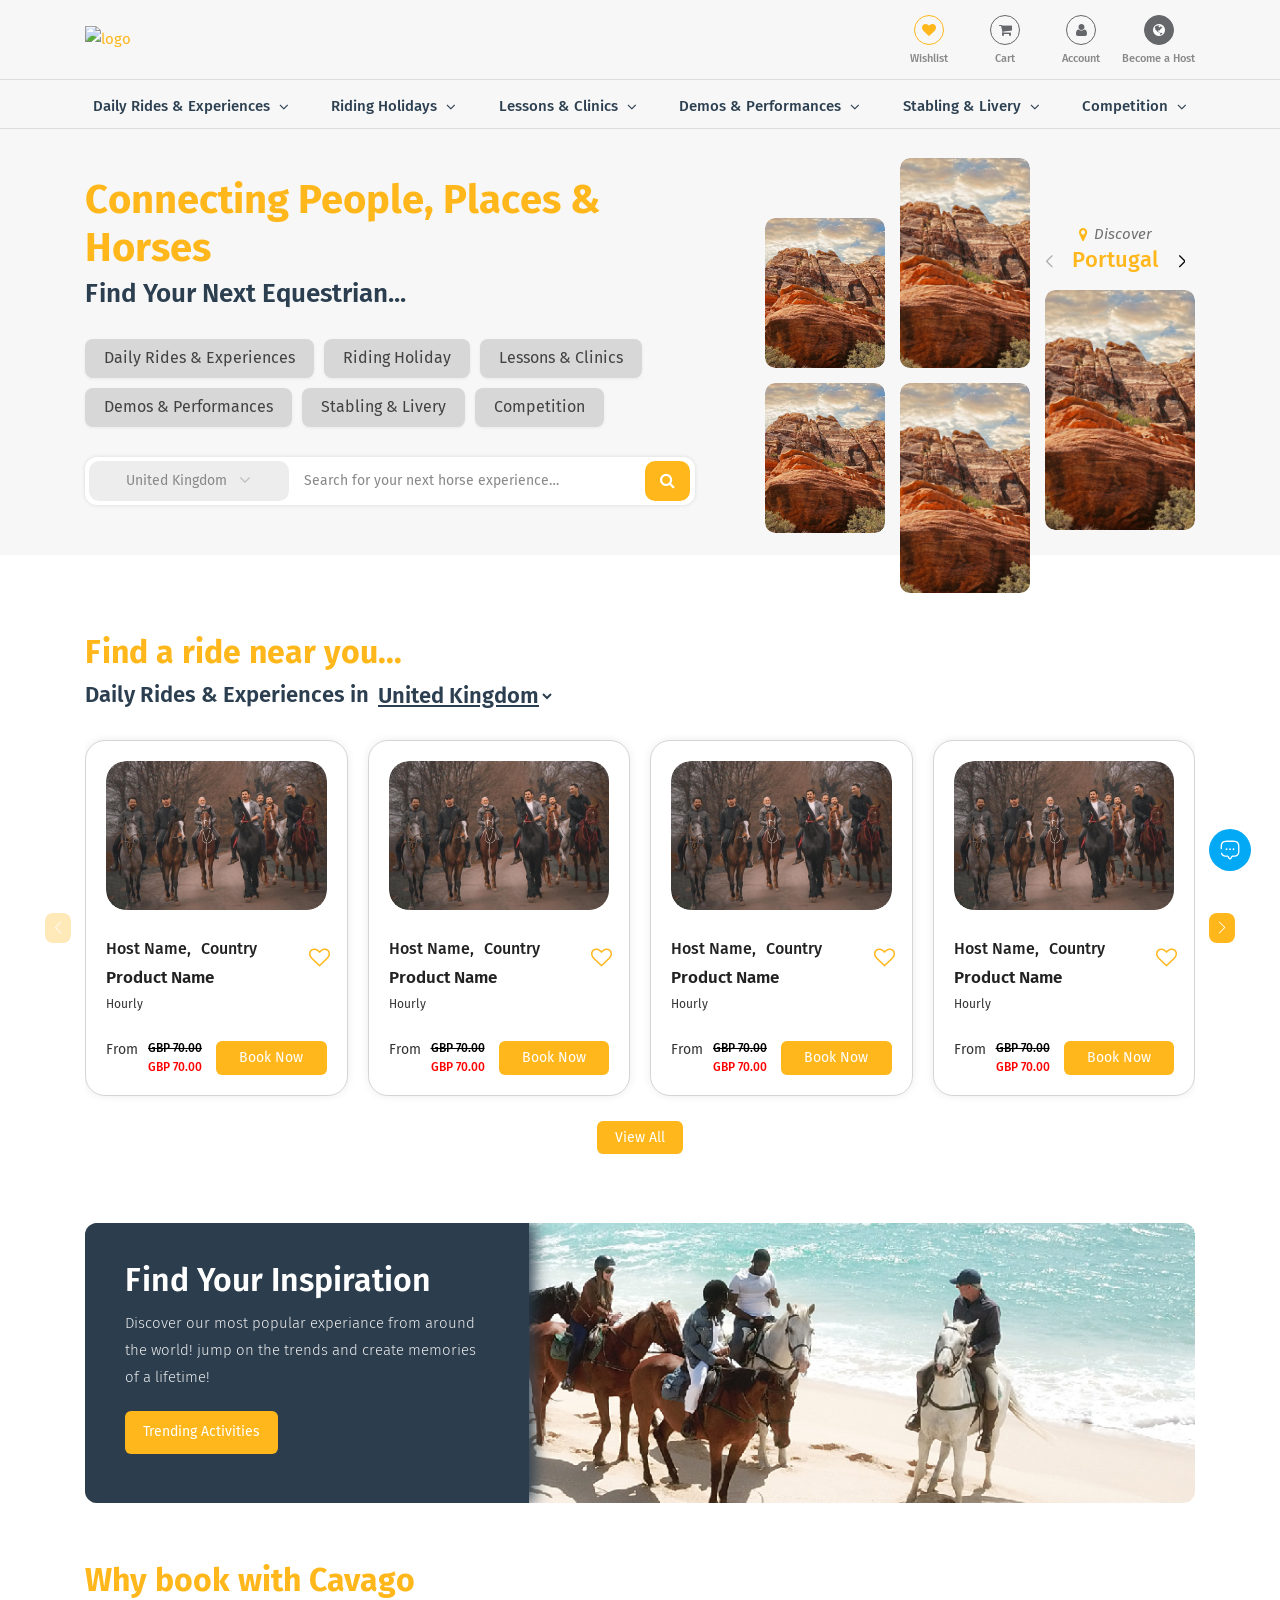
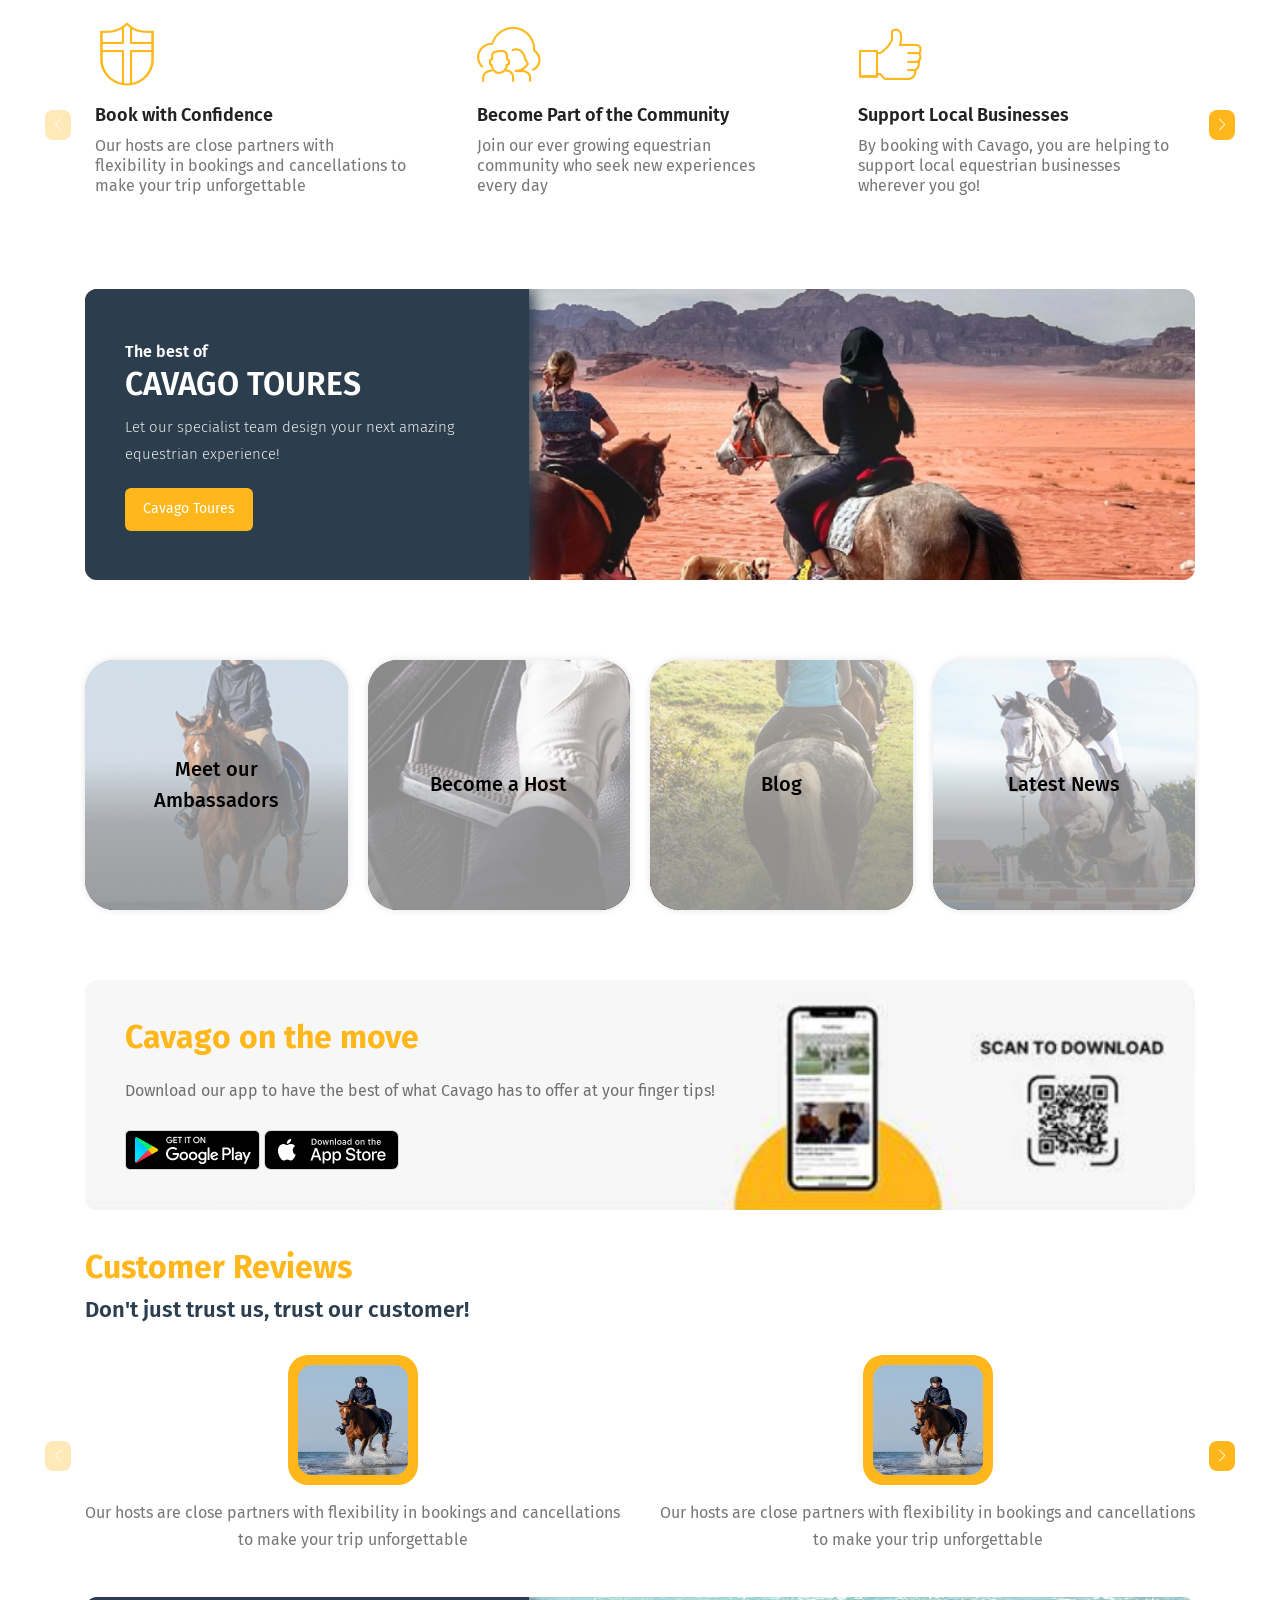
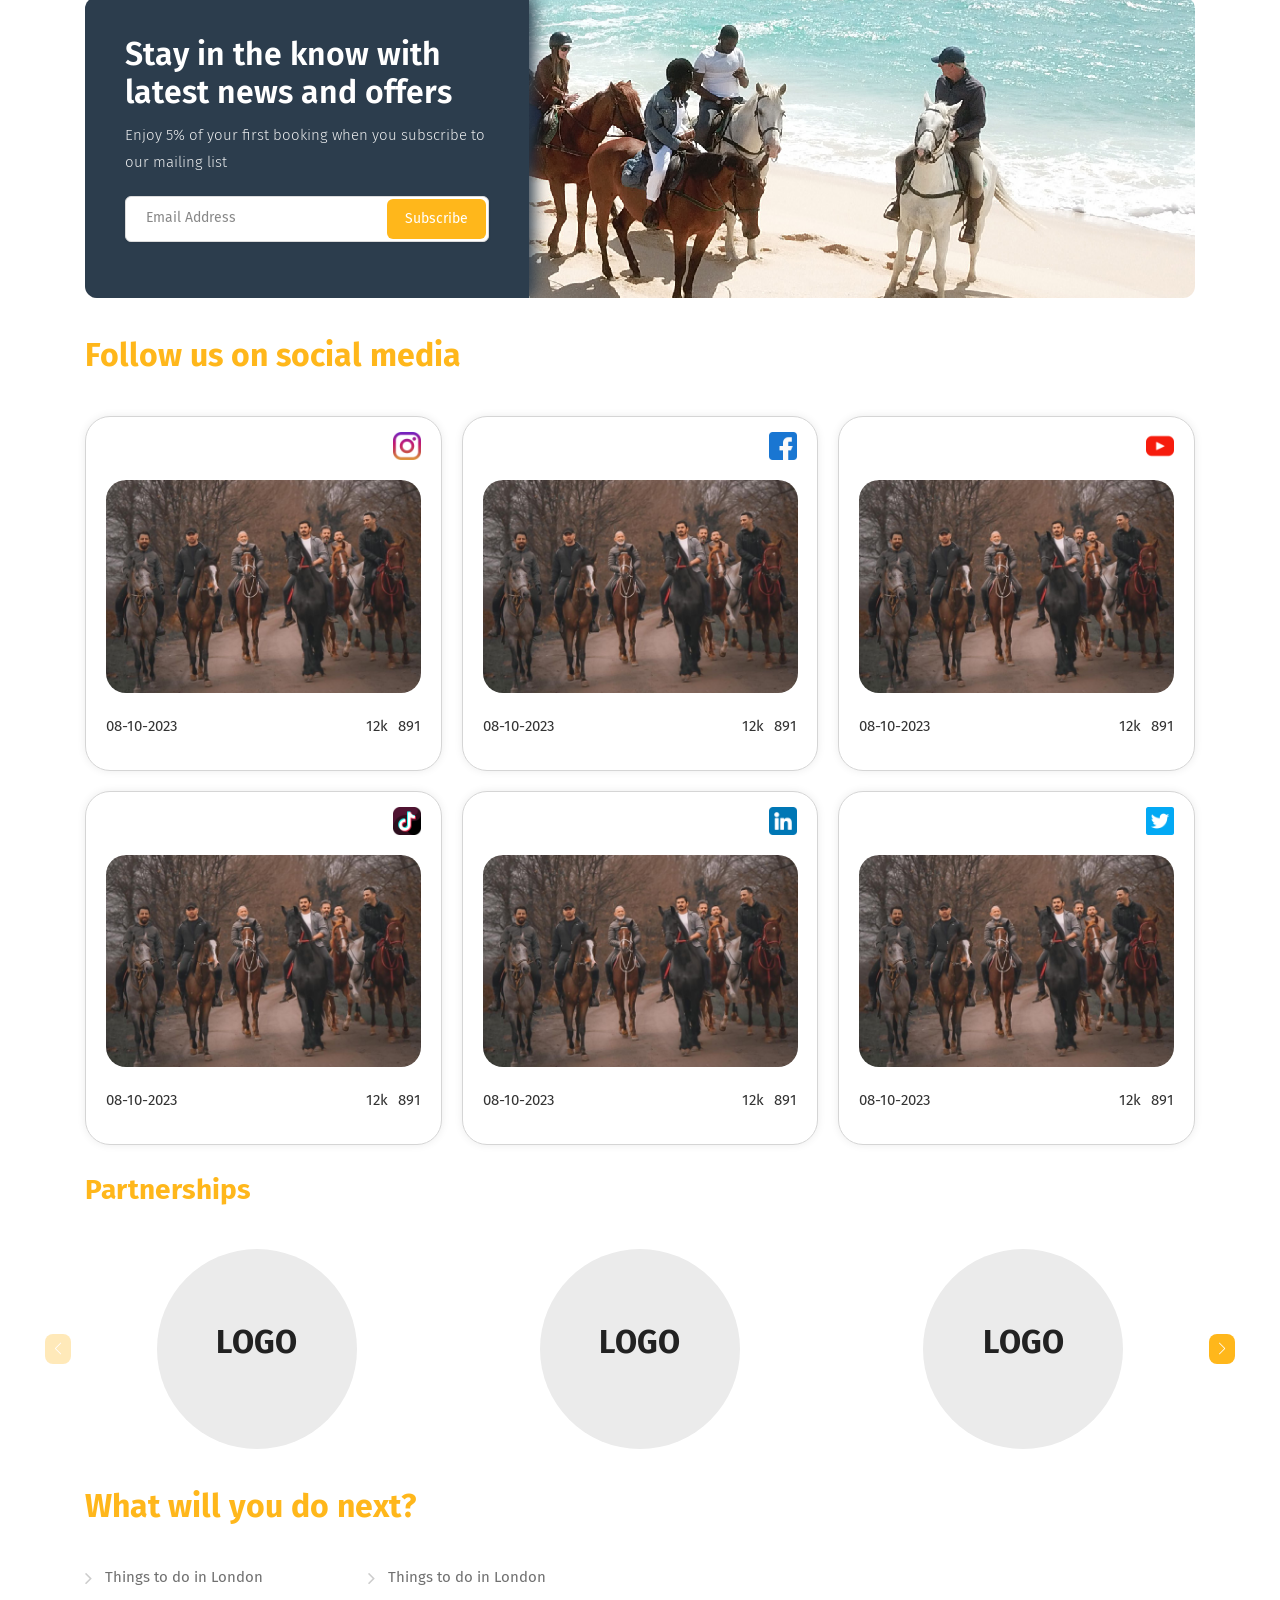
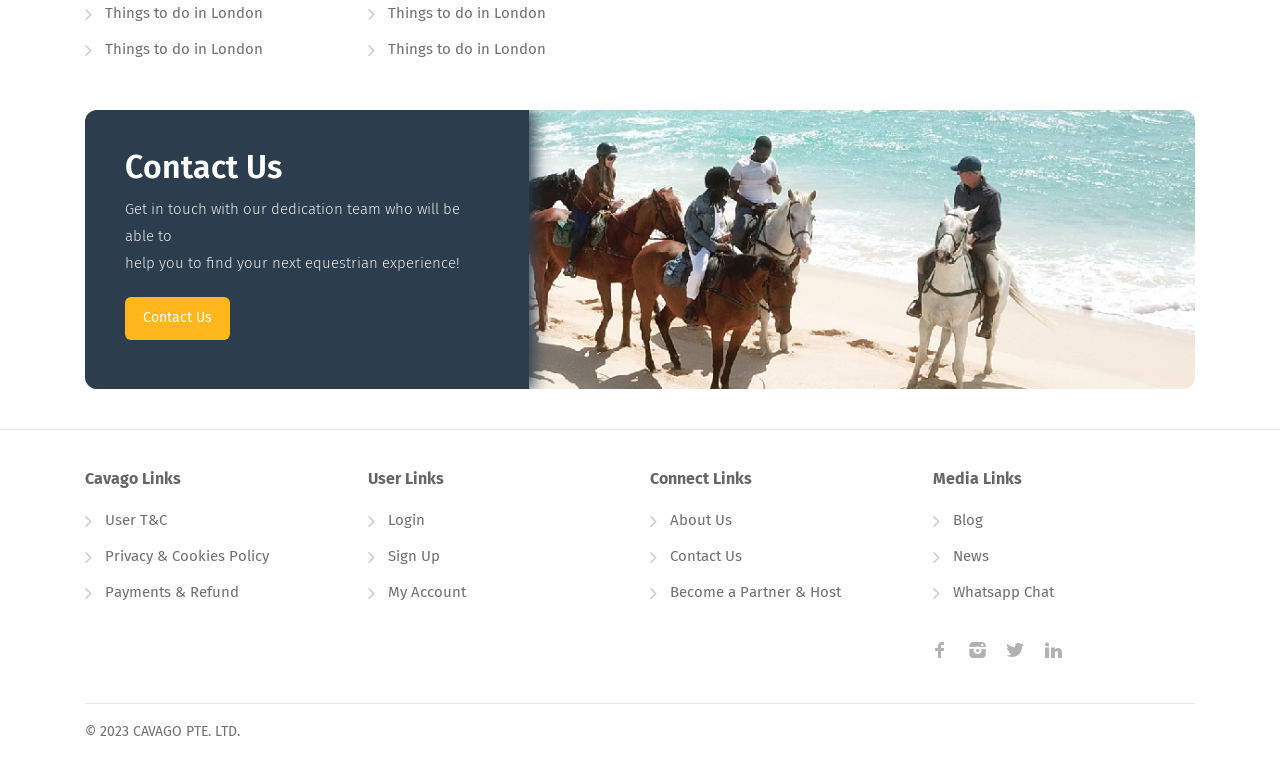
==== index.html @ 8109061b "custom class card updated" ====
<!DOCTYPE html>

<head>
    <title>Cavago</title>
    <meta charset="utf-8">
    <meta name="viewport" content="width=device-width, initial-scale=1, maximum-scale=1">
    <link rel="stylesheet" href="css/style.css">
    <link rel="stylesheet" href="css/main-color.css" id="colors">
    <link rel="stylesheet" href="css/custom.css" id="colors">
    <link rel="stylesheet" href="https://unpkg.com/swiper/swiper-bundle.min.css" />
</head>

<body>
    <div id="wrapper">
        <header id="header-container" class="navigation-wrapper">
            <div class="header-static">
                <div class="cloned unsticky">
                    <div class="container">
                        <div class="topnav-wrapper">
                            <div class="left-topnav">
                                <div class="logo">
                                    <a href="#"><img src="https://mycavago.com/frontend/images/logo.png" alt="logo"></a>
                                </div>
                            </div>
                            <div class="main-search-input">
                                <div class="main-search-input-item">
                                    <select data-placeholder="All Categories" class="chosen-select">
                                        <option>United Kingdom</option>
                                        <option>London</option>
                                        <option>Birmingham</option>
                                        <option>Southampton</option>
                                    </select>
                                </div>
                                <div class="main-search-input-item-exp">
                                    <input type="text" placeholder="Search for your next horse experience…" value="">
                                </div>
                                <button class="button h-search-button"><i class="fa fa-search"></i></button>
                            </div>
                            <div class="right-topnav">
                                <div class="custom-header-widget">
                                    <a href="#" class="sign-in custom-sign-in ">
                                        <span class="c-icon custom-heart-icon"><i class="fa fa-heart"></i></span>
                                        <span class="c-text"> Wishlist</span>
                                    </a>
                                    <a href="#" class="sign-in   custom-sign-in"><span class="c-icon">
                                            <i class="fa fa-shopping-cart"></i></span>
                                        <span class="c-text">Cart</span>
                                    </a>
                                    <a href="#" class="sign-in custom-sign-in">
                                        <span class="c-icon"><i class="fa fa-user"></i></span>
                                        <span class="c-text">Account</span>
                                    </a>
                                    <a href="#" class="sign-in  custom-sign-in">
                                        <span class="c-icon custom-host-icon"><i class="fa fa-globe "></i></span>
                                        <span class="c-text">Become a
                                            Host</span>
                                    </a>
                                </div>
                            </div>
                        </div>
                    </div>
                    <div class="main-navigation">
                        <nav class="navbar navbar-expand-lg bg-body-tertiary ">
                            <div class="container">
                                <a class="navbar-brand logo" href="#">
                                    <img src="https://mycavago.com/frontend/images/logo.png" alt="logo">
                                </a>
                                <button class="navbar-toggler" type="button" data-bs-toggle="collapse"
                                    data-bs-target="#navbarSupportedContent" aria-controls="navbarSupportedContent"
                                    aria-expanded="false" aria-label="Toggle navigation">
                                    <svg xmlns="http://www.w3.org/2000/svg" width="30" height="30" viewBox="0 0 30 30"
                                        role="img" focusable="false">
                                        <title>Menu</title>
                                        <path stroke="currentColor" stroke-linecap="round" stroke-miterlimit="10"
                                            stroke-width="2" d="M4 7h22M4 15h22M4 23h22"></path>
                                    </svg>
                                </button>
                                <div class="collapse navbar-collapse" id="navbarSupportedContent">
                                    <div class="custom-header-widget m-widget">
                                        <a href="#" class="sign-in custom-sign-in ">
                                            <span class="c-icon custom-heart-icon"><i class="fa fa-heart"></i></span>
                                            <span class="c-text"> Wishlist</span>
                                        </a>
                                        <a href="#" class="sign-in   custom-sign-in"><span class="c-icon">
                                                <i class="fa fa-shopping-cart"></i></span>
                                            <span class="c-text">Cart</span>
                                        </a>
                                        <a href="#" class="sign-in custom-sign-in">
                                            <span class="c-icon"><i class="fa fa-user"></i></span>
                                            <span class="c-text">Account</span>
                                        </a>
                                        <a href="#" class="sign-in  custom-sign-in">
                                            <span class="c-icon custom-host-icon"><i class="fa fa-globe "></i></span>
                                            <span class="c-text">Become a
                                                Host</span>
                                        </a>
                                    </div>
                                    <ul class="navbar-nav me-auto">
                                        <li class="nav-item dropdown">
                                            <a class="nav-link dropdown-toggle" href="#" role="button"
                                                data-bs-toggle="dropdown" aria-expanded="false">
                                                Daily Rides & Experiences
                                            </a>
                                            <ul class="dropdown-menu">
                                                <li><a class="dropdown-item" href="#">Option 1</a></li>
                                                <li><a class="dropdown-item" href="#">Option 2</a></li>
                                            </ul>
                                        </li>
                                        <li class="nav-item dropdown">
                                            <a class="nav-link dropdown-toggle" href="#" role="button"
                                                data-bs-toggle="dropdown" aria-expanded="false">
                                                Riding Holidays
                                            </a>
                                            <ul class="dropdown-menu">
                                                <li><a class="dropdown-item" href="#">Option 1</a></li>
                                                <li><a class="dropdown-item" href="#">Option 2</a></li>
                                            </ul>
                                        </li>
                                        <li class="nav-item dropdown">
                                            <a class="nav-link dropdown-toggle" href="#" role="button"
                                                data-bs-toggle="dropdown" aria-expanded="false">
                                                Lessons & Clinics
                                            </a>
                                            <ul class="dropdown-menu">
                                                <li><a class="dropdown-item" href="#">Option 1</a></li>
                                                <li><a class="dropdown-item" href="#">Option 2</a></li>
                                            </ul>
                                        </li>
                                        <li class="nav-item dropdown">
                                            <a class="nav-link dropdown-toggle" href="#" role="button"
                                                data-bs-toggle="dropdown" aria-expanded="false">
                                                Demos & Performances
                                            </a>
                                            <ul class="dropdown-menu">
                                                <li><a class="dropdown-item" href="#">Option 1</a></li>
                                                <li><a class="dropdown-item" href="#">Option 2</a></li>
                                            </ul>
                                        </li>
                                        <li class="nav-item dropdown">
                                            <a class="nav-link dropdown-toggle" href="#" role="button"
                                                data-bs-toggle="dropdown" aria-expanded="false">
                                                Stabling & Livery
                                            </a>
                                            <ul class="dropdown-menu">
                                                <li><a class="dropdown-item" href="#">Option 1</a></li>
                                                <li><a class="dropdown-item" href="#">Option 2</a></li>
                                            </ul>
                                        </li>
                                        <li class="nav-item dropdown">
                                            <a class="nav-link dropdown-toggle" href="#" role="button"
                                                data-bs-toggle="dropdown" aria-expanded="false">
                                                Competition
                                            </a>
                                            <ul class="dropdown-menu">
                                                <li><a class="dropdown-item" href="#">Option 1</a></li>
                                                <li><a class="dropdown-item" href="#">Option 2</a></li>
                                            </ul>
                                        </li>
                                    </ul>
                                </div>
                        </nav>
                    </div>
                </div>
        </header>
        <!-- Header Container / End -->

        <!-- Hero Section -->

        <div class="hero-section">
            <div class="container">
                <div class="hero-section-wrapper">
                    <div class="main-search-inner ">
                        <h2> <span> Connecting </span> People, Places & Horses</h2>
                        <p>Find Your Next Equestrian...</p>
                        <div class="list-categories">
                            <a href="#" class="highlighted-category">
                                <h4 class="highlighted-category-text">Daily Rides & Experiences</h4>
                            </a>
                            <a href="#" class="highlighted-category">
                                <h4 class="highlighted-category-text">Riding Holiday</h4>
                            </a>
                            <a href="#" class="highlighted-category">
                                <h4 class="highlighted-category-text">Lessons & Clinics</h4>
                            </a>
                            <a href="#" class="highlighted-category">
                                <h4 class="highlighted-category-text">Demos & Performances</h4>
                            </a>
                            <a href="#" class="highlighted-category">
                                <h4 class="highlighted-category-text">Stabling & Livery</h4>
                            </a>
                            <a href="#" class="highlighted-category">
                                <h4 class="highlighted-category-text">Competition</h4>
                            </a>
                        </div>
                        <div class="main-search-input">
                            <div class="main-search-input-item">
                                <select data-placeholder="All Categories" class="chosen-select">
                                    <option>United Kingdom</option>
                                    <option>London</option>
                                    <option>Birmingham</option>
                                    <option>Southampton</option>
                                </select>
                            </div>
                            <div class="main-search-input-item-exp">
                                <input type="text" placeholder="Search for your next horse experience…" value="">
                            </div>
                            <button class="button h-search-button"><i class="fa fa-search"></i></button>
                        </div>
                    </div>
                    <div class="card-main-wrapper">
                        <div class="card-main">

                            <div class="first-row ">
                                <div class="first-row-card card-main-swiper">
                                    <div class="swiper-wrapper">
                                        <div class="swiper-slide">
                                            <img src="images/imageStack/pic-2.png" alt="">
                                        </div>
                                        <div class="swiper-slide">
                                            <img src="images/imageStack/pic-3.png" alt="">
                                        </div>
                                    </div>
                                </div>
                                <div class="first-row-card card-main-swiper">
                                    <div class="swiper-wrapper">
                                        <div class="swiper-slide">
                                            <img src="images/imageStack/pic-2.png" alt="">
                                        </div>
                                        <div class="swiper-slide">
                                            <img src="images/imageStack/pic-3.png" alt="">
                                        </div>
                                    </div>
                                </div>
                            </div>

                            <!-- Second Row -->
                            <div class="second-row">
                                <div class="second-row-card card-main-swiper">
                                    <div class="swiper-wrapper">
                                        <div class="swiper-slide">
                                            <img src="images/imageStack/pic-2.png" alt="">
                                        </div>
                                        <div class="swiper-slide">
                                            <img src="images/imageStack/pic-2.png" alt="">
                                        </div>
                                    </div>
                                </div>
                                <div class="second-row-card card-main-swiper">
                                    <div class="swiper-wrapper">
                                        <div class="swiper-slide">
                                            <img src="images/imageStack/pic-2.png" alt="">
                                        </div>
                                        <div class="swiper-slide">
                                            <img src="images/imageStack/pic-2.png" alt="">
                                        </div>
                                    </div>
                                </div>
                            </div>

                            <!-- Third Row -->
                            <div class="third-row ">
                                <div class="discover-loc">
                                    <div class="dl-lable"> <i class="fa fa-map-marker"></i> Discover</div>
                                    <div class="discover-location-wrapper">
                                        <div class="dl-loc">
                                            <div class="swiper-button-prev"></div>
                                            <div class="swiper-button-next"></div>
                                        </div>
                                        <div class="card-main-swiper">
                                            <div class="swiper-wrapper">
                                                <div class="swiper-slide">
                                                    Portugal
                                                </div>
                                                <div class="swiper-slide">
                                                    London
                                                </div>
                                            </div>
                                        </div>
                                    </div>
                                </div>

                                <div class="third-row-card card-main-swiper">
                                    <div class="swiper-wrapper">
                                        <div class="swiper-slide">
                                            <img src="images/imageStack/pic-2.png" alt="">
                                        </div>
                                        <div class="swiper-slide">
                                            <img src="images/imageStack/pic-2.png" alt="">
                                        </div>
                                    </div>
                                </div>
                            </div>
                        </div>
                    </div>
                </div>
            </div>
        </div>

        <!-- products -->
        <section class="fullwidth padding-top-80 customClass">
            <div class="container">
                <div class="product" id="activity_row">

                    <h2 class="section-header text-primary">Find a ride near you...</h2>

                    <h4 class="subheader-selectbox">
                        <span> Daily Rides & Experiences in </span>
                        <select class="custom-country-select" data-placeholder="All Categories ">
                            <option>United Kingdom</option>
                            <option>London</option>
                            <option>Birmingham</option>
                            <option>Southampton</option>
                        </select>
                    </h4>

                    <div class="padding-top-0">
                        <div class="slide-nav-wrapper">
                            <div class="product-list-container swiper padding-top-30">
                                <div class="swiper-wrapper">
                                    <div class="swiper-slide">
                                        <a href="#" class="listing-item-container custom-list-item-container"
                                            tabindex="0">
                                            <div class="ride-near-you-card-image">
                                                <div class="listing-item ride-near-you-card " style="height: auto;">
                                                    <div class="swiper-wrapper" style="height: auto ;">
                                                        <div class="swiper-slide"
                                                            style="border-radius: 30px;background-color: transparent;">
                                                            <img class="listing-item-image" style="border-radius: 20px;"
                                                                src="images/activities/act-01.png" alt="">
                                                        </div>
                                                        <div class="swiper-slide">
                                                            <img class="listing-item-image" style="border-radius: 20px;"
                                                                src="images/activities/act-02.png" alt="">
                                                        </div>
                                                    </div>
                                                    <div class="swiper-button-next swiper-sm"></div>
                                                    <div class="swiper-button-prev swiper-sm"></div>
                                                </div>
                                            </div>

                                            <div class="star-rating">
                                                <div class="q-details">
                                                    <div class="hc-details">
                                                        <h6>Host Name,</h6>
                                                        <h6>Country</h6>
                                                    </div>
                                                    <div class="w-btn">
                                                        <span class="like-icon"></span>
                                                    </div>
                                                </div>

                                                <h4 class="product-name">
                                                    Product Name
                                                </h4>
                                                <div class="s-description">Hourly</div>
                                                <div class="footer-details">
                                                    <div class="pf-left">
                                                        <div class="price-details">
                                                            <div>From</div>
                                                            <div class="price-span">
                                                                <s>GBP 70.00</s>
                                                                <span>GBP 70.00</span>
                                                            </div>
                                                        </div>
                                                    </div>
                                                    <div class="pf-right">
                                                        <button class="button btn-booknow">Book Now</button>
                                                    </div>
                                                </div>

                                            </div>
                                        </a>
                                    </div>

                                    <div class="swiper-slide">
                                        <a href="#" class="listing-item-container custom-list-item-container"
                                            tabindex="0">
                                            <div class="ride-near-you-card-image">
                                                <div class="listing-item ride-near-you-card " style="height: auto;">
                                                    <div class="swiper-wrapper" style="height: auto ;">
                                                        <div class="swiper-slide"
                                                            style="border-radius: 30px;background-color: transparent;">
                                                            <img class="listing-item-image" style="border-radius: 20px;"
                                                                src="images/activities/act-01.png" alt="">
                                                        </div>
                                                        <div class="swiper-slide">
                                                            <img class="listing-item-image" style="border-radius: 20px;"
                                                                src="images/activities/act-02.png" alt="">
                                                        </div>
                                                    </div>
                                                    <div class="swiper-button-next swiper-sm"></div>
                                                    <div class="swiper-button-prev swiper-sm"></div>
                                                </div>
                                            </div>

                                            <div class="star-rating">
                                                <div class="q-details">
                                                    <div class="hc-details">
                                                        <h6>Host Name,</h6>
                                                        <h6>Country</h6>
                                                    </div>
                                                    <div class="w-btn">
                                                        <span class="like-icon"></span>
                                                    </div>
                                                </div>

                                                <h4 class="product-name">
                                                    Product Name
                                                </h4>
                                                <div class="s-description">Hourly</div>
                                                <div class="footer-details">
                                                    <div class="pf-left">
                                                        <div class="price-details">
                                                            <div>From</div>
                                                            <div class="price-span">
                                                                <s>GBP 70.00</s>
                                                                <span>GBP 70.00</span>
                                                            </div>
                                                        </div>
                                                    </div>
                                                    <div class="pf-right">
                                                        <button class="button btn-booknow">Book Now</button>
                                                    </div>
                                                </div>

                                            </div>
                                        </a>
                                    </div>
                                    <div class="swiper-slide">
                                        <a href="#" class="listing-item-container custom-list-item-container"
                                            tabindex="0">
                                            <div class="ride-near-you-card-image">
                                                <div class="listing-item ride-near-you-card " style="height: auto;">
                                                    <div class="swiper-wrapper" style="height: auto ;">
                                                        <div class="swiper-slide"
                                                            style="border-radius: 30px;background-color: transparent;">
                                                            <img class="listing-item-image" style="border-radius: 20px;"
                                                                src="images/activities/act-01.png" alt="">
                                                        </div>
                                                        <div class="swiper-slide">
                                                            <img class="listing-item-image" style="border-radius: 20px;"
                                                                src="images/activities/act-02.png" alt="">
                                                        </div>
                                                    </div>
                                                    <div class="swiper-button-next swiper-sm"></div>
                                                    <div class="swiper-button-prev swiper-sm"></div>
                                                </div>
                                            </div>

                                            <div class="star-rating">
                                                <div class="q-details">
                                                    <div class="hc-details">
                                                        <h6>Host Name,</h6>
                                                        <h6>Country</h6>
                                                    </div>
                                                    <div class="w-btn">
                                                        <span class="like-icon"></span>
                                                    </div>
                                                </div>

                                                <h4 class="product-name">
                                                    Product Name
                                                </h4>
                                                <div class="s-description">Hourly</div>
                                                <div class="footer-details">
                                                    <div class="pf-left">
                                                        <div class="price-details">
                                                            <div>From</div>
                                                            <div class="price-span">
                                                                <s>GBP 70.00</s>
                                                                <span>GBP 70.00</span>
                                                            </div>
                                                        </div>
                                                    </div>
                                                    <div class="pf-right">
                                                        <button class="button btn-booknow">Book Now</button>
                                                    </div>
                                                </div>

                                            </div>
                                        </a>
                                    </div>
                                    <div class="swiper-slide">
                                        <a href="#" class="listing-item-container custom-list-item-container"
                                            tabindex="0">
                                            <div class="ride-near-you-card-image">
                                                <div class="listing-item ride-near-you-card " style="height: auto;">
                                                    <div class="swiper-wrapper" style="height: auto ;">
                                                        <div class="swiper-slide"
                                                            style="border-radius: 30px;background-color: transparent;">
                                                            <img class="listing-item-image" style="border-radius: 20px;"
                                                                src="images/activities/act-01.png" alt="">
                                                        </div>
                                                        <div class="swiper-slide">
                                                            <img class="listing-item-image" style="border-radius: 20px;"
                                                                src="images/activities/act-02.png" alt="">
                                                        </div>
                                                    </div>
                                                    <div class="swiper-button-next swiper-sm"></div>
                                                    <div class="swiper-button-prev swiper-sm"></div>
                                                </div>
                                            </div>

                                            <div class="star-rating">
                                                <div class="q-details">
                                                    <div class="hc-details">
                                                        <h6>Host Name,</h6>
                                                        <h6>Country</h6>
                                                    </div>
                                                    <div class="w-btn">
                                                        <span class="like-icon"></span>
                                                    </div>
                                                </div>

                                                <h4 class="product-name">
                                                    Product Name
                                                </h4>
                                                <div class="s-description">Hourly</div>
                                                <div class="footer-details">
                                                    <div class="pf-left">
                                                        <div class="price-details">
                                                            <div>From</div>
                                                            <div class="price-span">
                                                                <s>GBP 70.00</s>
                                                                <span>GBP 70.00</span>
                                                            </div>
                                                        </div>
                                                    </div>
                                                    <div class="pf-right">
                                                        <button class="button btn-booknow">Book Now</button>
                                                    </div>
                                                </div>

                                            </div>
                                        </a>
                                    </div>
                                    <div class="swiper-slide">
                                        <a href="#" class="listing-item-container custom-list-item-container"
                                            tabindex="0">
                                            <div class="ride-near-you-card-image">
                                                <div class="listing-item ride-near-you-card " style="height: auto;">
                                                    <div class="swiper-wrapper" style="height: auto ;">
                                                        <div class="swiper-slide"
                                                            style="border-radius: 30px;background-color: transparent;">
                                                            <img class="listing-item-image" style="border-radius: 20px;"
                                                                src="images/activities/act-01.png" alt="">
                                                        </div>
                                                        <div class="swiper-slide">
                                                            <img class="listing-item-image" style="border-radius: 20px;"
                                                                src="images/activities/act-02.png" alt="">
                                                        </div>
                                                    </div>
                                                    <div class="swiper-button-next swiper-sm"></div>
                                                    <div class="swiper-button-prev swiper-sm"></div>
                                                </div>
                                            </div>

                                            <div class="star-rating">
                                                <div class="q-details">
                                                    <div class="hc-details">
                                                        <h6>Host Name,</h6>
                                                        <h6>Country</h6>
                                                    </div>
                                                    <div class="w-btn">
                                                        <span class="like-icon"></span>
                                                    </div>
                                                </div>

                                                <h4 class="product-name">
                                                    Product Name
                                                </h4>
                                                <div class="s-description">Hourly</div>
                                                <div class="footer-details">
                                                    <div class="pf-left">
                                                        <div class="price-details">
                                                            <div>From</div>
                                                            <div class="price-span">
                                                                <span>GBP 70.00</span>
                                                            </div>
                                                        </div>
                                                    </div>
                                                    <div class="pf-right">
                                                        <button class="button btn-booknow">Book Now</button>
                                                    </div>
                                                </div>

                                            </div>
                                        </a>
                                    </div>
                                </div>
                            </div>
                            <div class="swiper-button-next swiper-big"></div>
                            <div class="swiper-button-prev swiper-big"></div>
                        </div>
                    </div>
                    <div class="centered-content text-center">
                        <a href="#" class="button margin-top-5 padding-top-10" style="line-height: 15px;">View All</a>
                    </div>
                </div>
        </section>


        <!-- inspritation section -->

        <section class="fullwidth margin-top-60">
            <div class="container">
                <div class="cavago-banners" style="background-image: url('images/activities/inspire.png');">
                    <div class="boxed-photo-banner">
                        <div class="boxed-photo-banner-text">
                            <div class="boxed-photo-banner-inner-text">
                                <h2>Find Your Inspiration</h2>
                                <p>Discover our most popular experiance from around the
                                    world! jump on the trends and create memories of a lifetime!
                                </p>
                                <a href="#" class="button">Trending Activities</a>
                            </div>
                        </div>
                    </div>
                </div>
            </div>
        </section>

        <!-- Book with Cavago section-->

        <section class="fullwidth  margin-top-60">
            <div class="container ">
                <div class="book-with-cavago">
                    <h2 class="section-header text-primary">
                        Why book with Cavago
                    </h2>
                </div>

                <div class="slide-nav-wrapper">
                    <div class="why-cavago-container swiper custom-book-with-cavago padding-top-20">
                        <div class="swiper-wrapper">
                            <!-- Add your slides here -->
                            <div class="swiper-slide">
                                <a href="#" class="icon-box-v3 custom-icon-box">
                                    <div class="custom-icon-box-inner">
                                        <div>
                                            <i class="im im-icon-Shield custom-bwc-icons"></i>
                                        </div>
                                    </div>
                                    <div class="ibv3-content book-with-cavago-title">
                                        <h4>Book with Confidence</h4>
                                        <p>Our hosts are close partners with flexibility in bookings and cancellations
                                            to make your trip unforgettable</p>
                                    </div>
                                </a>
                            </div>
                            <div class="swiper-slide">

                                <a href="#" class="icon-box-v3 custom-icon-box">
                                    <div class="" style="display: flex; width: 100%;">
                                        <div>
                                            <i class="im  im-icon-People-onCloud custom-bwc-icons"></i>
                                        </div>
                                    </div>
                                    <div class="ibv3-content book-with-cavago-title">
                                        <h4>Become Part of the Community</h4>
                                        <p>Join our ever growing equestrian community who seek new experiences every day
                                        </p>
                                    </div>
                                </a>

                            </div>
                            <div class="swiper-slide">
                                <div class="">
                                    <a href="#" class="icon-box-v3 custom-icon-box">
                                        <div class="" style="display: flex; width: 100%;">
                                            <div>
                                                <i class="im im-icon-Like-2 custom-bwc-icons"></i>
                                            </div>
                                        </div>
                                        <div class="ibv3-content book-with-cavago-title">
                                            <h4>Support Local Businesses</h4>
                                            <p>By booking with Cavago, you are helping to support local equestrian
                                                businesses wherever you go!</p>
                                        </div>
                                    </a>
                                </div>
                            </div>
                            <div class="swiper-slide">
                                <div class="">
                                    <a href="#" class="icon-box-v3 custom-icon-box">
                                        <div class="" style="display: flex; width: 100%;">
                                            <div>
                                                <i class="im im-icon-Location-2 custom-bwc-icons"></i>
                                            </div>
                                        </div>
                                        <div class="ibv3-content book-with-cavago-title">
                                            <h4>Discover New Destinations</h4>
                                            <p>Find your next equestrian experience no matter where you are in the
                                                worldl</p>
                                        </div>
                                    </a>
                                </div>
                            </div>
                            <div class="swiper-slide">
                                <div class="">
                                    <a href="#" class="icon-box-v3 custom-icon-box">
                                        <div class="" style="display: flex; width: 100%;">
                                            <div>
                                                <i class="im im-icon-Calendar custom-bwc-icons"></i>
                                            </div>
                                        </div>
                                        <div class="ibv3-content book-with-cavago-title">
                                            <h4>Simple Booking Process</h4>
                                            <p>Complete your booking in just a few clicks with our easy process, helping
                                                you to access your next experience</p>
                                        </div>
                                    </a>
                                </div>
                            </div>
                            <div class="swiper-slide">
                                <div class="">
                                    <a href="#" class="icon-box-v3 custom-icon-box">
                                        <div class="" style="display: flex; width: 100%;">
                                            <div>
                                                <i class="im  im-icon-Support custom-bwc-icons"></i>
                                            </div>
                                        </div>
                                        <div class="ibv3-content book-with-cavago-title">
                                            <h4>Help & Support</h4>
                                            <p>Our specialist team are on hand around the clock to support you in your
                                                booking. Have a question? Just ask</p>
                                        </div>
                                    </a>
                                </div>
                            </div>
                        </div>
                        <!-- Add pagination and navigation buttons if needed -->

                    </div>
                    <!-- swiper end -->
                    <div class="swiper-button-next swiper-big"></div>
                    <div class="swiper-button-prev swiper-big"></div>
                </div>
            </div>
        </section>

        <!-- Covago Tours section -->

        <section class="fullwidth padding-top-80">
            <div class="container">
                <div class="cavago-banners" style="background-image: url('images/activities/inspire-2.png');">
                    <div class="boxed-photo-banner">
                        <div class="boxed-photo-banner-text">
                            <h2><span style="font-size: medium;">The best of</span><br>CAVAGO TOURES</h2>
                            <p>Let our specialist team design your next amazing
                                equestrian experience!</p>
                            <a href="#" class="button">Cavago Toures</a>

                        </div>
                    </div>
                </div>
            </div>
        </section>


        <!-- clicks -->

        <section class="fullwidth margin-top-0 padding-top-80 " data-background-color="#fff">
            <div class="container">

                <div class="row blog">
                    <div class="col-md-3 col-6">
                        <a href="javascript:void(0)" class="blog-compact-item-container">
                            <div class="blog-compact-item">

                                <img style="border-radius: 30px; " src="images/activities/ambassador.png">

                                <div class="blog-compact-item-content">
                                    <h3 style="color: #000; text-align: center;">Meet our<br> Ambassadors</h3>
                                </div>
                            </div>
                        </a>
                    </div>
                    <div class="col-md-3 col-6">
                        <a href="javascript:void(0)" class="blog-compact-item-container">
                            <div class="blog-compact-item _h-70vh">

                                <img style="border-radius: 30px; " src="images/activities/host.png">

                                <div class="blog-compact-item-content">
                                    <h3 style="color: #000; text-align: center;">Become a Host</h3>
                                </div>
                            </div>
                        </a>
                    </div>
                    <div class="col-md-3 col-6">
                        <a href="javascript:void(0)" class="blog-compact-item-container">
                            <div class="blog-compact-item _h-70vh">

                                <img style="border-radius: 30px; " src="images/activities/blog.png">

                                <div class="blog-compact-item-content">
                                    <h3 style="color: #000; text-align: center;">Blog</h3>
                                </div>
                            </div>
                        </a>
                    </div>
                    <div class="col-md-3 col-6">
                        <a href="javascript:void(0)" class="blog-compact-item-container">
                            <div class="blog-compact-item _h-70vh">

                                <img style="border-radius: 30px; " src="images/activities/latest-news.png">

                                <div class="blog-compact-item-content">
                                    <h3 style="color: #000; text-align: center;">Latest News</h3>
                                </div>
                            </div>
                        </a>
                    </div>
                    <!-- box-section  / End-->
                </div>
            </div>
        </section>


        <!-- app download // border-top  -->
        <section class="fullwidth padding-bottom-40 padding-top-40">
            <div class="container">
                <div class="cavago-banners" style="background-image: url('images/imageStack/qrbanner.png');">
                    <div class="qr-scan-wrapper">
                        <div class="boxed-photo-banner-inner-text" >
                            <h2>Cavago on the move</h2>
                            <p class="margin-bottom-25">Download our app to
                                have the best of what Cavago has to offer at your finger tips!</p>
                            <a href="#"><img src="images/Google.png" /></a>
                            <a href="#"><img src="images/AppStore.png" /></a>
                        </div>
                    </div>
                </div>
            </div>
        </section>


        <!-- Customer Reviews  -->

        <section class="fullwidth  customClass">
            <div class="container">
                <h2 class="section-header text-primary">Customer Reviews</h2>
                <h4 class="subheader-selectbox">
                    Don't just trust us, trust our customer!
                </h4>
                <div class="slide-nav-wrapper padding-top-30">
                    <div class="swiper-customer-review swiper">
                        <div class="swiper-wrapper">
                            <!-- Add your slides here -->
                            <div class="swiper-slide">
                                <div class="customer-card-main">
                                    <a href="#" class="icon-box-v3 " style="display: flex; flex-direction: column;">
                                        <div class="customer-card">
                                            <div class="customer-rev">
                                                <img class="customer-rev-img" src="images/activities/ambassador.png">
                                            </div>
                                        </div>
                                        <div class="ibv3-content customer-reviews">
                                            <p style="text-align: center;">Our hosts are close partners with flexibility
                                                in bookings and cancellations to make your trip unforgettable</p>
                                        </div>
                                    </a>
                                </div>
                            </div>
                            <div class="swiper-slide">
                                <div class="customer-card-main">
                                    <a href="#" class="icon-box-v3 " style="display: flex; flex-direction: column;">
                                        <div class="customer-card">
                                            <div class="customer-rev">
                                                <img class="customer-rev-img" src="images/activities/ambassador.png">
                                            </div>
                                        </div>
                                        <div class="ibv3-content">
                                            <p style="text-align: center;">Our hosts are close partners with flexibility
                                                in bookings and cancellations to make your trip unforgettable</p>
                                        </div>
                                    </a>
                                </div>
                            </div>
                            <div class="swiper-slide">
                                <div class="customer-card-main">
                                    <a href="#" class="icon-box-v3 " style="display: flex; flex-direction: column;">
                                        <div class="customer-card">
                                            <div class="customer-rev">
                                                <img class="customer-rev-img" src="images/activities/ambassador.png">
                                            </div>
                                        </div>
                                        <div class="ibv3-content">
                                            <p style="text-align: center;">Our hosts are close partners with flexibility
                                                in bookings and cancellations to make your trip unforgettable</p>
                                        </div>
                                    </a>
                                </div>
                            </div>
                            <div class="swiper-slide">
                                <div class="customer-card-main">
                                    <a href="#" class="icon-box-v3 " style="display: flex; flex-direction: column;">
                                        <div class="customer-card">
                                            <div class="customer-rev">
                                                <img class="customer-rev-img" src="images/activities/ambassador.png">
                                            </div>
                                        </div>
                                        <div class="ibv3-content">
                                            <p style="text-align: center;">Our hosts are close partners with flexibility
                                                in bookings and cancellations to make your trip unforgettable</p>
                                        </div>
                                    </a>
                                </div>
                            </div>
                            <div class="swiper-slide">
                                <div class="customer-card-main">
                                    <a href="#" class="icon-box-v3 " style="display: flex; flex-direction: column;">
                                        <div class="customer-card">
                                            <div class="customer-rev">
                                                <img class="customer-rev-img" src="images/activities/ambassador.png">
                                            </div>
                                        </div>
                                        <div class="ibv3-content">
                                            <p style="text-align: center;">Our hosts are close partners with flexibility
                                                in bookings and cancellations to make your trip unforgettable</p>
                                        </div>
                                    </a>
                                </div>
                            </div>
                            <div class="swiper-slide">
                                <div class="customer-card-main">
                                    <a href="#" class="icon-box-v3 " style="display: flex; flex-direction: column;">
                                        <div class="customer-card">
                                            <div class="customer-rev">
                                                <img class="customer-rev-img" src="images/activities/ambassador.png">
                                            </div>
                                        </div>
                                        <div class="ibv3-content">
                                            <p style="text-align: center;">Our hosts are close partners with flexibility
                                                in bookings and cancellations to make your trip unforgettable</p>
                                        </div>
                                    </a>
                                </div>
                            </div>
                            <div class="swiper-slide">
                                <div class="customer-card-main">
                                    <a href="#" class="icon-box-v3 " style="display: flex; flex-direction: column;">
                                        <div class="customer-card">
                                            <div class="customer-rev">
                                                <img class="customer-rev-img" src="images/activities/ambassador.png">
                                            </div>
                                        </div>
                                        <div class="ibv3-content">
                                            <p style="text-align: center;">Our hosts are close partners with flexibility
                                                in bookings and cancellations to make your trip unforgettable</p>
                                        </div>
                                    </a>
                                </div>
                            </div>
                            <div class="swiper-slide">
                                <div class="customer-card-main">
                                    <a href="#" class="icon-box-v3 " style="display: flex; flex-direction: column;">
                                        <div class="customer-card">
                                            <div class="customer-rev">
                                                <img class="customer-rev-img" src="images/activities/ambassador.png">
                                            </div>
                                        </div>
                                        <div class="ibv3-content">
                                            <p style="text-align: center;">Our hosts are close partners with flexibility
                                                in bookings and cancellations to make your trip unforgettable</p>
                                        </div>
                                    </a>
                                </div>
                            </div>
                        </div>
                    </div>
                    <div class="swiper-button-next swiper-big"></div>
                    <div class="swiper-button-prev swiper-big"></div>
                </div>
            </div>
        </section>

        <!-- News letter section -->

        <section class="fullwidth padding-top-40">
            <div class="container">
                <div class="cavago-banners" style="background-image: url('images/activities/inspire.png');">
                    <div class="boxed-photo-banner">
                        <!-- Infobox -->
                        <div class="boxed-photo-banner-text">
                            <div class="boxed-photo-banner-inner-text">
                                <h2>Stay in the know with latest news and offers</h2>
                                <p>Enjoy 5% of your first booking when you subscribe to
                                    our mailing list</p>
                                <div class="subscribe-widget">
                                    <div class="search-widget-wrapper">
                                        <input type="text" id="hero-input" name="hero-input"
                                            placeholder="Email Address">

                                    </div>
                                    <button class="button" href="#"> Subscribe </button>
                                </div>
                            </div>

                        </div>
                    </div>
                </div>
            </div>
        </section>

        <!-- Social Media section -->

        <section class="fullwidth padding-top-40" data-background-color="#ffffff">
            <div class="container">
                <div id="activity_row">
                    <h2 class="section-header text-primary">Follow us on social media</h2>
                    <div class="row padding-top-30">
                        <div class="col-lg-4 col-md-3 col-6 margin-bottom-20">
                            <a href="#" class="listing-item-container custom-listing-item-container" tabindex="0">
                                <div class="social-card-header">
                                    <div class="social-card-logo ">
                                        <img src="https://mycavago.com/frontend/images/logo.png" alt="">
                                    </div>
                                    <div class="social-card-logo social-card">
                                        <img src="./images/imageStack/instagram.png" alt="">
                                    </div>
                                </div>
                                <div class="listing-item ride-near-you-card " style="height: auto;">
                                    <div class="swiper-wrapper" style="height: auto ;">
                                        <div class="swiper-slide ride-near-you-card-image custom-ride-near-you-card-image"
                                            style="border-radius: 30px;background-color: transparent;">
                                            <img class="listing-item-image custom-listing-item-image" style="border-radius: 20px;"
                                                src="images/activities/act-01.png" alt="">
                                        </div>

                                    </div>

                                </div>
                                <div class="social-card-footer">
                                    <div class="social-card-logo">
                                        <span>08-10-2023</span>
                                    </div>
                                    <div class="social-card-logo" style="display: flex;">
                                        <div class="">
                                            <span>12k</span>
                                        </div>
                                        <div class="" style="margin-left: 10px;">
                                            <span>891</span>
                                        </div>
                                    </div>
                                </div>

                            </a>
                        </div>
                        <div class="col-lg-4 col-md-3 col-6 margin-bottom-20">
                            <a href="#" class="listing-item-container custom-listing-item-container" tabindex="0">
                                <div class="social-card-header">
                                    <div class="social-card-logo">
                                        <img src="https://mycavago.com/frontend/images/logo.png" alt="">
                                    </div>
                                    <div class="social-card-logo social-card">
                                        <img src="./images/imageStack/facebook.png" alt="">
                                    </div>
                                </div>
                                <div class="listing-item ride-near-you-card " style="height: auto;">
                                    <div class="swiper-wrapper" style="height: auto ;">
                                        <div class="swiper-slide ride-near-you-card-image custom-ride-near-you-card-image"
                                            style="border-radius: 30px;background-color: transparent;">
                                            <img class="listing-item-image custom-listing-item-image" style="border-radius: 20px;"
                                                src="images/activities/act-01.png" alt="">
                                        </div>

                                    </div>

                                </div>
                                <div class="social-card-footer">
                                    <div class="social-card-logo">
                                        <span>08-10-2023</span>
                                    </div>
                                    <div class="social-card-logo" style="display: flex;">
                                        <div class="">
                                            <span>12k</span>
                                        </div>
                                        <div class="" style="margin-left: 10px;">
                                            <span>891</span>
                                        </div>
                                    </div>
                                </div>

                            </a>
                        </div>
                        <div class="col-lg-4 col-md-3 col-6 margin-bottom-20">
                            <a href="#" class="listing-item-container custom-listing-item-container" tabindex="0">
                                <div class="social-card-header">
                                    <div class="social-card-logo">
                                        <img src="https://mycavago.com/frontend/images/logo.png" alt="">
                                    </div>
                                    <div class="social-card-logo social-card">
                                        <img src="./images/imageStack/youtube.png" alt="">
                                    </div>
                                </div>
                                <div class="listing-item ride-near-you-card " style="height: auto;">
                                    <div class="swiper-wrapper" style="height: auto ;">
                                        <div class="swiper-slide ride-near-you-card-image custom-ride-near-you-card-image"
                                            style="border-radius: 30px;background-color: transparent;">
                                            <img class="listing-item-image custom-listing-item-image" style="border-radius: 20px;"
                                                src="images/activities/act-01.png" alt="">
                                        </div>

                                    </div>

                                </div>
                                <div class="social-card-footer">
                                    <div class="social-card-logo">
                                        <span>08-10-2023</span>
                                    </div>
                                    <div class="social-card-logo" style="display: flex;">
                                        <div class="">
                                            <span>12k</span>
                                        </div>
                                        <div class="" style="margin-left: 10px;">
                                            <span>891</span>
                                        </div>
                                    </div>
                                </div>

                            </a>
                        </div>
                        <div class="col-lg-4 col-md-3 col-6 margin-bottom-20">
                            <a href="#" class="listing-item-container custom-listing-item-container" tabindex="0">
                                <div class="social-card-header">
                                    <div class="social-card-logo">
                                        <img src="https://mycavago.com/frontend/images/logo.png" alt="">
                                    </div>
                                    <div class="social-card-logo social-card">
                                        <img src="./images/imageStack/tiktok.png" alt="">
                                    </div>
                                </div>
                                <div class="listing-item ride-near-you-card " style="height: auto;">
                                    <div class="swiper-wrapper" style="height: auto ;">
                                        <div class="swiper-slide ride-near-you-card-image custom-ride-near-you-card-image"
                                            style="border-radius: 30px;background-color: transparent;">
                                            <img class="listing-item-image custom-listing-item-image" style="border-radius: 20px;"
                                                src="images/activities/act-01.png" alt="">
                                        </div>

                                    </div>

                                </div>
                                <div class="social-card-footer">
                                    <div class="social-card-logo">
                                        <span>08-10-2023</span>
                                    </div>
                                    <div class="social-card-logo" style="display: flex;">
                                        <div class="">
                                            <span>12k</span>
                                        </div>
                                        <div class="" style="margin-left: 10px;">
                                            <span>891</span>
                                        </div>
                                    </div>
                                </div>

                            </a>
                        </div>
                        <div class="col-lg-4 col-md-3 col-6 margin-bottom-20">
                            <a href="#" class="listing-item-container custom-listing-item-container" tabindex="0">
                                <div class="social-card-header">
                                    <div class="social-card-logo">
                                        <img src="https://mycavago.com/frontend/images/logo.png" alt="">
                                    </div>
                                    <div class="social-card-logo social-card">
                                        <img src="./images/imageStack/linkedin.png" alt="">
                                    </div>
                                </div>
                                <div class="listing-item ride-near-you-card " style="height: auto;">
                                    <div class="swiper-wrapper" style="height: auto ;">
                                        <div class="swiper-slide ride-near-you-card-image custom-ride-near-you-card-image"
                                            style="border-radius: 30px;background-color: transparent;">
                                            <img class="listing-item-image custom-listing-item-image" style="border-radius: 20px;"
                                                src="images/activities/act-01.png" alt="">
                                        </div>

                                    </div>

                                </div>
                                <div class="social-card-footer">
                                    <div class="social-card-logo">
                                        <span>08-10-2023</span>
                                    </div>
                                    <div class="social-card-logo" style="display: flex;">
                                        <div class="">
                                            <span>12k</span>
                                        </div>
                                        <div class="" style="margin-left: 10px;">
                                            <span>891</span>
                                        </div>
                                    </div>
                                </div>

                            </a>
                        </div>
                        <div class="col-lg-4 col-md-3 col-6 margin-bottom-20">
                            <a href="#" class="listing-item-container custom-listing-item-container" tabindex="0">
                                <div class="social-card-header">
                                    <div class="social-card-logo">
                                        <img src="https://mycavago.com/frontend/images/logo.png" alt="">
                                    </div>
                                    <div class="social-card-logo social-card">
                                        <img src="./images/imageStack/twitter.png" alt="">
                                    </div>
                                </div>
                                <div class="listing-item ride-near-you-card " style="height: auto;">
                                    <div class="swiper-wrapper" style="height: auto ;">
                                        <div class="swiper-slide ride-near-you-card-image custom-ride-near-you-card-image"
                                            style="border-radius: 30px;background-color: transparent;">
                                            <img class="listing-item-image custom-listing-item-image" style="border-radius: 20px;"
                                                src="images/activities/act-01.png" alt="">
                                        </div>

                                    </div>

                                </div>
                                <div class="social-card-footer">
                                    <div class="social-card-logo">
                                        <span>08-10-2023</span>
                                    </div>
                                    <div class="social-card-logo" style="display: flex;">
                                        <div class="">
                                            <span>12k</span>
                                        </div>
                                        <div class="" style="margin-left: 10px;">
                                            <span>891</span>
                                        </div>
                                    </div>
                                </div>

                            </a>
                        </div>
                    </div>
                </div>
            </div>
        </section>

        <!-- Partnership Section  -->

        <section class="fullwidth margin-top-10">
            <div class="container">
                <h3 class="section-header text-primary">Partnerships</h3>
                <div class="slide-nav-wrapper padding-top-30">
                    <div class="swiper swiper-parnerships">
                        <div class="swiper-wrapper">
                            <!-- Add your slides here -->
                            <div class="swiper-slide">
                                <div class="customer-card-main"
                                    style="display: flex;justify-content: center;align-items: center;">
                                    <a href="#" class="" style="display: flex; flex-direction: column;">
                                        <div class="partnership">
                                            <h2>LOGO</h2>
                                        </div>
                                    </a>
                                </div>
                            </div>
                            <div class="swiper-slide">
                                <div class="customer-card-main"
                                    style="display: flex;justify-content: center;align-items: center;">
                                    <a href="#" class="" style="display: flex; flex-direction: column;">
                                        <div class="partnership">
                                            <h2>LOGO</h2>
                                        </div>
                                    </a>
                                </div>
                            </div>
                            <div class="swiper-slide">
                                <div class="customer-card-main"
                                    style="display: flex;justify-content: center;align-items: center;">
                                    <a href="#" class="" style="display: flex; flex-direction: column;">
                                        <div class="partnership">
                                            <h2>LOGO</h2>
                                        </div>
                                    </a>
                                </div>
                            </div>
                            <div class="swiper-slide">
                                <div class="customer-card-main"
                                    style="display: flex;justify-content: center;align-items: center;">
                                    <a href="#" class="" style="display: flex; flex-direction: column;">
                                        <div class="partnership">
                                            <h2>LOGO</h2>
                                        </div>
                                    </a>
                                </div>
                            </div>
                            <div class="swiper-slide">
                                <div class="customer-card-main"
                                    style="display: flex;justify-content: center;align-items: center;">
                                    <a href="#" class="" style="display: flex; flex-direction: column;">
                                        <div class="partnership">
                                            <h2>LOGO</h2>
                                        </div>
                                    </a>
                                </div>
                            </div>
                            <div class="swiper-slide">
                                <div class="customer-card-main"
                                    style="display: flex;justify-content: center;align-items: center;">
                                    <a href="#" class="" style="display: flex; flex-direction: column;">
                                        <div class="partnership">
                                            <h2>LOGO</h2>
                                        </div>
                                    </a>
                                </div>
                            </div>
                        </div>
                    </div>
                    <div class="swiper-button-next swiper-big"></div>
                    <div class="swiper-button-prev swiper-big"></div>
                </div>
            </div>
        </section>

        <!-- What will you do? - Section  -->

        <section class="fullwidth padding-top-40" data-background-color="#ffffff">
            <div class="container">
                <div id="activity_row">
                    <h2 class="section-header text-primary">What will you do next?</h2>

                    <div class="row padding-top-30">
                        <div class="col-md-3 col-sm-6 col-xs-12">
                            <ul class="footer-links">
                                <li><a href="https://mycavago.com/terms-and-conditions">Things to do in
                                        London</a></li>
                                <li><a href="https://mycavago.com/terms-and-conditions">Things to do in
                                        London</a></li>
                                <li><a href="https://mycavago.com/terms-and-conditions">Things to do in
                                        London</a></li>

                            </ul>
                        </div>
                        <div class="col-md-3 col-sm-6 col-xs-12">
                            <ul class="footer-links">
                                <li><a href="https://mycavago.com/terms-and-conditions">Things to do in
                                        London</a></li>
                                <li><a href="https://mycavago.com/terms-and-conditions">Things to do in
                                        London</a></li>
                                <li><a href="https://mycavago.com/terms-and-conditions">Things to do in
                                        London</a></li>

                            </ul>
                        </div>
                    </div>
                </div>
            </div>
        </section>

        <!-- Contact us Section  -->
        <section class="fullwidth padding-top-20 margin-bottom-40">
            <div class="container">
                <div class="cavago-banners" style="background-image: url('images/activities/inspire.png');">
                    <div class="boxed-photo-banner">
                        <div class="boxed-photo-banner-text">
                            <div class="boxed-photo-banner-inner-text">
                                <h2>Contact Us</h2>
                                <p>Get in touch with our dedication team who will be able
                                    to<br>help you to find your next equestrian experience!</p>
                                <a href="#" class="button">Contact Us</a>
                            </div>
                        </div>
                    </div>
                </div>
            </div>
        </section>

        <!-- footer -->
        <div id="footer" class="sticky-footer padding-top-40">
            <!-- Main -->
            <div class="container">
                <div class="row">
                    <div class="col-md-3 col-sm-6 col-6">
                        <h3 class="footer-links-title">Cavago Links</h3>
                        <ul class="footer-links" style="width: 100%">
                            <li><a href="https://mycavago.com/terms-and-conditions">User T&amp;C</a></li>
                            <li><a href="https://mycavago.com/privacy-and-cookie-policy">Privacy &amp; Cookies
                                    Policy</a></li>
                            <li><a href="https://mycavago.com/payments-and-refund">Payments &amp; Refund</a></li>

                        </ul>
                    </div>
                    <div class="col-md-3 col-sm-6 col-6">
                        <h3 class="footer-links-title">User Links</h3>
                        <ul class="footer-links">
                            <li><a href="https://mycavago.com/user/auth/login?auth=1">Login</a></li>
                            <li><a href="https://mycavago.com/user/auth/login?auth=1">Sign Up</a></li>
                            <li><a href="https://mycavago.com/user/dashboard">My Account</a></li>
                        </ul>
                    </div>
                    <div class="col-md-3 col-sm-6 col-6">
                        <h3 class="footer-links-title">Connect Links</h3>
                        <ul class="footer-links">
                            <li><a href="https://mycavago.com/about-us">About Us</a></li>
                            <li><a href="https://mycavago.com/contact-us">Contact Us</a></li>
                            <li><a href="https://host.mycavago.com" target="_blank">Become a Partner &amp; Host</a></li>
                        </ul>
                    </div>

                    <div class="col-md-3 col-sm-6 col-6">
                        <h3 class="footer-links-title">Media Links</h3>
                        <ul class="footer-links">
                            <li><a href="https://blog.mycavago.com" target="_blank">Blog</a></li>
                            <li><a href="https://mycavago-20346364.hs-sites.com/news?__hstc=186419702.cce457be237b48fd28c4a9bb45e83e35.1685517417507.1695014143962.1695023093760.108&amp;__hssc=186419702.6.1695023093760&amp;__hsfp=1091172503"
                                    target="_blank">News</a></li>

                            <li>
                                <a href="https://api.whatsapp.com/send?phone=6587831749" target="_blank">
                                    Whatsapp Chat</a>
                            </li>
                        </ul>
                        <ul class="social-icons " style="float: left;">
                            <li><a class="facebook" href="https://www.facebook.com/mycavago/" target="_blank"><i
                                        class="icon-facebook"></i></a></li>
                            <li><a class="instagram" href="https://www.instagram.com/my_cavago/" target="_blank"><i
                                        class="icon-instagram"></i></a></li>
                            <li><a class="twitter" href="https://mobile.twitter.com/mycavago" target="_blank"><i
                                        class="icon-twitter"></i></a></li>
                            <li><a class="linkedin" href="https://www.linkedin.com/company/mycavago" target="_blank"><i
                                        class="icon-linkedin"></i></a></li>
                        </ul>
                    </div>
                </div>

                <!-- Copyright -->
                <div class="row">
                    <div class="col-md-12">
                        <div class="copyrights margin-top-30" style="text-align: unset;">
                            <div class="row">
                                <div class="col-md-12" style="text-align: left;">
                                    © 2023 CAVAGO PTE. LTD.
                                </div>
                            </div>
                        </div>
                    </div>
                </div>
            </div>
            <!-- Footer / End -->
            <div id="backtotop" class="visible">
                <a href="#"></a>
            </div>
            <div id="chatwindow" class="chat">
                <img src="images/chat.svg">
            </div>
        </div>
    </div>
    <script type="text/javascript" src="scripts/jquery-3.6.0.min.js"></script>
    <script type="text/javascript" src="scripts/jquery-migrate-3.3.2.min.js"></script>
    <script type="text/javascript" src="scripts/mmenu.min.js"></script>
    <script type="text/javascript" src="scripts/chosen.min.js"></script>
    <script type="text/javascript" src="scripts/slick.min.js"></script>
    <script type="text/javascript" src="scripts/rangeslider.min.js"></script>
    <script type="text/javascript" src="scripts/magnific-popup.min.js"></script>
    <script type="text/javascript" src="scripts/waypoints.min.js"></script>
    <script type="text/javascript" src="scripts/counterup.min.js"></script>
    <script type="text/javascript" src="scripts/jquery-ui.min.js"></script>
    <script type="text/javascript" src="scripts/tooltips.min.js"></script>
    <script type="text/javascript" src="scripts/custom.js"></script>
    <!-- Swiper JS -->
    <script src="https://unpkg.com/swiper/swiper-bundle.min.js"></script>
    <script>
        var mySwiper = new Swiper('.listing-item', {
            // Optional parameters
            loop: true, // Enable loop mode
            autoplay: {
                delay: 4000, // Auto-play interval in milliseconds (2 seconds)
            },

            // Navigation arrows
            navigation: {
                nextEl: '.swiper-button-next',
                prevEl: '.swiper-button-prev',
            },

            // Pagination dots
            pagination: {
                el: '.swiper-pagination',
            },
        });
    </script>

    <script>
        var swiper = new Swiper('.product-list-container', {
            // Optional parameters
            slidesPerView: 1, // Display two slides by default
            spaceBetween: 20, // Space between slides
            // Add other options and settings as needed
            navigation: {
                nextEl: '.swiper-button-next',
                prevEl: '.swiper-button-prev',
            },
            pagination: {
                el: '.swiper-pagination',
                clickable: true,
            },
            breakpoints: {
                200: {
                    slidesPerView: 1.1,
                },
                768: {
                    slidesPerView: 2,
                },
                1000: {
                    slidesPerView: 3,
                },
                1200: {
                    slidesPerView: 4,
                }
            },
        });
    </script>

    <script>
        var swiper = new Swiper('.why-cavago-container', {
            // Optional parameters
            slidesPerView: 1, // Display two slides by default
            spaceBetween: 35, // Space between slides
            // Add other options and settings as needed
            navigation: {
                nextEl: '.swiper-button-next',
                prevEl: '.swiper-button-prev',
            },
            pagination: {
                el: '.swiper-pagination',
                clickable: true,
            },
            breakpoints: {
                200: {
                    slidesPerView: 1.2  ,
                },
                980: {
                    slidesPerView: 3,
                },
                1300: {
                    slidesPerView: 3,
                }
            },
        });
    </script>

    <script>
        var reviewSwiper = new Swiper('.swiper-customer-review', {
            // Optional parameters
            slidesPerView: 1, // Display three slides at once
            spaceBetween: 40, // Space between slides
            loop: false, // Enable loop mode
            autoplay: {
                delay: 3000, // Auto-play interval in milliseconds (3 seconds)
            },
            navigation: {
                nextEl: '.swiper-button-next',
                prevEl: '.swiper-button-prev',
            },
            pagination: {
                el: '.swiper-pagination',
                clickable: true,
            },
            breakpoints: {
                200: {
                    slidesPerView: 1,
                },
                980: {
                    slidesPerView: 2,
                },
                1300: {
                    slidesPerView: 2,
                }
            },
        });
    </script>
    <script>
        var partnershipSwiper = new Swiper('.swiper-parnerships', {
            // Optional parameters
            slidesPerView: 1, // Display three slides at once
            spaceBetween: 40, // Space between slides
            loop: false, // Enable loop mode
            autoplay: {
                delay: 3000, // Auto-play interval in milliseconds (3 seconds)
            },
            navigation: {
                nextEl: '.swiper-button-next',
                prevEl: '.swiper-button-prev',
            },
            pagination: {
                el: '.swiper-pagination',
                clickable: true,
            },
            breakpoints: {
                200: {
                    slidesPerView: 3,
                },
                767: {
                    slidesPerView: 3,
                },
                980: {
                    slidesPerView: 3,
                },
                1300: {
                    slidesPerView: 4,
                }
            },
        });
    </script>
    <script>
        // Initialize Swiper
        var swiper = new Swiper('.card-main-swiper', {
            slidesPerView: 1,
            loop: true,
            autoplay: {
                delay: 3000,
            },
            spaceBetween: 20,
            navigation: {
                nextEl: '.swiper-button-next',
                prevEl: '.swiper-button-prev',
            },
        });
    </script>
    <script>
        $(window).scroll(function () {
            var scroll = $(window).scrollTop();

            if (scroll >= 300) {
                $("header").addClass("sticky-header");
            } else {
                $("header").removeClass("sticky-header");
            }
        });
    </script>
    <!-- Google Autocomplete -->
    <script>
        function initAutocomplete() {
            var input = document.getElementById('autocomplete-input');
            var autocomplete = new google.maps.places.Autocomplete(input);

            autocomplete.addListener('place_changed', function () {
                var place = autocomplete.getPlace();
                if (!place.geometry) {
                    return;
                }
            });

            if ($('.main-search-input-item')[0]) {
                setTimeout(function () {
                    $(".pac-container").prependTo("#autocomplete-container");
                }, 300);
            }
        }
    </script>
    <script
        src="https://maps.googleapis.com/maps/api/js?key=AIzaSyAgeuuDfRlweIs7D6uo4wdIHVvJ0LonQ6g&amp;libraries=places&amp;callback=initAutocomplete"></script>


    <script src="https://cdn.jsdelivr.net/npm/bootstrap@5.3.2/dist/js/bootstrap.bundle.min.js"
        integrity="sha384-C6RzsynM9kWDrMNeT87bh95OGNyZPhcTNXj1NW7RuBCsyN/o0jlpcV8Qyq46cDfL"
        crossorigin="anonymous"></script>
    <script src="scripts/switcher.js"></script>

    <div id="style-switcher">
        <h2>Color Switcher <a href="#"><i class="sl sl-icon-settings"></i></a></h2>

        <div>
            <ul class="colors" id="color1">
                <li>
                    <a href="#" class="main" title="Main"></a>
                </li>
                <li>
                    <a href="#" class="blue" title="Blue"></a>
                </li>
                <li>
                    <a href="#" class="green" title="Green"></a>
                </li>
                <li>
                    <a href="#" class="orange" title="Orange"></a>
                </li>
                <li>
                    <a href="#" class="navy" title="Navy"></a>
                </li>
                <li>
                    <a href="#" class="yellow" title="Yellow"></a>
                </li>
                <li>
                    <a href="#" class="peach" title="Peach"></a>
                </li>
                <li>
                    <a href="#" class="beige" title="Beige"></a>
                </li>
                <li>
                    <a href="#" class="purple" title="Purple"></a>
                </li>
                <li>
                    <a href="#" class="celadon" title="Celadon"></a>
                </li>
                <li>
                    <a href="#" class="red" title="Red"></a>
                </li>
                <li>
                    <a href="#" class="brown" title="Brown"></a>
                </li>
                <li>
                    <a href="#" class="cherry" title="Cherry"></a>
                </li>
                <li>
                    <a href="#" class="cyan" title="Cyan"></a>
                </li>
                <li>
                    <a href="#" class="gray" title="Gray"></a>
                </li>
                <li>
                    <a href="#" class="olive" title="Olive"></a>
                </li>
            </ul>
        </div>

    </div>
    <!-- Style Switcher / End -->



    <div class="pac-container pac-logo"
        style="display: none; width: 310px; position: absolute; left: 626px; top: 466px;"></div>
</body>

</html>
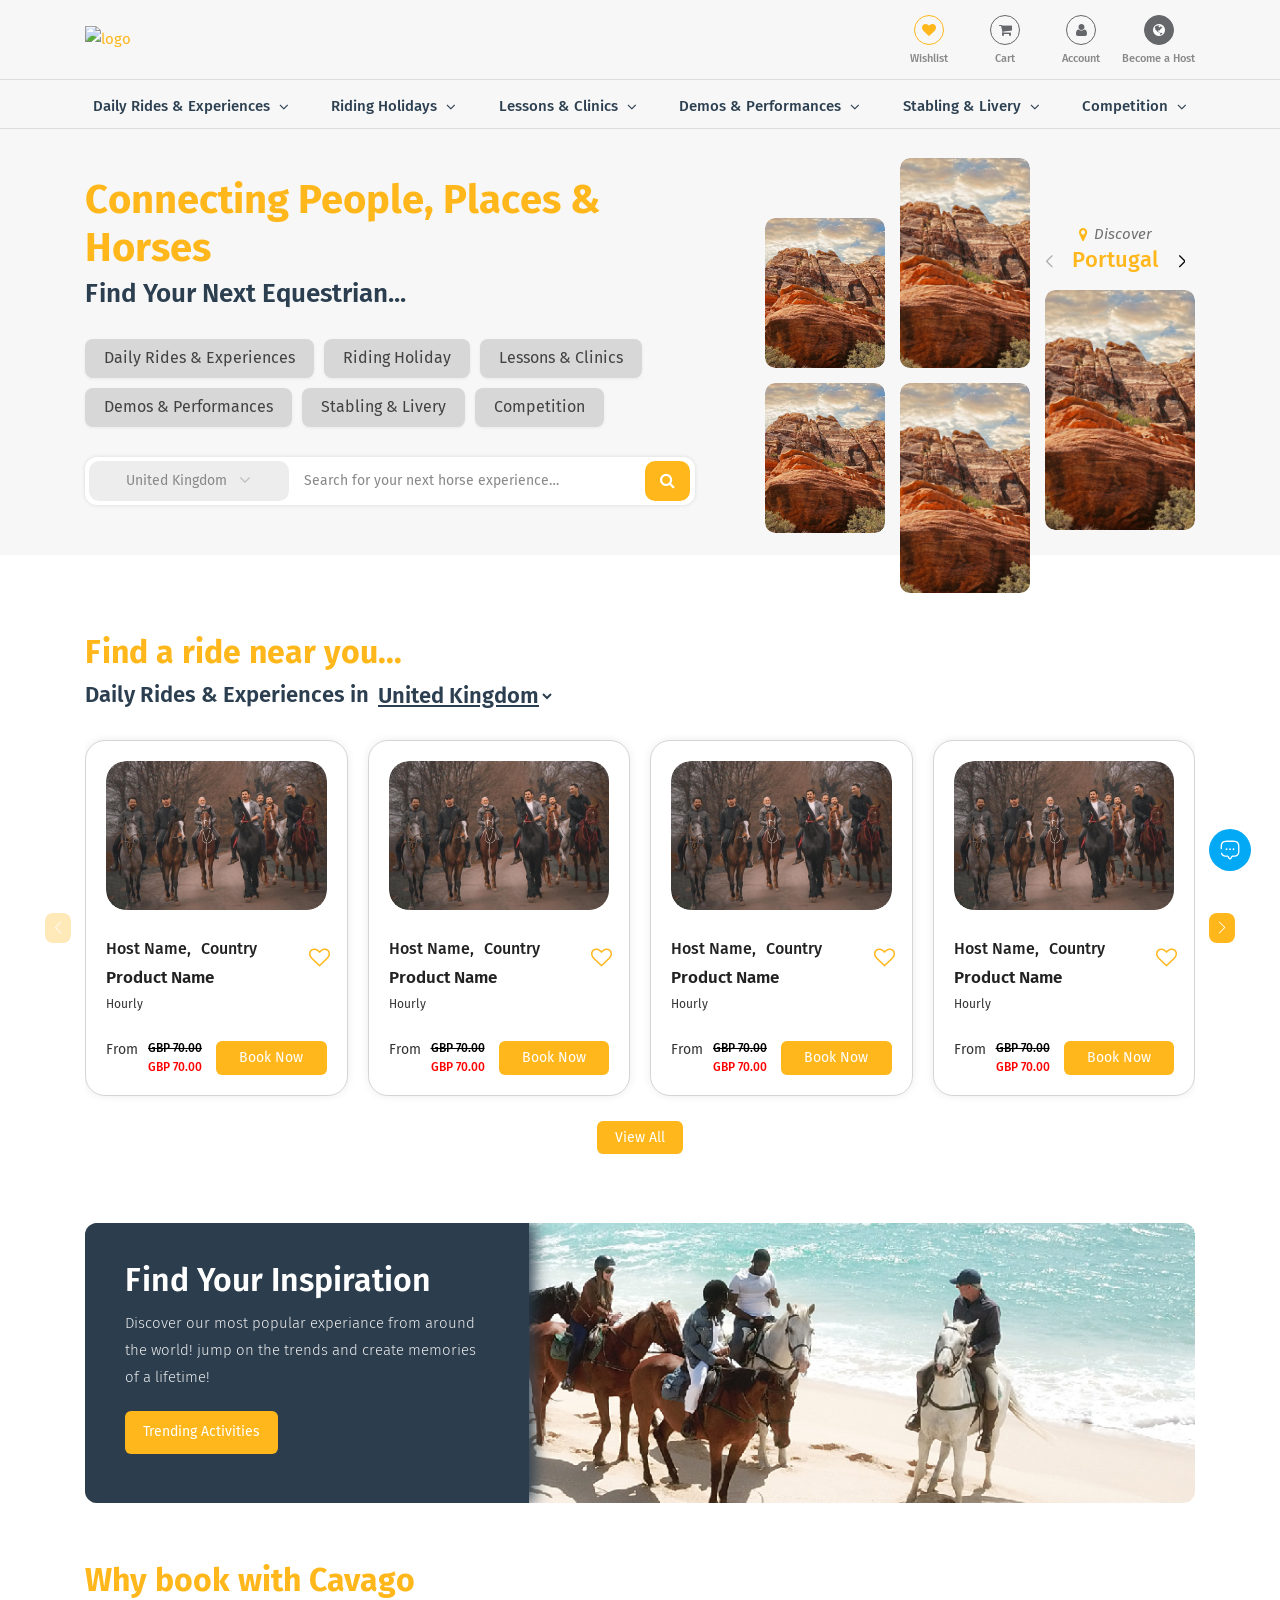
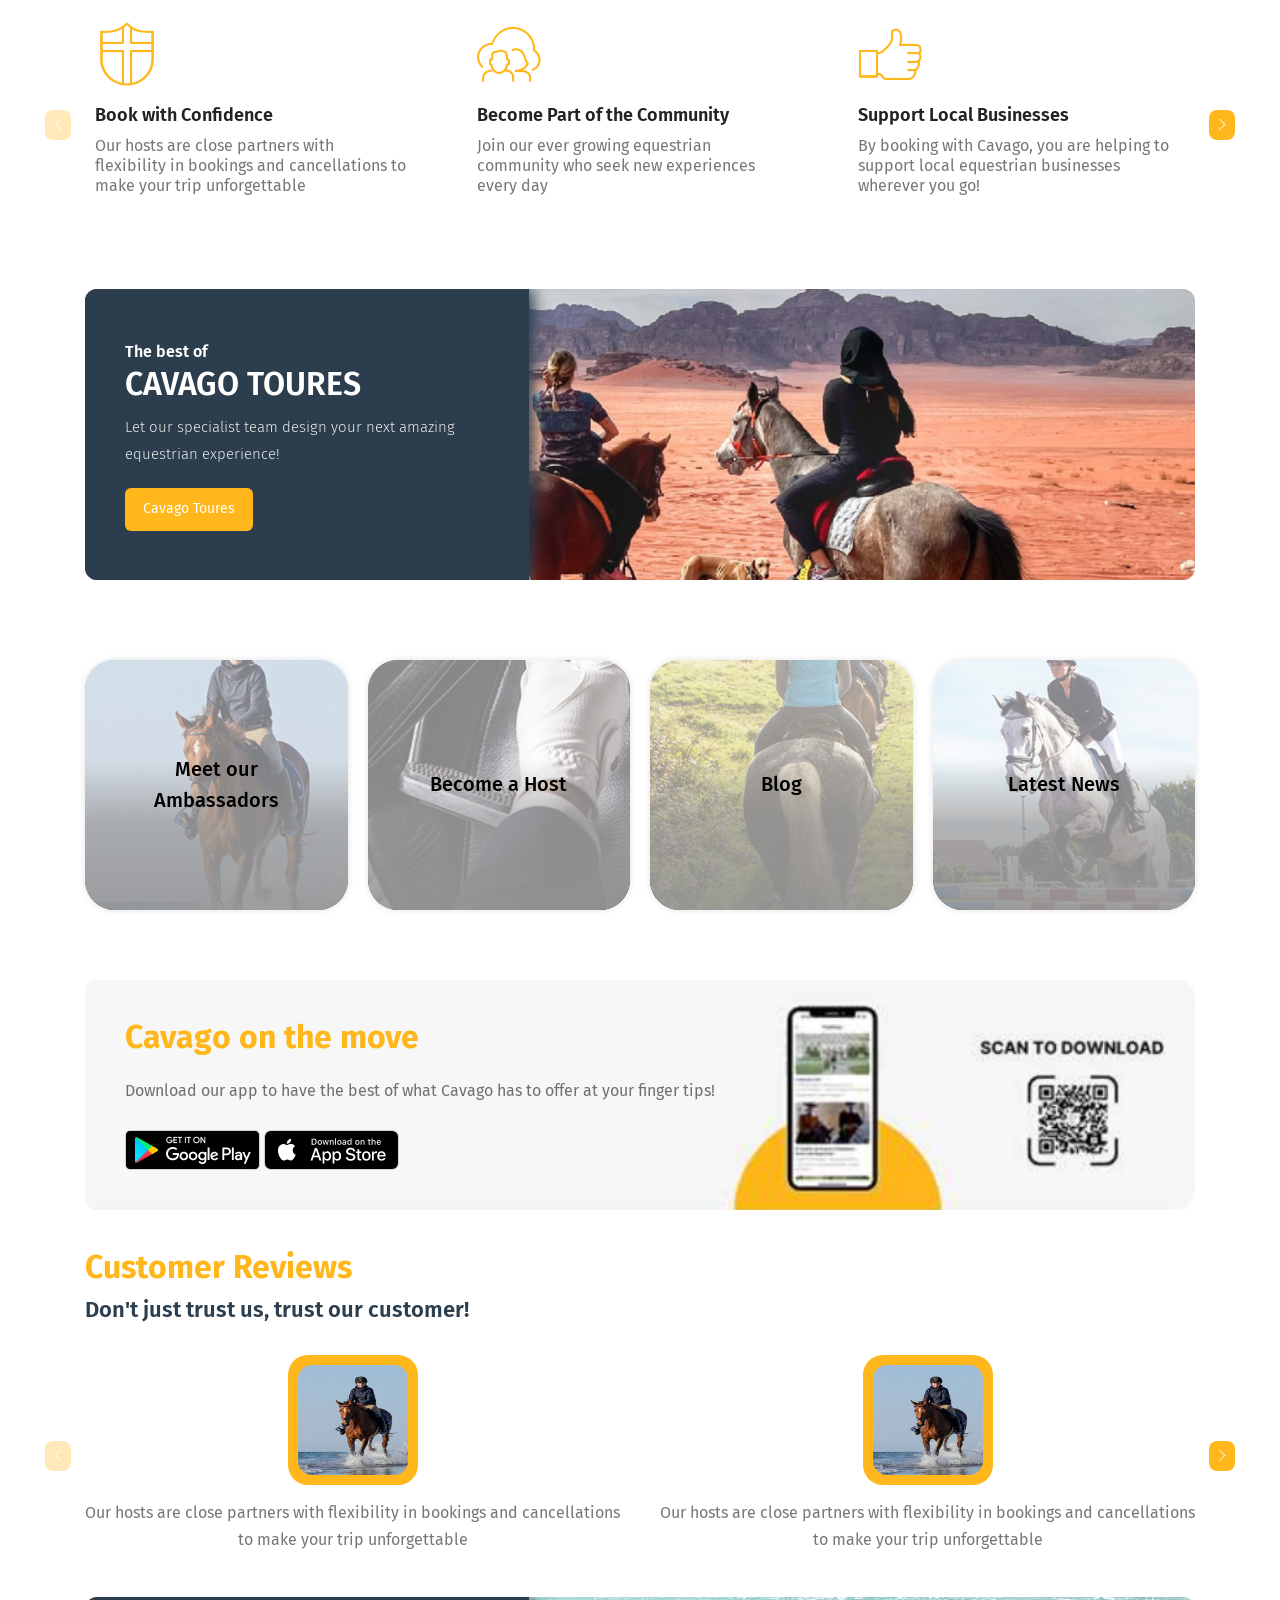
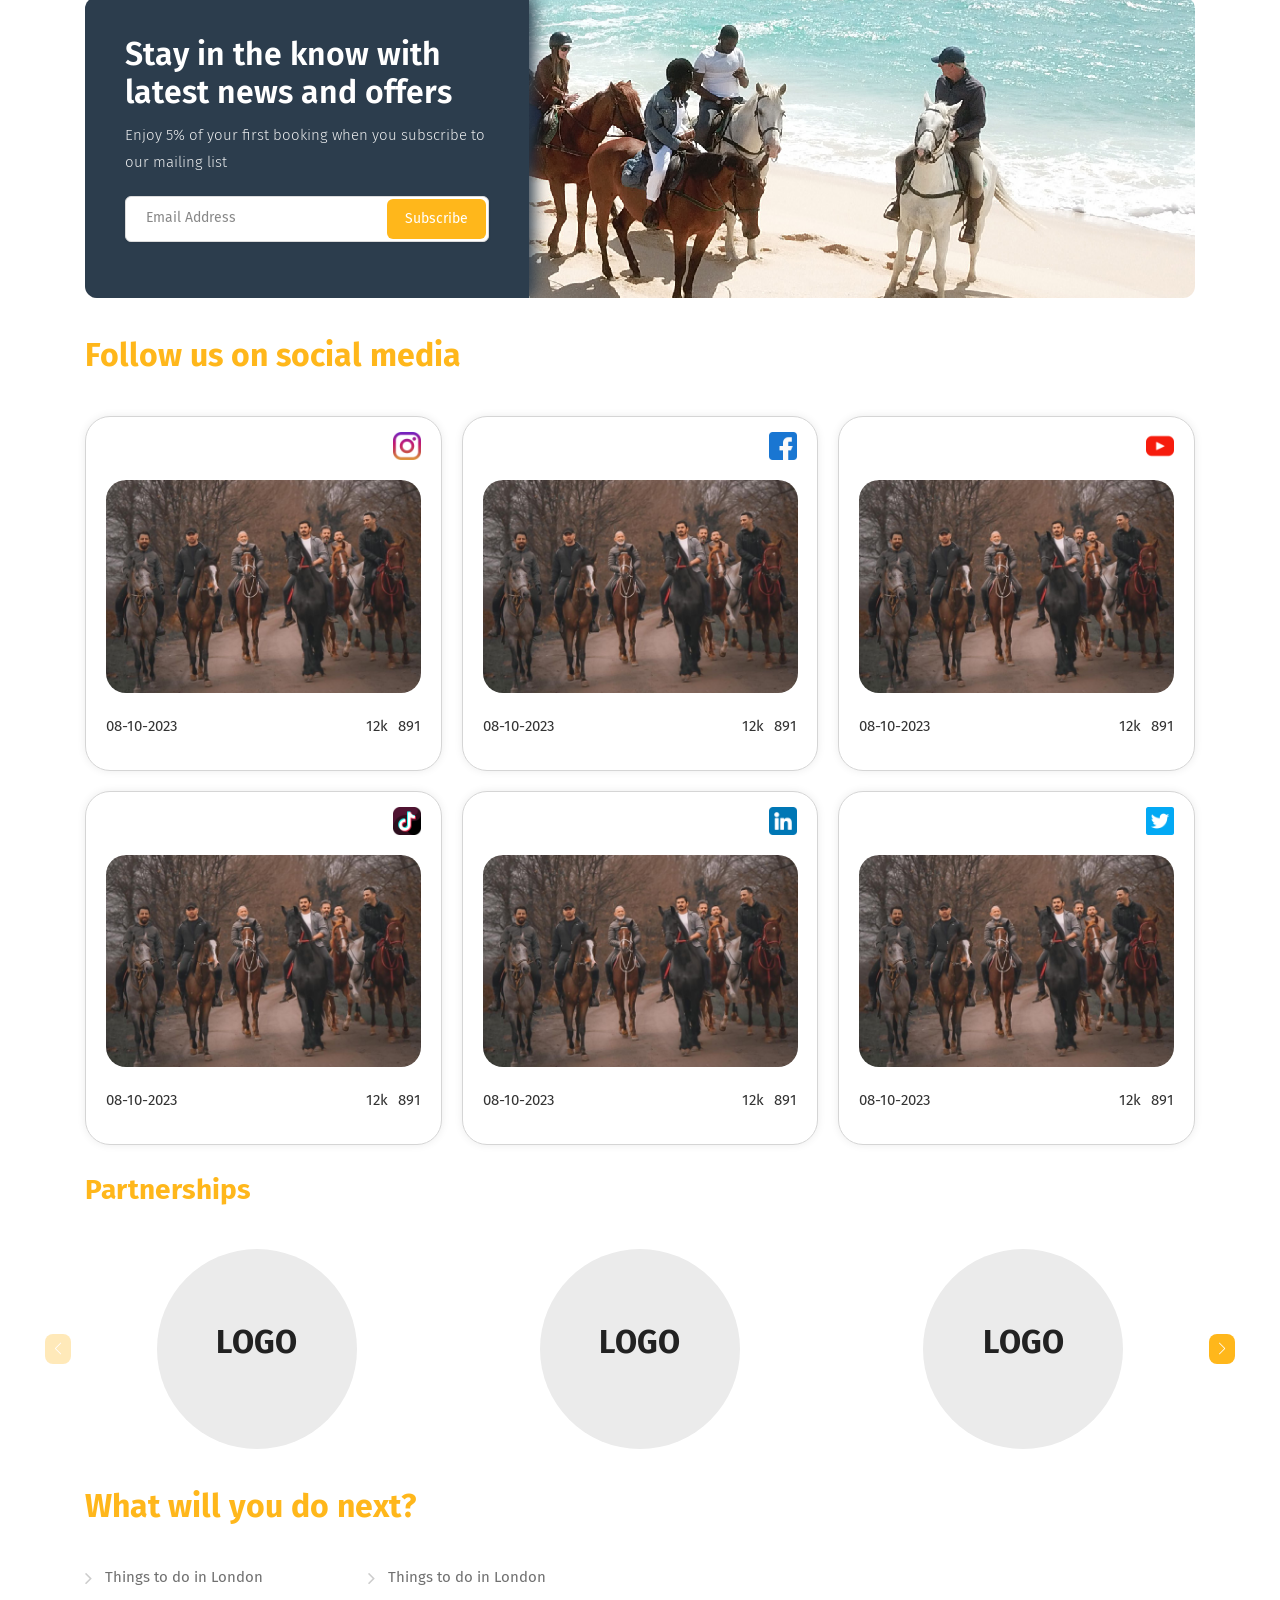
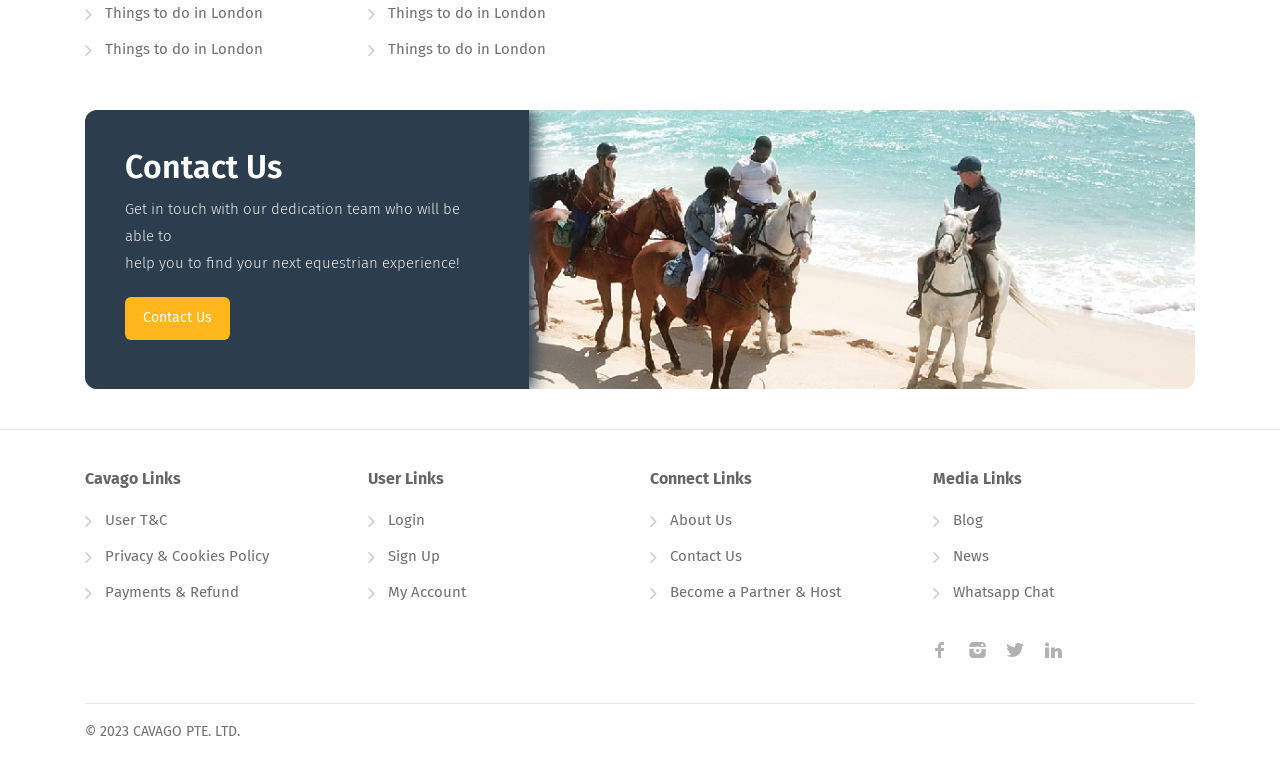
==== commit fad6707c: "style.css updated" ====
--- a/index.html
+++ b/index.html
@@ -766,7 +766,7 @@
                 <div class="row blog">
                     <div class="col-md-3 col-6">
                         <a href="javascript:void(0)" class="blog-compact-item-container">
-                            <div class="blog-compact-item">
+                            <div class="blog-compact-item custom-blog-compact-item">
 
                                 <img style="border-radius: 30px; " src="images/activities/ambassador.png">
 
@@ -983,7 +983,7 @@
                 <div class="cavago-banners" style="background-image: url('images/activities/inspire.png');">
                     <div class="boxed-photo-banner">
                         <!-- Infobox -->
-                        <div class="boxed-photo-banner-text">
+                        <div class="">
                             <div class="boxed-photo-banner-inner-text">
                                 <h2>Stay in the know with latest news and offers</h2>
                                 <p>Enjoy 5% of your first booking when you subscribe to
@@ -1355,7 +1355,7 @@
             <div class="container">
                 <div class="cavago-banners" style="background-image: url('images/activities/inspire.png');">
                     <div class="boxed-photo-banner">
-                        <div class="boxed-photo-banner-text">
+                        <div class="">
                             <div class="boxed-photo-banner-inner-text">
                                 <h2>Contact Us</h2>
                                 <p>Get in touch with our dedication team who will be able
--- a/css/style.css
+++ b/css/style.css
@@ -178,11 +178,11 @@
   font-size: 15px;
 }
 
-header.fullwidth .container {
+/* header.fullwidth .container {
   width: 100%;
   margin: 0px;
   padding: 0px 40px;
-}
+} */
 
 .left-side {
   float: left;
@@ -245,12 +245,12 @@
   text-align: right;
 }
 
-#header.cloned {
+/* #header.cloned {
   position: fixed;
   top: 0px;
   width: 100%;
   z-index: 999;
-}
+} */
 
 #header.cloned {
   background-color: rgb(255, 255, 255);
@@ -270,13 +270,13 @@
   display: none;
 }
 
-#header.cloned.unsticky {
+/* #header.cloned.unsticky {
   opacity: 1;
   visibility: hidden;
   pointer-events: none;
   transform: translate(0px, -100%) scale(1);
   transition: all 0.3s ease 0s;
-}
+} */
 
 #header.cloned.sticky {
   opacity: 1;
@@ -326,7 +326,7 @@
   margin-bottom: 10px;
 }
 
-#footer a {
+/* #footer a {
   color: rgb(102, 103, 107);
 }
 
@@ -427,7 +427,7 @@
 
 #footer .social-icons li a:hover {
   opacity: 1;
-}
+} */
 
 #backtotop {
   position: fixed;
@@ -1045,11 +1045,11 @@
   }
 }
 
-body .dashboard-nav ul li a i.fa.fa-calendar-check-o::before,
+/* body .dashboard-nav ul li a i.fa.fa-calendar-check-o::before,
 body .user-menu ul li a i.fa.fa-calendar-check-o::before {
   content: "";
   font-family: simple-line-icons;
-}
+} */
 
 @media (max-width: 360px) {
   .user-menu .user-name {
@@ -3293,7 +3293,7 @@
   }
 }
 
-.main-search-inner .highlighted-category {
+/* .main-search-inner .highlighted-category {
   float: left;
   border-radius: 8px;
   margin: 0px;
@@ -3305,7 +3305,7 @@
   width: auto;
   box-shadow: rgba(102, 103, 107, 0.1) 0px 1px 3px;
   background: rgb(215, 215, 215);
-}
+} */
 
 .main-search-inner .highlighted-category .highlighted-category-text {
   color: rgb(66, 66, 66);
@@ -3340,7 +3340,7 @@
   color: rgb(255, 255, 255);
 }
 
-@media (max-width: 991px) {
+/* @media (max-width: 991px) {
   .main-search-container {
     height: auto;
   }
@@ -3351,7 +3351,7 @@
     transform: none;
     padding-top: 30px;
   }
-}
+} */
 
 body .typed-cursor {
   opacity: 0.5;
@@ -3409,19 +3409,19 @@
   z-index: 9;
 }
 
-.hero-section-wrapper {
+/* .hero-section-wrapper {
   display: flex;
   gap: 50px;
-}
-
-.main-search-inner {
+} */
+
+/* .main-search-inner {
   flex: 1 1 0%;
-}
-
-.hero-section {
+} */
+
+/* .hero-section {
   width: 100%;
   background-color: rgb(247, 247, 247);
-}
+} */
 
 .m-hero {
   margin-left: 5rem;
@@ -3433,7 +3433,7 @@
   font-size: x-large;
 }
 
-.card-main {
+/* .card-main {
   position: absolute;
   top: 30px;
 }
@@ -3445,27 +3445,27 @@
   justify-content: flex-end;
   align-items: center;
   gap: 15px;
-}
-
-.first-row {
+} */
+
+/* .first-row {
   display: flex;
   flex-direction: column;
   gap: 15px;
-}
-
-.second-row {
+} */
+
+/* .second-row {
   display: flex;
   flex-direction: column;
   gap: 15px;
-}
-
-.third-row {
+} */
+
+/* .third-row {
   display: flex;
   flex-direction: column;
   gap: 15px;
-}
-
-.first-row .first-row-card {
+} */
+
+/* .first-row .first-row-card {
   width: 120px;
   height: 150px;
   overflow: hidden;
@@ -3475,9 +3475,9 @@
   cursor: pointer;
   background-position: center center;
   background-size: cover;
-}
-
-.second-row .second-row-card {
+} */
+
+/* .second-row .second-row-card {
   width: 130px;
   height: 210px;
   overflow: hidden;
@@ -3487,9 +3487,9 @@
   cursor: pointer;
   background-position: center center;
   background-size: cover;
-}
-
-.third-row .third-row-card {
+} */
+
+/* .third-row .third-row-card {
   width: 150px;
   height: 240px;
   overflow: hidden;
@@ -3499,7 +3499,7 @@
   cursor: pointer;
   background-position: center center;
   background-size: cover;
-}
+} */
 
 .first-row img {
   height: 150px;
@@ -3519,21 +3519,21 @@
   border-radius: 10px;
 }
 
-@media (max-width: 767px) {
-  .first-row .first-row-card {
+ @media (max-width: 767px) {
+  /* .first-row .first-row-card {
     width: 90px;
     height: 100px;
-  }
-
-  .second-row .second-row-card {
+  }  */
+
+  /* .second-row .second-row-card {
     width: 100px;
     height: 100px;
-  }
-
-  .third-row .third-row-card {
+  } */
+
+  /* .third-row .third-row-card {
     width: 100px;
     height: 150px;
-  }
+  } */
 
   .first-row img {
     height: 100px;
@@ -3548,22 +3548,22 @@
   }
 }
 
-@media (max-width: 400px) {
+/* @media (max-width: 400px) {
   .first-row .first-row-card {
     width: 80px;
     height: 100px;
-  }
-
-  .second-row .second-row-card {
+  } */
+
+  /* .second-row .second-row-card {
     width: 80px;
     height: 100px;
-  }
-
-  .third-row .third-row-card {
+  } */
+
+  /* .third-row .third-row-card {
     width: 80px;
     height: 150px;
-  }
-
+  } */
+/* 
   .first-row img {
     height: 100px;
   }
@@ -3575,7 +3575,7 @@
   .third-row img {
     height: 170px;
   }
-}
+} */
 
 @media (min-width: 375px) and (max-width: 412px) {
   .main-search-container {
@@ -3704,10 +3704,10 @@
   color: rgba(255, 255, 255, 0.7);
 }
 
-.main-search-inner {
+/* .main-search-inner {
   position: relative;
   padding: 50px 0px;
-}
+} */
 
 .main-search-inner h2 {
   color: rgb(255, 183, 27);
@@ -3722,14 +3722,14 @@
   margin-bottom: 30px;
 }
 
-.main-search-input-item-exp {
+/* .main-search-input-item-exp {
   flex: 1 1 0%;
-}
-
-@media (min-width: 375px) and (max-width: 412px) {
+} */
+
+/* @media (min-width: 375px) and (max-width: 412px) {
   .main-search-inner {
   }
-}
+} */
 
 .main-search-inner select {
   border: none;
@@ -3946,11 +3946,11 @@
   line-height: 50px;
 }
 
-.transparent-header .main-search-inner .highlighted-category:hover {
+/* .transparent-header .main-search-inner .highlighted-category:hover {
   color: rgb(51, 51, 51);
   box-shadow: rgba(0, 0, 0, 0.1) 0px 2px 8px;
   background-color: rgb(255, 255, 255);
-}
+} */
 
 .transparent-header .main-search-inner .highlighted-category:hover h4 {
   color: rgb(51, 51, 51);
@@ -4813,30 +4813,29 @@
   }
 }
 
-.book-with-cavago {
+/* .book-with-cavago {
   display: flex;
   flex-direction: column;
-}
+} */
 
 .customer-card {
 }
 
-.customer-rev {
-  /* width: 140px; */
-  /* height: 140px; */
+/* .customer-rev {
+  
   background-color: rgb(255, 183, 27);
   display: flex;
   justify-content: center;
   align-items: center;
   border-radius: 20px;
   padding: 10px;
-}
-
-.customer-rev-img {
+} */
+
+/* .customer-rev-img {
   width: 110px;
   height: 110px;
   border-radius: 14px;
-}
+} */
 
 @media (min-width: 375px) and (max-width: 412px) {
   .customer-reviews p {
@@ -4973,13 +4972,13 @@
   }
 }
 
-.boxed-photo-banner {
+/* .boxed-photo-banner {
   display: flex;
   width: 40%;
   background-color: rgb(44, 61, 77);
   box-shadow: rgb(44, 61, 77) 5px 0px 15px;
   padding: 40px;
-}
+} */
 
 .boxed-photo-banner img {
   position: absolute;
@@ -4991,11 +4990,11 @@
   z-index: 1;
 }
 
-.boxed-photo-banner::before {
-}
-
-.boxed-photo-banner-text {
-}
+/* .boxed-photo-banner::before {
+} */
+
+/* .boxed-photo-banner-text {
+} */
 
 .qr-photo-banner-text {
   position: absolute;
@@ -5476,9 +5475,9 @@
     border: none;
   }
 
-  .main-search-input .h-search-button {
+  /* .main-search-input .h-search-button {
     display: none;
-  }
+  } */
 
   .main-search-container.plain-color {
     height: 700px;
@@ -6720,13 +6719,13 @@
   font-size: 15px;
 }
 
-#header-container.fixed {
+/* #header-container.fixed {
   position: fixed;
   top: 0px;
   width: 100%;
   z-index: 1100;
   background-color: rgb(255, 255, 255);
-}
+} */
 
 .fs-inner-container.map-fixed {
   height: 100vh;
@@ -11548,7 +11547,7 @@
   transform: translate3d(0px, -6px, 0px);
 }
 
-.blog-compact-item {
+/* .blog-compact-item {
   background: 50% center / cover no-repeat rgb(204, 204, 204);
   border-radius: 30px;
   display: block;
@@ -11556,7 +11555,10 @@
   height: 250px;
   z-index: 100;
   cursor: pointer;
-}
+} */
+
+
+
 
 .blog-compact-item img {
   object-fit: cover;
@@ -21383,9 +21385,9 @@
 body p {
 }
 
-#wrapper {
+/* #wrapper {
   background-color: rgb(255, 255, 255);
-}
+} */
 
 body,
 h1,
@@ -23566,6 +23568,6 @@
   display: none;
 }
 
-.customClass {
+/* .customClass {
   overflow-x: hidden;
-}
+} */
--- a/css/custom.css
+++ b/css/custom.css
@@ -1,3 +1,495 @@
+#wrapper {
+  background-color: rgb(255, 255, 255);
+}
+
+#header-container.fixed {
+  position: fixed;
+  top: 0px;
+  width: 100%;
+  z-index: 1100;
+  background-color: rgb(255, 255, 255);
+}
+
+#header.cloned {
+  position: fixed;
+  top: 0px;
+  width: 100%;
+  z-index: 999;
+}
+
+#header.cloned.unsticky {
+  opacity: 1;
+  visibility: hidden;
+  pointer-events: none;
+  transform: translate(0px, -100%) scale(1);
+  transition: all 0.3s ease 0s;
+}
+
+.main-search-input-item-exp {
+  flex: 1 1 0%;
+}
+
+/* .main-search-input .h-search-button {
+  display: none;
+} */
+
+body .dashboard-nav ul li a i.fa.fa-calendar-check-o::before,
+body .user-menu ul li a i.fa.fa-calendar-check-o::before {
+  content: "";
+  font-family: simple-line-icons;
+}
+
+header.fullwidth .container {
+  width: 100%;
+  margin: 0px;
+  padding: 0px 40px;
+}
+
+.hero-section {
+  width: 100%;
+  background-color: rgb(247, 247, 247);
+}
+.hero-section-wrapper {
+  display: flex;
+  gap: 50px;
+}
+
+.main-search-inner {
+  flex: 1 1 0%;
+}
+
+@media (max-width: 991px) {
+  .main-search-container {
+    height: auto;
+  }
+
+  .main-search-inner {
+    position: relative;
+    top: 0px;
+    transform: none;
+    padding-top: 30px;
+  }
+}
+
+.main-search-inner {
+  position: relative;
+  padding: 50px 0px;
+}
+
+@media (min-width: 375px) and (max-width: 412px) {
+  .main-search-inner {
+  }
+}
+
+.main-search-inner .highlighted-category {
+  float: left;
+  border-radius: 8px;
+  margin: 0px;
+  text-align: center;
+  transition: all 0.4s ease 0s;
+  transform: scale(1);
+  vertical-align: top;
+  position: relative;
+  width: auto;
+  box-shadow: rgba(102, 103, 107, 0.1) 0px 1px 3px;
+  background: rgb(215, 215, 215);
+}
+
+.transparent-header .main-search-inner .highlighted-category:hover {
+  color: rgb(51, 51, 51);
+  box-shadow: rgba(0, 0, 0, 0.1) 0px 2px 8px;
+  background-color: rgb(255, 255, 255);
+}
+
+/* .card-main {
+  position: absolute;
+  top: 30px;
+}
+
+.card-main {
+  width: 450px;
+  display: flex;
+  flex-wrap: wrap;
+  justify-content: flex-end;
+  align-items: center;
+  gap: 15px;
+} */
+
+.first-row {
+  display: flex;
+  flex-direction: column;
+  gap: 15px;
+}
+
+.second-row {
+  display: flex;
+  flex-direction: column;
+  gap: 15px;
+}
+
+.third-row {
+  display: flex;
+  flex-direction: column;
+  gap: 15px;
+}
+
+.first-row .first-row-card {
+  width: 120px;
+  height: 150px;
+  overflow: hidden;
+  border-radius: 10px;
+  margin: 0px;
+  box-sizing: border-box;
+  cursor: pointer;
+  background-position: center center;
+  background-size: cover;
+}
+
+.second-row .second-row-card {
+  width: 130px;
+  height: 210px;
+  overflow: hidden;
+  border-radius: 10px;
+  margin: 0px;
+  box-sizing: border-box;
+  cursor: pointer;
+  background-position: center center;
+  background-size: cover;
+}
+
+.third-row .third-row-card {
+  width: 150px;
+  height: 240px;
+  overflow: hidden;
+  border-radius: 10px;
+  margin: 0px;
+  box-sizing: border-box;
+  cursor: pointer;
+  background-position: center center;
+  background-size: cover;
+}
+
+.first-row img {
+  height: 150px;
+  object-fit: cover;
+  border-radius: 10px;
+}
+
+.second-row img {
+  height: 220px;
+  object-fit: cover;
+  border-radius: 10px;
+}
+
+.third-row img {
+  height: 240px;
+  object-fit: cover;
+  border-radius: 10px;
+}
+
+@media (max-width: 767px) {
+  .first-row .first-row-card {
+    width: 90px;
+    height: 100px;
+  }
+
+  .second-row .second-row-card {
+    width: 100px;
+    height: 100px;
+  }
+
+  .third-row .third-row-card {
+    width: 100px;
+    height: 150px;
+  }
+
+  .first-row img {
+    height: 100px;
+  }
+
+  .second-row img {
+    height: 160px;
+  }
+
+  .third-row img {
+    height: 170px;
+  }
+}
+
+@media (max-width: 400px) {
+  .first-row .first-row-card {
+    width: 80px;
+    height: 100px;
+  }
+
+  .second-row .second-row-card {
+    width: 80px;
+    height: 100px;
+  }
+
+  .third-row .third-row-card {
+    width: 80px;
+    height: 150px;
+  }
+
+  .first-row img {
+    height: 100px;
+  }
+
+  .second-row img {
+    height: 160px;
+  }
+
+  .third-row img {
+    height: 170px;
+  }
+}
+
+@media (min-width: 375px) and (max-width: 412px) {
+  .main-search-container {
+    height: auto;
+  }
+
+  .m-hero {
+    width: 100%;
+    margin-left: 0px;
+    margin-top: 100px;
+  }
+
+  .m-hero .row .col-md-12 h2 {
+    text-align: center;
+    font-size: 2rem;
+    display: flex;
+    flex-direction: column;
+  }
+
+  .m-hero-h2 {
+    width: 100%;
+    font-weight: 500;
+    padding-bottom: 5px;
+  }
+
+  .m-hero .row .col-md-12 p {
+    text-align: center;
+    font-size: 1.5rem;
+  }
+
+  .highlighted-categories {
+    display: none;
+  }
+
+  /* .main-search-input {
+    display: none;
+  } */
+
+  .main-search-input .h-search-button {
+  display: none;
+}
+
+  .main-search-input-h {
+    margin-top: 50px;
+    border-radius: 50px;
+    background-color: rgb(255, 255, 255);
+    box-shadow: rgba(0, 0, 0, 0.12) 0px 0px 8px 0px;
+    display: flex;
+    flex-wrap: wrap;
+    align-items: flex-start;
+    padding: 0px;
+    max-height: 57px;
+    border: 2px solid rgb(221, 220, 220);
+    width: 100% !important;
+  }
+}
+
+@media (min-width: 375px) and (max-width: 412px) {
+  .product h2 {
+    font-size: 15px;
+  }
+}
+
+.card-main {
+  position: absolute;
+  top: 30px;
+}
+
+.card-main {
+  width: 450px;
+  display: flex;
+  flex-wrap: wrap;
+  justify-content: flex-end;
+  align-items: center;
+  gap: 15px;
+}
+
+.customClass {
+  overflow-x: hidden;
+}
+
+.boxed-photo-banner {
+  display: flex;
+  width: 40%;
+  background-color: rgb(44, 61, 77);
+  box-shadow: rgb(44, 61, 77) 5px 0px 15px;
+  padding: 40px;
+}
+
+.home-search-carousel .container.search-cont {
+  bottom: 0px;
+  transform: none;
+  padding: 15px 15px 55px;
+}
+
+.book-with-cavago {
+  display: flex;
+  flex-direction: column;
+}
+
+.custom-blog-compact-item {
+  background: 50% center / cover no-repeat rgb(204, 204, 204);
+  border-radius: 30px;
+  display: block;
+  position: relative;
+  height: 250px;
+  z-index: 100;
+  cursor: pointer;
+}
+
+.blog-compact-item {
+  height: 250px;
+}
+
+@media (max-width: 767px) {
+  .blog-compact-item {
+    height: 150px;
+  }
+}
+
+.customer-rev {
+  /* width: 140px; */
+  /* height: 140px; */
+  background-color: rgb(255, 183, 27);
+  display: flex;
+  justify-content: center;
+  align-items: center;
+  border-radius: 20px;
+  padding: 10px;
+}
+
+.customer-rev-img {
+  width: 110px;
+  height: 110px;
+  border-radius: 14px;
+}
+
+.social-card-logo {
+  margin-top: 0;
+}
+
+#footer a {
+  color: rgb(102, 103, 107);
+}
+
+ul.footer-links {
+  margin: 0px 0px 15px;
+  padding: 0px;
+  width: 100%;
+  box-sizing: border-box;
+  display: inline-block;
+  float: left;
+}
+
+.footer-links li {
+  position: relative;
+  list-style: none;
+}
+
+.footer-links li a {
+  padding: 0px 0px 15px 20px;
+  display: inline-block;
+  transition: all 0.2s ease-in-out 0s;
+  color: rgb(112, 112, 112) !important;
+  line-height: 1.4;
+  display: block;
+}
+
+#footer .footer-links li a:hover {
+  padding-left: 22px;
+  color: rgb(102, 103, 107);
+}
+
+.footer-links li::before {
+  font-family: FontAwesome;
+  font-size: 20px;
+  content: "";
+  position: absolute;
+  left: 0px;
+  top: -2px;
+  padding: 0px 7px 0px 0px;
+  color: rgb(204, 204, 204);
+}
+
+.copyrights {
+  color: rgb(112, 112, 112);
+  border-top: 1px solid rgba(0, 0, 0, 0.09);
+  margin-top: 60px;
+  text-align: center;
+  padding: 15px 0px;
+  display: inline-block;
+  width: 100%;
+  font-size: 14px;
+}
+
+#footer.alt .copyrights {
+  margin-top: 0px;
+  border: none;
+  padding: 25px;
+}
+
+.copyrights a {
+  color: rgb(112, 112, 112);
+}
+
+#footer.dark {
+  background: rgb(34, 34, 34);
+  color: rgb(170, 170, 170);
+}
+
+#footer.dark a,
+#footer.dark h4,
+#footer.dark a:hover {
+  color: rgb(255, 255, 255);
+}
+
+#footer.dark .text-widget,
+#footer.dark .text-widget span,
+#footer.dark .footer-links li a {
+  color: rgb(170, 170, 170);
+}
+
+#footer.dark .footer-links li a:hover {
+  color: rgb(255, 255, 255);
+}
+
+#footer.dark .footer-links li::before {
+  color: rgb(102, 102, 102);
+}
+
+#footer.dark .copyrights {
+  color: rgb(170, 170, 170);
+  border-top: 1px solid rgba(255, 255, 255, 0.09);
+}
+
+#footer .social-icons li a {
+  opacity: 0.8;
+  transition: opacity 0.35s ease 0s;
+}
+
+#footer .social-icons li a:hover {
+  opacity: 1;
+}
+
+
+/* ///////////////////////////////// */
 body {
 }
 
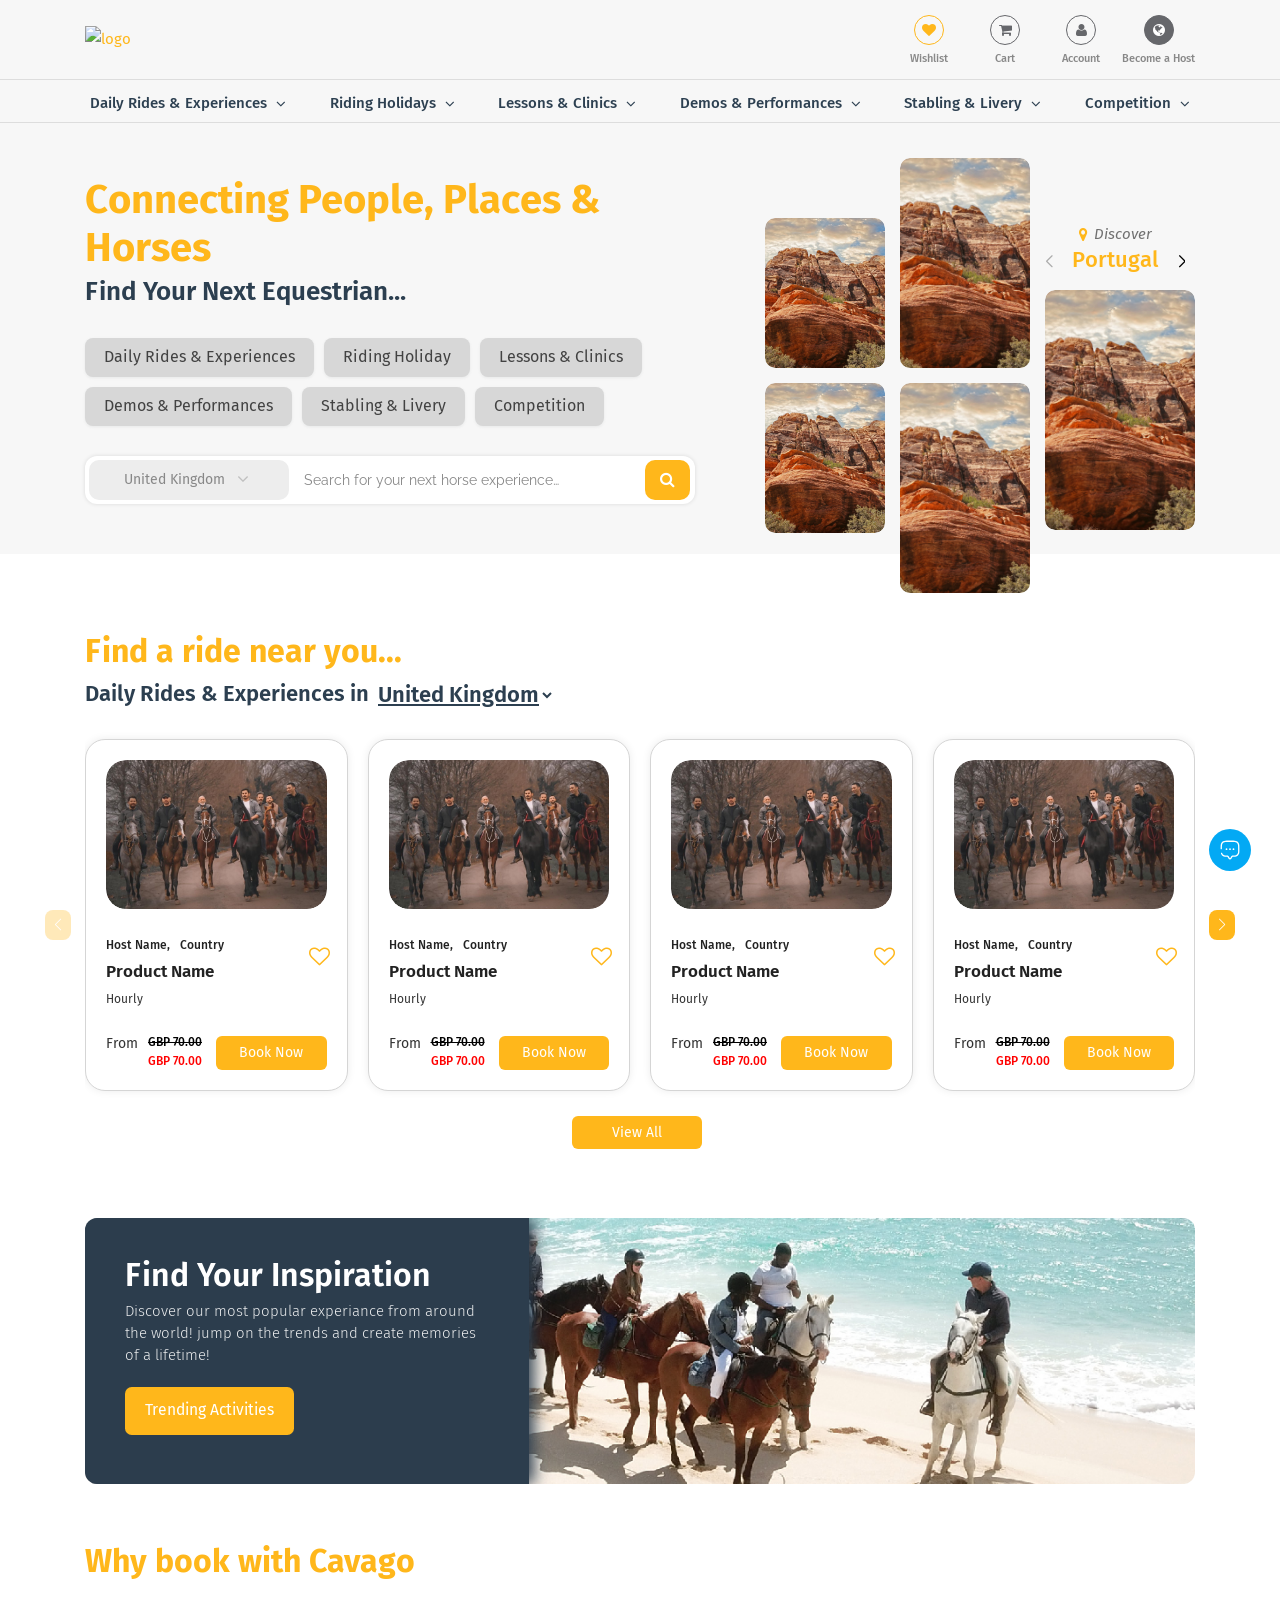
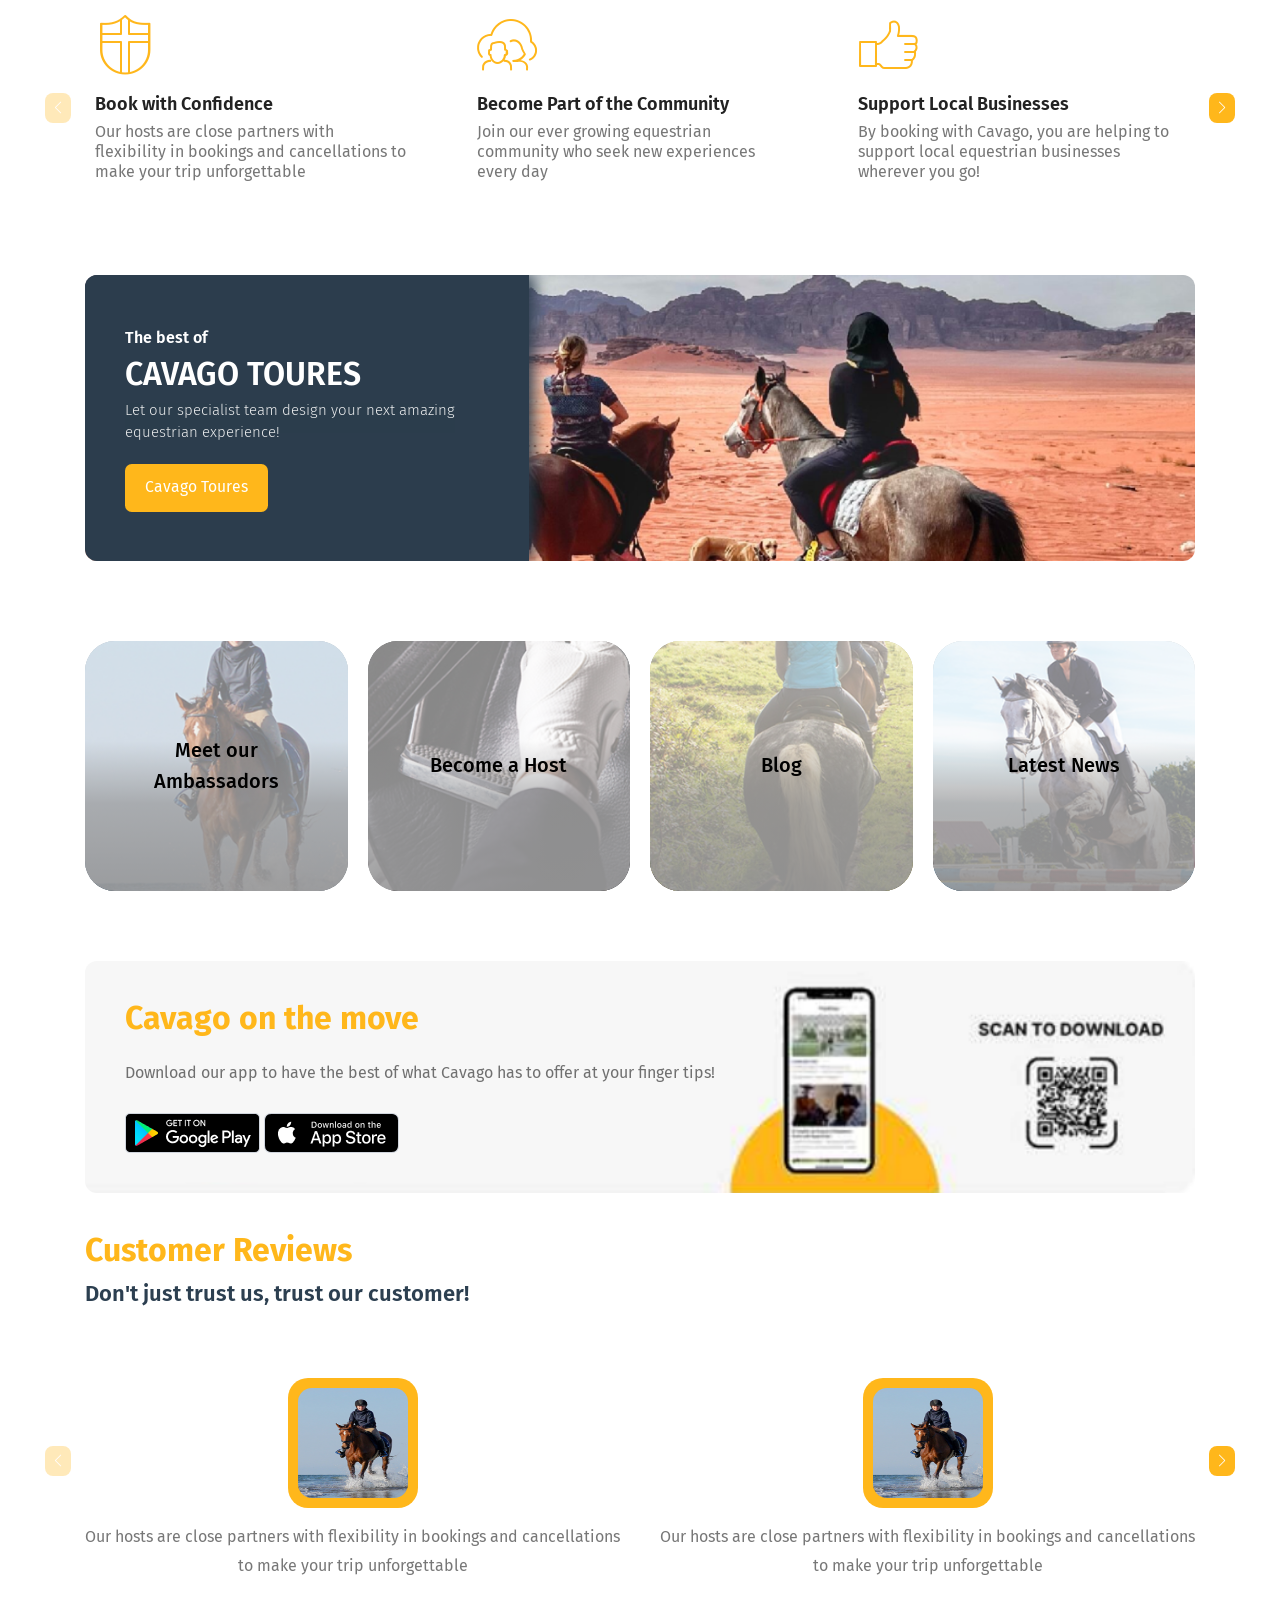
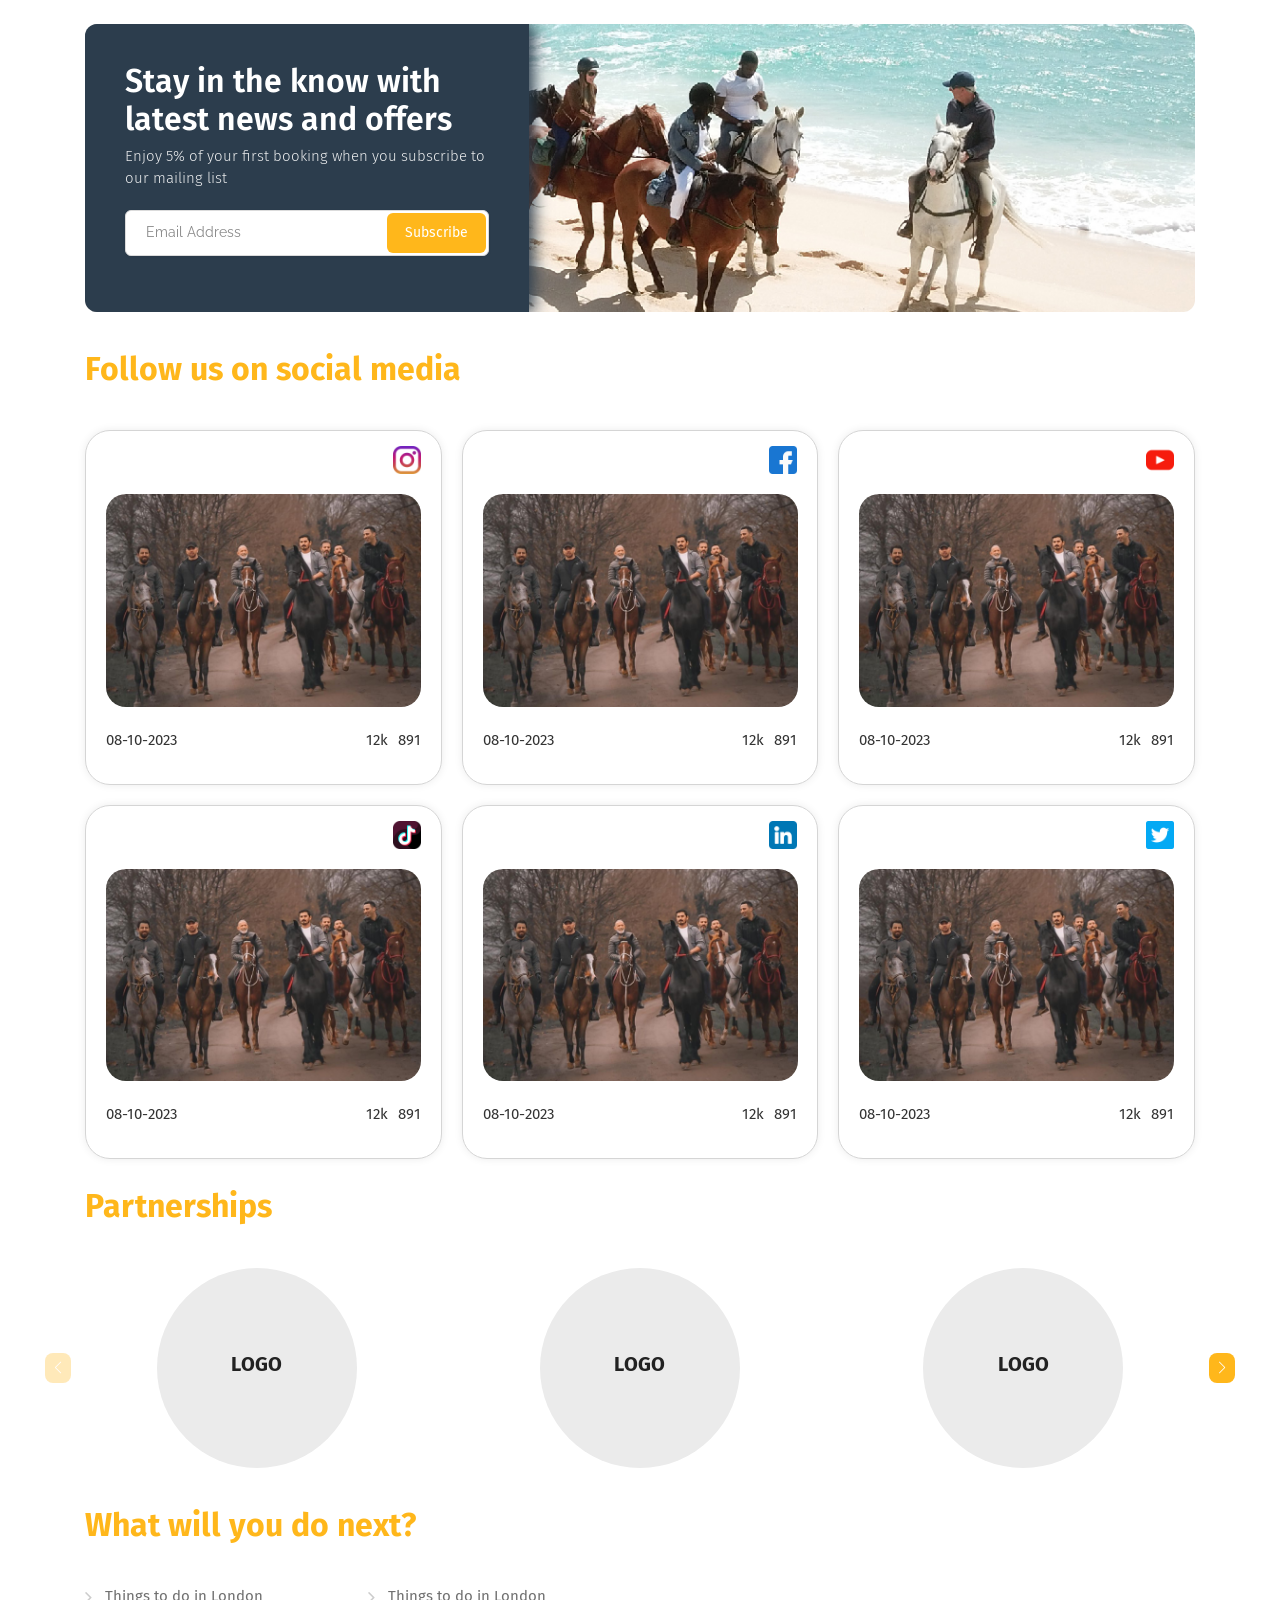
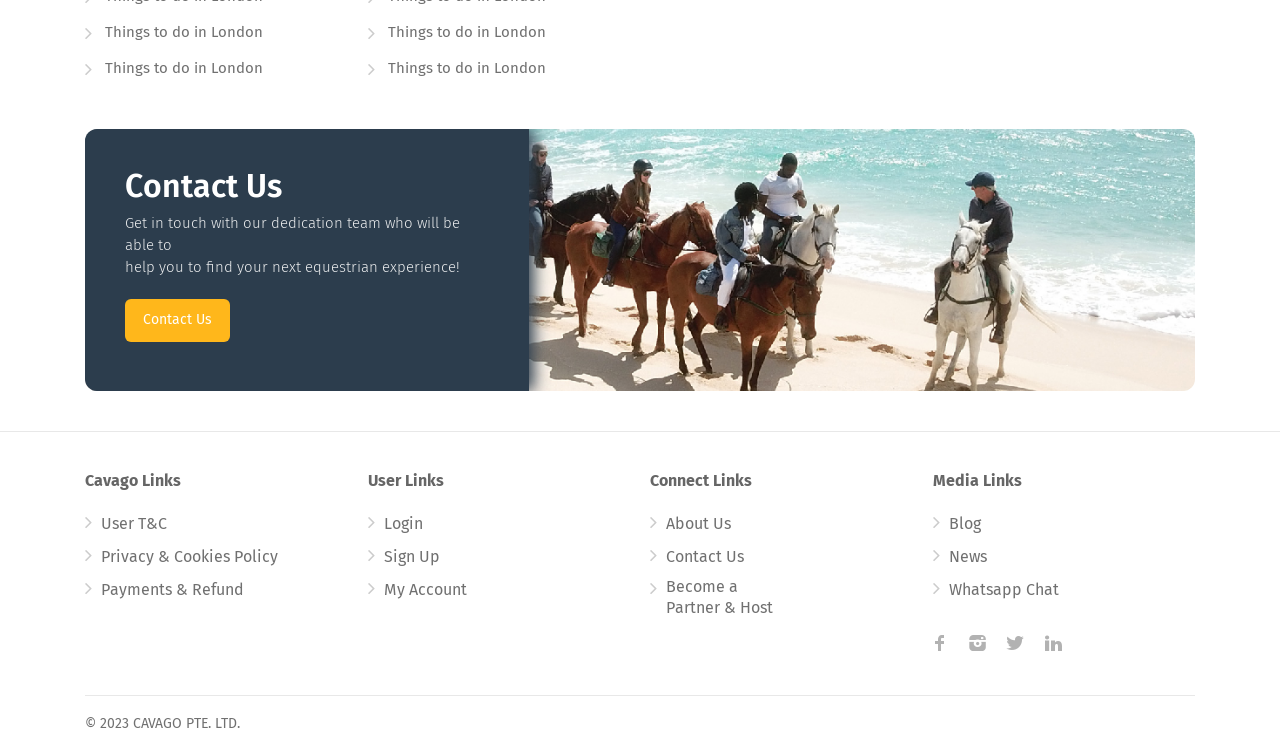
==== commit bde917e1: "style sheet updated" ====
--- a/index.html
+++ b/index.html
@@ -61,7 +61,7 @@
                     </div>
                     <div class="main-navigation">
                         <nav class="navbar navbar-expand-lg bg-body-tertiary ">
-                            <div class="container">
+                            <div class="container custom-container">
                                 <a class="navbar-brand logo" href="#">
                                     <img src="https://mycavago.com/frontend/images/logo.png" alt="logo">
                                 </a>
@@ -345,7 +345,7 @@
                                                         <h6>Country</h6>
                                                     </div>
                                                     <div class="w-btn">
-                                                        <span class="like-icon"></span>
+                                                        <span class="like-icon custom-like-icon"></span>
                                                     </div>
                                                 </div>
 
@@ -625,13 +625,13 @@
         <section class="fullwidth  margin-top-60">
             <div class="container ">
                 <div class="book-with-cavago">
-                    <h2 class="section-header text-primary">
+                    <h2 class="section-header text-primary custom-book-with-cvg-title">
                         Why book with Cavago
                     </h2>
                 </div>
 
                 <div class="slide-nav-wrapper">
-                    <div class="why-cavago-container swiper custom-book-with-cavago padding-top-20">
+                    <div class="why-cavago-container swiper custom-book-with-cavago">
                         <div class="swiper-wrapper">
                             <!-- Add your slides here -->
                             <div class="swiper-slide">
@@ -778,11 +778,11 @@
                     </div>
                     <div class="col-md-3 col-6">
                         <a href="javascript:void(0)" class="blog-compact-item-container">
-                            <div class="blog-compact-item _h-70vh">
+                            <div class="blog-compact-item custom-blog-compact-item">
 
                                 <img style="border-radius: 30px; " src="images/activities/host.png">
 
-                                <div class="blog-compact-item-content">
+                                <div class="blog-compact-item-content ">
                                     <h3 style="color: #000; text-align: center;">Become a Host</h3>
                                 </div>
                             </div>
@@ -790,7 +790,7 @@
                     </div>
                     <div class="col-md-3 col-6">
                         <a href="javascript:void(0)" class="blog-compact-item-container">
-                            <div class="blog-compact-item _h-70vh">
+                            <div class="blog-compact-item custom-blog-compact-item">
 
                                 <img style="border-radius: 30px; " src="images/activities/blog.png">
 
@@ -802,7 +802,7 @@
                     </div>
                     <div class="col-md-3 col-6">
                         <a href="javascript:void(0)" class="blog-compact-item-container">
-                            <div class="blog-compact-item _h-70vh">
+                            <div class="blog-compact-item custom-blog-compact-item">
 
                                 <img style="border-radius: 30px; " src="images/activities/latest-news.png">
 
--- a/css/style.css
+++ b/css/style.css
@@ -1,10 +1,102 @@
-@import url("bootstrap.min.css");
-@import url("icons.css");
-@import url("plugins/revolutionslider.css");
-@import url("https://fonts.googleapis.com/css?family=Raleway:300,400,500,600,700");
-@import url("https://fonts.googleapis.com/css?family=Open+Sans:500,600,700");
-@import url("../fonts/fira_fans/fira.css");
-
+@charset "UTF-8";
+
+/*
+* Author: Vasterad
+* URL: http://purethemes.net
+*/
+
+/* ------------------------------------------------------------------- */
+/* Table of Contents
+----------------------------------------------------------------------
+
+	01. Import Section ...................... Imported variables.
+
+	02. Layout Components ................... Generic layout elements.
+		# Forms Reset & Styles
+		# Header
+		# Sticky Header
+		# Back to top
+		# Navigation
+		# User Menu
+		# mmenu.js - mobile menu
+		# Main Search Container
+		# Range Slider
+		# Chosen Plugin
+		# Sort by custom select
+		# Custom Chosen Dropdown
+		# Input with dropdown
+		# Panel Dropdown
+		# Booking Page
+		# Single Listing Page
+		# Contact Page
+		# Coming Soon Page
+		# Blog Styles
+		# Listing Item Layout Style
+		# Small Category Boxes
+		# Titlebar
+
+	03. Shortcodes .......................... Template elements.
+		# Buttons
+		# Tables
+		# Accordion / Toggles
+		# Share Buttons
+		# Post Navigation
+		# Pricing Tables
+		# List Styles
+		# Tooltips
+		# Info Box
+		# Notification Boxes
+		# Testimonials
+		# Tabs
+		# Login Register
+		# Social Icons
+		# Custom Checkboxes
+
+	04. Dashboard ........................... User panel styles
+		# Dashboard Navigation
+		# Dashboard Titlebar
+		# Dashboard Stats Boxes
+		# Dashboard Pagination
+		# Dashboard List Box
+		# Add Listing
+		# Opening Hours
+		# Pricing
+
+	05. Script Styles ....................... jQuery add-ons CSS.
+		# Leaflet Maps
+		# Google Maps
+		# Dropzone
+		# Magnific Popup
+		# Parallax Background
+		# Slick Carousel
+
+	05. Others .............................. CSS helper classes etc.
+		# Common Styles
+		# Offsets
+
+	06. Media Queries ....................... Mobile style sheets.
+
+*/
+
+
+/* ------------------------------------------------------------------- */
+/* 01. Import Section
+---------------------------------------------------------------------- */
+@import url("bootstrap-grid.css");					/* Default Reset, Typography, Forms, Responsive Grid etc. */
+@import url("icons.css");							/* Webfont Icons: FontAwesome, Line, Simple Line */
+@import url("plugins/revolutionslider.css");		/* Revolution Slider Style Sheets */
+@import url('https://fonts.googleapis.com/css?family=Raleway:300,400,500,600,700');
+@import url('https://fonts.googleapis.com/css?family=Open+Sans:500,600,700');
+
+
+
+/* ------------------------------------------------------------------- */
+/*  02. Layout Components
+---------------------------------------------------------------------- */
+
+/* ---------------------------------- */
+/* Forms Reset & Styles
+------------------------------------- */
 input,
 input[type="text"],
 input[type="password"],
@@ -12,38 +104,42 @@
 input[type="number"],
 textarea,
 select {
-  height: 51px;
-  line-height: 51px;
-  padding: 0px 20px;
-  outline: none;
-  font-size: 15px;
-  color: rgb(128, 128, 128);
-  margin: 0px 0px 16px;
-  max-width: 100%;
-  width: 100%;
-  box-sizing: border-box;
-  display: block;
-  background-color: rgb(255, 255, 255);
-  border: 1px solid rgb(219, 219, 219);
-  box-shadow: rgba(0, 0, 0, 0.06) 0px 1px 3px 0px;
-  font-weight: 500;
-  opacity: 1;
-  border-radius: 3px;
+	height: 51px;
+	line-height: 51px;
+	padding: 0 20px;
+	outline: none;
+	font-size: 15px;
+	color: #808080;
+	margin: 0 0 16px 0;
+	max-width: 100%;
+	width: 100%;
+	box-sizing: border-box;
+	display: block;
+	background-color: #fff;
+	border: 1px solid #dbdbdb;
+	box-shadow: 0 1px 3px 0px rgba(0, 0, 0, 0.06);
+	font-weight: 500;
+	opacity: 1;
+	border-radius: 3px;
 }
 
 input:-webkit-autofill:focus,
 input:-webkit-autofill {
-  box-shadow: rgb(255, 255, 255) 0px 0px 0px 30px inset !important;
-  -webkit-text-fill-color: rgb(128, 128, 128) !important;
+    -webkit-box-shadow: 0 0 0 30px #fff inset !important;
+    -webkit-text-fill-color: #808080 !important;
 }
 
 select {
-  padding: 15px 18px;
-  cursor: pointer;
+	padding: 15px 18px;
+	cursor: pointer;
 }
 
 input {
-  transition: all 0.1s ease-in-out 0s;
+	-webkit-transition: all 0.1s ease-in-out;
+	-moz-transition: all 0.1s ease-in-out;
+	-o-transition: all 0.1s ease-in-out;
+	-ms-transition: all 0.1s ease-in-out;
+	transition: all 0.1s ease-in-out;
 }
 
 input:focus,
@@ -52,11 +148,11 @@
 input[type="email"]:focus,
 input[type="number"]:focus,
 textarea:focus {
-  color: rgb(128, 128, 128);
-  box-shadow: rgba(0, 0, 0, 0.07) 0px 0px 10px 0px;
-  border: 1px solid rgb(216, 216, 216);
-  opacity: 1;
-  transition: box-shadow 0.2s ease 0s !important;
+	color: #808080;
+	transition: box-shadow 0.2s !important;
+	box-shadow: 0px 0px 10px 0px rgba(0,0,0,0.07);
+	border: 1px solid #d8d8d8;
+	opacity: 1;
 }
 
 input[type="submit"] {
@@ -65,1048 +161,981 @@
   width: auto;
 }
 
-input[type="checkbox"] {
-  display: inline;
-}
+input[type="checkbox"] { display: inline; }
 
 input[type="radio"] {
-  width: 15px;
-  height: 15px;
-  cursor: pointer;
-  box-shadow: none;
-}
-
-::-webkit-input-placeholder {
-  color: rgb(136, 136, 136);
-  opacity: 1;
+	width: 15px;
+	height: 15px;
+	cursor: pointer;
+	box-shadow: none;
+}
+
+/* Input Placeholder Color */
+::-webkit-input-placeholder { /* WebKit browsers */
+	color: #888;
+	opacity: 1;
+}
+
+:-moz-placeholder { /* Mozilla Firefox 4 to 18 */
+	color: #888;
+	opacity: 1;
+}
+
+::-moz-placeholder { /* Mozilla Firefox 19+ */
+	color: #888;
+	opacity: 1;
+}
+
+:-ms-input-placeholder { /* Internet Explorer 10+ */
+	color: #888;
+	opacity: 1;
 }
 
 textarea {
-  height: auto;
-  line-height: 27px;
-  padding: 20px;
-  min-height: 130px;
-  min-width: 100%;
-  transition: none 0s ease 0s !important;
+	height: auto;
+	line-height: 27px;
+	padding: 20px;
+	min-height: 130px;
+	transition: none !important;
+	min-width: 100%;
 }
 
 label,
 legend {
-  display: block;
-  font-size: 15px;
-  font-weight: normal;
-  margin-bottom: 8px;
-}
+	display: block;
+	font-weight: bold;
+	font-size: 15px;
+	font-weight: normal;
+	margin-bottom: 8px;
+}
+
 
 label span,
 legend span {
-  font-weight: normal;
-  font-size: 14px;
-  color: rgb(68, 68, 68);
+	font-weight: normal;
+	font-size: 14px;
+	color: #444;
 }
 
 fieldset {
-  padding: 0px;
-  border: none;
-}
-
-a,
-button {
-  outline: none !important;
-}
-
+    padding: 0;
+    border: none;
+}
+
+
+a, button { outline: none !important; }
 a:focus,
-a:hover {
-  text-decoration: none;
-  color: rgb(51, 51, 51);
-}
-
-img {
-  max-width: 100%;
-}
-
-#logo {
-  display: inline-block;
-  margin-top: 3px;
-}
-
-#logo img {
-  max-height: 38px;
-  width: auto;
-  transform: translate3d(0px, 0px, 0px);
-}
-
-img.footer-logo {
-  max-height: 38px;
-  width: auto;
-}
+a:hover { text-decoration: none; color: #333;}
+img { max-width: 100%; }
+
+
+/* ---------------------------------- */
+/* Header
+------------------------------------- */
+#logo { display: inline-block; margin-top: 3px; }
+
+#logo img { max-height: 38px; width: auto; transform: translate3d(0,0,0); }
+img.footer-logo { max-height: 38px; width: auto; }
 
 #header {
-  position: relative;
-  z-index: 999;
-  padding: 18px 0px 8px;
-  box-shadow: rgba(0, 0, 0, 0.12) 0px 0px 12px 0px;
-  font-size: 16px;
-}
-
+	position: relative;
+	z-index: 999;
+	padding: 18px 0 8px 0;
+	box-shadow: 0 0 12px 0 rgba(0, 0, 0, 0.12);
+	font-size: 16px;
+}
+
+/* Header Widget */
 .header-widget {
-  position: relative;
-  top: -1px;
-  height: 54px;
+	position: relative;
+	top: -1px;
+	height: 54px;
 }
 
 .header-widget .button,
 .header-widget .button.border {
-  margin-right: 0px;
-  min-width: 130px;
-  text-align: center;
-  position: relative;
-  line-height: 26px;
-  font-weight: 500;
+	margin-right: 0;
+	min-width: 130px;
+	text-align: center;
+	position: relative;
+	line-height: 26px;
+	font-weight: 500;
 }
 
 .header-widget .button.border i {
-  font-size: 17px;
-  padding: 0px 0px 0px 4px;
-  top: 2px;
-  display: inline-block;
-  position: relative;
-}
-
-.header-widget .sign-in i {
-  padding-right: 4px;
-  font-size: 15px;
-}
-
-/* header.fullwidth .container {
-  width: 100%;
-  margin: 0px;
-  padding: 0px 40px;
-} */
+	font-size: 17px;
+	padding: 0px 0 0 4px;
+	top: 2px;
+	display: inline-block;
+	position: relative;
+}
+
+.header-widget .sign-in {
+	position: relative;
+	color: #333;
+	margin-right: 25px;
+	top: 10px;
+	display: inline-block;
+	vertical-align: top;
+}
+
+.header-widget .sign-in i { padding-right: 4px; font-size: 15px; }
+.header-widget .sign-in:hover { color: #66676b; }
+
+
+/* Full Width Header */
+header.fullwidth .container {
+	width: 100%;
+	margin: 0;
+	padding: 0 40px;
+}
 
 .left-side {
-  float: left;
-  width: 10%;
-  display: inline-block;
-}
-
-.left-middle {
-  margin-left: 30px;
-  display: flex;
-  justify-content: center;
-  align-items: baseline;
-  width: fit-content !important;
+	float: left;
+	width: 65%;
+	display: inline-block;
+
 }
 
 .right-side {
-  float: right;
-  width: 35%;
-  display: inline-block;
-}
-
-@media (min-width: 1025px) and (max-width: 1239px) {
-  .right-side {
-    width: auto;
-    display: inline-block;
-    margin-top: -126px;
-    position: relative;
-  }
-
-  .left-side {
-    width: 100%;
-    display: inline-block;
-  }
-}
-
-@media (min-width: 375px) and (max-width: 412px) {
-  .right-side {
-    width: auto;
-    display: inline-block;
-    margin-top: 5px;
-    position: relative;
-  }
-
-  .left-side {
-    width: 100%;
-    display: inline-block;
-  }
+	float: right;
+	width: 35%;
+	display: inline-block;
+}
+
+/* mobile fix */
+@media (min-width: 1025px) and (max-width: 1239px)  {
+	.right-side {
+		width: auto;
+		display: inline-block;
+		margin-top: -126px;
+		position: relative;
+	}
+
+	.left-side {
+		width: 100%;
+		display: inline-block;
+	}
 }
 
 #logo,
-#navigation {
-  float: left;
-}
-
-#logo {
-  margin-right: 50px;
-}
-
-.header-widget {
-  text-align: right;
-}
-
-/* #header.cloned {
-  position: fixed;
-  top: 0px;
-  width: 100%;
-  z-index: 999;
-} */
-
+#navigation { float: left; }
+
+#logo { margin-right: 50px; }
+
+.header-widget { text-align: right; }
+
+
+/* ---------------------------------- */
+/* Sticky Header
+------------------------------------- */
 #header.cloned {
-  background-color: rgb(255, 255, 255);
-}
-
-#header.cloned #logo img {
-  transform: translate3d(0px, 0px, 0px);
-  max-width: 120px;
-  margin-top: 1px;
-}
-
-#header.cloned {
-  padding: 0px;
-}
-
-.sticky-logo {
-  display: none;
-}
-
-/* #header.cloned.unsticky {
-  opacity: 1;
-  visibility: hidden;
-  pointer-events: none;
-  transform: translate(0px, -100%) scale(1);
-  transition: all 0.3s ease 0s;
-} */
+	position: fixed;
+	top: 0px;
+	width: 100%;
+	z-index: 999;
+}
+
+#header.cloned { background-color: #fff; }
+
+/* Sticky header styles */
+#header.cloned #logo img { transform: translate3d(0,0,0); max-width: 120px; margin-top: 1px; }
+#header.cloned { padding: 18px 0 7px 0; }
+
+.sticky-logo { display: none; }
+
+#header.cloned.unsticky {
+	opacity: 1;
+	visibility: hidden;
+    pointer-events: none;
+	transform: translate(0,-100%) scale(1);
+	transition: 0.3s;
+}
 
 #header.cloned.sticky {
-  opacity: 1;
-  visibility: visible;
-  transform: translate(0px, 0px) scale(1);
-  transition: all 0.3s ease 0s;
-}
-
+	opacity: 1;
+	visibility: visible;
+	transform: translate(0,0) scale(1);
+	transition: 0.3s;
+}
+
+
+/*----------------------------------- */
+/* Footer
+------------------------------------- */
 #footer {
-  padding: 70px 0px 0px;
-  background-color: rgb(255, 255, 255);
-  border-top: 1px solid rgba(0, 0, 0, 0.09);
-  /* font-size: 16px; */
-}
-
-#footer.sticky-footer {
-  box-shadow: none;
-}
-
+	padding: 70px 0 0 0;
+	background-color: #fff;
+	border-top: 1px solid rgba(0,0,0,0.09);
+	font-size: 16px;
+}
+
+#footer.sticky-footer { box-shadow: none; }
+#footer.dark { border-top: none; }
+
+#footer h4 {
+	color: #333;
+	font-size: 21px;
+	margin-bottom: 25px;
+}
+
+.footer-shadow {
+	width: 100%;
+	display: block;
+	background: #fff;
+	height: 200px;
+	margin-top: -200px;
+	position: relative;
+	z-index: -1;
+	box-shadow: 0 20px 40px -20px rgba(0,0,0,0.06);
+}
+
+.text-widget span { color: #707070; }
+.text-widget span.address { display: block; margin-bottom: 10px;}
+
+#footer a {
+	color: #66676b;
+}
+
+/*  Links  */
+#footer ul.footer-links {
+	margin: 0 0 15px 0;
+	padding: 0;
+	width: 50%;
+	box-sizing: border-box;
+	display: inline-block;
+	float: left;
+}
+
+#footer .footer-links li { position: relative; list-style: none; }
+
+#footer .footer-links li a {
+	padding: 0 0 9px 16px;
+	display: inline-block;
+	-webkit-transition: all 0.2s ease-in-out;
+	-moz-transition: all 0.2s ease-in-out;
+	-o-transition: all 0.2s ease-in-out;
+	-ms-transition: all 0.2s ease-in-out;
+	transition: all 0.2s ease-in-out;
+	color: #707070;
+	line-height: 21px;
+}
+
+#footer .footer-links li a:hover {
+	padding-left:22px;
+	color: #66676b;
+}
+
+#footer .footer-links li:before {
+	font-family: "FontAwesome";
+	font-size: 20px;
+	content: "\f105";
+	position: absolute;
+	left: 0;
+	top: -2px;
+	padding: 0 7px 0 0;
+	color: #ccc;
+}
+
+
+/* Footer Bottom */
+.copyrights {
+	color: #707070;
+	border-top: 1px solid rgba(0,0,0,0.09);
+	margin-top: 60px;
+	text-align: center;
+	padding: 40px 0;
+	display: inline-block;
+	width: 100%;
+}
+
+#footer.alt .copyrights {
+	margin-top:0;
+	border: none;
+	padding: 25px;
+}
+
+.copyrights a { color: #707070; }
+
+
+/* Dark Styles */
 #footer.dark {
-  border-top: none;
-}
-
-#footer h4 {
-  color: rgb(51, 51, 51);
-  font-size: 21px;
-  margin-bottom: 25px;
-}
-
-.footer-shadow {
-  width: 100%;
-  display: block;
-  background: rgb(255, 255, 255);
-  height: 200px;
-  margin-top: -200px;
-  position: relative;
-  z-index: -1;
-  box-shadow: rgba(0, 0, 0, 0.06) 0px 20px 40px -20px;
-}
-
-.text-widget span {
-  color: rgb(112, 112, 112);
-}
-
-.text-widget span.address {
-  display: block;
-  margin-bottom: 10px;
-}
-
-/* #footer a {
-  color: rgb(102, 103, 107);
-}
-
-ul.footer-links {
-  margin: 0px 0px 15px;
-  padding: 0px;
-  width: 100%;
-  box-sizing: border-box;
-  display: inline-block;
-  float: left;
-}
-
-.footer-links li {
-  position: relative;
-  list-style: none;
-}
-
-.footer-links li a {
-  padding: 0px 0px 15px 20px;
-  display: inline-block;
-  transition: all 0.2s ease-in-out 0s;
-  color: rgb(112, 112, 112) !important;
-  line-height: 1.4;
-  display: block;
-}
-
-#footer .footer-links li a:hover {
-  padding-left: 22px;
-  color: rgb(102, 103, 107);
-}
-
-.footer-links li::before {
-  font-family: FontAwesome;
-  font-size: 20px;
-  content: "";
-  position: absolute;
-  left: 0px;
-  top: -2px;
-  padding: 0px 7px 0px 0px;
-  color: rgb(204, 204, 204);
-}
-
-.copyrights {
-  color: rgb(112, 112, 112);
-  border-top: 1px solid rgba(0, 0, 0, 0.09);
-  margin-top: 60px;
-  text-align: center;
-  padding: 15px 0px;
-  display: inline-block;
-  width: 100%;
-  font-size: 14px;
-}
-
-#footer.alt .copyrights {
-  margin-top: 0px;
-  border: none;
-  padding: 25px;
-}
-
-.copyrights a {
-  color: rgb(112, 112, 112);
-}
-
-#footer.dark {
-  background: rgb(34, 34, 34);
-  color: rgb(170, 170, 170);
+	background: #222;
+	color: #aaa;
 }
 
 #footer.dark a,
 #footer.dark h4,
 #footer.dark a:hover {
-  color: rgb(255, 255, 255);
+	color: #fff;
 }
 
 #footer.dark .text-widget,
 #footer.dark .text-widget span,
 #footer.dark .footer-links li a {
-  color: rgb(170, 170, 170);
-}
-
-#footer.dark .footer-links li a:hover {
-  color: rgb(255, 255, 255);
-}
-
-#footer.dark .footer-links li::before {
-  color: rgb(102, 102, 102);
-}
+	color: #aaa;
+}
+
+#footer.dark .footer-links li a:hover { color: #fff; }
+#footer.dark .footer-links li:before { color: #666; }
 
 #footer.dark .copyrights {
-  color: rgb(170, 170, 170);
-  border-top: 1px solid rgba(255, 255, 255, 0.09);
+	color: #aaa;
+	border-top: 1px solid rgba(255,255,255,0.09);
 }
 
 #footer .social-icons li a {
-  opacity: 0.8;
-  transition: opacity 0.35s ease 0s;
-}
-
-#footer .social-icons li a:hover {
-  opacity: 1;
-} */
-
+    opacity: 0.8;
+    transition: opacity 0.35s;
+}
+
+#footer .social-icons li a:hover { opacity: 1; }
+
+
+/* ---------------------------------- */
+/* Back to top
+------------------------------------- */
 #backtotop {
-  position: fixed;
-  right: 0px;
-  opacity: 0;
-  visibility: hidden;
-  bottom: 25px;
-  margin: 0px 25px 0px 0px;
-  z-index: 999;
-  transition: all 0.35s ease 0s;
-  transform: scale(0.7);
-  display: none !important;
+	position: fixed;
+	right: 0;
+	opacity: 0;
+	visibility: hidden;
+	bottom: 25px;
+	margin: 0 25px 0 0;
+	z-index: 999;
+	transition: 0.35s;
+	transform: scale(0.7);
 }
 
 #backtotop.visible {
-  opacity: 1;
-  visibility: visible;
-  transform: scale(1);
+	opacity: 1;
+	visibility: visible;
+	transform: scale(1);
 }
 
 #backtotop a {
-  text-decoration: none;
-  border: 0px none;
-  display: block;
-  width: 46px;
-  height: 46px;
-  background-color: rgb(102, 103, 107);
-  opacity: 1;
-  transition: all 0.3s ease 0s;
-  border-radius: 50%;
-  text-align: center;
-  font-size: 26px;
-}
-
-body #backtotop a {
-  color: rgb(255, 255, 255);
-}
-
-#backtotop a::after {
-  content: "";
-  font-family: FontAwesome;
-  position: relative;
-  display: block;
-  top: 50%;
-  transform: translateY(-55%);
-}
+	text-decoration: none;
+	border: 0 none;
+	display: block;
+	width: 46px;
+	height: 46px;
+	background-color: #66676b;
+	opacity: 1;
+    transition: all 0.3s;
+    border-radius: 50%;
+    text-align: center;
+    font-size: 26px
+}
+
+body #backtotop a { color: #fff; }
+
+#backtotop a:after {
+	content: "\f106";
+	font-family: "FontAwesome";
+	position: relative;
+	display: block;
+	top: 50%;
+	-webkit-transform: translateY(-55%);
+	transform: translateY(-55%);
+}
+
+
+/* ---------------------------------- */
+/* Navigation
+------------------------------------- */
 
 #navigation {
-  position: relative;
-  display: block;
+	position: relative;
+	display: block;
 }
 
 #navigation ul {
-  list-style: none;
-  position: relative;
-  float: left;
-  margin: 0px;
-  padding: 0px;
+	list-style: none;
+	position: relative;
+	float: left;
+	margin: 0;
+	padding: 0;
 }
 
 #navigation ul a {
-  display: block;
-  text-decoration: none;
+	display: block;
+	text-decoration: none;
 }
 
 #navigation ul li {
-  position: relative;
-  float: left;
-  margin: 0px;
-  padding: 0px;
+	position: relative;
+	float: left;
+	margin: 0;
+	padding: 0
 }
 
 #navigation ul li ul {
-  opacity: 0;
-  visibility: hidden;
-  position: absolute;
-  top: 100%;
-  left: 0px;
-  padding: 0px;
-  z-index: 99999;
-}
-
-#navigation ul ul li {
-  float: none;
-}
+	opacity: 0;
+	visibility: hidden;
+	position: absolute;
+	top: 100%;
+	left: 0;
+	padding: 0;
+	z-index: 99999;
+}
+
+#navigation ul ul li { float: none; }
 
 #navigation ul ul ul {
-  top: 0px;
-  left: 100%;
-  margin: 0px;
+	top: 0;
+	left: 100%;
+	margin: 0;
 }
 
 #navigation ul ul {
-  margin: 10px 0px 0px 15px;
-}
-
-#navigation ul ul::before {
-  content: "";
-  position: absolute;
-  left: 0px;
-  top: -10px;
-  background: rgba(255, 255, 255, 0);
-  width: 100%;
-  height: 10px;
-}
-
-#navigation ul ul ul::after {
-  content: "";
-  position: absolute;
-  width: 10px;
-  height: 100%;
-  left: -10px;
-  top: 0px;
-  opacity: 0;
+	margin: 10px 0 0 15px;
+}
+
+#navigation ul ul:before {
+	content: "";
+	position: absolute;
+	left: 0;
+	top: -10px;
+	background: rgba(255,255,255,0);
+	width: 100%;
+	height: 10px;
+}
+
+#navigation ul ul ul:after {
+	content: "";
+	position: absolute;
+	width: 10px;
+	height: 100%;
+	left: -10px;
+	top: 0;
+	opacity: 0;
 }
 
 #navigation ul li:hover > ul {
-  opacity: 1;
-  visibility: visible;
-}
-
-#navigation ul li a::after,
-#navigation ul ul li a::after {
-  font-family: FontAwesome;
-  opacity: 0.5;
-}
-
-#navigation ul li a::after {
-  content: "";
-  padding-left: 8px;
-  font-size: 22px;
-  position: relative;
-  top: 3px;
-}
-
-#navigation ul ul li a::after {
-  content: "";
-  position: absolute;
-  right: 15px;
-  top: 7px;
-}
-
-#navigation ul li a:only-child::after {
-  content: "";
-  padding: 0px;
-}
-
-#navigation ul ul li a:only-child::after {
-  content: "";
-}
-
+	opacity: 1;
+	visibility: visible;
+}
+
+/* Indicator Arrow */
+#navigation ul li a:after,
+#navigation ul ul li a:after {
+	font-family: "FontAwesome";
+	opacity: 0.5;
+}
+
+#navigation ul li a:after { content: '\f107'; padding-left: 7px; }
+#navigation ul ul li a:after {
+	content: '\f105';
+	position: absolute;
+	right: 15px;
+	top: 7px;
+}
+
+#navigation ul li a:only-child:after { content: ''; padding: 0; }
+#navigation ul ul li a:only-child:after { content: '';}
+
+
+/* Dropdown Styles
+------------------------------------- */
 #navigation ul ul {
-  background-color: rgb(255, 255, 255);
-  box-shadow: rgba(0, 0, 0, 0.12) 0px 0px 10px 0px;
-  border-radius: 4px;
-  font-size: 15px;
-}
-
-#navigation ul ul li {
-  border-radius: 4px;
-}
-
-#navigation ul ul li:last-child {
-  border-bottom: none;
-}
+	background-color: #fff;
+	box-shadow: 0px 0px 10px 0px rgba(0,0,0,0.12);
+	border-radius: 4px;
+	font-size: 15px;
+}
+
+#navigation ul ul li { border-radius: 4px; }
+#navigation ul ul li:last-child { border-bottom: none; }
 
 #navigation ul li:hover ul a,
 #navigation ul ul a {
-  padding: 4px 40px 4px 15px !important;
-  line-height: 24px !important;
+	line-height: 27px !important;
+	padding: 4px 40px 4px 15px !important;
+	line-height: 24px !important;
 }
 
 body #navigation ul ul {
-  padding: 12px 10px;
-  box-sizing: border-box;
-}
-
-#navigation ul ul li {
-  width: 180px;
-}
+	padding: 12px 10px;
+	box-sizing: border-box;
+}
+
+#navigation ul ul li { width: 180px; }
 
 #navigation ul ul li:hover {
-  border-radius: 0px;
-}
-
-#navigation ul ul li:first-child {
-  border-radius: 4px 4px 0px 0px;
-}
-
-#navigation ul ul li:last-child {
-  border-radius: 0px 0px 4px 4px;
-}
+	border-radius: 0;
+}
+
+#navigation ul ul li:first-child { border-radius: 4px 4px 0 0; }
+#navigation ul ul li:last-child { border-radius: 0 0 4px 4px; }
 
 #navigation ul ul {
-  opacity: 0;
-  visibility: hidden;
-  transition: all 0.25s ease 0s;
-  transform: translate3d(0px, 15px, 0px);
+	opacity: 0;
+	visibility: hidden;
+	transition: all 0.25s;
+	transform: translate3d(0,15px,0);
 }
 
 #navigation ul li:hover > ul {
-  opacity: 1;
-  visibility: visible;
-  transform: translate3d(0px, 0px, 0px);
-}
-
+	opacity: 1;
+	visibility: visible;
+	transform: translate3d(0,0,0);
+}
+
+/* Menu
+------------------------------------- */
 #navigation.style-1 .current {
-  background-color: transparent;
-  color: rgb(102, 103, 107);
-}
-
-#navigation.style-1 {
-  margin-top: 1px;
-}
-
-#navigation.style-1 .current::after {
-  opacity: 1;
-}
+	background-color: transparent;
+	color: #66676b;
+}
+
+#navigation.style-1 { margin-top: 1px; }
+
+#navigation.style-1 .current:after { opacity: 1; }
 
 #navigation.style-1 ul li {
-  transition: all 0.25s ease 0s;
-}
-
+	transition: all 0.25s;
+}
+
+#navigation.style-1 ul li a { color: #444; cursor: pointer; }
+body .user-menu ul li a:hover,
+#navigation.style-1 ul li:hover a { color: #66676b; }
+
+#navigation.style-1 ul a {
+	line-height: 32px;
+	padding: 5px 15px;
+}
+
+#navigation.style-1 ul li { margin: 0 5px; }
+
+#navigation.style-1 ul ul li { margin: 0; border-radius: 0; }
+
+#navigation.style-1 ul ul li:first-child { border-radius: 4px 4px 0 0; }
+#navigation.style-1 ul ul li:last-child { border-radius: 0 0 4px 4px; }
+
+/* Indicator Arrow */
+#navigation ul ul li a:after {
+	opacity: 0.5;
+	transition: all 0.25s;
+	transform: translateX(-5px);
+}
+
+#navigation ul ul li:hover a:after {
+	opacity: 1;
+	transform: translateX(0);
+}
+
+/* Menu Hovers */
 #navigation.style-1 ul li a {
-  color: rgb(68, 68, 68);
-  cursor: pointer;
-}
-
-body .user-menu ul li a:hover,
-#navigation.style-1 ul li:hover a {
-  color: rgb(102, 103, 107);
-}
-
-#navigation.style-1 ul a {
-  line-height: 32px;
-  padding: 5px 15px;
-}
-
-#navigation.style-1 ul li {
-  margin: 0px 5px;
-}
-
-#navigation.style-1 ul ul li {
-  margin: 0px;
-  border-radius: 0px;
-}
-
-#navigation.style-1 ul ul li:first-child {
-  border-radius: 4px 4px 0px 0px;
-}
-
-#navigation.style-1 ul ul li:last-child {
-  border-radius: 0px 0px 4px 4px;
-}
-
-#navigation ul ul li a::after {
-  opacity: 0.5;
-  transition: all 0.25s ease 0s;
-  transform: translateX(-5px);
-}
-
-#navigation ul ul li:hover a::after {
-  opacity: 1;
-  transform: translateX(0px);
-}
-
-#navigation.style-1 ul li a {
-  transition: all 0.4s ease 0s;
-  border-radius: 50px;
-  font-size: 15px;
+	transition: 0.4s;
+	border-radius: 50px;
+	font-size: 15px;
 }
 
 #navigation.style-1 > ul > li > a.current,
-#navigation.style-1 > ul > li:hover > a {
-  background: rgba(102, 103, 107, 0.06);
-  color: rgb(102, 103, 107);
-}
-
-#navigation.style-1 ul li li a {
-  background: rgb(255, 255, 255) !important;
-}
-
-#navigation.style-1 > ul a {
-  padding: 10px;
-  font-weight: 400;
-}
-
-#navigation ul ul {
-  margin: 2px 0px 0px;
-}
-
-#navigation.style-1 ul li {
-  margin: 0px;
-}
-
-#navigation.style-1 {
-  margin: 0px;
-}
+#navigation.style-1 > ul > li:hover > a { 
+	background: rgba(102, 103, 107, 0.06);
+	color: #66676b;
+}
+
+#navigation.style-1 ul li li a { background: #fff !important }
+#navigation.style-1 ul a {padding: 2px 15px;}
+#navigation ul ul { margin: 10px 0 0 0; }
+#navigation.style-1 ul li { margin: 0 3px; }
+#navigation.style-1 { margin-top: 4px; }
 
 body #navigation ul .mega-menu:not(.mm-panel) ul a,
-body #navigation.style-1 ul ul li {
-  opacity: 1;
-}
-
-body #navigation.style-1 ul ul li a::after,
+body #navigation.style-1 ul ul li { opacity: 1; }
+
+body #navigation.style-1 ul ul li a:after,
 body #navigation.style-1 ul li:hover ul li a,
 body #navigation.style-1 ul li:hover ul li:hover li a,
 body #navigation.style-1 ul li:hover ul li:hover li:hover li a,
-body #navigation.style-1 ul ul li:hover ul li a {
-  color: rgb(102, 102, 102);
-}
-
-body #navigation.style-1 ul ul li:hover a::after,
+body #navigation.style-1 ul ul li:hover ul li a { color: #666; }
+
+body #navigation.style-1 ul ul li:hover a:after,
 body #navigation.style-1 ul li:hover ul li:hover a,
 body #navigation.style-1 ul li:hover ul li:hover li:hover a,
 body #navigation.style-1 ul li:hover ul li:hover li:hover li:hover a,
-body #navigation.style-1 ul ul li:hover ul li a:hover {
-  color: rgb(102, 103, 107);
-}
-
+body #navigation.style-1 ul ul li:hover ul li a:hover { color: #66676b; }
+
+
+/* ---------------------------------- */
+/* Mega Menu
+------------------------------------- */
 .mega-menu {
-  opacity: 0;
-  visibility: hidden;
-  transition: all 0.25s ease 0s;
-  position: absolute;
-  box-shadow: rgba(0, 0, 0, 0.12) 0px 0px 10px 0px;
-  border-radius: 4px;
-  display: flex;
-  top: 100%;
-  left: 0px;
-  padding: 20px 0px;
-  box-sizing: border-box;
-  font-size: 14px;
-  margin-top: -2px;
-  background-color: rgb(255, 255, 255);
-  width: 200px;
-  z-index: 99;
-  transform: translate3d(-42%, 24px, 0px);
-}
-
-.mega-menu::before {
-  content: "";
-  position: absolute;
-  top: -12px;
-  left: 0px;
-  display: block;
-  width: 100%;
-  height: 12px;
-  opacity: 0;
-}
-
-#navigation ul li .mega-menu ul {
-  opacity: 0;
-  visibility: hidden;
-  transform: translate3d(0px, 0px, 0px);
-  position: relative;
-  display: inline-block;
-  flex: 1 1 0%;
-  padding: 0px;
-  margin: 0px;
-  box-shadow: none;
-  border-radius: 0px;
-  top: auto;
-  left: auto;
-  background-color: transparent;
+	opacity: 0;
+	visibility: hidden;
+	transition: all 0.25s;
+	position: absolute;
+	box-shadow: 0px 0px 10px 0px rgba(0,0,0,0.12);
+	border-radius: 4px;
+	font-size: 15px;
+	display: flex;
+	top: 100%;
+	left: 0;
+	padding: 20px 0;
+	box-sizing: border-box;
+	font-size: 14px;
+	margin-top: -2px;
+	background-color: #fff;
+	width: 200px;
+	z-index: 99;
+	transform: translate3d(-42%,24px,0);
+}
+
+.mega-menu:before {
+	content: "";
+	position: absolute;
+	top: -12px;
+	left: 0;
+	display: block;
+	width: 100%;
+	height: 12px;
+	opacity: 0;
+}
+
+#navigation ul li .mega-menu ul { 
+	opacity: 0;
+	visibility: hidden;
+	transform: translate3d(0,0,0);
+	position: relative;
+	display: inline-block;
+	flex: 1;
+	padding: 0;
+	margin: 0;
+	box-shadow: none;
+	border-radius: 0;
+	top: auto;
+	left: auto;
+	background-color: transparent;
 }
 
 #navigation ul li:hover .mega-menu {
-  opacity: 1;
-  visibility: visible;
-  transform: translate3d(-42%, 12px, 0px);
+	opacity: 1;
+	visibility: visible;
+	transform: translate3d(-42%,12px,0);
 }
 
 #navigation ul li:hover .mega-menu ul {
-  opacity: 1;
-  visibility: visible;
-}
+	opacity: 1;
+	visibility: visible;
+}
+
 
 #navigation .mega-menu ul,
 #navigation .mega-menu ul li {
-  width: 100%;
-  opacity: 1 !important;
-}
-
-.mega-menu.two-columns {
-  width: 429px;
-}
-
-.mega-menu.three-columns {
-  width: 643px;
-}
-
-.mega-menu.four-columns {
-  width: 857px;
-}
+	width: 100%;
+	opacity: 1 !important;
+}
+
+.mega-menu.two-columns    { width: 429px;}
+.mega-menu.three-columns  { width: 643px;}
+.mega-menu.four-columns   { width: 857px;}
 
 #navigation ul .mega-menu ul a {
-  color: rgb(68, 68, 68);
-  display: block;
-  margin-left: 0px;
-  transition: all 0.2s ease-in-out 0s;
-  opacity: 0.8;
-  padding: 0px !important;
+	color: #444;
+	padding: 0 !important;
+	display: block;
+	margin-left: 0;
+	-wekkit-transition: all 0.2s ease-in-out;
+	transition: all 0.2s ease-in-out;
+	opacity: 0.8;
 }
 
 #navigation ul .mega-menu ul a:hover {
-  opacity: 1;
-}
-
-#navigation ul li:hover .mega-menu ul a,
+	opacity: 1;
+}
+
+#navigation ul li:hover .mega-menu ul a, 
 #navigation ul .mega-menu ul a {
-  padding: 5px 0px !important;
-  line-height: 22px !important;
-  transform: translate3d(0px, 0px, 0px) !important;
+    padding: 5px 0 !important;
+    line-height: 22px !important;
+    transform: translate3d(0,0,0) !important;
 }
 
 #navigation .mega-menu ul li {
-  padding: 0px 30px;
+	padding: 0 30px;
 }
 
 #navigation ul li a i {
-  font-size: 14px;
-  position: relative;
-  top: 0px;
-  padding-right: 5px;
+	font-size: 14px;
+	position: relative;
+	top: 0;
+	padding-right: 5px;
 }
 
 .mega-menu-section {
-  display: inline-block;
-  float: left;
-  width: 214px;
-  padding: 0px;
-  border-right: 1px solid rgb(233, 233, 233);
-}
-
-.mega-menu .mega-menu-section:last-child {
-  border: none;
-}
+	display: inline-block;
+	float: left;
+	width: 214px;
+	padding: 0;
+	border-right: 1px solid #e9e9e9;
+}
+
+.mega-menu .mega-menu-section:last-child { border: none; }
 
 .mega-menu-headline {
-  color: rgb(34, 34, 34);
-  font-weight: 600;
-  display: block;
-  letter-spacing: 0px;
-  font-size: 14px;
-  line-height: 21px;
-  opacity: 1 !important;
-  padding: 8px 30px !important;
-}
-
-.mobile-styles .mm-listview {
-  margin: 0px -20px !important;
-}
-
-.mobile-styles .mm-listview .mega-menu-headline {
-  color: rgb(255, 255, 255);
-  padding: 15px 20px !important;
-  background: rgb(34, 34, 34) !important;
-}
-
-.mobile-styles .mm-listview li a i {
-  padding-right: 5px;
-}
-
-.mobile-styles.mm-panel::before {
-  height: 10px !important;
-}
-
+	color: #222;
+	opacity: 1 !important;
+	font-weight: 600;
+	display: block;
+	padding: 8px 30px !important;
+	letter-spacing: 0;
+	font-size: 14px;
+	line-height: 21px;
+}
+
+/* Some mega menu styles for mobile nav */
+.mobile-styles .mm-listview { margin: 0px -20px !important; }
+.mobile-styles .mm-listview .mega-menu-headline { color: #fff; padding: 15px 20px !important; background: #222 !important; }
+.mobile-styles .mm-listview li a i { padding-right: 5px; }
+.mobile-styles.mm-panel:before { height: 10px !important; }
+
+/* Flickering Fix */
 #navigation ul li .mega-menu ul,
-#navigation ul li ul {
-  z-index: 100;
-}
-
+#navigation ul li ul { z-index: 100; }
 #navigation ul li:hover .mega-menu,
-#navigation ul li:hover ul {
-  z-index: 200;
-}
-
+#navigation ul li:hover ul { z-index: 200; }
+
+
+/* ---------------------------------- */
+/* User Menu
+------------------------------------- */
 .user-menu {
-  position: relative;
-  display: inline-block;
-  cursor: pointer;
-  margin-right: 25px;
-  top: 9px;
-  vertical-align: top;
-  padding-left: 25px;
-  margin-left: 25px;
-}
-
+	position: relative;
+	display: inline-block;
+	cursor: pointer;
+	margin-right: 25px;
+	top: 9px;
+	vertical-align: top;
+	padding-left: 25px;
+	margin-left: 25px;
+}
+
+.user-menu .user-name { transition: 0.2s; }
+
+/*
 .user-menu .user-name {
-  transition: all 0.2s ease 0s;
-}
-
-.user-menu .user-name::after {
-  content: "";
-  font-family: FontAwesome;
-  transition: all 0.2s ease 0s;
-  transform: rotate(0deg);
-  display: inline-block;
-  margin-left: 6px;
-  color: rgb(170, 170, 170);
-}
-
-.user-menu.active .user-name::after,
-.user-menu:hover .user-name::after,
+	transition: 0.2s;
+	white-space: nowrap;
+    overflow: hidden;
+    text-overflow: ellipsis;
+    max-width: 130px;
+}*/
+
+.user-menu .user-name:after {
+	content: "\f107";
+	font-family: "FontAwesome";
+	transition: 0.2s;
+	transform: rotate(0deg);
+	display: inline-block;
+	margin-left: 6px;
+	color: #aaa;
+}
+
+.user-menu.active .user-name:after,
+.user-menu:hover .user-name:after,
 .user-menu.active .user-name,
 .user-menu:hover .user-name {
-  color: rgb(102, 103, 107);
-}
-
-.user-menu.active .user-name::after {
-  transform: rotate(180deg);
-}
-
+	color: #66676b;
+}
+
+.user-menu.active .user-name:after { transform: rotate(180deg); }
+
+/* Avatar */
 .user-name span img {
-  width: 100%;
-  display: inline-block;
-  border-radius: 50%;
-  image-rendering: -webkit-optimize-contrast;
+	width: 100%;
+	display: inline-block;
+	border-radius: 50%;
+	image-rendering: -webkit-optimize-contrast;
 }
 
 .user-name span {
-  display: inline-block;
-  width: 38px;
-  height: 38px;
-  margin-right: 10px;
-  border-radius: 50%;
-  position: absolute;
-  left: -22px;
-  top: -5px;
+	display: inline-block;
+	width: 38px;
+	height: 38px;
+	margin-right: 10px;
+	border-radius: 50%;
+	position: absolute;
+	left: -22px;
+	top: -5px;
 }
 
 .user-menu ul {
-  float: left;
-  text-align: left;
-  position: absolute;
-  top: 45px;
-  right: 0px;
-  list-style: none;
-  background-color: rgb(255, 255, 255);
-  box-shadow: rgba(0, 0, 0, 0.12) 0px 0px 10px 0px;
-  border-radius: 4px;
-  display: inline-block;
-  width: 180px;
-  font-size: 15px;
-  transform: translate3d(0px, 15px, 0px);
-  padding: 12px 10px;
-  box-sizing: border-box;
-  transition: all 0.25s ease 0s;
-  visibility: hidden;
-  opacity: 0;
-  z-index: 110;
+	float: left;
+	text-align: left;
+	position: absolute;
+	top: 45px;
+	right: 0;
+	list-style: none;
+	background-color: #fff;
+	box-shadow: 0px 0px 10px 0px rgba(0,0,0,0.12);
+	border-radius: 4px;
+	display: inline-block;
+	width: 180px;
+	font-size: 15px;
+	transform: translate3d(0,15px,0);
+	padding: 12px 10px;
+	box-sizing: border-box;
+	transition: 0.25s;
+	visibility: hidden;
+	opacity: 0;
+	z-index: 110;
 }
 
 .user-menu ul li a {
-  padding: 6px 15px;
-  line-height: 22px;
-  display: inline-block;
-  color: rgb(105, 105, 105);
-  transition: all 0.2s ease 0s;
+	padding: 6px 15px;
+	line-height: 22px;
+	display: inline-block;
+	color: #696969;
+	transition: 0.2s;
 }
 
 .user-menu ul li a:hover {
-  color: rgb(68, 68, 68);
+	color: #444;
 }
 
 .user-menu ul li a i {
-  width: 20px;
-  position: relative;
-  display: inline-block;
+	width: 20px;
+	position: relative;
+	display: inline-block;
 }
 
 .user-menu.active ul {
-  visibility: visible;
-  opacity: 1;
-  transform: translate3d(0px, 0px, 0px);
-}
-
-.user-name span::after {
-  position: absolute;
-  content: "";
-  height: 12px;
-  width: 12px;
-  background-color: rgb(56, 182, 83);
-  bottom: 0px;
-  right: 0px;
-  display: block;
-  border: 2px solid rgb(255, 255, 255);
-  box-shadow: rgba(0, 0, 0, 0.2) 0px 2px 3px;
-  border-radius: 50%;
-}
-
+	visibility: visible;
+	opacity: 1;
+	transform: translate3d(0,0,0);
+}
+
+.user-name span:after {
+    position: absolute;
+    content: "";
+    height: 12px;
+    width: 12px;
+    background-color: #38b653;
+    bottom: 0;
+    right: 0;
+    display: block;
+    border: 2px solid #fff;
+    box-shadow: 0 2px 3px rgba(0,0,0,0.2);
+    border-radius: 50%;
+}
+
+/* User Menu Avatar Border */
 .user-name span img {
-  border: 3px solid rgb(255, 255, 255);
-  box-shadow: rgba(0, 0, 0, 0.1) 0px 2px 3px;
-  box-sizing: content-box;
+    border: 3px solid #fff;
+    box-shadow: 0 2px 3px rgba(0,0,0,0.1);
+    box-sizing: content-box;
 }
 
 .user-name span {
-  width: 35px;
-  height: 35px;
-  left: -28px;
-  top: -8px;
-}
-
-.user-name span::after {
-  bottom: -6px;
-  right: -6px;
+	width: 35px;
+	height: 35px;
+	left: -28px;
+	top: -8px;
+}
+
+.user-name span:after {
+    bottom: -6px;
+    right: -6px;
 }
 
 @media (max-width: 380px) {
-  .user-name span::after {
-    bottom: -3px;
-    right: -6px;
-  }
-}
-
-/* body .dashboard-nav ul li a i.fa.fa-calendar-check-o::before,
-body .user-menu ul li a i.fa.fa-calendar-check-o::before {
-  content: "";
-  font-family: simple-line-icons;
-} */
+    .user-name span:after {
+        bottom: -3px;
+        right: -6px;
+    }   
+}
+
+body .dashboard-nav ul li a i.fa.fa-calendar-check-o:before,
+body .user-menu ul li a i.fa.fa-calendar-check-o:before {
+	content: "\e040";
+	font-family: "simple-line-icons"
+}
 
 @media (max-width: 360px) {
-  .user-menu .user-name {
-    white-space: nowrap;
-    overflow: hidden;
-    text-overflow: ellipsis;
-    max-width: 0px;
-  }
-}
+	.user-menu .user-name {
+	    white-space: nowrap;
+	    overflow: hidden;
+	    text-overflow: ellipsis;
+	    max-width: 0;
+	}
+}
+
+/* ---------------------------------- */
+/* mmenu.js - mobile menu
+------------------------------------- */
+/*!
+ * mmenu.js
+ * mmenujs.com
+ *
+ * Copyright (c) Fred Heusschen
+ * frebsite.nl
+ *
+ * License: CC-BY-NC-4.0
+ * http://creativecommons.org/licenses/by-nc/4.0/
+ */
 
 :root {
-  --mm-line-height: 18px;
-  --mm-listitem-size: 44px;
-  --mm-navbar-size: 44px;
-  --mm-offset-top: 0;
-  --mm-offset-right: 0;
-  --mm-offset-bottom: 0;
-  --mm-offset-left: 0;
-  --mm-color-border: #404040;
-  --mm-color-button: rgba(255, 255, 255, 0.8);
-  --mm-color-text: rgba(255, 255, 255, 0.75);
-  --mm-color-text-dimmed: rgba(255, 255, 255, 0.4);
-  --mm-color-background: #2a2a2a;
-  --mm-color-background-highlight: rgba(255, 255, 255, 0.2);
-  --mm-color-background-emphasis: rgba(255, 255, 255, 0.15);
-  --mm-shadow: none;
+    --mm-line-height: 18px;
+    --mm-listitem-size: 44px;
+    --mm-navbar-size: 44px;
+    --mm-offset-top: 0;
+    --mm-offset-right: 0;
+    --mm-offset-bottom: 0;
+    --mm-offset-left: 0;
+    --mm-color-border: #404040;
+    --mm-color-button: rgba(255,255,255,0.8);
+    --mm-color-text: rgba( 255, 255, 255, 0.75);
+    --mm-color-text-dimmed: rgba( 255, 255, 255, 0.4);
+    --mm-color-background: #2a2a2a;
+    --mm-color-background-highlight: rgba( 255, 255, 255, 0.2);
+    --mm-color-background-emphasis: rgba( 255, 255, 255, 0.15);
+    --mm-shadow: none;
 }
 
 .mm-hidden {
-  display: none !important;
+    display: none!important
 }
 
 .mm-wrapper {
-  overflow-x: hidden;
-  position: relative;
+    overflow-x: hidden;
+    position: relative
 }
 
 .mm-menu {
-  display: flex;
-  -webkit-box-orient: vertical;
-  -webkit-box-direction: normal;
-  flex-direction: column;
-  padding: 0px;
-  margin: 0px;
-  box-sizing: border-box;
-  position: absolute;
-  top: var(--mm-offset-top);
-  right: var(--mm-offset-right);
-  bottom: var(--mm-offset-bottom);
-  left: var(--mm-offset-left);
-  z-index: 0;
-  background: var(--mm-color-background);
-  border-color: var(--mm-color-border);
-  color: var(--mm-color-text);
-  line-height: var(--mm-line-height);
-  -webkit-tap-highlight-color: var(--mm-color-background-emphasis);
-  -webkit-font-smoothing: antialiased;
+    top: 0;
+    right: 0;
+    bottom: 0;
+    left: 0;
+    background: #f3f3f3;
+    border-color: rgba(0, 0, 0, .1);
+    color: rgba(0, 0, 0, .75);
+    line-height: 20px;
+    display: -webkit-box;
+    display: -ms-flexbox;
+    display: flex;
+    -webkit-box-orient: vertical;
+    -webkit-box-direction: normal;
+    -ms-flex-direction: column;
+    flex-direction: column;
+    padding: 0;
+    margin: 0;
+    -webkit-box-sizing: border-box;
+    box-sizing: border-box;
+    position: absolute;
+    top: var(--mm-offset-top);
+    right: var(--mm-offset-right);
+    bottom: var(--mm-offset-bottom);
+    left: var(--mm-offset-left);
+    z-index: 0;
+    background: var(--mm-color-background);
+    border-color: var(--mm-color-border);
+    color: var(--mm-color-text);
+    line-height: var(--mm-line-height);
+    -webkit-tap-highlight-color: var(--mm-color-background-emphasis);
+    -webkit-font-smoothing: antialiased;
+    -moz-osx-font-smoothing: grayscale
 }
 
 .mm-menu a,
@@ -1114,3814 +1143,3564 @@
 .mm-menu a:hover,
 .mm-menu a:link,
 .mm-menu a:visited {
-  text-decoration: none;
-  color: rgb(255, 255, 255);
-}
-
-[dir="rtl"] .mm-menu {
-  direction: rtl;
+    text-decoration: none;
+    color: #fff;
+}
+
+[dir=rtl] .mm-menu {
+    direction: rtl
 }
 
 .mm-panel {
-  z-index: 0;
-  box-sizing: border-box;
-  width: 100%;
-  overflow: hidden auto;
-  background: var(--mm-color-background);
-  border-color: var(--mm-color-border);
-  color: var(--mm-color-text);
-  transform: translate3d(100%, 0px, 0px);
-  transition: transform 0.4s ease 0s, -webkit-transform 0.4s ease 0s;
-}
-
-.mm-panel::after {
-  height: 44px;
+    background: #f3f3f3;
+    border-color: rgba(0, 0, 0, .1);
+    color: rgba(0, 0, 0, .75);
+    z-index: 0;
+    -webkit-box-sizing: border-box;
+    box-sizing: border-box;
+    width: 100%;
+    -webkit-overflow-scrolling: touch;
+    overflow: scroll;
+    overflow-x: hidden;
+    overflow-y: auto;
+    background: var(--mm-color-background);
+    border-color: var(--mm-color-border);
+    color: var(--mm-color-text);
+    -webkit-transform: translate3d(100%, 0, 0);
+    transform: translate3d(100%, 0, 0);
+    -webkit-transition: -webkit-transform .4s ease;
+    transition: -webkit-transform .4s ease;
+    -o-transition: transform .4s ease;
+    transition: transform .4s ease;
+    transition: transform .4s ease, -webkit-transform .4s ease;
+
+}
+
+.mm-panel:after {
+    height: 44px
 }
 
 .mm-panel:not(.mm-hidden) {
-  display: block;
-}
-
-.mm-panel::after {
-  content: "";
-  display: block;
-  height: var(--mm-listitem-size);
+    display: block
+}
+
+.mm-panel:after {
+    content: '';
+    display: block;
+    height: var(--mm-listitem-size)
 }
 
 .mm-panel_opened {
-  z-index: 1;
-  transform: translate3d(0px, 0px, 0px);
+    z-index: 1;
+    -webkit-transform: translate3d(0, 0, 0);
+    transform: translate3d(0, 0, 0)
 }
 
 .mm-panel_opened-parent {
-  transform: translate3d(-30%, 0px, 0px);
+    -webkit-transform: translate3d(-30%, 0, 0);
+    transform: translate3d(-30%, 0, 0)
 }
 
 .mm-panel_highest {
-  z-index: 2;
+    z-index: 2
 }
 
 .mm-panel_noanimation {
-  transition: none 0s ease 0s !important;
+    -webkit-transition: none!important;
+    -o-transition: none!important;
+    transition: none!important
 }
 
 .mm-panel_noanimation.mm-panel_opened-parent {
-  transform: translate3d(0px, 0px, 0px);
-}
-
-.mm-panels > .mm-panel {
-  position: absolute;
-  inset: 0px;
+    -webkit-transform: translate3d(0, 0, 0);
+    transform: translate3d(0, 0, 0)
+}
+
+.mm-panels>.mm-panel {
+    position: absolute;
+    left: 0;
+    right: 0;
+    top: 0;
+    bottom: 0
 }
 
 .mm-panel__content {
-  padding: 20px 20px 0px;
+    padding: 20px 20px 0
 }
 
 .mm-panels {
-  position: relative;
-  height: 100%;
-  -webkit-box-flex: 1;
-  flex-grow: 1;
-  overflow: hidden;
-  background: var(--mm-color-background);
-  border-color: var(--mm-color-border);
-  color: var(--mm-color-text);
-}
-
-[dir="rtl"] .mm-panel:not(.mm-panel_opened) {
-  transform: translate3d(-100%, 0px, 0px);
-}
-
-[dir="rtl"] .mm-panel.mm-panel_opened-parent {
-  transform: translate3d(30%, 0px, 0px);
-}
-
-.mm-listitem_vertical > .mm-panel {
-  display: none;
-  width: 100%;
-  padding: 10px 0px 10px 10px;
-  transform: none !important;
-}
-
-.mm-listitem_vertical > .mm-panel::after,
-.mm-listitem_vertical > .mm-panel::before {
-  content: none;
-  display: none;
-}
-
-.mm-listitem_opened > .mm-panel {
-  display: block;
-}
-
-.mm-listitem_vertical > .mm-listitem__btn {
-  height: var(--mm-listitem-size);
-  bottom: auto;
-}
-
-.mm-listitem_vertical .mm-listitem:last-child::after {
-  border-color: transparent;
-}
-
-.mm-listitem_opened > .mm-listitem__btn::after {
-  transform: rotate(225deg);
-  right: 19px;
+    background: #f3f3f3;
+    border-color: rgba(0, 0, 0, .1);
+    color: rgba(0, 0, 0, .75);
+    position: relative;
+    height: 100%;
+    -webkit-box-flex: 1;
+    -ms-flex-positive: 1;
+    flex-grow: 1;
+    overflow: hidden;
+    background: var(--mm-color-background);
+    border-color: var(--mm-color-border);
+    color: var(--mm-color-text);
+}
+
+[dir=rtl] .mm-panel:not(.mm-panel_opened) {
+    -webkit-transform: translate3d(-100%, 0, 0);
+    transform: translate3d(-100%, 0, 0)
+}
+
+[dir=rtl] .mm-panel.mm-panel_opened-parent {
+    -webkit-transform: translate3d(30%, 0, 0);
+    transform: translate3d(30%, 0, 0)
+}
+
+.mm-listitem_vertical>.mm-panel {
+    display: none;
+    width: 100%;
+    padding: 10px 0 10px 10px;
+    -webkit-transform: none!important;
+    -ms-transform: none!important;
+    transform: none!important
+}
+
+.mm-listitem_vertical>.mm-panel:after,
+.mm-listitem_vertical>.mm-panel:before {
+    content: none;
+    display: none
+}
+
+.mm-listitem_opened>.mm-panel {
+    display: block
+}
+
+.mm-listitem_vertical>.mm-listitem__btn {
+    height: 44px;
+    height: var(--mm-listitem-size);
+    bottom: auto
+}
+
+.mm-listitem_vertical .mm-listitem:last-child:after {
+    border-color: transparent
+}
+
+.mm-listitem_opened>.mm-listitem__btn:after {
+    -webkit-transform: rotate(225deg);
+    -ms-transform: rotate(225deg);
+    transform: rotate(225deg);
+    right: 19px
 }
 
 .mm-btn {
-  -webkit-box-flex: 0;
-  flex-grow: 0;
-  flex-shrink: 0;
-  position: relative;
-  box-sizing: border-box;
-  width: 50px;
-  padding: 0px;
-}
-
-.mm-btn::after,
-.mm-btn::before {
-  border: 2px solid var(--mm-color-button);
-}
-
-.mm-btn_next::after,
-.mm-btn_prev::before {
-  content: "";
-  border-bottom: none;
-  border-right: none;
-  box-sizing: content-box;
-  display: block;
-  width: 6px;
-  height: 6px;
-  margin: auto;
-  position: absolute;
-  top: 0px;
-  bottom: 0px;
-}
-
-.mm-btn_prev::before {
-  transform: rotate(-45deg);
-  left: 23px;
-  right: auto;
-}
-
-.mm-btn_next::after {
-  transform: rotate(135deg);
-  right: 23px;
-  left: auto;
-}
-
-.mm-btn_close::after,
-.mm-btn_close::before {
-  content: "";
-  box-sizing: content-box;
-  display: block;
-  width: 5px;
-  height: 5px;
-  margin: auto;
-  position: absolute;
-  top: 0px;
-  bottom: 0px;
-  transform: rotate(-45deg);
-}
-
-.mm-btn_close::before {
-  border-right: none;
-  border-bottom: none;
-  right: 18px;
-}
-
-.mm-btn_close::after {
-  border-left: none;
-  border-top: none;
-  right: 25px;
-}
-
-[dir="rtl"] .mm-btn_next::after {
-  transform: rotate(-45deg);
-  left: 23px;
-  right: auto;
-}
-
-[dir="rtl"] .mm-btn_prev::before {
-  transform: rotate(135deg);
-  right: 23px;
-  left: auto;
-}
-
-[dir="rtl"] .mm-btn_close::after,
-[dir="rtl"] .mm-btn_close::before {
-  right: auto;
-}
-
-[dir="rtl"] .mm-btn_close::before {
-  left: 25px;
-}
-
-[dir="rtl"] .mm-btn_close::after {
-  left: 18px;
+    -webkit-box-flex: 0;
+    -ms-flex-positive: 0;
+    flex-grow: 0;
+    -ms-flex-negative: 0;
+    flex-shrink: 0;
+    position: relative;
+    -webkit-box-sizing: border-box;
+    box-sizing: border-box;
+    width: 50px;
+    padding: 0
+}
+
+.mm-btn:after,
+.mm-btn:before {
+    border: 2px solid rgba(0, 0, 0, .3);
+    border: 2px solid var(--mm-color-button)
+}
+
+.mm-btn_next:after,
+.mm-btn_prev:before {
+    content: '';
+    border-bottom: none;
+    border-right: none;
+    -webkit-box-sizing: content-box;
+    box-sizing: content-box;
+    display: block;
+    width: 6px;
+    height: 6px;
+    margin: auto;
+    position: absolute;
+    top: 0;
+    bottom: 0
+}
+
+.mm-btn_prev:before {
+    -webkit-transform: rotate(-45deg);
+    -ms-transform: rotate(-45deg);
+    transform: rotate(-45deg);
+    left: 23px;
+    right: auto
+}
+
+.mm-btn_next:after {
+    -webkit-transform: rotate(135deg);
+    -ms-transform: rotate(135deg);
+    transform: rotate(135deg);
+    right: 23px;
+    left: auto
+}
+
+.mm-btn_close:after,
+.mm-btn_close:before {
+    content: '';
+    -webkit-box-sizing: content-box;
+    box-sizing: content-box;
+    display: block;
+    width: 5px;
+    height: 5px;
+    margin: auto;
+    position: absolute;
+    top: 0;
+    bottom: 0;
+    -webkit-transform: rotate(-45deg);
+    -ms-transform: rotate(-45deg);
+    transform: rotate(-45deg)
+}
+
+.mm-btn_close:before {
+    border-right: none;
+    border-bottom: none;
+    right: 18px
+}
+
+.mm-btn_close:after {
+    border-left: none;
+    border-top: none;
+    right: 25px
+}
+
+[dir=rtl] .mm-btn_next:after {
+    -webkit-transform: rotate(-45deg);
+    -ms-transform: rotate(-45deg);
+    transform: rotate(-45deg);
+    left: 23px;
+    right: auto
+}
+
+[dir=rtl] .mm-btn_prev:before {
+    -webkit-transform: rotate(135deg);
+    -ms-transform: rotate(135deg);
+    transform: rotate(135deg);
+    right: 23px;
+    left: auto
+}
+
+[dir=rtl] .mm-btn_close:after,
+[dir=rtl] .mm-btn_close:before {
+    right: auto
+}
+
+[dir=rtl] .mm-btn_close:before {
+    left: 25px
+}
+
+[dir=rtl] .mm-btn_close:after {
+    left: 18px
 }
 
 .mm-navbar {
-  display: flex;
-  min-height: var(--mm-navbar-size);
-  border-bottom: 1px solid var(--mm-color-border);
-  color: var(--mm-color-text-dimmed);
-  text-align: center;
-  opacity: 1;
-  transition: opacity 0.4s ease 0s;
-  background: rgb(38, 38, 38);
-}
-
-.mm-navbar > * {
-  min-height: 44px;
-}
-
-@supports ((position: -webkit-sticky) or (position: sticky)) {
-  .mm-navbar_sticky {
-    position: sticky;
-    top: 0px;
-    z-index: 1;
-  }
-}
-
-.mm-navbar > * {
-  -webkit-box-flex: 1;
-  flex-grow: 1;
-  display: flex;
-  -webkit-box-align: center;
-  align-items: center;
-  -webkit-box-pack: center;
-  justify-content: center;
-  box-sizing: border-box;
+    min-height: 44px;
+    border-bottom: 1px solid rgba(0, 0, 0, .1);
+    background: #f3f3f3;
+    color: rgba(0, 0, 0, .3);
+    display: -webkit-box;
+    display: -ms-flexbox;
+    display: flex;
+    min-height: var(--mm-navbar-size);
+    border-bottom: 1px solid var(--mm-color-border);
+    background: var(--mm-color-background);
+    color: var(--mm-color-text-dimmed);
+    text-align: center;
+    opacity: 1;
+    -webkit-transition: opacity .4s ease;
+    -o-transition: opacity .4s ease;
+    transition: opacity .4s ease;
+    background: #262626;
+}
+
+.mm-navbar>* {
+    min-height: 44px
+}
+
+@supports ((position:-webkit-sticky) or (position:sticky)) {
+    .mm-navbar_sticky {
+        position: -webkit-sticky;
+        position: sticky;
+        top: 0;
+        z-index: 1
+    }
+}
+
+.mm-navbar>* {
+    -webkit-box-flex: 1;
+    -ms-flex-positive: 1;
+    flex-grow: 1;
+    display: -webkit-box;
+    display: -ms-flexbox;
+    display: flex;
+    -webkit-box-align: center;
+    -ms-flex-align: center;
+    align-items: center;
+    -webkit-box-pack: center;
+    -ms-flex-pack: center;
+    justify-content: center;
+    -webkit-box-sizing: border-box;
+    box-sizing: border-box
 }
 
 .mm-navbar__btn {
-  -webkit-box-flex: 0;
-  flex-grow: 0;
+    -webkit-box-flex: 0;
+    -ms-flex-positive: 0;
+    flex-grow: 0
 }
 
 .mm-navbar__title {
-  -webkit-box-flex: 1;
-  flex: 1 1 50%;
-  display: flex;
-  padding-left: 20px;
-  padding-right: 20px;
-  overflow: hidden;
+    -webkit-box-flex: 1;
+    -ms-flex: 1 1 50%;
+    flex: 1 1 50%;
+    display: -webkit-box;
+    display: -ms-flexbox;
+    display: flex;
+    padding-left: 20px;
+    padding-right: 20px;
+    overflow: hidden
 }
 
 .mm-navbar__title:not(:last-child) {
-  padding-right: 0px;
-}
-
-.mm-navbar__title > span {
-  text-overflow: ellipsis;
-  white-space: nowrap;
-  overflow: hidden;
-  font-weight: 600;
-  text-transform: uppercase;
-  font-size: 12px;
-}
-
-.mm-navbar__btn:not(.mm-hidden) + .mm-navbar__title {
-  padding-left: 0px;
-}
-
-.mm-navbar__btn:not(.mm-hidden) + .mm-navbar__title:last-child {
-  padding-right: 50px;
-}
-
-[dir="rtl"] .mm-navbar {
-  -webkit-box-orient: horizontal;
-  -webkit-box-direction: reverse;
-  flex-direction: row-reverse;
+    padding-right: 0
+}
+
+.mm-navbar__title>span {
+    -o-text-overflow: ellipsis;
+    text-overflow: ellipsis;
+    white-space: nowrap;
+    overflow: hidden
+    font-size: 14px;
+	font-weight: 600;
+    text-transform: uppercase;
+    font-size: 12px;
+}
+
+.mm-navbar__btn:not(.mm-hidden)+.mm-navbar__title {
+    padding-left: 0
+}
+
+.mm-navbar__btn:not(.mm-hidden)+.mm-navbar__title:last-child {
+    padding-right: 50px
+}
+
+[dir=rtl] .mm-navbar {
+    -webkit-box-orient: horizontal;
+    -webkit-box-direction: reverse;
+    -ms-flex-direction: row-reverse;
+    flex-direction: row-reverse
 }
 
 .mm-listview {
-  list-style: none;
-  display: block;
-  padding: 0px;
-  margin: 0px;
+    list-style: none;
+    display: block;
+    padding: 0;
+    margin: 0
 }
 
 .mm-listitem {
-  border-color: transparent;
-  color: var(--mm-color-text);
-  list-style: none;
-  padding: 0px;
-  margin: 0px;
-  position: relative;
-  display: flex;
-  flex-wrap: wrap;
-}
-
-.mm-listitem::after {
-  content: "";
-  border-color: inherit;
-  border-bottom-width: 1px;
-  border-bottom-style: solid;
-  display: block;
-  position: absolute;
-  left: 20px;
-  right: 0px;
-  bottom: 0px;
+    color: rgba(0, 0, 0, .75);
+    border-color: transparent;
+    color: var(--mm-color-text);
+    list-style: none;
+    display: block;
+    padding: 0;
+    margin: 0;
+    position: relative;
+    display: -webkit-box;
+    display: -ms-flexbox;
+    display: flex;
+    -ms-flex-wrap: wrap;
+    flex-wrap: wrap
+}
+
+.mm-listitem:after {
+    content: '';
+    border-color: inherit;
+    border-bottom-width: 1px;
+    border-bottom-style: solid;
+    display: block;
+    position: absolute;
+    left: 20px;
+    right: 0;
+    bottom: 0
 }
 
 .mm-listitem a,
 .mm-listitem a:hover {
-  text-decoration: none;
+    text-decoration: none
 }
 
 .mm-listitem__btn,
 .mm-listitem__text {
-  display: block;
-  padding-left: 0px;
-  padding-right: 0px;
-  color: inherit;
+    padding: 12px;
+    display: block;
+    padding: calc((var(--mm-listitem-size) - var(--mm-line-height))/ 2);
+    padding-left: 0;
+    padding-right: 0;
+    color: inherit
 }
 
 .mm-listitem__text {
-  text-overflow: ellipsis;
-  white-space: nowrap;
-  overflow: hidden;
-  padding-left: 20px;
-  padding-right: 65px;
-  -webkit-box-flex: 1;
-  flex-grow: 1;
-  flex-basis: 10%;
-  border-bottom-width: 1px;
-  border-bottom-style: solid;
-  border-bottom-color: var(--mm-color-border);
-  font-size: 14px;
-  color: rgb(255, 255, 255);
-}
+    -o-text-overflow: ellipsis;
+    text-overflow: ellipsis;
+    white-space: nowrap;
+    overflow: hidden;
+    padding-left: 20px;
+    padding-right: 65px;
+    -webkit-box-flex: 1;
+    -ms-flex-positive: 1;
+    flex-grow: 1;
+    -ms-flex-preferred-size: 10%;
+    flex-basis: 10%;
+    border-bottom: 1px solid transparent;
+   border-bottom-color: var(--mm-color-border);
+   font-size: 14px;
+   color: #fff;
+}
+
 
 .mm-listitem__btn {
-  background: rgba(3, 2, 1, 0);
-  border-color: inherit;
-  padding-right: 50px;
-  position: absolute;
-  width: 100%;
-}
+    background: rgba(3, 2, 1, 0);
+    border-color: inherit;
+    width: auto;
+    padding-right: 50px;
+    position: absolute;
+    width: 100%;
+}
+
+/* Parent Item Clickable */
+/*.mm-listitem__btn {
+    background: rgba(3, 2, 1, 0);
+    border-color: inherit;
+    width: auto;
+    padding-right: 50px;
+    position: relative
+}*/
 
 .mm-listitem__btn:not(.mm-listitem__text) {
-  border-left-style: solid;
-}
-
-.mm-listitem_selected > .mm-listitem__text {
-  background: var(--mm-color-background-emphasis);
-}
-
-.mm-listitem_opened > .mm-listitem__btn,
-.mm-listitem_opened > .mm-panel {
-  background: var(--mm-color-background-highlight);
-}
-
-[dir="rtl"] .mm-listitem::after {
-  left: 0px;
-  right: 20px;
-}
-
-[dir="rtl"] .mm-listitem__text {
-  padding-left: 10px;
-  padding-right: 20px;
-}
-
-[dir="rtl"] .mm-listitem__btn {
-  padding-left: 50px;
-  border-left-width: 0px;
-  border-left-style: none;
-}
-
-[dir="rtl"] .mm-listitem__btn:not(.mm-listitem__text) {
-  padding-right: 0px;
-  border-right-width: 1px;
-  border-right-style: solid;
+    border-left-width: none;
+    border-left-style: solid
+}
+
+.mm-listitem_selected>.mm-listitem__text {
+    background: rgba(255, 255, 255, .4);
+    background: var(--mm-color-background-emphasis)
+}
+
+.mm-listitem_opened>.mm-listitem__btn,
+.mm-listitem_opened>.mm-panel {
+    background: rgba(0, 0, 0, .05);
+    background: var(--mm-color-background-highlight)
+}
+
+[dir=rtl] .mm-listitem:after {
+    left: 0;
+    right: 20px
+}
+
+[dir=rtl] .mm-listitem__text {
+    padding-left: 10px;
+    padding-right: 20px
+}
+
+[dir=rtl] .mm-listitem__btn {
+    padding-left: 50px;
+    border-left-width: 0;
+    border-left-style: none
+}
+
+[dir=rtl] .mm-listitem__btn:not(.mm-listitem__text) {
+    padding-right: 0;
+    border-right-width: 1px;
+    border-right-style: solid
 }
 
 .mm-page {
-  box-sizing: border-box;
-  position: relative;
+    -webkit-box-sizing: border-box;
+    box-sizing: border-box;
+    position: relative
 }
 
 .mm-slideout {
-  transition: transform 0.4s ease 0s, -webkit-transform 0.4s ease 0s;
-  z-index: 1;
+    -webkit-transition: -webkit-transform .4s ease;
+    transition: -webkit-transform .4s ease;
+    -o-transition: transform .4s ease;
+    transition: transform .4s ease;
+    transition: transform .4s ease, -webkit-transform .4s ease;
+    z-index: 1
 }
 
 .mm-wrapper_opened {
-  overflow-x: hidden;
-  position: relative;
+    overflow-x: hidden;
+    position: relative
 }
 
 .mm-wrapper_opened .mm-page {
-  min-height: 100vh;
+    min-height: 100vh
 }
 
 .mm-wrapper_background .mm-page {
-  background: inherit;
+    background: inherit
 }
 
 .mm-menu_offcanvas {
-  position: fixed;
-  right: auto;
-  z-index: 0;
+    position: fixed;
+    right: auto;
+    z-index: 0
 }
 
 .mm-menu_offcanvas:not(.mm-menu_opened) {
-  display: none;
+    display: none
 }
 
 .mm-panels,
 .mm-panel,
 .mm-menu_offcanvas {
-  width: 80vw;
-  min-width: 240px;
-  max-width: 440px;
-}
-
-.mm-wrapper_opening .mm-menu_offcanvas ~ .mm-slideout {
-  transform: translate3d(80vw, 0px, 0px);
-}
-
-@media (max-width: 300px) {
-  .mm-wrapper_opening .mm-menu_offcanvas ~ .mm-slideout {
-    transform: translate3d(240px, 0px, 0px);
-  }
-}
-
-@media (min-width: 550px) {
-  .mm-wrapper_opening .mm-menu_offcanvas ~ .mm-slideout {
-    transform: translate3d(440px, 0px, 0px);
-  }
+    width: 80vw;
+    min-width: 240px;
+    max-width: 440px;
+}
+
+.mm-wrapper_opening .mm-menu_offcanvas~.mm-slideout {
+    -webkit-transform: translate3d(80vw, 0, 0);
+    transform: translate3d(80vw, 0, 0)
+}
+
+@media all and (max-width:300px) {
+    .mm-wrapper_opening .mm-menu_offcanvas~.mm-slideout {
+        -webkit-transform: translate3d(240px, 0, 0);
+        transform: translate3d(240px, 0, 0)
+    }
+}
+
+@media all and (min-width:550px) {
+    .mm-wrapper_opening .mm-menu_offcanvas~.mm-slideout {
+        -webkit-transform: translate3d(440px, 0, 0);
+        transform: translate3d(440px, 0, 0)
+    }
 }
 
 .mm-wrapper__blocker {
-  background: rgba(3, 2, 1, 0);
-  overflow: hidden;
-  display: none;
-  position: fixed;
-  inset: 0px;
-  z-index: 2;
+    background: rgba(3, 2, 1, 0);
+    overflow: hidden;
+    display: none;
+    position: fixed;
+    top: 0;
+    right: 0;
+    bottom: 0;
+    left: 0;
+    z-index: 2
 }
 
 .mm-wrapper_blocking {
-  overflow: hidden;
+    overflow: hidden
 }
 
 .mm-wrapper_blocking body {
-  overflow: hidden;
+    overflow: hidden
 }
 
 .mm-wrapper_blocking .mm-wrapper__blocker {
-  display: block;
+    display: block
 }
 
 .mm-sronly {
-  border: 0px !important;
-  clip: rect(1px, 1px, 1px, 1px) !important;
-  clip-path: inset(50%) !important;
-  white-space: nowrap !important;
-  width: 1px !important;
-  min-width: 1px !important;
-  height: 1px !important;
-  min-height: 1px !important;
-  padding: 0px !important;
-  overflow: hidden !important;
-  position: absolute !important;
+    border: 0!important;
+    clip: rect(1px, 1px, 1px, 1px)!important;
+    -webkit-clip-path: inset(50%)!important;
+    clip-path: inset(50%)!important;
+    white-space: nowrap!important;
+    width: 1px!important;
+    min-width: 1px!important;
+    height: 1px!important;
+    min-height: 1px!important;
+    padding: 0!important;
+    overflow: hidden!important;
+    position: absolute!important
 }
 
 .mm-menu_autoheight:not(.mm-menu_offcanvas) {
-  position: relative;
+    position: relative
 }
 
 .mm-menu_autoheight.mm-menu_position-bottom,
 .mm-menu_autoheight.mm-menu_position-top {
-  max-height: 80%;
+    max-height: 80%
 }
 
 .mm-menu_autoheight-measuring .mm-panel {
-  display: block !important;
-}
-
-.mm-menu_autoheight-measuring .mm-panels > .mm-panel {
-  bottom: auto !important;
-  height: auto !important;
-}
-
-.mm-menu_autoheight-measuring
-  .mm-listitem_vertical:not(.mm-listitem_opened)
-  .mm-panel {
-  display: none !important;
-}
-
-[class*="mm-menu_columns-"] {
-  transition-property: width;
-}
-
-[class*="mm-menu_columns-"] .mm-panels > .mm-panel {
-  right: auto;
-  transition-property: width, transform, -webkit-transform;
-}
-
-[class*="mm-menu_columns-"] .mm-panels > .mm-panel_opened,
-[class*="mm-menu_columns-"] .mm-panels > .mm-panel_opened-parent {
-  display: block !important;
-}
-
-[class*="mm-panel_columns-"] {
-  border-right-width: 1px;
-  border-right-style: solid;
-  border-color: inherit;
+    display: block!important
+}
+
+.mm-menu_autoheight-measuring .mm-panels>.mm-panel {
+    bottom: auto!important;
+    height: auto!important
+}
+
+.mm-menu_autoheight-measuring .mm-listitem_vertical:not(.mm-listitem_opened) .mm-panel {
+    display: none!important
+}
+
+[class*=mm-menu_columns-] {
+    -webkit-transition-property: width;
+    -o-transition-property: width;
+    transition-property: width
+}
+
+[class*=mm-menu_columns-] .mm-panels>.mm-panel {
+    right: auto;
+    -webkit-transition-property: width, -webkit-transform;
+    transition-property: width, -webkit-transform;
+    -o-transition-property: width, transform;
+    transition-property: width, transform;
+    transition-property: width, transform, -webkit-transform
+}
+
+[class*=mm-menu_columns-] .mm-panels>.mm-panel_opened,
+[class*=mm-menu_columns-] .mm-panels>.mm-panel_opened-parent {
+    display: block!important
+}
+
+[class*=mm-panel_columns-] {
+    border-right: 1px solid;
+    border-color: inherit
 }
 
 .mm-menu_columns-1 .mm-panel_columns-0,
 .mm-menu_columns-2 .mm-panel_columns-1,
 .mm-menu_columns-3 .mm-panel_columns-2,
 .mm-menu_columns-4 .mm-panel_columns-3 {
-  border-right: none;
-}
-
-[class*="mm-menu_columns-"] .mm-panels > .mm-panel_columns-0 {
-  transform: translate3d(0px, 0px, 0px);
-}
-
-.mm-menu_columns-0 .mm-panels > .mm-panel {
-  z-index: 0;
-}
-
-.mm-menu_columns-0 .mm-panels > .mm-panel else {
-  width: 100%;
-}
-
-.mm-menu_columns-0
-  .mm-panels
-  > .mm-panel:not(.mm-panel_opened):not(.mm-panel_opened-parent) {
-  transform: translate3d(100%, 0px, 0px);
+    border-right: none
+}
+
+[class*=mm-menu_columns-] .mm-panels>.mm-panel_columns-0 {
+    -webkit-transform: translate3d(0, 0, 0);
+    transform: translate3d(0, 0, 0)
+}
+
+.mm-menu_columns-0 .mm-panels>.mm-panel {
+    z-index: 0
+}
+
+.mm-menu_columns-0 .mm-panels>.mm-panel else {
+    width: 100%
+}
+
+.mm-menu_columns-0 .mm-panels>.mm-panel:not(.mm-panel_opened):not(.mm-panel_opened-parent) {
+    -webkit-transform: translate3d(100%, 0, 0);
+    transform: translate3d(100%, 0, 0)
 }
 
 .mm-menu_columns-0 {
-  width: 80%;
-  min-width: 240px;
-  max-width: 0px;
-}
-
-.mm-wrapper_opening .mm-menu_columns-0 ~ .mm-slideout {
-  transform: translate3d(80vw, 0px, 0px);
-}
-
-@media (max-width: 300px) {
-  .mm-wrapper_opening .mm-menu_columns-0 ~ .mm-slideout {
-    transform: translate3d(240px, 0px, 0px);
-  }
-}
-
-@media (min-width: 0px) {
-  .mm-wrapper_opening .mm-menu_columns-0 ~ .mm-slideout {
-    transform: translate3d(0px, 0px, 0px);
-  }
-}
-
-.mm-wrapper_opening
-  .mm-menu_columns-0.mm-menu_position-right.mm-menu_opened
-  ~ .mm-slideout {
-  transform: translate3d(-80vw, 0px, 0px);
-}
-
-@media (max-width: 300px) {
-  .mm-wrapper_opening
-    .mm-menu_columns-0.mm-menu_position-right.mm-menu_opened
-    ~ .mm-slideout {
-    transform: translate3d(-240px, 0px, 0px);
-  }
-}
-
-@media (min-width: 0px) {
-  .mm-wrapper_opening
-    .mm-menu_columns-0.mm-menu_position-right.mm-menu_opened
-    ~ .mm-slideout {
-    transform: translate3d(0px, 0px, 0px);
-  }
-}
-
-[class*="mm-menu_columns-"] .mm-panels > .mm-panel_columns-1 {
-  transform: translate3d(100%, 0px, 0px);
-}
-
-.mm-menu_columns-1 .mm-panels > .mm-panel {
-  z-index: 1;
-  width: 100%;
-}
-
-.mm-menu_columns-1 .mm-panels > .mm-panel else {
-  width: 100%;
-}
-
-.mm-menu_columns-1
-  .mm-panels
-  > .mm-panel:not(.mm-panel_opened):not(.mm-panel_opened-parent) {
-  transform: translate3d(200%, 0px, 0px);
+    width: 80%;
+    min-width: 240px;
+    max-width: 0
+}
+
+.mm-wrapper_opening .mm-menu_columns-0~.mm-slideout {
+    -webkit-transform: translate3d(80vw, 0, 0);
+    transform: translate3d(80vw, 0, 0)
+}
+
+@media all and (max-width:300px) {
+    .mm-wrapper_opening .mm-menu_columns-0~.mm-slideout {
+        -webkit-transform: translate3d(240px, 0, 0);
+        transform: translate3d(240px, 0, 0)
+    }
+}
+
+@media all and (min-width:0px) {
+    .mm-wrapper_opening .mm-menu_columns-0~.mm-slideout {
+        -webkit-transform: translate3d(0, 0, 0);
+        transform: translate3d(0, 0, 0)
+    }
+}
+
+.mm-wrapper_opening .mm-menu_columns-0.mm-menu_position-right.mm-menu_opened~.mm-slideout {
+    -webkit-transform: translate3d(-80vw, 0, 0);
+    transform: translate3d(-80vw, 0, 0)
+}
+
+@media all and (max-width:300px) {
+    .mm-wrapper_opening .mm-menu_columns-0.mm-menu_position-right.mm-menu_opened~.mm-slideout {
+        -webkit-transform: translate3d(-240px, 0, 0);
+        transform: translate3d(-240px, 0, 0)
+    }
+}
+
+@media all and (min-width:0px) {
+    .mm-wrapper_opening .mm-menu_columns-0.mm-menu_position-right.mm-menu_opened~.mm-slideout {
+        -webkit-transform: translate3d(0, 0, 0);
+        transform: translate3d(0, 0, 0)
+    }
+}
+
+[class*=mm-menu_columns-] .mm-panels>.mm-panel_columns-1 {
+    -webkit-transform: translate3d(100%, 0, 0);
+    transform: translate3d(100%, 0, 0)
+}
+
+.mm-menu_columns-1 .mm-panels>.mm-panel {
+    z-index: 1;
+    width: 100%
+}
+
+.mm-menu_columns-1 .mm-panels>.mm-panel else {
+    width: 100%
+}
+
+.mm-menu_columns-1 .mm-panels>.mm-panel:not(.mm-panel_opened):not(.mm-panel_opened-parent) {
+    -webkit-transform: translate3d(200%, 0, 0);
+    transform: translate3d(200%, 0, 0)
 }
 
 .mm-menu_columns-1 {
-  width: 80%;
-  min-width: 240px;
-  max-width: 440px;
-}
-
-.mm-wrapper_opening .mm-menu_columns-1 ~ .mm-slideout {
-  transform: translate3d(80vw, 0px, 0px);
-}
-
-@media (max-width: 300px) {
-  .mm-wrapper_opening .mm-menu_columns-1 ~ .mm-slideout {
-    transform: translate3d(240px, 0px, 0px);
-  }
-}
-
-@media (min-width: 550px) {
-  .mm-wrapper_opening .mm-menu_columns-1 ~ .mm-slideout {
-    transform: translate3d(440px, 0px, 0px);
-  }
-}
-
-.mm-wrapper_opening
-  .mm-menu_columns-1.mm-menu_position-right.mm-menu_opened
-  ~ .mm-slideout {
-  transform: translate3d(-80vw, 0px, 0px);
-}
-
-@media (max-width: 300px) {
-  .mm-wrapper_opening
-    .mm-menu_columns-1.mm-menu_position-right.mm-menu_opened
-    ~ .mm-slideout {
-    transform: translate3d(-240px, 0px, 0px);
-  }
-}
-
-@media (min-width: 550px) {
-  .mm-wrapper_opening
-    .mm-menu_columns-1.mm-menu_position-right.mm-menu_opened
-    ~ .mm-slideout {
-    transform: translate3d(-440px, 0px, 0px);
-  }
-}
-
-[class*="mm-menu_columns-"] .mm-panels > .mm-panel_columns-2 {
-  transform: translate3d(200%, 0px, 0px);
-}
-
-.mm-menu_columns-2 .mm-panels > .mm-panel {
-  z-index: 2;
-  width: 50%;
-}
-
-.mm-menu_columns-2 .mm-panels > .mm-panel else {
-  width: 100%;
-}
-
-.mm-menu_columns-2
-  .mm-panels
-  > .mm-panel:not(.mm-panel_opened):not(.mm-panel_opened-parent) {
-  transform: translate3d(300%, 0px, 0px);
+    width: 80%;
+    min-width: 240px;
+    max-width: 440px
+}
+
+.mm-wrapper_opening .mm-menu_columns-1~.mm-slideout {
+    -webkit-transform: translate3d(80vw, 0, 0);
+    transform: translate3d(80vw, 0, 0)
+}
+
+@media all and (max-width:300px) {
+    .mm-wrapper_opening .mm-menu_columns-1~.mm-slideout {
+        -webkit-transform: translate3d(240px, 0, 0);
+        transform: translate3d(240px, 0, 0)
+    }
+}
+
+@media all and (min-width:550px) {
+    .mm-wrapper_opening .mm-menu_columns-1~.mm-slideout {
+        -webkit-transform: translate3d(440px, 0, 0);
+        transform: translate3d(440px, 0, 0)
+    }
+}
+
+.mm-wrapper_opening .mm-menu_columns-1.mm-menu_position-right.mm-menu_opened~.mm-slideout {
+    -webkit-transform: translate3d(-80vw, 0, 0);
+    transform: translate3d(-80vw, 0, 0)
+}
+
+@media all and (max-width:300px) {
+    .mm-wrapper_opening .mm-menu_columns-1.mm-menu_position-right.mm-menu_opened~.mm-slideout {
+        -webkit-transform: translate3d(-240px, 0, 0);
+        transform: translate3d(-240px, 0, 0)
+    }
+}
+
+@media all and (min-width:550px) {
+    .mm-wrapper_opening .mm-menu_columns-1.mm-menu_position-right.mm-menu_opened~.mm-slideout {
+        -webkit-transform: translate3d(-440px, 0, 0);
+        transform: translate3d(-440px, 0, 0)
+    }
+}
+
+[class*=mm-menu_columns-] .mm-panels>.mm-panel_columns-2 {
+    -webkit-transform: translate3d(200%, 0, 0);
+    transform: translate3d(200%, 0, 0)
+}
+
+.mm-menu_columns-2 .mm-panels>.mm-panel {
+    z-index: 2;
+    width: 50%
+}
+
+.mm-menu_columns-2 .mm-panels>.mm-panel else {
+    width: 100%
+}
+
+.mm-menu_columns-2 .mm-panels>.mm-panel:not(.mm-panel_opened):not(.mm-panel_opened-parent) {
+    -webkit-transform: translate3d(300%, 0, 0);
+    transform: translate3d(300%, 0, 0)
 }
 
 .mm-menu_columns-2 {
-  width: 80%;
-  min-width: 240px;
-  max-width: 880px;
-}
-
-.mm-wrapper_opening .mm-menu_columns-2 ~ .mm-slideout {
-  transform: translate3d(80vw, 0px, 0px);
-}
-
-@media (max-width: 300px) {
-  .mm-wrapper_opening .mm-menu_columns-2 ~ .mm-slideout {
-    transform: translate3d(240px, 0px, 0px);
-  }
-}
-
-@media (min-width: 1100px) {
-  .mm-wrapper_opening .mm-menu_columns-2 ~ .mm-slideout {
-    transform: translate3d(880px, 0px, 0px);
-  }
-}
-
-.mm-wrapper_opening
-  .mm-menu_columns-2.mm-menu_position-right.mm-menu_opened
-  ~ .mm-slideout {
-  transform: translate3d(-80vw, 0px, 0px);
-}
-
-@media (max-width: 300px) {
-  .mm-wrapper_opening
-    .mm-menu_columns-2.mm-menu_position-right.mm-menu_opened
-    ~ .mm-slideout {
-    transform: translate3d(-240px, 0px, 0px);
-  }
-}
-
-@media (min-width: 1100px) {
-  .mm-wrapper_opening
-    .mm-menu_columns-2.mm-menu_position-right.mm-menu_opened
-    ~ .mm-slideout {
-    transform: translate3d(-880px, 0px, 0px);
-  }
-}
-
-[class*="mm-menu_columns-"] .mm-panels > .mm-panel_columns-3 {
-  transform: translate3d(300%, 0px, 0px);
-}
-
-.mm-menu_columns-3 .mm-panels > .mm-panel {
-  z-index: 3;
-  width: 33.34%;
-}
-
-.mm-menu_columns-3 .mm-panels > .mm-panel else {
-  width: 100%;
-}
-
-.mm-menu_columns-3
-  .mm-panels
-  > .mm-panel:not(.mm-panel_opened):not(.mm-panel_opened-parent) {
-  transform: translate3d(400%, 0px, 0px);
+    width: 80%;
+    min-width: 240px;
+    max-width: 880px
+}
+
+.mm-wrapper_opening .mm-menu_columns-2~.mm-slideout {
+    -webkit-transform: translate3d(80vw, 0, 0);
+    transform: translate3d(80vw, 0, 0)
+}
+
+@media all and (max-width:300px) {
+    .mm-wrapper_opening .mm-menu_columns-2~.mm-slideout {
+        -webkit-transform: translate3d(240px, 0, 0);
+        transform: translate3d(240px, 0, 0)
+    }
+}
+
+@media all and (min-width:1100px) {
+    .mm-wrapper_opening .mm-menu_columns-2~.mm-slideout {
+        -webkit-transform: translate3d(880px, 0, 0);
+        transform: translate3d(880px, 0, 0)
+    }
+}
+
+.mm-wrapper_opening .mm-menu_columns-2.mm-menu_position-right.mm-menu_opened~.mm-slideout {
+    -webkit-transform: translate3d(-80vw, 0, 0);
+    transform: translate3d(-80vw, 0, 0)
+}
+
+@media all and (max-width:300px) {
+    .mm-wrapper_opening .mm-menu_columns-2.mm-menu_position-right.mm-menu_opened~.mm-slideout {
+        -webkit-transform: translate3d(-240px, 0, 0);
+        transform: translate3d(-240px, 0, 0)
+    }
+}
+
+@media all and (min-width:1100px) {
+    .mm-wrapper_opening .mm-menu_columns-2.mm-menu_position-right.mm-menu_opened~.mm-slideout {
+        -webkit-transform: translate3d(-880px, 0, 0);
+        transform: translate3d(-880px, 0, 0)
+    }
+}
+
+[class*=mm-menu_columns-] .mm-panels>.mm-panel_columns-3 {
+    -webkit-transform: translate3d(300%, 0, 0);
+    transform: translate3d(300%, 0, 0)
+}
+
+.mm-menu_columns-3 .mm-panels>.mm-panel {
+    z-index: 3;
+    width: 33.34%
+}
+
+.mm-menu_columns-3 .mm-panels>.mm-panel else {
+    width: 100%
+}
+
+.mm-menu_columns-3 .mm-panels>.mm-panel:not(.mm-panel_opened):not(.mm-panel_opened-parent) {
+    -webkit-transform: translate3d(400%, 0, 0);
+    transform: translate3d(400%, 0, 0)
 }
 
 .mm-menu_columns-3 {
-  width: 80%;
-  min-width: 240px;
-  max-width: 1320px;
-}
-
-.mm-wrapper_opening .mm-menu_columns-3 ~ .mm-slideout {
-  transform: translate3d(80vw, 0px, 0px);
-}
-
-@media (max-width: 300px) {
-  .mm-wrapper_opening .mm-menu_columns-3 ~ .mm-slideout {
-    transform: translate3d(240px, 0px, 0px);
-  }
-}
-
-@media (min-width: 1650px) {
-  .mm-wrapper_opening .mm-menu_columns-3 ~ .mm-slideout {
-    transform: translate3d(1320px, 0px, 0px);
-  }
-}
-
-.mm-wrapper_opening
-  .mm-menu_columns-3.mm-menu_position-right.mm-menu_opened
-  ~ .mm-slideout {
-  transform: translate3d(-80vw, 0px, 0px);
-}
-
-@media (max-width: 300px) {
-  .mm-wrapper_opening
-    .mm-menu_columns-3.mm-menu_position-right.mm-menu_opened
-    ~ .mm-slideout {
-    transform: translate3d(-240px, 0px, 0px);
-  }
-}
-
-@media (min-width: 1650px) {
-  .mm-wrapper_opening
-    .mm-menu_columns-3.mm-menu_position-right.mm-menu_opened
-    ~ .mm-slideout {
-    transform: translate3d(-1320px, 0px, 0px);
-  }
-}
-
-[class*="mm-menu_columns-"] .mm-panels > .mm-panel_columns-4 {
-  transform: translate3d(400%, 0px, 0px);
-}
-
-.mm-menu_columns-4 .mm-panels > .mm-panel {
-  z-index: 4;
-  width: 25%;
-}
-
-.mm-menu_columns-4 .mm-panels > .mm-panel else {
-  width: 100%;
-}
-
-.mm-menu_columns-4
-  .mm-panels
-  > .mm-panel:not(.mm-panel_opened):not(.mm-panel_opened-parent) {
-  transform: translate3d(500%, 0px, 0px);
+    width: 80%;
+    min-width: 240px;
+    max-width: 1320px
+}
+
+.mm-wrapper_opening .mm-menu_columns-3~.mm-slideout {
+    -webkit-transform: translate3d(80vw, 0, 0);
+    transform: translate3d(80vw, 0, 0)
+}
+
+@media all and (max-width:300px) {
+    .mm-wrapper_opening .mm-menu_columns-3~.mm-slideout {
+        -webkit-transform: translate3d(240px, 0, 0);
+        transform: translate3d(240px, 0, 0)
+    }
+}
+
+@media all and (min-width:1650px) {
+    .mm-wrapper_opening .mm-menu_columns-3~.mm-slideout {
+        -webkit-transform: translate3d(1320px, 0, 0);
+        transform: translate3d(1320px, 0, 0)
+    }
+}
+
+.mm-wrapper_opening .mm-menu_columns-3.mm-menu_position-right.mm-menu_opened~.mm-slideout {
+    -webkit-transform: translate3d(-80vw, 0, 0);
+    transform: translate3d(-80vw, 0, 0)
+}
+
+@media all and (max-width:300px) {
+    .mm-wrapper_opening .mm-menu_columns-3.mm-menu_position-right.mm-menu_opened~.mm-slideout {
+        -webkit-transform: translate3d(-240px, 0, 0);
+        transform: translate3d(-240px, 0, 0)
+    }
+}
+
+@media all and (min-width:1650px) {
+    .mm-wrapper_opening .mm-menu_columns-3.mm-menu_position-right.mm-menu_opened~.mm-slideout {
+        -webkit-transform: translate3d(-1320px, 0, 0);
+        transform: translate3d(-1320px, 0, 0)
+    }
+}
+
+[class*=mm-menu_columns-] .mm-panels>.mm-panel_columns-4 {
+    -webkit-transform: translate3d(400%, 0, 0);
+    transform: translate3d(400%, 0, 0)
+}
+
+.mm-menu_columns-4 .mm-panels>.mm-panel {
+    z-index: 4;
+    width: 25%
+}
+
+.mm-menu_columns-4 .mm-panels>.mm-panel else {
+    width: 100%
+}
+
+.mm-menu_columns-4 .mm-panels>.mm-panel:not(.mm-panel_opened):not(.mm-panel_opened-parent) {
+    -webkit-transform: translate3d(500%, 0, 0);
+    transform: translate3d(500%, 0, 0)
 }
 
 .mm-menu_columns-4 {
-  width: 80%;
-  min-width: 240px;
-  max-width: 1760px;
-}
-
-.mm-wrapper_opening .mm-menu_columns-4 ~ .mm-slideout {
-  transform: translate3d(80vw, 0px, 0px);
-}
-
-@media (max-width: 300px) {
-  .mm-wrapper_opening .mm-menu_columns-4 ~ .mm-slideout {
-    transform: translate3d(240px, 0px, 0px);
-  }
-}
-
-@media (min-width: 2200px) {
-  .mm-wrapper_opening .mm-menu_columns-4 ~ .mm-slideout {
-    transform: translate3d(1760px, 0px, 0px);
-  }
-}
-
-.mm-wrapper_opening
-  .mm-menu_columns-4.mm-menu_position-right.mm-menu_opened
-  ~ .mm-slideout {
-  transform: translate3d(-80vw, 0px, 0px);
-}
-
-@media (max-width: 300px) {
-  .mm-wrapper_opening
-    .mm-menu_columns-4.mm-menu_position-right.mm-menu_opened
-    ~ .mm-slideout {
-    transform: translate3d(-240px, 0px, 0px);
-  }
-}
-
-@media (min-width: 2200px) {
-  .mm-wrapper_opening
-    .mm-menu_columns-4.mm-menu_position-right.mm-menu_opened
-    ~ .mm-slideout {
-    transform: translate3d(-1760px, 0px, 0px);
-  }
-}
-
-[class*="mm-menu_columns-"].mm-menu_position-bottom,
-[class*="mm-menu_columns-"].mm-menu_position-top {
-  width: 100%;
-  max-width: 100%;
-  min-width: 100%;
-}
-
-.mm-wrapper_opening [class*="mm-menu_columns-"].mm-menu_position-front {
-  transition-property: width, min-width, max-width, transform, -webkit-transform;
+    width: 80%;
+    min-width: 240px;
+    max-width: 1760px
+}
+
+.mm-wrapper_opening .mm-menu_columns-4~.mm-slideout {
+    -webkit-transform: translate3d(80vw, 0, 0);
+    transform: translate3d(80vw, 0, 0)
+}
+
+@media all and (max-width:300px) {
+    .mm-wrapper_opening .mm-menu_columns-4~.mm-slideout {
+        -webkit-transform: translate3d(240px, 0, 0);
+        transform: translate3d(240px, 0, 0)
+    }
+}
+
+@media all and (min-width:2200px) {
+    .mm-wrapper_opening .mm-menu_columns-4~.mm-slideout {
+        -webkit-transform: translate3d(1760px, 0, 0);
+        transform: translate3d(1760px, 0, 0)
+    }
+}
+
+.mm-wrapper_opening .mm-menu_columns-4.mm-menu_position-right.mm-menu_opened~.mm-slideout {
+    -webkit-transform: translate3d(-80vw, 0, 0);
+    transform: translate3d(-80vw, 0, 0)
+}
+
+@media all and (max-width:300px) {
+    .mm-wrapper_opening .mm-menu_columns-4.mm-menu_position-right.mm-menu_opened~.mm-slideout {
+        -webkit-transform: translate3d(-240px, 0, 0);
+        transform: translate3d(-240px, 0, 0)
+    }
+}
+
+@media all and (min-width:2200px) {
+    .mm-wrapper_opening .mm-menu_columns-4.mm-menu_position-right.mm-menu_opened~.mm-slideout {
+        -webkit-transform: translate3d(-1760px, 0, 0);
+        transform: translate3d(-1760px, 0, 0)
+    }
+}
+
+[class*=mm-menu_columns-].mm-menu_position-bottom,
+[class*=mm-menu_columns-].mm-menu_position-top {
+    width: 100%;
+    max-width: 100%;
+    min-width: 100%
+}
+
+.mm-wrapper_opening [class*=mm-menu_columns-].mm-menu_position-front {
+    -webkit-transition-property: width, min-width, max-width, -webkit-transform;
+    transition-property: width, min-width, max-width, -webkit-transform;
+    -o-transition-property: width, min-width, max-width, transform;
+    transition-property: width, min-width, max-width, transform;
+    transition-property: width, min-width, max-width, transform, -webkit-transform
 }
 
 .mm-counter {
-  display: block;
-  float: right;
-  background-color: rgba(255, 255, 255, 0.216);
-  height: 20px;
-  width: 20px;
-  text-align: center;
-  border-radius: 50%;
-  color: rgb(255, 255, 255);
-  line-height: 19px;
-  font-size: 10px;
-  font-weight: 600;
-  padding: 0px;
-  position: relative;
-  right: -10px;
-}
-
-.mm-listitem_nosubitems > .mm-counter {
-  display: none;
-}
-
-[dir="rtl"] .mm-counter {
-  text-align: left;
-  float: left;
-  padding-left: 0px;
-  padding-right: 20px;
+    color: rgba(0, 0, 0, .3);
+    display: block;
+    padding-left: 20px;
+    float: right;
+    text-align: right;
+    color: var(--mm-color-text-dimmed);
+    background-color: #ffffff37;
+    height: 20px;
+    width: 20px;
+    text-align: center;
+    border-radius: 50%;
+    color: #fff;
+    line-height: 19px;
+    font-size: 10px;
+    font-weight: 600;
+    padding: 0;
+    position: relative;
+    right: -10px;
+}
+
+.mm-listitem_nosubitems>.mm-counter {
+    display: none
+}
+
+[dir=rtl] .mm-counter {
+    text-align: left;
+    float: left;
+    padding-left: 0;
+    padding-right: 20px
 }
 
 .mm-divider {
-  position: relative;
-  text-overflow: ellipsis;
-  white-space: nowrap;
-  overflow: hidden;
-  min-height: var(--mm-line-height);
-  padding-right: 10px;
-  padding-left: 20px;
-  font-size: 75%;
-  text-transform: uppercase;
-  background: var(--mm-color-background);
-  opacity: 1;
-  transition: opacity 0.4s ease 0s;
-}
-
-.mm-divider::before {
-  background: rgba(0, 0, 0, 0.05);
-}
-
-@supports ((position: -webkit-sticky) or (position: sticky)) {
-  .mm-divider {
-    position: sticky;
-    z-index: 2;
-    top: 0px;
-  }
-
-  .mm-navbar_sticky:not(.mm-hidden) ~ .mm-listview .mm-divider {
-    top: var(--mm-navbar-size);
-  }
-}
-
-.mm-divider::before {
-  content: "";
-  position: absolute;
-  inset: 0px;
-  z-index: -1;
-  background: var(--mm-color-background-highlight);
+    position: relative;
+    min-height: 20px;
+    padding: 4.3px;
+    background: #f3f3f3;
+    -o-text-overflow: ellipsis;
+    text-overflow: ellipsis;
+    white-space: nowrap;
+    overflow: hidden;
+    min-height: var(--mm-line-height);
+    padding: calc(((var(--mm-listitem-size) * .65) - var(--mm-line-height)) * .5);
+    padding-right: 10px;
+    padding-left: 20px;
+    font-size: 75%;
+    text-transform: uppercase;
+    background: var(--mm-color-background);
+    opacity: 1;
+    -webkit-transition: opacity .4s ease;
+    -o-transition: opacity .4s ease;
+    transition: opacity .4s ease
+}
+
+.mm-divider:before {
+    background: rgba(0, 0, 0, .05)
+}
+
+@supports ((position:-webkit-sticky) or (position:sticky)) {
+    .mm-divider {
+        position: -webkit-sticky;
+        position: sticky;
+        z-index: 2;
+        top: 0
+    }
+    .mm-navbar_sticky:not(.mm-hidden)~.mm-listview .mm-divider {
+        top: var(--mm-navbar-size)
+    }
+}
+
+.mm-divider:before {
+    content: '';
+    position: absolute;
+    top: 0;
+    right: 0;
+    bottom: 0;
+    left: 0;
+    z-index: -1;
+    background: var(--mm-color-background-highlight)
 }
 
 .mm-wrapper_dragging .mm-menu,
 .mm-wrapper_dragging .mm-slideout {
-  transition-duration: 0s !important;
-  user-select: none !important;
+    -webkit-transition-duration: 0s!important;
+    -o-transition-duration: 0s!important;
+    transition-duration: 0s!important;
+    -webkit-user-select: none!important;
+    -moz-user-select: none!important;
+    -ms-user-select: none!important;
+    user-select: none!important
 }
 
 .mm-wrapper_dragging .mm-menu {
-  pointer-events: none !important;
+    pointer-events: none!important
 }
 
 .mm-wrapper_dragging .mm-wrapper__blocker {
-  display: none !important;
+    display: none!important
 }
 
 .mm-menu_dropdown {
-  box-shadow: rgba(0, 0, 0, 0.3) 0px 2px 10px;
-  height: 80%;
+    -webkit-box-shadow: 0 2px 10px rgba(0, 0, 0, .3);
+    box-shadow: 0 2px 10px rgba(0, 0, 0, .3);
+    height: 80%
 }
 
 .mm-wrapper_dropdown .mm-slideout {
-  z-index: 0;
-  transform: none !important;
+    -webkit-transform: none!important;
+    -ms-transform: none!important;
+    transform: none!important;
+    z-index: 0
 }
 
 .mm-wrapper_dropdown .mm-wrapper__blocker {
-  z-index: 1;
-  transition-delay: 0s !important;
+    -webkit-transition-delay: 0s!important;
+    -o-transition-delay: 0s!important;
+    transition-delay: 0s!important;
+    z-index: 1
 }
 
 .mm-wrapper_dropdown .mm-menu_dropdown {
-  z-index: 2;
-}
-
-.mm-wrapper_dropdown.mm-wrapper_opened:not(.mm-wrapper_opening)
-  .mm-menu_dropdown {
-  display: none;
-}
-
-.mm-menu_tip-bottom::before,
-.mm-menu_tip-left::before,
-.mm-menu_tip-right::before,
-.mm-menu_tip-top::before {
-  content: "";
-  background: inherit;
-  box-shadow: rgba(0, 0, 0, 0.3) 0px 2px 10px;
-  display: block;
-  width: 15px;
-  height: 15px;
-  position: absolute;
-  z-index: -1;
-  transform: rotate(45deg);
-}
-
-.mm-menu_tip-left::before {
-  left: 22px;
-}
-
-.mm-menu_tip-right::before {
-  right: 22px;
-}
-
-.mm-menu_tip-top::before {
-  top: -8px;
-}
-
-.mm-menu_tip-bottom::before {
-  bottom: -8px;
+    z-index: 2
+}
+
+.mm-wrapper_dropdown.mm-wrapper_opened:not(.mm-wrapper_opening) .mm-menu_dropdown {
+    display: none
+}
+
+.mm-menu_tip-bottom:before,
+.mm-menu_tip-left:before,
+.mm-menu_tip-right:before,
+.mm-menu_tip-top:before {
+    content: '';
+    background: inherit;
+    -webkit-box-shadow: 0 2px 10px rgba(0, 0, 0, .3);
+    box-shadow: 0 2px 10px rgba(0, 0, 0, .3);
+    display: block;
+    width: 15px;
+    height: 15px;
+    position: absolute;
+    z-index: -1;
+    -webkit-transform: rotate(45deg);
+    -ms-transform: rotate(45deg);
+    transform: rotate(45deg)
+}
+
+.mm-menu_tip-left:before {
+    left: 22px
+}
+
+.mm-menu_tip-right:before {
+    right: 22px
+}
+
+.mm-menu_tip-top:before {
+    top: -8px
+}
+
+.mm-menu_tip-bottom:before {
+    bottom: -8px
 }
 
 :root {
-  --mm-iconbar-size: 50px;
+    --mm-iconbar-size: 50px
 }
 
 .mm-menu_iconbar-left .mm-navbars_bottom,
 .mm-menu_iconbar-left .mm-navbars_top,
 .mm-menu_iconbar-left .mm-panels {
-  margin-left: var(--mm-iconbar-size);
+    margin-left: 50px;
+    margin-left: var(--mm-iconbar-size)
 }
 
 .mm-menu_iconbar-left .mm-iconbar {
-  border-right-width: 1px;
-  display: block;
-  left: 0px;
+    border-right-width: 1px;
+    display: block;
+    left: 0
 }
 
 .mm-menu_iconbar-right .mm-navbars_bottom,
 .mm-menu_iconbar-right .mm-navbars_top,
 .mm-menu_iconbar-right .mm-panels {
-  margin-right: var(--mm-iconbar-size);
+    margin-right: 50px;
+    margin-right: var(--mm-iconbar-size)
 }
 
 .mm-menu_iconbar-right .mm-iconbar {
-  border-left-width: 1px;
-  display: block;
-  right: 0px;
+    border-left-width: 1px;
+    display: block;
+    right: 0
 }
 
 .mm-iconbar {
-  display: none;
-  width: var(--mm-iconbar-size);
-  overflow: hidden;
-  box-sizing: border-box;
-  position: absolute;
-  top: 0px;
-  bottom: 0px;
-  z-index: 2;
-  border-width: 0px;
-  border-style: solid;
-  border-image: initial;
-  border-color: var(--mm-color-border);
-  background: var(--mm-color-background);
-  color: var(--mm-color-text-dimmed);
-  text-align: center;
+    width: 50px;
+    border-color: rgba(0, 0, 0, .1);
+    background: #f3f3f3;
+    color: rgba(0, 0, 0, .3);
+    display: none;
+    width: var(--mm-iconbar-size);
+    overflow: hidden;
+    -webkit-box-sizing: border-box;
+    box-sizing: border-box;
+    position: absolute;
+    top: 0;
+    bottom: 0;
+    z-index: 2;
+    border: 0 solid;
+    border-color: var(--mm-color-border);
+    background: var(--mm-color-background);
+    color: var(--mm-color-text-dimmed);
+    text-align: center
 }
 
 .mm-iconbar__bottom,
 .mm-iconbar__top {
-  width: inherit;
-  position: absolute;
-}
-
-.mm-iconbar__bottom > *,
-.mm-iconbar__top > * {
-  box-sizing: border-box;
-  display: block;
-  padding: 12.5px 0px;
+    width: inherit;
+    position: absolute
+}
+
+.mm-iconbar__bottom>*,
+.mm-iconbar__top>* {
+    -webkit-box-sizing: border-box;
+    box-sizing: border-box;
+    display: block;
+    padding: 12.5px 0
 }
 
 .mm-iconbar__bottom a,
 .mm-iconbar__bottom a:hover,
 .mm-iconbar__top a,
 .mm-iconbar__top a:hover {
-  text-decoration: none;
+    text-decoration: none
 }
 
 .mm-iconbar__top {
-  top: 0px;
+    top: 0
 }
 
 .mm-iconbar__bottom {
-  bottom: 0px;
+    bottom: 0
 }
 
 .mm-iconbar__tab_selected {
-  background: var(--mm-color-background-emphasis);
+    background: rgba(255, 255, 255, .4);
+    background: var(--mm-color-background-emphasis)
 }
 
 :root {
-  --mm-iconpanel-size: 50px;
+    --mm-iconpanel-size: 50px
 }
 
 .mm-panel_iconpanel-1 {
-  width: calc(100% - (var(--mm-iconpanel-size) * 1));
+    width: calc(100% - 50px);
+    width: calc(100% - (var(--mm-iconpanel-size) * 1))
 }
 
 .mm-panel_iconpanel-2 {
-  width: calc(100% - (var(--mm-iconpanel-size) * 2));
+    width: calc(100% - 100px);
+    width: calc(100% - (var(--mm-iconpanel-size) * 2))
 }
 
 .mm-panel_iconpanel-3 {
-  width: calc(100% - (var(--mm-iconpanel-size) * 3));
-}
-
-.mm-panel_iconpanel-first ~ .mm-panel {
-  width: calc(100% - var(--mm-iconpanel-size));
-}
-
-.mm-menu_iconpanel .mm-panels > .mm-panel {
-  left: auto;
-  transition-property: transform, width, -webkit-transform;
-}
-
-.mm-menu_iconpanel .mm-panels > .mm-panel_opened,
-.mm-menu_iconpanel .mm-panels > .mm-panel_opened-parent {
-  display: block !important;
-}
-
-.mm-menu_iconpanel .mm-panels > .mm-panel_opened-parent {
-  overflow-y: hidden;
-  transform: unset;
-}
-
-.mm-menu_iconpanel
-  .mm-panels
-  > .mm-panel:not(.mm-panel_iconpanel-first):not(.mm-panel_iconpanel-0) {
-  border-left-width: 1px;
-  border-left-style: solid;
+    width: calc(100% - 150px);
+    width: calc(100% - (var(--mm-iconpanel-size) * 3))
+}
+
+.mm-panel_iconpanel-first~.mm-panel {
+    width: calc(100% - 50px);
+    width: calc(100% - var(--mm-iconpanel-size))
+}
+
+.mm-menu_iconpanel .mm-panels>.mm-panel {
+    left: auto;
+    -webkit-transition-property: width, -webkit-transform;
+    transition-property: width, -webkit-transform;
+    -o-transition-property: transform, width;
+    transition-property: transform, width;
+    transition-property: transform, width, -webkit-transform
+}
+
+.mm-menu_iconpanel .mm-panels>.mm-panel_opened,
+.mm-menu_iconpanel .mm-panels>.mm-panel_opened-parent {
+    display: block!important
+}
+
+.mm-menu_iconpanel .mm-panels>.mm-panel_opened-parent {
+    overflow-y: hidden;
+    -webkit-transform: unset;
+    -ms-transform: unset;
+    transform: unset
+}
+
+.mm-menu_iconpanel .mm-panels>.mm-panel:not(.mm-panel_iconpanel-first):not(.mm-panel_iconpanel-0) {
+    border-left-width: 1px;
+    border-left-style: solid
 }
 
 .mm-menu_hidedivider .mm-panel_opened-parent .mm-divider,
 .mm-menu_hidenavbar .mm-panel_opened-parent .mm-navbar {
-  opacity: 0;
+    opacity: 0
 }
 
 .mm-panel__blocker {
-  background: inherit;
-  opacity: 0;
-  display: block;
-  position: absolute;
-  top: 0px;
-  right: 0px;
-  left: 0px;
-  z-index: 3;
-  transition: opacity 0.4s ease 0s;
+    background: inherit;
+    opacity: 0;
+    display: block;
+    position: absolute;
+    top: 0;
+    right: 0;
+    left: 0;
+    z-index: 3;
+    -webkit-transition: opacity .4s ease;
+    -o-transition: opacity .4s ease;
+    transition: opacity .4s ease
 }
 
 .mm-panel_opened-parent .mm-panel__blocker {
-  opacity: 0.6;
-  bottom: -100000px;
-}
-
-[dir="rtl"] .mm-menu_iconpanel .mm-panels > .mm-panel {
-  left: 0px;
-  right: auto;
-  transition-property: transform, width, -webkit-transform;
-}
-
-[dir="rtl"]
-  .mm-menu_iconpanel
-  .mm-panels
-  > .mm-panel:not(.mm-panel_iconpanel-first):not(.mm-panel_iconpanel-0) {
-  border-left-width: initial;
-  border-left-style: none;
-  border-right-width: 1px;
-  border-right-style: solid;
-  border-color: inherit;
+    opacity: .6;
+    bottom: -100000px
+}
+
+[dir=rtl] .mm-menu_iconpanel .mm-panels>.mm-panel {
+    left: 0;
+    right: auto;
+    -webkit-transition-property: width, -webkit-transform;
+    transition-property: width, -webkit-transform;
+    -o-transition-property: transform, width;
+    transition-property: transform, width;
+    transition-property: transform, width, -webkit-transform
+}
+
+[dir=rtl] .mm-menu_iconpanel .mm-panels>.mm-panel:not(.mm-panel_iconpanel-first):not(.mm-panel_iconpanel-0) {
+    border-left: none;
+    border-right: 1px solid;
+    border-color: inherit
 }
 
 .mm-menu_keyboardfocus a:focus,
-.mm-menu_keyboardfocus.mm-menu_opened ~ .mm-wrapper__blocker a:focus {
-  background: var(--mm-color-background-emphasis);
-  outline: 0px;
+.mm-menu_keyboardfocus.mm-menu_opened~.mm-wrapper__blocker a:focus {
+    background: rgba(255, 255, 255, .4);
+    background: var(--mm-color-background-emphasis);
+    outline: 0
 }
 
 .mm-wrapper__blocker .mm-tabstart {
-  cursor: default;
-  display: block;
-  width: 100%;
-  height: 100%;
+    cursor: default;
+    display: block;
+    width: 100%;
+    height: 100%
 }
 
 .mm-wrapper__blocker .mm-tabend {
-  opacity: 0;
-  position: absolute;
-  bottom: 0px;
+    opacity: 0;
+    position: absolute;
+    bottom: 0
 }
 
 .mm-navbars_top {
-  flex-shrink: 0;
+    -ms-flex-negative: 0;
+    flex-shrink: 0
 }
 
 .mm-navbars_top .mm-navbar:not(:last-child) {
-  border-bottom: none;
+    border-bottom: none
 }
 
 .mm-navbars_bottom {
-  flex-shrink: 0;
+    -ms-flex-negative: 0;
+    flex-shrink: 0
 }
 
 .mm-navbars_bottom .mm-navbar {
-  border-bottom: none;
+    border-bottom: none
 }
 
 .mm-navbars_bottom .mm-navbar:first-child {
-  border-top: 1px solid var(--mm-color-border);
-}
-
-.mm-btn:not(.mm-hidden) + .mm-navbar__searchfield .mm-searchfield__input {
-  padding-left: 0px;
+    border-top: 1px solid rgba(0, 0, 0, .1);
+    border-top: 1px solid var(--mm-color-border)
+}
+
+.mm-btn:not(.mm-hidden)+.mm-navbar__searchfield .mm-searchfield__input {
+    padding-left: 0
 }
 
 .mm-navbar__searchfield:not(:last-child) .mm-searchfield__input {
-  padding-right: 0px;
+    padding-right: 0
 }
 
 .mm-navbar__breadcrumbs {
-  text-overflow: ellipsis;
-  white-space: nowrap;
-  overflow: auto hidden;
-  -webkit-box-flex: 1;
-  flex: 1 1 50%;
-  display: flex;
-  -webkit-box-pack: start;
-  justify-content: flex-start;
-  padding: 0px 20px;
-}
-
-.mm-navbar__breadcrumbs > * {
-  display: flex;
-  -webkit-box-align: center;
-  align-items: center;
-  -webkit-box-pack: center;
-  justify-content: center;
-  padding-right: 6px;
-}
-
-.mm-navbar__breadcrumbs > a {
-  text-decoration: underline;
+    -o-text-overflow: ellipsis;
+    text-overflow: ellipsis;
+    white-space: nowrap;
+    overflow: hidden;
+    -webkit-box-flex: 1;
+    -ms-flex: 1 1 50%;
+    flex: 1 1 50%;
+    display: -webkit-box;
+    display: -ms-flexbox;
+    display: flex;
+    -webkit-box-pack: start;
+    -ms-flex-pack: start;
+    justify-content: flex-start;
+    padding: 0 20px;
+    overflow-x: auto;
+    -webkit-overflow-scrolling: touch
+}
+
+.mm-navbar__breadcrumbs>* {
+    display: -webkit-box;
+    display: -ms-flexbox;
+    display: flex;
+    -webkit-box-align: center;
+    -ms-flex-align: center;
+    align-items: center;
+    -webkit-box-pack: center;
+    -ms-flex-pack: center;
+    justify-content: center;
+    padding-right: 6px
+}
+
+.mm-navbar__breadcrumbs>a {
+    text-decoration: underline
 }
 
 .mm-navbar__breadcrumbs:not(:last-child) {
-  padding-right: 0px;
-}
-
-.mm-btn:not(.mm-hidden) + .mm-navbar__breadcrumbs {
-  padding-left: 0px;
-}
-
-.mm-navbar_tabs > * {
-  padding: 0px 10px;
-  border: 1px solid transparent;
+    padding-right: 0
+}
+
+.mm-btn:not(.mm-hidden)+.mm-navbar__breadcrumbs {
+    padding-left: 0
+}
+
+.mm-navbar_tabs>* {
+    padding: 0 10px;
+    border: 1px solid transparent
 }
 
 .mm-navbar__tab_selected {
-  background: var(--mm-color-background);
-  color: var(--mm-color-text);
+    background: #f3f3f3;
+    color: rgba(0, 0, 0, .75);
+    background: var(--mm-color-background);
+    color: var(--mm-color-text)
 }
 
 .mm-navbar__tab_selected:not(:first-child) {
-  border-left-color: rgba(0, 0, 0, 0.1);
+    border-left-color: rgba(0, 0, 0, .1)
 }
 
 .mm-navbar__tab_selected:not(:last-child) {
-  border-right-color: rgba(0, 0, 0, 0.1);
+    border-right-color: rgba(0, 0, 0, .1)
 }
 
 .mm-navbar__tab_selected:not(:first-child) {
-  border-left-color: var(--mm-color-border);
+    border-left-color: var(--mm-color-border)
 }
 
 .mm-navbar__tab_selected:not(:last-child) {
-  border-right-color: var(--mm-color-border);
+    border-right-color: var(--mm-color-border)
 }
 
 .mm-navbars_top .mm-navbar_tabs {
-  border-bottom: none;
-}
-
-.mm-navbars_top .mm-navbar_tabs > * {
-  border-bottom-color: var(--mm-color-border);
+    border-bottom: none
+}
+
+.mm-navbars_top .mm-navbar_tabs>* {
+    border-bottom-color: rgba(0, 0, 0, .1);
+    border-bottom-color: var(--mm-color-border)
 }
 
 .mm-navbars_top .mm-navbar__tab_selected {
-  border-top-color: var(--mm-color-border);
-  border-bottom-color: transparent;
+    border-top-color: rgba(0, 0, 0, .1);
+    border-top-color: var(--mm-color-border);
+    border-bottom-color: transparent
 }
 
 .mm-navbars_top.mm-navbars_has-tabs .mm-navbar {
-  background: var(--mm-color-background-emphasis);
-}
-
-.mm-navbars_top.mm-navbars_has-tabs .mm-navbar_tabs ~ .mm-navbar {
-  background: var(--mm-color-background);
+    background: rgba(255, 255, 255, .4);
+    background: var(--mm-color-background-emphasis)
+}
+
+.mm-navbars_top.mm-navbars_has-tabs .mm-navbar_tabs~.mm-navbar {
+    background: #f3f3f3;
+    background: var(--mm-color-background)
 }
 
 .mm-navbars_bottom .mm-navbar_tabs:first-child {
-  border-top: none;
-}
-
-.mm-navbars_bottom .mm-navbar_tabs > * {
-  border-top-color: var(--mm-color-border);
+    border-top: none
+}
+
+.mm-navbars_bottom .mm-navbar_tabs>* {
+    border-top-color: rgba(0, 0, 0, .1);
+    border-top-color: var(--mm-color-border)
 }
 
 .mm-navbars_bottom .mm-navbar__tab_selected {
-  border-bottom-color: var(--mm-color-border);
-  border-top-color: transparent;
+    border-bottom-color: rgba(0, 0, 0, .1);
+    border-bottom-color: var(--mm-color-border);
+    border-top-color: transparent
 }
 
 .mm-navbars_bottom.mm-navbars_has-tabs .mm-navbar {
-  background: var(--mm-color-background);
+    background: #f3f3f3;
+    background: var(--mm-color-background)
 }
 
 .mm-navbars_bottom.mm-navbars_has-tabs .mm-navbar_tabs,
-.mm-navbars_bottom.mm-navbars_has-tabs .mm-navbar_tabs ~ .mm-navbar {
-  background: var(--mm-color-background-emphasis);
+.mm-navbars_bottom.mm-navbars_has-tabs .mm-navbar_tabs~.mm-navbar {
+    background: rgba(255, 255, 255, .4);
+    background: var(--mm-color-background-emphasis)
 }
 
 .mm-searchfield {
-  display: flex;
-  -webkit-box-flex: 1;
-  flex-grow: 1;
-  height: var(--mm-navbar-size);
-  padding: 0px;
-  overflow: hidden;
+    height: 44px;
+    display: -webkit-box;
+    display: -ms-flexbox;
+    display: flex;
+    -webkit-box-flex: 1;
+    -ms-flex-positive: 1;
+    flex-grow: 1;
+    height: var(--mm-navbar-size);
+    padding: 0;
+    overflow: hidden
 }
 
 .mm-searchfield input {
-  height: 30.8px;
-  line-height: 30.8px;
+    height: 30.8px;
+    line-height: 30.8px
 }
 
 .mm-searchfield input,
 .mm-searchfield input:focus,
 .mm-searchfield input:hover {
-  background: rgba(0, 0, 0, 0.05);
-  color: rgba(0, 0, 0, 0.75);
+    background: rgba(0, 0, 0, .05);
+    color: rgba(0, 0, 0, .75)
 }
 
 .mm-searchfield input {
-  display: block;
-  width: 100%;
-  max-width: 100%;
-  height: calc(var(--mm-navbar-size) * 0.7);
-  min-height: unset;
-  max-height: unset;
-  margin: 0px;
-  padding: 0px 10px;
-  box-sizing: border-box;
-  border-radius: 4px;
-  font: inherit;
-  border: none !important;
-  box-shadow: none !important;
-  outline: 0px !important;
+    display: block;
+    width: 100%;
+    max-width: 100%;
+    height: calc(var(--mm-navbar-size) * .7);
+    min-height: unset;
+    max-height: unset;
+    margin: 0;
+    padding: 0 10px;
+    -webkit-box-sizing: border-box;
+    box-sizing: border-box;
+    border: none!important;
+    border-radius: 4px;
+    line-height: calc(var(--mm-navbar-size) * .7);
+    -webkit-box-shadow: none!important;
+    box-shadow: none!important;
+    outline: 0!important;
+    font: inherit;
+    font-size: inherit
 }
 
 .mm-searchfield input,
 .mm-searchfield input:focus,
 .mm-searchfield input:hover {
-  background: var(--mm-color-background-highlight);
-  color: var(--mm-color-text);
+    background: var(--mm-color-background-highlight);
+    color: var(--mm-color-text)
+}
+
+.mm-searchfield input::-ms-clear {
+    display: none
 }
 
 .mm-searchfield__input {
-  display: flex;
-  -webkit-box-flex: 1;
-  flex: 1 1 0%;
-  -webkit-box-align: center;
-  align-items: center;
-  position: relative;
-  width: 100%;
-  max-width: 100%;
-  padding: 0px 10px;
-  box-sizing: border-box;
+    display: -webkit-box;
+    display: -ms-flexbox;
+    display: flex;
+    -webkit-box-flex: 1;
+    -ms-flex: 1;
+    flex: 1;
+    -webkit-box-align: center;
+    -ms-flex-align: center;
+    align-items: center;
+    position: relative;
+    width: 100%;
+    max-width: 100%;
+    padding: 0 10px;
+    -webkit-box-sizing: border-box;
+    box-sizing: border-box
 }
 
 .mm-panel__noresultsmsg {
-  padding: 50px 0px;
-  color: var(--mm-color-text-dimmed);
-  text-align: center;
-  font-size: 150%;
+    color: rgba(0, 0, 0, .3);
+    padding: 50px 0;
+    color: var(--mm-color-text-dimmed);
+    text-align: center;
+    font-size: 150%
 }
 
 .mm-searchfield__btn {
-  position: absolute;
-  right: 0px;
-  top: 0px;
-  bottom: 0px;
+    position: absolute;
+    right: 0;
+    top: 0;
+    bottom: 0
 }
 
 .mm-panel_search {
-  left: 0px !important;
-  right: 0px !important;
-  width: 100% !important;
-  border-left: none !important;
+    left: 0!important;
+    right: 0!important;
+    width: 100%!important;
+    border-left: none!important
 }
 
 .mm-searchfield__cancel {
-  display: block;
-  padding-right: 10px;
-  margin-right: -100px;
-  line-height: var(--mm-navbar-size);
-  text-decoration: none;
-  transition: margin 0.4s ease 0s;
+    line-height: 44px;
+    display: block;
+    padding-right: 10px;
+    margin-right: -100px;
+    line-height: var(--mm-navbar-size);
+    text-decoration: none;
+    -webkit-transition: margin .4s ease;
+    -o-transition: margin .4s ease;
+    transition: margin .4s ease
 }
 
 .mm-searchfield__cancel-active {
-  margin-right: 0px;
-}
-
-.mm-listitem_nosubitems > .mm-listitem__btn {
-  display: none;
-}
-
-.mm-listitem_nosubitems > .mm-listitem__text {
-  padding-right: 10px;
-}
-
-.mm-listitem_onlysubitems > .mm-listitem__text:not(.mm-listitem__btn) {
-  z-index: -1;
-  pointer-events: none;
+    margin-right: 0
+}
+
+.mm-listitem_nosubitems>.mm-listitem__btn {
+    display: none
+}
+
+.mm-listitem_nosubitems>.mm-listitem__text {
+    padding-right: 10px
+}
+
+.mm-listitem_onlysubitems>.mm-listitem__text:not(.mm-listitem__btn) {
+    z-index: -1;
+    pointer-events: none
 }
 
 .mm-sectionindexer {
-  background: inherit;
-  text-align: center;
-  font-size: 12px;
-  box-sizing: border-box;
-  width: 20px;
-  position: absolute;
-  top: 0px;
-  bottom: 0px;
-  right: -20px;
-  z-index: 5;
-  transition: right 0.4s ease 0s;
-  display: flex;
-  -webkit-box-orient: vertical;
-  -webkit-box-direction: normal;
-  flex-direction: column;
-  justify-content: space-evenly;
+    background: inherit;
+    text-align: center;
+    font-size: 12px;
+    -webkit-box-sizing: border-box;
+    box-sizing: border-box;
+    width: 20px;
+    position: absolute;
+    top: 0;
+    bottom: 0;
+    right: -20px;
+    z-index: 5;
+    -webkit-transition: right .4s ease;
+    -o-transition: right .4s ease;
+    transition: right .4s ease;
+    display: -webkit-box;
+    display: -ms-flexbox;
+    display: flex;
+    -webkit-box-orient: vertical;
+    -webkit-box-direction: normal;
+    -ms-flex-direction: column;
+    flex-direction: column;
+    -webkit-box-pack: space-evenly;
+    -ms-flex-pack: space-evenly;
+    justify-content: space-evenly
 }
 
 .mm-sectionindexer a {
-  color: var(--mm-color-text-dimmed);
-  line-height: 1;
-  text-decoration: none;
-  display: block;
-}
-
-.mm-sectionindexer ~ .mm-panel {
-  padding-right: 0px;
+    color: rgba(0, 0, 0, .3);
+    color: var(--mm-color-text-dimmed);
+    line-height: 1;
+    text-decoration: none;
+    display: block
+}
+
+.mm-sectionindexer~.mm-panel {
+    padding-right: 0
 }
 
 .mm-sectionindexer_active {
-  right: 0px;
-}
-
-.mm-sectionindexer_active ~ .mm-panel {
-  padding-right: 20px;
+    right: 0
+}
+
+.mm-sectionindexer_active~.mm-panel {
+    padding-right: 20px
 }
 
 .mm-menu_selected-hover .mm-listitem__btn,
 .mm-menu_selected-hover .mm-listitem__text,
 .mm-menu_selected-parent .mm-listitem__btn,
 .mm-menu_selected-parent .mm-listitem__text {
-  transition: background-color 0.4s ease 0s;
-}
-
-.mm-menu_selected-hover
-  .mm-listview:hover
-  > .mm-listitem_selected
-  > .mm-listitem__text {
-  background: 0px 0px;
+    -webkit-transition: background-color .4s ease;
+    -o-transition: background-color .4s ease;
+    transition: background-color .4s ease
+}
+
+.mm-menu_selected-hover .mm-listview:hover>.mm-listitem_selected>.mm-listitem__text {
+    background: 0 0
 }
 
 .mm-menu_selected-hover .mm-listitem__btn:hover,
 .mm-menu_selected-hover .mm-listitem__text:hover {
-  background: var(--mm-color-background-emphasis);
-}
-
-.mm-menu_selected-parent
-  .mm-panel_opened-parent
-  .mm-listitem:not(.mm-listitem_selected-parent)
-  > .mm-listitem__text {
-  background: 0px 0px;
-}
-
-.mm-menu_selected-parent .mm-listitem_selected-parent > .mm-listitem__btn,
-.mm-menu_selected-parent .mm-listitem_selected-parent > .mm-listitem__text {
-  background: var(--mm-color-background-emphasis);
+    background: rgba(255, 255, 255, .4);
+    background: var(--mm-color-background-emphasis)
+}
+
+.mm-menu_selected-parent .mm-panel_opened-parent .mm-listitem:not(.mm-listitem_selected-parent)>.mm-listitem__text {
+    background: 0 0
+}
+
+.mm-menu_selected-parent .mm-listitem_selected-parent>.mm-listitem__btn,
+.mm-menu_selected-parent .mm-listitem_selected-parent>.mm-listitem__text {
+    background: rgba(255, 255, 255, .4);
+    background: var(--mm-color-background-emphasis)
 }
 
 :root {
-  --mm-sidebar-collapsed-size: 50px;
-  --mm-sidebar-expanded-size: 440px;
+    --mm-sidebar-collapsed-size: 50px;
+    --mm-sidebar-expanded-size: 440px
 }
 
 .mm-wrapper_sidebar-collapsed body,
 .mm-wrapper_sidebar-expanded body {
-  position: relative;
+    position: relative
 }
 
 .mm-wrapper_sidebar-collapsed .mm-slideout,
 .mm-wrapper_sidebar-expanded .mm-slideout {
-  transition-property: width, transform, -webkit-transform;
+    -webkit-transition-property: width, -webkit-transform;
+    transition-property: width, -webkit-transform;
+    -o-transition-property: width, transform;
+    transition-property: width, transform;
+    transition-property: width, transform, -webkit-transform
 }
 
 .mm-wrapper_sidebar-collapsed .mm-page,
 .mm-wrapper_sidebar-expanded .mm-page {
-  background: inherit;
-  box-sizing: border-box;
-  min-height: 100vh;
+    background: inherit;
+    -webkit-box-sizing: border-box;
+    box-sizing: border-box;
+    min-height: 100vh
 }
 
 .mm-wrapper_sidebar-collapsed .mm-menu_sidebar-collapsed,
 .mm-wrapper_sidebar-expanded .mm-menu_sidebar-expanded {
-  display: flex !important;
-  inset: 0px auto 0px 0px !important;
+    display: -webkit-box!important;
+    display: -ms-flexbox!important;
+    display: flex!important;
+    top: 0!important;
+    right: auto!important;
+    bottom: 0!important;
+    left: 0!important
 }
 
 .mm-wrapper_sidebar-collapsed .mm-slideout {
-  width: calc(100% - var(--mm-sidebar-collapsed-size));
-  transform: translate3d(var(--mm-sidebar-collapsed-size), 0, 0);
-}
-
-.mm-wrapper_sidebar-collapsed:not(.mm-wrapper_opening)
-  .mm-menu_hidedivider
-  .mm-divider,
-.mm-wrapper_sidebar-collapsed:not(.mm-wrapper_opening)
-  .mm-menu_hidenavbar
-  .mm-navbar {
-  opacity: 0;
+    width: calc(100% - 50px);
+    -webkit-transform: translate3d(50px, 0, 0);
+    transform: translate3d(50px, 0, 0);
+    width: calc(100% - var(--mm-sidebar-collapsed-size));
+    -webkit-transform: translate3d(var(--mm-sidebar-collapsed-size), 0, 0);
+    transform: translate3d(var(--mm-sidebar-collapsed-size), 0, 0)
+}
+
+.mm-wrapper_sidebar-collapsed:not(.mm-wrapper_opening) .mm-menu_hidedivider .mm-divider,
+.mm-wrapper_sidebar-collapsed:not(.mm-wrapper_opening) .mm-menu_hidenavbar .mm-navbar {
+    opacity: 0
 }
 
 .mm-wrapper_sidebar-expanded .mm-menu_sidebar-expanded {
-  width: var(--mm-sidebar-expanded-size);
-  border-right-width: 1px;
-  border-right-style: solid;
-  min-width: 0px !important;
-  max-width: 100000px !important;
-}
-
-.mm-wrapper_sidebar-expanded
-  .mm-menu_sidebar-expanded.mm-menu_pageshadow::after {
-  content: none;
-  display: none;
+    width: 440px;
+    width: var(--mm-sidebar-expanded-size);
+    min-width: 0!important;
+    max-width: 100000px!important;
+    border-right-width: 1px;
+    border-right-style: solid
+}
+
+.mm-wrapper_sidebar-expanded .mm-menu_sidebar-expanded.mm-menu_pageshadow:after {
+    content: none;
+    display: none
 }
 
 .mm-wrapper_sidebar-expanded.mm-wrapper_blocking,
 .mm-wrapper_sidebar-expanded.mm-wrapper_blocking body {
-  overflow: visible;
+    overflow: visible
 }
 
 .mm-wrapper_sidebar-expanded .mm-wrapper__blocker {
-  display: none !important;
-}
-
-.mm-wrapper_sidebar-expanded:not(.mm-wrapper_sidebar-closed)
-  .mm-menu_sidebar-expanded.mm-menu_opened
-  ~ .mm-slideout {
-  width: calc(100% - var(--mm-sidebar-expanded-size));
-  transform: translate3d(var(--mm-sidebar-expanded-size), 0, 0);
+    display: none!important
+}
+
+.mm-wrapper_sidebar-expanded:not(.mm-wrapper_sidebar-closed) .mm-menu_sidebar-expanded.mm-menu_opened~.mm-slideout {
+    width: calc(100% - 440px);
+    -webkit-transform: translate3d(440px, 0, 0);
+    transform: translate3d(440px, 0, 0);
+    width: calc(100% - var(--mm-sidebar-expanded-size));
+    -webkit-transform: translate3d(var(--mm-sidebar-expanded-size), 0, 0);
+    transform: translate3d(var(--mm-sidebar-expanded-size), 0, 0)
 }
 
 .mm-menu__blocker {
-  background: rgba(3, 2, 1, 0);
-  display: block;
-  position: absolute;
-  inset: 0px;
-  z-index: 3;
+    background: rgba(3, 2, 1, 0);
+    display: block;
+    position: absolute;
+    top: 0;
+    right: 0;
+    bottom: 0;
+    left: 0;
+    z-index: 3
 }
 
 .mm-menu_opened .mm-menu__blocker {
-  display: none;
-}
-
-[dir="rtl"].mm-wrapper_sidebar-collapsed .mm-slideout {
-  transform: translate3d(0px, 0px, 0px);
-}
-
-[dir="rtl"].mm-wrapper_sidebar-expanded .mm-slideout {
-  transform: translate3d(0px, 0px, 0px);
-}
-
-[dir="rtl"].mm-wrapper_sidebar-expanded:not(.mm-wrapper_sidebar-closed)
-  .mm-menu_sidebar-expanded.mm-menu_opened
-  ~ .mm-slideout {
-  transform: translate3d(0px, 0px, 0px);
+    display: none
+}
+
+[dir=rtl].mm-wrapper_sidebar-collapsed .mm-slideout {
+    -webkit-transform: translate3d(0, 0, 0);
+    transform: translate3d(0, 0, 0)
+}
+
+[dir=rtl].mm-wrapper_sidebar-expanded .mm-slideout {
+    -webkit-transform: translate3d(0, 0, 0);
+    transform: translate3d(0, 0, 0)
+}
+
+[dir=rtl].mm-wrapper_sidebar-expanded:not(.mm-wrapper_sidebar-closed) .mm-menu_sidebar-expanded.mm-menu_opened~.mm-slideout {
+    -webkit-transform: translate3d(0, 0, 0);
+    transform: translate3d(0, 0, 0)
 }
 
 input.mm-toggle {
-  display: inline-block;
-  min-width: 58px;
-  width: 58px;
-  height: 34px;
-  margin-right: 10px;
-  margin-bottom: 0px;
-  margin-left: 10px;
-  margin-top: calc((var(--mm-listitem-size) - 34px) / 2);
-  background: var(--mm-color-border);
-  border-radius: 34px;
-  cursor: pointer;
-  transition: background-color 0.2s ease 0s;
-  border: none !important;
-  appearance: none !important;
-}
-
-input.mm-toggle::before {
-  background: rgb(243, 243, 243);
-}
-
-input.mm-toggle::before {
-  content: "";
-  display: block;
-  width: 32px;
-  height: 32px;
-  margin: 1px;
-  border-radius: 34px;
-  background: var(--mm-color-background);
-  transition: transform 0.2s ease 0s, -webkit-transform 0.2s ease 0s;
+    margin-top: 5px;
+    background: rgba(0, 0, 0, .1);
+    display: inline-block;
+    min-width: 58px;
+    width: 58px;
+    height: 34px;
+    margin: 0 10px;
+    margin-top: calc((var(--mm-listitem-size) - 34px)/ 2);
+    border: none!important;
+    background: var(--mm-color-border);
+    border-radius: 34px;
+    -webkit-appearance: none!important;
+    -moz-appearance: none!important;
+    appearance: none!important;
+    cursor: pointer;
+    -webkit-transition: background-color .2s ease;
+    -o-transition: background-color .2s ease;
+    transition: background-color .2s ease
+}
+
+input.mm-toggle:before {
+    background: #f3f3f3
+}
+
+input.mm-toggle:before {
+    content: '';
+    display: block;
+    width: 32px;
+    height: 32px;
+    margin: 1px;
+    border-radius: 34px;
+    background: var(--mm-color-background);
+    -webkit-transition: -webkit-transform .2s ease;
+    transition: -webkit-transform .2s ease;
+    -o-transition: transform .2s ease;
+    transition: transform .2s ease;
+    transition: transform .2s ease, -webkit-transform .2s ease
 }
 
 input.mm-toggle:checked {
-  background: rgb(75, 217, 99);
-}
-
-input.mm-toggle:checked::before {
-  transform: translateX(24px);
+    background: #4bd963
+}
+
+input.mm-toggle:checked:before {
+    -webkit-transform: translateX(24px);
+    -ms-transform: translateX(24px);
+    transform: translateX(24px)
 }
 
 input.mm-check {
-  cursor: pointer;
-  display: inline-block;
-  width: 40px;
-  height: 40px;
-  margin-right: 10px;
-  margin-bottom: 0px;
-  margin-left: 10px;
-  margin-top: calc((var(--mm-listitem-size) - 40px) / 2);
-  appearance: none !important;
-  border: none !important;
-  background: 0px 0px !important;
-}
-
-input.mm-check::before {
-  content: "";
-  display: block;
-  width: 40%;
-  height: 20%;
-  margin: 25% 0px 0px 20%;
-  border-left-width: 3px;
-  border-left-style: solid;
-  border-bottom-width: 3px;
-  border-bottom-style: solid;
-  border-color: var(--mm-color-text);
-  opacity: 0.3;
-  transform: rotate(-45deg);
-  transition: opacity 0.2s ease 0s;
-}
-
-input.mm-check:checked::before {
-  opacity: 1;
-}
-
-[dir="rtl"] input.mm-toggle:checked ~ label.mm-toggle::before {
-  float: left;
-}
-
-.mm-menu_border-none .mm-listitem::after {
-  content: none;
-}
-
-.mm-menu_border-full .mm-listitem::after {
-  left: 0px !important;
+    margin-top: 2px;
+    -webkit-appearance: none!important;
+    -moz-appearance: none!important;
+    appearance: none!important;
+    border: none!important;
+    background: 0 0!important;
+    cursor: pointer;
+    display: inline-block;
+    width: 40px;
+    height: 40px;
+    margin: 0 10px;
+    margin-top: calc((var(--mm-listitem-size) - 40px)/ 2)
+}
+
+input.mm-check:before {
+    content: '';
+    display: block;
+    width: 40%;
+    height: 20%;
+    margin: 25% 0 0 20%;
+    border-left: 3px solid;
+    border-bottom: 3px solid;
+    border-color: var(--mm-color-text);
+    opacity: .3;
+    -webkit-transform: rotate(-45deg);
+    -ms-transform: rotate(-45deg);
+    transform: rotate(-45deg);
+    -webkit-transition: opacity .2s ease;
+    -o-transition: opacity .2s ease;
+    transition: opacity .2s ease
+}
+
+input.mm-check:checked:before {
+    opacity: 1
+}
+
+[dir=rtl] input.mm-toggle:checked~label.mm-toggle:before {
+    float: left
+}
+
+.mm-menu_border-none .mm-listitem:after {
+    content: none
+}
+
+.mm-menu_border-full .mm-listitem:after {
+    left: 0!important
 }
 
 .mm-menu_fx-menu-slide {
-  transition: transform 0.4s ease 0s, -webkit-transform 0.4s ease 0s;
+    -webkit-transition: -webkit-transform .4s ease;
+    transition: -webkit-transform .4s ease;
+    -o-transition: transform .4s ease;
+    transition: transform .4s ease;
+    transition: transform .4s ease, -webkit-transform .4s ease
 }
 
 .mm-wrapper_opened .mm-menu_fx-menu-slide {
-  transform: translate3d(-30%, 0px, 0px);
+    -webkit-transform: translate3d(-30%, 0, 0);
+    transform: translate3d(-30%, 0, 0)
 }
 
 .mm-wrapper_opening .mm-menu_fx-menu-slide {
-  transform: translate3d(0px, 0px, 0px);
+    -webkit-transform: translate3d(0, 0, 0);
+    transform: translate3d(0, 0, 0)
 }
 
 .mm-wrapper_opened .mm-menu_fx-menu-slide.mm-menu_position-right {
-  transform: translate3d(30%, 0px, 0px);
+    -webkit-transform: translate3d(30%, 0, 0);
+    transform: translate3d(30%, 0, 0)
 }
 
 .mm-wrapper_opening .mm-menu_fx-menu-slide.mm-menu_position-right {
-  transform: translate3d(0px, 0px, 0px);
+    -webkit-transform: translate3d(0, 0, 0);
+    transform: translate3d(0, 0, 0)
 }
 
 .mm-menu_fx-panels-none .mm-panel,
 .mm-panel_fx-none {
-  transition-property: none;
+    -webkit-transition-property: none;
+    -o-transition-property: none;
+    transition-property: none
 }
 
 .mm-menu_fx-panels-none .mm-panel.mm-panel_opened-parent,
 .mm-panel_fx-none.mm-panel_opened-parent {
-  transform: translate3d(0px, 0px, 0px);
+    -webkit-transform: translate3d(0, 0, 0);
+    transform: translate3d(0, 0, 0)
 }
 
 .mm-menu_fx-panels-slide-0 .mm-panel_opened-parent {
-  transform: translate3d(0px, 0px, 0px);
+    -webkit-transform: translate3d(0, 0, 0);
+    transform: translate3d(0, 0, 0)
 }
 
 .mm-menu_fx-panels-slide-100 .mm-panel_opened-parent {
-  transform: translate3d(-100%, 0px, 0px);
+    -webkit-transform: translate3d(-100%, 0, 0);
+    transform: translate3d(-100%, 0, 0)
 }
 
 .mm-menu_fullscreen {
-  width: 100%;
-  min-width: 140px;
-  max-width: 10000px;
-}
-
-.mm-wrapper_opening .mm-menu_fullscreen ~ .mm-slideout {
-  transform: translate3d(100vw, 0px, 0px);
-}
-
-@media (max-width: 140px) {
-  .mm-wrapper_opening .mm-menu_fullscreen ~ .mm-slideout {
-    transform: translate3d(140px, 0px, 0px);
-  }
-}
-
-@media (min-width: 10000px) {
-  .mm-wrapper_opening .mm-menu_fullscreen ~ .mm-slideout {
-    transform: translate3d(10000px, 0px, 0px);
-  }
-}
-
-.mm-wrapper_opening
-  .mm-menu_fullscreen.mm-menu_position-right.mm-menu_opened
-  ~ .mm-slideout {
-  transform: translate3d(-100vw, 0px, 0px);
-}
-
-@media (max-width: 140px) {
-  .mm-wrapper_opening
-    .mm-menu_fullscreen.mm-menu_position-right.mm-menu_opened
-    ~ .mm-slideout {
-    transform: translate3d(-140px, 0px, 0px);
-  }
-}
-
-@media (min-width: 10000px) {
-  .mm-wrapper_opening
-    .mm-menu_fullscreen.mm-menu_position-right.mm-menu_opened
-    ~ .mm-slideout {
-    transform: translate3d(-10000px, 0px, 0px);
-  }
+    width: 100%;
+    min-width: 140px;
+    max-width: 10000px
+}
+
+.mm-wrapper_opening .mm-menu_fullscreen~.mm-slideout {
+    -webkit-transform: translate3d(100vw, 0, 0);
+    transform: translate3d(100vw, 0, 0)
+}
+
+@media all and (max-width:140px) {
+    .mm-wrapper_opening .mm-menu_fullscreen~.mm-slideout {
+        -webkit-transform: translate3d(140px, 0, 0);
+        transform: translate3d(140px, 0, 0)
+    }
+}
+
+@media all and (min-width:10000px) {
+    .mm-wrapper_opening .mm-menu_fullscreen~.mm-slideout {
+        -webkit-transform: translate3d(10000px, 0, 0);
+        transform: translate3d(10000px, 0, 0)
+    }
+}
+
+.mm-wrapper_opening .mm-menu_fullscreen.mm-menu_position-right.mm-menu_opened~.mm-slideout {
+    -webkit-transform: translate3d(-100vw, 0, 0);
+    transform: translate3d(-100vw, 0, 0)
+}
+
+@media all and (max-width:140px) {
+    .mm-wrapper_opening .mm-menu_fullscreen.mm-menu_position-right.mm-menu_opened~.mm-slideout {
+        -webkit-transform: translate3d(-140px, 0, 0);
+        transform: translate3d(-140px, 0, 0)
+    }
+}
+
+@media all and (min-width:10000px) {
+    .mm-wrapper_opening .mm-menu_fullscreen.mm-menu_position-right.mm-menu_opened~.mm-slideout {
+        -webkit-transform: translate3d(-10000px, 0, 0);
+        transform: translate3d(-10000px, 0, 0)
+    }
 }
 
 .mm-menu_fullscreen.mm-menu_position-top {
-  height: 100vh;
-  min-height: 140px;
-  max-height: 10000px;
+    height: 100vh;
+    min-height: 140px;
+    max-height: 10000px
 }
 
 .mm-menu_fullscreen.mm-menu_position-bottom {
-  height: 100vh;
-  min-height: 140px;
-  max-height: 10000px;
-}
-
-.mm-menu_listview-justify .mm-panels > .mm-panel {
-  display: flex;
-  -webkit-box-orient: vertical;
-  -webkit-box-direction: normal;
-  flex-direction: column;
-}
-
-.mm-menu_listview-justify .mm-panels > .mm-panel::after {
-  content: none;
-  display: none;
-}
-
-.mm-menu_listview-justify .mm-panels > .mm-panel .mm-listview {
-  -webkit-box-flex: 1;
-  flex-grow: 1;
-  display: flex;
-  -webkit-box-orient: vertical;
-  -webkit-box-direction: normal;
-  flex-direction: column;
-  height: 100%;
-  margin-top: 0px;
-  margin-bottom: 0px;
-}
-
-.mm-menu_listview-justify .mm-panels > .mm-panel .mm-listitem {
-  -webkit-box-flex: 1;
-  flex: 1 0 auto;
-  min-height: 50px;
-}
-
-.mm-menu_listview-justify .mm-panels > .mm-panel .mm-listitem__text {
-  box-sizing: border-box;
-  -webkit-box-flex: 1;
-  flex: 1 0 auto;
-  display: flex;
-  -webkit-box-align: center;
-  align-items: center;
+    height: 100vh;
+    min-height: 140px;
+    max-height: 10000px
+}
+
+.mm-menu_listview-justify .mm-panels>.mm-panel {
+    display: -webkit-box;
+    display: -ms-flexbox;
+    display: flex;
+    -webkit-box-orient: vertical;
+    -webkit-box-direction: normal;
+    -ms-flex-direction: column;
+    flex-direction: column
+}
+
+.mm-menu_listview-justify .mm-panels>.mm-panel:after {
+    content: none;
+    display: none
+}
+
+.mm-menu_listview-justify .mm-panels>.mm-panel .mm-listview {
+    -webkit-box-flex: 1;
+    -ms-flex-positive: 1;
+    flex-grow: 1;
+    display: -webkit-box;
+    display: -ms-flexbox;
+    display: flex;
+    -webkit-box-orient: vertical;
+    -webkit-box-direction: normal;
+    -ms-flex-direction: column;
+    flex-direction: column;
+    height: 100%;
+    margin-top: 0;
+    margin-bottom: 0
+}
+
+.mm-menu_listview-justify .mm-panels>.mm-panel .mm-listitem {
+    -webkit-box-flex: 1;
+    -ms-flex: 1 0 auto;
+    flex: 1 0 auto;
+    min-height: 50px
+}
+
+.mm-menu_listview-justify .mm-panels>.mm-panel .mm-listitem__text {
+    -webkit-box-sizing: border-box;
+    box-sizing: border-box;
+    -webkit-box-flex: 1;
+    -ms-flex: 1 0 auto;
+    flex: 1 0 auto;
+    display: -webkit-box;
+    display: -ms-flexbox;
+    display: flex;
+    -webkit-box-align: center;
+    -ms-flex-align: center;
+    align-items: center
 }
 
 .mm-listview_inset {
-  list-style: inside disc;
-  width: 100%;
-  padding: 0px 30px 15px;
-  margin: 0px;
+    list-style: inside disc;
+    width: 100%;
+    padding: 0 30px 15px 30px;
+    margin: 0
 }
 
 .mm-listview_inset .mm-listitem {
-  padding: 5px 0px;
+    padding: 5px 0
 }
 
 .mm-menu_multiline .mm-listitem__text {
-  text-overflow: clip;
-  white-space: normal;
-}
-
-[class*="mm-menu_pagedim"].mm-menu_opened ~ .mm-wrapper__blocker {
-  opacity: 0;
-}
-
-.mm-wrapper_opening
-  [class*="mm-menu_pagedim"].mm-menu_opened
-  ~ .mm-wrapper__blocker {
-  opacity: 0.3;
-  transition: opacity 0.4s ease 0.4s;
-}
-
-.mm-menu_opened.mm-menu_pagedim ~ .mm-wrapper__blocker {
-  background: inherit;
-}
-
-.mm-menu_opened.mm-menu_pagedim-black ~ .mm-wrapper__blocker {
-  background: rgb(0, 0, 0);
-}
-
-.mm-menu_opened.mm-menu_pagedim-white ~ .mm-wrapper__blocker {
-  background: rgb(255, 255, 255);
+    -o-text-overflow: clip;
+    text-overflow: clip;
+    white-space: normal
+}
+
+[class*=mm-menu_pagedim].mm-menu_opened~.mm-wrapper__blocker {
+    opacity: 0
+}
+
+.mm-wrapper_opening [class*=mm-menu_pagedim].mm-menu_opened~.mm-wrapper__blocker {
+    opacity: .3;
+    -webkit-transition: opacity .4s ease .4s;
+    -o-transition: opacity .4s ease .4s;
+    transition: opacity .4s ease .4s
+}
+
+.mm-menu_opened.mm-menu_pagedim~.mm-wrapper__blocker {
+    background: inherit
+}
+
+.mm-menu_opened.mm-menu_pagedim-black~.mm-wrapper__blocker {
+    background: #000
+}
+
+.mm-menu_opened.mm-menu_pagedim-white~.mm-wrapper__blocker {
+    background: #fff
 }
 
 .mm-menu_popup {
-  transition: opacity 0.4s ease 0s;
-  opacity: 0;
-  box-shadow: rgba(0, 0, 0, 0.3) 0px 2px 10px;
-  height: 80%;
-  min-height: 140px;
-  max-height: 880px;
-  inset: 50% auto auto 50%;
-  z-index: 2;
-  transform: translate3d(-50%, -50%, 0px);
-}
-
-.mm-menu_popup.mm-menu_opened ~ .mm-slideout {
-  z-index: 0;
-  transform: none !important;
-}
-
-.mm-menu_popup.mm-menu_opened ~ .mm-wrapper__blocker {
-  z-index: 1;
-  transition-delay: 0s !important;
+    -webkit-transition: opacity .4s ease;
+    -o-transition: opacity .4s ease;
+    transition: opacity .4s ease;
+    opacity: 0;
+    -webkit-box-shadow: 0 2px 10px rgba(0, 0, 0, .3);
+    box-shadow: 0 2px 10px rgba(0, 0, 0, .3);
+    height: 80%;
+    min-height: 140px;
+    max-height: 880px;
+    top: 50%;
+    left: 50%;
+    bottom: auto;
+    right: auto;
+    z-index: 2;
+    -webkit-transform: translate3d(-50%, -50%, 0);
+    transform: translate3d(-50%, -50%, 0)
+}
+
+.mm-menu_popup.mm-menu_opened~.mm-slideout {
+    -webkit-transform: none!important;
+    -ms-transform: none!important;
+    transform: none!important;
+    z-index: 0
+}
+
+.mm-menu_popup.mm-menu_opened~.mm-wrapper__blocker {
+    -webkit-transition-delay: 0s!important;
+    -o-transition-delay: 0s!important;
+    transition-delay: 0s!important;
+    z-index: 1
 }
 
 .mm-wrapper_opening .mm-menu_popup {
-  opacity: 1;
+    opacity: 1
 }
 
 .mm-menu_position-right {
-  left: auto;
-  right: 0px;
-}
-
-.mm-wrapper_opening .mm-menu_position-right.mm-menu_opened ~ .mm-slideout {
-  transform: translate3d(-80vw, 0px, 0px);
-}
-
-@media (max-width: 300px) {
-  .mm-wrapper_opening .mm-menu_position-right.mm-menu_opened ~ .mm-slideout {
-    transform: translate3d(-240px, 0px, 0px);
-  }
-}
-
-@media (min-width: 550px) {
-  .mm-wrapper_opening .mm-menu_position-right.mm-menu_opened ~ .mm-slideout {
-    transform: translate3d(-440px, 0px, 0px);
-  }
+    left: auto;
+    right: 0
+}
+
+.mm-wrapper_opening .mm-menu_position-right.mm-menu_opened~.mm-slideout {
+    -webkit-transform: translate3d(-80vw, 0, 0);
+    transform: translate3d(-80vw, 0, 0)
+}
+
+@media all and (max-width:300px) {
+    .mm-wrapper_opening .mm-menu_position-right.mm-menu_opened~.mm-slideout {
+        -webkit-transform: translate3d(-240px, 0, 0);
+        transform: translate3d(-240px, 0, 0)
+    }
+}
+
+@media all and (min-width:550px) {
+    .mm-wrapper_opening .mm-menu_position-right.mm-menu_opened~.mm-slideout {
+        -webkit-transform: translate3d(-440px, 0, 0);
+        transform: translate3d(-440px, 0, 0)
+    }
 }
 
 .mm-menu_position-bottom,
 .mm-menu_position-front,
 .mm-menu_position-top {
-  transition: transform 0.4s ease 0s, -webkit-transform 0.4s ease 0s;
+    -webkit-transition: -webkit-transform .4s ease;
+    transition: -webkit-transform .4s ease;
+    -o-transition: transform .4s ease;
+    transition: transform .4s ease;
+    transition: transform .4s ease, -webkit-transform .4s ease
 }
 
 .mm-menu_position-bottom.mm-menu_opened,
 .mm-menu_position-front.mm-menu_opened,
 .mm-menu_position-top.mm-menu_opened {
-  z-index: 2;
-}
-
-.mm-menu_position-bottom.mm-menu_opened ~ .mm-slideout,
-.mm-menu_position-front.mm-menu_opened ~ .mm-slideout,
-.mm-menu_position-top.mm-menu_opened ~ .mm-slideout {
-  z-index: 0;
-  transform: none !important;
-}
-
-.mm-menu_position-bottom.mm-menu_opened ~ .mm-wrapper__blocker,
-.mm-menu_position-front.mm-menu_opened ~ .mm-wrapper__blocker,
-.mm-menu_position-top.mm-menu_opened ~ .mm-wrapper__blocker {
-  z-index: 1;
+    z-index: 2
+}
+
+.mm-menu_position-bottom.mm-menu_opened~.mm-slideout,
+.mm-menu_position-front.mm-menu_opened~.mm-slideout,
+.mm-menu_position-top.mm-menu_opened~.mm-slideout {
+    -webkit-transform: none!important;
+    -ms-transform: none!important;
+    transform: none!important;
+    z-index: 0
+}
+
+.mm-menu_position-bottom.mm-menu_opened~.mm-wrapper__blocker,
+.mm-menu_position-front.mm-menu_opened~.mm-wrapper__blocker,
+.mm-menu_position-top.mm-menu_opened~.mm-wrapper__blocker {
+    z-index: 1
 }
 
 .mm-menu_position-front {
-  transform: translate3d(-100%, 0px, 0px);
+    -webkit-transform: translate3d(-100%, 0, 0);
+    transform: translate3d(-100%, 0, 0)
 }
 
 .mm-menu_position-front.mm-menu_position-right {
-  transform: translate3d(100%, 0px, 0px);
+    -webkit-transform: translate3d(100%, 0, 0);
+    transform: translate3d(100%, 0, 0)
 }
 
 .mm-menu_position-bottom,
 .mm-menu_position-top {
-  width: 100%;
-  min-width: 100%;
-  max-width: 100%;
+    width: 100%;
+    min-width: 100%;
+    max-width: 100%
 }
 
 .mm-menu_position-top {
-  transform: translate3d(0px, -100%, 0px);
+    -webkit-transform: translate3d(0, -100%, 0);
+    transform: translate3d(0, -100%, 0)
 }
 
 .mm-menu_position-top {
-  height: 80vh;
-  min-height: 140px;
-  max-height: 880px;
+    height: 80vh;
+    min-height: 140px;
+    max-height: 880px
 }
 
 .mm-menu_position-bottom {
-  transform: translate3d(0px, 100%, 0px);
-  top: auto;
+    -webkit-transform: translate3d(0, 100%, 0);
+    transform: translate3d(0, 100%, 0);
+    top: auto
 }
 
 .mm-menu_position-bottom {
-  height: 80vh;
-  min-height: 140px;
-  max-height: 880px;
+    height: 80vh;
+    min-height: 140px;
+    max-height: 880px
 }
 
 .mm-wrapper_opening .mm-menu_position-bottom,
 .mm-wrapper_opening .mm-menu_position-front,
 .mm-wrapper_opening .mm-menu_position-top {
-  transform: translate3d(0px, 0px, 0px);
-}
-
-.mm-menu_shadow-page::after {
-  content: "";
-  display: block;
-  width: 20px;
-  height: 120%;
-  position: absolute;
-  left: 100%;
-  top: -10%;
-  z-index: 100;
-  clip-path: polygon(-20px 0px, 0px 0px, 0px 100%, -20px 100%);
-  box-shadow: var(--mm-shadow);
-}
-
-.mm-menu_shadow-page.mm-menu_position-right::after {
-  left: auto;
-  right: 100%;
-  clip-path: polygon(20px 0px, 40px 0px, 40px 100%, 20px 100%);
-}
-
-.mm-menu_shadow-page.mm-menu_position-front::after {
-  content: none;
-  display: none;
+    -webkit-transform: translate3d(0, 0, 0);
+    transform: translate3d(0, 0, 0)
+}
+
+.mm-menu_shadow-page:after {
+    -webkit-box-shadow: 0 0 10px rgba(0, 0, 0, .3);
+    box-shadow: 0 0 10px rgba(0, 0, 0, .3);
+    content: '';
+    display: block;
+    width: 20px;
+    height: 120%;
+    position: absolute;
+    left: 100%;
+    top: -10%;
+    z-index: 100;
+    -webkit-clip-path: polygon(-20px 0, 0 0, 0 100%, -20px 100%);
+    clip-path: polygon(-20px 0, 0 0, 0 100%, -20px 100%);
+    -webkit-box-shadow: var(--mm-shadow);
+    box-shadow: var(--mm-shadow)
+}
+
+.mm-menu_shadow-page.mm-menu_position-right:after {
+    left: auto;
+    right: 100%;
+    -webkit-clip-path: polygon(20px 0, 40px 0, 40px 100%, 20px 100%);
+    clip-path: polygon(20px 0, 40px 0, 40px 100%, 20px 100%)
+}
+
+.mm-menu_shadow-page.mm-menu_position-front:after {
+    content: none;
+    display: none
 }
 
 .mm-menu_shadow-menu {
-  box-shadow: var(--mm-shadow);
-}
-
-.mm-menu_shadow-panels .mm-panels > .mm-panel {
-  box-shadow: var(--mm-shadow);
+    -webkit-box-shadow: 0 0 10px rgba(0, 0, 0, .3);
+    box-shadow: 0 0 10px rgba(0, 0, 0, .3);
+    -webkit-box-shadow: var(--mm-shadow);
+    box-shadow: var(--mm-shadow)
+}
+
+.mm-menu_shadow-panels .mm-panels>.mm-panel {
+    -webkit-box-shadow: 0 0 10px rgba(0, 0, 0, .3);
+    box-shadow: 0 0 10px rgba(0, 0, 0, .3);
+    -webkit-box-shadow: var(--mm-shadow);
+    box-shadow: var(--mm-shadow)
 }
 
 body.modal-open .mm-slideout {
-  z-index: unset;
-}
-
+    z-index: unset
+}
+
+/* Trigger Styles */
 .mmenu-trigger {
-  height: 50px;
-  width: 50px;
-  display: none;
-  position: relative;
-  background-color: rgb(238, 238, 238);
-  border-radius: 4px;
-  cursor: pointer;
-  float: right;
-}
-
+    height: 50px;
+    width: 50px;
+    display: none;
+    position: relative;
+    margin: 0 0 20px 0;
+    background-color: #eee;
+    border-radius: 4px;
+    cursor: pointer;
+    float: right;
+}
+
+/* Hamburger Icon */
 .hamburger {
-  padding: 0px;
-  top: 14px;
-  left: 13px;
-  transform: scale(0.67);
-  position: relative;
-  display: inline-block;
-  cursor: pointer;
-  transition-property: opacity, filter;
-  transition-duration: 0.15s;
-  transition-timing-function: linear;
-  font: inherit;
-  color: inherit;
-  text-transform: none;
-  background-color: transparent;
-  border: 0px;
-  margin: 0px;
-  overflow: visible;
+    padding: 0;
+    top: 14px;
+    left: 13px;
+    transform: scale(0.67);
+    -moz-transform: scale(0.70) translateY(4px);
+    position: relative;
+    display: inline-block;
+    cursor: pointer;
+    transition-property: opacity, filter;
+    transition-duration: 0.15s;
+    transition-timing-function: linear;
+    font: inherit;
+    color: inherit;
+    text-transform: none;
+    background-color: transparent;
+    border: 0;
+    margin: 0;
+    overflow: visible;
 }
 
 .hamburger-box {
-  position: relative;
+    position: relative;
 }
 
 .hamburger-inner {
-  display: block;
-  top: 50%;
-  margin-top: -2px;
-}
-
-.hamburger-inner,
-.hamburger-inner::before,
-.hamburger-inner::after {
-  width: 34px;
-  height: 4px;
-  background-color: rgb(85, 85, 85);
-  border-radius: 4px;
-  position: absolute;
-  transition-property: transform;
-  transition-duration: 0.15s;
-  transition-timing-function: ease;
-}
-
-.hamburger-inner::before,
-.hamburger-inner::after {
-  content: "";
-  display: block;
-}
-
-.hamburger-inner::before {
-  top: -10px;
-}
-
-.hamburger-inner::after {
-  bottom: -10px;
-}
-
+    display: block;
+    top: 50%;
+    margin-top: -2px; }
+
+.hamburger-inner, .hamburger-inner::before, .hamburger-inner::after {
+    width: 34px;
+    height: 4px;
+    background-color: #555;
+    border-radius: 4px;
+    position: absolute;
+    transition-property: transform;
+    transition-duration: 0.15s;
+    transition-timing-function: ease; }
+
+.hamburger-inner::before, .hamburger-inner::after {
+    content: "";
+    display: block;
+}
+
+.hamburger-inner::before { top: -10px; }
+.hamburger-inner::after { bottom: -10px; }
+
+/* Animation */
 .hamburger--collapse .hamburger-inner {
-  top: auto;
-  bottom: 0px;
-  transition-duration: 0.13s;
-  transition-delay: 0.13s;
-  transition-timing-function: cubic-bezier(0.55, 0.055, 0.675, 0.19);
-}
+    top: auto;
+    bottom: 0;
+    transition-duration: 0.13s;
+    transition-delay: 0.13s;
+    transition-timing-function: cubic-bezier(0.55, 0.055, 0.675, 0.19); }
 
 .hamburger--collapse .hamburger-inner::after {
-  top: -20px;
-  transition: top 0.2s cubic-bezier(0.33333, 0.66667, 0.66667, 1) 0.2s,
-    opacity 0.1s linear 0s;
-}
+    top: -20px;
+    transition: top 0.2s 0.2s cubic-bezier(0.33333, 0.66667, 0.66667, 1), opacity 0.1s linear; }
 
 .hamburger--collapse .hamburger-inner::before {
-  transition: top 0.12s cubic-bezier(0.33333, 0.66667, 0.66667, 1) 0.2s,
-    transform 0.13s cubic-bezier(0.55, 0.055, 0.675, 0.19) 0s;
-}
+    transition: top 0.12s 0.2s cubic-bezier(0.33333, 0.66667, 0.66667, 1), transform 0.13s cubic-bezier(0.55, 0.055, 0.675, 0.19); }
 
 .hamburger--collapse.is-active .hamburger-inner {
-  transform: translate3d(0px, -10px, 0px) rotate(-45deg);
-  transition-delay: 0.22s;
-  transition-timing-function: cubic-bezier(0.215, 0.61, 0.355, 1);
-}
+    transform: translate3d(0, -10px, 0) rotate(-45deg);
+    transition-delay: 0.22s;
+    transition-timing-function: cubic-bezier(0.215, 0.61, 0.355, 1); }
 
 .hamburger--collapse.is-active .hamburger-inner::after {
-  top: 0px;
-  opacity: 0;
-  transition: top 0.2s cubic-bezier(0.33333, 0, 0.66667, 0.33333) 0s,
-    opacity 0.1s linear 0.22s;
-}
+    top: 0;
+    opacity: 0;
+    transition: top 0.2s cubic-bezier(0.33333, 0, 0.66667, 0.33333), opacity 0.1s 0.22s linear; }
 
 .hamburger--collapse.is-active .hamburger-inner::before {
-  top: 0px;
-  transform: rotate(-90deg);
-  transition: top 0.1s cubic-bezier(0.33333, 0, 0.66667, 0.33333) 0.16s,
-    transform 0.13s cubic-bezier(0.215, 0.61, 0.355, 1) 0.25s;
-}
-
-.mmenu-trigger {
-  display: none;
-}
+    top: 0;
+    transform: rotate(-90deg);
+    transition: top 0.1s 0.16s cubic-bezier(0.33333, 0, 0.66667, 0.33333), transform 0.13s 0.25s cubic-bezier(0.215, 0.61, 0.355, 1); }
+
+
+.mmenu-trigger { display: none; }
 
 @media only screen and (max-width: 1024px) {
-  .hidden-on-mobile {
+.hidden-on-mobile {
     display: none;
+}
+	/* Header Responsive Styles */
+	#responsive { display: none; }
+	.mmenu-trigger { display: inline-block !important; }
+
+	#logo {
+        position: relative;
+        margin: 0;
+        margin-top: 5px;
+        width: calc(100% - 70px);
+        text-align: left;
+	}
+
+	.header-widget {
+		padding: 20px 0;
+		border-top: 1px solid #eee;
+		display: flex;
+		flex-wrap: wrap;
+		align-items: flex-start;
+	}
+
+	.header-widget a.button.border {
+		padding: 7px 16px;
+		background-color: transparent;
+		font-size: 16px;
+		min-width: auto;
+		float: right;
+	}
+
+	.sign-in,
+	.user-menu { flex: 1; }
+
+	.header-widget .sign-in { top: 9px; }
+
+	#header-container.header-style-2 .left-side,
+	#header-container.header-style-2 .right-side,
+	.right-side,
+	.left-side { width: 100%; }
+
+	#top-bar .right-side .social-icons { float: left; position: relative; z-index: 9; }
+
+	#header-container.header-style-2 .header-widget { float: left; margin-top: 35px; margin-bottom: -5px }
+
+	.header-widget { text-align: left; }
+	#header { padding-bottom: 0; }
+
+	ul.top-bar-menu { z-index: 99; position: relative; }
+
+	.header-style-2 .menu-responsive { width: 750px; margin-left: auto; margin-right: auto; float: none; padding: 0 15px; }
+
+	#header-container.header-style-2 .header-widget { width: calc(100%);  border-top: 1px solid #e0e0e0; padding-top: 30px; }
+
+}
+
+
+
+
+
+/* ---------------------------------- */
+/* Highlighted Categories
+------------------------------------- */
+.main-search-inner .highlighted-category {
+	float: left;
+	border-radius: 50px;
+	margin: 10px 5px 0 0;
+	padding: 3px 17px;
+	text-align: center;
+	transition: 0.4s;
+	transform: scale(1);
+	vertical-align: top;
+	position: relative;
+	width: auto;
+    color: #fff;
+    background-color: #66676b;
+    box-shadow: 0 2px 8px rgb(102,103,107, 0.2);
+
+}
+
+/* Hover Animation */
+    .main-search-inner .highlighted-category:hover {
+    color: #fff;
+    box-shadow: 0 2px 8px rgba(0,0,0,0.1);
+    background-color: #333;
+}
+
+
+.main-search-inner .highlighted-category h4 {
+	font-size: 15px;
+	color: #66676b;
+	transition: 0.4s;
+	line-height: 22px;
+	margin: 0;
+	font-weight: 400;
+	display: inline-block;
+	margin-left: 6px;
+	font-size: 14px;
+	font-weight: 400;
+	position: relative;
+    color: #fff;
+}
+
+.main-search-inner .highlighted-category i {
+    display: inline-block;
+    float: left;
+    font-size: 15px;
+	position: relative;
+}
+
+
+.main-search-inner .highlighted-category:hover h4 { color: #fff; }
+
+.highlighted-categories-headline {
+	font-size: 16px;
+	color: #777;
+	font-weight: 500;
+	margin-top: 50px;
+	margin-bottom: 8px;
+}
+
+@media (max-width: 991px) {
+	.main-search-container { height: auto; }
+	.main-search-inner { position: relative; top: 0; transform: none; padding-top: 30px; padding-bottom: 45px; }
+}
+
+
+/* Tyepd Words */
+body .typed-cursor {
+    opacity: 0.5;
+    font-weight: 200;
+    margin-left: 2px;
+}
+
+body .typed-cursor.typed-cursor--blink{
+	 animation: typedjsBlink 1.5s infinite;
+}
+
+ @keyframes typedjsBlink{
+     0% { opacity: 1; }
+     50% { opacity: 0; }
+     100% { opacity: 1; }
+}
+
+body .typed-fade-out{
+	  opacity: 0;
+	  transition: opacity .25s;
   }
 
-  #responsive {
-    display: none;
-  }
-
-  .mmenu-trigger {
-    display: inline-block !important;
-  }
-
-  #logo {
-    position: relative;
-    margin: 5px 0px 0px;
-    width: calc(100% - 70px);
-    text-align: left;
-  }
-
-  .header-widget {
-    padding: 20px 0px;
-    border-top: 1px solid rgb(238, 238, 238);
-    display: flex;
-    flex-wrap: wrap;
-    align-items: flex-start;
-  }
-
-  .header-widget a.button.border {
-    padding: 7px 16px;
-    background-color: transparent;
-    font-size: 16px;
-    min-width: auto;
-    float: right;
-  }
-
-  .sign-in,
-  .user-menu {
-    flex: 1 1 0%;
-  }
-
-  .header-widget .sign-in {
-    top: 9px;
-  }
-
-  #header-container.header-style-2 .left-side,
-  #header-container.header-style-2 .right-side,
-  .right-side,
-  .left-side {
-    width: 100%;
-  }
-
-  #top-bar .right-side .social-icons {
-    float: left;
-    position: relative;
-    z-index: 9;
-  }
-
-  #header-container.header-style-2 .header-widget {
-    float: left;
-    margin-top: 35px;
-    margin-bottom: -5px;
-  }
-
-  .header-widget {
-    text-align: left;
-  }
-
-  #header {
-    padding-bottom: 0px;
-  }
-
-  ul.top-bar-menu {
-    z-index: 99;
-    position: relative;
-  }
-
-  .header-style-2 .menu-responsive {
-    width: 750px;
-    margin-left: auto;
-    margin-right: auto;
-    float: none;
-    padding: 0px 15px;
-  }
-
-  #header-container.header-style-2 .header-widget {
-    width: calc(100%);
-    border-top: 1px solid rgb(224, 224, 224);
-    padding-top: 30px;
-  }
-}
-
-/* .main-search-inner .highlighted-category {
-  float: left;
-  border-radius: 8px;
-  margin: 0px;
-  text-align: center;
-  transition: all 0.4s ease 0s;
-  transform: scale(1);
-  vertical-align: top;
-  position: relative;
-  width: auto;
-  box-shadow: rgba(102, 103, 107, 0.1) 0px 1px 3px;
-  background: rgb(215, 215, 215);
-} */
-
-.main-search-inner .highlighted-category .highlighted-category-text {
-  color: rgb(66, 66, 66);
-  font-weight: 400;
-}
-
-.main-search-inner .highlighted-category:hover {
-  color: rgb(255, 255, 255);
-  box-shadow: rgba(0, 0, 0, 0.1) 0px 2px 8px;
-  background-color: rgb(255, 183, 27);
-}
-
-.main-search-inner .highlighted-category h4 {
-  transition: all 0.4s ease 0s;
-  line-height: 22px;
-  margin: 0px;
-  display: inline-block;
-  font-size: 16px;
-  font-weight: 400;
-  position: relative;
-  color: rgb(255, 255, 255);
-}
-
-.main-search-inner .highlighted-category i {
-  display: inline-block;
-  float: left;
-  font-size: 15px;
-  position: relative;
-}
-
-.main-search-inner .highlighted-category:hover h4 {
-  color: rgb(255, 255, 255);
-}
-
-/* @media (max-width: 991px) {
-  .main-search-container {
-    height: auto;
-  }
-
-  .main-search-inner {
-    position: relative;
-    top: 0px;
-    transform: none;
-    padding-top: 30px;
-  }
-} */
-
-body .typed-cursor {
-  opacity: 0.5;
-  font-weight: 200;
-  margin-left: 2px;
-}
-
-body .typed-cursor.typed-cursor--blink {
-  animation: 1.5s ease 0s infinite normal none running typedjsBlink;
-}
-
-@keyframes typedjsBlink {
-  0% {
-    opacity: 1;
-  }
-
-  50% {
-    opacity: 0;
-  }
-
-  100% {
-    opacity: 1;
-  }
-}
-
-body .typed-fade-out {
-  opacity: 0;
-  transition: opacity 0.25s ease 0s;
-}
-
-body .typed-cursor.typed-cursor--blink.typed-fade-out {
-  animation: 0s ease 0s 0 normal none running none;
+body .typed-cursor.typed-cursor--blink.typed-fade-out{
+	animation: 0;
 }
 
 @media (max-width: 768px) {
-  .typed-words {
-    display: block;
-    width: 100%;
-    min-height: 46px;
-  }
-
-  .typed-cursor {
-    display: none;
-  }
-}
-
+    .typed-words { display: block; width: 100%; min-height: 46px; }  
+    .typed-cursor { display: none; }
+}
+
+
+/* ---------------------------------- */
+/* Main Search Container
+------------------------------------- */
 .main-search-container {
-  display: block;
-  width: 100%;
-  position: relative;
-  background-size: cover;
-  background-repeat: no-repeat;
-  background-position: 50% center;
-  height: 620px;
-  z-index: 9;
-}
-
-/* .hero-section-wrapper {
-  display: flex;
-  gap: 50px;
-} */
-
-/* .main-search-inner {
-  flex: 1 1 0%;
-} */
-
-/* .hero-section {
-  width: 100%;
-  background-color: rgb(247, 247, 247);
-} */
-
-.m-hero {
-  margin-left: 5rem;
-}
-
-.m-hero .row .col-md-12 p {
-  color: rgb(0, 0, 0);
-  font-weight: 600;
-  font-size: x-large;
-}
-
-/* .card-main {
-  position: absolute;
-  top: 30px;
-}
-
-.card-main {
-  width: 450px;
-  display: flex;
-  flex-wrap: wrap;
-  justify-content: flex-end;
-  align-items: center;
-  gap: 15px;
-} */
-
-/* .first-row {
-  display: flex;
-  flex-direction: column;
-  gap: 15px;
-} */
-
-/* .second-row {
-  display: flex;
-  flex-direction: column;
-  gap: 15px;
-} */
-
-/* .third-row {
-  display: flex;
-  flex-direction: column;
-  gap: 15px;
-} */
-
-/* .first-row .first-row-card {
-  width: 120px;
-  height: 150px;
-  overflow: hidden;
-  border-radius: 10px;
-  margin: 0px;
-  box-sizing: border-box;
-  cursor: pointer;
-  background-position: center center;
-  background-size: cover;
-} */
-
-/* .second-row .second-row-card {
-  width: 130px;
-  height: 210px;
-  overflow: hidden;
-  border-radius: 10px;
-  margin: 0px;
-  box-sizing: border-box;
-  cursor: pointer;
-  background-position: center center;
-  background-size: cover;
-} */
-
-/* .third-row .third-row-card {
-  width: 150px;
-  height: 240px;
-  overflow: hidden;
-  border-radius: 10px;
-  margin: 0px;
-  box-sizing: border-box;
-  cursor: pointer;
-  background-position: center center;
-  background-size: cover;
-} */
-
-.first-row img {
-  height: 150px;
-  object-fit: cover;
-  border-radius: 10px;
-}
-
-.second-row img {
-  height: 220px;
-  object-fit: cover;
-  border-radius: 10px;
-}
-
-.third-row img {
-  height: 240px;
-  object-fit: cover;
-  border-radius: 10px;
-}
-
- @media (max-width: 767px) {
-  /* .first-row .first-row-card {
-    width: 90px;
-    height: 100px;
-  }  */
-
-  /* .second-row .second-row-card {
-    width: 100px;
-    height: 100px;
-  } */
-
-  /* .third-row .third-row-card {
-    width: 100px;
-    height: 150px;
-  } */
-
-  .first-row img {
-    height: 100px;
-  }
-
-  .second-row img {
-    height: 160px;
-  }
-
-  .third-row img {
-    height: 170px;
-  }
-}
-
-/* @media (max-width: 400px) {
-  .first-row .first-row-card {
-    width: 80px;
-    height: 100px;
-  } */
-
-  /* .second-row .second-row-card {
-    width: 80px;
-    height: 100px;
-  } */
-
-  /* .third-row .third-row-card {
-    width: 80px;
-    height: 150px;
-  } */
-/* 
-  .first-row img {
-    height: 100px;
-  }
-
-  .second-row img {
-    height: 160px;
-  }
-
-  .third-row img {
-    height: 170px;
-  }
-} */
-
-@media (min-width: 375px) and (max-width: 412px) {
-  .main-search-container {
-    height: auto;
-  }
-
-  .m-hero {
-    width: 100%;
-    margin-left: 0px;
-    margin-top: 100px;
-  }
-
-  .m-hero .row .col-md-12 h2 {
-    text-align: center;
-    font-size: 2rem;
-    display: flex;
-    flex-direction: column;
-  }
-
-  .m-hero-h2 {
-    width: 100%;
-    font-weight: 500;
-    padding-bottom: 5px;
-  }
-
-  .m-hero .row .col-md-12 p {
-    text-align: center;
-    font-size: 1.5rem;
-  }
-
-  .highlighted-categories {
-    display: none;
-  }
-
-  .main-search-input {
-    display: none;
-  }
-
-  .main-search-input-h {
-    margin-top: 50px;
-    border-radius: 50px;
-    background-color: rgb(255, 255, 255);
-    box-shadow: rgba(0, 0, 0, 0.12) 0px 0px 8px 0px;
-    display: flex;
-    flex-wrap: wrap;
-    align-items: flex-start;
-    padding: 0px;
-    max-height: 57px;
-    border: 2px solid rgb(221, 220, 220);
-    width: 100% !important;
-  }
-}
-
-@media (min-width: 375px) and (max-width: 412px) {
-  .product h2 {
-    font-size: 15px;
-  }
-}
-
-.main-search-container.centered {
-  text-align: center;
-}
-
+	display: block;
+	width: 100%;
+	position: relative;
+	background-size: cover;
+	background-repeat: no-repeat;
+	background-position: 50%;
+	height: 620px;
+	z-index: 9;
+}
+
+.main-search-container.centered { text-align: center; }
+.main-search-input { text-align: left; }
+
+.main-search-container:before {
+	content: "";
+	position: absolute;
+	height: 100%;
+	width: 100%;
+	display: block;
+	background: linear-gradient(to right, rgba(255,255,255,0.99) 20%, rgba(255,255,255,0.7) 70%, rgba(255,255,255,0) 95%);
+}
+
+.main-search-container h2 {
+	font-size: 42px;
+}
+
+.main-search-container h4 {
+	font-size: 24px;
+	font-weight: 300;
+	color: #777;
+	line-height: 32px;
+}
+
+/* Video */
+.video-container {
+	position: absolute;
+	top: 0;
+	left: 0;
+	width: 100%;
+	height: 100%;
+	z-index: -10;
+	overflow: hidden;
+}
+.main-search-container video {
+	top: 50%;
+	transform: translateY(-52%);
+	left: 0;
+	min-width: 100%;
+	min-height: 100%;
+	width: auto;
+	height: auto;
+	z-index: -10;
+	background-size: cover;
+	transition: 1s opacity;
+	position: absolute;
+}
+
+
+/* Dark Overlay */
+.main-search-container.dark-overlay:before { background: rgba(46,47,50,0.55); }
+.main-search-container.dark-overlay h2 { color: #fff; }
+.main-search-container.dark-overlay h4 { color: rgba(255,255,255,0.7); }
+
+
+/* Inner Content */
+.main-search-inner {
+	position: relative;
+	display: block;
+	top: 50%;
+    transform: translate(0, -50%);
+	padding-bottom: 30px;
+}
+
+.main-search-inner select {
+	border: none;
+	padding-top: 2px;
+	padding-bottom: 0;
+	height: 44px;
+	box-shadow: none;
+}
+
+
+/* Main Search Input */
 .main-search-input {
-  text-align: left;
-}
-
-.header-search-input {
-  text-align: left;
-}
-
-.main-search-container::before {
-  content: "";
-  position: absolute;
-  height: 100%;
-  width: 100%;
-  display: block;
-  background: linear-gradient(
-    to right,
-    rgba(255, 255, 255, 0.99) 20%,
-    rgba(255, 255, 255, 0.7) 70%,
-    rgba(255, 255, 255, 0) 95%
-  );
-}
-
-.main-search-container h2 {
-  font-size: 42px;
-}
-
-.main-search-container h4 {
-  font-size: 24px;
-  font-weight: 300;
-  color: rgb(119, 119, 119);
-  line-height: 32px;
-}
-
-.video-container {
-  position: absolute;
-  top: 0px;
-  left: 0px;
-  width: 100%;
-  height: 100%;
-  z-index: -10;
-  overflow: hidden;
-}
-
-.main-search-container video {
-  top: 50%;
-  transform: translateY(-52%);
-  left: 0px;
-  min-width: 100%;
-  min-height: 100%;
-  width: auto;
-  height: auto;
-  z-index: -10;
-  background-size: cover;
-  transition: opacity 1s ease 0s;
-  position: absolute;
-}
-
-.main-search-container.dark-overlay h2 {
-  color: rgb(255, 255, 255);
-}
-
-.main-search-container.dark-overlay h4 {
-  color: rgba(255, 255, 255, 0.7);
-}
-
-/* .main-search-inner {
-  position: relative;
-  padding: 50px 0px;
-} */
-
-.main-search-inner h2 {
-  color: rgb(255, 183, 27);
-  margin-top: 0px;
-  font-size: 40px;
-}
-
-.main-search-inner p {
-  font-size: 26px;
-  font-weight: 600;
-  color: rgb(44, 63, 80);
-  margin-bottom: 30px;
-}
-
-/* .main-search-input-item-exp {
-  flex: 1 1 0%;
-} */
-
-/* @media (min-width: 375px) and (max-width: 412px) {
-  .main-search-inner {
-  }
-} */
-
-.main-search-inner select {
-  border: none;
-  padding-top: 2px;
-  padding-bottom: 0px;
-  height: 44px;
-  box-shadow: none;
-}
-
-.main-search-input {
-  margin-top: 0px;
-  border-radius: 12px;
-  width: 100%;
-  max-width: 730px;
-  background-color: rgb(255, 255, 255);
-  box-shadow: rgba(0, 0, 0, 0.12) 0px 0px 4px 0px;
-  display: flex;
-  flex-wrap: wrap;
-  align-items: center;
-  padding: 4px;
-  border: 0px;
-  gap: 15px;
-  height: 48px;
-}
-
-.header-search-input {
-  margin-top: 50px;
-  border-radius: 50px;
-  width: 100%;
-  background-color: rgb(255, 255, 255);
-  box-shadow: rgba(0, 0, 0, 0.12) 0px 0px 8px 0px;
-  display: flex;
-  flex-wrap: wrap;
-  align-items: flex-start;
-  padding: 9px;
-  max-height: 57px;
-  border: 2px solid rgb(221, 220, 220);
+	margin-top: 50px;
+	border-radius: 50px;
+	width: 100%;
+	background-color: #fff;
+	box-shadow: 0 0 8px 0 rgba(0, 0, 0, 0.12);
+	display: flex;
+	flex-wrap: wrap;
+	align-items: flex-start;
+	padding: 9px;
+	max-height: 68px;
 }
 
 .main-search-input-item {
-  width: 200px;
-  border-right: 0px;
-  position: relative;
-  padding-left: 0px;
-  padding-right: 0px;
-  margin: 0px;
-}
-
-.main-search-input-item-h {
-  flex: 1 1 0%;
-  border-right: 1px solid rgb(233, 233, 233);
-  margin-top: 3px;
-  position: relative;
-  padding-left: 30px;
-  padding-right: 30px;
-}
-
-.main-search-input .main-search-input-item:nth-last-child(2) {
-  border-right: none;
-  padding-left: 15px;
-  padding-right: 15px;
+	flex: 1;
+	border-right: 1px solid #e9e9e9;
+	margin-top: 3px;
+	position: relative;
+	padding-left: 30px;
+	padding-right: 30px;
+}
+
+.main-search-input  .main-search-input-item:nth-last-child(2) {
+	border-right: none;
+	padding-left: 15px;
+	padding-right: 15px;
 }
 
 .main-search-input-item.location a {
-  position: absolute;
-  right: 20px;
-  top: 50%;
-  transform: translateY(-50%);
-  color: rgb(153, 153, 153);
-  padding: 10px;
-  background: rgb(255, 255, 255);
-}
-
-.main-search-input-item.location a:hover {
-  color: rgb(102, 103, 107);
-}
+	position: absolute;
+	right: 20px;
+	top: 50%;
+	transform: translateY(-50%);
+	color: #999;
+	padding: 10px;
+	background: #fff;
+}
+
+.main-search-input-item.location a:hover { color: #66676b; }
 
 .main-search-input input,
 .main-search-input input:focus {
-  font-size: 14px;
-  font-weight: normal;
-  border: none;
-  background: rgb(255, 255, 255);
-  margin: 0px;
-  padding: 0px;
-  height: 40px;
-  line-height: 40px;
-  box-shadow: none;
+	font-size: 16px;
+	border: none;
+	background: #fff;
+	margin: 0;
+	padding: 0;
+	height: 44px;
+	line-height: 44px;
+    box-shadow: none;
 }
 
 .main-search-input button.button {
-  font-size: 16px;
-  font-weight: 600;
-  padding: 0px 15px;
-  margin-right: 1px;
-  height: 40px;
-  outline: none;
-  border-radius: 10px;
-}
-
+	font-size: 18px;
+	font-weight: 600;
+	padding: 0 40px;
+	margin-right: 1px;
+	height: 50px;
+	outline: none;
+}
+
+/* Gray Style */
 .gray-style.main-search-input {
-  box-shadow: none;
-  background-color: rgb(247, 247, 247);
-  top: -10px;
-  position: relative;
+	box-shadow: none;
+	background-color: #f7f7f7;
+	top: -10px;
+	position: relative;
 }
 
 .gray-style .main-search-input-item.location a,
 .gray-style.main-search-input input,
 .gray-style.main-search-input input:focus {
-  background: rgb(247, 247, 247);
-}
-
-.gray-style .main-search-input-item {
-  border-color: rgb(224, 224, 224);
-}
-
-.transparent-header .main-search-container {
-  height: auto;
-}
+	background: #f7f7f7;
+}
+
+.gray-style .main-search-input-item { border-color: #e0e0e0; }
+
+/* Home Improvements */
+  
+.transparent-header .main-search-container  { height: auto; }
 
 .transparent-header .main-search-container .main-search-inner {
-  top: 0px;
-  transform: none;
-  padding-top: 210px;
-  padding-bottom: 170px;
-}
-
-.transparent-header .main-search-container {
-  height: auto;
-}
-
-.transparent-header .main-search-container::before {
-  background: rgba(0, 0, 0, 0.5);
+    top: 0;
+    transform: none;
+    padding-top: 210px;
+    padding-bottom: 170px;
+}
+
+.transparent-header .main-search-container { height: auto; }
+
+.transparent-header .main-search-container:before {
+    background: rgba(0,0,0,0.5);
 }
 
 .transparent-header #header:not(.cloned) {
-  background: rgba(51, 51, 51, 0);
-  position: absolute;
-  width: 100%;
-  box-shadow: none;
-  border-bottom: 1px solid rgba(255, 255, 255, 0.15);
-}
-
-.transparent-header .main-search-container::before {
-  background: rgba(51, 51, 51, 0.85);
-}
-
+    background: rgba(51,51,51,0);
+    position: absolute;
+    width: 100%;
+    box-shadow: none;
+    border-bottom: 1px solid rgba(255,255,255,0.15);
+}
+
+.transparent-header .main-search-container:before { background: rgba(51,51,51,0.85); }
 .transparent-header .highlighted-categories-headline,
-.transparent-header .main-search-container h2 {
-  color: rgb(255, 255, 255);
-}
-
-.transparent-header #header:not(.cloned) #navigation.style-1 > ul > li > a {
-  color: rgb(255, 255, 255);
-}
-
-.transparent-header
-  #header:not(.cloned)
-  #navigation.style-1
-  > ul
-  > li
-  > a.current,
-.transparent-header
-  #header:not(.cloned)
-  #navigation.style-1
-  > ul
-  > li:hover
-  > a {
-  background: rgb(102, 103, 107);
-  color: rgb(255, 255, 255);
-}
-
-.transparent-header .main-search-container h4 {
-  color: rgba(255, 255, 255, 0.65);
-}
-
-.transparent-header .highlighted-category h4 {
-  color: rgb(255, 255, 255);
-}
-
+.transparent-header .main-search-container h2 { color: #fff; }
+
+.transparent-header #header:not(.cloned) #navigation.style-1 > ul > li > a { color: #fff; }
+.transparent-header #header:not(.cloned) #navigation.style-1 > ul > li > a.current, 
+.transparent-header #header:not(.cloned) #navigation.style-1 > ul > li:hover > a {
+    background: #66676b;
+    color: #fff;
+}
+.transparent-header .main-search-container h4 { color: rgba(255,255,255,0.65); }
+.transparent-header .highlighted-category h4 { color: #fff; }
 .transparent-header .header-widget .sign-in:hover,
-.transparent-header .header-widget .sign-in {
-  color: rgb(255, 255, 255);
-}
-
-.transparent-header #header:not(.cloned) .user-menu .user-name::after {
-  color: rgba(255, 255, 255, 0.7) !important;
-}
-
+.transparent-header .header-widget .sign-in { color: #fff; }
+
+.transparent-header #header:not(.cloned) .user-menu .user-name:after {color: rgba(255,255,255,0.7) !important; }
 .transparent-header #header:not(.cloned) .user-menu.active .user-name,
 .transparent-header #header:not(.cloned) .user-menu:hover .user-name,
-.transparent-header #header:not(.cloned) .user-menu .user-name {
-  color: rgb(255, 255, 255) !important;
-}
+.transparent-header #header:not(.cloned) .user-menu .user-name { color: #fff !important; }
 
 .transparent-header #header:not(.cloned) .header-widget .button,
 .transparent-header #header:not(.cloned) .header-widget .button.border {
-  background: rgba(255, 255, 255, 0.15);
-  color: rgb(255, 255, 255);
-  border: none;
-  padding: 9px 20px;
+    background: rgba(255,255,255,0.15);
+    color: #fff;
+    border: none;
+    padding: 9px 20px;
 }
 
 .transparent-header #header:not(.cloned) .header-widget .button:hover,
 .transparent-header #header:not(.cloned) .header-widget .button.border:hover {
-  background: rgb(102, 103, 107);
-  color: rgb(255, 255, 255);
+	background: #66676b;
+	color: #fff;
 }
 
 .transparent-header .main-search-container h2 {
-  font-size: 44px;
-  font-weight: 500;
-  line-height: 50px;
-}
-
-/* .transparent-header .main-search-inner .highlighted-category:hover {
-  color: rgb(51, 51, 51);
-  box-shadow: rgba(0, 0, 0, 0.1) 0px 2px 8px;
-  background-color: rgb(255, 255, 255);
-} */
-
-.transparent-header .main-search-inner .highlighted-category:hover h4 {
-  color: rgb(51, 51, 51);
-}
-
+    font-size: 44px;
+    font-weight: 500;
+    line-height: 50px;
+}
+
+.transparent-header .main-search-inner .highlighted-category:hover {
+    color: #333;
+    box-shadow: 0 2px 8px rgba(0,0,0,0.1);
+    background-color: #fff;
+}
+
+.transparent-header .main-search-inner .highlighted-category:hover h4 { color: #333; }
+
+.main-search-inner .highlighted-category { float: none; }
+.main-search-inner .highlighted-category i {float: none; }
 .main-search-inner .highlighted-category {
-}
-
-.main-search-inner .highlighted-category i {
-  float: none;
-}
-
-.main-search-inner .highlighted-category {
-  padding: 6px 19px;
-  display: inline-block;
-}
-
-.main-search-form {
-  text-align: left;
-}
-
+    padding: 3px 15px;
+    display: inline-block;
+}
+
+.main-search-form { text-align: left; }
 .main-search-inner .highlighted-category h4 {
-  top: 0px;
-  position: relative;
+    top: -1px;
+    position: relative;
 }
 
 .transparent-header .main-search-inner .highlighted-category {
-  background-color: rgba(255, 255, 255, 0.15);
-  box-shadow: none;
-}
+    background-color: rgba(255, 255, 255, 0.15);
+    box-shadow: none;
+}
+
 
 @media (min-width: 1240px) and (max-width: 1440px) {
-  .transparent-header .main-search-container .main-search-inner {
-    padding-top: 190px;
-    padding-bottom: 150px;
-  }
-}
-
+    .transparent-header .main-search-container .main-search-inner {
+        padding-top: 190px;
+        padding-bottom: 150px;
+    }
+}
+
+/* Transparent Header Mobile Styles  */
 @media (max-width: 1240px) {
-  .transparent-header #navigation.style-1::before {
-    background: rgba(255, 255, 255, 0.15);
-  }
-
-  .transparent-header #header:not(.cloned) {
-    border: none;
-  }
-
-  .transparent-header .main-search-container h2 {
-    font-size: 38px;
-    line-height: 46px;
-  }
+    .transparent-header #navigation.style-1:before {
+        background: rgba(255,255,255,0.15);
+    }
+    .transparent-header #header:not(.cloned) { border: none; }
+    .transparent-header .main-search-container h2 {
+        font-size: 38px;
+        line-height: 46px;
+    }
+
 }
 
 @media (min-width: 1024px) and (max-width: 1240px) {
-  .transparent-header .main-search-container .main-search-inner {
-    padding-top: 180px;
-    padding-bottom: 100px;
-  }
+    .transparent-header .main-search-container .main-search-inner {
+        padding-top: 180px;
+        padding-bottom: 100px;
+    }
 }
 
 @media (max-width: 1024px) {
-  .transparent-header .header-widget {
-    padding: 15px 0px;
-    border-top: 1px solid rgba(255, 255, 255, 0.15);
-    display: flex;
-    flex-wrap: wrap;
-    align-items: flex-start;
+    .transparent-header .header-widget {
+        padding: 15px 0;
+        border-top: 1px solid rgba(255,255,255,0.15);
+        display: flex;
+        flex-wrap: wrap;
+        align-items: flex-start;
+        width: 100%;
+    }
+
+    .transparent-header .mmenu-trigger { background-color: rgba(255,255,255,0.15); }
+    .transparent-header .hamburger-inner, .transparent-header .hamburger-inner::before, .transparent-header .hamburger-inner::after {background: #fff; }
+    
+    .transparent-header #header:not(.cloned) { border: none; }
+    .transparent-header .main-search-container .main-search-inner { padding-top: 180px; padding-bottom: 80px; }
+    .transparent-header .main-search-inner { text-align: left; }
+    .transparent-header .main-search-input { margin-top: 30px; }
+    .main-search-input-item:last-child, 
+    .main-search-input .main-search-input-item:last-child, 
+    .main-search-input .main-search-input-item:nth-last-child(2), 
+    .main-search-input .main-search-input-item:nth-last-child(3) {
+        border-right: none;
+        padding-left: 0;
+        padding-right: 0;
+    }
+    
+}
+
+
+/* ---------------------------------- */
+/* Boxed (Airbnb) Home Search
+------------------------------------- */
+.main-search-container.full-height {
+	min-height: 100vh;
+}
+
+.main-search-container.full-height .main-search-inner {
+	padding: 0;
+	top: 52%;
+	display: block;
+	position: absolute;
+	margin: 0 auto;
+	left: 0;
+	right: 0;
+	transform: translateY(-50%);
+}
+
+.main-search-container.alt-search-box  .main-search-input-item {
+	margin: 0;
+	padding: 0;
+	border: none;
     width: 100%;
-  }
-
-  .transparent-header .mmenu-trigger {
-    background-color: rgba(255, 255, 255, 0.15);
-  }
-
-  .transparent-header .hamburger-inner,
-  .transparent-header .hamburger-inner::before,
-  .transparent-header .hamburger-inner::after {
-    background: rgb(255, 255, 255);
-  }
-
-  .transparent-header #header:not(.cloned) {
-    border: none;
-  }
-
-  .transparent-header .main-search-container .main-search-inner {
-    padding-top: 180px;
-    padding-bottom: 80px;
-  }
-
-  .transparent-header .main-search-inner {
-    text-align: left;
-  }
-
-  .transparent-header .main-search-input {
-    margin-top: 30px;
-  }
-
-  .main-search-input-item:last-child,
-  .main-search-input .main-search-input-item:last-child,
-  .main-search-input .main-search-input-item:nth-last-child(2),
-  .main-search-input .main-search-input-item:nth-last-child(3) {
-    border-right: none;
-    padding-left: 0px;
-    padding-right: 0px;
-  }
-}
-
-.main-search-container.full-height {
-  min-height: 100vh;
-}
-
-.main-search-container.full-height .main-search-inner {
-  padding: 0px;
-  top: 52%;
-  display: block;
-  position: absolute;
-  margin: 0px auto;
-  left: 0px;
-  right: 0px;
-  transform: translateY(-50%);
-}
-
-.main-search-container.alt-search-box .main-search-input-item {
-  margin: 0px 0px 14px;
-  padding: 0px;
-  border: none;
-  width: 100%;
-  flex: 1 1 auto;
-}
-
-.main-search-container.alt-search-box .main-search-input {
-  width: 480px;
-  border-radius: 8px;
-  height: auto;
-  max-height: 100%;
-  padding: 35px;
-  box-shadow: rgba(0, 0, 0, 0.1) 0px 10px 35px;
+    flex: auto;
+    margin-bottom: 14px;
+}
+
+.main-search-container.alt-search-box  .main-search-input {
+	width: 480px;
+	border-radius: 8px;
+	height: auto;
+	max-height: 100%;
+	padding: 35px;
+	box-shadow: 0 10px 35px rgba(0,0,0,0.1);
 }
 
 .alt-search-box.main-search-container .main-search-input-headline h2 {
-  color: rgb(51, 51, 51);
-  font-size: 28px;
-  font-weight: 600;
-  margin: 0px 0px 30px;
-  padding: 0px;
-  line-height: 36px;
+    color: #333;
+    font-size: 28px;
+    font-weight: 600;
+    margin: 0 0 30px 0;
+    padding: 0;
+    line-height: 36px;
 }
 
 .alt-search-box.main-search-container .main-search-input-headline h4 {
-  color: rgb(136, 136, 136);
-  font-size: 20px;
-  margin: -18px 0px 30px;
-  padding: 0px;
-  line-height: 30px;
-}
-
-.alt-search-box.main-search-container
-  .main-search-input-item
-  #autocomplete-input,
+    color: #888;
+    font-size: 20px;
+    margin: -18px 0 30px 0;
+    padding: 0;
+    line-height: 30px;
+}
+
+
+.alt-search-box.main-search-container .main-search-input-item #autocomplete-input,
 .alt-search-box.main-search-container .main-search-input-item input {
-  padding: 0px 20px;
-  height: 54px;
-  line-height: 54px;
-  border: 1px solid rgb(226, 226, 226);
-  border-radius: 4px;
+    padding: 0 20px;
+    height: 54px;
+    line-height: 54px;
+    border: 1px solid #e2e2e2;
+    border-radius: 4px;
 }
 
 body .alt-search-box .main-search-input-item .chosen-single,
-body
-  .alt-search-box
-  .main-search-input-item
-  .chosen-container-active.chosen-with-drop
-  .chosen-single,
+body .alt-search-box .main-search-input-item .chosen-container-active.chosen-with-drop .chosen-single,
 body .alt-search-box .main-search-input-item .chosen-container .chosen-drop {
-  box-shadow: none;
-  border: 1px solid rgb(226, 226, 226);
-  background: rgb(255, 255, 255);
-}
-
-body
-  .alt-search-box
-  .main-search-input-item
-  .chosen-single
-  body
-  .alt-search-box
-  .main-search-input-item
-  .chosen-container-active.chosen-with-drop
-  .chosen-single {
-  padding: 0px 20px;
-  height: 55px;
-  line-height: 55px;
-  border-radius: 4px;
-  background: rgb(255, 255, 255);
-  border: 1px solid rgb(226, 226, 226);
-}
-
-#booking-date-search {
-  cursor: pointer;
-}
-
-.alt-search-box button.button {
-  margin-top: 15px;
-}
-
-.alt-search-box .main-search-input-item .chosen-single::after {
-  opacity: 0;
-  transition: all 0.3s ease 0s;
-  width: calc(100% - 1px);
-}
-
-.alt-search-box
-  .main-search-input-item
-  .chosen-container-active.chosen-with-drop
-  .chosen-single::after {
-  opacity: 1;
-}
+	box-shadow: none;
+	border: 1px solid #e2e2e2;
+	background: #fff;
+}
+body .alt-search-box .main-search-input-item .chosen-single,
+body .alt-search-box .main-search-input-item .chosen-container-active.chosen-with-drop .chosen-single {
+		padding: 0 20px;
+		height: 55px;
+		line-height: 55px;
+		border-radius: 4px;
+		background: #fff;
+		border: 1px solid #e2e2e2;
+}
+
+#booking-date-search { cursor: pointer; }
+
+.alt-search-box button.button { margin-top: 15px; }
+
+.alt-search-box .main-search-input-item .chosen-single:after {
+    opacity: 0;
+    transition: 0.3s;
+    width: calc(100% - 1px);
+}
+
+.alt-search-box .main-search-input-item .chosen-container-active.chosen-with-drop .chosen-single:after {
+    opacity: 1;
+}
+
 
 .alt-search-box .search-input-icon {
-  position: relative;
+	position: relative;
 }
 
 .alt-search-box .search-input-icon i {
-  position: absolute;
-  top: 50%;
-  transform: translateY(-50%);
-  right: 21px;
-  z-index: 10;
-  color: rgb(153, 153, 153);
-}
-
-.transparent-header .alt-search-box.main-search-container::before {
-  background: rgba(51, 51, 51, 0.25);
-}
-
-.alt-search-box.main-search-container
-  .main-search-input-item.search-input-icon
-  input {
-  padding-right: 40px;
-}
-
-.alt-search-box .input-with-icon i,
-.alt-search-box .main-search-input-item.location a {
-  right: 14px;
+	position: absolute;
+	top: 50%;
+	transform: translateY(-50%);
+	right: 21px;
+	z-index: 10;
+	color: #999;
+}
+
+.transparent-header .alt-search-box.main-search-container:before {
+    background: rgba(51,51,51,0.25);
+}
+
+.alt-search-box.main-search-container .main-search-input-item.search-input-icon input { padding-right: 40px; }
+
+.alt-search-box .input-with-icon i, .alt-search-box .main-search-input-item.location a {
+    right: 14px;
 }
 
 @media (max-width: 1239px) {
-  .transparent-header .fullwidth #navigation.style-1::before {
-    background: rgba(255, 255, 255, 0.2);
-    width: 100%;
-  }
+	.transparent-header .fullwidth #navigation.style-1:before {
+	    background: rgba(255,255,255,0.2);
+	    width: 100%;
+	}
 }
 
 @media (max-width: 992px) {
-  .main-search-container.alt-search-box .main-search-input {
-    width: auto;
-    max-height: 100%;
-    padding: 25px;
-    background: rgb(255, 255, 255);
-  }
+	.main-search-container.alt-search-box .main-search-input {
+	    width: auto;
+	    max-height: 100%;
+	    padding: 25px;
+	    background: #fff;
+	}
 }
 
 @media (min-width: 992px) {
-  .alt-search-box .main-search-input .pac-container {
-    box-shadow: none;
-    border: 1px solid rgb(226, 226, 226);
-    padding-top: 45px;
-    z-index: 9;
-    border-radius: 4px;
-    left: 0px !important;
-    top: 9px !important;
-  }
-}
-
+	.alt-search-box .main-search-input .pac-container {
+	    box-shadow: none;
+	    border: 1px solid #e2e2e2;
+	    padding-top: 45px;
+	    z-index: 9;
+	    left: 0 !important;
+	    top: 9px !important;
+	    border-radius: 4px;
+	}
+
+}
+
+/* ---------------------------------- */
+/* Main Search - V3
+------------------------------------- */
 .main-search-container.plain-color {
-  height: 600px;
-  background-color: rgb(255, 255, 255);
-  background-image: url("data:image/svg+xml,%3Csvg xmlns='http://www.w3.org/2000/svg' width='100%25' height='100%25' viewBox='0 0 1600 800'%3E%3Cg %3E%3Cpath fill='%23fffaf5' d='M486 705.8c-109.3-21.8-223.4-32.2-335.3-19.4C99.5 692.1 49 703 0 719.8V800h843.8c-115.9-33.2-230.8-68.1-347.6-92.2C492.8 707.1 489.4 706.5 486 705.8z'/%3E%3Cpath fill='%23fff5ec' d='M1600 0H0v719.8c49-16.8 99.5-27.8 150.7-33.5c111.9-12.7 226-2.4 335.3 19.4c3.4 0.7 6.8 1.4 10.2 2c116.8 24 231.7 59 347.6 92.2H1600V0z'/%3E%3Cpath fill='%23ffefe2' d='M478.4 581c3.2 0.8 6.4 1.7 9.5 2.5c196.2 52.5 388.7 133.5 593.5 176.6c174.2 36.6 349.5 29.2 518.6-10.2V0H0v574.9c52.3-17.6 106.5-27.7 161.1-30.9C268.4 537.4 375.7 554.2 478.4 581z'/%3E%3Cpath fill='%23ffead9' d='M0 0v429.4c55.6-18.4 113.5-27.3 171.4-27.7c102.8-0.8 203.2 22.7 299.3 54.5c3 1 5.9 2 8.9 3c183.6 62 365.7 146.1 562.4 192.1c186.7 43.7 376.3 34.4 557.9-12.6V0H0z'/%3E%3Cpath fill='%23ffe5cf' d='M181.8 259.4c98.2 6 191.9 35.2 281.3 72.1c2.8 1.1 5.5 2.3 8.3 3.4c171 71.6 342.7 158.5 531.3 207.7c198.8 51.8 403.4 40.8 597.3-14.8V0H0v283.2C59 263.6 120.6 255.7 181.8 259.4z'/%3E%3Cpath fill='%23ffead9' d='M1600 0H0v136.3c62.3-20.9 127.7-27.5 192.2-19.2c93.6 12.1 180.5 47.7 263.3 89.6c2.6 1.3 5.1 2.6 7.7 3.9c158.4 81.1 319.7 170.9 500.3 223.2c210.5 61 430.8 49 636.6-16.6V0z'/%3E%3Cpath fill='%23ffefe2' d='M454.9 86.3C600.7 177 751.6 269.3 924.1 325c208.6 67.4 431.3 60.8 637.9-5.3c12.8-4.1 25.4-8.4 38.1-12.9V0H288.1c56 21.3 108.7 50.6 159.7 82C450.2 83.4 452.5 84.9 454.9 86.3z'/%3E%3Cpath fill='%23fff5ec' d='M1600 0H498c118.1 85.8 243.5 164.5 386.8 216.2c191.8 69.2 400 74.7 595 21.1c40.8-11.2 81.1-25.2 120.3-41.7V0z'/%3E%3Cpath fill='%23fffaf5' d='M1397.5 154.8c47.2-10.6 93.6-25.3 138.6-43.8c21.7-8.9 43-18.8 63.9-29.5V0H643.4c62.9 41.7 129.7 78.2 202.1 107.4C1020.4 178.1 1214.2 196.1 1397.5 154.8z'/%3E%3Cpath fill='%23ffffff' d='M1315.3 72.4c75.3-12.6 148.9-37.1 216.8-72.4h-723C966.8 71 1144.7 101 1315.3 72.4z'/%3E%3C/g%3E%3C/svg%3E");
-  background-attachment: fixed;
-  background-size: cover;
-}
-
-.main-search-container.plain-color .main-search-inner {
-  z-index: 10;
-}
-
-.main-search-container.plain-color::before {
-  display: none;
-}
-
-.main-search-container.plain-color h2 {
-  color: rgb(17, 17, 17);
-}
-
-.main-search-container.plain-color h4 {
-  color: rgb(17, 17, 17);
-  opacity: 0.5;
-  font-weight: 400;
-}
-
-.main-search-container.plain-color .highlighted-categories-headline {
-  color: rgb(17, 17, 17);
-  opacity: 1;
-  font-weight: 500;
-}
-
+    height: 600px;
+/*
+    background-color: #fff1e3;
+    background-image: url("data:image/svg+xml,%3Csvg xmlns='http://www.w3.org/2000/svg' width='100%25' height='100%25' viewBox='0 0 1600 800'%3E%3Cg %3E%3Cpath fill='%23ffeedd' d='M486 705.8c-109.3-21.8-223.4-32.2-335.3-19.4C99.5 692.1 49 703 0 719.8V800h843.8c-115.9-33.2-230.8-68.1-347.6-92.2C492.8 707.1 489.4 706.5 486 705.8z'/%3E%3Cpath fill='%23ffead7' d='M1600 0H0v719.8c49-16.8 99.5-27.8 150.7-33.5c111.9-12.7 226-2.4 335.3 19.4c3.4 0.7 6.8 1.4 10.2 2c116.8 24 231.7 59 347.6 92.2H1600V0z'/%3E%3Cpath fill='%23ffe7d1' d='M478.4 581c3.2 0.8 6.4 1.7 9.5 2.5c196.2 52.5 388.7 133.5 593.5 176.6c174.2 36.6 349.5 29.2 518.6-10.2V0H0v574.9c52.3-17.6 106.5-27.7 161.1-30.9C268.4 537.4 375.7 554.2 478.4 581z'/%3E%3Cpath fill='%23ffe3cb' d='M0 0v429.4c55.6-18.4 113.5-27.3 171.4-27.7c102.8-0.8 203.2 22.7 299.3 54.5c3 1 5.9 2 8.9 3c183.6 62 365.7 146.1 562.4 192.1c186.7 43.7 376.3 34.4 557.9-12.6V0H0z'/%3E%3Cpath fill='%23ffe0c5' d='M181.8 259.4c98.2 6 191.9 35.2 281.3 72.1c2.8 1.1 5.5 2.3 8.3 3.4c171 71.6 342.7 158.5 531.3 207.7c198.8 51.8 403.4 40.8 597.3-14.8V0H0v283.2C59 263.6 120.6 255.7 181.8 259.4z'/%3E%3Cpath fill='%23ffe4cd' d='M1600 0H0v136.3c62.3-20.9 127.7-27.5 192.2-19.2c93.6 12.1 180.5 47.7 263.3 89.6c2.6 1.3 5.1 2.6 7.7 3.9c158.4 81.1 319.7 170.9 500.3 223.2c210.5 61 430.8 49 636.6-16.6V0z'/%3E%3Cpath fill='%23ffe8d4' d='M454.9 86.3C600.7 177 751.6 269.3 924.1 325c208.6 67.4 431.3 60.8 637.9-5.3c12.8-4.1 25.4-8.4 38.1-12.9V0H288.1c56 21.3 108.7 50.6 159.7 82C450.2 83.4 452.5 84.9 454.9 86.3z'/%3E%3Cpath fill='%23ffeddc' d='M1600 0H498c118.1 85.8 243.5 164.5 386.8 216.2c191.8 69.2 400 74.7 595 21.1c40.8-11.2 81.1-25.2 120.3-41.7V0z'/%3E%3Cpath fill='%23fff1e3' d='M1397.5 154.8c47.2-10.6 93.6-25.3 138.6-43.8c21.7-8.9 43-18.8 63.9-29.5V0H643.4c62.9 41.7 129.7 78.2 202.1 107.4C1020.4 178.1 1214.2 196.1 1397.5 154.8z'/%3E%3Cpath fill='%23fff5eb' d='M1315.3 72.4c75.3-12.6 148.9-37.1 216.8-72.4h-723C966.8 71 1144.7 101 1315.3 72.4z'/%3E%3C/g%3E%3C/svg%3E");
+    background-attachment: fixed;
+    background-size: cover;
+ 
+    background-color: #ffffff;
+    background-image: url("data:image/svg+xml,%3Csvg xmlns='http://www.w3.org/2000/svg' width='100%25' height='100%25' viewBox='0 0 1600 800'%3E%3Cg %3E%3Cpath fill='%23fff9f4' d='M486 705.8c-109.3-21.8-223.4-32.2-335.3-19.4C99.5 692.1 49 703 0 719.8V800h843.8c-115.9-33.2-230.8-68.1-347.6-92.2C492.8 707.1 489.4 706.5 486 705.8z'/%3E%3Cpath fill='%23fff3e8' d='M1600 0H0v719.8c49-16.8 99.5-27.8 150.7-33.5c111.9-12.7 226-2.4 335.3 19.4c3.4 0.7 6.8 1.4 10.2 2c116.8 24 231.7 59 347.6 92.2H1600V0z'/%3E%3Cpath fill='%23ffeddd' d='M478.4 581c3.2 0.8 6.4 1.7 9.5 2.5c196.2 52.5 388.7 133.5 593.5 176.6c174.2 36.6 349.5 29.2 518.6-10.2V0H0v574.9c52.3-17.6 106.5-27.7 161.1-30.9C268.4 537.4 375.7 554.2 478.4 581z'/%3E%3Cpath fill='%23ffe7d2' d='M0 0v429.4c55.6-18.4 113.5-27.3 171.4-27.7c102.8-0.8 203.2 22.7 299.3 54.5c3 1 5.9 2 8.9 3c183.6 62 365.7 146.1 562.4 192.1c186.7 43.7 376.3 34.4 557.9-12.6V0H0z'/%3E%3Cpath fill='%23ffe1c7' d='M181.8 259.4c98.2 6 191.9 35.2 281.3 72.1c2.8 1.1 5.5 2.3 8.3 3.4c171 71.6 342.7 158.5 531.3 207.7c198.8 51.8 403.4 40.8 597.3-14.8V0H0v283.2C59 263.6 120.6 255.7 181.8 259.4z'/%3E%3Cpath fill='%23ffe7d2' d='M1600 0H0v136.3c62.3-20.9 127.7-27.5 192.2-19.2c93.6 12.1 180.5 47.7 263.3 89.6c2.6 1.3 5.1 2.6 7.7 3.9c158.4 81.1 319.7 170.9 500.3 223.2c210.5 61 430.8 49 636.6-16.6V0z'/%3E%3Cpath fill='%23ffeddd' d='M454.9 86.3C600.7 177 751.6 269.3 924.1 325c208.6 67.4 431.3 60.8 637.9-5.3c12.8-4.1 25.4-8.4 38.1-12.9V0H288.1c56 21.3 108.7 50.6 159.7 82C450.2 83.4 452.5 84.9 454.9 86.3z'/%3E%3Cpath fill='%23fff3e8' d='M1600 0H498c118.1 85.8 243.5 164.5 386.8 216.2c191.8 69.2 400 74.7 595 21.1c40.8-11.2 81.1-25.2 120.3-41.7V0z'/%3E%3Cpath fill='%23fff9f4' d='M1397.5 154.8c47.2-10.6 93.6-25.3 138.6-43.8c21.7-8.9 43-18.8 63.9-29.5V0H643.4c62.9 41.7 129.7 78.2 202.1 107.4C1020.4 178.1 1214.2 196.1 1397.5 154.8z'/%3E%3Cpath fill='%23ffffff' d='M1315.3 72.4c75.3-12.6 148.9-37.1 216.8-72.4h-723C966.8 71 1144.7 101 1315.3 72.4z'/%3E%3C/g%3E%3C/svg%3E");
+    background-attachment: fixed;
+    background-size: cover;*/
+ 
+    background-color: #ffffff;
+    background-image: url("data:image/svg+xml,%3Csvg xmlns='http://www.w3.org/2000/svg' width='100%25' height='100%25' viewBox='0 0 1600 800'%3E%3Cg %3E%3Cpath fill='%23fffaf5' d='M486 705.8c-109.3-21.8-223.4-32.2-335.3-19.4C99.5 692.1 49 703 0 719.8V800h843.8c-115.9-33.2-230.8-68.1-347.6-92.2C492.8 707.1 489.4 706.5 486 705.8z'/%3E%3Cpath fill='%23fff5ec' d='M1600 0H0v719.8c49-16.8 99.5-27.8 150.7-33.5c111.9-12.7 226-2.4 335.3 19.4c3.4 0.7 6.8 1.4 10.2 2c116.8 24 231.7 59 347.6 92.2H1600V0z'/%3E%3Cpath fill='%23ffefe2' d='M478.4 581c3.2 0.8 6.4 1.7 9.5 2.5c196.2 52.5 388.7 133.5 593.5 176.6c174.2 36.6 349.5 29.2 518.6-10.2V0H0v574.9c52.3-17.6 106.5-27.7 161.1-30.9C268.4 537.4 375.7 554.2 478.4 581z'/%3E%3Cpath fill='%23ffead9' d='M0 0v429.4c55.6-18.4 113.5-27.3 171.4-27.7c102.8-0.8 203.2 22.7 299.3 54.5c3 1 5.9 2 8.9 3c183.6 62 365.7 146.1 562.4 192.1c186.7 43.7 376.3 34.4 557.9-12.6V0H0z'/%3E%3Cpath fill='%23ffe5cf' d='M181.8 259.4c98.2 6 191.9 35.2 281.3 72.1c2.8 1.1 5.5 2.3 8.3 3.4c171 71.6 342.7 158.5 531.3 207.7c198.8 51.8 403.4 40.8 597.3-14.8V0H0v283.2C59 263.6 120.6 255.7 181.8 259.4z'/%3E%3Cpath fill='%23ffead9' d='M1600 0H0v136.3c62.3-20.9 127.7-27.5 192.2-19.2c93.6 12.1 180.5 47.7 263.3 89.6c2.6 1.3 5.1 2.6 7.7 3.9c158.4 81.1 319.7 170.9 500.3 223.2c210.5 61 430.8 49 636.6-16.6V0z'/%3E%3Cpath fill='%23ffefe2' d='M454.9 86.3C600.7 177 751.6 269.3 924.1 325c208.6 67.4 431.3 60.8 637.9-5.3c12.8-4.1 25.4-8.4 38.1-12.9V0H288.1c56 21.3 108.7 50.6 159.7 82C450.2 83.4 452.5 84.9 454.9 86.3z'/%3E%3Cpath fill='%23fff5ec' d='M1600 0H498c118.1 85.8 243.5 164.5 386.8 216.2c191.8 69.2 400 74.7 595 21.1c40.8-11.2 81.1-25.2 120.3-41.7V0z'/%3E%3Cpath fill='%23fffaf5' d='M1397.5 154.8c47.2-10.6 93.6-25.3 138.6-43.8c21.7-8.9 43-18.8 63.9-29.5V0H643.4c62.9 41.7 129.7 78.2 202.1 107.4C1020.4 178.1 1214.2 196.1 1397.5 154.8z'/%3E%3Cpath fill='%23ffffff' d='M1315.3 72.4c75.3-12.6 148.9-37.1 216.8-72.4h-723C966.8 71 1144.7 101 1315.3 72.4z'/%3E%3C/g%3E%3C/svg%3E");
+    background-attachment: fixed;
+    background-size: cover;
+}
+ 
+.main-search-container.plain-color .main-search-inner { z-index: 10; }
+ 
+.main-search-container.plain-color:before { display: none; }
+ 
+.main-search-container.plain-color h2 { color: #111; }
+.main-search-container.plain-color h4 { color: #111; opacity: 0.5; font-weight: 400; }
+.main-search-container.plain-color .highlighted-categories-headline { color: #111; opacity: 1; font-weight: 500; }
+ 
 .highlighted-categories-headline,
 .highlighted-categories,
-.main-search-headlines {
-  padding-right: 550px;
-}
-
-@media (max-width: 992px) {
-  .highlighted-categories-headline,
-  .highlighted-categories,
-  .main-search-headlines {
-    padding-right: 0px;
-  }
-}
-
+.main-search-headlines{ padding-right: 550px; }
+ 
+@media(max-width: 992px) {
+    .highlighted-categories-headline,
+    .highlighted-categories,
+    .main-search-headlines{ padding-right: 0px; }
+}
+ 
 .main-search-container.plain-color .main-search-inner .highlighted-category {
-  background: rgb(17, 17, 17);
-  color: rgb(255, 255, 255);
-  box-shadow: none;
-}
-
+    background: #111;
+    color: #fff;
+    box-shadow: none;
+}
 .main-search-container.plain-color .main-search-inner .highlighted-category h4 {
-  color: rgb(255, 255, 255);
-  opacity: 1;
-}
-
-.main-search-container.plain-color
-  .main-search-inner
-  .highlighted-category:hover {
-  background: rgb(255, 255, 255);
-  color: rgb(34, 34, 34);
-  box-shadow: rgba(0, 0, 0, 0.12) 0px 1px 5px;
-}
-
-.main-search-container.plain-color
-  .main-search-inner
-  .highlighted-category:hover
-  h4 {
-  color: rgb(34, 34, 34);
-  opacity: 1;
-}
-
+    color: #fff;
+    opacity: 1;
+}
+ 
+.main-search-container.plain-color .main-search-inner .highlighted-category:hover {
+    background: #fff;
+    color: #222;
+    box-shadow: 0 1px 5px rgba(0,0,0,0.12);
+}
+.main-search-container.plain-color .main-search-inner .highlighted-category:hover h4 {
+    color: #222;
+    opacity: 1;
+}
+ 
 .main-search-container.plain-color.white-text h2,
 .main-search-container.plain-color.white-text h4,
-.main-search-container.plain-color.white-text .highlighted-categories-headline {
-  color: rgb(255, 255, 255);
-}
-
+.main-search-container.plain-color.white-text .highlighted-categories-headline { color: #fff; }
+ 
 .msps-container {
-  position: absolute;
-  height: 100%;
-  margin: 0px auto;
-  left: 0px;
-  right: 0px;
-  top: 0px;
-  z-index: 1;
-}
-
+    position: absolute;
+    height: 100%;
+    margin: 0 auto;
+    left: 0;
+    right: 0;
+    top: 0;
+    z-index: 1;
+}
+ 
 .main-search-photo-slider {
-  position: absolute;
-  right: 0px;
-  overflow: hidden;
-  border-radius: 10px;
-  box-shadow: rgba(0, 0, 0, 0.2) 0px 3px 20px;
-  display: flex;
-  top: 10%;
-}
-
-.msps-slider .slick-dots {
-  bottom: 20px;
-  z-index: 20;
-}
-
+    position: absolute;
+    top: 0;
+    right: 0;
+    overflow: hidden;
+    border-radius: 10px;
+    box-shadow: 0 3px 20px rgba(0,0,0,0.2);
+    display: flex;
+    top: 10%;
+}
+ 
+.msps-slider .slick-dots { bottom: 20px; z-index: 20; }
 .msps-slider .slick-dots li {
-  box-shadow: rgb(255, 255, 255) 0px 0px 0px 2px inset;
-}
-
-.msps-slider .slick-dots li.slick-active {
-  box-shadow: rgb(255, 255, 255) 0px 0px 0px 6px inset;
-}
-
-.msps-slider .slick-dots li::after {
-  background-color: rgb(255, 255, 255);
-}
-
+    box-shadow: inset 0 0 0 2px #fff;
+}
+.msps-slider .slick-dots li.slick-active  {
+    box-shadow: inset 0 0 0 6px #fff;
+}
+.msps-slider .slick-dots li:after {
+    background-color: #fff;
+}
+ 
+ 
 .main-search-photo-slider img {
-  object-fit: cover;
-}
-
+    object-fit: cover;
+}
+ 
 .msps-slider-container {
-  position: relative;
-  display: flex;
-}
-
+    position: relative;
+/*  z-index: 10;*/
+    display: flex;
+}
+ 
+/* Shapes */
 .msps-shapes {
-  position: absolute;
-  right: 0px;
-  top: 10%;
-  transform: none !important;
-  transform-style: flat !important;
-}
-
+    position: absolute;
+    top: 0;
+    right: 0;
+    top: 10%;
+    transform: none !important;
+    transform-style: flat !important;
+}
+ 
 .msps-shapes .shape-a {
-  position: absolute;
-  right: -55px;
-  top: 50px;
-  z-index: 10;
-}
-
+    position: absolute;
+    right: -55px;
+    top: 50px;
+    z-index: 10;
+}
+ 
 .msps-shapes .shape-b {
-  position: absolute;
-  right: -40px;
-  left: 0px;
-  margin: 0px auto;
-  top: -35px;
-  z-index: 10;
-}
-
+    position: absolute;
+    right: -40px;
+    left: 0;
+    margin: 0 auto;
+    top: -35px;
+    z-index: 10;
+}
+ 
 .msps-shapes .shape-c {
-  position: absolute;
-  left: -80px;
-  bottom: 0px;
-  z-index: -10;
-}
-
+    position: absolute;
+    left: -80px;
+    bottom: 0;
+    z-index: -10;
+}
+ 
 .msps-shapes .shape-d {
-  position: absolute;
-  right: -50px;
-  bottom: 80px;
-  z-index: -10;
-}
-
+    position: absolute;
+    right: -50px;
+    bottom: 80px;
+    z-index: -10;
+}
+ 
 .msps-shapes .shape-e {
-  position: absolute;
-  right: -30px;
-  bottom: 55px;
-  z-index: 10;
-}
-
+    position: absolute;
+    right: -30px;
+    bottom: 55px;
+    z-index: 10;
+}
+ 
 .msps-shapes .shape-f {
-  position: absolute;
-  left: -70px;
-  top: 110px;
-}
-
-.shape-a.blurred {
-  right: -90px;
-  top: 8%;
-}
-
+    position: absolute;
+    left: -70px;
+    top: 110px;
+}
+ 
+.shape-a.blurred { right: -90px; top: 8%; }
+ 
 .shape-a,
 .shape-b,
 .shape-c,
 .shape-d,
 .shape-e,
 .shape-f {
-  opacity: 0;
-  transform: translateY(-25px);
-  transition: opacity 0.7s ease 0s, transform 0.7s ease 0s;
-}
-
+    opacity: 0;
+    transform: translateY(-25px);
+    transition: opacity 0.7s, transform 0.7s;
+}
+ 
 .shapes-animation .shape-a,
 .shapes-animation .shape-b,
 .shapes-animation .shape-c,
 .shapes-animation .shape-d,
 .shapes-animation .shape-e,
 .shapes-animation .shape-f {
-  opacity: 1;
-  transform: translateY(0px);
-}
-
-.shapes-animation .shape-a {
-  transition-delay: 1s;
-}
-
-.shapes-animation .shape-b {
-  transition-delay: 0.6s;
-}
-
-.shapes-animation .shape-c {
-  transition-delay: 0.4s;
-}
-
-.shapes-animation .shape-d {
-  transition-delay: 0.2s;
-}
-
-.shapes-animation .shape-e {
-  transition-delay: 0.6s;
-}
-
-.shapes-animation .shape-f {
-  transition-delay: 0.8s;
-}
-
+    opacity: 1;
+    transform: translateY(0);
+}
+ 
+.shapes-animation .shape-a { transition-delay: 1s; }
+.shapes-animation .shape-b { transition-delay: 0.6s; }
+.shapes-animation .shape-c { transition-delay: 0.4s; }
+.shapes-animation .shape-d { transition-delay: 0.2s; }
+.shapes-animation .shape-e { transition-delay: 0.6s; }
+.shapes-animation .shape-f { transition-delay: 0.8s; }
+ 
 @media (max-width: 1366px) {
-  .msps-shapes .shape-d {
-    position: absolute;
-    right: -40px;
-    bottom: 80px;
-    z-index: -10;
-  }
-
-  .msps-shapes .shape-a {
-    position: absolute;
-    right: -20px;
-    top: 50px;
-    z-index: 10;
-  }
-}
-
+ 
+    .msps-shapes .shape-d {
+        position: absolute;
+        right: -40px;
+        bottom: 80px;
+        z-index: -10;
+    }
+    .msps-shapes .shape-a {
+        position: absolute;
+        right: -20px;
+        top: 50px;
+        z-index: 10;
+    }
+}
+ 
+ 
 .layer {
   width: 100%;
   height: 100%;
   z-index: 10;
 }
-
+ 
 .msps-slider .slick-slide .item {
-  vertical-align: middle;
-  object-fit: cover;
-  width: 100%;
-  height: 100%;
-}
-
+    vertical-align: middle;
+    object-fit: cover;
+    width: 100%;
+    height: 100%;
+}
+ 
 .msps-shapes,
 .main-search-photo-slider,
 .msps-slider .slick-slide,
 .msps-slider {
-  height: 600px;
-  width: 530px;
-}
-
+    height: 600px;
+    width: 530px;
+}
+
+/* ------------------------------------------------------------------- */
+/* Home Search Slider
+---------------------------------------------------------------------- */
 .background-gradient {
-  background: linear-gradient(
-    to top,
-    rgb(249, 249, 249) 0%,
-    rgba(255, 255, 255, 0.5)
-  );
-  padding-bottom: 10px;
+	background: linear-gradient(to top, #f9f9f9 0%, rgba(255,255,255,0.5)); padding-bottom: 10px; 
 }
 
 .home-search-carousel {
-  padding: 50px 0px;
-  position: relative;
-  max-height: 720px;
-  background: linear-gradient(rgb(246, 246, 246) 0%, rgba(255, 255, 255, 0.5));
+	padding:  50px 0;
+	position: relative;
+	max-height: 720px;
+	background: linear-gradient(to bottom, #f6f6f6 0%, rgba(255,255,255,0.5));
 }
 
 .home-search-carousel.carousel-not-ready .slider-controls,
 .home-search-carousel.carousel-not-ready .home-search-slide h3,
 .home-search-carousel.carousel-not-ready .home-search-slide {
-  opacity: 0;
+	opacity: 0;
 }
 
 .home-search-carousel.carousel-not-ready .home-search-slide:first-child {
-  margin: 0px;
-  opacity: 1;
-  display: block !important;
+	display: block !important;
+	margin:  0;
+	opacity: 1;
 }
 
 .home-search-slide.slick-slide {
-  background-color: rgb(51, 51, 51);
-  padding: 50px;
-  height: 620px;
-  margin: 0px -35px;
-  opacity: 0.2;
-  transition: all 0.7s ease 0s;
-  transform: scale(0.85);
-  border-radius: 10px;
-  background-repeat: no-repeat;
-  background-size: cover;
-  background-position: 50% center;
-  flex-direction: column;
-  align-items: flex-start;
-  justify-content: center;
-  position: relative;
-  cursor: grab;
-  display: flex !important;
+	background-color:  #333;
+	padding:  50px;
+	height:  620px;
+	margin:  0 -35px;
+	opacity: 0.2;
+	transition:  0.7s;
+	transform:  scale(0.85);
+	border-radius:  10px;
+	background-repeat: no-repeat;
+	background-size: cover;
+	background-position: 50%;
+	display: flex !important;
+    flex-direction: column;
+    align-items: flex-start;
+    justify-content: center;
+    position: relative;
+    cursor: grab;
 }
 
 @media (max-width: 1380px) {
-  .home-search-carousel {
-    padding: 15px 0px;
-  }
-
-  .home-search-slide {
-    opacity: 1;
-    margin: 0px;
-  }
-}
-
-.home-search-slide::after {
-  content: "";
-  background: linear-gradient(
-    270deg,
-    rgba(240, 240, 240, 0) 0%,
-    rgb(20, 20, 20) 65%
-  );
-  border-radius: 10px;
-  width: 100%;
-  height: 100%;
-  position: absolute;
-  left: 0px;
-  top: 0px;
-  opacity: 0.4;
-  z-index: 1;
+	.home-search-carousel {
+		padding:  15px 0;
+	}
+	.home-search-slide {
+		opacity: 1;
+		margin:  0;
+	}
+}
+
+.home-search-slide:after {
+	content: "";
+	background: linear-gradient(270deg, rgba(240,240,240,0) 0%, rgba(20,20,20,1) 65%);
+	border-radius: 10px;
+	width:  100%;
+	height:  100%;
+	position: absolute;
+	left: 0;
+	top: 0;
+	opacity: 0.4;
+	z-index: 1;
 }
 
 .home-search-slide.slick-center {
-  opacity: 1;
-  transform: scale(1);
-  transition: all 0.5s ease 0s;
+	opacity: 1;
+	transform:  scale(1);
+	transition:  0.5s;
 }
 
 .home-search-carousel .container.search-cont {
-  position: absolute;
-  bottom: 50%;
-  transform: translateY(calc(50% + 70px));
-  margin: 0px auto;
-  left: 0px;
-  right: 0px;
-  z-index: 10;
+	position: absolute;
+	bottom: 50%;
+	transform:  translateY(calc(50% + 70px));
+	margin:  0 auto;
+	left: 0;
+	right: 0;
+	z-index: 10;
 }
 
 .home-search-slider-headlines {
-  padding-bottom: 130px;
-  position: absolute;
-  margin: 0px auto;
-  left: 0px;
-  right: 0px;
-  z-index: 100;
+	padding-bottom:  130px;
+	position: absolute;
+	margin:  0 auto;
+	left: 0;
+	right: 0;
+	z-index: 100;
 }
 
 .home-search-carousel .main-search-input {
-  margin-top: 0px;
+	margin-top:  0;
 }
 
 .home-search-slide h3 {
-  color: rgb(255, 255, 255);
-  font-size: 40px;
-  font-weight: 600;
-  margin: 0px;
-  padding: 0px;
-  line-height: 54px;
+	color:  #fff;
+	font-size: 40px;
+	font-weight: 600;
+	margin:  0;
+	padding: 0;
+	line-height: 54px;
 }
 
 .home-search-slide h3 a,
 .home-search-slide h3 strong {
-  font-style: normal;
-  font-weight: 600;
-  color: rgb(255, 255, 255);
-  position: relative;
-}
-
-.home-search-slide h3 a::before,
-.home-search-slide h3 strong::before {
-  content: "";
-  background: rgb(102, 103, 107);
-  display: block;
-  position: absolute;
-  bottom: 0px;
-  left: 0px;
-  height: 20%;
-  width: 100%;
-  z-index: -1;
-  transition: all 0.3s ease 0s;
-}
-
-.home-search-slide h3 a:hover::before,
-.home-search-slide h3 strong:hover::before {
-  height: 100%;
+	font-style:  normal;
+	font-weight: 600;
+	color:  #fff;
+	position: relative;
+}
+
+.home-search-slide h3 a:before,
+.home-search-slide h3 strong:before {
+	content: "";
+	height:  50%;
+	background: #66676b;
+	display: block;
+	position: absolute;
+	bottom:  0;
+	left:  0;
+	height:  20%;
+	width:  100%;
+	z-index: -1;
+	transition: 0.3s;
+}
+
+.home-search-slide h3 a:hover:before,
+.home-search-slide h3 strong:hover:before {
+	height:  100%;
 }
 
 .slider-controls-container {
-  position: absolute;
-  left: 0px;
-  right: 0px;
-  margin: 0px auto;
-  display: block;
-  text-align: center;
-  bottom: -29px;
+	position: absolute;
+	left: 0;
+	right:  0;
+	margin:  0 auto;
+	display:  block;
+	text-align: center;
+	bottom: -29px;
 }
 
 .home-search-carousel .slider-controls-container {
-  position: absolute;
-  bottom: 80px;
-  left: 0px;
-  right: 0px;
-  margin: 0px auto;
-  display: block;
-  text-align: center;
-  z-index: 1;
+	position: absolute;
+	bottom:  80px;
+	left: 0;
+	right:  0;
+	margin:  0 auto;
+	display:  block;
+	text-align: center;
+	z-index: 1;
 }
 
 .slider-controls {
-  position: relative;
-  display: inline-flex;
-  background: rgba(0, 0, 0, 0.03);
-  padding: 7px 3px;
-  border-radius: 50px;
-  margin: 0px auto;
-  justify-content: center;
-  align-items: center;
+	position: relative;
+    display: inline-flex;
+    background: rgba(0,0,0,0.03);
+    padding:  7px 3px;
+    border-radius: 50px;
+    margin:  0 auto;
+    justify-content: center;
+    align-items: center;
 }
 
 .home-search-carousel .slider-controls {
-  background: rgba(0, 0, 0, 0.3);
+	background: rgba(0,0,0,0.3);
 }
 
 .slider-controls button {
-  display: inline-block;
-  border: none;
-  box-shadow: none;
-  background: transparent;
-  height: 14px;
-  width: 30px;
+	display: inline-block;
+	border:  none;
+	box-shadow:  none;
+	background:  transparent;
+	height:  14px;
+	width:  30px;
 }
 
 .slider-controls .slick-dots li {
-  height: 15px;
-  width: 15px;
+	height:  15px;
+	width:  15px;
 }
 
 .slider-controls button.slide-m-next,
 .slider-controls button.slide-m-prev {
-  background-image: url("../images/slider-arrow-grey.svg");
-  background-repeat: no-repeat;
-  background-size: auto 100%;
-  background-position: 50% center;
+	background-image:  url(../images/slider-arrow-grey.svg);
+	background-repeat: no-repeat;
+	background-size:  auto 100%;
+	background-position: 50%;
 }
 
 .home-search-carousel .slider-controls button.slide-m-next,
 .home-search-carousel .slider-controls button.slide-m-prev {
-  background-image: url("../images/slider-arrow.svg");
+	background-image:  url(../images/slider-arrow.svg);
 }
 
 .slider-controls button.slide-m-prev {
-  transform: rotate(180deg);
+	transform: rotate(180deg);
 }
 
 .slider-controls .slick-dots {
-  position: relative;
-  width: auto;
-  display: flex;
-  bottom: 0px;
+	position: relative;
+	width:  auto;
+	display:  flex;
+	bottom:  0;
 }
 
 .simple-slick-carousel.dots-nav .slider-controls .slick-dots {
-  display: flex !important;
-}
-
-.home-search-carousel .slider-controls .slick-dots li::after {
-  background-color: rgb(255, 255, 255);
-}
-
+	display:  flex !important;
+}
+
+.home-search-carousel .slider-controls .slick-dots li:after {
+	background-color:  #fff;
+}
 .home-search-carousel .slider-controls .slick-dots li {
-  box-shadow: rgb(255, 255, 255) 0px 0px 0px 2px inset;
+	box-shadow: inset 0 0 0 2px #fff;
 }
 
 @media (max-width: 1700px) {
-  .home-search-slide.slick-slide {
-    height: 600px;
-  }
-
-  .home-search-carousel {
-    max-height: 700px;
-  }
+	.home-search-slide.slick-slide { height:  600px; }
+	.home-search-carousel { max-height: 700px; }
 }
 
 @media (max-width: 1530px) {
-  .home-search-slide.slick-slide {
-    height: 560px;
-  }
-
-  .home-search-carousel {
-    max-height: 660px;
-  }
+	.home-search-slide.slick-slide { height:  560px; }
+	.home-search-carousel { max-height: 660px; }
 }
 
 @media (max-width: 1430px) {
-  .home-search-carousel {
-    padding: 0px;
-    margin: 0px;
-  }
-
-  .home-search-carousel {
-    max-height: 650px;
-  }
-
-  .home-search-slide.slick-slide {
-    height: 550px;
-    margin: 20px 0px;
-  }
-
-  .home-search-slide h3 {
-    font-size: 36px;
-    line-height: 50px;
-  }
+	.home-search-carousel { padding: 0; margin: 0; }
+	.home-search-carousel { max-height: 650px; }
+	.home-search-slide.slick-slide { height:  550px; margin:  20px 0; }
+	.home-search-slide h3 {
+		font-size: 36px;
+		line-height: 50px;
+	}
 }
 
 @media (max-width: 992px) {
-  .home-search-carousel {
-    padding: 0px;
-    margin: 0px;
-    max-height: 640px;
-  }
-
-  .home-search-carousel.slick-dotted.slick-slider {
-    margin-bottom: 80px;
-  }
-
-  .home-search-slide.slick-slide {
-    height: 600px;
-  }
-
-  .home-search-carousel .container.search-cont {
-    bottom: 0px;
-    transform: none;
-    padding: 15px 15px 55px;
-  }
-
-  .home-search-slider-headlines {
-    position: absolute;
-    margin: 0px auto;
-    left: 0px;
-    right: 0px;
-    z-index: 100;
-    top: initial;
-    padding-bottom: 0px !important;
-  }
-
-  .home-search-slide h3 {
-    font-size: 28px;
-    line-height: 42px;
-  }
-
-  .home-search-carousel .slider-controls-container {
-    bottom: -30px;
-  }
+	.home-search-carousel { padding: 0; margin: 0; max-height:  640px; }
+	.home-search-carousel.slick-dotted.slick-slider { margin-bottom:  80px; }
+	.home-search-slide.slick-slide { height: 600px; }
+	.home-search-carousel .container.search-cont {
+	    bottom: 0;
+	    transform: none;
+	    padding:  15px;
+	    padding-bottom: 55px;
+	}
+	.home-search-slider-headlines {
+	    padding-bottom: 130px;
+	    position: absolute;
+	    margin: 0 auto;
+	    left: 0;
+	    right: 0;
+	    z-index: 100;
+	    padding-bottom: 0 !important;
+	    top: initial;
+	}
+	.home-search-slide h3 {
+		font-size:  28px;
+		line-height: 42px;
+	}
+
+	.home-search-carousel .slider-controls-container {
+		bottom:  -30px;
+	}
 }
 
 @media (max-width: 768px) {
-  .home-search-slide h3 {
-    font-size: 24px;
-    line-height: 32px;
-    display: inline-block;
-  }
-
-  .home-search-carousel .container.search-cont {
-    padding: 35px 35px 55px;
-  }
-
-  .home-search-slide h3 a::before,
-  .home-search-slide h3 strong::before {
-    display: none;
-  }
-}
-
-/* .book-with-cavago {
-  display: flex;
-  flex-direction: column;
-} */
-
-.customer-card {
-}
-
-/* .customer-rev {
-  
-  background-color: rgb(255, 183, 27);
-  display: flex;
-  justify-content: center;
-  align-items: center;
-  border-radius: 20px;
-  padding: 10px;
-} */
-
-/* .customer-rev-img {
-  width: 110px;
-  height: 110px;
-  border-radius: 14px;
-} */
-
-@media (min-width: 375px) and (max-width: 412px) {
-  .customer-reviews p {
-    font-size: 10px;
-    width: 100%;
-  }
-}
-
-.partnership {
-  display: flex;
-  justify-content: center;
-  align-items: center;
-  width: 200px;
-  height: 200px;
-  border-radius: 50%;
-  background-color: rgb(235, 235, 235);
-}
-
-@media (min-width: 375px) and (max-width: 412px) {
-  .partnership {
-    width: 100px;
-    height: 100px;
-  }
-
-  .partnership h2 {
-    font-size: 20px;
-  }
-}
-
-strong.headline-with-separator,
-.headline-with-separator {
-  font-weight: 600;
-}
-
-.headline span {
-  font-weight: 400;
-}
-
+	.home-search-slide h3 {
+		font-size:  24px;
+		line-height: 32px;
+		display:  inline-block;
+	}
+	.home-search-carousel .container.search-cont {
+	    padding:  35px;
+	    padding-bottom: 55px;
+	}
+	.home-search-slide h3 a:before, .home-search-slide h3 strong:before { display:  none; }
+}
+
+
+/* ------------------------------------------------------------------- */
+/* Typo changes
+---------------------------------------------------------------------- */
+strong.headline-with-separator, .headline-with-separator { font-weight:  600; }
+.headline span { font-weight: 400; }
+
+
+/* ------------------------------------------------------------------- */
+/* Icon Box V3
+---------------------------------------------------------------------- */
 .icon-box-v3 {
-  display: flex;
-  align-items: center;
-  gap: 15px;
-  padding: 0;
+	display:  flex;
+	align-items: center;
+	margin-top:  40px;
 }
 
 .icon-box-v3:last-child {
-  margin-bottom: 0px;
+	margin-bottom: 0;
 }
 
 .ibv3-content h4 {
-  font-size: 18px;
-  color: rgb(34, 34, 34);
-  font-weight: 600;
-  margin-top: 0;
+	font-size:  18px;
+	color:  #222;
+	font-weight: 600;
 }
 
 .ibv3-content p {
-  font-size: 16px;
-  font-weight: 400;
-  color: rgb(119, 119, 119);
-  margin: 0px 0px 3px;
+	font-size:  16px;
+	font-weight: 400;
+	color:  #777;
+	margin:  0 0 3px 0;
 }
 
 .ibv3-icon {
-  height: 100px;
-  width: 100px;
-  display: flex;
-  align-items: center;
-  text-align: center;
-  background: rgba(102, 103, 107, 0.063);
-  border-radius: 100%;
-  flex: 0 0 100px;
-  margin-right: 30px;
-  transition: all 0.3s ease 0s;
-  justify-content: center;
+	height:  100px;
+	width: 100px;
+	display: flex;
+	align-items: center;
+	text-align: center;
+	background:  #66676b10;
+	border-radius:  100%;
+	flex:  0 0 100px;
+	margin-right:  30px;
+	transition:  0.3s;
+	justify-content:  center;
 }
 
 .icon-box-v3:hover .ibv3-icon {
-  background: rgb(102, 103, 107);
-  box-shadow: rgba(102, 103, 107, 0.314) 0px 3px 8px;
+	background:  #66676b;
+	box-shadow:  0 3px 8px #66676b50;
 }
 
 .icon-box-v3 .ibv3-icon i {
-  font-size: 36px;
-  text-align: center;
-  color: rgb(102, 103, 107);
+	font-size:  36px;
+	text-align: center;
+	color:  #66676b;
 }
 
 .icon-box-v3 .ibv3-icon i,
@@ -4929,8 +4708,8 @@
 .icon-box-v3 .ibv3-icon svg circle,
 .icon-box-v3 .ibv3-icon svg rect,
 .icon-box-v3 .ibv3-icon svg path {
-  fill: rgb(102, 103, 107);
-  transition: all 0.3s ease 0s;
+	fill:  #66676b;
+	transition:  0.3s;
 }
 
 .icon-box-v3:hover .ibv3-icon i,
@@ -4938,646 +4717,551 @@
 .icon-box-v3:hover .ibv3-icon svg circle,
 .icon-box-v3:hover .ibv3-icon svg rect,
 .icon-box-v3:hover .ibv3-icon svg path {
-  fill: rgb(255, 255, 255);
-  transition: all 0.3s ease 0s;
+	fill:  #fff;
+	transition:  0.3s;
 }
 
 .icon-box-v3:hover .ibv3-icon i {
-  color: rgb(255, 255, 255);
-}
+	color:  #fff;
+}
+
 
 .ibv3-icon svg,
 .ibv3-icon img {
-  height: 36px;
-  margin: 0px auto;
+	height:  36px;
+	margin:  0 auto;
 }
 
 .svg-alignment {
-  text-align: right;
+	text-align: right;
 }
 
 .svg-alignment img {
-  width: 90%;
-  margin-top: 0px;
+	width: 90%;
+	margin-top:  -0px;
 }
 
 @media (max-width: 992px) {
-  .svg-alignment {
-    text-align: center;
-  }
-
-  .svg-alignment img {
-    width: 100%;
-    margin-top: 50px;
-  }
-}
-
-/* .boxed-photo-banner {
-  display: flex;
-  width: 40%;
-  background-color: rgb(44, 61, 77);
-  box-shadow: rgb(44, 61, 77) 5px 0px 15px;
-  padding: 40px;
-} */
+	.svg-alignment {
+		text-align: center;
+	}
+
+	.svg-alignment img {
+		width: 100%;
+		margin-top:  50px;
+	}
+}
+
+/* ------------------------------------------------------------------- */
+/* Boxed Photo Banner
+---------------------------------------------------------------------- */
+.boxed-photo-banner {
+	display:  flex;
+	align-items: center;
+	border-radius: 10px;
+	background-color: #eee;
+	padding:  60px;
+	position: relative;
+	overflow: hidden;
+}
 
 .boxed-photo-banner img {
-  position: absolute;
-  height: 100%;
-  width: 100%;
-  top: 0px;
-  left: 0px;
-  object-fit: cover;
-  z-index: 1;
-}
-
-/* .boxed-photo-banner::before {
-} */
-
-/* .boxed-photo-banner-text {
-} */
-
-.qr-photo-banner-text {
-  position: absolute;
-  top: 0px;
-  left: 0px;
-  width: 100%;
-  height: 100vh;
-  z-index: 10;
-  max-width: 50%;
-  background-color: rgb(140, 140, 140);
-}
-
-.boxed-photo-banner h2 {
-  color: rgb(255, 255, 255);
-  font-weight: 600;
-  margin-top: 0px;
-}
-
-.boxed-photo-banner p {
-  color: rgb(255, 255, 255);
-  opacity: 0.9;
-  font-size: 15px;
-  margin: 0px 0px 20px;
-  display: block;
-  font-weight: 300;
-}
-
-@media (min-width: 375px) and (max-width: 412px) {
-  .book-with-cavago h3 strong {
-    font-size: 15px;
-  }
-
-  .book-with-cavago-title h4 {
-    /* font-size: 13px; */
-  }
-
-  .book-with-cavago-title p {
-  }
-}
-
+	position: absolute;
+	height:  100%;
+	width:  100%;
+	top:  0;
+	left: 0;
+	object-fit: cover;
+	z-index: 1;
+}
+
+.boxed-photo-banner:before{
+	content: "";
+	position: absolute;
+	height:  100%;
+	width:  100%;
+	top:  0;
+	left: 0;
+	object-fit: cover;
+	opacity: 1;
+	z-index:  3;
+	background: linear-gradient(270deg, rgba(240,240,240,0) 0%, rgba(20,20,20,1) 75%);
+	opacity: 0.7;
+}
+
+.boxed-photo-banner-text {
+	position: relative;
+	z-index: 10;
+	max-width: 50%;
+}
+
+.boxed-photo-banner-text h2 {
+	color:  #fff;
+	font-size:  32px;
+	font-weight: 600;
+	line-height: 38px;
+	margin-top:  0;
+}
+
+.boxed-photo-banner-text p {
+	color:  #fff;
+	opacity: 0.7;
+	font-size:  20px;
+	line-height: 32px;
+	margin:  15px 0 0px 0;
+	max-width: 80%;
+	display: block;
+}
+
+.boxed-photo-banner-text .button {
+	zoom:  1.12;
+	color:  #fff;
+}
+
+/* ------------------------------------------------------------------- */
+/* Gallery Section
+---------------------------------------------------------------------- */
 .taxonomy-gallery-text {
-  padding: 0px;
-  position: relative;
-  z-index: 10;
+	padding:  0;
+	position: relative;
+	z-index: 10;
 }
 
 .taxonomy-gallery-text h2 {
-  color: rgb(34, 34, 34);
-  font-size: 36px;
-  font-weight: 700;
-  line-height: 52px;
-  margin-top: 0px;
+	color:  #222;
+	font-size:  36px;
+	font-weight: 700;
+	line-height: 52px;
+	margin-top:  0;
 }
 
 .taxonomy-gallery-text p {
-  color: rgb(119, 119, 119);
-  font-size: 22px;
-  line-height: 36px;
-  margin: 20px 0px 10px;
-  max-width: 80%;
-  display: block;
+	color:  #777;
+	font-size:  22px;
+	line-height: 36px;
+	margin:  20px 0 10px 0;
+	max-width: 80%;
+	display: block;
 }
 
 .taxonomy-gallery-text .button {
-  zoom: 1.12;
-  color: rgb(255, 255, 255);
-}
-
+	zoom:  1.12;
+	color:  #fff;
+}
+
+/* Gallery */
 .taxonomy-gallery-container {
-  position: relative;
-  height: 580px;
-  display: flex;
-  align-items: center;
+	position: relative;
+	height: 580px;
+	display: flex;
+    align-items: center;
 }
 
 .gallery-wrap {
   display: flex;
   flex-direction: row;
   width: 50%;
-  right: 0px;
+  right: 0;
   height: 100%;
   position: absolute;
-  top: 0px;
+  top:  0;
 }
 
 .gallery-wrap .item {
-  flex: 1 1 0%;
+  flex: 1;
   height: 100%;
-  background-size: 500px;
-  background-position: 50% center;
+  background-position: center;
+  background-size: 500px auto;
+  background-position: 50%;
   background-repeat: no-repeat;
-  transition: flex 0.8s ease 0s;
+  transition: flex 0.8s ease;
   position: relative;
-  overflow: hidden;
+  overflow:  hidden;
   max-width: 500px;
 }
 
 .gallery-wrap .item h3 {
-  position: absolute;
-  bottom: 0px;
-  left: 0px;
-  font-weight: 600;
-  color: rgb(255, 255, 255);
-  font-size: 26px;
-  opacity: 0;
-  transform: translateX(-10px);
-  transition: all 0.6s ease 0s;
-  display: block;
-  white-space: nowrap;
-  background: rgba(0, 0, 0, 0.2);
-  backdrop-filter: blur(10px);
-  border-radius: 4px;
-  margin: 35px;
-  padding: 8px 15px;
+	position: absolute;
+	bottom: 0;
+	left:  0;
+	font-weight: 600;
+	color:  #fff;
+	margin:  0;
+	padding:  40px;
+	font-size:  26px;
+	opacity: 0;
+	transform:  translateX(-10px);
+	transition:  0.6s;
+	display:  block;
+	white-space: nowrap;
+	background:  rgba(0,0,0,0.2);
+	backdrop-filter: blur(10px);
+	border-radius: 4px;
+	margin:  35px;
+	padding:  8px 15px;
 }
 
 .gallery-wrap .item h3 span {
-  display: block;
-  font-size: 16px;
-  font-weight: 500;
-  opacity: 0.7;
-  padding: 3px 0px;
-}
-
-.gallery-wrap .item::before {
-  position: absolute;
-  bottom: 0px;
-  left: 0px;
-  content: "";
-  height: 100%;
-  width: 100%;
-  background: linear-gradient(
-    to top,
-    rgba(0, 0, 0, 0.5) 0%,
-    rgba(22, 22, 23, 0) 60%,
-    rgba(0, 0, 0, 0) 100%
-  );
-  opacity: 0;
-  transition: all 0.6s ease 0s;
-}
-
-.gallery-wrap .item:hover::before {
-  opacity: 1;
+	display: block;
+	font-size:  16px;
+	font-weight: 500;
+	opacity: 0.7;
+	padding: 3px 0;
+}
+
+.gallery-wrap .item:before {
+	position: absolute;
+	bottom: 0;
+	left:  0;
+	content:  "";
+	height:  100%;
+	width:  100%;
+	background: linear-gradient(to top,  rgba(0,0,0,0.5) 0%, rgba(22,22,23,0) 60%, rgba(0,0,0,0) 100%);
+	opacity: 0;
+	transition:  0.6s;
+}
+
+.gallery-wrap .item:hover:before {
+	opacity: 1;
 }
 
 .gallery-wrap .item:hover h3 {
-  opacity: 1;
-  transform: translateX(0px);
+	opacity: 1;
+	transform:  translateX(0px);
 }
 
 .item:hover {
-  flex: 0 0 500px;
+	flex:  0 0 500px
 }
 
 .item img {
-  object-fit: cover;
-  height: 100%;
-  width: 500px;
-}
-
-@media (max-width: 1700px) {
-  .gallery-wrap .item:hover {
-    flex: 0 0 400px;
-  }
-
-  .gallery-wrap .item img {
-    width: 400px;
-  }
-
-  .gallery-wrap .item {
-    max-width: 400px;
-  }
-
-  .taxonomy-gallery-container {
-    height: 550px;
-  }
-
-  .gallery-wrap .item h3 {
-    font-size: 24px;
-  }
-}
-
-@media (max-width: 1450px) {
-  .gallery-wrap .item:hover {
-    flex: 0 0 400px;
-  }
-
-  .gallery-wrap .item img {
-    width: 400px;
-  }
-
-  .taxonomy-gallery-container {
-    height: 520px;
-  }
-
-  .gallery-wrap .item h3 {
-    font-size: 24px;
-    margin: 30px;
-  }
-
-  .taxonomy-gallery-text h2 {
-    font-size: 32px;
-    line-height: 46px;
-  }
-
-  .gallery-wrap .item h3 span {
-    font-size: 14px;
-  }
-}
-
-@media (max-width: 992px) {
-  .gallery-wrap .item {
-    max-width: 100%;
-  }
-
-  .gallery-wrap {
+    object-fit: cover;
+    height: 100%;
+    width: 500px;
+}
+
+ @media (max-width: 1700px) {
+	.gallery-wrap .item:hover { flex:  0 0 400px }
+	.gallery-wrap .item img { width: 400px; }
+	.gallery-wrap .item { max-width: 400px; }
+	.taxonomy-gallery-container { height:  550px; }
+	.gallery-wrap .item h3 { font-size:  24px; }
+ }
+
+ @media (max-width: 1450px) {
+	.gallery-wrap .item:hover { flex:  0 0 400px }
+	.gallery-wrap .item img { width: 400px; }
+	.taxonomy-gallery-container { height:  520px; }
+	.gallery-wrap .item h3 { font-size:  24px; margin: 30px; }
+	.taxonomy-gallery-text h2 { font-size:  32px; line-height: 46px; }
+	.gallery-wrap .item h3 span { font-size:  14px; }
+ }
+
+ @media (max-width: 992px) {
+	.gallery-wrap .item { max-width: 100%; }
+	.gallery-wrap {
+		position: relative;
+		height:  auto;
+		width:  100%;
+		flex-wrap: wrap;
+	}
+	.taxonomy-gallery-container {
+		flex-direction: column;
+		height:  auto;
+		padding-top:  0 !important;
+		padding-bottom:  0 !important;
+	}
+
+	.taxonomy-gallery-text { padding:  50px 0; }
+
+	.gallery-wrap .item { flex: 50%; height: 250px;}
+	.gallery-wrap .item:hover { flex:  50%; }
+	.gallery-wrap .item img { width: 100%; }
+	.gallery-wrap .item h3 {
+		opacity: 1;
+		transform:  none;
+		font-size: 20px;
+		margin:  0;
+		border-radius: 0;
+		font-size:  18px;
+		padding:  10px 12px;
+		white-space: break-spaces;
+	}
+	.gallery-wrap .item:before { opacity: 1;  }
+ }
+
+ @media (max-width: 480px) {
+	.gallery-wrap .item { height: 200px;}
+ }
+
+ 
+/* ---------------------------------- */
+/* Popular Categories - V2
+------------------------------------- */
+.categories-boxes-container-alt {
+    width: calc(100% + 25px);
+    left: -20px;
     position: relative;
-    height: auto;
-    width: 100%;
+    display: flex;
     flex-wrap: wrap;
-  }
-
-  .taxonomy-gallery-container {
+}
+ 
+.category-small-box-alt {
+    float: left;
+    background-color: #f2f2f2;
+    border-radius: 4px;
+    margin: 25px 0 0 25px;
+    padding: 32px 28px;
+    text-align: center;
+    color: #777;
+    transition: 0.4s;
+    transform: scale(1);
+    vertical-align: top;
+    position: relative;
+    display: flex;
     flex-direction: column;
-    height: auto;
-    padding-top: 0px !important;
-    padding-bottom: 0px !important;
-  }
-
-  .taxonomy-gallery-text {
-    padding: 50px 0px;
-  }
-
-  .gallery-wrap .item {
-    flex: 1 1 50%;
-    height: 250px;
-  }
-
-  .gallery-wrap .item:hover {
-    flex: 1 1 50%;
-  }
-
-  .gallery-wrap .item img {
-    width: 100%;
-  }
-
-  .gallery-wrap .item h3 {
-    opacity: 1;
-    transform: none;
-    margin: 0px;
-    border-radius: 0px;
-    font-size: 18px;
-    padding: 10px 12px;
-    white-space: break-spaces;
-  }
-
-  .gallery-wrap .item::before {
-    opacity: 1;
-  }
-}
-
-@media (max-width: 480px) {
-  .gallery-wrap .item {
-    height: 200px;
-  }
-}
-
-.categories-boxes-container-alt {
-  width: calc(100% + 25px);
-  left: -20px;
-  position: relative;
-  display: flex;
-  flex-wrap: wrap;
-}
-
-.category-small-box-alt {
-  float: left;
-  background-color: rgb(242, 242, 242);
-  border-radius: 4px;
-  margin: 25px 0px 0px 25px;
-  padding: 32px 28px;
-  text-align: center;
-  color: rgb(119, 119, 119);
-  transition: all 0.4s ease 0s;
-  transform: scale(1);
-  vertical-align: top;
-  position: relative;
-  display: flex;
-  flex-direction: column;
-  justify-content: center;
-  box-shadow: rgba(0, 0, 0, 0.05) 0px 3px 10px;
-}
-
+    justify-content: center;
+    box-shadow: 0 3px 10px rgba(0,0,0,0.05);
+}
+ 
+/* Hover Animation */
 .category-small-box-alt:hover {
-  background-color: rgb(102, 103, 107);
-  color: rgb(255, 255, 255);
-  transform: translateY(-6px);
-}
-
+    background-color: #66676b;
+    color: #fff;
+/*  -webkit-transform: scale(1.05);
+    -moz-transform: scale(1.05); */
+    transform: translateY(-6px);
+}
+ 
 .category-small-box-alt h4 {
-  font-size: 17px;
-  color: rgb(68, 68, 68);
-  line-height: 22px;
-  margin-top: 9px;
-  margin-bottom: 9px;
-  transition: all 0.3s ease 0s;
-  font-weight: 500;
-  z-index: 11;
-  position: relative;
-}
-
+    font-size: 17px;
+    color: #444;
+    transition: 0.4s;
+    line-height: 22px;
+    margin-top: 9px;
+    margin-bottom: 9px;
+    transition: 0.3s;
+    font-weight: 500;
+    z-index: 11;
+    position: relative;
+}
+ 
 .category-small-box-alt i {
-  font-size: 42px;
-  height: 42px;
-  display: inline-block;
-  margin-top: 20px;
-  color: rgb(249, 25, 66);
-  transition: all 0.3s ease 0s;
-  z-index: 11;
-  position: relative;
-}
-
-.category-small-box-alt {
-  background-color: rgb(255, 255, 255);
-}
-
+    font-size: 42px;
+    height: 42px;
+    display: inline-block;
+    margin-top: 20px;
+    color: #f91942;
+    transition: 0.3s;
+    z-index: 11;
+    position: relative;
+}
+ 
+ 
+/* Colored Category Boxes */
+.category-small-box-alt { 
+    background-color: #fff;
+}
+ 
 .category-small-box-alt:hover h4,
 .category-small-box-alt:hover i {
-  color: rgb(255, 255, 255);
-  transition: all 0.3s ease 0s;
-}
-
+    color: #fff;
+    transition: 0.3s;
+}
+ 
 .category-small-box-alt .category-box-counter-alt {
-  font-size: 13px;
-  font-weight: 500;
-  color: rgb(144, 144, 144);
-  border-radius: 50px;
-  background-color: rgb(246, 246, 246);
-  display: block;
-  width: 40px;
-  text-align: center;
-  margin: 0px auto 12px;
-  left: auto;
-  right: auto;
-  transition: all 0.4s ease 0s;
-  padding: 2px 0px;
-  line-height: 21px;
-  height: 25px;
-  z-index: 11;
-  position: relative;
-}
-
-.category-small-box-alt:hover .category-box-counter-alt {
-  color: rgb(255, 255, 255);
-  background-color: rgb(249, 25, 66);
-}
-
+    font-size: 13px;
+    font-weight: 500;
+    color: #909090;
+    border-radius: 50px;
+    background-color: #f6f6f6;
+    display: block;
+    width: 40px;
+    text-align: center;
+    margin: 0 auto;
+    left: auto;
+    right: auto;
+    margin-bottom: 12px;
+    transition: 0.4s;
+    padding: 2px 0;
+    line-height: 21px;
+    height: 25px;
+    z-index: 11;
+    position: relative;
+}
+ 
+.category-small-box-alt:hover .category-box-counter-alt { 
+    color: #fff;  
+    background-color: #f91942;
+}
+ 
 .category-small-box-alt img {
-  position: absolute;
-  width: 100%;
-  height: 100%;
-  top: 0px;
-  left: 0px;
-  object-fit: cover;
-  border-radius: 4px;
-  z-index: 9;
-  opacity: 0;
-  transition: all 0.4s ease 0s;
-}
-
-.category-small-box-alt::before {
-  position: absolute;
-  width: 100%;
-  height: 100%;
-  top: 0px;
-  left: 0px;
-  content: "";
-  background-color: rgb(51, 51, 51);
-  border-radius: 4px;
-  opacity: 0;
-  z-index: 10;
-  transition: all 0.4s ease 0s;
-}
-
-.category-small-box-alt:hover::before {
-  opacity: 0.7;
-}
-
+    position: absolute;
+    width: 100%;
+    height: 100%;
+    top: 0;
+    left: 0;
+    object-fit: cover;
+    border-radius: 4px;
+    z-index: 9;
+    opacity: 0;
+    transition: 0.4s;
+}
+ 
+.category-small-box-alt:before {
+    position: absolute;
+    width: 100%;
+    height: 100%;
+    top: 0;
+    left: 0;
+    content: "";
+    background-color: #333;
+    border-radius: 4px;
+    opacity: 0;
+    z-index: 10;
+    transition: 0.4s;
+}
+.category-small-box-alt:hover:before { opacity: 0.7; }
 .category-small-box-alt:hover img {
-  opacity: 1;
-}
-
+    opacity: 1;
+}
+ 
+/* Media Queries For Small Category Boxes */
 @media (max-width: 768px) {
-  .category-small-box-alt {
-    width: calc(50% - 25px);
-  }
-}
-
+    .category-small-box-alt { width: calc(100% * (1/2) - 25px); }
+}
 @media (min-width: 768px) {
-  .category-small-box-alt {
-    width: calc(33.3333% - 25px);
-  }
-}
-
+    .category-small-box-alt { width: calc(100% * (1/3) - 25px); }
+}
 @media (min-width: 992px) {
-  .category-small-box-alt {
-    width: calc(33.3333% - 25px);
-  }
-}
-
+    .category-small-box-alt { width: calc(100% * (1/3) - 25px); }
+}
 @media (min-width: 1240px) {
-  .category-small-box-alt {
-    width: calc(20% - 25px);
-  }
-}
-
+    .category-small-box-alt { width: calc(100% * (1/5) - 25px); }
+}
+ 
 @media (max-width: 1240px) {
-  .msps-shapes,
-  .main-search-photo-slider,
-  .msps-slider .slick-slide,
-  .msps-slider {
-    height: 520px;
-    width: 470px;
-  }
-
-  .main-search-photo-slider {
-    top: 40px;
-  }
-
-  .highlighted-categories-headline,
-  .highlighted-categories,
-  .main-search-headlines {
-    padding-right: 500px;
-  }
-}
-
+    .msps-shapes, .main-search-photo-slider, .msps-slider .slick-slide, .msps-slider {
+        height: 520px;
+        width: 470px;
+    }
+    .main-search-photo-slider { top: 40px; }
+ 
+    .highlighted-categories-headline, .highlighted-categories, .main-search-headlines {
+        padding-right: 500px;
+    }
+}
+ 
 @media (max-width: 992px) {
-  .highlighted-categories-headline,
-  .highlighted-categories,
-  .main-search-headlines {
-    padding-right: 0px;
-  }
-
-  .main-search-photo-slider {
-    display: none;
-  }
-
-  .msps-container {
-  }
-
-  .msps-shapes {
-    left: 0px;
-    right: 0px;
-    width: 100%;
-  }
-
-  .container.msps-container {
-    overflow: hidden;
-    padding: 0px;
-    margin: 0px;
-    width: 100%;
-  }
-
-  .shape-b {
-    display: none;
-  }
-}
-
+ 
+    .highlighted-categories-headline, .highlighted-categories, .main-search-headlines {
+        padding-right: 0px;
+    }
+    .main-search-photo-slider { display: none; }
+    .msps-container {}
+    .msps-shapes { left: 0; right: 0; width: 100%;}
+    .container.msps-container { overflow: hidden; padding: 0; margin: 0; width: 100%;}
+    .shape-b { display: none; }
+}
+ 
 @media (max-width: 991px) {
-  .main-search-input {
-    border-radius: 0px;
-    display: block;
-    padding: 0px;
-    max-height: 100%;
-    background-color: transparent;
+    .main-search-input {
+        border-radius: 0;
+        display: block;
+        padding: 0;
+        max-height: 100%;
+        background-color: transparent;
+        box-shadow: none;
+    }
+    .main-search-container.plain-color { height: 700px; }
+    .main-search-container.plain-color .main-search-input { margin-top: 30px;}
+    .main-search-container.plain-color h4 { margin-top: 0; }
+    .main-search-container.plain-color h2 { margin-bottom: 0; }
+    .main-search-container.plain-color .highlighted-categories-headline { margin-top: 30px; }
+}
+
+/* ---------------------------------- */
+/* Google Autocomplete
+------------------------------------- */
+body .pac-item {
+    font-size: 12px;
+    color: #999;
+    cursor: pointer;
+    transition: 0.2s;
+    padding: 5px 15px;
+}
+
+body .pac-container {
+    border-radius: 0 0 4px 4px;
     box-shadow: none;
-    width: 100%;
-    border: none;
-  }
-
-  /* .main-search-input .h-search-button {
-    display: none;
-  } */
-
-  .main-search-container.plain-color {
-    height: 700px;
-  }
-
-  .main-search-container.plain-color .main-search-input {
-    margin-top: 30px;
-  }
-
-  .main-search-container.plain-color h4 {
-    margin-top: 0px;
-  }
-
-  .main-search-container.plain-color h2 {
-    margin-bottom: 0px;
-  }
-
-  .main-search-container.plain-color .highlighted-categories-headline {
-    margin-top: 30px;
-  }
-}
-
-body .pac-item {
-  font-size: 12px;
-  color: rgb(153, 153, 153);
-  cursor: pointer;
-  transition: all 0.2s ease 0s;
-  padding: 5px 15px;
-}
-
-body .pac-container {
-  border-radius: 0px 0px 4px 4px;
-  box-shadow: none;
-  border-right: 1px solid rgb(224, 224, 224);
-  border-bottom: 1px solid rgb(224, 224, 224);
-  border-left: 1px solid rgb(224, 224, 224);
-  border-image: initial;
-  border-top: none;
-  box-sizing: content-box;
-  margin-top: -2px;
-  font-family: Raleway;
-}
-
+    border: 1px solid #e0e0e0;
+    border-top: none;
+    box-sizing: content-box;
+    margin-top: -2px;
+    font-family: "Raleway";
+}
+
+
+/* Autocomplete for homepage */
 .main-search-input .pac-container {
-  left: 0px !important;
-  top: 54px !important;
+    left: 0 !important;
+    top: 54px !important;
 }
 
 .input-with-icon i,
 .main-search-input-item.location a {
-  padding: 5px 10px;
-  z-index: 101;
+	padding: 5px 10px;
+	z-index: 101;
 }
 
 #autocomplete-container,
 #autocomplete-input {
-  position: relative;
-  z-index: 101;
+    position: relative;
+    z-index: 101;
 }
 
 .main-search-input.gray-style .main-search-input-item.location a,
-.main-search-input.gray-style #autocomplete-input {
-  background: transparent;
-}
-
-.main-search-input.gray-style #autocomplete-input {
-  padding-right: 36px;
-}
+.main-search-input.gray-style #autocomplete-input { background: transparent; }
+.main-search-input.gray-style #autocomplete-input { padding-right: 36px; }
 
 @media (min-width: 992px) {
-  .main-search-input .pac-container {
-    box-shadow: rgba(0, 0, 0, 0.15) 0px 0px 6px 0px;
-    border: none;
-    padding-top: 45px;
-    z-index: 9;
-    border-radius: 4px;
-    left: 0px !important;
-    top: 1px !important;
-  }
-
-  .main-search-input.gray-style .pac-container {
-    box-shadow: none;
-    border: 1px solid rgb(224, 224, 224);
-  }
-
-  .main-search-input-item,
-  .main-search-input-item #autocomplete-input {
-  }
-}
-
+	.main-search-input .pac-container {
+	    box-shadow: 0px 0px 6px 0px rgba(0,0,0,0.15);
+	    border: none;
+	    padding-top: 45px;
+	    z-index: 9;
+	    left: 0 !important;
+	    top: 1px !important;
+	    border-radius: 4px;
+	}
+
+	.main-search-input.gray-style .pac-container {
+	    box-shadow: none;
+	    border: 1px solid #e0e0e0;
+	}
+
+	.main-search-input-item,
+	.main-search-input-item #autocomplete-input {
+		padding: 0 15px;
+	}
+}
+
+
+/* ---------------------------------- */
+/* Range Slider
+------------------------------------- */
 .rangeslider,
 .rangeslider__fill {
   display: block;
+  -moz-border-radius: 10px;
+  -webkit-border-radius: 10px;
   border-radius: 10px;
 }
 
 .rangeslider {
-  background: rgb(230, 230, 230);
+  background: #e6e6e6;
   position: relative;
-  margin: 25px 0px;
+  margin: 25px 0;
 }
 
 .rangeslider--horizontal {
@@ -5592,1219 +5276,1169 @@
 }
 
 .rangeslider--disabled {
+  filter: progid:DXImageTransform.Microsoft.Alpha(Opacity=40);
   opacity: 0.4;
 }
 
 .rangeslider__fill {
-  background: rgb(102, 103, 107);
+  background: #66676b;
   position: absolute;
 }
-
 .rangeslider--horizontal .rangeslider__fill {
-  top: 0px;
+  top: 0;
   height: 100%;
 }
-
 .rangeslider--vertical .rangeslider__fill {
-  bottom: 0px;
+  bottom: 0;
   width: 100%;
 }
 
 .rangeslider__handle {
-  background: white;
-  border: 2px solid rgb(102, 103, 107);
-  box-shadow: rgba(0, 0, 0, 0.15) 0px 1px 3px 0px;
-  cursor: pointer;
-  display: inline-block;
-  position: absolute;
-  border-radius: 50%;
-  width: 20px;
-  height: 20px;
-  top: 50%;
-  transform: translateY(-50%);
+	background: white;
+	border: 2px solid #66676b;
+	box-shadow: 0px 1px 3px 0px rgba(0,0,0,0.15);
+	cursor: pointer;
+	display: inline-block;
+	position: absolute;
+	-moz-border-radius: 50%;
+	-webkit-border-radius: 50%;
+	border-radius: 50%;
+	width: 20px;
+	height: 20px;
+  	top: 50%;
+  	transform: translateY(-50%);
 }
 
 .rangeslider--vertical .rangeslider__handle {
   left: -10px;
   touch-action: pan-x;
+  -ms-touch-action: pan-x;
 }
 
 input[type="range"]:focus + .rangeslider .rangeslider__handle {
-  box-shadow: rgba(255, 0, 255, 0.9) 0px 0px 8px;
+  -moz-box-shadow: 0 0 8px rgba(255, 0, 255, 0.9);
+  -webkit-box-shadow: 0 0 8px rgba(255, 0, 255, 0.9);
+  box-shadow: 0 0 8px rgba(255, 0, 255, 0.9);
 }
 
 .range-output {
-  font-size: 18px;
-  font-weight: 400;
-  color: rgb(102, 102, 102);
-}
-
-.range-output::after {
-  content: "km";
+	font-size: 18px;
+	font-weight: 400;
+	color: #666;
+}
+.range-output:after {
+	content: "km";
 }
 
 .data-radius-title {
-  font-style: normal;
-  font-size: 15px;
-  color: rgb(136, 136, 136);
-  font-weight: 400;
-  margin-top: 0px;
-  display: block;
-}
-
+	font-style: normal;
+	font-size: 15px;
+	color: #888;
+	font-weight: 400;
+	margin-top: 0;
+	display: block;
+}
+
+/* ---------------------------------- */
+/* Chosen Plugin
+------------------------------------- */
 .chosen-container {
-  position: relative;
-  display: flex;
-  align-items: center;
-  font-size: 14px;
-  zoom: 1;
-  user-select: none;
+	position: relative;
+	display: inline-block;
+	vertical-align: middle;
+	font-size: 15px;
+	zoom: 1;
+	*display: inline;
+	-webkit-user-select: none;
+	-moz-user-select: none;
+	user-select: none;
 }
 
 .chosen-container * {
-  box-sizing: border-box;
+	-webkit-box-sizing: border-box;
+	-moz-box-sizing: border-box;
+	box-sizing: border-box;
 }
 
 .chosen-container .chosen-drop {
-  position: absolute;
-  top: 100%;
-  left: 0px;
-  display: block;
-  z-index: 990;
-  width: 100%;
-  border-width: 0px 1px 1px;
-  border-right-style: solid;
-  border-bottom-style: solid;
-  border-left-style: solid;
-  border-right-color: rgb(219, 219, 219);
-  border-bottom-color: rgb(219, 219, 219);
-  border-left-color: rgb(219, 219, 219);
-  border-image: initial;
-  background-color: rgb(255, 255, 255);
-  border-top-style: initial;
-  border-top-color: initial;
-  border-radius: 0px 0px 4px 4px;
-}
-
-.chosen-container.chosen-with-drop .chosen-drop {
-  left: 0px;
-}
-
-.chosen-container a {
-  cursor: pointer;
-}
-
+	position: absolute;
+	top: 100%;
+	left: 0;
+	display: block;
+	z-index: 990;
+	width: 100%;
+	border: 1px solid #dbdbdb;
+	background-color: #fff;
+	border-top: 0;
+	border-radius: 0 0 4px 4px;
+/*	box-shadow: 0 1px 3px 0px rgba(0, 0, 0, 0.08);*/
+}
+
+.chosen-container.chosen-with-drop .chosen-drop { left: 0; }
+.chosen-container a { cursor: pointer; }
+
+/* Single Select box */
 .chosen-container-single .chosen-single {
-  position: relative;
-  display: block;
-  overflow: hidden;
-  padding: 0px 0px 0px 18px;
-  height: 40px;
-  line-height: 50px;
-  border: 1px solid rgb(219, 219, 219);
-  box-shadow: rgba(0, 0, 0, 0.08) 0px 1px 3px 0px;
-  background-color: rgb(255, 255, 255);
-  color: rgb(136, 136, 136);
-  text-decoration: none;
-  white-space: nowrap;
-  font-weight: 500;
-  border-radius: 4px;
-}
-
-.chosen-container-active.chosen-with-drop .chosen-single {
-  border-radius: 6px;
-}
+	position: relative;
+	display: block;
+	overflow: hidden;
+	padding: 0 0 0 18px;
+	height: 51px;
+	line-height: 50px;
+	border: 1px solid #dbdbdb;
+	box-shadow: 0 1px 3px 0px rgba(0, 0, 0, 0.08);
+	background-color: #fff;
+	color: #888;
+	text-decoration: none;
+	white-space: nowrap;
+	font-weight: 500;
+	border-radius: 4px;
+}
+
+.chosen-container-active.chosen-with-drop .chosen-single { border-radius: 4px 4px 0 0; }
 
 .chosen-container-active .chosen-drop,
 .chosen-container-single .chosen-drop {
-  opacity: 0;
-  visibility: hidden;
-  transition: all 0.3s ease 0s;
-}
-
+	opacity: 0;
+	visibility: hidden;
+	transition: all 0.3s;
+}
 .chosen-container-active.chosen-with-drop .chosen-drop {
-  opacity: 1;
-  visibility: visible;
-}
-
-.chosen-container-single .chosen-default {
-  color: rgb(153, 153, 153);
-}
+	opacity: 1;
+	visibility: visible;
+}
+
+.chosen-container-single .chosen-default { color: #999; }
 
 .chosen-container-single .chosen-single span {
-  display: block;
-  overflow: hidden;
-  margin-right: 26px;
-  text-overflow: ellipsis;
-  white-space: nowrap;
-  color: rgb(136, 136, 136);
-  font-weight: normal;
-  font-size: 14px;
-}
-
-.chosen-container-single .chosen-single-with-deselect span {
-  margin-right: 38px;
-}
+	display: block;
+	overflow: hidden;
+	margin-right: 26px;
+	text-overflow: ellipsis;
+	white-space: nowrap;
+	color: #888;
+}
+
+.chosen-container-single .chosen-single-with-deselect span { margin-right: 38px; }
 
 .chosen-container-single .chosen-single div {
-  position: absolute;
-  top: 0px;
-  right: 0px;
-  display: block;
-  width: 18px;
-  height: 100%;
-}
-
-.chosen-container-single .chosen-single div::after {
-  content: "";
-  font-family: FontAwesome;
-  font-size: 18px;
-  margin: 1px 0px 0px;
-  right: 20px;
-  position: relative;
-  width: auto;
-  height: auto;
-  display: inline-block;
-  color: rgb(192, 192, 192);
-  float: right;
-  font-weight: normal;
-  transition: transform 0.3s ease 0s;
-  transform: translate3d(0px, 0px, 0px) rotate(0deg);
-}
-
-.chosen-container-active.chosen-with-drop .chosen-single div::after {
-  transform: translate3d(0px, 0px, 0px) rotate(180deg);
-}
+	position: absolute;
+	top: 0;
+	right: 0;
+	display: block;
+	width: 18px;
+	height: 100%;
+}
+
+
+.chosen-container-single .chosen-single div:after {
+	content: "\f107";
+	font-family: "FontAwesome";
+	font-size: 18px;
+	margin: 1px 0 0 0;
+	right: 20px;
+	position: relative;
+	width: auto;
+	height: auto;
+	display: inline-block;
+	color: #c0c0c0;
+	float: right;
+	font-weight: normal;
+	transition: transform 0.3s;
+	transform: translate3d(0,0,0) rotate(0deg);
+}
+
+.chosen-container-active.chosen-with-drop .chosen-single div:after { transform: translate3d(0,0,0) rotate(180deg); }
 
 .chosen-container-single .chosen-search {
-  position: relative;
-  z-index: 1010;
-  margin: 0px;
-  padding: 3px 8px;
-  white-space: nowrap;
+	position: relative;
+	z-index: 1010;
+	margin: 0;
+	padding: 3px 8px;
+	white-space: nowrap;
 }
 
 .chosen-container-single .chosen-search input[type="text"] {
-  margin-top: 1px;
-  margin-right: 0px;
-  margin-left: 0px;
-  padding: 6px 20px 6px 6px;
-  width: 100%;
-  height: 40px;
-  outline: 0px;
-  display: block;
-  position: relative;
-  z-index: 9;
-  box-shadow: rgba(0, 0, 0, 0.04) 0px 1px 3px 0px;
-  margin-bottom: 10px !important;
-  border: 1px solid rgb(221, 221, 221) !important;
-  background-color: rgb(251, 251, 251) !important;
-}
-
-.chosen-container-single .chosen-search::before {
-  content: "";
-  font-family: FontAwesome;
-  font-size: 15px;
-  margin: 0px 15px 0px 0px;
-  top: 12px;
-  position: relative;
-  width: 11px;
-  height: 5px;
-  display: inline-block;
-  color: rgb(170, 170, 170);
-  float: right;
-  font-weight: normal;
-  z-index: 10;
-  transition: transform 0.3s ease 0s;
+	margin: 1px 0;
+	padding: 6px 20px 6px 6px;
+	width: 100%;
+	height: 40px;
+	outline: 0;
+	margin-bottom: 10px !important;
+	border: 1px solid #ddd !important;
+	background-color: #fbfbfb !important;
+	display: block;
+	position: relative;
+	z-index: 9;
+	background-color: #fafafa;
+	box-shadow: 0 1px 3px 0px rgba(0, 0, 0, 0.04);
+}
+
+.chosen-container-single .chosen-search:before {
+	content: "\f002";
+	font-family: "FontAwesome";
+	font-size: 15px;
+	margin: 0 15px 0 0;
+	top: 12px;
+	position: relative;
+	width: 11px;
+	height: 5px;
+	display: inline-block;
+	color: #aaa;
+	float: right;
+	font-weight: normal;
+	z-index: 10;
+	transition: transform 0.3s;
 }
 
 .chosen-container-single .chosen-drop {
-  margin-top: 6px;
-  background-clip: padding-box;
+	margin-top: -1px;
+	background-clip: padding-box;
 }
 
 .chosen-container-single.chosen-container-single-nosearch .chosen-search {
-  position: absolute;
-  left: -9999px;
-}
-
+	position: absolute;
+	left: -9999px;
+}
+
+
+/* Results */
 .chosen-container .chosen-results {
-  color: rgb(136, 136, 136);
-  position: relative;
-  overflow: hidden auto;
-  margin: 0px 4px 8px 0px;
-  padding: 0px 4px 0px 8px;
-  max-height: 300px;
+	color: #888;
+	position: relative;
+	overflow-x: hidden;
+	overflow-y: auto;
+	margin: 0 4px 8px 0;
+	padding: 0 4px 0 8px;
+	max-height: 300px;
 }
 
 .chosen-container .chosen-results li {
-  display: none;
-  margin: 0px;
-  padding: 9px 10px;
-  list-style: none;
-  line-height: 15px;
-  overflow-wrap: break-word;
-}
-
-.chosen-container-multi .chosen-results li {
-  padding: 10px 18px;
-  transition: color 0.3s ease 0s;
-}
+	display: none;
+	margin: 0;
+	padding: 9px 10px;
+	list-style: none;
+	line-height: 15px;
+	word-wrap: break-word;
+	-webkit-touch-callout: none;
+}
+
+.chosen-container-multi .chosen-results li { padding: 10px 18px; transition: color 0.3s; }
 
 .chosen-container .chosen-results li.active-result {
-  display: list-item;
-  cursor: pointer;
+	display: list-item;
+	cursor: pointer;
 }
 
 .chosen-container .chosen-results li.disabled-result {
-  display: list-item;
-  color: rgb(204, 204, 204);
-  cursor: default;
+	display: list-item;
+	color: #ccc;
+	cursor: default;
 }
 
 .chosen-container .chosen-results li.highlighted {
-  background-color: transparent;
-  border-radius: 0px;
-  color: rgb(102, 103, 107);
-  transition: color 0.2s ease-in-out 0s;
+	background-color: transparent;
+	border-radius: 0;
+	color: #66676b;
+	transition: color 0.2s ease-in-out;
 }
 
 .chosen-container .chosen-results li.no-results {
-  color: rgb(136, 136, 136);
-  display: list-item;
-  background-color: rgb(255, 255, 255);
-}
-
-.chosen-container-multi .chosen-results li.no-results {
-  background-color: rgb(255, 255, 255);
-}
+	color: #888;
+	display: list-item;
+	background-color: #fff;
+}
+
+.chosen-container-multi .chosen-results li.no-results { background-color: #fff; }
 
 .chosen-container .chosen-results li.group-result {
-  display: list-item;
-  font-weight: bold;
-  cursor: default;
-}
-
-.chosen-container .chosen-results li.group-option {
-  padding-left: 15px;
-}
+	display: list-item;
+	font-weight: bold;
+	cursor: default;
+}
+
+.chosen-container .chosen-results li.group-option { padding-left: 15px; }
 
 .chosen-container .chosen-results li em {
-  font-style: normal;
-  text-decoration: underline;
-}
-
+	font-style: normal;
+	text-decoration: underline;
+}
+
+
+/* Multi Selectbox */
 .chosen-container-multi .chosen-choices {
-  position: relative;
-  display: block;
-  overflow: hidden;
-  padding: 0px 0px 0px 18px;
-  height: auto;
-  border: 1px solid rgb(219, 219, 219);
-  background-color: rgb(255, 255, 255);
-  text-decoration: none;
-  white-space: nowrap;
-  line-height: 33px;
-  cursor: pointer;
-  margin: 0px;
-  border-radius: 4px;
-  box-shadow: rgba(0, 0, 0, 0.06) 0px 1px 3px 0px;
+	position: relative;
+	display: block;
+	overflow: hidden;
+	padding: 0 0 0 18px;
+	height: auto;
+	border: 1px solid #dbdbdb;
+	background-color: #fff;
+	text-decoration: none;
+	white-space: nowrap;
+	line-height: 33px;
+	cursor: pointer;
+	margin: 0;
+	border-radius: 4px;
+	box-shadow: 0 1px 3px 0px rgba(0, 0, 0, 0.06);
 }
 
 .chosen-container-multi.chosen-with-drop .chosen-choices {
-  border-radius: 4px 4px 0px 0px;
+	border-radius: 4px 4px 0 0;
 }
 
 .chosen-container-multi .chosen-choices li {
-  float: left;
-  list-style: none;
+	float: left;
+	list-style: none;
 }
 
 .chosen-container-multi .chosen-choices li.search-field {
-  margin: 0px;
-  padding: 0px;
-  white-space: nowrap;
+	margin: 0;
+	padding: 0;
+	white-space: nowrap;
 }
 
 .chosen-container-multi .chosen-choices li.search-field input[type="text"] {
-  margin: 0px;
-  padding: 0px;
-  height: 49px;
-  outline: 0px;
-  color: rgb(136, 136, 136);
-  line-height: normal;
-  font-weight: 500;
-  box-shadow: none;
-  transition: none 0s ease 0s;
-  border: 0px !important;
-  background: transparent !important;
+	margin: 0;
+	padding: 0;
+	height: 49px;
+	outline: 0;
+	border: 0 !important;
+	background: transparent !important;
+	color: #888;
+	line-height: normal;
+	font-weight: 500;
+	box-shadow: none;
+	transition: none;
 }
 
 .chosen-container-multi .chosen-choices li.search-choice {
-  position: relative;
-  margin: 10px 6px 0px -4px;
-  padding: 0px 25px 0px 8px;
-  max-width: 100%;
-  background-color: rgb(102, 103, 107);
-  line-height: 29px;
-  color: rgb(255, 255, 255);
-  cursor: default;
-  font-weight: 500;
-  border-radius: 3px;
-}
-
-.chosen-container-multi .chosen-choices li.search-choice span {
-  overflow-wrap: break-word;
-}
+	position: relative;
+	margin: 10px 6px 0 -4px;
+	padding: 0 25px 0 8px;
+	max-width: 100%;
+	background-color: #66676b;
+	line-height: 29px;
+	color: #fff;
+	cursor: default;
+	font-weight: 500;
+	border-radius: 3px;
+}
+
+.chosen-container-multi .chosen-choices li.search-choice span { word-wrap: break-word; }
 
 .chosen-container-multi .chosen-choices li.search-choice .search-choice-close {
-  position: absolute;
-  top: -2px;
-  right: 7px;
-  display: block;
-}
-
-.chosen-container-multi
-  .chosen-choices
-  li.search-choice
-  .search-choice-close::before {
-  content: "";
-  font-family: FontAwesome;
-  font-size: 13px;
-  top: 1px;
-  position: relative;
-  width: 11px;
-  height: 5px;
-  display: inline-block;
-  color: rgb(255, 255, 255);
-  float: right;
-  font-weight: normal;
+	position: absolute;
+	top: -2px;
+	right: 7px;
+	display: block;
+}
+
+.chosen-container-multi .chosen-choices li.search-choice .search-choice-close:before {
+	content: "\f00d";
+	font-family: "FontAwesome";
+	font-size: 13px;
+	top: 1px;
+	position: relative;
+	width: 11px;
+	height: 5px;
+	display: inline-block;
+	color: #fff;
+	float: right;
+	font-weight: normal;
 }
 
 .chosen-container-multi .chosen-choices li.search-choice-disabled {
-  padding-right: 5px;
-  border: 1px solid rgb(204, 204, 204);
-  background-color: rgb(228, 228, 228);
-  color: rgb(136, 136, 136);
-}
-
-.chosen-container-multi .chosen-choices li.search-choice-focus {
-  background: rgb(212, 212, 212);
-}
+	padding-right: 5px;
+	border: 1px solid #ccc;
+	background-color: #e4e4e4;
+	color: #888;
+}
+
+.chosen-container-multi .chosen-choices li.search-choice-focus { background: #d4d4d4; }
 
 .chosen-container-multi .chosen-results {
-  margin: 0px;
-  padding: 0px;
+	margin: 0;
+	padding: 0;
 }
 
 .chosen-container-multi .chosen-drop .result-selected {
-  display: list-item;
-  color: rgb(204, 204, 204);
-  cursor: default;
-}
-
-.chosen-container.chosen-container-multi .chosen-drop {
-  opacity: 0;
-  visibility: hidden;
-  padding: 10px 0px;
-}
-
-.chosen-container.chosen-container-multi.chosen-with-drop.chosen-container-active
-  .chosen-drop {
-  opacity: 1;
-  visibility: visible;
-}
-
+	display: list-item;
+	color: #ccc;
+	cursor: default;
+}
+
+.chosen-container.chosen-container-multi .chosen-drop { opacity: 0; visibility: hidden; padding: 10px 0; }
+.chosen-container.chosen-container-multi.chosen-with-drop.chosen-container-active .chosen-drop { opacity: 1; visibility: visible; }
+
+
+/* Active */
 .chosen-container-active .chosen-single,
 .chosen-container-active .chosen-choices,
-.chosen-container-active.chosen-with-drop .chosen-single {
-  border: 1px solid rgb(224, 224, 224);
-}
+.chosen-container-active.chosen-with-drop .chosen-single { border: 1px solid #e0e0e0; }
 
 .chosen-container-active.chosen-with-drop .chosen-single div {
-  border-left: none;
-  background: transparent;
-}
-
-.chosen-container-active .chosen-choices li.search-field input[type="text"] {
-  color: rgb(136, 136, 136) !important;
-}
-
-.chosen-drop ::-webkit-scrollbar {
-  width: 10px;
-}
+	border-left: none;
+	background: transparent;
+}
+
+.chosen-container-active .chosen-choices li.search-field input[type="text"] { 	color: #888 !important; }
+
+/* Custom Scrollbar for -wekbit */
+
+.chosen-drop ::-webkit-scrollbar { width: 10px; }
 
 .chosen-drop ::-webkit-scrollbar-track {
-  background-color: rgba(0, 0, 0, 0.05);
-  border-radius: 10px;
+    background-color: rgba(0,0,0,0.05);
+    border-radius: 10px;
 }
 
 .chosen-drop ::-webkit-scrollbar-thumb {
-  border-radius: 10px;
-  background-color: rgba(0, 0, 0, 0.2);
+    border-radius: 10px;
+    background-color: rgba(0,0,0,0.2);
 }
 
 .chosen-drop ::-webkit-scrollbar-thumb:hover {
-  border-radius: 10px;
-  background-color: rgba(0, 0, 0, 0.3);
-}
-
+    border-radius: 10px;
+    background-color: rgba(0,0,0,0.3);
+}
+
+
+/* Input With Icon */
 .input-with-icon {
-  position: relative;
+	position: relative;
 }
 
 .input-with-icon i {
-  position: absolute;
-  top: 50%;
-  transform: translateY(-50%);
-  left: 0px;
-  padding: 0px 0px 0px 19px;
-  color: rgb(153, 153, 153);
-  transition: all 0.2s ease 0s;
-  pointer-events: none;
-}
-
-.input-with-icon input {
-  padding-left: 47px !important;
-}
-
-.input-with-icon.location input {
-  padding-left: 20px !important;
-}
+	position: absolute;
+	top: 50%;
+	transform: translateY(-50%);
+	left: 0;
+	padding: 0 0 0 19px;
+	color: #999;
+	transition: 0.2s;
+	pointer-events: none;
+}
+
+.input-with-icon input { padding-left: 47px !important }
+.input-with-icon.location input { padding-left: 20px !important }
 
 .input-with-icon.location a i {
-  position: absolute;
-  right: 1px;
-  left: auto;
-  top: 50%;
-  transform: translateY(-50%);
-  color: rgb(153, 153, 153);
-  padding: 15px 20px 15px 15px;
-  background: rgb(255, 255, 255);
-  pointer-events: all;
+	position: absolute;
+	right: 1px;
+	left: auto;
+	top: 50%;
+	transform: translateY(-50%);
+	color: #999;
+	padding: 15px 20px 15px 15px;
+	background: #fff;
+	pointer-events: all
 }
 
 .input-with-icon.location a i:hover {
-  color: rgb(102, 103, 107);
-}
-
+	color: #66676b;
+}
+
+
+/* ---------------------------------- */
+/* Sort by custom select
+------------------------------------- */
 .sort-by {
-  position: relative;
-  top: 9px;
-}
-
+	position: relative;
+	top: 9px;
+
+}
 .sort-by label,
 .sort-by .sort-by-select {
-  display: inline-block;
-  float: right;
-}
+	display: inline-block;
+	float: right;
+}
+
 
 .sort-by-select select {
-  border-radius: 50px;
-  color: rgb(119, 119, 119);
-  border: none;
-  background-color: rgb(240, 240, 240);
-  height: auto;
-  padding: 7px 7px 7px 15px;
-  line-height: 22px;
-  box-shadow: none;
+	border-radius: 50px;
+	color: #777;
+	border: none;
+	background-color: #f0f0f0;
+	height: auto;
+	padding: 7px 7px 7px 15px;
+	line-height: 22px;
+	box-shadow: none;
 }
 
 .sort-by label {
-  line-height: 40px;
-  margin-top: 1px;
-  padding: 0px;
+	line-height: 40px;
+	margin-top: 1px;
+	padding: 0;
 }
 
 .sort-by .chosen-container-single .chosen-single {
-  height: 36px;
-  line-height: 34px;
-  border: 1px solid rgb(255, 255, 255);
-  background-color: rgb(255, 255, 255);
-  width: 100%;
-  padding: 0px 14px 0px 16px;
-  box-shadow: none;
-  color: rgb(102, 102, 102);
-  font-weight: 600;
-  font-size: 15px;
-  border-radius: 50px;
-  transition: all 0.3s ease 0s;
-  display: inline-block;
+    height: 36px;
+    line-height: 34px;
+    border: 1px solid #fff;
+    background-color: #fff;
+    width: 100%;
+    display: inline-block;
+    padding: 0 14px 0 16px;
+    box-shadow: none;
+    color: #666;
+    font-weight: 600;
+    font-size: 15px;
+    border-radius: 50px;
+    transition: all 0.3s;
+    display: inline-block;
 }
 
 .sort-by .chosen-container-active .chosen-choices,
 .sort-by .chosen-container-active.chosen-with-drop .chosen-single,
 .sort-by .chosen-single:hover {
-  background: rgb(243, 243, 243);
+    background: #f3f3f3;
 }
 
 .sort-by .chosen-container .chosen-drop {
-  padding-top: 10px;
-  border: 1px solid rgb(224, 224, 224);
-  border-radius: 3px;
-  width: 200px;
-  margin-left: 10px;
-  background: rgb(255, 255, 255);
-  box-shadow: rgba(0, 0, 0, 0.08) 0px 0px 8px 0px;
-  z-index: 999;
-}
+	padding-top: 10px;
+    border: 1px solid #e0e0e0;
+    border-top: 1px solid #e0e0e0;
+    border-radius: 3px;
+    width: 200px;
+    margin-left: 10px;
+    background: #fff;
+	box-shadow: 0px 0px 8px 0px rgba(0,0,0,0.08);
+	z-index: 999;
+}
+
 
 .sort-by .chosen-container.chosen-with-drop .chosen-drop,
-.sort-by .chosen-container .chosen-drop {
-  left: auto;
-  right: -1px;
-}
-
-.sort-by .chosen-container-single .chosen-single div::after {
-  color: rgb(102, 103, 107);
-  right: 0px;
-}
-
-.sort-by .chosen-container-single .chosen-default {
-  color: rgb(102, 103, 107);
-}
+.sort-by .chosen-container .chosen-drop {left: auto; right: -1px; }
+
+.sort-by .chosen-container-single .chosen-single div:after {
+	color: #66676b;
+	right: 0;
+}
+
+.sort-by .chosen-container-single .chosen-default { color: #66676b; }
 
 .sort-by .chosen-container-single .chosen-single span {
-  margin-right: 0px;
-  color: rgb(102, 102, 102);
-  font-weight: 600;
-  transition: all 0.2s ease 0s;
+	margin-right: 0px;
+	color: #666;
+	font-weight: 600;
+	transition: all 0.2s;
 }
 
 .sort-by .chosen-container-single .chosen-single div {
-  position: relative;
-  line-height: 33px;
-  top: 0px;
-  margin-left: 0px;
-  display: inline-block;
+    position: relative;
+    line-height: 33px;
+    top: 0;
+	margin-left: 0;
+    display: inline-block;
 }
 
 .sort-by .chosen-container-single .chosen-single span {
-  display: inline-block;
-  margin-right: 0px;
-  vertical-align: top;
-}
-
+    display: inline-block;
+    margin-right: 0;
+    vertical-align: top;
+}
+
+
+
+/* ---------------------------------- */
+/* Custom Chosen Dropdown
+------------------------------------- */
 .main-search-input-item .chosen-container-single .chosen-single,
 .main-search-input-item .chosen-single.chosen-container-active {
-  height: 40px;
-  line-height: 40px;
-  border: 0px;
-  background-color: rgb(237, 237, 237);
-  color: rgb(136, 136, 136);
-  border-radius: 10px;
-  z-index: 100;
-  box-shadow: none;
-  transition: all 0.3s ease 0s;
-  width: 200px;
-  display: flex;
-  align-items: center;
-  justify-content: center;
-}
-
+    position: relative;
+    display: block;
+    overflow: visible;
+    padding: 0 0 0 15px;
+    height: 44px;
+    line-height: 44px;
+    border: 1px solid #fff;
+    background-color: #fff;
+    color: #888;
+    border-radius: 4px 4px 0 0;
+    z-index: 100;
+    box-shadow: none;
+    transition: all 0.3s;
+}
+
+/* Active */
 .main-search-input-item .chosen-container-active .chosen-single,
-.main-search-input-item .chosen-container-active .chosen-choices {
-  border: 0px;
-}
-
-.main-search-input-item
-  .chosen-container-active.chosen-with-drop
-  .chosen-single {
+.main-search-input-item .chosen-container-active .chosen-choices { border: 1px solid #fff; }
+
+.main-search-input-item .chosen-container-active.chosen-with-drop .chosen-single {
+	border: 1px solid #fff;
+	box-shadow: 0px 0px 6px 0px rgba(0,0,0,0.15);
 }
 
 .main-search-input-item .chosen-container {
+	font-size: 16px;
 }
 
 .main-search-input-item .chosen-container .chosen-drop {
-  border: none;
-  box-shadow: rgba(0, 0, 0, 0.15) 0px 0px 6px 0px;
-  font-size: 14px;
-  padding-top: 5px;
-  padding-bottom: 5px;
-  z-index: 99;
-}
-
-.main-search-input-item .chosen-single::after {
-  content: "";
-  position: absolute;
-  bottom: 0px;
-  display: block;
-  width: 100%;
-  left: 0px;
-  height: 10px;
-  background: transparent;
-  z-index: 112;
-  opacity: 1;
-}
+	border: none;
+	box-shadow: 0px 0px 6px 0px rgba(0,0,0,0.15);
+	font-size: 15px;
+	padding-top: 5px;
+	padding-bottom: 5px;
+	z-index: 99;
+}
+
+.main-search-input-item .chosen-single:after {
+	content: "";
+	position: absolute;
+	bottom: -5px;
+	display: block;
+	width: 100%;
+	left: 0;
+	height: 10px;
+	background: #fff;
+	z-index: 112;
+	opacity: 1;
+	tranition: all 0.3s;
+}
+
 
 .main-search-input-item .chosen-container-single .chosen-single span {
-  display: inline-block;
-  vertical-align: top;
+    display: inline-block;
+    	vertical-align: top;
 }
 
 .main-search-input .chosen-container-single .chosen-single div {
-  display: inline-block;
-  position: relative;
-  top: -2px;
+	display: inline-block;
+	position: relative;
+	top: -2px;
 }
 
 .main-search-input .chosen-container-single .chosen-search {
-  padding: 3px 15px;
-  margin-bottom: 5px;
+    padding: 3px 15px;
+    margin-bottom: 5px;
 }
 
 .main-search-input .chosen-container-single .chosen-search input[type="text"] {
-  margin: 1px 0px;
-  padding: 6px 20px 6px 6px;
-  width: 100%;
-  height: 40px;
-  outline: 0px;
-  border: 1px solid rgb(230, 230, 230);
-  display: block;
-  position: relative;
-  z-index: 9;
-  background-color: rgb(252, 252, 252);
-  border-radius: 4px;
+    margin: 1px 0;
+    padding: 6px 20px 6px 6px;
+    width: 100%;
+    height: 40px;
+    outline: 0;
+    border: 1px solid #e6e6e6;
+    background-color: #fff;
+    display: block;
+    position: relative;
+    z-index: 9;
+    background-color: #fcfcfc;
+    border-radius: 4px;
 }
 
 .main-search-input-item .chosen-container .chosen-results {
-  position: relative;
-  z-index: 10000;
-}
-
+	position: relative;
+	z-index: 10000
+}
+
+
+/* Style for gray main input version */
 .gray-style .main-search-input-item .chosen-container-single .chosen-single,
 .gray-style .main-search-input-item .chosen-single.chosen-container-active {
-  border: 1px solid rgb(247, 247, 247);
-  background-color: rgb(247, 247, 247);
+    border: 1px solid #f7f7f7;
+    background-color: #f7f7f7;
 }
 
 .main-search-input-item .chosen-container.chosen-with-drop {
-  box-shadow: none;
-  border-radius: 10px;
-}
-
-.gray-style .main-search-input-item .chosen-single::after {
-  display: none;
-}
-
-.gray-style
-  .main-search-input-item
-  .chosen-container-active.chosen-with-drop
-  .chosen-single,
+/*	box-shadow: 0px 0px 8px 0px rgba(0,0,0,0.08);*/
+    border-radius: 4px;
+}
+
+.gray-style .main-search-input-item .chosen-single::after { display: none; }
+
+.gray-style .main-search-input-item .chosen-container-active.chosen-with-drop .chosen-single,
 .gray-style .main-search-input-item .chosen-container .chosen-drop {
-  box-shadow: none;
-  border: 1px solid rgb(224, 224, 224);
-  background: rgb(255, 255, 255);
+	box-shadow: none;
+	border: 1px solid #e0e0e0;
+	background: #fff;
 }
 
 @media (min-width: 991px) {
-  .gray-style .main-search-input-item .chosen-single {
-    border-bottom: none !important;
-  }
+	.gray-style .main-search-input-item .chosen-single {
+		border-bottom: none !important;
+	}
 }
 
 .gray-style .main-search-input-item .chosen-container .chosen-drop {
-  border-top: none;
-}
-
+	border-top: none ;
+}
+
+
+
+/* ---------------------------------- */
+/* Input with dropdown
+------------------------------------- */
 .select-input {
-  position: relative;
-}
-
-.select-input input {
-  position: relative;
-  z-index: 101;
-}
+	position: relative;
+}
+
+.select-input input { position: relative; z-index: 101; }
 
 .select-input .select {
-  position: absolute;
-  top: -8px;
+	position: absolute;
+	top: -8px;
 }
 
 .select-hidden {
-  display: none;
-  visibility: hidden;
+	display: none;
+	visibility: hidden;
 }
 
 .select {
-  cursor: pointer;
-  display: inline-block;
-  position: relative;
-  font-size: 15px;
-  color: rgb(255, 255, 255);
-  width: 100%;
-  height: 51px;
-}
-
-.select-styled {
-  opacity: 0;
-}
+	cursor: pointer;
+	display: inline-block;
+	position: relative;
+	font-size: 15px;
+	color: #fff;
+	width: 100%;
+	height: 51px;
+}
+
+.select-styled { opacity: 0; }
 
 .select-options {
-  display: none;
-  position: absolute;
-  top: 100%;
-  right: 0px;
-  left: 0px;
-  z-index: 990;
-  margin: 0px;
-  list-style: none;
-  border-width: 0px 1px 1px;
-  border-right-style: solid;
-  border-bottom-style: solid;
-  border-left-style: solid;
-  border-right-color: rgb(224, 224, 224);
-  border-bottom-color: rgb(224, 224, 224);
-  border-left-color: rgb(224, 224, 224);
-  border-image: initial;
-  background-color: rgb(252, 252, 252);
-  padding: 8px 4px 0px;
-  border-top-style: initial;
-  border-top-color: initial;
-  border-radius: 0px 0px 4px 4px;
-  box-sizing: border-box;
+	display: none;
+	position: absolute;
+	top: 100%;
+	right: 0;
+	left: 0;
+	z-index: 990;
+	margin: 0;
+	padding: 0;
+	list-style: none;
+	border: 1px solid #e0e0e0;
+	background-color: #fcfcfc;
+	padding: 0 4px;
+	padding-top: 8px;
+	border-top: 0;
+	border-radius: 0 0 4px 4px;
+	box-sizing: border-box;
 }
 
 .select-list-container {
-  padding: 0px 4px;
-  max-height: 300px;
-  overflow: auto;
-  display: inline-block;
-  width: 100%;
+	padding: 0 4px;
+	max-height: 300px;
+	overflow: auto;
+	display: inline-block;
+	width: 100%
 }
 
 ul.select-options li {
-  transition: all 0.15s ease-in 0s;
-  color: rgb(136, 136, 136);
-  margin: 0px;
-  padding: 10px;
-  list-style: none;
-  line-height: 15px;
-  border-radius: 4px;
+	margin: 0;
+	padding: 0;
+	transition: all 0.15s ease-in;
+	color: #888;
+	margin: 0;
+	padding: 10px 10px;
+	list-style: none;
+	line-height: 15px;
+	border-radius: 4px;
 }
 
 .select-options li:hover {
-  color: rgb(255, 255, 255);
-  background-color: rgb(102, 103, 107);
+	color: #fff;
+	background-color: #66676b;
 }
 
 .select-options li[rel="hide"] {
   display: none;
 }
 
-.select-options ::-webkit-scrollbar {
-  width: 10px;
-}
+.select-options ::-webkit-scrollbar { width: 10px; }
 
 .select-options ::-webkit-scrollbar-track {
-  background-color: rgba(0, 0, 0, 0.05);
-  border-radius: 10px;
+    background-color: rgba(0,0,0,0.05);
+    border-radius: 10px;
 }
 
 .select-options ::-webkit-scrollbar-thumb {
-  border-radius: 10px;
-  background-color: rgba(0, 0, 0, 0.2);
-}
-
-.select-options ::-webkit-scrollbar-thumb:hover {
-  border-radius: 10px;
-  background-color: rgba(0, 0, 0, 0.3);
-}
-
+    border-radius: 10px;
+    background-color: rgba(0,0,0,0.2);
+}
+
+ .select-options ::-webkit-scrollbar-thumb:hover {
+    border-radius: 10px;
+    background-color: rgba(0,0,0,0.3);
+}
+
+
+
+
+
+/* ---------------------------------- */
+/* Panel Dropdown
+------------------------------------- */
 .panel-dropdown {
-  position: relative;
-  display: inline-block;
+	position: relative;
+	display: inline-block
 }
 
 .panel-dropdown a {
-  color: rgb(102, 102, 102);
-  font-weight: 600;
-  font-size: 15px;
-  border-radius: 50px;
-  padding: 3px 14px;
-  transition: all 0.3s ease 0s;
-  display: inline-block;
+	color: #666;
+	font-weight: 600;
+	font-size: 15px;
+	border-radius: 50px;
+	padding: 3px 14px;
+	transition: all 0.3s;
+	display: inline-block;
 }
 
 .panel-dropdown.active a,
 .panel-dropdown a:hover {
-  background: rgb(243, 243, 243);
-}
-
-.panel-dropdown a::after {
-  content: "";
-  font-family: FontAwesome;
-  font-size: 16px;
-  color: rgb(102, 103, 107);
-  font-weight: 500;
-  padding-left: 0px;
-  transition: all 0.3s ease 0s;
-  margin-left: 6px;
-  display: inline-block;
-}
-
-.panel-dropdown.active a::after {
-  transform: rotate(180deg);
-}
+	background: #f3f3f3;
+}
+
+.panel-dropdown a:after {
+	content: "\f107";
+	font-family: "FontAwesome";
+	font-size: 16px;
+	color: #66676b;
+	font-weight: 500;
+	padding-left: 0;
+	transition: all 0.3s;
+	margin-left: 6px;
+	display: inline-block;
+}
+
+.panel-dropdown.active a:after { transform: rotate(180deg); }
+
 
 .panel-dropdown .panel-dropdown-content {
-  opacity: 0;
-  visibility: hidden;
-  transition: all 0.3s ease 0s;
-  position: absolute;
-  top: 44px;
-  left: 0px;
-  z-index: 110;
-  background: rgb(255, 255, 255);
-  border: 1px solid rgba(0, 0, 0, 0.18);
-  border-radius: 4px;
-  box-shadow: rgba(0, 0, 0, 0.12) 0px 12px 35px 2px;
-  padding: 20px 24px;
-  overflow-y: auto;
-  white-space: normal;
-  width: 460px;
-}
-
-.panel-dropdown.wide .panel-dropdown-content {
-  width: 570px;
-}
+	opacity: 0;
+	visibility: hidden;
+	transition: all 0.3s;
+	position: absolute;
+	top: 44px;
+	left: 0px;
+	z-index: 110;
+	background: #fff;
+	border: 1px solid rgba(0,0,0,0.18);
+	border-radius: 4px;
+	box-shadow: 0 12px 35px 2px rgba(0, 0, 0, 0.12);
+	padding: 20px 24px;
+	overflow-y: auto;
+	white-space: normal;
+	width: 460px;
+}
+
+.panel-dropdown.wide .panel-dropdown-content { width: 570px; }
 
 .panel-dropdown.active .panel-dropdown-content {
-  opacity: 1;
-  visibility: visible;
+	opacity: 1;
+	visibility: visible;
 }
 
 .listings-container {
-  opacity: 1;
-  transition: all 0.3s ease 0s;
+	opacity: 1;
+	transition: all 0.3s;
 }
 
 .fs-inner-container.content.faded-out .listings-container {
-  opacity: 0.2;
-  background: rgb(255, 255, 255);
-  pointer-events: none;
-}
-
-.fs-inner-container.content.faded-out {
-  background-color: rgb(252, 252, 252);
-}
-
-.panel-dropdown .checkboxes label {
-  margin-bottom: 10px;
-  display: block;
-}
-
-.panel-dropdown-content.checkboxes {
-  padding: 28px;
-}
-
-.panel-dropdown .row {
-  margin-left: -10px;
-  margin-right: -10px;
-}
+	opacity: 0.2;
+	background: #fff;
+	pointer-events: none;
+}
+
+
+.fs-inner-container.content.faded-out{
+	background-color: #fcfcfc;
+}
+
+.panel-dropdown .checkboxes label { margin-bottom: 10px; display: block; }
+.panel-dropdown-content.checkboxes { padding: 28px; }
+
+.panel-dropdown .row { margin-left: -10px; margin-right: -10px; }
 
 button.panel-cancel,
 button.panel-apply {
-  background: none rgb(102, 103, 107);
-  padding: 5px 16px;
-  display: block;
-  outline: none;
-  border: none;
-  font-weight: 600;
-  float: right;
-  margin: 0px;
-  font-size: 15px;
-  border-radius: 50px;
-  color: rgb(255, 255, 255);
-  transition: all 0.3s ease 0s;
+	background: none;
+	padding: 5px 16px;
+	display: block;
+	outline: none;
+	border: none;
+	font-weight: 600;
+	float: right;
+	margin: 0;
+	font-size: 15px;
+	border-radius: 50px;
+	background-color: #66676b;
+	color: #fff;
+	transition: all 0.3s;
 }
 
 button.panel-apply:hover {
-  opacity: 0.9;
+	opacity: 0.9;
 }
 
 button.panel-apply:active {
-  transform: translateY(-2px);
+	transform: translateY(-2px);
 }
 
 button.panel-cancel {
-  float: left;
-  background-color: rgb(240, 240, 240);
-  color: rgb(102, 102, 102);
-  opacity: 1;
-}
-
-button.panel-cancel:hover {
-  background-color: rgb(233, 233, 233);
-}
-
-button.panel-cancel:active {
-  transform: translateY(-2px);
-}
+	float: left;
+	background-color: #f0f0f0;
+	color: #666;
+	opacity: 1;
+}
+
+button.panel-cancel:hover { background-color: #e9e9e9; }
+button.panel-cancel:active { transform: translateY(-2px); }
 
 .panel-buttons {
-  width: 100%;
-  margin-top: 13px;
-}
-
+	width: 100%;
+	margin-top: 13px;
+}
+
+/* Float Right */
 .panel-dropdown.float-right {
-  float: right;
+	float: right;
 }
 
 .panel-dropdown.float-right .panel-dropdown-content {
-  left: auto;
-  right: 0px;
-}
-
-.fullwidth-filters .panel-dropdown {
-  margin-left: 3px;
-}
-
+	left: auto;
+	right: 0;
+}
+
+
+
+/* Float Right */
+.fullwidth-filters .panel-dropdown { margin-left: 3px }
+
+
+/* Styles for filters for full-width layout */
 .fullwidth-filters {
-  display: inline-block;
-  width: 100%;
-  position: relative;
-  top: 15px;
+	display: inline-block;
+	width: 100%;
+	position: relative;
+	top: 15px;
 }
 
 .fullwidth-filters .sort-by {
-  top: -1px;
-  right: -1px;
-}
-
+	top: -1px;
+	right: -1px;
+}
+
+
+/* More Search Options For Sidebar
+------------------------------------- */
 .more-search-options.relative {
-  position: relative;
-  margin-top: 0px;
-  opacity: 1;
-  visibility: visible;
-  transform: translate3d(0px, 0px, 0px);
-  transition: none 0s ease 0s;
-  display: none;
-}
-
-.more-search-options.relative.active {
-  transform: translate3d(0px, 0px, 0px);
-}
-
+	position: relative;
+	margin-top:0;
+	opacity: 1;
+	visibility: visible;
+	transform: translate3d(0,0,0);
+	transition: none;
+	display: none;
+}
+
+.more-search-options.relative.active { transform: translate3d(0,0,0); }
+
+/* Trigger */
 .more-search-options-trigger {
-  color: rgb(102, 102, 102);
-  font-weight: 500;
-  font-size: 15px;
-  border-radius: 3px;
-  padding: 3px 0px;
-  transition: all 0.3s ease 0s;
-  display: inline-block;
-}
-
-.more-search-options-trigger::before {
-  content: attr(data-open-title);
-}
-
-.more-search-options-trigger.active::before {
-  content: attr(data-close-title);
-}
-
-.more-search-options-trigger::after {
-  content: "";
-  font-family: FontAwesome;
-  font-size: 16px;
-  color: rgb(102, 103, 107);
-  font-weight: 500;
-  padding-left: 0px;
-  transition: all 0.3s ease 0s;
-  margin-left: 6px;
-  display: inline-block;
-}
-
-.more-search-options-trigger.active::after {
-  transform: rotate(180deg);
-}
+	color: #666;
+	font-weight: 500;
+	font-size: 15px;
+	border-radius: 3px;
+	padding: 3px 0;
+	transition: all 0.3s;
+	display: inline-block
+}
+
+.more-search-options-trigger:before { content: attr(data-open-title); }
+.more-search-options-trigger.active:before { content: attr(data-close-title); }
+
+.more-search-options-trigger:after {
+    content: "\f107";
+    font-family: "FontAwesome";
+    font-size: 16px;
+    color: #66676b;
+    font-weight: 500;
+    padding-left: 0;
+    transition: all 0.3s;
+    margin-left: 6px;
+    display: inline-block;
+}
+
+.more-search-options-trigger.active:after { transform: rotate(180deg); }
 
 .more-search-options-trigger:hover {
-  color: rgb(68, 68, 68);
-}
-
+   	color: #444;
+}
+
+
+/* Layout Switcher Buttons
+------------------------------------- */
 .layout-switcher a {
-  width: 39px;
-  height: 39px;
-  background-color: rgb(238, 238, 238);
-  display: inline-block;
-  color: rgb(157, 157, 157);
-  font-size: 14px;
-  line-height: 40px;
-  text-align: center;
-  transition: all 0.4s ease 0s;
-  border-radius: 50%;
-  font-weight: 500;
-  overflow: hidden;
-  position: relative;
-  margin-right: 1px;
+	width: 39px;
+	height: 39px;
+	background-color: #eee;
+	display: inline-block;
+	color: #9d9d9d;
+	font-size: 14px;
+	line-height: 40px;
+	text-align: center;
+	transition: all 0.4s;
+	border-radius: 50%;
+	font-weight: 500;
+	overflow: hidden;
+	position: relative;
+	margin-right: 1px;
 }
 
 .layout-switcher a.active {
-  color: rgb(102, 103, 107);
-  background-color: rgb(255, 255, 255);
-  border: 1px solid rgb(102, 103, 107);
-  line-height: 38px;
+	color: #66676b;
+	background-color: #fff;
+	border: 1px solid #66676b;
+	line-height: 38px;
 }
 
 .layout-switcher a i {
-  position: relative;
-  z-index: 11;
+	position: relative;
+	z-index: 11;
 }
 
 .layout-switcher a:hover {
-  color: rgb(255, 255, 255);
-  background-color: rgb(102, 103, 107);
-}
-
+	color: #fff;
+	background-color: #66676b;
+}
+
+
+/*----------------------------------- */
+/* Half Screen Map
+------------------------------------- */
 .fs-container {
-  height: 100%;
-  width: 100%;
+	height: 100%;
+	width: 100%;
 }
 
 .fs-container #map-container {
-  position: relative;
-  top: 0px;
-  left: 0px;
-  height: 100%;
-  width: 100%;
-  z-index: 990;
-  margin-bottom: 0px;
+	position: relative;
+	top: 0;
+	left: 0;
+	height: 100%;
+	width: 100%;
+	z-index: 990;
+	margin-bottom: 0px;
 }
 
 .fs-content {
-  max-height: 100%;
-  padding: 0px;
+	max-height: 100%;
+	padding: 0;
 }
 
 .fs-container section.search {
-  padding: 45px 40px;
-  background-color: rgb(255, 255, 255);
+	padding: 45px 40px;
+	background-color: #fff;
 }
 
 .fs-container .fs-listings {
-  padding: 0px 25px;
-  margin: 0px;
+	padding: 0 25px;
+	margin: 0;
 }
 
 .fs-switcher {
-  padding: 0px 25px;
-  margin: 0px;
-}
-
+	padding: 0 25px;
+	margin: 0;
+}
+
+
+/* Inner Containers */
 .fs-inner-container {
-  width: 50%;
-  float: left;
-  display: inline-block;
+	width: 50%;
+	float: left;
+	display: inline-block;
 }
 
 .fs-inner-container.content {
-  width: 55%;
-  background-color: rgb(247, 247, 247);
-  z-index: 995;
-  box-shadow: rgba(0, 0, 0, 0.12) 0px 0px 12px 0px;
-  position: relative;
-  padding-top: 80px;
+	width: 55%;
+	background-color: #f7f7f7;
+	z-index: 995;
+	box-shadow: 0px 0px 12px 0px rgba(0,0,0,0.12);
+	position: relative;
+	padding-top: 80px;
 }
 
 .fs-inner-container {
-  width: 45%;
-  background-color: rgb(255, 255, 255);
-  z-index: 10;
-}
-
-.fs-container .copyrights {
-  padding: 30px 0px;
-  font-size: 15px;
-}
-
-/* #header-container.fixed {
-  position: fixed;
-  top: 0px;
-  width: 100%;
-  z-index: 1100;
-  background-color: rgb(255, 255, 255);
-} */
-
-.fs-inner-container.map-fixed {
-  height: 100vh;
-  position: fixed;
-  top: 0px;
-  padding-top: 80px;
-}
+	width: 45%;
+	background-color: #fff;
+	z-index: 10;
+}
+
+.fs-container .copyrights { padding: 30px 0; font-size: 15px; }
+
+#header-container.fixed {
+	position: fixed;
+    top: 0;
+    width: 100%;
+    z-index: 1100;
+    background-color: #fff;
+}
+
+.fs-inner-container.map-fixed { height: 100vh; position: fixed; top: 0; padding-top: 80px }
+
 
 button.fs-map-btn.button {
-  position: relative;
-  float: right;
-  top: 6px;
-  padding: 10px 40px;
-  margin: 0px;
+	position: relative;
+	float: right;
+	top: 6px;
+	padding: 10px 40px;
+	margin: 0;
 }
 
 .fs-container .more-search-options-trigger {
-  position: relative;
-  top: 10px;
+	position: relative;
+	top: 10px;
 }
 
 .showing-results {
-  color: rgb(136, 136, 136);
-  font-weight: 500;
-  margin: 5px 0px 25px;
-}
+	color: #888;
+	font-weight: 500;
+	margin: 5px 0 25px 0;
+}
+
 
 .listings-container.fs-listings {
-  left: 0px;
-  width: 100%;
-  position: relative;
+	left: 0;
+	width: 100%;
+	position: relative;
 }
 
 .listings-container.fs-listings.grid-layout {
-  left: 0px;
-  width: 100%;
-  position: relative;
+	left: 0;
+	width: 100%;
+	position: relative;
 }
 
 .listings-container.fs-listings.list-layout {
-  padding: 0px 40px;
-}
-
-.listings-container.fs-listings.list-layout .listing-content {
-  flex: 4 1 0%;
-}
-
-.listings-container.fs-listings.list-layout .listing-img-container {
-  flex: 0 1 auto;
-  max-width: 300px;
-}
-
-@media (max-width: 1365px) {
-  .listings-container.fs-listings.grid-layout .listing-item {
-    width: 100%;
-    margin: 0px 0px 30px;
-  }
-
-  .listings-container.fs-listings.grid-layout {
-    padding: 0px 40px;
-  }
-
-  .listings-container.fs-listings.list-layout .listing-item {
-    display: block;
-  }
-
-  .listings-container.fs-listings.list-layout .details.button.border {
-    display: none;
-  }
-
-  .listings-container.fs-listings.list-layout .listing-img-container {
-    max-width: 100%;
-  }
-
-  .fs-switcher .layout-switcher {
-    display: none;
-  }
-}
-
+	padding: 0 40px;
+}
+
+
+
+.listings-container.fs-listings.list-layout .listing-content { flex: 4; }
+.listings-container.fs-listings.list-layout .listing-img-container { flex: 0 auto; max-width: 300px; }
+
+
+/* Grid layout below 1366px screens */
+@media (max-width:1365px) {
+	.listings-container.fs-listings.grid-layout .listing-item {
+		width: 100%;
+		margin: 0 0 30px 0;
+	}
+	.listings-container.fs-listings.grid-layout { padding: 0 40px; }
+
+	.listings-container.fs-listings.list-layout .listing-item { display: block; }
+	.listings-container.fs-listings.list-layout .details.button.border { display: none; }
+	.listings-container.fs-listings.list-layout .listing-img-container { max-width: 100%; }
+
+	.fs-switcher .layout-switcher { display: none; }
+
+}
+
+/* Forms Grid */
 .col-fs-12,
 .col-fs-11,
 .col-fs-10,
@@ -6816,100 +6450,60 @@
 .col-fs-4,
 .col-fs-3,
 .col-fs-2,
-.col-fs-1 {
-  float: left;
-  padding: 0px 10px;
-}
-
-.col-fs-12 {
-  width: 100%;
-}
-
-.col-fs-11 {
-  width: 91.6667%;
-}
-
-.col-fs-10 {
-  width: 83.3333%;
-}
-
-.col-fs-9 {
-  width: 75%;
-}
-
-.col-fs-8 {
-  width: 66.6667%;
-}
-
-.col-fs-7 {
-  width: 58.3333%;
-}
-
-.col-fs-6 {
-  width: 50%;
-}
-
-.col-fs-5 {
-  width: 41.6667%;
-}
-
-.col-fs-4 {
-  width: 33.3333%;
-}
-
-.col-fs-3 {
-  width: 25%;
-}
-
-.col-fs-2 {
-  width: 16.6667%;
-}
-
-.col-fs-1 {
-  width: 8.33333%;
-}
-
-@media (max-width: 1599px) {
-  .col-fs-12,
-  .col-fs-11,
-  .col-fs-10,
-  .col-fs-9,
-  .col-fs-8,
-  .col-fs-7,
-  .col-fs-6 {
-    width: 100%;
-  }
-
-  .col-fs-5,
-  .col-fs-4,
-  .col-fs-3,
-  .col-fs-2,
-  .col-fs-1 {
-    width: 50%;
-  }
+.col-fs-1   {
+	float: left;
+	padding: 0 10px;
+}
+
+
+.col-fs-12  { width: 100% }
+.col-fs-11  { width: 91.66666667% }
+.col-fs-10  { width: 83.33333333% }
+.col-fs-9   { width: 75% }
+.col-fs-8   { width: 66.66666667% }
+.col-fs-7   { width: 58.33333333% }
+.col-fs-6   { width: 50% }
+.col-fs-5   { width: 41.66666667% }
+.col-fs-4   { width: 33.33333333% }
+.col-fs-3   { width: 25% }
+.col-fs-2   { width: 16.66666667% }
+.col-fs-1   { width: 8.33333333% }
+
+@media (max-width:1599px) {
+	.col-fs-12 ,
+	.col-fs-11,
+	.col-fs-10,
+	.col-fs-9,
+	.col-fs-8,
+	.col-fs-7,
+	.col-fs-6   { width: 100% }
+
+	.col-fs-5,
+	.col-fs-4,
+	.col-fs-3,
+	.col-fs-2,
+	.col-fs-1   { width: 50% }
 }
 
 @media (max-width: 992px) {
-  .col-fs-12,
-  .col-fs-11,
-  .col-fs-10,
-  .col-fs-9,
-  .col-fs-8,
-  .col-fs-7,
-  .col-fs-6,
-  .col-fs-5,
-  .col-fs-4,
-  .col-fs-3,
-  .col-fs-2,
-  .col-fs-1 {
-    width: 100%;
-  }
-
-  .overflow-hidden {
-    overflow: hidden;
-  }
-}
-
+	.col-fs-12 ,
+	.col-fs-11,
+	.col-fs-10,
+	.col-fs-9,
+	.col-fs-8,
+	.col-fs-7,
+	.col-fs-6,
+	.col-fs-5,
+	.col-fs-4,
+	.col-fs-3,
+	.col-fs-2,
+	.col-fs-1   { width: 100% }
+
+	.overflow-hidden { overflow: hidden; }
+}
+
+
+/* Alignment */
 .row.with-forms input,
 .row.with-forms input[type="text"],
 .row.with-forms input[type="password"],
@@ -6919,1581 +6513,1410 @@
 .row.with-forms input,
 .row.with-forms select,
 .row.with-forms .chosen-container {
-  margin-bottom: 18px;
+	margin-bottom: 18px;
 }
 
 .row.with-forms {
-  margin-left: -10px;
-  margin-right: -10px;
-}
-
-.with-forms .col-xs-1,
-.with-forms .col-sm-1,
-.with-forms .col-md-1,
-.with-forms .col-lg-1,
-.with-forms .col-xs-2,
-.with-forms .col-sm-2,
-.with-forms .col-md-2,
-.with-forms .col-lg-2,
-.with-forms .col-xs-3,
-.with-forms .col-sm-3,
-.with-forms .col-md-3,
-.with-forms .col-lg-3,
-.with-forms .col-xs-4,
-.with-forms .col-sm-4,
-.with-forms .col-md-4,
-.with-forms .col-lg-4,
-.with-forms .col-xs-5,
-.with-forms .col-sm-5,
-.with-forms .col-md-5,
-.with-forms .col-lg-5,
-.with-forms .col-xs-6,
-.with-forms .col-sm-6,
-.with-forms .col-md-6,
-.with-forms .col-lg-6,
-.with-forms .col-xs-7,
-.with-forms .col-sm-7,
-.with-forms .col-md-7,
-.with-forms .col-lg-7,
-.with-forms .col-xs-8,
-.with-forms .col-sm-8,
-.with-forms .col-md-8,
-.with-forms .col-lg-8,
-.with-forms .col-xs-9,
-.with-forms .col-sm-9,
-.with-forms .col-md-9,
-.with-forms .col-lg-9,
-.with-forms .col-xs-10,
-.with-forms .col-sm-10,
-.with-forms .col-md-10,
-.with-forms .col-lg-10,
-.with-forms .col-xs-11,
-.with-forms .col-sm-11,
-.with-forms .col-md-11,
-.with-forms .col-lg-11,
-.with-forms .col-xs-12,
-.with-forms .col-sm-12,
-.with-forms .col-md-12,
-.with-forms .col-lg-12 {
-  padding: 0px 10px;
-}
-
+	margin-left: -10px;
+	margin-right: -10px;
+}
+
+.with-forms .col-xs-1, .with-forms .col-sm-1, .with-forms .col-md-1, .with-forms .col-lg-1,
+.with-forms .col-xs-2, .with-forms .col-sm-2, .with-forms .col-md-2, .with-forms .col-lg-2,
+.with-forms .col-xs-3, .with-forms .col-sm-3, .with-forms .col-md-3, .with-forms .col-lg-3,
+.with-forms .col-xs-4, .with-forms .col-sm-4, .with-forms .col-md-4, .with-forms .col-lg-4,
+.with-forms .col-xs-5, .with-forms .col-sm-5, .with-forms .col-md-5, .with-forms .col-lg-5,
+.with-forms .col-xs-6, .with-forms .col-sm-6, .with-forms .col-md-6, .with-forms .col-lg-6,
+.with-forms .col-xs-7, .with-forms .col-sm-7, .with-forms .col-md-7, .with-forms .col-lg-7,
+.with-forms .col-xs-8, .with-forms .col-sm-8, .with-forms .col-md-8, .with-forms .col-lg-8,
+.with-forms .col-xs-9, .with-forms .col-sm-9, .with-forms .col-md-9, .with-forms .col-lg-9,
+.with-forms .col-xs-10, .with-forms .col-sm-10, .with-forms .col-md-10, .with-forms .col-lg-10,
+.with-forms .col-xs-11, .with-forms .col-sm-11, .with-forms .col-md-11, .with-forms .col-lg-11,
+.with-forms .col-xs-12, .with-forms .col-sm-12, .with-forms .col-md-12, .with-forms .col-lg-12 {
+	padding: 0 10px;
+}
+
+
+/* ---------------------------------- */
+/* User Profile Page
+------------------------------------- */
 .comment-by-listing {
-  display: inline-block;
-  color: rgb(136, 136, 136);
-}
-
-.comment-by-listing a {
-  color: rgb(136, 136, 136);
-}
-
-.comment-by-listing a:hover {
-  color: rgb(102, 103, 107);
-}
-
+	display: inline-block;
+	color: #888;
+}
+.comment-by-listing a { color: #888; }
+.comment-by-listing a:hover { color: #66676b; }
+
+/* Verified Icon */
 .verified-icon {
-  display: inline-block;
-  width: 20px;
-  height: 20px;
-  font-size: 22px;
-  color: rgb(25, 180, 83);
-  font-style: normal;
-  font-weight: 500;
-  line-height: 20px;
-  text-align: center;
-  position: relative;
-  top: 3px;
-  margin-left: 2px;
-}
-
-.verified-icon::before {
-  content: "";
-  font-family: FontAwesome;
-  z-index: 11;
-  position: absolute;
-  top: 0px;
-  left: 0px;
-  width: 100%;
-  height: 100%;
-  display: block;
-}
-
-.verified-icon::after {
-  z-index: 9;
-  width: 17px;
-  height: 17px;
-  border-radius: 50%;
-  display: block;
-  content: "";
-  position: absolute;
-  top: 1px;
-  left: 1px;
-  background-color: rgb(255, 255, 255);
-}
-
+	display: inline-block;
+	width: 20px;
+	height: 20px;
+	font-size: 22px;
+	color: #19b453;
+	font-style: normal;
+	font-weight: 500;
+	line-height: 20px;
+	text-align: center;
+	position: relative;
+	top: 3px;
+	margin-left: 2px;
+}
+.verified-icon:before {
+	content: "\f058";
+	font-family: "FontAwesome";
+	position: relative;
+	z-index: 11;
+	position: absolute;
+	top: 0;
+	left: 0;
+	width: 100%;
+	height: 100%;
+	display: block;
+}
+
+.verified-icon:after {
+	position: relative;
+	z-index: 9;
+	width: 17px;
+	height: 17px;
+	border-radius: 50%;
+	display: block;
+	content: "";
+	position: absolute;
+	top: 1px;
+	left: 1px;
+	background-color: #fff;
+}
+
+
+
+/* Verified Badge */
 .verified-badge {
-  background-color: rgb(25, 180, 83);
-  border-radius: 4px;
-  color: rgb(255, 255, 255);
-  text-align: center;
-  padding: 12px 20px;
-  font-size: 17px;
-  font-weight: 500;
-  cursor: help;
-  position: relative;
-  transition: all 0.3s ease 0s;
-  display: block;
+	background-color: #19b453;
+	border-radius: 4px;
+	color: #fff;
+	text-align: center;
+	padding: 12px 20px;
+	font-size: 17px;
+	font-weight: 500;
+	cursor: help;
+	position: relative;
+	transition: 0.3s;
+	display: block;
 }
 
 .verified-badge i {
-  font-size: 22px;
-  padding: 0px 4px 0px 0px;
-  position: relative;
-  top: 3px;
+	font-size: 22px;
+	padding: 0 4px 0 0;
+	position: relative;
+	top: 3px;
 }
 
 .verified-badge .tip-content {
-  transform: translate(-50%, 100%);
-  padding: 20px;
-  border-radius: 0px 0px 4px 4px;
-  top: auto;
-  bottom: 0px;
-}
-
-.verified-badge:hover {
-  border-radius: 4px 4px 0px 0px;
-}
+	transform: translate(-50%, 100%);
+	-ms-transform: translate(-50%, 100%);
+	padding: 20px;
+	border-radius: 0 0 4px 4px;
+	max-width: auto;
+	top: auto;
+	bottom: 0;
+}
+
+.verified-badge:hover { border-radius: 4px 4px 0 0; }
 
 .verified-badge:hover .tip-content {
-  opacity: 1;
-  visibility: visible;
-  transform: translate(-50%, 100%);
-}
-
-.verified-badge .tip-content::after {
-  font-family: FontAwesome;
-  content: "";
-  position: absolute;
-  top: -3px;
-  bottom: auto;
-  left: 50%;
-  font-size: 22px;
-  color: rgb(51, 51, 51);
-  transform: translate(-50%, -50%);
-}
-
+	opacity: 1;
+	visibility: visible;
+	transform: translate(-50%, 100%);
+	-ms-transform: translate(-50%, 100%);
+}
+
+.verified-badge .tip-content:after {
+	font-family: "FontAwesome";
+	content:"\f0d8";
+	position: absolute;
+	top: -3px;
+	bottom: auto;
+	left: 50%;
+	font-size: 22px;
+	color: #333;
+	transform: translate(-50%,-50%);
+}
+
+/* User Profile Titlebar */
 .user-profile-titlebar {
-  position: relative;
-  margin-top: 3px;
-  display: inline-block;
+	position: relative;
+	margin-top: 3px;
+	display: inline-block;
 }
 
 .user-profile-avatar {
-  max-width: 100px;
-  height: auto;
-  overflow: hidden;
-  border-radius: 50%;
-  position: absolute;
-  left: 0px;
-  top: -12px;
-  image-rendering: -webkit-optimize-contrast;
-}
-
-.user-profile-avatar img {
-  width: 100%;
-}
+	max-width: 100px;
+	height: auto;
+	overflow: hidden;
+	border-radius: 50%;
+	position: absolute;
+	left: 0;
+	top: -12px;
+	image-rendering: -webkit-optimize-contrast;
+}
+
+.user-profile-avatar img { width: 100%; }
 
 .user-profile-name {
-  position: relative;
-  left: 127px;
+	position: relative;
+	left: 127px;
 }
 
 #titlebar .user-profile-name h2 {
-  font-size: 28px;
-  display: inline-block;
-  margin-bottom: -3px;
+	font-size: 28px;
+	display: inline-block;
+	margin-bottom: -3px;
 }
 
 .user-profile-titlebar .star-rating .rating-counter {
-  top: 5px;
-  font-size: 16px;
-}
-
-.browse-all-user-listings {
-  text-align: center;
-}
+    top: 5px;
+    font-size: 16px;
+}
+
+.browse-all-user-listings { text-align: center; }
 
 .browse-all-user-listings a {
-  position: relative;
-  font-weight: 600;
-  font-size: 15px;
-  left: 0px;
-  z-index: 10;
-  text-align: center;
-  display: inline-block;
-  opacity: 1;
-  visibility: visible;
-  transition: all 0.3s ease 0s;
-  padding: 8px 25px;
-  color: rgb(102, 102, 102);
-  background-color: rgb(242, 242, 242);
-  border-radius: 50px;
-  margin: 15px 0px 0px;
+	position: relative;
+	font-weight: 600;
+	font-size: 15px;
+	left: 0;
+	z-index: 10;
+	text-align: center;
+	display: inline-block;
+	opacity: 1;
+	visibility: visible;
+	transition: all 0.3s;
+	padding: 8px 25px;
+	color: #666;
+	background-color: #f2f2f2;
+	border-radius: 50px;
+	margin: 15px 0 0 0;
 }
 
 .browse-all-user-listings a i {
-  padding-left: 5px;
-  color: rgb(102, 103, 107);
-  font-size: 16px;
-}
-
-.browse-all-user-listings a:hover {
-  color: rgb(51, 51, 51);
-}
+	padding-left: 5px;
+	color: #66676b;
+	font-size: 16px;
+}
+
+.browse-all-user-listings a:hover { color: #333; }
+
 
 @media (max-width: 768px) {
-  body .user-profile-avatar {
-    max-width: 60px;
-    top: 2px;
-  }
-
-  body .user-profile-name {
+	body .user-profile-avatar {
+		max-width: 60px;
+		top: 2px;
+	}
+
+	body .user-profile-name {
+		position: relative;
+		left: 75px;
+	}
+
+	#titlebar .user-profile-name h2 { font-size: 22px; }
+	#titlebar span.star { font-size: 14px; }
+
+	.user-profile-titlebar .star-rating .rating-counter {
+	    top: 5px;
+	    font-size: 14px;
+	}
+
+	.user-profile-titlebar .star-rating {
+	    margin-top: -9px;
+	}
+}
+
+
+@media (max-width: 992px) {
+	.user-profile-avatar {
+		max-width: 90px;
+		top: -7px;
+	}
+	.user-profile-name {
+		position: relative;
+		left: 115px;
+	}
+}
+
+
+
+/* ---------------------------------- */
+/* Coupon Widget
+------------------------------------- */
+.coupon-widget {
+	margin-top: 35px;
+	border-radius: 4px;
+	background-position: 50%;
+	background-repeat: no-repeat;
+	background-size: cover;
+	position: relative;
+	color: #fff;
+	transition: 0.3s;
+	display: block;
+}
+
+.coupon-widget:hover {
+	transform: translateY(-5px)
+}
+
+.coupon-widget:before {
+	content: "";
+	background-color: #222;
+	opacity: 0.8;
+	top: 0;
+	left: 0;
+	display: block;
+	height: 100%;
+	width: 100%;
+	position: absolute;
+	border-radius: 4px;
+	z-index: 1;
+}
+
+.coupon-widget a.coupon-top {
+	padding: 32px 30px;
+	position: relative;
+	z-index: 10;
+	text-align: center;
+	cursor: default;
+	display: block;
+	cursor: pointer;
+    background: rgba(255,255,255,0.07);
+}
+
+.coupon-widget a.coupon-top h3 {
+	font-weight: 600;
+    font-size: 21px;
+    line-height: 30px;
+    text-align: center;
+    padding: 0 30px;
+    margin: 0;
+    font-weight: 600;
+    color: #fff;
+}
+
+.coupon-scissors-icon {
+	position: absolute;
+	top: -15px;
+	left: 35px;
+	z-index: 100;
+	font-size: 20px;
+}
+.coupon-scissors-icon:after {
+	content: "\f0c4";
+	font-family: "FontAwesome";
+}
+
+.coupon-valid-untill {
+    background-color: #fff;
+    display: inline-block;
+    border-radius: 4px;
+    padding: 5px 12px;
+    line-height: 20px;
+    font-weight: 600;
+    font-size: 14px;
+    margin-top: 15px;
+    color: #333;
+}
+
+.coupon-how-to-use {
+	padding: 0 20px;
+	font-size: 14px;
+	line-height: 22px;
+	margin-top: 15px;
+	color: rgba(255,255,255,0.85);
+}
+
+.coupon-how-to-use strong { color: #fff; }
+
+.coupon-widget .coupon-bottom {
+	border-top: 2px dashed rgba(255,255,255,0.3);
+	padding: 20px;
+	margin: 0 0px;
+	position: relative;
+	z-index: 10;
+	text-align: center;
+	border-radius: 0 0 4px 4px;
+}
+
+.coupon-code {
+    font-family: "Open Sans", "HelveticaNeue", "Helvetica Neue", Helvetica, Arial, sans-serif;
+    font-weight: 500;
+    color: #fff;
+    font-size: 18px;
+    letter-spacing: 2px;
+    display: inline-block;
+    padding: 7px 20px;
+    border-radius: 2px;
     position: relative;
-    left: 75px;
-  }
-
-  #titlebar .user-profile-name h2 {
-    font-size: 22px;
-  }
-
-  #titlebar span.star {
-    font-size: 14px;
-  }
-
-  .user-profile-titlebar .star-rating .rating-counter {
-    top: 5px;
-    font-size: 14px;
-  }
-
-  .user-profile-titlebar .star-rating {
-    margin-top: -9px;
-    position: relative;
-  }
-}
-
-@media (max-width: 992px) {
-  .user-profile-avatar {
-    max-width: 90px;
-    top: -7px;
-  }
-
-  .user-profile-name {
-    position: relative;
-    left: 115px;
-  }
-}
-
-.coupon-widget {
-  margin-top: 35px;
-  border-radius: 4px;
-  background-position: 50% center;
-  background-repeat: no-repeat;
-  background-size: cover;
-  position: relative;
-  color: rgb(255, 255, 255);
-  transition: all 0.3s ease 0s;
-  display: block;
-}
-
-.coupon-widget:hover {
-  transform: translateY(-5px);
-}
-
-.coupon-widget::before {
-  content: "";
-  background-color: rgb(34, 34, 34);
-  opacity: 0.8;
-  top: 0px;
-  left: 0px;
-  display: block;
-  height: 100%;
-  width: 100%;
-  position: absolute;
-  border-radius: 4px;
-  z-index: 1;
-}
-
-.coupon-widget a.coupon-top {
-  padding: 32px 30px;
-  position: relative;
-  z-index: 10;
-  text-align: center;
-  display: block;
-  cursor: pointer;
-  background: rgba(255, 255, 255, 0.07);
-}
-
-.coupon-widget a.coupon-top h3 {
-  font-size: 21px;
-  line-height: 30px;
-  text-align: center;
-  padding: 0px 30px;
-  margin: 0px;
-  font-weight: 600;
-  color: rgb(255, 255, 255);
-}
-
-.coupon-scissors-icon {
-  position: absolute;
-  top: -15px;
-  left: 35px;
-  z-index: 100;
-  font-size: 20px;
-}
-
-.coupon-scissors-icon::after {
-  content: "";
-  font-family: FontAwesome;
-}
-
-.coupon-valid-untill {
-  background-color: rgb(255, 255, 255);
-  display: inline-block;
-  border-radius: 4px;
-  padding: 5px 12px;
-  line-height: 20px;
-  font-weight: 600;
-  font-size: 14px;
-  margin-top: 15px;
-  color: rgb(51, 51, 51);
-}
-
-.coupon-how-to-use {
-  padding: 0px 20px;
-  font-size: 14px;
-  line-height: 22px;
-  margin-top: 15px;
-  color: rgba(255, 255, 255, 0.85);
-}
-
-.coupon-how-to-use strong {
-  color: rgb(255, 255, 255);
-}
-
-.coupon-widget .coupon-bottom {
-  border-top: 2px dashed rgba(255, 255, 255, 0.3);
-  padding: 20px;
-  margin: 0px;
-  position: relative;
-  z-index: 10;
-  text-align: center;
-  border-radius: 0px 0px 4px 4px;
-}
-
-.coupon-code {
-  font-family: "Open Sans", HelveticaNeue, "Helvetica Neue", Helvetica, Arial,
-    sans-serif;
-  font-weight: 500;
-  color: rgb(255, 255, 255);
-  font-size: 18px;
-  letter-spacing: 2px;
-  display: inline-block;
-  padding: 7px 20px;
-  border-radius: 2px;
-  position: relative;
-  z-index: 11;
-  text-transform: uppercase;
-  transition: all 0.4s ease 0s;
-  background-color: rgba(255, 255, 255, 0.09);
-  border: 2px dashed rgba(255, 255, 255, 0.29);
+    z-index: 11;
+    text-transform: uppercase;
+	transition: 0.4s;
+    background-color: rgba(255,255,255,0.09);
+    border: 2px dashed rgba(255,255,255,0.29);
 }
 
 .code-button:hover,
 .code-button {
-  text-align: center;
-  border-radius: 50px;
-  width: 100%;
-  font-size: 15px;
-  font-weight: 600;
-  padding: 10px;
-  line-height: 24px;
-  transition: all 0.3s ease 0s;
-  background-color: rgb(238, 238, 238);
-  color: rgb(119, 119, 119);
-  display: none;
+	text-align: center;
+	border-radius: 50px;
+	width: 100%;
+	display: block;
+	font-size: 15px;
+	font-weight: 600;
+	padding: 10px;
+	line-height: 24px;
+	transition: 0.3s;
+	background-color: #eee;
+	color: #777;
+	display: none;
 }
 
 .code-button:hover {
-  background-color: rgb(249, 25, 66);
-  color: rgb(255, 255, 255);
+	background-color: #f91942;
+	color: #fff;
 }
 
 .coupon-link-icon {
-  position: absolute;
-  top: 15px;
-  right: 18px;
-  font-size: 16px;
-}
-
-.coupon-link-icon::before {
-  font-family: FontAwesome;
-  content: "";
-  color: rgb(255, 255, 255);
-}
-
-.coupon-widget .coupon-bottom::before,
-.coupon-widget .coupon-bottom::after {
-  content: "";
-  width: 22px;
-  height: 22px;
-  display: inline-block;
-  position: absolute;
-  top: 0px;
-  z-index: 10;
-  left: 0px;
-  background-color: rgb(255, 255, 255);
-  border-radius: 100%;
-  transform: translate(-50%, -50%);
-}
-
-.coupon-widget .coupon-bottom::after {
-  left: initial;
-  right: 0px;
-  transform: translate(50%, -50%);
-}
-
-.coupon-widget::before,
+	position: absolute;
+	top: 15px;
+	right: 18px;
+	font-size: 16px;
+}
+
+.coupon-link-icon:before {
+	font-family: "FontAwesome";
+	content: "\f08e";
+	color: #fff;
+}
+
+.coupon-widget .coupon-bottom:before,
+.coupon-widget .coupon-bottom:after {
+	content: "";
+	width: 22px;
+	height: 22px;
+	display: inline-block;
+	position: absolute;
+	top: 0;
+	z-index: 10;
+	left: 0;
+	background-color: #fff;
+	border-radius: 100%;
+	transform: translate(-50%, -50%);
+}
+
+.coupon-widget .coupon-bottom:after {
+	left: initial;
+	right: 0;
+	transform: translate(50%, -50%);
+}
+
+.coupon-widget:before,
 .coupon-bottom {
-  background-color: rgb(40, 40, 40);
+	background-color: #282828;
 }
 
 @media (max-width: 480px) {
-  .coupon-widget a.coupon-top {
-    padding-left: 20px;
-    padding-right: 20px;
-  }
-}
-
+	.coupon-widget a.coupon-top { padding-left: 20px; padding-right: 20px; }
+}
+
+
+
+/* ---------------------------------- */
+/* Booking Page
+------------------------------------- */
 .payment-logo {
-  height: 24px;
-  position: absolute;
-  right: 19px;
-  top: 18px;
-  image-rendering: -webkit-optimize-contrast;
+	height: 24px;
+	position: absolute;
+	right: 19px;
+	top: 18px;
+	image-rendering: -webkit-optimize-contrast;
 }
 
 .payment-logo.paypal {
-  height: 16px;
-  top: 22px;
+	height: 16px;
+	top: 22px;
 }
 
 .payment-tab-trigger > input {
-  position: absolute;
-  visibility: hidden;
+	position: absolute;
+	visibility: hidden;
 }
 
 .payment-tab-trigger {
-  padding: 0px 20px;
+	padding: 0px 20px;
 }
 
 .payment-tab-trigger > label {
-  cursor: pointer;
-  display: block;
-  position: relative;
-  padding: 14px 0px;
-  top: 1px;
-  margin-bottom: 0px;
-  font-weight: 500;
+	cursor: pointer;
+	display: block;
+	position: relative;
+	top: 0;
+	padding: 14px 0;
+	top: 1px;
+	margin-bottom: 0;
+	font-weight: 500;
 }
 
 .payment-tab-trigger > label::before {
-  transition: all 0.2s ease 0s;
-  box-sizing: border-box;
-  background-color: rgb(255, 255, 255);
-  border: 2px solid rgb(208, 208, 208);
-  border-radius: 100%;
-  content: "";
-  display: inline-block;
-  margin-right: 10px;
-  position: relative;
-  top: 4px;
-  width: 20px;
-  height: 20px;
+	transition: 0.2s;
+	box-sizing: border-box;
+	background-color: #fff;
+	border: 2px solid #d0d0d0;
+	border-radius: 100%;
+	content: "";
+	display: inline-block;
+	margin-right: 10px;
+	position: relative;
+	top: 4px;
+	width: 20px;
+	height: 20px;
 }
 
 .payment-tab-trigger > label::after {
-  background: rgb(255, 255, 255);
-  border-radius: 100%;
-  content: "";
-  display: inline-block;
-  position: absolute;
-  left: 7px;
-  top: 25px;
-  width: 6px;
-  height: 6px;
-  transition: all 0.2s ease 0s;
-  transform: scale(0);
-}
-
-.payment-tab-trigger > input:checked ~ label::before {
-  border-color: rgb(102, 103, 107);
-}
+	background: #fff;
+	border-radius: 100%;
+	content: "";
+	display: inline-block;
+	position: absolute;
+	left: 7px;
+	top: 25px;
+	width: 6px;
+	height: 6px;
+	transition: 0.2s;
+	transform: scale(0);
+}
+
+.payment-tab-trigger > input:checked ~ label::before { border-color: #66676b; }
 
 .payment-tab-trigger > input:checked ~ label::after {
-  background-color: rgb(102, 103, 107);
-  transform: scale(1);
+	background-color: #66676b;
+	transform: scale(1);
 }
 
 .payment {
-  border: 2px solid rgb(242, 242, 242);
-  border-radius: 4px;
-  overflow: hidden;
+	border: 2px solid #f2f2f2;
+	border-radius: 4px;
+	overflow: hidden;
 }
 
 .payment-tab {
-  background: rgb(242, 242, 242);
-  box-sizing: border-box;
-  max-height: 60px;
-  overflow: hidden;
-  position: relative;
-  transition: all 0.3s ease-in-out 0s;
-  width: 100%;
-}
-
-.payment-tab:first-of-type {
-  border-radius: 4px 4px 0px 0px;
-}
-
-.payment-tab:last-of-type {
-  border-radius: 0px 0px 4px 4px;
-}
+	background: #f2f2f2;
+	box-sizing: border-box;
+	max-height: 60px;
+	overflow: hidden;
+	position: relative;
+	transition: all 0.3s 0s ease-in-out;
+	width: 100%;
+}
+
+.payment-tab:first-of-type { border-radius: 4px 4px 0 0; }
+.payment-tab:last-of-type { border-radius: 0 0 4px 4px; }
 
 .payment-tab.payment-tab-active {
-  max-height: 400px;
-  background: rgb(255, 255, 255);
+	max-height: 400px;
+	background: #fff;
 }
 
 @media (max-width: 991px) {
-  .payment-tab.payment-tab-active {
-    max-height: 800px;
-  }
+	.payment-tab.payment-tab-active { max-height: 800px; }
 }
 
 .payment-tab-content {
-  padding: 0px 20px 20px;
-  background-color: rgb(255, 255, 255);
-  visibility: hidden;
-  opacity: 0;
-  transition: all 0.2s ease-in-out 0s;
+	padding: 0 20px 20px 20px;
+	background-color: #fff;
+	visibility: hidden;
+	opacity: 0;
+	transition: 0.2s ease-in-out;
 }
 
 .payment-tab.payment-tab-active .payment-tab-content {
-  visibility: visible;
-  opacity: 1;
+	visibility: visible;
+	opacity: 1;
 }
 
 .card-label > input {
-  box-sizing: border-box;
-  display: block;
-  height: 51px;
-  margin: -14px auto 5px;
-  padding: 5px 15px 0px;
-  transition: border-color 0.3s ease 0s;
-  width: 100%;
-  border: 1px solid rgb(219, 219, 219);
-  background-color: rgb(255, 255, 255);
-  text-decoration: none;
-  border-radius: 4px;
-  box-shadow: rgba(0, 0, 0, 0.06) 0px 1px 3px 0px;
-}
+	box-sizing: border-box;
+	display: block;
+	height: 51px;
+	margin: -14px auto 5px;
+	padding: 5px 15px 0 15px;
+	transition: border-color 0.3s;
+	width: 100%;
+	border: 1px solid #dbdbdb;
+	background-color: #fff;
+	text-decoration: none;
+	border-radius: 4px;
+	box-shadow: 0 1px 3px 0px rgba(0, 0, 0, 0.06);
+}
+
 
 .card-label > label {
-  background-color: rgb(255, 255, 255);
-  display: inline-block;
-  margin: 6px auto auto 8px;
-  font-size: 13px;
-  padding: 0px 7px;
-  font-weight: 500;
-  color: rgb(144, 144, 144);
-}
-
-.payment-tab p {
-  margin: 10px 0px;
-}
-
-.opening-hours.summary li {
-  color: rgb(51, 51, 51);
-}
-
-.boxed-widget.summary {
-  border-radius: 0px 0px 4px 4px;
-}
-
-.opening-hours.summary li:hover {
-  color: rgb(102, 103, 107);
-}
+    background-color: #fff;
+    display: inline-block;
+    margin: 6px auto auto 8px;
+    font-size: 13px;
+    padding: 0px 7px;
+    font-weight: 500;
+    color: #909090;
+}
+
+.payment-tab p { margin: 10px 0; }
+
+
+/* Booking Widget */
+.opening-hours.summary li { color: #333; }
+.boxed-widget.summary { border-radius: 0 0 4px 4px; }
+.opening-hours.summary li:hover { color: #66676b; }
 
 .boxed-widget.summary h3 {
-  padding: 0px 0px 25px;
+    padding: 0 0 25px;
 }
 
 .opening-hours.summary li.total-costs {
-  font-size: 16px;
-  border-top: 1px solid rgb(232, 232, 232);
-  padding-top: 18px;
-  margin-top: 18px;
+    font-size: 16px;
+    border-top: 1px solid #e8e8e8;
+    padding-top: 18px;
+    margin-top: 18px;
 }
 
 .opening-hours.summary li.total-costs span {
-  font-weight: 600;
-  color: rgb(102, 103, 107);
+	font-weight: 600;
+	color: #66676b;
 }
 
 .listing-item-container.compact.order-summary-widget .listing-item {
-  border-radius: 30px 30px 0px 0px;
-  cursor: default;
-  height: 240px;
-}
-
-.listing-item-container.compact.order-summary-widget {
-  margin-bottom: 0px;
-}
-
-.listing-item-container.compact.order-summary-widget:hover {
-  transform: none;
-}
-
-.social-card-header {
-  display: flex;
-  justify-content: space-between;
-  align-items: center;
-  padding: 15px 20px 0px 20px;
-}
-
-.social-card-logo {
-  margin-top: 0;
-}
-
-.social-card-logo img {
-  width: 90px;
-}
-
-.social-card img {
-  width: 28px;
-}
-
-.social-card-footer {
-  display: flex;
-  justify-content: space-between;
-  align-items: center;
-  padding: 0px 20px 10px 20px;
-}
-
-@media (min-width: 375px) and (max-width: 412px) {
-  .social-card-logo img {
-    width: 50px;
-  }
-
-  .social-card img {
-    width: 20px;
-  }
-
-  .social-card-footer .social-card-logo h6 strong {
-    font-size: 7px;
-  }
-}
-
+	border-radius: 4px 4px 0 0;
+	cursor: default;
+	height: 240px;
+}
+
+.listing-item-container.compact.order-summary-widget { margin-bottom: 0; }
+.listing-item-container.compact.order-summary-widget:hover { transform: none; }
+
+
+/* Input With icons */
 .input-with-icon.medium-icons i {
-  font-size: 21px;
-  color: rgb(160, 160, 160);
-  position: absolute;
-  left: -3px;
-  bottom: 0px;
-  top: auto;
+	font-size: 21px;
+    color: #a0a0a0;
+    position: absolute;
+    left: -3px;
+    bottom: 0px;
+    top: auto;
 }
 
 .button.booking-confirmation-btn {
-  padding: 12px 35px;
-  font-size: 16px;
-}
-
+	padding: 12px 35px;
+	font-size: 16px;
+}
+
+/* Booking Confirmation Page */
 .booking-confirmation-page {
-  text-align: center;
-  padding: 40px 0px;
+	text-align: center;
+	padding: 40px 0;
 }
 
 .booking-confirmation-page i {
-  color: rgb(35, 179, 95);
-  font-size: 160px;
+	color: #23b35f;
+	font-size: 160px;
 }
 
 .booking-confirmation-page h2 {
-  font-size: 50px;
-  font-weight: 700;
-  letter-spacing: -0.5px;
-  margin-bottom: 15px;
-  display: block;
+	font-size: 50px;
+	font-weight: 700;
+	letter-spacing: -0.5px;
+	margin-bottom: 15px;
+	display: block;
 }
 
 .booking-confirmation-page p {
-  font-size: 20px;
-  display: block;
-}
-
-.booking-confirmation-page a.button::before {
-  display: none;
-}
-
+	font-size: 20px;
+	display: block;
+}
+
+.booking-confirmation-page a.button:before { display: none; }
 .booking-confirmation-page a.button {
-  padding: 11px 35px;
-  background-color: rgb(238, 238, 238);
-  color: rgb(68, 68, 68);
-  font-weight: 600;
-  font-size: 16px;
-}
-
-.book-now.button {
-  padding: 9px;
-  margin-bottom: -4px;
-}
+	padding: 11px 35px;
+	background-color: #eee;
+	color: #444;
+	font-weight: 600;
+	font-size: 16px;
+}
+
+.book-now.button { padding: 9px; margin-bottom: -4px; }
 
 @media (max-width: 991px) {
-  .booking-confirmation-page i {
-    font-size: 100px;
-  }
-
-  .booking-confirmation-page p {
-    font-size: 18px;
-  }
-
-  .booking-confirmation-page h2 {
-    font-size: 30px;
-  }
-}
-
+	.booking-confirmation-page i { font-size: 100px; }
+	.booking-confirmation-page p { font-size: 18px; }
+	.booking-confirmation-page h2 { font-size: 30px; }
+}
+
+
+
+/* Custom Dropdown for Booking Widget
+------------------------------------- */
 .booking-select {
-  position: relative;
-  z-index: 100;
-}
-
-input#booking-date,
-input#booking-time {
-  z-inde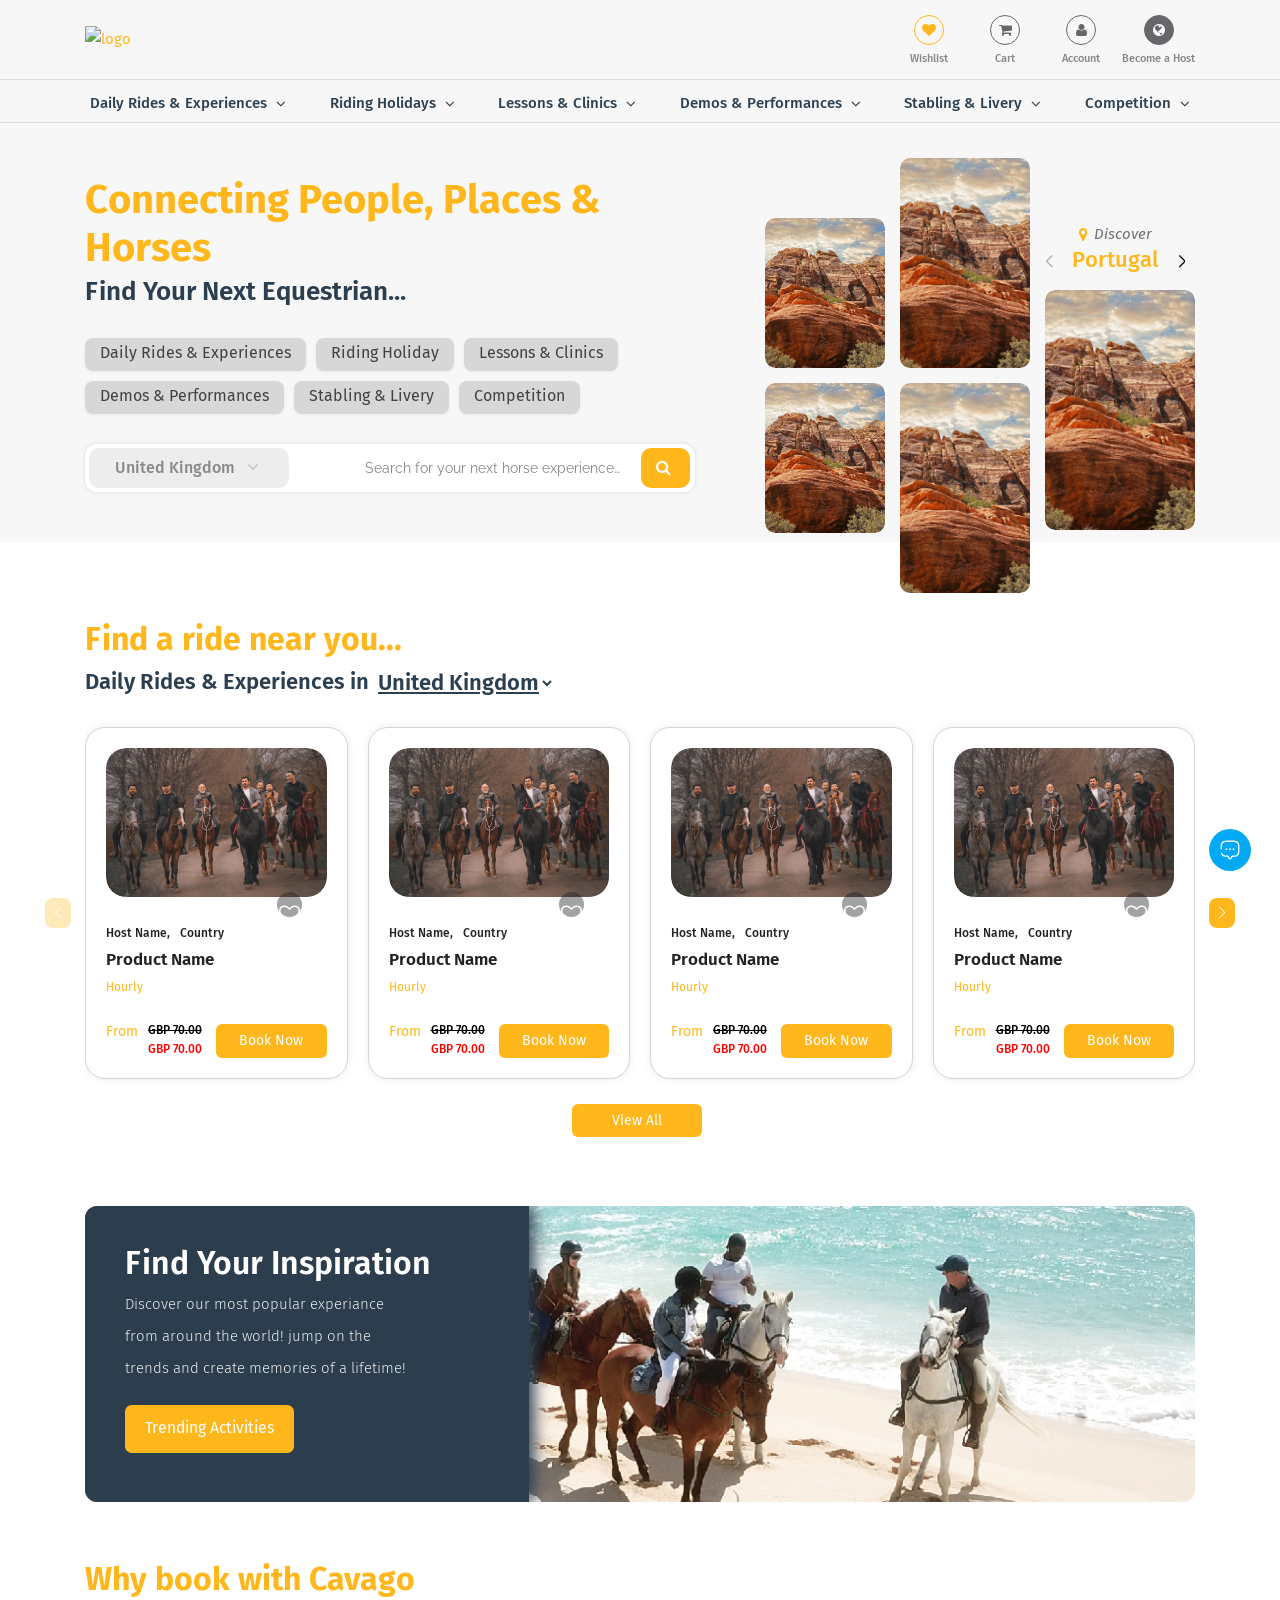
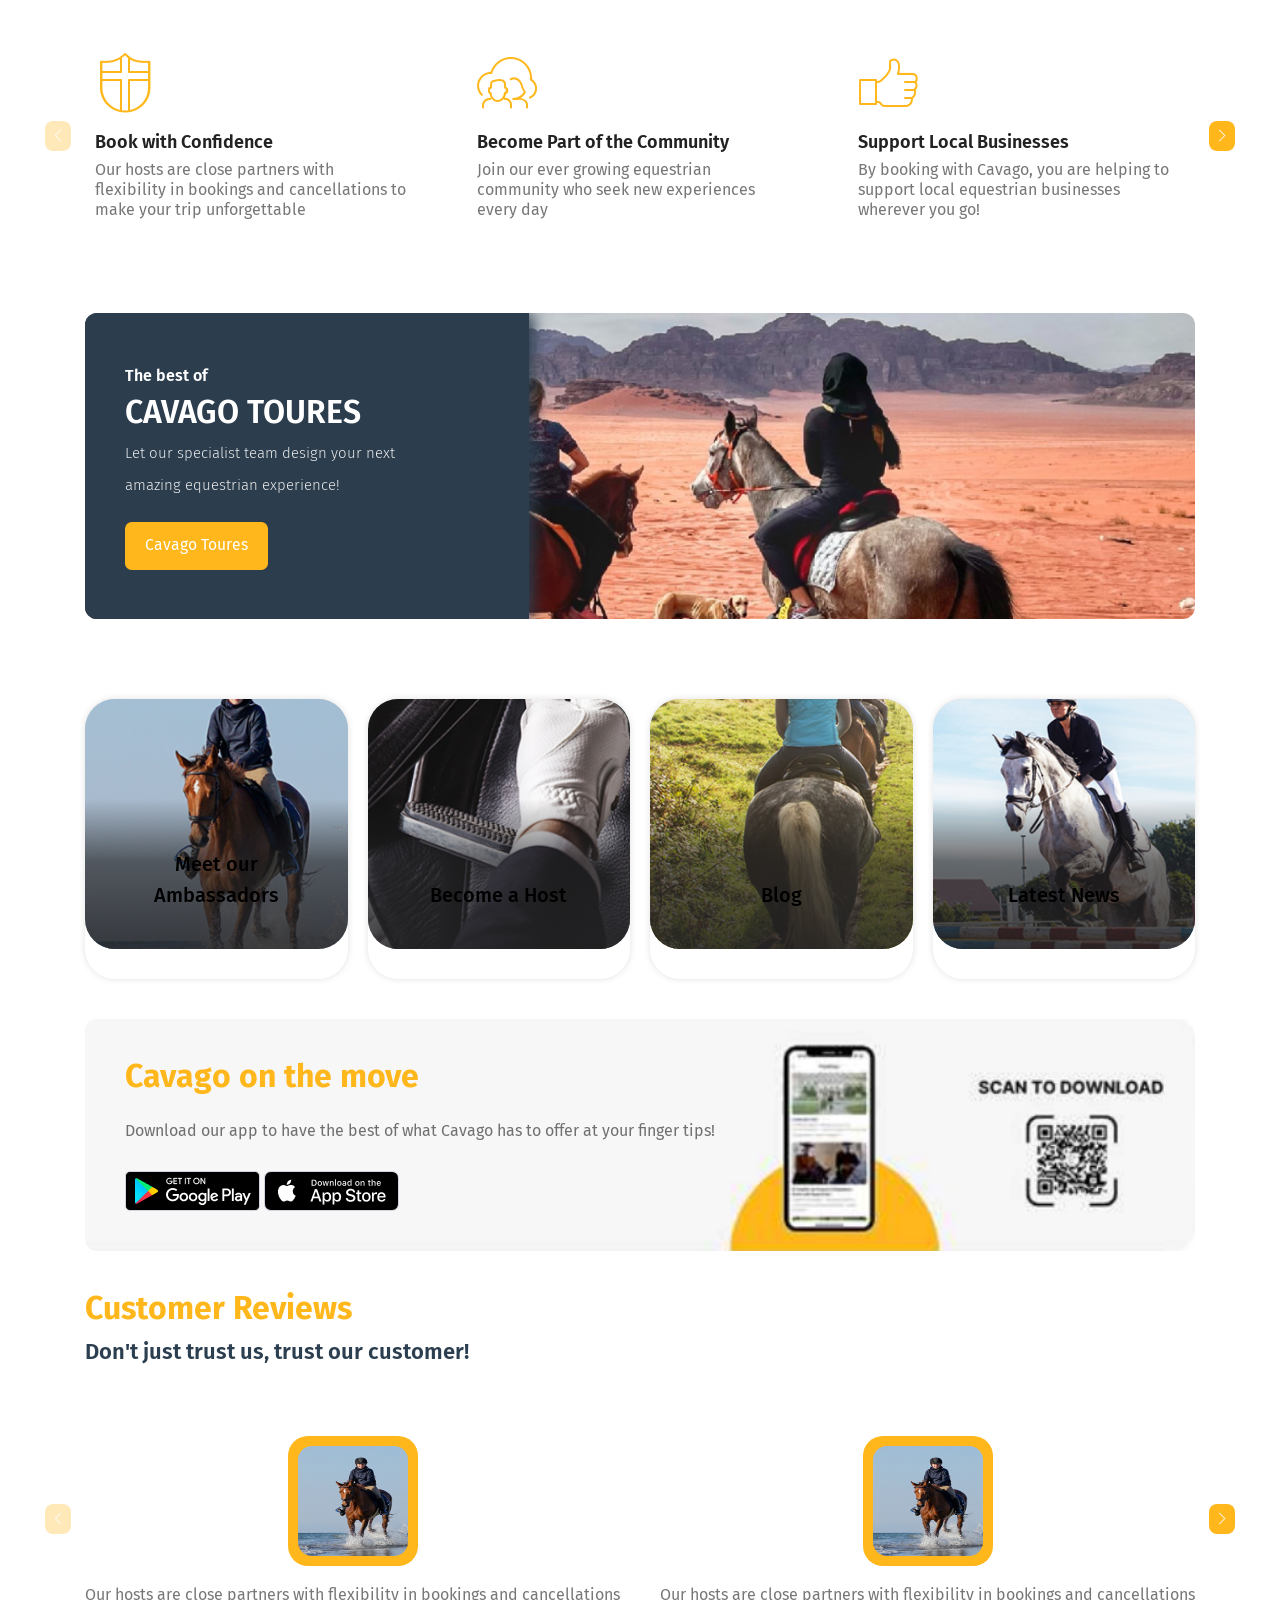
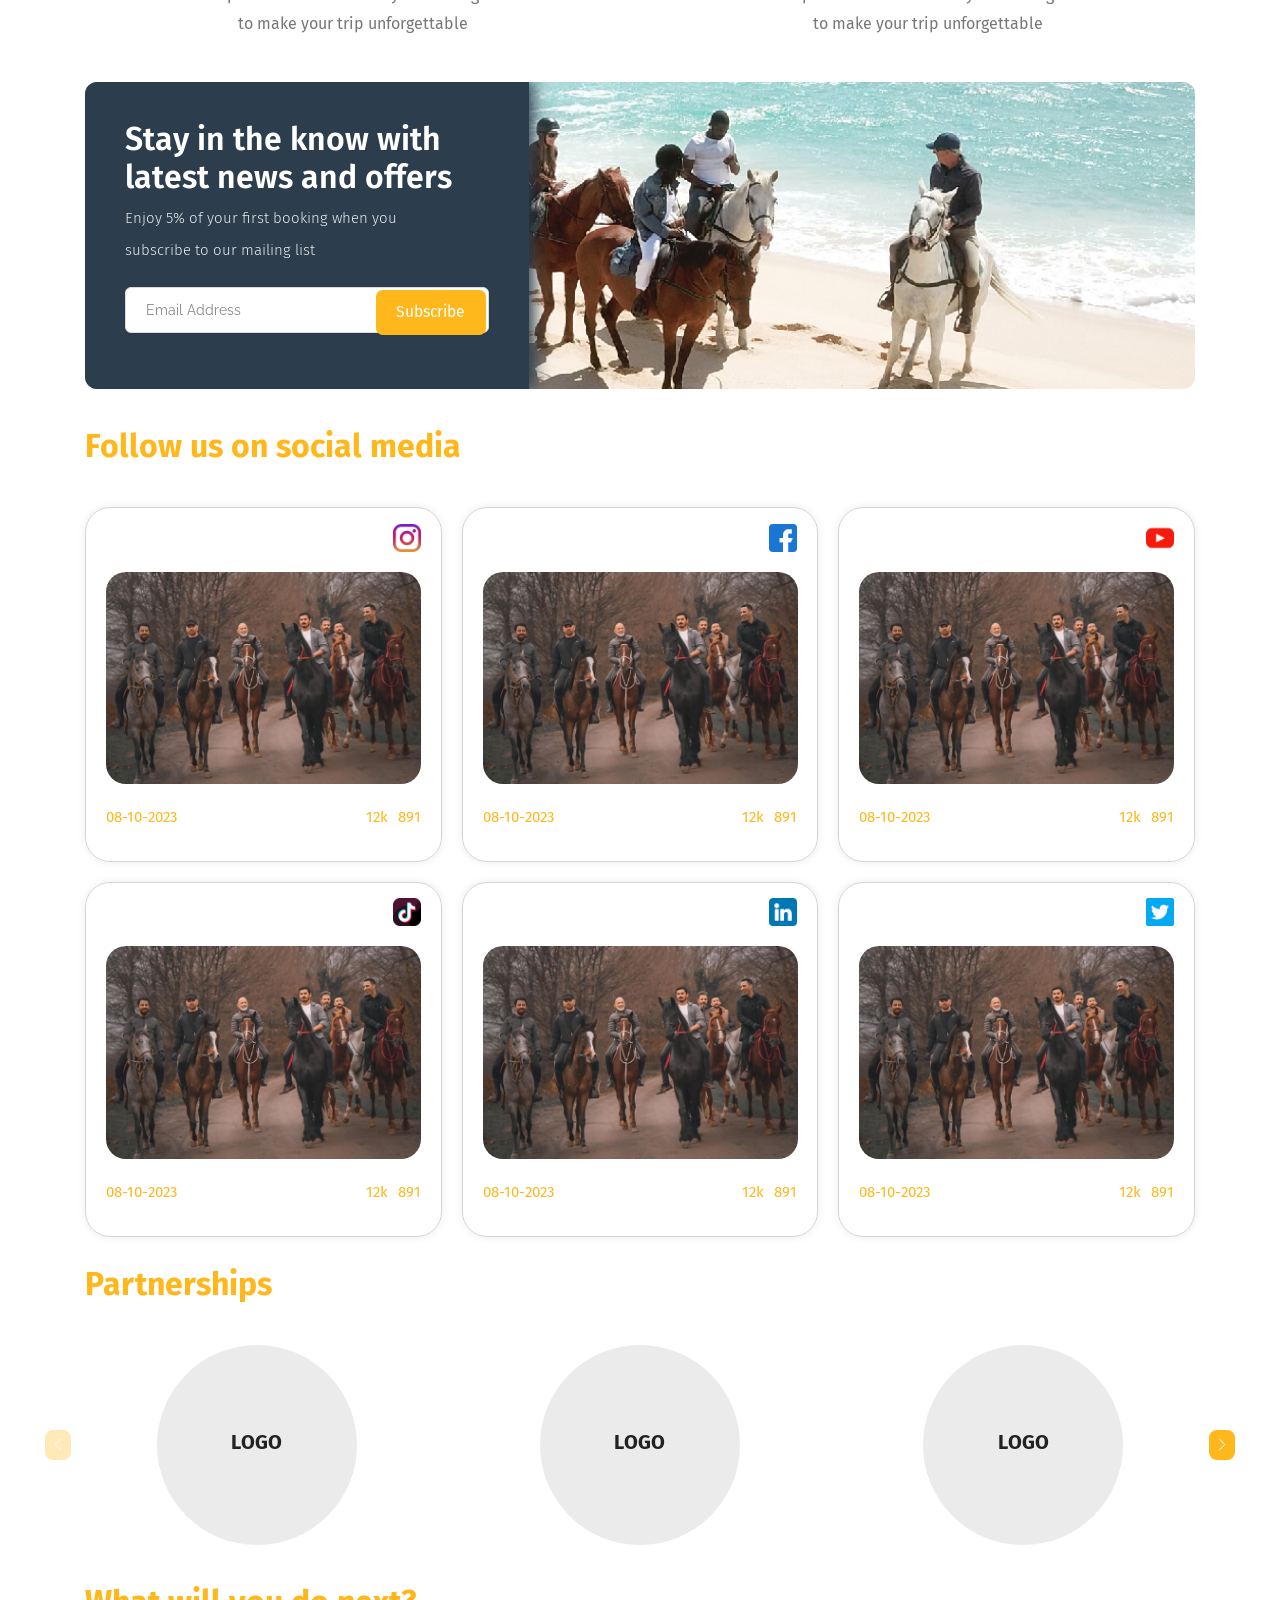
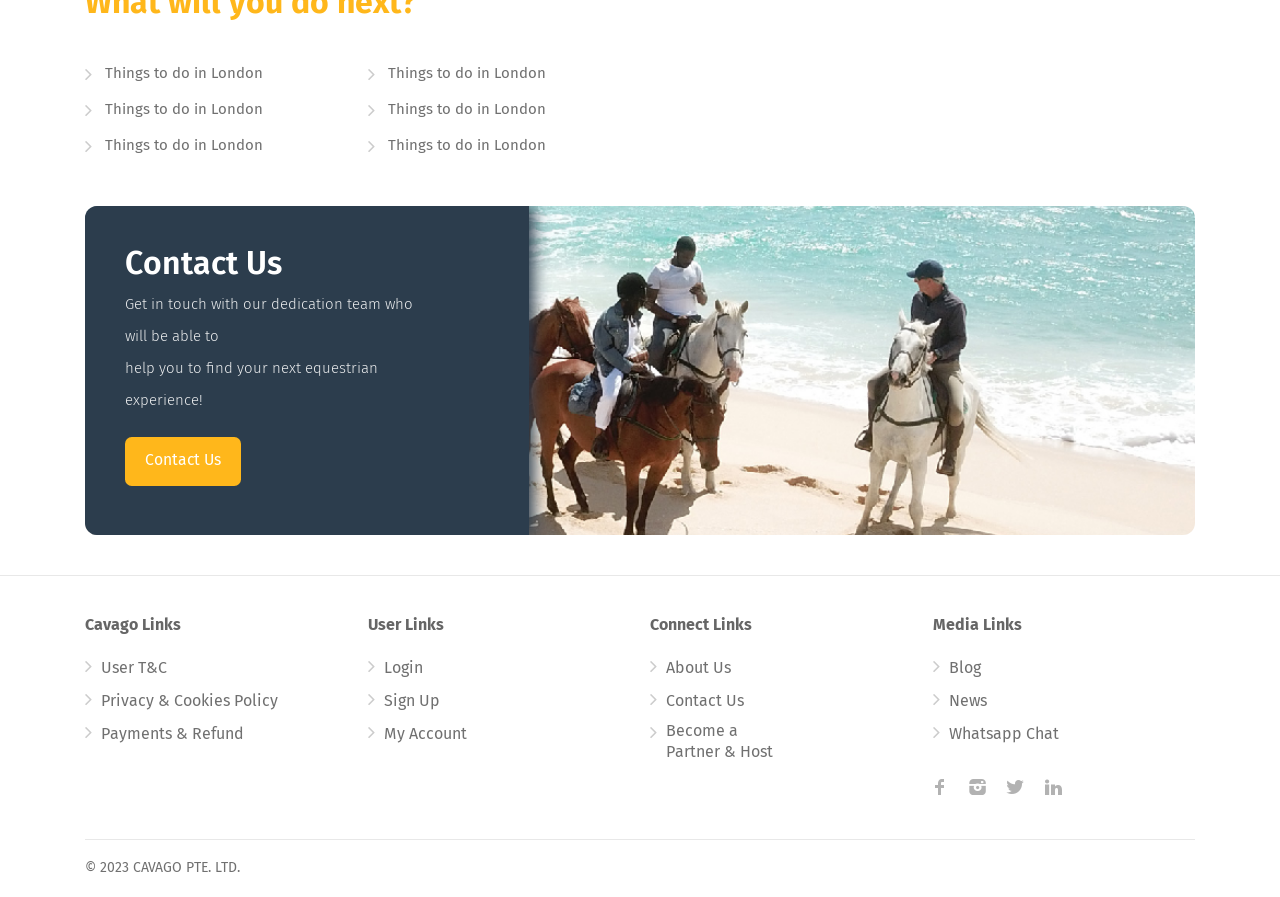
==== commit 24de1442: "home page creation & style js updated" ====
--- a/index.html
+++ b/index.html
@@ -6,7 +6,7 @@
     <meta name="viewport" content="width=device-width, initial-scale=1, maximum-scale=1">
     <link rel="stylesheet" href="css/style.css">
     <link rel="stylesheet" href="css/main-color.css" id="colors">
-    <link rel="stylesheet" href="css/custom.css" id="colors">
+    <link rel="stylesheet" href="css/home-page.css" id="colors">
     <link rel="stylesheet" href="https://unpkg.com/swiper/swiper-bundle.min.css" />
 </head>
 
@@ -61,7 +61,7 @@
                     </div>
                     <div class="main-navigation">
                         <nav class="navbar navbar-expand-lg bg-body-tertiary ">
-                            <div class="container custom-container">
+                            <div class="container">
                                 <a class="navbar-brand logo" href="#">
                                     <img src="https://mycavago.com/frontend/images/logo.png" alt="logo">
                                 </a>
@@ -345,7 +345,7 @@
                                                         <h6>Country</h6>
                                                     </div>
                                                     <div class="w-btn">
-                                                        <span class="like-icon custom-like-icon"></span>
+                                                        <span class="like-icon"></span>
                                                     </div>
                                                 </div>
 
@@ -625,13 +625,13 @@
         <section class="fullwidth  margin-top-60">
             <div class="container ">
                 <div class="book-with-cavago">
-                    <h2 class="section-header text-primary custom-book-with-cvg-title">
+                    <h2 class="section-header text-primary">
                         Why book with Cavago
                     </h2>
                 </div>
 
                 <div class="slide-nav-wrapper">
-                    <div class="why-cavago-container swiper custom-book-with-cavago">
+                    <div class="why-cavago-container swiper custom-book-with-cavago padding-top-20">
                         <div class="swiper-wrapper">
                             <!-- Add your slides here -->
                             <div class="swiper-slide">
@@ -766,7 +766,7 @@
                 <div class="row blog">
                     <div class="col-md-3 col-6">
                         <a href="javascript:void(0)" class="blog-compact-item-container">
-                            <div class="blog-compact-item custom-blog-compact-item">
+                            <div class="blog-compact-item">
 
                                 <img style="border-radius: 30px; " src="images/activities/ambassador.png">
 
@@ -778,11 +778,11 @@
                     </div>
                     <div class="col-md-3 col-6">
                         <a href="javascript:void(0)" class="blog-compact-item-container">
-                            <div class="blog-compact-item custom-blog-compact-item">
+                            <div class="blog-compact-item _h-70vh">
 
                                 <img style="border-radius: 30px; " src="images/activities/host.png">
 
-                                <div class="blog-compact-item-content ">
+                                <div class="blog-compact-item-content">
                                     <h3 style="color: #000; text-align: center;">Become a Host</h3>
                                 </div>
                             </div>
@@ -790,7 +790,7 @@
                     </div>
                     <div class="col-md-3 col-6">
                         <a href="javascript:void(0)" class="blog-compact-item-container">
-                            <div class="blog-compact-item custom-blog-compact-item">
+                            <div class="blog-compact-item _h-70vh">
 
                                 <img style="border-radius: 30px; " src="images/activities/blog.png">
 
@@ -802,7 +802,7 @@
                     </div>
                     <div class="col-md-3 col-6">
                         <a href="javascript:void(0)" class="blog-compact-item-container">
-                            <div class="blog-compact-item custom-blog-compact-item">
+                            <div class="blog-compact-item _h-70vh">
 
                                 <img style="border-radius: 30px; " src="images/activities/latest-news.png">
 
@@ -983,7 +983,7 @@
                 <div class="cavago-banners" style="background-image: url('images/activities/inspire.png');">
                     <div class="boxed-photo-banner">
                         <!-- Infobox -->
-                        <div class="">
+                        <div class="boxed-photo-banner-text">
                             <div class="boxed-photo-banner-inner-text">
                                 <h2>Stay in the know with latest news and offers</h2>
                                 <p>Enjoy 5% of your first booking when you subscribe to
@@ -1355,7 +1355,7 @@
             <div class="container">
                 <div class="cavago-banners" style="background-image: url('images/activities/inspire.png');">
                     <div class="boxed-photo-banner">
-                        <div class="">
+                        <div class="boxed-photo-banner-text">
                             <div class="boxed-photo-banner-inner-text">
                                 <h2>Contact Us</h2>
                                 <p>Get in touch with our dedication team who will be able
--- a/css/home-page.css
+++ b/css/home-page.css
@@ -0,0 +1,4197 @@
+@import url("bootstrap.min.css");
+@import url("https://fonts.googleapis.com/css?family=Raleway:300,400,500,600,700");
+@import url("https://fonts.googleapis.com/css?family=Open+Sans:500,600,700");
+@import url("../fonts/fira_fans/fira.css");
+
+::-webkit-input-placeholder {
+    color: rgb(136, 136, 136);
+    opacity: 1;
+  }
+
+  textarea {
+    height: auto;
+    line-height: 27px;
+    padding: 20px;
+    min-height: 130px;
+    min-width: 100%;
+    transition: none 0s ease 0s !important;
+  }
+
+  .left-side {
+    float: left;
+    width: 10%;
+    display: inline-block;
+  }
+  
+  .left-middle {
+    margin-left: 30px;
+    display: flex;
+    justify-content: center;
+    align-items: baseline;
+    width: fit-content !important;
+  }
+
+  @media (min-width: 375px) and (max-width: 412px) {
+    .right-side {
+      width: auto;
+      display: inline-block;
+      margin-top: 5px;
+      position: relative;
+    }
+  
+    .left-side {
+      width: 100%;
+      display: inline-block;
+    }
+  }
+
+  ul.footer-links {
+    margin: 0px 0px 15px;
+    padding: 0px;
+    width: 100%;
+    box-sizing: border-box;
+    display: inline-block;
+    float: left;
+  }
+
+  .footer-links li a {
+    padding: 0px 0px 15px 20px;
+    display: inline-block;
+    transition: all 0.2s ease-in-out 0s;
+    color: rgb(112, 112, 112) !important;
+    line-height: 1.4;
+    display: block;
+  }
+
+  .footer-links li::before {
+    font-family: FontAwesome;
+    font-size: 20px;
+    content: "";
+    position: absolute;
+    left: 0px;
+    top: -2px;
+    padding: 0px 7px 0px 0px;
+    color: rgb(204, 204, 204);
+  }
+
+  .copyrights {
+    color: rgb(112, 112, 112);
+    border-top: 1px solid rgba(0, 0, 0, 0.09);
+    margin-top: 60px;
+    text-align: center;
+    padding: 15px 0px;
+    display: inline-block;
+    width: 100%;
+    font-size: 14px;
+  }
+
+  #backtotop {
+    position: fixed;
+    right: 0px;
+    opacity: 0;
+    visibility: hidden;
+    bottom: 25px;
+    margin: 0px 25px 0px 0px;
+    z-index: 999;
+    transition: all 0.35s ease 0s;
+    transform: scale(0.7);
+    display: none !important;
+  }
+
+  #backtotop a {
+    text-decoration: none;
+    border: 0px none;
+    display: block;
+    width: 46px;
+    height: 46px;
+    background-color: rgb(102, 103, 107);
+    opacity: 1;
+    transition: all 0.3s ease 0s;
+    border-radius: 50%;
+    text-align: center;
+    font-size: 26px;
+  }
+
+  #backtotop a::after {
+    content: "";
+    font-family: FontAwesome;
+    position: relative;
+    display: block;
+    top: 50%;
+    transform: translateY(-55%);
+  }
+
+  #navigation ul li a::after {
+    content: "";
+    padding-left: 8px;
+    font-size: 22px;
+    position: relative;
+    top: 3px;
+  }
+
+#navigation ul li:hover ul a,
+#navigation ul ul a {
+  padding: 4px 40px 4px 15px !important;
+  line-height: 24px !important;
+}
+
+#navigation.style-1 ul li li a {
+    background: rgb(255, 255, 255) !important;
+  }
+  
+  #navigation.style-1 > ul a {
+    padding: 10px;
+    font-weight: 400;
+  }
+  
+  #navigation ul ul {
+    margin: 2px 0px 0px;
+  }
+  
+  #navigation.style-1 ul li {
+    margin: 0px;
+  }
+  
+  #navigation.style-1 {
+    margin: 0px;
+  }
+
+  .mega-menu {
+    opacity: 0;
+    visibility: hidden;
+    transition: all 0.25s ease 0s;
+    position: absolute;
+    box-shadow: rgba(0, 0, 0, 0.12) 0px 0px 10px 0px;
+    border-radius: 4px;
+    display: flex;
+    top: 100%;
+    left: 0px;
+    padding: 20px 0px;
+    box-sizing: border-box;
+    font-size: 14px;
+    margin-top: -2px;
+    background-color: rgb(255, 255, 255);
+    width: 200px;
+    z-index: 99;
+    transform: translate3d(-42%, 24px, 0px);
+  }
+
+  #navigation ul li .mega-menu ul {
+    opacity: 0;
+    visibility: hidden;
+    transform: translate3d(0px, 0px, 0px);
+    position: relative;
+    display: inline-block;
+    flex: 1 1 0%;
+    padding: 0px;
+    margin: 0px;
+    box-shadow: none;
+    border-radius: 0px;
+    top: auto;
+    left: auto;
+    background-color: transparent;
+  }
+
+  #navigation ul .mega-menu ul a {
+    color: rgb(68, 68, 68);
+    display: block;
+    margin-left: 0px;
+    transition: all 0.2s ease-in-out 0s;
+    opacity: 0.8;
+    padding: 0px !important;
+  }
+
+  .user-menu .user-name::after {
+    content: "";
+    font-family: FontAwesome;
+    transition: all 0.2s ease 0s;
+    transform: rotate(0deg);
+    display: inline-block;
+    margin-left: 6px;
+    color: rgb(170, 170, 170);
+  }
+
+body .dashboard-nav ul li a i.fa.fa-calendar-check-o::before,
+body .user-menu ul li a i.fa.fa-calendar-check-o::before {
+  content: "";
+  font-family: simple-line-icons;
+}
+
+.mm-menu {
+    display: flex;
+    -webkit-box-orient: vertical;
+    -webkit-box-direction: normal;
+    flex-direction: column;
+    padding: 0px;
+    margin: 0px;
+    box-sizing: border-box;
+    position: absolute;
+    top: var(--mm-offset-top);
+    right: var(--mm-offset-right);
+    bottom: var(--mm-offset-bottom);
+    left: var(--mm-offset-left);
+    z-index: 0;
+    background: var(--mm-color-background);
+    border-color: var(--mm-color-border);
+    color: var(--mm-color-text);
+    line-height: var(--mm-line-height);
+    -webkit-tap-highlight-color: var(--mm-color-background-emphasis);
+    -webkit-font-smoothing: antialiased;
+  }
+
+  .mm-panel {
+    z-index: 0;
+    box-sizing: border-box;
+    width: 100%;
+    overflow: hidden auto;
+    background: var(--mm-color-background);
+    border-color: var(--mm-color-border);
+    color: var(--mm-color-text);
+    transform: translate3d(100%, 0px, 0px);
+    transition: transform 0.4s ease 0s, -webkit-transform 0.4s ease 0s;
+  }
+
+  .mm-panel_opened {
+    z-index: 1;
+    transform: translate3d(0px, 0px, 0px);
+  }
+
+  .mm-panel_opened-parent {
+    transform: translate3d(-30%, 0px, 0px);
+  }
+
+  .mm-panel_noanimation {
+    transition: none 0s ease 0s !important;
+  }
+
+  .mm-panel_noanimation.mm-panel_opened-parent {
+    transform: translate3d(0px, 0px, 0px);
+  }
+
+  .mm-panels > .mm-panel {
+    position: absolute;
+    inset: 0px;
+  }
+
+  .mm-panels {
+    position: relative;
+    height: 100%;
+    -webkit-box-flex: 1;
+    flex-grow: 1;
+    overflow: hidden;
+    background: var(--mm-color-background);
+    border-color: var(--mm-color-border);
+    color: var(--mm-color-text);
+  }
+
+  [dir="rtl"] .mm-panel:not(.mm-panel_opened) {
+    transform: translate3d(-100%, 0px, 0px);
+  }
+
+  .mm-listitem_vertical > .mm-panel {
+    display: none;
+    width: 100%;
+    padding: 10px 0px 10px 10px;
+    transform: none !important;
+  }
+
+  .mm-listitem_vertical > .mm-listitem__btn {
+    height: var(--mm-listitem-size);
+    bottom: auto;
+  }
+
+  .mm-listitem_opened > .mm-listitem__btn::after {
+    transform: rotate(225deg);
+    right: 19px;
+  }
+
+  .mm-btn_prev::before {
+    transform: rotate(-45deg);
+    left: 23px;
+    right: auto;
+  }
+
+  .mm-navbar {
+    display: flex;
+    min-height: var(--mm-navbar-size);
+    border-bottom: 1px solid var(--mm-color-border);
+    color: var(--mm-color-text-dimmed);
+    text-align: center;
+    opacity: 1;
+    transition: opacity 0.4s ease 0s;
+    background: rgb(38, 38, 38);
+  }
+
+  .mm-listitem__btn,
+.mm-listitem__text {
+  display: block;
+  padding-left: 0px;
+  padding-right: 0px;
+  color: inherit;
+}
+
+.mm-listitem__text {
+    text-overflow: ellipsis;
+    white-space: nowrap;
+    overflow: hidden;
+    padding-left: 20px;
+    padding-right: 65px;
+    -webkit-box-flex: 1;
+    flex-grow: 1;
+    flex-basis: 10%;
+    border-bottom-width: 1px;
+    border-bottom-style: solid;
+    border-bottom-color: var(--mm-color-border);
+    font-size: 14px;
+    color: rgb(255, 255, 255);
+  }
+
+  .mm-listitem__btn {
+    background: rgba(3, 2, 1, 0);
+    border-color: inherit;
+    padding-right: 50px;
+    position: absolute;
+    width: 100%;
+  }
+
+  .mm-slideout {
+    transition: transform 0.4s ease 0s, -webkit-transform 0.4s ease 0s;
+    z-index: 1;
+  }
+
+  .mm-wrapper__blocker {
+    background: rgba(3, 2, 1, 0);
+    overflow: hidden;
+    display: none;
+    position: fixed;
+    inset: 0px;
+    z-index: 2;
+  }
+
+  [class*="mm-menu_columns-"] .mm-panels > .mm-panel {
+    right: auto;
+    transition-property: width, transform, -webkit-transform;
+  }
+
+  [class*="mm-panel_columns-"] {
+    border-right-width: 1px;
+    border-right-style: solid;
+    border-color: inherit;
+  }
+
+  .mm-counter {
+    display: block;
+    float: right;
+    background-color: rgba(255, 255, 255, 0.216);
+    height: 20px;
+    width: 20px;
+    text-align: center;
+    border-radius: 50%;
+    color: rgb(255, 255, 255);
+    line-height: 19px;
+    font-size: 10px;
+    font-weight: 600;
+    padding: 0px;
+    position: relative;
+    right: -10px;
+  }
+
+  .mm-divider {
+    position: relative;
+    text-overflow: ellipsis;
+    white-space: nowrap;
+    overflow: hidden;
+    min-height: var(--mm-line-height);
+    padding-right: 10px;
+    padding-left: 20px;
+    font-size: 75%;
+    text-transform: uppercase;
+    background: var(--mm-color-background);
+    opacity: 1;
+    transition: opacity 0.4s ease 0s;
+  }
+
+  .mm-divider::before {
+    content: "";
+    position: absolute;
+    inset: 0px;
+    z-index: -1;
+    background: var(--mm-color-background-highlight);
+  }
+
+  .mm-menu_dropdown {
+    box-shadow: rgba(0, 0, 0, 0.3) 0px 2px 10px;
+    height: 80%;
+  }
+
+  .mm-menu_tip-bottom::before,
+.mm-menu_tip-left::before,
+.mm-menu_tip-right::before,
+.mm-menu_tip-top::before {
+  content: "";
+  background: inherit;
+  box-shadow: rgba(0, 0, 0, 0.3) 0px 2px 10px;
+  display: block;
+  width: 15px;
+  height: 15px;
+  position: absolute;
+  z-index: -1;
+  transform: rotate(45deg);
+}
+
+.mm-menu_iconbar-left .mm-navbars_bottom,
+.mm-menu_iconbar-left .mm-navbars_top,
+.mm-menu_iconbar-left .mm-panels {
+  margin-left: var(--mm-iconbar-size);
+}
+
+.mm-wrapper_sidebar-collapsed .mm-menu_sidebar-collapsed,
+.mm-wrapper_sidebar-expanded .mm-menu_sidebar-expanded {
+  display: flex !important;
+  inset: 0px auto 0px 0px !important;
+}
+
+.mm-menu__blocker {
+    background: rgba(3, 2, 1, 0);
+    display: block;
+    position: absolute;
+    inset: 0px;
+    z-index: 3;
+  }
+
+  input.mm-toggle {
+    display: inline-block;
+    min-width: 58px;
+    width: 58px;
+    height: 34px;
+    margin-right: 10px;
+    margin-bottom: 0px;
+    margin-left: 10px;
+    margin-top: calc((var(--mm-listitem-size) - 34px) / 2);
+    background: var(--mm-color-border);
+    border-radius: 34px;
+    cursor: pointer;
+    transition: background-color 0.2s ease 0s;
+    border: none !important;
+    appearance: none !important;
+  }
+  
+input.mm-check {
+    cursor: pointer;
+    display: inline-block;
+    width: 40px;
+    height: 40px;
+    margin-right: 10px;
+    margin-bottom: 0px;
+    margin-left: 10px;
+    margin-top: calc((var(--mm-listitem-size) - 40px) / 2);
+    appearance: none !important;
+    border: none !important;
+    background: 0px 0px !important;
+  }
+
+  .mmenu-trigger {
+    height: 50px;
+    width: 50px;
+    display: none;
+    position: relative;
+    background-color: rgb(238, 238, 238);
+    border-radius: 4px;
+    cursor: pointer;
+    float: right;
+  }
+
+  
+  #logo {
+    position: relative;
+    margin: 5px 0px 0px;
+    width: calc(100% - 70px);
+    text-align: left;
+  }
+
+  .main-search-inner .highlighted-category {
+    float: left;
+    border-radius: 8px;
+    margin: 0px;
+    text-align: center;
+    transition: all 0.4s ease 0s;
+    transform: scale(1);
+    vertical-align: top;
+    position: relative;
+    width: auto;
+    box-shadow: rgba(102, 103, 107, 0.1) 0px 1px 3px;
+    background: rgb(215, 215, 215);
+  }
+
+  .main-search-inner .highlighted-category .highlighted-category-text {
+    color: rgb(66, 66, 66);
+    font-weight: 400;
+  }
+
+  
+  .main-search-inner .highlighted-category h4 {
+    transition: all 0.4s ease 0s;
+    line-height: 22px;
+    margin: 0px;
+    display: inline-block;
+    font-size: 16px;
+    font-weight: 400;
+    position: relative;
+    color: rgb(255, 255, 255);
+  }
+
+  /* Hero Section */
+
+  .hero-section-wrapper {
+    display: flex;
+    gap: 50px;
+  }
+  
+  .main-search-inner {
+    flex: 1 1 0%;
+  }
+  
+  .hero-section {
+    width: 100%;
+    background-color: rgb(247, 247, 247);
+  }
+  
+  .m-hero {
+    margin-left: 5rem;
+  }
+  
+  .m-hero .row .col-md-12 p {
+    color: rgb(0, 0, 0);
+    font-weight: 600;
+    font-size: x-large;
+  }
+  
+  .card-main {
+    position: absolute;
+    top: 30px;
+  }
+  
+  .card-main {
+    width: 450px;
+    display: flex;
+    flex-wrap: wrap;
+    justify-content: flex-end;
+    align-items: center;
+    gap: 15px;
+  }
+  
+  .first-row {
+    display: flex;
+    flex-direction: column;
+    gap: 15px;
+  }
+  
+  .second-row {
+    display: flex;
+    flex-direction: column;
+    gap: 15px;
+  }
+  
+  .third-row {
+    display: flex;
+    flex-direction: column;
+    gap: 15px;
+  }
+  
+  .first-row .first-row-card {
+    width: 120px;
+    height: 150px;
+    overflow: hidden;
+    border-radius: 10px;
+    margin: 0px;
+    box-sizing: border-box;
+    cursor: pointer;
+    background-position: center center;
+    background-size: cover;
+  }
+  
+  .second-row .second-row-card {
+    width: 130px;
+    height: 210px;
+    overflow: hidden;
+    border-radius: 10px;
+    margin: 0px;
+    box-sizing: border-box;
+    cursor: pointer;
+    background-position: center center;
+    background-size: cover;
+  }
+  
+  .third-row .third-row-card {
+    width: 150px;
+    height: 240px;
+    overflow: hidden;
+    border-radius: 10px;
+    margin: 0px;
+    box-sizing: border-box;
+    cursor: pointer;
+    background-position: center center;
+    background-size: cover;
+  }
+  
+  .first-row img {
+    height: 150px;
+    object-fit: cover;
+    border-radius: 10px;
+  }
+  
+  .second-row img {
+    height: 220px;
+    object-fit: cover;
+    border-radius: 10px;
+  }
+  
+  .third-row img {
+    height: 240px;
+    object-fit: cover;
+    border-radius: 10px;
+  }
+  
+  @media (max-width: 767px) {
+    .first-row .first-row-card {
+      width: 90px;
+      height: 100px;
+    }
+  
+    .second-row .second-row-card {
+      width: 100px;
+      height: 100px;
+    }
+  
+    .third-row .third-row-card {
+      width: 100px;
+      height: 150px;
+    }
+  
+    .first-row img {
+      height: 100px;
+    }
+  
+    .second-row img {
+      height: 160px;
+    }
+  
+    .third-row img {
+      height: 170px;
+    }
+  }
+  
+  @media (max-width: 400px) {
+    .first-row .first-row-card {
+      width: 80px;
+      height: 100px;
+    }
+  
+    .second-row .second-row-card {
+      width: 80px;
+      height: 100px;
+    }
+  
+    .third-row .third-row-card {
+      width: 80px;
+      height: 150px;
+    }
+  
+    .first-row img {
+      height: 100px;
+    }
+  
+    .second-row img {
+      height: 160px;
+    }
+  
+    .third-row img {
+      height: 170px;
+    }
+  }
+  
+  @media (min-width: 375px) and (max-width: 412px) {
+    .main-search-container {
+      height: auto;
+    }
+  
+    .m-hero {
+      width: 100%;
+      margin-left: 0px;
+      margin-top: 100px;
+    }
+  
+    .m-hero .row .col-md-12 h2 {
+      text-align: center;
+      font-size: 2rem;
+      display: flex;
+      flex-direction: column;
+    }
+  
+    .m-hero-h2 {
+      width: 100%;
+      font-weight: 500;
+      padding-bottom: 5px;
+    }
+  
+    .m-hero .row .col-md-12 p {
+      text-align: center;
+      font-size: 1.5rem;
+    }
+  
+    .highlighted-categories {
+      display: none;
+    }
+  
+    .main-search-input {
+      display: none;
+    }
+  
+    .main-search-input-h {
+      margin-top: 50px;
+      border-radius: 50px;
+      background-color: rgb(255, 255, 255);
+      box-shadow: rgba(0, 0, 0, 0.12) 0px 0px 8px 0px;
+      display: flex;
+      flex-wrap: wrap;
+      align-items: flex-start;
+      padding: 0px;
+      max-height: 57px;
+      border: 2px solid rgb(221, 220, 220);
+      width: 100% !important;
+    }
+  }
+  
+  @media (min-width: 375px) and (max-width: 412px) {
+    .product h2 {
+      font-size: 15px;
+    }
+  }
+
+  .header-search-input {
+    text-align: left;
+  }
+
+  .main-search-inner {
+    position: relative;
+    padding: 50px 0px;
+  }
+
+  .main-search-inner h2 {
+    color: rgb(255, 183, 27);
+    margin-top: 0px;
+    font-size: 40px;
+  }
+  
+  .main-search-inner p {
+    font-size: 26px;
+    font-weight: 600;
+    color: rgb(44, 63, 80);
+    margin-bottom: 30px;
+  }
+  
+  .main-search-input-item-exp {
+    flex: 1 1 0%;
+  }
+  
+  @media (min-width: 375px) and (max-width: 412px) {
+    .main-search-inner {
+    }
+  }
+
+  .main-search-input {
+    margin-top: 0px;
+    border-radius: 12px;
+    width: 100%;
+    max-width: 730px;
+    background-color: rgb(255, 255, 255);
+    box-shadow: rgba(0, 0, 0, 0.12) 0px 0px 4px 0px;
+    display: flex;
+    flex-wrap: wrap;
+    align-items: center;
+    padding: 4px;
+    border: 0px;
+    gap: 15px;
+    height: 48px;
+  }
+
+  .header-search-input {
+    margin-top: 50px;
+    border-radius: 50px;
+    width: 100%;
+    background-color: rgb(255, 255, 255);
+    box-shadow: rgba(0, 0, 0, 0.12) 0px 0px 8px 0px;
+    display: flex;
+    flex-wrap: wrap;
+    align-items: flex-start;
+    padding: 9px;
+    max-height: 57px;
+    border: 2px solid rgb(221, 220, 220);
+  }
+
+  .main-search-input-item {
+    width: 200px;
+    border-right: 0px;
+    position: relative;
+    padding-left: 0px;
+    padding-right: 0px;
+    margin: 0px;
+  }
+
+  .main-search-input-item-h {
+    flex: 1 1 0%;
+    border-right: 1px solid rgb(233, 233, 233);
+    margin-top: 3px;
+    position: relative;
+    padding-left: 30px;
+    padding-right: 30px;
+  }
+
+  .main-search-input input,
+.main-search-input input:focus {
+  font-size: 14px;
+  font-weight: normal;
+  border: none;
+  background: rgb(255, 255, 255);
+  margin: 0px;
+  padding: 0px;
+  height: 40px;
+  line-height: 40px;
+  box-shadow: none;
+}
+
+.main-search-input button.button {
+    font-size: 16px;
+    font-weight: 600;
+    padding: 0px 15px;
+    margin-right: 1px;
+    height: 40px;
+    outline: none;
+    border-radius: 10px;
+  }
+
+  .transparent-header
+  #header:not(.cloned)
+  #navigation.style-1
+  > ul
+  > li
+  > a.current,
+.transparent-header
+  #header:not(.cloned)
+  #navigation.style-1
+  > ul
+  > li:hover
+  > a {
+  background: rgb(102, 103, 107);
+  color: rgb(255, 255, 255);
+}
+
+.main-search-container.alt-search-box .main-search-input-item {
+    margin: 0px 0px 14px;
+    padding: 0px;
+    border: none;
+    width: 100%;
+    flex: 1 1 auto;
+  }
+
+  @media (min-width: 992px) {
+    .alt-search-box .main-search-input .pac-container {
+      box-shadow: none;
+      border: 1px solid rgb(226, 226, 226);
+      padding-top: 45px;
+      z-index: 9;
+      border-radius: 4px;
+      left: 0px !important;
+      top: 9px !important;
+    }
+  }
+
+  .slider-controls button.slide-m-next,
+.slider-controls button.slide-m-prev {
+  background-image: url("../images/slider-arrow-grey.svg");
+  background-position: 50% center;
+}
+
+.home-search-carousel .container.search-cont {
+    bottom: 0px;
+    transform: none;
+    padding: 15px 15px 55px;
+  }
+
+  .home-search-slider-headlines {
+    position: absolute;
+    margin: 0px auto;
+    left: 0px;
+    right: 0px;
+    z-index: 100;
+    top: initial;
+    padding-bottom: 0px !important;
+  }
+
+  .home-search-carousel .container.search-cont {
+    padding: 35px 35px 55px;
+  }
+
+
+  .book-with-cavago {
+    display: flex;
+    flex-direction: column;
+  }
+  
+  .customer-card {
+  }
+  
+  .customer-rev {
+    /* width: 140px; */
+    /* height: 140px; */
+    background-color: rgb(255, 183, 27);
+    display: flex;
+    justify-content: center;
+    align-items: center;
+    border-radius: 20px;
+    padding: 10px;
+  }
+  
+  .customer-rev-img {
+    width: 110px;
+    height: 110px;
+    border-radius: 14px;
+  }
+  
+  @media (min-width: 375px) and (max-width: 412px) {
+    .customer-reviews p {
+      font-size: 10px;
+      width: 100%;
+    }
+  }
+  
+  .partnership {
+    display: flex;
+    justify-content: center;
+    align-items: center;
+    width: 200px;
+    height: 200px;
+    border-radius: 50%;
+    background-color: rgb(235, 235, 235);
+  }
+  
+  @media (min-width: 375px) and (max-width: 412px) {
+    .partnership {
+      width: 100px;
+      height: 100px;
+    }
+  
+    .partnership h2 {
+      font-size: 20px;
+    }
+  }
+
+  .icon-box-v3 {
+    display: flex;
+    align-items: center;
+    gap: 15px;
+    padding: 0;
+  }
+
+  .ibv3-content h4 {
+    font-size: 18px;
+    color: rgb(34, 34, 34);
+    font-weight: 600;
+    margin-top: 0;
+  }
+
+  .boxed-photo-banner {
+    display: flex;
+    width: 40%;
+    background-color: rgb(44, 61, 77);
+    box-shadow: rgb(44, 61, 77) 5px 0px 15px;
+    padding: 40px;
+  }
+
+  .boxed-photo-banner::before {
+}
+
+.boxed-photo-banner-text {
+}
+
+.qr-photo-banner-text {
+  position: absolute;
+  top: 0px;
+  left: 0px;
+  width: 100%;
+  height: 100vh;
+  z-index: 10;
+  max-width: 50%;
+  background-color: rgb(140, 140, 140);
+}
+
+.boxed-photo-banner h2 {
+    color: rgb(255, 255, 255);
+    font-weight: 600;
+    margin-top: 0px;
+  }
+
+  .boxed-photo-banner p {
+    color: rgb(255, 255, 255);
+    opacity: 0.9;
+    font-size: 15px;
+    margin: 0px 0px 20px;
+    display: block;
+    font-weight: 300;
+  }
+
+  @media (min-width: 375px) and (max-width: 412px) {
+    .book-with-cavago h3 strong {
+      font-size: 15px;
+    }
+  
+    .book-with-cavago-title h4 {
+      /* font-size: 13px; */
+    }
+  
+    .book-with-cavago-title p {
+    }
+  }
+
+  .gallery-wrap .item {
+    flex: 1 1 0%;
+    height: 100%;
+    background-size: 500px;
+    background-position: 50% center;
+    background-repeat: no-repeat;
+    transition: flex 0.8s ease 0s;
+    position: relative;
+    overflow: hidden;
+    max-width: 500px;
+  }
+
+  .gallery-wrap .item h3 {
+    position: absolute;
+    bottom: 0px;
+    left: 0px;
+    font-weight: 600;
+    color: rgb(255, 255, 255);
+    font-size: 26px;
+    opacity: 0;
+    transform: translateX(-10px);
+    transition: all 0.6s ease 0s;
+    display: block;
+    white-space: nowrap;
+    background: rgba(0, 0, 0, 0.2);
+    backdrop-filter: blur(10px);
+    border-radius: 4px;
+    margin: 35px;
+    padding: 8px 15px;
+  }
+
+  
+  .gallery-wrap .item {
+    flex: 1 1 50%;
+    height: 250px;
+  }
+
+  .gallery-wrap .item:hover {
+    flex: 1 1 50%;
+  }
+
+  .gallery-wrap .item h3 {
+    opacity: 1;
+    transform: none;
+    margin: 0px;
+    border-radius: 0px;
+    font-size: 18px;
+    padding: 10px 12px;
+    white-space: break-spaces;
+  }
+
+  .category-small-box-alt .category-box-counter-alt {
+    font-size: 13px;
+    font-weight: 500;
+    color: rgb(144, 144, 144);
+    border-radius: 50px;
+    background-color: rgb(246, 246, 246);
+    display: block;
+    width: 40px;
+    text-align: center;
+    margin: 0px auto 12px;
+    left: auto;
+    right: auto;
+    transition: all 0.4s ease 0s;
+    padding: 2px 0px;
+    line-height: 21px;
+    height: 25px;
+    z-index: 11;
+    position: relative;
+  }
+
+  @media (max-width: 768px) {
+    .category-small-box-alt {
+      width: calc(50% - 25px);
+    }
+  }
+
+  @media (min-width: 768px) {
+    .category-small-box-alt {
+      width: calc(33.3333% - 25px);
+    }
+  }
+  
+  @media (min-width: 992px) {
+    .category-small-box-alt {
+      width: calc(33.3333% - 25px);
+    }
+  }
+  
+  @media (min-width: 1240px) {
+    .category-small-box-alt {
+      width: calc(20% - 25px);
+    }
+  }
+
+  @media (max-width: 991px) {
+    .main-search-input {
+      border-radius: 0px;
+      display: block;
+      padding: 0px;
+      max-height: 100%;
+      background-color: transparent;
+      box-shadow: none;
+      width: 100%;
+      border: none;
+    }
+  
+    .main-search-input .h-search-button {
+      display: none;
+    }
+  
+    
+  }
+
+  @media (min-width: 992px) {
+    .main-search-input .pac-container {
+      box-shadow: rgba(0, 0, 0, 0.15) 0px 0px 6px 0px;
+      border: none;
+      padding-top: 45px;
+      z-index: 9;
+      border-radius: 4px;
+      left: 0px !important;
+      top: 1px !important;
+    }
+  
+    .main-search-input.gray-style .pac-container {
+      box-shadow: none;
+      border: 1px solid rgb(224, 224, 224);
+    }
+  
+    .main-search-input-item,
+    .main-search-input-item #autocomplete-input {
+    }
+  }
+
+  .chosen-container {
+    position: relative;
+    display: flex;
+    align-items: center;
+    font-size: 14px;
+    zoom: 1;
+    user-select: none;
+  }
+
+  .chosen-container-single .chosen-single {
+    position: relative;
+    display: block;
+    overflow: hidden;
+    padding: 0px 0px 0px 18px;
+    height: 40px;
+    line-height: 50px;
+    border: 1px solid rgb(219, 219, 219);
+    box-shadow: rgba(0, 0, 0, 0.08) 0px 1px 3px 0px;
+    background-color: rgb(255, 255, 255);
+    color: rgb(136, 136, 136);
+    text-decoration: none;
+    white-space: nowrap;
+    font-weight: 500;
+    border-radius: 4px;
+  }
+
+  .chosen-container-active.chosen-with-drop .chosen-single {
+    border-radius: 6px;
+  }
+
+  .chosen-container-single .chosen-search input[type="text"] {
+    margin-top: 1px;
+    margin-right: 0px;
+    margin-left: 0px;
+    padding: 6px 20px 6px 6px;
+    width: 100%;
+    height: 40px;
+    outline: 0px;
+    display: block;
+    position: relative;
+    z-index: 9;
+    box-shadow: rgba(0, 0, 0, 0.04) 0px 1px 3px 0px;
+    margin-bottom: 10px !important;
+    border: 1px solid rgb(221, 221, 221) !important;
+    background-color: rgb(251, 251, 251) !important;
+  }
+
+  .chosen-container-single .chosen-drop {
+    margin-top: 6px;
+  }
+  
+  .chosen-container .chosen-results {
+    color: rgb(136, 136, 136);
+    position: relative;
+    overflow: hidden auto;
+    margin: 0px 4px 8px 0px;
+    padding: 0px 4px 0px 8px;
+    max-height: 300px;
+  }
+
+  .main-search-input-item .chosen-container-single .chosen-single,
+.main-search-input-item .chosen-single.chosen-container-active {
+  height: 40px;
+  line-height: 40px;
+  border: 0px;
+  background-color: rgb(237, 237, 237);
+  color: rgb(136, 136, 136);
+  border-radius: 10px;
+  z-index: 100;
+  box-shadow: none;
+  transition: all 0.3s ease 0s;
+  width: 200px;
+  display: flex;
+  align-items: center;
+  justify-content: center;
+}
+
+.main-search-input-item .chosen-single::after {
+    content: "";
+    position: absolute;
+    bottom: 0px;
+    display: block;
+    width: 100%;
+    left: 0px;
+    height: 10px;
+    background: transparent;
+    z-index: 112;
+    opacity: 1;
+  }
+
+  .select-options {
+    display: none;
+    position: absolute;
+    top: 100%;
+    right: 0px;
+    left: 0px;
+    z-index: 990;
+    margin: 0px;
+    list-style: none;
+    border-width: 0px 1px 1px;
+    border-right-style: solid;
+    border-bottom-style: solid;
+    border-left-style: solid;
+    border-right-color: rgb(224, 224, 224);
+    border-bottom-color: rgb(224, 224, 224);
+    border-left-color: rgb(224, 224, 224);
+    border-image: initial;
+    background-color: rgb(252, 252, 252);
+    padding: 8px 4px 0px;
+    border-top-style: initial;
+    border-top-color: initial;
+    border-radius: 0px 0px 4px 4px;
+    box-sizing: border-box;
+  }
+
+  ul.select-options li {
+    transition: all 0.15s ease-in 0s;
+    color: rgb(136, 136, 136);
+    margin: 0px;
+    padding: 10px;
+    list-style: none;
+    line-height: 15px;
+    border-radius: 4px;
+  }
+
+  .panel-dropdown a::after {
+    content: "";
+    font-family: FontAwesome;
+    font-size: 16px;
+    color: rgb(102, 103, 107);
+    font-weight: 500;
+    padding-left: 0px;
+    transition: all 0.3s ease 0s;
+    margin-left: 6px;
+    display: inline-block;
+  }
+
+  .more-search-options-trigger::after {
+    content: "";
+    font-family: FontAwesome;
+    font-size: 16px;
+    color: rgb(102, 103, 107);
+    font-weight: 500;
+    padding-left: 0px;
+    transition: all 0.3s ease 0s;
+    margin-left: 6px;
+    display: inline-block;
+  }
+
+  .listings-container.fs-listings.list-layout .listing-content {
+    flex: 4 1 0%;
+  }
+
+  .listings-container.fs-listings.list-layout .listing-img-container {
+    flex: 0 1 auto;
+  }
+  
+  @media (max-width: 768px) {
+   
+  
+    .user-profile-titlebar .star-rating {
+      position: relative;
+    }
+  }
+
+  .coupon-widget {
+    background-position: 50% center;
+  }
+
+  .listing-item-container.compact.order-summary-widget .listing-item {
+    border-radius: 30px 30px 0px 0px;
+    
+  }
+
+  .social-card-header {
+    display: flex;
+    justify-content: space-between;
+    align-items: center;
+    padding: 15px 20px 0px 20px;
+  }
+  
+  .social-card-logo {
+    margin-top: 0;
+  }
+  
+  .social-card-logo img {
+    width: 90px;
+  }
+  
+  .social-card img {
+    width: 28px;
+  }
+  
+  .social-card-footer {
+    display: flex;
+    justify-content: space-between;
+    align-items: center;
+    padding: 0px 20px 10px 20px;
+  }
+  
+  @media (min-width: 375px) and (max-width: 412px) {
+    .social-card-logo img {
+      width: 50px;
+    }
+  
+    .social-card img {
+      width: 20px;
+    }
+  
+    .social-card-footer .social-card-logo h6 strong {
+      font-size: 7px;
+    }
+  }
+
+  #titlebar.listing-titlebar span.listing-tag {
+    margin: 0px 0px 0px 10px;
+    
+  }
+
+  #titlebar.listing-titlebar .numerical-rating {
+    margin: 2px 0px 0px;
+  }
+
+  #titlebar.listing-titlebar {
+    margin: 2px 0px 0px;
+  }
+
+  .listing-slider-small .item,
+.listing-slider .item {
+  
+  background-position: 50% center;
+  
+}
+
+.bsf-right {
+    flex: 1 1 0%;
+  }
+
+.bsf-left {
+    flex: 1.2 1 0%;
+  }
+
+  .rating-overview {
+    margin: 35px 0px 25px;
+    padding: 30px 20px 30px 30px;
+  }
+
+  .sub-ratings-container {
+    margin: 25px 0px 30px;
+    border-width: 1px 0px;
+    border-top-style: solid;
+    border-bottom-style: solid;
+    border-top-color: rgb(230, 230, 230);
+    border-bottom-color: rgb(230, 230, 230);
+    border-image: initial;
+    background-color: transparent;
+    display: flex;
+    flex-wrap: wrap;
+    border-left-style: initial;
+    border-left-color: initial;
+    border-right-style: initial;
+    border-right-color: initial;
+    padding: 20px 0px;
+    border-radius: 0px;
+  }
+
+  .sub-ratings-container .leave-rating label::before {
+    content: "";
+    color: rgb(255, 198, 0);
+  }
+  
+  .sub-ratings-container .leave-rating input[type="radio"]:hover ~ label::before,
+  .sub-ratings-container
+    .leave-rating
+    input[type="radio"]:checked
+    ~ label::before {
+    content: "";
+  }
+
+  .sub-ratings-container .leave-rating input[type="radio"] ~ label::after {
+    content: "";
+    position: absolute;
+    left: 0px;
+    color: rgb(255, 198, 0);
+    opacity: 0;
+    transition: all 0.2s ease 0s;
+  }
+  
+  .sub-ratings-container .leave-rating input[type="radio"]:hover ~ label::after,
+  .sub-ratings-container
+    .leave-rating
+    input[type="radio"]:checked
+    ~ label::after {
+    opacity: 1;
+  }
+
+  .daterangepicker .calendar-table .next span,
+.daterangepicker .calendar-table .prev span {
+  color: rgb(255, 255, 255);
+  border-style: solid;
+  border-color: rgb(170, 170, 170);
+  border-image: initial;
+  border-width: 0px 2px 2px 0px;
+  border-radius: 0px;
+  
+}
+
+.panel-dropdown-scrollable {
+    
+    margin: 22px 6px 16px;
+  }
+
+  .listing-nav {
+    
+    margin: 0px 0px 35px;
+    
+  }
+
+  .pricing-list-container ul li {
+    padding: 30px 110px 30px 30px;
+    position: relative;
+  }
+
+  .review-images a {
+    flex: 4 1 0%;
+   
+  }
+
+  .blog-compact-item-container {
+    border-radius: 30px;
+  }
+
+  .blog-compact-item {
+    border-radius: 30px;
+    height: 250px;
+   
+  }
+
+  .blog-compact-item::before {
+   
+    border-radius: 30px;
+  }
+
+  .blog-compact-item-content {
+    
+    z-index: 10;
+    
+  }
+
+  @media (min-width: 375px) and (max-width: 412px) {
+    .blog {
+      /* height: 350px; */
+      display: flex;
+      justify-content: space-between;
+      flex-wrap: wrap;
+    }
+  
+    .blog-compact-item {
+      height: 140px;
+    }
+  
+    .blog-compact-item-container h3 {
+      font-size: 15px;
+    }
+  }
+
+  button.button,
+input[type="button"],
+input[type="submit"],
+a.button.border,
+a.button {
+  padding: 8px 18px;
+  font-size: 14px;
+  font-weight: 400;
+  border-radius: 6px;
+}
+
+.style-2 .ui-accordion .ui-accordion-header,
+.style-2 .trigger a {
+  
+  padding: 27px 60px 27px 0px;
+  
+}
+
+.plan {
+    flex: 1 1 0%;
+ 
+  }
+
+  
+.plan-price {
+   
+    padding: 48px 30px 45px;
+  }
+  
+  .list-4 li,
+.list-3 li,
+.list-2 li,
+.list-1 li {
+ 
+  margin: 14px 0px 14px 22px;
+}
+
+.list-1.alt li {
+    margin: 12px 0px 12px 22px;
+  }
+
+  .info-box h4 {
+    margin: 0px 0px 20px;
+    
+  }
+
+  #result .success,
+.notification {
+  
+  padding: 20px 50px 20px 26px;
+}
+
+.testimonial-box {
+    
+    padding: 38px 38px 38px 110px;
+    
+  }
+ 
+  .info-banner-content a.button {
+    margin: 0px 20px -15px;
+  }
+
+  .listing-item-container.list-layout .listing-item-image {
+    flex: 2 1 0%;
+    border-radius: 4px 0px 0px 4px;
+  }
+
+  .listing-item-container.list-layout .numerical-rating {
+    margin: 10px 0px 5px;
+  }
+
+  .listing-item-container {
+    border-radius: 25px;
+    margin-bottom: 20px;
+    border: 1px solid #d5d5d5;
+
+  }
+
+  .listing-item {
+    border-radius: 30px 30px 0px 0px;
+    background-position: 50% center;
+    
+  }
+
+  .listing-item-content {
+    
+    left: 120px;
+    
+  }
+
+  .listing-item-container.list-layout span.tag {
+    
+    margin: 0px 20px 0px 0px;
+    
+  }
+
+  .listing-item-container .star-rating {
+    padding: 10px 20px 20px;
+  }
+
+  span.like-icon {
+    font-size: 22px;
+    cursor: pointer;
+    display: flex;
+    height: 25px;
+    width: 25px;
+    transition: all 0.4s ease 0s;
+    align-items: center;
+    justify-content: center;
+    position: relative;
+  }
+
+
+  @media (max-width: 768px) {
+    .category-small-box {
+      width: calc(50% - 21px);
+    }
+  }
+  
+  @media (min-width: 768px) {
+    .category-small-box {
+      width: calc(33.3333% - 21px);
+    }
+  }
+  
+  @media (min-width: 992px) {
+    .category-small-box {
+      width: calc(33.3333% - 21px);
+    }
+  }
+  
+  @media (min-width: 1240px) {
+    .category-small-box {
+      width: calc(16.6667% - 21px);
+    }
+  }
+
+  .dashboard-content,
+.dashboard-nav {
+  flex: 1 1 0%;
+}
+
+@media (max-width: 991px) {
+   
+  
+    .main-search-input select,
+    .main-search-input select:focus {
+      font-size: 14px;
+      height: 40px;
+      padding: 6px 10px;
+    }
+
+    .main-search-input-item .chosen-container-single .chosen-single,
+  .main-search-input-item .chosen-single.chosen-container-active,
+  .gray-style .main-search-input-item .chosen-container-single .chosen-single,
+  .gray-style .main-search-input-item .chosen-single.chosen-container-active,
+  .gray-style.main-search-input input,
+  .gray-style.main-search-input input:focus,
+  .main-search-input input,
+  .main-search-input input:focus {
+    height: 40px;
+    line-height: 40px;
+  }
+
+  .main-search-input-item .chosen-container .chosen-drop {
+    border-width: 0px 1px 1px;
+    border-right-style: solid;
+    border-bottom-style: solid;
+    border-left-style: solid;
+    border-right-color: rgb(224, 224, 224);
+    border-bottom-color: rgb(224, 224, 224);
+    border-left-color: rgb(224, 224, 224);
+    border-image: initial;
+    border-top-style: initial;
+    border-top-color: initial;
+    border-radius: 0px 0px 4px 4px;
+  }
+
+}  
+
+@media (max-width: 767px) {
+    .listing-features {
+      columns: auto 1;
+    }
+
+    .small-dialog-header h3 {
+        
+        line-height: 30px;
+      }
+}    
+
+.customClass {
+    overflow-x: hidden;
+  }
+
+/* social media card bg  */
+
+.listing-item:before {
+	background: none;
+	background-color: none;
+}
+
+  /* //////////////////////////////////////////// */
+/* //////////////////////////////////////////// */
+/* custom override// End */
+/* //////////////////////////////////////////// */
+/* //////////////////////////////////////////// */
+#wrapper {
+    background-color: rgb(255, 255, 255);
+  }
+  
+  #header-container.fixed {
+    position: fixed;
+    top: 0px;
+    width: 100%;
+    z-index: 1100;
+    background-color: rgb(255, 255, 255);
+  }
+  
+  #header.cloned {
+    position: fixed;
+    top: 0px;
+    width: 100%;
+    z-index: 999;
+  }
+  
+  #header.cloned.unsticky {
+    opacity: 1;
+    visibility: hidden;
+    pointer-events: none;
+    transform: translate(0px, -100%) scale(1);
+    transition: all 0.3s ease 0s;
+  }
+  
+  .main-search-input-item-exp {
+    flex: 1 1 0%;
+  }
+  
+  /* .main-search-input .h-search-button {
+    display: none;
+  } */
+  
+  body .dashboard-nav ul li a i.fa.fa-calendar-check-o::before,
+  body .user-menu ul li a i.fa.fa-calendar-check-o::before {
+    content: "";
+    font-family: simple-line-icons;
+  }
+  
+  header.fullwidth .container {
+    width: 100%;
+    margin: 0px;
+    padding: 0px 40px;
+  }
+  
+  .hero-section {
+    width: 100%;
+    background-color: rgb(247, 247, 247);
+  }
+  .hero-section-wrapper {
+    display: flex;
+    gap: 50px;
+  }
+  
+  .main-search-inner {
+    flex: 1 1 0%;
+  }
+  
+  @media (max-width: 991px) {
+    .main-search-container {
+      height: auto;
+    }
+  
+    .main-search-inner {
+      position: relative;
+      top: 0px;
+      transform: none;
+      padding-top: 30px;
+    }
+  }
+  
+  .main-search-inner {
+    position: relative;
+    padding: 50px 0px;
+    transform: none;
+  
+  }
+  
+  @media (min-width: 375px) and (max-width: 412px) {
+    .main-search-inner {
+    }
+  }
+  
+  .main-search-inner .highlighted-category {
+    float: left;
+    border-radius: 8px;
+    margin: 0px;
+    text-align: center;
+    transition: all 0.4s ease 0s;
+    transform: scale(1);
+    vertical-align: top;
+    position: relative;
+    width: auto;
+    box-shadow: rgba(102, 103, 107, 0.1) 0px 1px 3px;
+    background: rgb(215, 215, 215);
+  }
+  
+  .transparent-header .main-search-inner .highlighted-category:hover {
+    color: rgb(51, 51, 51);
+    box-shadow: rgba(0, 0, 0, 0.1) 0px 2px 8px;
+    background-color: rgb(255, 255, 255);
+  }
+  
+  /* .card-main {
+    position: absolute;
+    top: 30px;
+  }
+  
+  .card-main {
+    width: 450px;
+    display: flex;
+    flex-wrap: wrap;
+    justify-content: flex-end;
+    align-items: center;
+    gap: 15px;
+  } */
+  
+  .first-row {
+    display: flex;
+    flex-direction: column;
+    gap: 15px;
+  }
+  
+  .second-row {
+    display: flex;
+    flex-direction: column;
+    gap: 15px;
+  }
+  
+  .third-row {
+    display: flex;
+    flex-direction: column;
+    gap: 15px;
+  }
+  
+  .first-row .first-row-card {
+    width: 120px;
+    height: 150px;
+    overflow: hidden;
+    border-radius: 10px;
+    margin: 0px;
+    box-sizing: border-box;
+    cursor: pointer;
+    background-position: center center;
+    background-size: cover;
+  }
+  
+  .second-row .second-row-card {
+    width: 130px;
+    height: 210px;
+    overflow: hidden;
+    border-radius: 10px;
+    margin: 0px;
+    box-sizing: border-box;
+    cursor: pointer;
+    background-position: center center;
+    background-size: cover;
+  }
+  
+  .third-row .third-row-card {
+    width: 150px;
+    height: 240px;
+    overflow: hidden;
+    border-radius: 10px;
+    margin: 0px;
+    box-sizing: border-box;
+    cursor: pointer;
+    background-position: center center;
+    background-size: cover;
+  }
+  
+  .first-row img {
+    height: 150px;
+    object-fit: cover;
+    border-radius: 10px;
+  }
+  
+  .second-row img {
+    height: 220px;
+    object-fit: cover;
+    border-radius: 10px;
+  }
+  
+  .third-row img {
+    height: 240px;
+    object-fit: cover;
+    border-radius: 10px;
+  }
+  
+  @media (max-width: 767px) {
+    .first-row .first-row-card {
+      width: 90px;
+      height: 100px;
+    }
+  
+    .second-row .second-row-card {
+      width: 100px;
+      height: 100px;
+    }
+  
+    .third-row .third-row-card {
+      width: 100px;
+      height: 150px;
+    }
+  
+    .first-row img {
+      height: 100px;
+    }
+  
+    .second-row img {
+      height: 160px;
+    }
+  
+    .third-row img {
+      height: 170px;
+    }
+  }
+  
+  @media (max-width: 400px) {
+    .first-row .first-row-card {
+      width: 80px;
+      height: 100px;
+    }
+  
+    .second-row .second-row-card {
+      width: 80px;
+      height: 100px;
+    }
+  
+    .third-row .third-row-card {
+      width: 80px;
+      height: 150px;
+    }
+  
+    .first-row img {
+      height: 100px;
+    }
+  
+    .second-row img {
+      height: 160px;
+    }
+  
+    .third-row img {
+      height: 170px;
+    }
+  }
+  
+  @media (min-width: 375px) and (max-width: 412px) {
+    .main-search-container {
+      height: auto;
+    }
+  
+    .m-hero {
+      width: 100%;
+      margin-left: 0px;
+      margin-top: 100px;
+    }
+  
+    .m-hero .row .col-md-12 h2 {
+      text-align: center;
+      font-size: 2rem;
+      display: flex;
+      flex-direction: column;
+    }
+  
+    .m-hero-h2 {
+      width: 100%;
+      font-weight: 500;
+      padding-bottom: 5px;
+    }
+  
+    .m-hero .row .col-md-12 p {
+      text-align: center;
+      font-size: 1.5rem;
+    }
+  
+    .highlighted-categories {
+      display: none;
+    }
+  
+    /* .main-search-input {
+      display: none;
+    } */
+  
+    .main-search-input .h-search-button {
+    display: none;
+  }
+  
+    .main-search-input-h {
+      margin-top: 50px;
+      border-radius: 50px;
+      background-color: rgb(255, 255, 255);
+      box-shadow: rgba(0, 0, 0, 0.12) 0px 0px 8px 0px;
+      display: flex;
+      flex-wrap: wrap;
+      align-items: flex-start;
+      padding: 0px;
+      max-height: 57px;
+      border: 2px solid rgb(221, 220, 220);
+      width: 100% !important;
+    }
+  }
+  
+  @media (min-width: 375px) and (max-width: 412px) {
+    .product h2 {
+      font-size: 22px;
+    }
+  }
+  
+  .card-main {
+    position: absolute;
+    top: 30px;
+  }
+  
+  .card-main {
+    width: 450px;
+    display: flex;
+    flex-wrap: wrap;
+    justify-content: flex-end;
+    align-items: center;
+    gap: 15px;
+  }
+  
+  .customClass {
+    overflow-x: hidden;
+  }
+  
+  .boxed-photo-banner {
+    display: flex;
+    width: 40%;
+    background-color: rgb(44, 61, 77);
+    box-shadow: rgb(44, 61, 77) 5px 0px 15px;
+    padding: 40px;
+    border-radius: 0px ;
+  
+  }
+  
+  .home-search-carousel .container.search-cont {
+    bottom: 0px;
+    transform: none;
+    padding: 15px 15px 55px;
+  }
+  
+  .book-with-cavago {
+    display: flex;
+    flex-direction: column;
+  }
+  
+  .custom-blog-compact-item {
+    background: 50% center / cover no-repeat rgb(204, 204, 204);
+    border-radius: 30px;
+    display: block;
+    position: relative;
+    height: 250px;
+    z-index: 100;
+    cursor: pointer;
+  }
+  
+  .blog-compact-item {
+    height: 250px;
+  }
+  
+  @media (max-width: 767px) {
+    .blog-compact-item {
+      height: 150px;
+    }
+  }
+  
+  .customer-rev {
+    /* width: 140px; */
+    /* height: 140px; */
+    background-color: rgb(255, 183, 27);
+    display: flex;
+    justify-content: center;
+    align-items: center;
+    border-radius: 20px;
+    padding: 10px;
+  }
+  
+  .customer-rev-img {
+    width: 110px;
+    height: 110px;
+    border-radius: 14px;
+  }
+  
+  .social-card-logo {
+    margin-top: 0;
+  }
+  
+  #footer a {
+    color: rgb(102, 103, 107);
+  }
+  
+  ul.footer-links {
+    margin: 0px 0px 15px;
+    padding: 0px;
+    width: 100%;
+    box-sizing: border-box;
+    display: inline-block;
+    float: left;
+  }
+  
+  .footer-links li {
+    position: relative;
+    list-style: none;
+  }
+  
+  .footer-links li a {
+    padding: 0px 0px 15px 20px;
+    display: inline-block;
+    transition: all 0.2s ease-in-out 0s;
+    color: rgb(112, 112, 112) !important;
+    line-height: 1.4;
+    display: block;
+  }
+  
+  #footer .footer-links li a:hover {
+    padding-left: 22px;
+    color: rgb(102, 103, 107);
+  }
+  
+  .footer-links li::before {
+    font-family: FontAwesome;
+    font-size: 20px;
+    content: "";
+    position: absolute;
+    left: 0px;
+    top: -2px;
+    padding: 0px 7px 0px 0px;
+    color: rgb(204, 204, 204);
+  }
+  
+  .copyrights {
+    color: rgb(112, 112, 112);
+    border-top: 1px solid rgba(0, 0, 0, 0.09);
+    margin-top: 60px;
+    text-align: center;
+    padding: 15px 0px;
+    display: inline-block;
+    width: 100%;
+    font-size: 14px;
+  }
+  
+  #footer.alt .copyrights {
+    margin-top: 0px;
+    border: none;
+    padding: 25px;
+  }
+  
+  .copyrights a {
+    color: rgb(112, 112, 112);
+  }
+  
+  #footer.dark {
+    background: rgb(34, 34, 34);
+    color: rgb(170, 170, 170);
+  }
+  
+  #footer.dark a,
+  #footer.dark h4,
+  #footer.dark a:hover {
+    color: rgb(255, 255, 255);
+  }
+  
+  #footer.dark .text-widget,
+  #footer.dark .text-widget span,
+  #footer.dark .footer-links li a {
+    color: rgb(170, 170, 170);
+  }
+  
+  #footer.dark .footer-links li a:hover {
+    color: rgb(255, 255, 255);
+  }
+  
+  #footer.dark .footer-links li::before {
+    color: rgb(102, 102, 102);
+  }
+  
+  #footer.dark .copyrights {
+    color: rgb(170, 170, 170);
+    border-top: 1px solid rgba(255, 255, 255, 0.09);
+  }
+  
+  #footer .social-icons li a {
+    opacity: 0.8;
+    transition: opacity 0.35s ease 0s;
+  }
+  
+  #footer .social-icons li a:hover {
+    opacity: 1;
+  }
+  
+  
+  /* ///////////////////////////////// */
+  body {
+  }
+  
+  h1,
+  h2,
+  h3,
+  h4,
+  h5,
+  h6 {
+    font-family: "Fira Sans", Raleway, HelveticaNeue, "Helvetica Neue", Helvetica,
+      Arial, sans-serif;
+    font-weight: 700;
+  }
+  
+  body {
+    font-family: "Fira Sans", Raleway, HelveticaNeue, "Helvetica Neue", Helvetica,
+      Arial, sans-serif;
+    color: #707070;
+    font-size: 15px;
+    line-height: 27px;
+    background-color: #fff;
+  }
+  
+  a {
+    color: #ffb71b;
+    text-decoration: none;
+  }
+  
+  h1,
+  h2,
+  h3,
+  h4,
+  h5,
+  h6 {
+    font-family: "Fira Sans", Raleway, HelveticaNeue, "Helvetica Neue", Helvetica,
+      Arial, sans-serif;
+    font-weight: 700;
+  }
+  
+  .swiper-sm.swiper-button-next,
+  .swiper-sm.swiper-button-prev {
+    width: 24px;
+    height: 28px;
+    margin-top: 0px;
+    cursor: pointer;
+    background: rgb(255, 183, 27);
+    color: rgb(255, 255, 255);
+    border-radius: 8px;
+  }
+  
+  .swiper-sm.swiper-button-next:after,
+  .swiper-sm.swiper-button-prev:after {
+    font-size: 11px;
+  }
+  
+  .swiper-big.swiper-button-next,
+  .swiper-big.swiper-button-prev {
+    width: 26px;
+    height: 30px;
+    margin-top: 0px;
+    cursor: pointer;
+    background: rgb(255, 183, 27);
+    color: rgb(255, 255, 255);
+    border-radius: 8px;
+  }
+  
+  .swiper-big.swiper-button-next::after,
+  .swiper-big.swiper-button-prev::after {
+    font-size: 12px;
+  }
+  
+  .slide-nav-wrapper .swiper-big.swiper-button-prev,
+  .slide-nav-wrapper .swiper-big.swiper-rtl .swiper-button-next {
+    left: -40px;
+    right: auto;
+  }
+  
+  .slide-nav-wrapper .swiper-big.swiper-button-next,
+  .slide-nav-wrapper .swiper-big.swiper-rtl .swiper-button-prev {
+    right: -40px;
+    left: auto;
+  }
+  
+  .swiper-button-next[aria-disabled="true"],
+  .swiper-button-prev[aria-disabled="true"] {
+    opacity: 0.3;
+    cursor: default;
+  }
+  
+  #header {
+    padding: 0px;
+  }
+  
+  header #header.header-static {
+    box-shadow: none;
+    background: rgb(247, 247, 247);
+  }
+  
+  .logo img {
+    height: 48px;
+  }
+  
+  .custom-header-widget {
+    height: 100%;
+    display: flex;
+    flex-direction: row;
+    gap: 6px;
+  }
+  
+  .custom-sign-in {
+    text-align: center;
+    font-size: 16px;
+    display: flex;
+    flex-direction: column;
+    align-items: center;
+  }
+  
+  .custom-header-widget > a {
+    min-width: 70px;
+    gap: 8px;
+  }
+  
+  .custom-sign-in:hover {
+    color: rgb(255, 183, 27);
+  }
+  
+  .custom-sign-in:hover .c-icon {
+    border-color: rgb(255, 183, 27);
+    color: rgb(255, 183, 27);
+  }
+  
+  .custom-sign-in:hover .custom-host-icon {
+    background-color: rgb(255, 183, 27);
+    border-color: rgb(255, 183, 27);
+    color: white !important;
+  }
+  
+  .custom-sign-in .c-icon {
+    width: 30px;
+    height: 30px;
+    border: 1px solid rgb(102, 103, 107);
+    border-radius: 50%;
+    color: rgb(102, 103, 107);
+    display: flex;
+    align-items: center;
+    justify-content: center;
+    line-height: 0;
+    font-size: 14px;
+  }
+  
+  .custom-header-widget .c-text {
+    font-size: 11px;
+    font-weight: 500;
+    line-height: 1;
+    color: rgb(136, 136, 136);
+  }
+  
+  .custom-heart-icon {
+    border-color: rgb(255, 183, 27) !important;
+    color: rgb(255, 183, 27) !important;
+  }
+  
+  .custom-host-icon {
+    background-color: rgb(102, 103, 107);
+    color: white !important;
+  }
+  
+  .custom-host-icon:hover {
+    background-color: rgb(102, 103, 107);
+    border-color: rgb(102, 103, 107) !important;
+    color: white !important;
+  }
+  
+  .custom-sign-in i:hover {
+    border-color: rgb(255, 183, 27);
+    color: rgb(255, 183, 27);
+  }
+  
+  .text-primary {
+    color: rgb(255, 183, 27) !important;
+  }
+  
+  .custom-product-h4 {
+    position: absolute;
+    top: 30px;
+    left: 0px;
+    padding-left: 15px;
+  }
+  
+  .custom-product-ul {
+    display: flex;
+    text-align: center;
+    justify-content: center;
+    align-items: center;
+  }
+  
+  .custom-country-select {
+    border: unset;
+    box-shadow: unset;
+    font-weight: 600;
+    display: block;
+    font-size: 22px;
+    text-decoration: underline;
+    height: auto;
+    width: auto;
+    margin: 0px 5px;
+    padding: 0px;
+    color: rgb(44, 63, 80);
+  }
+  
+  .custom-list-item-container {
+    background-color: rgb(255, 255, 255);
+    border: 1px solid rgb(213, 213, 213);
+    border-radius: 20px;
+  }
+  
+  .ride-near-you-card {
+    background: rgb(255, 255, 255);
+    border-radius: 20px;
+  }
+  
+  .ride-near-you-card-image {
+    padding: 20px;
+    border-radius: 12px;
+  }
+  
+  .ride-near-you-card-image .swiper-sm {
+    opacity: 0;
+  }
+  
+  .ride-near-you-card-image:hover .swiper-sm {
+    opacity: 1;
+  }
+  
+  .listing-item:hover [class^="swiper-button-"]::after {
+    opacity: 1;
+  }
+  
+  .swiper-button-next,
+  .swiper-button-prev {
+    display: none;
+  }
+  
+  .price-span s {
+    text-decoration: line-through;
+    color: rgb(0, 0, 0);
+  }
+  
+  .custom-red-price {
+    display: none;
+    margin-left: 3.5rem;
+    color: rgb(249, 25, 66);
+  }
+  
+  .boxed-photo-banner-inner-text {
+    margin-top: 0px;
+    margin-left: 0px;
+  }
+  
+  .custom-icon-box {
+    display: flex;
+    flex-direction: column;
+    justify-content: start;
+    align-items: flex-start;
+  }
+  
+  .custom-icon-box-inner {
+    display: flex;
+    width: 100%;
+  }
+  
+  .custom-book-with-cavago .swiper-wrapper {
+    padding: 10px;
+    width: 100%;
+  }
+  
+  .custom-bwc-icons {
+    /* color: rgb(255, 183, 27); */
+    /* font-size: 6rem !important; */
+  }
+  
+  .book-with-cavago-title {
+    width: 90%;
+  }
+  
+  .book-with-cavago-title p {
+    width: fit-content;
+  }
+  
+  .book-with-cavago-title p {
+    /* font-size: small; */
+    line-height: 20px;
+    width: fit-content;
+  }
+  
+  .swiper-container [class^="swiper-button-"]::after {
+    font-size: 10px;
+    font-weight: bolder;
+    color: rgb(255, 255, 255);
+    background-color: rgb(255, 183, 27);
+    padding: 10px;
+    border-radius: 5px;
+  }
+  
+  .swiper-container [class^="swiper-button-prev"]::after {
+    margin-right: 15px !important;
+  }
+  
+  .swiper-container [class^="swiper-button-next"]::after {
+    margin-left: 32px !important;
+  }
+  
+  .cavago-tours-btn {
+    background-color: rgb(255, 183, 27);
+    width: 50%;
+    border-radius: 10px !important;
+    display: flex !important;
+    justify-content: center !important;
+    align-items: center !important;
+  }
+  
+  .main-navigation {
+    border-top: 1px solid rgb(221, 221, 221);
+    border-bottom: 1px solid rgb(221, 221, 221);
+  }
+  
+  .topnav-wrapper {
+    display: flex;
+    justify-content: space-between;
+    padding: 15px 0px;
+    align-items: center;
+  }
+  
+  .topnav-wrapper .main-search-input {
+    max-width: 570px;
+  }
+  
+  .left-topnav {
+    display: flex;
+    align-items: center;
+  }
+  
+  nav#navigation {
+    width: 100%;
+  }
+  
+  nav#navigation > ul {
+    width: 100%;
+    display: flex;
+    justify-content: space-between;
+  }
+  
+  .list-categories {
+    display: flex;
+    gap: 10px;
+    flex-wrap: wrap;
+    margin-bottom: 30px;
+  }
+  
+  .discover-loc {
+    width: auto;
+    overflow: hidden;
+    display: flex;
+    flex-direction: column;
+    justify-content: center;
+    position: relative;
+  }
+  
+  .discover-loc .swiper-slide {
+    color: rgb(255, 183, 27);
+    font-size: 22px;
+    font-weight: 500;
+    text-align: center;
+  }
+  
+  .discover-loc .swiper-button-next::after,
+  .discover-loc .swiper-button-prev::after {
+    font-size: 12px;
+    color: rgb(0, 0, 0);
+    font-weight: 600;
+  }
+  
+  .discover-location-wrapper {
+    position: relative;
+  }
+  
+  .dl-lable {
+    display: flex;
+    align-items: center;
+    justify-content: center;
+    gap: 6px;
+    font-style: italic;
+    font-weight: normal;
+  }
+  
+  .dl-lable .fa {
+    color: rgb(255, 183, 27);
+  }
+  
+  .discover-location-wrapper .swiper-button-next,
+  .discover-location-wrapper .swiper-rtl .swiper-button-prev {
+    right: -10px;
+    left: auto;
+  }
+  
+  .discover-location-wrapper .swiper-button-prev,
+  .discover-location-wrapper .swiper-rtl .swiper-button-next {
+    left: -10px;
+    right: auto;
+  }
+  
+  h4.subheader-selectbox {
+    display: flex;
+    flex-direction: row;
+    margin: 0px;
+    padding: 0px;
+    font-size: 22px;
+    font-weight: 600;
+    color: rgb(44, 63, 80);
+  }
+  
+  .section-header {
+    margin: 0px 0px 10px;
+    color: red;
+    font-size: xx-large;
+  }
+  
+  .row {
+    margin-left: -10px;
+    margin-right: -10px;
+  }
+  
+  .col-xs-1,
+  .col-sm-1,
+  .col-md-1,
+  .col-lg-1,
+  .col-xs-2,
+  .col-sm-2,
+  .col-md-2,
+  .col-lg-2,
+  .col-xs-3,
+  .col-sm-3,
+  .col-md-3,
+  .col-lg-3,
+  .col-xs-4,
+  .col-sm-4,
+  .col-md-4,
+  .col-lg-4,
+  .col-xs-5,
+  .col-sm-5,
+  .col-md-5,
+  .col-lg-5,
+  .col-xs-6,
+  .col-sm-6,
+  .col-md-6,
+  .col-lg-6,
+  .col-xs-7,
+  .col-sm-7,
+  .col-md-7,
+  .col-lg-7,
+  .col-xs-8,
+  .col-sm-8,
+  .col-md-8,
+  .col-lg-8,
+  .col-xs-9,
+  .col-sm-9,
+  .col-md-9,
+  .col-lg-9,
+  .col-xs-10,
+  .col-sm-10,
+  .col-md-10,
+  .col-lg-10,
+  .col-xs-11,
+  .col-sm-11,
+  .col-md-11,
+  .col-lg-11,
+  .col-xs-12,
+  .col-sm-12,
+  .col-md-12,
+  .col-lg-12 {
+    position: relative;
+    min-height: 1px;
+    padding-left: 10px;
+    padding-right: 10px;
+  }
+  
+  .q-details {
+    display: flex;
+    justify-content: space-between;
+    position: relative;
+  }
+  
+  .hc-details {
+    display: flex;
+    gap: 10px;
+  }
+  
+  .hc-details h6 {
+    margin: 0px;
+    font-weight: 500;
+  }
+  
+  .w-btn {
+    display: flex;
+    justify-content: flex-end;
+    align-items: end;
+    position: absolute;
+    right: -5px;
+    top: -5px;
+  }
+  
+  h4.product-name {
+    margin: 10px 0px;
+    font-weight: 600;
+    font-size: 17px;
+    display: block;
+    white-space: nowrap;
+    overflow: hidden;
+    text-overflow: ellipsis;
+  }
+  
+  .footer-details {
+    display: flex;
+    width: 100%;
+    justify-content: space-between;
+  }
+  
+  .pf-right {
+    flex: 1 1 0%;
+  }
+  
+  .pf-left {
+    flex: 1 1 0%;
+    display: flex;
+    align-items: center;
+  }
+  
+  .pf-right button {
+    display: block;
+    width: 100%;
+    align-items: center;
+    text-align: center;
+    padding: 4px 0px;
+  }
+  
+  .price-details {
+    display: flex;
+    gap: 10px;
+    font-size: 14px;
+    text-align: center;
+    justify-content: flex-start;
+    line-height: 1.2;
+  }
+  
+  .price-span {
+    display: flex;
+    flex-direction: column;
+    gap: 5px;
+    font-weight: 500;
+    font-size: 12px;
+  }
+  
+  .price-span > span {
+    color: red;
+  }
+  
+  .s-description {
+    font-size: 12px;
+    margin: 0px 0px 30px;
+    line-height: 1;
+  }
+  
+  .slide-nav-wrapper {
+    position: relative;
+  }
+  
+  .why-cavago-container {
+    width: 100%;
+  }
+  
+  .cavago-banners {
+    overflow: hidden;
+    border-radius: 12px;
+    background-repeat: no-repeat;
+    background-size: cover;
+    background-position: right center;
+  }
+  
+  .qr-scan-wrapper {
+    display: flex;
+    width: 70%;
+    padding: 40px;
+  }
+  
+  .qr-scan-wrapper h2 {
+    color: rgb(255, 183, 27);
+    margin: 0px 0px 20px;
+  }
+  
+  .qr-scan-wrapper p {
+    font-size: 16px;
+    margin: 0px 0px 20px;
+    display: block;
+  }
+  
+  .subscribe-widget {
+    position: relative;
+  }
+  
+  .search-widget-wrapper input {
+    border-radius: 6px;
+    font-size: 14px;
+    font-weight: 400;
+    padding-right: 110px;
+    height: 46px;
+  }
+  
+  .subscribe-widget button {
+    position: absolute;
+    top: 3px;
+    right: 3px;
+    padding: 4px 18px;
+    height: 40px;
+  }
+  
+  ul.blog-next {
+    margin: 0;
+    list-style: square;
+  }
+  
+  ul.blog-next li a {
+    display: block;
+    padding: 10px 0;
+    color: #2c3f50;
+    font-weight: 400;
+  }
+  
+  div#footer h3 {
+    margin: 0 0 20px;
+    font-size: 16px;
+    color: #666;
+  }
+  
+  .chat {
+    position: fixed;
+    right: 19px;
+    display: flex;
+    align-items: center;
+    justify-content: center;
+    border-radius: 50%;
+    bottom: 66px;
+    margin: 0;
+    z-index: 999;
+    transition: all 0.35s ease 0s;
+    transform: scale(0.7);
+    width: 60px;
+    height: 60px;
+    background: #03a9f4;
+    z-index: 9999;
+    box-sizing: border-box;
+  }
+  
+  .chat img {
+    height: 30px;
+  }
+  
+  .card-main-wrapper {
+    position: relative;
+    width: 450px;
+  }
+  
+  @media (min-width: 1240px) {
+    .container {
+      width: 90%;
+    }
+  }
+  
+  @media (min-width: 1367px) {
+    .container {
+      width: 90%;
+      max-width: 1400px;
+    }
+  }
+  
+  @media (max-width: 1024px) {
+    .swiper-big.swiper-button-next,
+    .swiper-big.swiper-button-prev {
+      display: none;
+    }
+  
+    .right-topnav {
+      display: none;
+    }
+  
+    .left-topnav {
+      width: 100%;
+      justify-content: space-between;
+      align-items: center;
+    }
+  
+    #header {
+      padding: 0px;
+    }
+  }
+  
+  @media only screen and (max-width: 980px) {
+    .card-main {
+      position: relative;
+    }
+  
+    .card-main-wrapper {
+      position: relative;
+      width: 100%;
+    }
+  
+    .boxed-photo-banner {
+      background-color: rgb(44 61 77 / 97%);
+      width: 60%;
+      box-shadow: none;
+      
+    }
+  
+    .logo img {
+      height: 38px;
+    }
+  
+    .header-static .main-navigation {
+      /* display: none; */
+    }
+  
+    .topnav-wrapper {
+      padding: 10px 0px;
+    }
+  
+    .hero-section-wrapper {
+      gap: 15px;
+      flex-direction: column;
+    }
+  
+    .card-main {
+      top: 0px;
+      justify-content: center;
+      width: 100%;
+      margin-bottom: 30px;
+    }
+  
+    .main-search-inner {
+      position: relative;
+      padding: 30px 0px;
+      
+      
+    }
+  
+    .main-search-inner {
+      transform: none;
+      
+    }
+  
+    .main-search-inner h2 {
+      text-align: center;
+      display: flex;
+      align-items: center;
+      flex-direction: column;
+      font-size: 24px;
+      gap: 5px;
+    }
+  
+    .main-search-inner p {
+      font-size: 18px;
+    }
+  
+    .main-search-inner p {
+      text-align: center;
+    }
+  
+    .list-categories {
+      align-items: center;
+      justify-content: center;
+    }
+  
+    .main-search-inner h2 span {
+      display: flex;
+      align-items: center;
+      font-size: 18px;
+      font-weight: normal;
+    }
+  
+    .main-search-input-item .chosen-container-single .chosen-single,
+    .main-search-input-item .chosen-single.chosen-container-active {
+      width: 100%;
+    }
+  
+    .main-search-input-item {
+      width: 100%;
+    }
+  
+    .third-row {
+      flex-direction: column-reverse;
+    }
+  
+    .main-search-input {
+      height: auto;
+    }
+  }
+  
+  @media (max-width: 767px) {
+    h2,
+    .h2 {
+      font-size: 22px;
+    }
+  
+    .partnership {
+      width: 100px;
+      height: 100px;
+    }
+  
+    .qr-scan-wrapper {
+      display: flex;
+      width: 100%;
+      padding: 20px;
+    }
+  
+    .blog-compact-item-container {
+      margin-bottom: 20px;
+    }
+  
+    h4.subheader-selectbox {
+      font-size: 16px;
+    }
+  
+    .custom-country-select {
+      font-size: 16px;
+    }
+  
+    .cavago-banners {
+      background-position: center bottom;
+    }
+  
+    .boxed-photo-banner {
+      display: flex;
+      width: 100%;
+      background-color: rgb(44 61 77 / 85%);
+      box-shadow: none;
+      padding: 30px;
+      
+    }
+  
+    .boxed-photo-banner h2 {
+      color: rgb(255, 255, 255);
+      font-size: 22px;
+    }
+  
+    .boxed-photo-banner p {
+      color: rgb(255, 255, 255);
+      opacity: 1;
+      font-size: 15px;
+      margin: 0px 0px 20px;
+      display: block;
+      font-weight: 300;
+    }
+  }
+  
+  .swiper-sm.swiper-button-next,
+  .swiper-sm.swiper-button-prev {
+    width: 24px;
+    height: 28px;
+    margin-top: 0px;
+    cursor: pointer;
+    background: rgb(255, 183, 27);
+    color: rgb(255, 255, 255);
+    border-radius: 8px;
+  }
+  
+  .swiper-sm.swiper-button-next:after,
+  .swiper-sm.swiper-button-prev:after {
+    font-size: 11px;
+  }
+  
+  .swiper-big.swiper-button-next,
+  .swiper-big.swiper-button-prev {
+    width: 26px;
+    height: 30px;
+    margin-top: 0px;
+    cursor: pointer;
+    background: rgb(255, 183, 27);
+    color: rgb(255, 255, 255);
+    border-radius: 8px;
+  }
+  
+  .swiper-big.swiper-button-next::after,
+  .swiper-big.swiper-button-prev::after {
+    font-size: 12px;
+  }
+  
+  .slide-nav-wrapper .swiper-big.swiper-button-prev,
+  .slide-nav-wrapper .swiper-big.swiper-rtl .swiper-button-next {
+    left: -40px;
+    right: auto;
+  }
+  
+  .slide-nav-wrapper .swiper-big.swiper-button-next,
+  .slide-nav-wrapper .swiper-big.swiper-rtl .swiper-button-prev {
+    right: -40px;
+    left: auto;
+  }
+  
+  .swiper-button-next[aria-disabled="true"],
+  .swiper-button-prev[aria-disabled="true"] {
+    opacity: 0.3;
+    cursor: default;
+  }
+  
+  #header {
+    padding: 0px;
+  }
+  
+  header #header.header-static {
+    box-shadow: none;
+    background: rgb(247, 247, 247);
+  }
+  
+  .logo img {
+    height: 48px;
+  }
+  
+  .custom-header-widget {
+    height: 100%;
+    display: flex;
+    flex-direction: row;
+    gap: 6px;
+  }
+  
+  .custom-sign-in {
+    text-align: center;
+    font-size: 16px;
+    display: flex;
+    flex-direction: column;
+    align-items: center;
+  }
+  
+  .custom-header-widget > a {
+    min-width: 70px;
+    gap: 8px;
+  }
+  
+  .custom-sign-in:hover {
+    color: rgb(255, 183, 27);
+  }
+  
+  .custom-sign-in:hover .c-icon {
+    border-color: rgb(255, 183, 27);
+    color: rgb(255, 183, 27);
+  }
+  
+  .custom-sign-in:hover .custom-host-icon {
+    background-color: rgb(255, 183, 27);
+    border-color: rgb(255, 183, 27);
+    color: white !important;
+  }
+  
+  .custom-sign-in .c-icon {
+    width: 30px;
+    height: 30px;
+    border: 1px solid rgb(102, 103, 107);
+    border-radius: 50%;
+    color: rgb(102, 103, 107);
+    display: flex;
+    align-items: center;
+    justify-content: center;
+    line-height: 0;
+    font-size: 14px;
+  }
+  
+  .custom-header-widget .c-text {
+    font-size: 11px;
+    font-weight: 500;
+    line-height: 1;
+    color: rgb(136, 136, 136);
+  }
+  
+  .custom-heart-icon {
+    border-color: rgb(255, 183, 27) !important;
+    color: rgb(255, 183, 27) !important;
+  }
+  
+  .custom-host-icon {
+    background-color: rgb(102, 103, 107);
+    color: white !important;
+  }
+  
+  .custom-host-icon:hover {
+    background-color: rgb(102, 103, 107);
+    border-color: rgb(102, 103, 107) !important;
+    color: white !important;
+  }
+  
+  .custom-sign-in i:hover {
+    border-color: rgb(255, 183, 27);
+    color: rgb(255, 183, 27);
+  }
+  
+  .custom-product-h4 {
+    position: absolute;
+    top: 30px;
+    left: 0px;
+    padding-left: 15px;
+  }
+  
+  .custom-product-ul {
+    display: flex;
+    text-align: center;
+    justify-content: center;
+    align-items: center;
+  }
+  
+  .custom-country-select {
+    border: unset;
+    box-shadow: unset;
+    font-weight: 600;
+    display: block;
+    font-size: 22px;
+    text-decoration: underline;
+    height: auto;
+    width: auto;
+    margin: 0px 5px;
+    padding: 0px;
+    color: rgb(44, 63, 80);
+  }
+  
+  .custom-list-item-container {
+    background-color: rgb(255, 255, 255);
+    border: 1px solid rgb(213, 213, 213);
+    border-radius: 20px;
+  }
+  
+  .ride-near-you-card {
+    background: rgb(255, 255, 255);
+    border-radius: 20px;
+  }
+  
+  .ride-near-you-card-image {
+    padding: 20px;
+    border-radius: 12px;
+  }
+  
+  .ride-near-you-card-image .swiper-sm {
+    opacity: 0;
+  }
+  
+  .ride-near-you-card-image:hover .swiper-sm {
+    opacity: 1;
+  }
+  
+  .listing-item:hover [class^="swiper-button-"]::after {
+    opacity: 1;
+  }
+  
+  .swiper-button-next,
+  .swiper-button-prev {
+    display: none;
+  }
+  
+  .price-span s {
+    text-decoration: line-through;
+    color: rgb(0, 0, 0);
+  }
+  
+  .custom-red-price {
+    display: none;
+    margin-left: 3.5rem;
+    color: rgb(249, 25, 66);
+  }
+  
+  .boxed-photo-banner-inner-text {
+    margin-top: 0px;
+    margin-left: 0px;
+  }
+  
+  .custom-icon-box {
+    display: flex;
+    flex-direction: column;
+    justify-content: start;
+    align-items: flex-start;
+  }
+  
+  .custom-icon-box-inner {
+    display: flex;
+    width: 100%;
+  }
+  
+  .custom-book-with-cavago .swiper-wrapper {
+    padding: 10px;
+    width: 100%;
+    padding-top: 0px;
+  }
+  
+  .custom-bwc-icons {
+    color: rgb(255, 183, 27);
+    font-size: 6rem;
+  }
+  
+  .book-with-cavago-title {
+    width: 90%;
+  }
+  
+  .book-with-cavago-title p {
+    width: fit-content;
+  }
+  
+  .book-with-cavago-title p {
+    /* font-size: small; */
+    line-height: 20px;
+    width: fit-content;
+  }
+  
+  .swiper-container [class^="swiper-button-"]::after {
+    font-size: 10px;
+    font-weight: bolder;
+    color: rgb(255, 255, 255);
+    background-color: rgb(255, 183, 27);
+    padding: 10px;
+    border-radius: 5px;
+  }
+  
+  .swiper-container [class^="swiper-button-prev"]::after {
+    margin-right: 15px !important;
+  }
+  
+  .swiper-container [class^="swiper-button-next"]::after {
+    margin-left: 32px !important;
+  }
+  
+  .cavago-tours-btn {
+    background-color: rgb(255, 183, 27);
+    width: 50%;
+    border-radius: 10px !important;
+    display: flex !important;
+    justify-content: center !important;
+    align-items: center !important;
+  }
+  
+  .main-navigation {
+    border-top: 1px solid rgb(221, 221, 221);
+    border-bottom: 1px solid rgb(221, 221, 221);
+  }
+  
+  .topnav-wrapper {
+    display: flex;
+    justify-content: space-between;
+    padding: 15px 0px;
+    align-items: center;
+  }
+  
+  .topnav-wrapper .main-search-input {
+    max-width: 570px;
+  }
+  
+  .left-topnav {
+    display: flex;
+    align-items: center;
+  }
+  
+  nav#navigation {
+    width: 100%;
+  }
+  
+  nav#navigation > ul {
+    width: 100%;
+    display: flex;
+    justify-content: space-between;
+  }
+  
+  .list-categories {
+    display: flex;
+    gap: 10px;
+    flex-wrap: wrap;
+    margin-bottom: 30px;
+  }
+  
+  .discover-loc {
+    width: 140px;
+    overflow: hidden;
+    display: flex;
+    flex-direction: column;
+    justify-content: center;
+    position: relative;
+  }
+  
+  .discover-loc .swiper-slide {
+    color: rgb(255, 183, 27);
+    font-size: 22px;
+    font-weight: 500;
+  }
+  
+  .discover-loc .swiper-button-next::after,
+  .discover-loc .swiper-button-prev::after {
+    font-size: 12px;
+    color: rgb(0, 0, 0);
+    font-weight: 600;
+  }
+  
+  .discover-location-wrapper {
+    position: relative;
+    padding: 0px;
+    width: 140px;
+  }
+  
+  .discover-location-wrapper .swiper-wrapper,
+  .discover-location-wrapper .card-main-swiper {
+    width: 140px;
+  }
+  
+  .discover-location-wrapper .swiper-slide {
+    width: 140px !important;
+  }
+  
+  .dl-lable {
+    display: flex;
+    align-items: center;
+    justify-content: center;
+    gap: 6px;
+    font-style: italic;
+    font-weight: normal;
+  }
+  
+  .dl-lable .fa {
+    color: rgb(255, 183, 27);
+  }
+  
+  .discover-location-wrapper .swiper-button-next,
+  .discover-location-wrapper .swiper-rtl .swiper-button-prev {
+    right: -10px;
+    left: auto;
+  }
+  
+  .discover-location-wrapper .swiper-button-prev,
+  .discover-location-wrapper .swiper-rtl .swiper-button-next {
+    left: -10px;
+    right: auto;
+  }
+  
+  h4.subheader-selectbox {
+    display: flex;
+    flex-direction: row;
+    margin: 0px;
+    padding: 0px;
+    font-size: 22px;
+    font-weight: 600;
+    color: rgb(44, 63, 80);
+  }
+  
+  .section-header {
+    margin: 0px 0px 10px;
+  }
+  
+  .row {
+    margin-left: -10px;
+    margin-right: -10px;
+  }
+  
+  .col-xs-1,
+  .col-sm-1,
+  .col-md-1,
+  .col-lg-1,
+  .col-xs-2,
+  .col-sm-2,
+  .col-md-2,
+  .col-lg-2,
+  .col-xs-3,
+  .col-sm-3,
+  .col-md-3,
+  .col-lg-3,
+  .col-xs-4,
+  .col-sm-4,
+  .col-md-4,
+  .col-lg-4,
+  .col-xs-5,
+  .col-sm-5,
+  .col-md-5,
+  .col-lg-5,
+  .col-xs-6,
+  .col-sm-6,
+  .col-md-6,
+  .col-lg-6,
+  .col-xs-7,
+  .col-sm-7,
+  .col-md-7,
+  .col-lg-7,
+  .col-xs-8,
+  .col-sm-8,
+  .col-md-8,
+  .col-lg-8,
+  .col-xs-9,
+  .col-sm-9,
+  .col-md-9,
+  .col-lg-9,
+  .col-xs-10,
+  .col-sm-10,
+  .col-md-10,
+  .col-lg-10,
+  .col-xs-11,
+  .col-sm-11,
+  .col-md-11,
+  .col-lg-11,
+  .col-xs-12,
+  .col-sm-12,
+  .col-md-12,
+  .col-lg-12 {
+    position: relative;
+    min-height: 1px;
+    padding-left: 10px;
+    padding-right: 10px;
+  }
+  
+  .q-details {
+    display: flex;
+    justify-content: space-between;
+    position: relative;
+  }
+  
+  .hc-details {
+    display: flex;
+    gap: 10px;
+  }
+  
+  .hc-details h6 {
+    margin: 0px;
+    font-weight: 500;
+    font-size: 12px;
+  }
+  
+  .w-btn {
+    display: flex !;
+    justify-content: flex-end;
+    align-items: end;
+    position: absolute;
+    right: -5px;
+    top: -5px;
+  }
+  
+  h4.product-name {
+    margin: 10px 0px;
+    font-weight: 600;
+    font-size: 17px;
+    display: block;
+    white-space: nowrap;
+    overflow: hidden;
+    text-overflow: ellipsis;
+  }
+  
+  .footer-details {
+    display: flex;
+    width: 100%;
+    justify-content: space-between;
+  }
+  
+  .pf-right {
+    flex: 1 1 0%;
+  }
+  
+  .pf-left {
+    flex: 1 1 0%;
+    display: flex;
+    align-items: center;
+  }
+  
+  .pf-right button {
+    display: block;
+    width: 100%;
+    align-items: center;
+    text-align: center;
+    padding: 4px 0px;
+    background-color: #ffb71b;
+  }
+  
+  .price-details {
+    display: flex;
+    gap: 10px;
+    font-size: 14px;
+    text-align: center;
+    justify-content: flex-start;
+    line-height: 1.2;
+  }
+  
+  .price-span {
+    display: flex;
+    flex-direction: column;
+    gap: 5px;
+    font-weight: 500;
+    font-size: 12px;
+  }
+  
+  .price-span > span {
+    color: red;
+  }
+  
+  .s-description {
+    font-size: 12px;
+    margin: 0px 0px 30px;
+    line-height: 1;
+  }
+  
+  .slide-nav-wrapper {
+    position: relative;
+  }
+  
+  .why-cavago-container {
+    width: 100%;
+  }
+  
+  .cavago-banners {
+    overflow: hidden;
+    border-radius: 12px;
+    background-repeat: no-repeat;
+    background-size: cover;
+    background-position: right center;
+  }
+  
+  .qr-scan-wrapper {
+    display: flex;
+    width: 70%;
+    padding: 40px;
+  }
+  
+  .qr-scan-wrapper h2 {
+    color: rgb(255, 183, 27);
+    margin: 0px 0px 20px;
+    font-size: 32px;
+  }
+  
+  .subscribe-widget {
+    position: relative;
+  }
+  
+  .search-widget-wrapper input {
+    border-radius: 6px;
+    font-size: 14px;
+    font-weight: 400;
+    padding-right: 110px;
+    height: 46px;
+  }
+  
+  .subscribe-widget button {
+    position: absolute;
+    top: 3px;
+    right: 3px;
+    padding: 4px 18px;
+    height: 40px;
+    margin-right: 0;
+  }
+  
+  ul.blog-next {
+    margin: 0;
+    list-style: square;
+  }
+  
+  ul.blog-next li a {
+    display: block;
+    padding: 10px 0;
+    color: #2c3f50;
+    font-weight: 400;
+  }
+  
+  div#footer h3 {
+    margin: 0 0 20px;
+    font-size: 16px;
+    color: #666;
+  }
+  
+  .chat {
+    position: fixed;
+    right: 20px;
+    display: flex;
+    align-items: center;
+    justify-content: center;
+    border-radius: 50%;
+    bottom: 20px;
+    margin: 0;
+    z-index: 999;
+    transition: all 0.35s ease 0s;
+    transform: scale(0.7);
+    width: 60px;
+    height: 60px;
+    background: #03a9f4;
+    z-index: 9999;
+    box-sizing: border-box;
+    cursor: pointer;
+  }
+  
+  .chat img {
+    height: 30px;
+  }
+  
+  .card-main-wrapper {
+    position: relative;
+    width: 450px;
+  }
+  
+  /* bootstrap nav*/
+  .hero-section {
+    padding-top: 128px;
+  }
+  
+  .navigation-wrapper {
+    position: fixed;
+    width: 100%;
+    z-index: 9999;
+    background: rgb(247 247 247);
+  }
+  
+  .topnav-wrapper .main-search-input {
+    display: none;
+  }
+  
+  .sticky-header .topnav-wrapper .main-search-input {
+    display: flex;
+  }
+  
+  .sticky-header {
+    background: #fff;
+    box-shadow: rgba(0, 0, 0, 0.12) 0px 0px 12px 0px;
+    transition: all 0.3s;
+  }
+  
+  .navbar {
+    padding: 0;
+  }
+  
+  .m-widget {
+    display: none;
+  }
+  
+  .navbar .navbar-toggler {
+    padding: 0.25rem 0;
+  }
+  
+  .navbar .dropdown-menu {
+    min-width: 12rem;
+    font-size: 14px;
+    border: 0;
+    border-radius: 0.25rem;
+    box-shadow: 0 2px 4px rgba(0, 0, 0, 0.18);
+  }
+  
+  .navbar-brand {
+    display: none;
+  }
+  
+  .navbar-nav {
+    width: 100%;
+    justify-content: space-between;
+  }
+  
+  .top-navigation-wrapper {
+    display: flex;
+    justify-content: space-between;
+    padding: 8px 0;
+  }
+  
+  .logo-wrapper {
+    width: 180px;
+  }
+  
+  .nav-account {
+    align-items: center;
+    display: flex;
+  }
+  
+  .nav-account-list {
+    display: flex;
+    gap: 10px;
+  }
+  
+  .nav-account-list > a {
+    display: flex;
+    flex-direction: column;
+    align-items: center;
+    gap: 5px;
+    min-width: 65px;
+  }
+  
+  .nav-account-list > a > i {
+    width: 32px;
+    height: 33px;
+    border: 1px solid #333;
+    border-radius: 50%;
+    display: flex;
+    align-items: center;
+    justify-content: center;
+  }
+  
+  .nav-account-list > a > span {
+    font-size: 12px;
+    font-weight: 500;
+  }
+  
+  .navbar .dropdown-toggle::after {
+    display: inline-block;
+    margin-left: 0;
+    vertical-align: 0.255em;
+    content: "";
+    border-top: 0;
+    border-right: 0;
+    border-bottom: 0;
+    border-left: 0;
+  }
+  
+  .navbar .dropdown-toggle::after {
+    content: "\f107";
+    font-family: "FontAwesome";
+    padding-left: 5px;
+    position: relative;
+    top: 5px;
+  }
+  
+  .navbar .nav-link {
+    font-weight: 500;
+    font-size: 15px;
+    color: #2d4051;
+  }
+  
+  @media (min-width: 1240px) {
+    .container {
+      width: 90%;
+    }
+  }
+  
+  @media (min-width: 1367px) {
+    .container {
+      max-width: 95%;
+      width: 100%;
+      padding: 0 80px;
+    }
+  }
+  
+  @media (max-width: 1024px) {
+    .swiper-big.swiper-button-next,
+    .swiper-big.swiper-button-prev {
+      display: none;
+    }
+  
+    .right-topnav {
+      display: none;
+    }
+  
+    .left-topnav {
+      width: 100%;
+      justify-content: space-between;
+      align-items: center;
+    }
+  
+    #header {
+      padding: 0px;
+    }
+  }
+  
+  @media (min-width: 992px) {
+    .dropdown:hover .dropdown-menu {
+      display: block;
+      margin-top: 0;
+    }
+  }
+  
+  @media only screen and (max-width: 992px) {
+    .navbar-brand {
+      display: block;
+    }
+  
+    .m-widget {
+      display: block;
+    }
+  
+    .custom-header-widget.m-widget {
+      display: flex;
+      border-bottom: 1px solid #e5e5e5;
+      padding: 15px 0;
+      border-top: 1px solid #ebebeb;
+      margin: 10px 0 4px 0px;
+    }
+  
+    .navbar .dropdown-toggle::after {
+      position: absolute;
+      right: 0;
+      top: 7px;
+      font-size: 16px;
+    }
+  
+    .navbar .nav-link {
+      position: relative;
+    }
+  
+    .navbar .dropdown-menu {
+      border: 0;
+      background: #fff;
+      box-shadow: none;
+      margin: 0;
+      padding: 0;
+    }
+  
+    .navbar .dropdown-menu .dropdown-item {
+      padding: 0.25rem 0;
+    }
+  
+    .navbar-nav > .nav-item {
+      border-bottom: 1px solid #e5e5e5;
+    }
+  
+    .navbar-nav > .nav-item:last-child {
+      border-bottom: 0;
+    }
+  
+    nav.navbar {
+      padding: 0.5rem 1rem;
+    }
+  
+    .card-main {
+      position: relative;
+    }
+  
+    .card-main-wrapper {
+      position: relative;
+      width: 100%;
+    }
+  
+    .boxed-photo-banner {
+      background-color: rgb(44 61 77 / 97%);
+      width: 60%;
+      box-shadow: none;
+      
+    }
+  
+    .logo img {
+      height: 38px;
+    }
+  
+    .topnav-wrapper {
+      padding: 10px 0px;
+      display: none;
+    }
+  
+    .hero-section-wrapper {
+      gap: 15px;
+      flex-direction: column;
+    }
+  
+    .card-main {
+      top: 0px;
+      justify-content: center;
+      width: 100%;
+      margin-bottom: 30px;
+    }
+  
+    .main-search-inner {
+      position: relative;
+      padding: 30px 0px;
+      
+    }
+  
+    .main-search-inner {
+      transform: none ;
+    }
+  
+    .main-search-inner h2 {
+      text-align: center;
+      display: flex;
+      align-items: center;
+      flex-direction: column;
+      font-size: 24px;
+      gap: 5px;
+    }
+  
+    .main-search-inner p {
+      font-size: 18px;
+    }
+  
+    .main-search-inner p {
+      text-align: center;
+    }
+  
+    .list-categories {
+      align-items: center;
+      justify-content: center;
+    }
+  
+    .main-search-inner h2 span {
+      display: flex;
+      align-items: center;
+      font-size: 18px;
+      font-weight: normal;
+    }
+  
+    .main-search-input-item .chosen-container-single .chosen-single,
+    .main-search-input-item .chosen-single.chosen-container-active {
+      width: 100%;
+    }
+  
+    .main-search-input-item {
+      width: 100%;
+    }
+  
+    .third-row {
+      flex-direction: column-reverse;
+    }
+  
+    .main-search-input {
+      height: auto;
+    }
+  }
+  
+  @media (max-width: 767px) {
+    h2,
+    .h2 {
+      font-size: 22px;
+    }
+  
+    .partnership {
+      width: 100px;
+      height: 100px;
+    }
+  
+    .qr-scan-wrapper {
+      display: flex;
+      width: 100%;
+      padding: 20px;
+    }
+  
+    .blog-compact-item-container {
+      margin-bottom: 20px;
+    }
+  
+    h4.subheader-selectbox {
+      font-size: 16px;
+    }
+  
+    .custom-country-select {
+      font-size: 16px;
+    }
+  
+    .cavago-banners {
+      background-position: center bottom;
+    }
+  
+    .boxed-photo-banner {
+      display: flex;
+      width: 100%;
+      background-color: rgb(44 61 77 / 85%);
+      box-shadow: none;
+      padding: 30px;
+      
+    }
+  
+    .boxed-photo-banner h2 {
+      color: rgb(255, 255, 255);
+      font-size: 22px;
+    }
+  
+    .boxed-photo-banner p {
+      color: rgb(255, 255, 255);
+      opacity: 1;
+      font-size: 15px;
+      margin: 0px 0px 20px;
+      display: block;
+      font-weight: 300;
+    }
+  
+    .footer-links li a {
+      font-size: 12px;
+    }
+  }
+  
+  @media (max-width: 767px) {
+    
+    .container:before{
+      content: none !important;
+  
+    }
+    .container:after{
+      content: none !important;
+  
+    }
+    .navbar-brand{
+  
+    }
+    .social-card-footer {
+      font-size: 10px;
+    }
+  }
+  
+  @media (max-width: 767px) {
+    .social-card-header {
+      padding: 10px 15px 0px 10px;
+    }
+  
+  
+    .custom-listing-item-container {
+      border-radius: 8px;
+      padding: 0;
+      height: 200px;
+    }
+  
+  
+  
+    .custom-ride-near-you-card-image {
+      padding: 10px !important;
+    }
+  
+    .social-card-footer {
+      padding: 5px 5px 5px 5px;
+      margin-left: 5px;
+      margin-right: 5px;
+    }
+  
+  
+  
+    .custom-listing-item-image {
+      padding: 0;
+      border-radius: 8px !important;
+    }
+  
+    .section-header {
+      font-size: 22px ;
+    }
+  
+    .qr-scan-wrapper h2 {
+      
+      font-size: 22px;
+    }
+  }
+  
+  .boxed-photo-banner-text {
+      position: none;
+      z-index: none;
+      max-width: none;
+  }
+  
+  .boxed-photo-banner:before{
+      background: none;
+  }
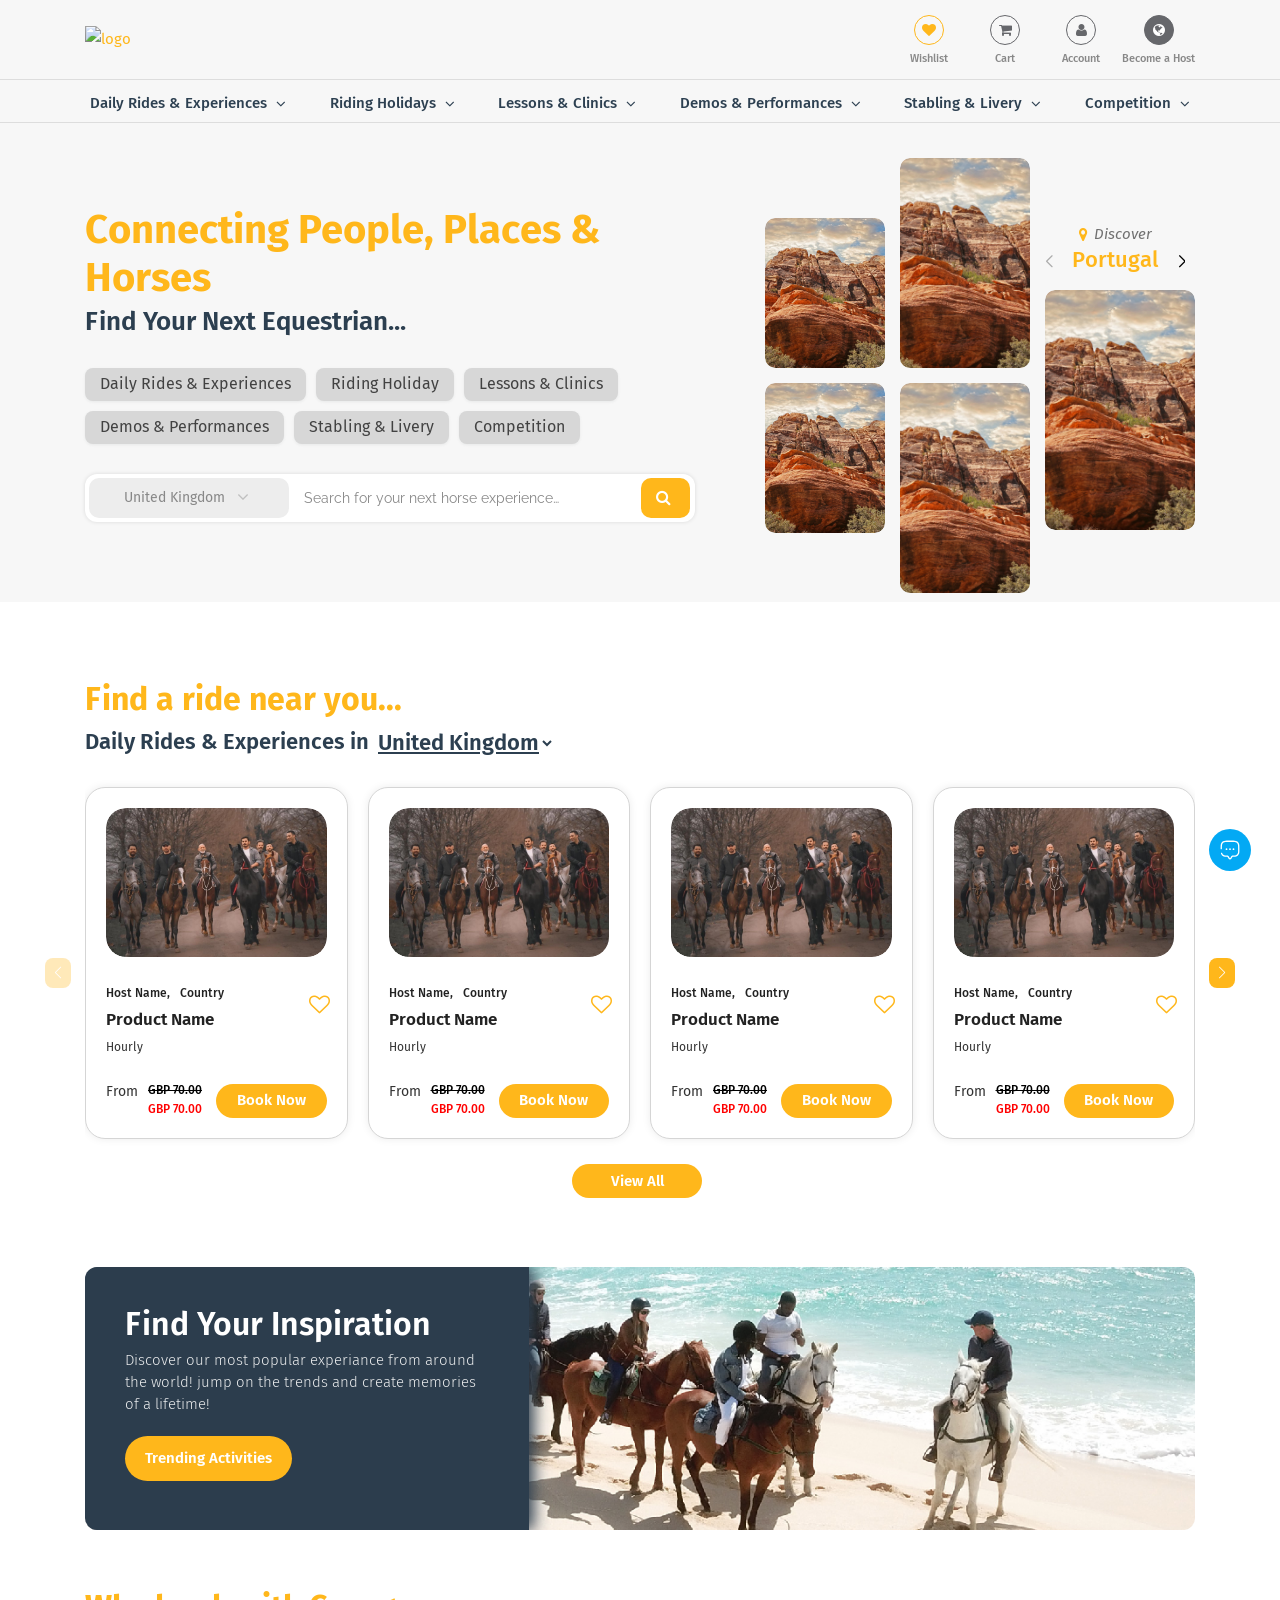
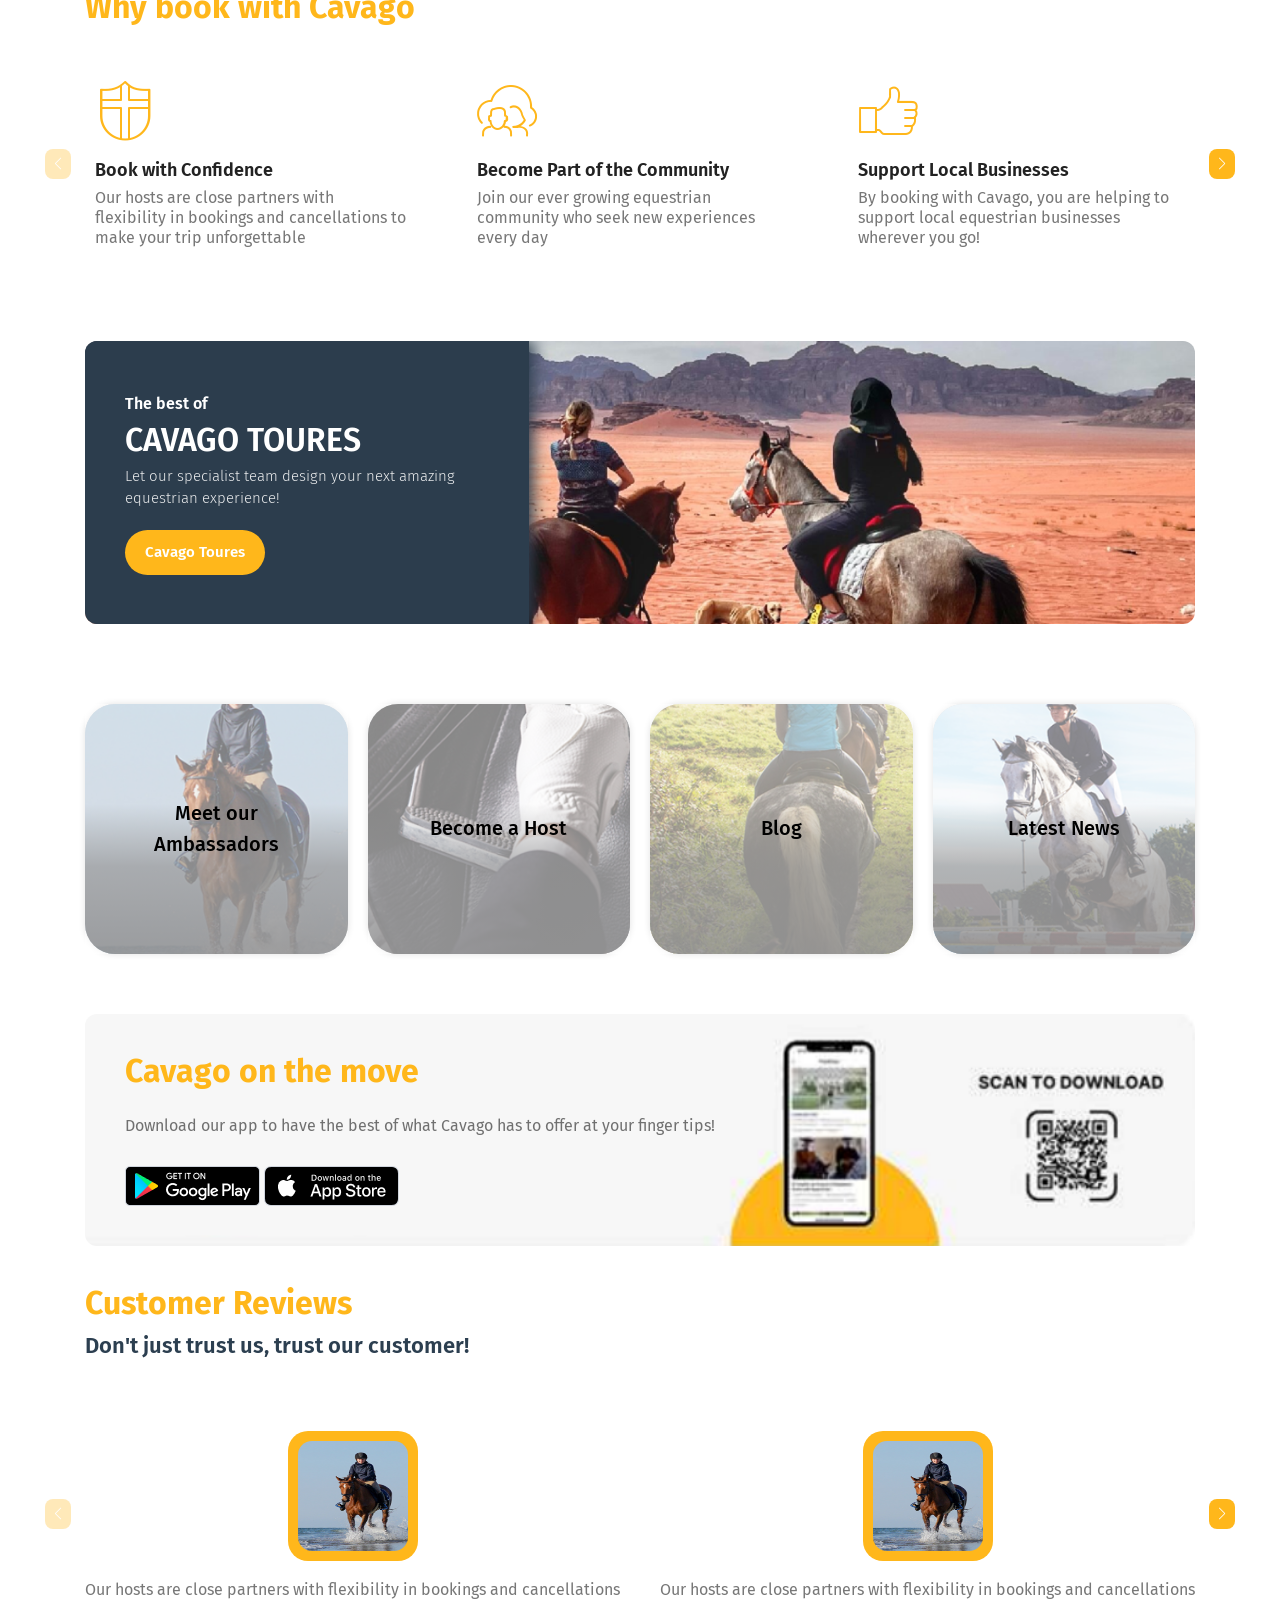
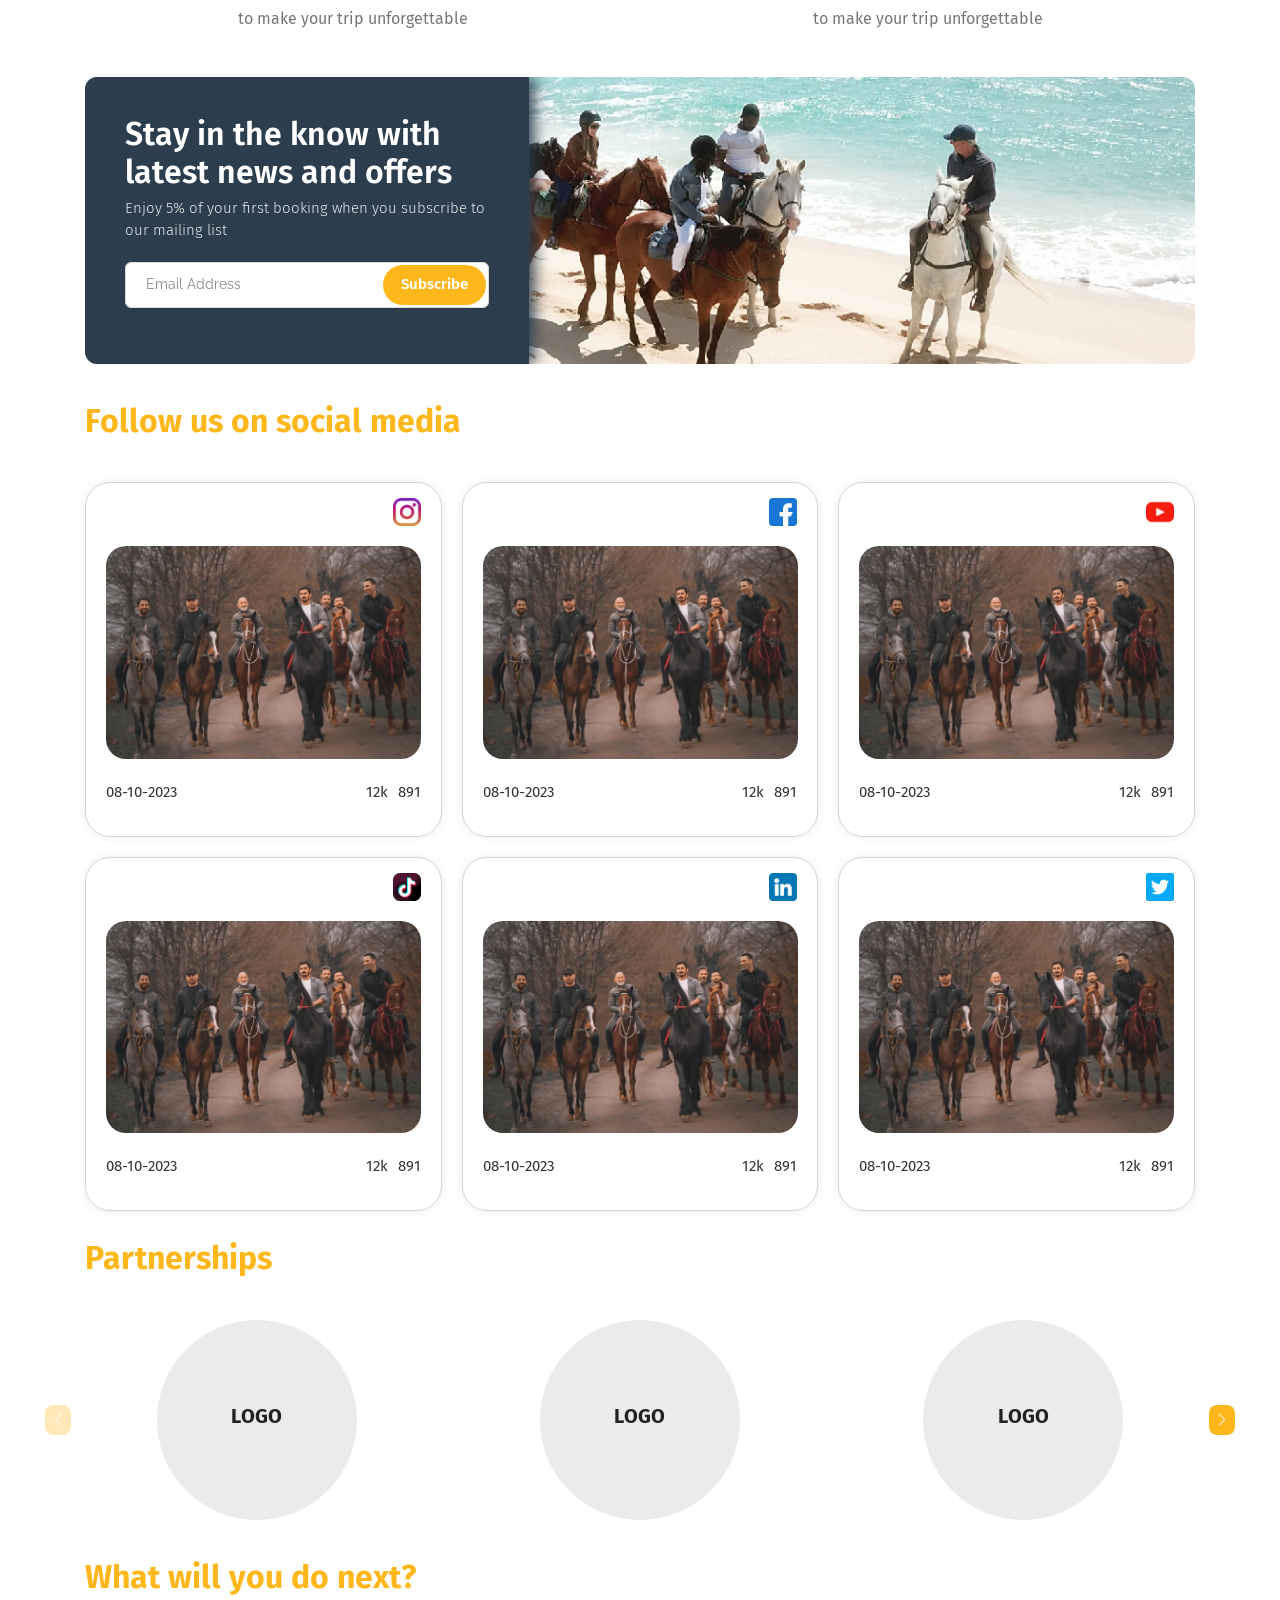
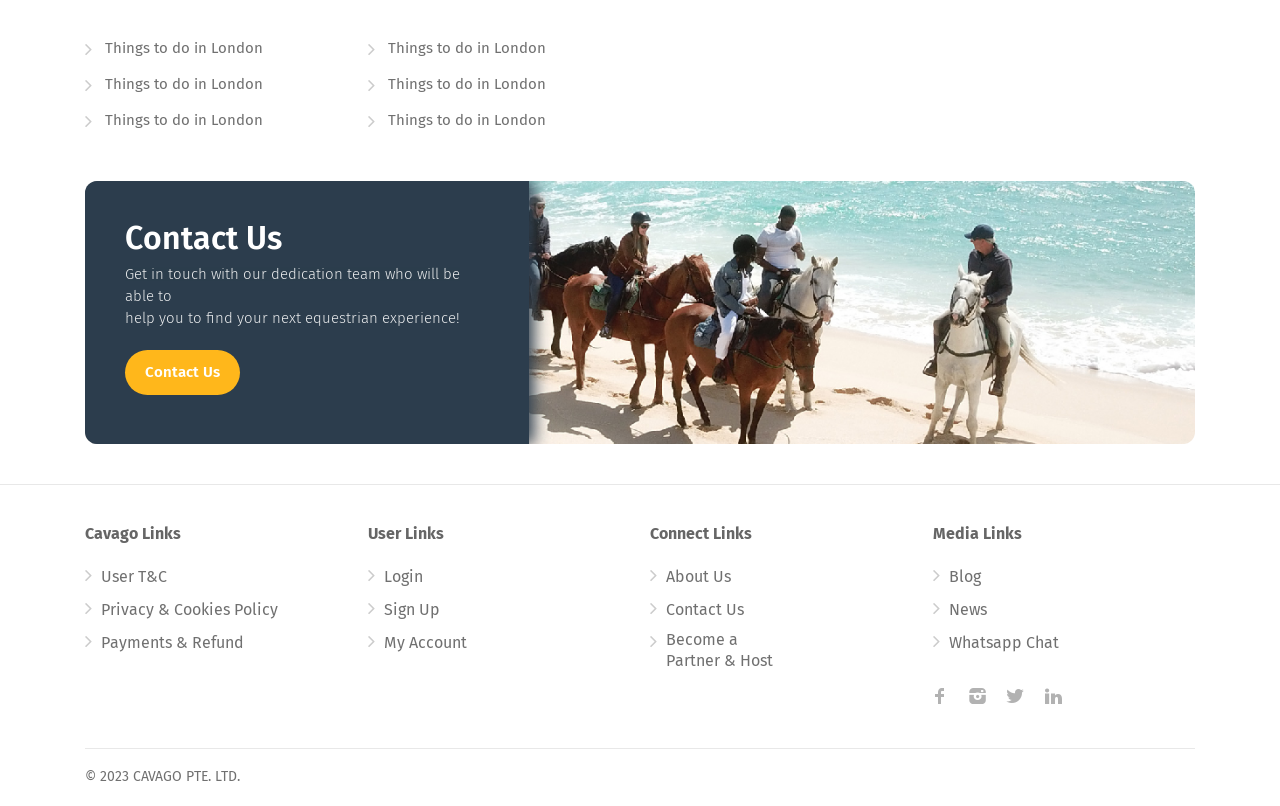
==== commit d51980cf: "adad" ====
--- a/index.html
+++ b/index.html
@@ -6,161 +6,163 @@
     <meta name="viewport" content="width=device-width, initial-scale=1, maximum-scale=1">
     <link rel="stylesheet" href="css/style.css">
     <link rel="stylesheet" href="css/main-color.css" id="colors">
-    <link rel="stylesheet" href="css/home-page.css" id="colors">
+    <link rel="stylesheet" href="css/global.css">
+    <link rel="stylesheet" href="css/home-page.css">
     <link rel="stylesheet" href="https://unpkg.com/swiper/swiper-bundle.min.css" />
 </head>
 
 <body>
     <div id="wrapper">
         <header id="header-container" class="navigation-wrapper">
-            <div class="header-static">
-                <div class="cloned unsticky">
+
+            <div class="top-navigation">
+                <div class="container">
+                    <div class="topnav-wrapper">
+                        <div class="left-topnav">
+                            <div class="logo">
+                                <a href="#"><img src="https://mycavago.com/frontend/images/logo.png" alt="logo"></a>
+                            </div>
+                        </div>
+                        <div class="main-search-input">
+                            <div class="main-search-input-item">
+                                <select data-placeholder="All Categories" class="chosen-select">
+                                    <option>United Kingdom</option>
+                                    <option>London</option>
+                                    <option>Birmingham</option>
+                                    <option>Southampton</option>
+                                </select>
+                            </div>
+                            <div class="main-search-input-item-exp">
+                                <input type="text" placeholder="Search for your next horse experience…" value="">
+                            </div>
+                            <button class="button h-search-button"><i class="fa fa-search"></i></button>
+                        </div>
+                        <div class="right-topnav">
+                            <div class="custom-header-widget">
+                                <a href="#" class="sign-in custom-sign-in ">
+                                    <span class="c-icon custom-heart-icon"><i class="fa fa-heart"></i></span>
+                                    <span class="c-text"> Wishlist</span>
+                                </a>
+                                <a href="#" class="sign-in   custom-sign-in"><span class="c-icon">
+                                        <i class="fa fa-shopping-cart"></i></span>
+                                    <span class="c-text">Cart</span>
+                                </a>
+                                <a href="#" class="sign-in custom-sign-in">
+                                    <span class="c-icon"><i class="fa fa-user"></i></span>
+                                    <span class="c-text">Account</span>
+                                </a>
+                                <a href="#" class="sign-in  custom-sign-in">
+                                    <span class="c-icon custom-host-icon"><i class="fa fa-globe "></i></span>
+                                    <span class="c-text">Become a
+                                        Host</span>
+                                </a>
+                            </div>
+                        </div>
+                    </div>
+                </div>
+            </div>
+            <div class="main-navigation">
+                <nav class="navbar navbar-expand-lg bg-body-tertiary ">
                     <div class="container">
-                        <div class="topnav-wrapper">
-                            <div class="left-topnav">
-                                <div class="logo">
-                                    <a href="#"><img src="https://mycavago.com/frontend/images/logo.png" alt="logo"></a>
-                                </div>
-                            </div>
-                            <div class="main-search-input">
-                                <div class="main-search-input-item">
-                                    <select data-placeholder="All Categories" class="chosen-select">
-                                        <option>United Kingdom</option>
-                                        <option>London</option>
-                                        <option>Birmingham</option>
-                                        <option>Southampton</option>
-                                    </select>
-                                </div>
-                                <div class="main-search-input-item-exp">
-                                    <input type="text" placeholder="Search for your next horse experience…" value="">
-                                </div>
-                                <button class="button h-search-button"><i class="fa fa-search"></i></button>
-                            </div>
-                            <div class="right-topnav">
-                                <div class="custom-header-widget">
-                                    <a href="#" class="sign-in custom-sign-in ">
-                                        <span class="c-icon custom-heart-icon"><i class="fa fa-heart"></i></span>
-                                        <span class="c-text"> Wishlist</span>
-                                    </a>
-                                    <a href="#" class="sign-in   custom-sign-in"><span class="c-icon">
-                                            <i class="fa fa-shopping-cart"></i></span>
-                                        <span class="c-text">Cart</span>
-                                    </a>
-                                    <a href="#" class="sign-in custom-sign-in">
-                                        <span class="c-icon"><i class="fa fa-user"></i></span>
-                                        <span class="c-text">Account</span>
-                                    </a>
-                                    <a href="#" class="sign-in  custom-sign-in">
-                                        <span class="c-icon custom-host-icon"><i class="fa fa-globe "></i></span>
-                                        <span class="c-text">Become a
-                                            Host</span>
-                                    </a>
-                                </div>
-                            </div>
-                        </div>
-                    </div>
-                    <div class="main-navigation">
-                        <nav class="navbar navbar-expand-lg bg-body-tertiary ">
-                            <div class="container">
-                                <a class="navbar-brand logo" href="#">
-                                    <img src="https://mycavago.com/frontend/images/logo.png" alt="logo">
+                        <a class="navbar-brand logo" href="#">
+                            <img src="https://mycavago.com/frontend/images/logo.png" alt="logo">
+                        </a>
+                        <button class="navbar-toggler" type="button" data-bs-toggle="collapse"
+                            data-bs-target="#navbarSupportedContent" aria-controls="navbarSupportedContent"
+                            aria-expanded="false" aria-label="Toggle navigation">
+                            <svg xmlns="http://www.w3.org/2000/svg" width="30" height="30" viewBox="0 0 30 30"
+                                role="img" focusable="false">
+                                <title>Menu</title>
+                                <path stroke="currentColor" stroke-linecap="round" stroke-miterlimit="10"
+                                    stroke-width="2" d="M4 7h22M4 15h22M4 23h22"></path>
+                            </svg>
+                        </button>
+                        <div class="collapse navbar-collapse" id="navbarSupportedContent">
+                            <div class="custom-header-widget m-widget">
+                                <a href="#" class="sign-in custom-sign-in ">
+                                    <span class="c-icon custom-heart-icon"><i class="fa fa-heart"></i></span>
+                                    <span class="c-text"> Wishlist</span>
                                 </a>
-                                <button class="navbar-toggler" type="button" data-bs-toggle="collapse"
-                                    data-bs-target="#navbarSupportedContent" aria-controls="navbarSupportedContent"
-                                    aria-expanded="false" aria-label="Toggle navigation">
-                                    <svg xmlns="http://www.w3.org/2000/svg" width="30" height="30" viewBox="0 0 30 30"
-                                        role="img" focusable="false">
-                                        <title>Menu</title>
-                                        <path stroke="currentColor" stroke-linecap="round" stroke-miterlimit="10"
-                                            stroke-width="2" d="M4 7h22M4 15h22M4 23h22"></path>
-                                    </svg>
-                                </button>
-                                <div class="collapse navbar-collapse" id="navbarSupportedContent">
-                                    <div class="custom-header-widget m-widget">
-                                        <a href="#" class="sign-in custom-sign-in ">
-                                            <span class="c-icon custom-heart-icon"><i class="fa fa-heart"></i></span>
-                                            <span class="c-text"> Wishlist</span>
-                                        </a>
-                                        <a href="#" class="sign-in   custom-sign-in"><span class="c-icon">
-                                                <i class="fa fa-shopping-cart"></i></span>
-                                            <span class="c-text">Cart</span>
-                                        </a>
-                                        <a href="#" class="sign-in custom-sign-in">
-                                            <span class="c-icon"><i class="fa fa-user"></i></span>
-                                            <span class="c-text">Account</span>
-                                        </a>
-                                        <a href="#" class="sign-in  custom-sign-in">
-                                            <span class="c-icon custom-host-icon"><i class="fa fa-globe "></i></span>
-                                            <span class="c-text">Become a
-                                                Host</span>
-                                        </a>
-                                    </div>
-                                    <ul class="navbar-nav me-auto">
-                                        <li class="nav-item dropdown">
-                                            <a class="nav-link dropdown-toggle" href="#" role="button"
-                                                data-bs-toggle="dropdown" aria-expanded="false">
-                                                Daily Rides & Experiences
-                                            </a>
-                                            <ul class="dropdown-menu">
-                                                <li><a class="dropdown-item" href="#">Option 1</a></li>
-                                                <li><a class="dropdown-item" href="#">Option 2</a></li>
-                                            </ul>
-                                        </li>
-                                        <li class="nav-item dropdown">
-                                            <a class="nav-link dropdown-toggle" href="#" role="button"
-                                                data-bs-toggle="dropdown" aria-expanded="false">
-                                                Riding Holidays
-                                            </a>
-                                            <ul class="dropdown-menu">
-                                                <li><a class="dropdown-item" href="#">Option 1</a></li>
-                                                <li><a class="dropdown-item" href="#">Option 2</a></li>
-                                            </ul>
-                                        </li>
-                                        <li class="nav-item dropdown">
-                                            <a class="nav-link dropdown-toggle" href="#" role="button"
-                                                data-bs-toggle="dropdown" aria-expanded="false">
-                                                Lessons & Clinics
-                                            </a>
-                                            <ul class="dropdown-menu">
-                                                <li><a class="dropdown-item" href="#">Option 1</a></li>
-                                                <li><a class="dropdown-item" href="#">Option 2</a></li>
-                                            </ul>
-                                        </li>
-                                        <li class="nav-item dropdown">
-                                            <a class="nav-link dropdown-toggle" href="#" role="button"
-                                                data-bs-toggle="dropdown" aria-expanded="false">
-                                                Demos & Performances
-                                            </a>
-                                            <ul class="dropdown-menu">
-                                                <li><a class="dropdown-item" href="#">Option 1</a></li>
-                                                <li><a class="dropdown-item" href="#">Option 2</a></li>
-                                            </ul>
-                                        </li>
-                                        <li class="nav-item dropdown">
-                                            <a class="nav-link dropdown-toggle" href="#" role="button"
-                                                data-bs-toggle="dropdown" aria-expanded="false">
-                                                Stabling & Livery
-                                            </a>
-                                            <ul class="dropdown-menu">
-                                                <li><a class="dropdown-item" href="#">Option 1</a></li>
-                                                <li><a class="dropdown-item" href="#">Option 2</a></li>
-                                            </ul>
-                                        </li>
-                                        <li class="nav-item dropdown">
-                                            <a class="nav-link dropdown-toggle" href="#" role="button"
-                                                data-bs-toggle="dropdown" aria-expanded="false">
-                                                Competition
-                                            </a>
-                                            <ul class="dropdown-menu">
-                                                <li><a class="dropdown-item" href="#">Option 1</a></li>
-                                                <li><a class="dropdown-item" href="#">Option 2</a></li>
-                                            </ul>
-                                        </li>
+                                <a href="#" class="sign-in   custom-sign-in"><span class="c-icon">
+                                        <i class="fa fa-shopping-cart"></i></span>
+                                    <span class="c-text">Cart</span>
+                                </a>
+                                <a href="#" class="sign-in custom-sign-in">
+                                    <span class="c-icon"><i class="fa fa-user"></i></span>
+                                    <span class="c-text">Account</span>
+                                </a>
+                                <a href="#" class="sign-in  custom-sign-in">
+                                    <span class="c-icon custom-host-icon"><i class="fa fa-globe "></i></span>
+                                    <span class="c-text">Become a
+                                        Host</span>
+                                </a>
+                            </div>
+                            <ul class="navbar-nav me-auto">
+                                <li class="nav-item dropdown">
+                                    <a class="nav-link dropdown-toggle" href="#" role="button" data-bs-toggle="dropdown"
+                                        aria-expanded="false">
+                                        Daily Rides & Experiences
+                                    </a>
+                                    <ul class="dropdown-menu">
+                                        <li><a class="dropdown-item" href="#">Option 1</a></li>
+                                        <li><a class="dropdown-item" href="#">Option 2</a></li>
                                     </ul>
-                                </div>
-                        </nav>
-                    </div>
-                </div>
+                                </li>
+                                <li class="nav-item dropdown">
+                                    <a class="nav-link dropdown-toggle" href="#" role="button" data-bs-toggle="dropdown"
+                                        aria-expanded="false">
+                                        Riding Holidays
+                                    </a>
+                                    <ul class="dropdown-menu">
+                                        <li><a class="dropdown-item" href="#">Option 1</a></li>
+                                        <li><a class="dropdown-item" href="#">Option 2</a></li>
+                                    </ul>
+                                </li>
+                                <li class="nav-item dropdown">
+                                    <a class="nav-link dropdown-toggle" href="#" role="button" data-bs-toggle="dropdown"
+                                        aria-expanded="false">
+                                        Lessons & Clinics
+                                    </a>
+                                    <ul class="dropdown-menu">
+                                        <li><a class="dropdown-item" href="#">Option 1</a></li>
+                                        <li><a class="dropdown-item" href="#">Option 2</a></li>
+                                    </ul>
+                                </li>
+                                <li class="nav-item dropdown">
+                                    <a class="nav-link dropdown-toggle" href="#" role="button" data-bs-toggle="dropdown"
+                                        aria-expanded="false">
+                                        Demos & Performances
+                                    </a>
+                                    <ul class="dropdown-menu">
+                                        <li><a class="dropdown-item" href="#">Option 1</a></li>
+                                        <li><a class="dropdown-item" href="#">Option 2</a></li>
+                                    </ul>
+                                </li>
+                                <li class="nav-item dropdown">
+                                    <a class="nav-link dropdown-toggle" href="#" role="button" data-bs-toggle="dropdown"
+                                        aria-expanded="false">
+                                        Stabling & Livery
+                                    </a>
+                                    <ul class="dropdown-menu">
+                                        <li><a class="dropdown-item" href="#">Option 1</a></li>
+                                        <li><a class="dropdown-item" href="#">Option 2</a></li>
+                                    </ul>
+                                </li>
+                                <li class="nav-item dropdown">
+                                    <a class="nav-link dropdown-toggle" href="#" role="button" data-bs-toggle="dropdown"
+                                        aria-expanded="false">
+                                        Competition
+                                    </a>
+                                    <ul class="dropdown-menu">
+                                        <li><a class="dropdown-item" href="#">Option 1</a></li>
+                                        <li><a class="dropdown-item" href="#">Option 2</a></li>
+                                    </ul>
+                                </li>
+                            </ul>
+                        </div>
+                </nav>
+            </div>
+
         </header>
         <!-- Header Container / End -->
 
@@ -823,7 +825,7 @@
             <div class="container">
                 <div class="cavago-banners" style="background-image: url('images/imageStack/qrbanner.png');">
                     <div class="qr-scan-wrapper">
-                        <div class="boxed-photo-banner-inner-text" >
+                        <div class="boxed-photo-banner-inner-text">
                             <h2>Cavago on the move</h2>
                             <p class="margin-bottom-25">Download our app to
                                 have the best of what Cavago has to offer at your finger tips!</p>
@@ -1025,8 +1027,8 @@
                                     <div class="swiper-wrapper" style="height: auto ;">
                                         <div class="swiper-slide ride-near-you-card-image custom-ride-near-you-card-image"
                                             style="border-radius: 30px;background-color: transparent;">
-                                            <img class="listing-item-image custom-listing-item-image" style="border-radius: 20px;"
-                                                src="images/activities/act-01.png" alt="">
+                                            <img class="listing-item-image custom-listing-item-image"
+                                                style="border-radius: 20px;" src="images/activities/act-01.png" alt="">
                                         </div>
 
                                     </div>
@@ -1062,8 +1064,8 @@
                                     <div class="swiper-wrapper" style="height: auto ;">
                                         <div class="swiper-slide ride-near-you-card-image custom-ride-near-you-card-image"
                                             style="border-radius: 30px;background-color: transparent;">
-                                            <img class="listing-item-image custom-listing-item-image" style="border-radius: 20px;"
-                                                src="images/activities/act-01.png" alt="">
+                                            <img class="listing-item-image custom-listing-item-image"
+                                                style="border-radius: 20px;" src="images/activities/act-01.png" alt="">
                                         </div>
 
                                     </div>
@@ -1099,8 +1101,8 @@
                                     <div class="swiper-wrapper" style="height: auto ;">
                                         <div class="swiper-slide ride-near-you-card-image custom-ride-near-you-card-image"
                                             style="border-radius: 30px;background-color: transparent;">
-                                            <img class="listing-item-image custom-listing-item-image" style="border-radius: 20px;"
-                                                src="images/activities/act-01.png" alt="">
+                                            <img class="listing-item-image custom-listing-item-image"
+                                                style="border-radius: 20px;" src="images/activities/act-01.png" alt="">
                                         </div>
 
                                     </div>
@@ -1136,8 +1138,8 @@
                                     <div class="swiper-wrapper" style="height: auto ;">
                                         <div class="swiper-slide ride-near-you-card-image custom-ride-near-you-card-image"
                                             style="border-radius: 30px;background-color: transparent;">
-                                            <img class="listing-item-image custom-listing-item-image" style="border-radius: 20px;"
-                                                src="images/activities/act-01.png" alt="">
+                                            <img class="listing-item-image custom-listing-item-image"
+                                                style="border-radius: 20px;" src="images/activities/act-01.png" alt="">
                                         </div>
 
                                     </div>
@@ -1173,8 +1175,8 @@
                                     <div class="swiper-wrapper" style="height: auto ;">
                                         <div class="swiper-slide ride-near-you-card-image custom-ride-near-you-card-image"
                                             style="border-radius: 30px;background-color: transparent;">
-                                            <img class="listing-item-image custom-listing-item-image" style="border-radius: 20px;"
-                                                src="images/activities/act-01.png" alt="">
+                                            <img class="listing-item-image custom-listing-item-image"
+                                                style="border-radius: 20px;" src="images/activities/act-01.png" alt="">
                                         </div>
 
                                     </div>
@@ -1210,8 +1212,8 @@
                                     <div class="swiper-wrapper" style="height: auto ;">
                                         <div class="swiper-slide ride-near-you-card-image custom-ride-near-you-card-image"
                                             style="border-radius: 30px;background-color: transparent;">
-                                            <img class="listing-item-image custom-listing-item-image" style="border-radius: 20px;"
-                                                src="images/activities/act-01.png" alt="">
+                                            <img class="listing-item-image custom-listing-item-image"
+                                                style="border-radius: 20px;" src="images/activities/act-01.png" alt="">
                                         </div>
 
                                     </div>
@@ -1529,7 +1531,7 @@
             },
             breakpoints: {
                 200: {
-                    slidesPerView: 1.2  ,
+                    slidesPerView: 1.2,
                 },
                 980: {
                     slidesPerView: 3,
--- a/css/global.css
+++ b/css/global.css
@@ -0,0 +1,402 @@
+@import url("bootstrap.min.css");
+
+.main-navigation {
+    border-top: 1px solid rgb(221, 221, 221);
+    border-bottom: 1px solid rgb(221, 221, 221);
+}
+
+/* bootstrap nav*/
+.logo img {
+    height: 48px;
+}
+
+.topnav-wrapper {
+    display: flex;
+    justify-content: space-between;
+    padding: 15px 0px;
+    align-items: center;
+}
+
+.topnav-wrapper .main-search-input {
+    max-width: 570px;
+}
+
+.left-topnav {
+    display: flex;
+    align-items: center;
+}
+
+nav#navigation {
+    width: 100%;
+}
+
+nav#navigation>ul {
+    width: 100%;
+    display: flex;
+    justify-content: space-between;
+}
+
+
+.navigation-wrapper {
+    position: fixed;
+    width: 100%;
+    z-index: 9999;
+    background: rgb(247 247 247);
+}
+
+.topnav-wrapper .main-search-input {
+    display: none;
+}
+
+.sticky-header .topnav-wrapper .main-search-input {
+    display: flex;
+}
+
+.sticky-header {
+    background: #fff;
+    box-shadow: rgba(0, 0, 0, 0.12) 0px 0px 12px 0px;
+    transition: all 0.3s;
+}
+
+.navbar {
+    padding: 0;
+    min-height: 42px;
+}
+
+
+.navbar .navbar-toggler {
+    padding: 0.25rem 0;
+}
+
+.navbar .dropdown-menu {
+    min-width: 12rem;
+    font-size: 14px;
+    border: 0;
+    border-radius: 0.25rem;
+    box-shadow: 0 2px 4px rgba(0, 0, 0, 0.18);
+}
+
+.navbar-brand {
+    display: none;
+}
+
+.navbar-nav {
+    width: 100%;
+    justify-content: space-between;
+}
+
+.top-navigation-wrapper {
+    display: flex;
+    justify-content: space-between;
+    padding: 8px 0;
+}
+
+.nav-account {
+    align-items: center;
+    display: flex;
+}
+
+.nav-account-list {
+    display: flex;
+    gap: 10px;
+}
+
+.nav-account-list>a {
+    display: flex;
+    flex-direction: column;
+    align-items: center;
+    gap: 5px;
+    min-width: 65px;
+}
+
+.nav-account-list>a>i {
+    width: 32px;
+    height: 33px;
+    border: 1px solid #333;
+    border-radius: 50%;
+    display: flex;
+    align-items: center;
+    justify-content: center;
+}
+
+.nav-account-list>a>span {
+    font-size: 12px;
+    font-weight: 500;
+}
+
+.navbar .dropdown-toggle::after {
+    display: inline-block;
+    margin-left: 0;
+    vertical-align: 0.255em;
+    content: "";
+    border-top: 0;
+    border-right: 0;
+    border-bottom: 0;
+    border-left: 0;
+}
+
+.navbar .dropdown-toggle::after {
+    content: "\f107";
+    font-family: "FontAwesome";
+    padding-left: 5px;
+    position: relative;
+    top: 5px;
+}
+
+.navbar .nav-link {
+    font-weight: 500;
+    font-size: 15px;
+    color: #2d4051;
+}
+
+.custom-sign-in {
+    text-align: center;
+    font-size: 16px;
+    display: flex;
+    flex-direction: column;
+    align-items: center;
+    text-decoration: none;
+}
+
+
+.custom-sign-in:hover {
+    color: rgb(255, 183, 27);
+    text-decoration: none;
+}
+
+.custom-sign-in:hover .c-icon {
+    border-color: rgb(255, 183, 27);
+    color: rgb(255, 183, 27);
+}
+
+.custom-sign-in:hover .custom-host-icon {
+    background-color: rgb(255, 183, 27);
+    border-color: rgb(255, 183, 27);
+    color: white !important;
+}
+
+.custom-sign-in .c-icon {
+    width: 30px;
+    height: 30px;
+    border: 1px solid rgb(102, 103, 107);
+    border-radius: 50%;
+    color: rgb(102, 103, 107);
+    display: flex;
+    align-items: center;
+    justify-content: center;
+    line-height: 0;
+    font-size: 14px;
+}
+
+.custom-header-widget .c-text {
+    font-size: 11px;
+    font-weight: 500;
+    line-height: 1;
+    color: rgb(136, 136, 136);
+}
+
+.custom-heart-icon {
+    border-color: rgb(255, 183, 27) !important;
+    color: rgb(255, 183, 27) !important;
+}
+
+.custom-host-icon {
+    background-color: rgb(102, 103, 107);
+    color: white !important;
+}
+
+.custom-host-icon:hover {
+    background-color: rgb(102, 103, 107);
+    border-color: rgb(102, 103, 107) !important;
+    color: white !important;
+}
+
+.custom-sign-in i:hover {
+    border-color: rgb(255, 183, 27);
+    color: rgb(255, 183, 27);
+}
+
+.custom-header-widget {
+    height: 100%;
+    display: flex;
+    flex-direction: row;
+    gap: 6px;
+}
+
+.custom-header-widget>a {
+    min-width: 70px;
+    gap: 8px;
+}
+
+.m-widget {
+    display: none;
+}
+
+/*Search widget*/
+
+.main-search-input {
+    margin-top: 0px;
+    border-radius: 12px;
+    width: 100%;
+    max-width: 730px;
+    background-color: rgb(255, 255, 255);
+    box-shadow: rgba(0, 0, 0, 0.12) 0px 0px 4px 0px;
+    display: flex;
+    flex-wrap: wrap;
+    align-items: center;
+    padding: 4px;
+    border: 0px;
+    gap: 15px;
+    height: 48px;
+}
+
+.main-search-input-item-exp {
+    flex: 1 1 0%;
+}
+
+.main-search-input-item {
+    flex: none;
+    width: 200px;
+    border-right: 0px;
+    position: relative;
+    padding-left: 0px;
+    padding-right: 0px;
+    margin: 0px;
+}
+
+.main-search-input-item-h {
+    flex: 1 1 0%;
+    border-right: 1px solid rgb(233, 233, 233);
+    margin-top: 3px;
+    position: relative;
+    padding-left: 30px;
+    padding-right: 30px;
+}
+
+.chosen-container-single .chosen-single span {
+    font-weight: normal;
+    font-size: 14px;
+}
+
+.main-search-input input,
+.main-search-input input:focus {
+    font-size: 14px;
+    font-weight: normal;
+    border: none;
+    background: rgb(255, 255, 255);
+    margin: 0px;
+    padding: 0px;
+    height: 40px;
+    line-height: 40px;
+    box-shadow: none;
+}
+
+.main-search-input button.button {
+    font-size: 16px;
+    font-weight: 600;
+    padding: 0px 15px;
+    margin-right: 1px;
+    height: 40px;
+    outline: none;
+    border-radius: 10px;
+}
+
+@media (min-width: 300px) and (max-width: 412px) {
+    .main-search-input {
+        display: none;
+    }
+}
+
+@media (min-width: 992px) {
+    .navbar .dropdown:hover .dropdown-menu {
+        display: block;
+        margin-top: 0;
+    }
+}
+
+@media only screen and (max-width: 767px) {
+    .navbar .dropdown-menu {
+        background: transparent;
+    }
+}
+
+@media only screen and (max-width: 992px) {
+    .logo img {
+        height: 38px;
+    }
+
+    .navbar-brand {
+        display: block;
+    }
+
+    .m-widget {
+        display: block;
+    }
+
+    .custom-header-widget.m-widget {
+        display: flex;
+        border-bottom: 1px solid #e5e5e5;
+        padding: 15px 0;
+        border-top: 1px solid #ebebeb;
+        margin: 10px 0 4px 0px;
+    }
+
+    .navbar .dropdown-toggle::after {
+        position: absolute;
+        right: 0;
+        top: 7px;
+        font-size: 16px;
+    }
+
+    .navbar .nav-link {
+        position: relative;
+    }
+
+    .navbar .dropdown-menu {
+        border: 0;
+
+        box-shadow: none;
+        margin: 0;
+        padding: 0;
+    }
+
+    .navbar .dropdown-menu .dropdown-item {
+        padding: 0.25rem 0;
+    }
+
+    .navbar-nav>.nav-item {
+        border-bottom: 1px solid #e5e5e5;
+    }
+
+    .navbar-nav>.nav-item:last-child {
+        border-bottom: 0;
+    }
+
+    nav.navbar {
+        padding: 0.5rem 1rem;
+    }
+
+    .topnav-wrapper {
+        padding: 10px 0px;
+        display: none;
+    }
+
+    /* Search widget */
+    .main-search-input {
+        height: auto;
+    }
+
+    .main-search-input-item {
+        margin-bottom: 10px;
+    }
+
+    .main-search-input-item .chosen-container-single .chosen-single,
+    .main-search-input-item .chosen-single.chosen-container-active {
+        width: 100%;
+    }
+
+    .main-search-input-item {
+        width: 100%;
+    }
+
+}
--- a/css/home-page.css
+++ b/css/home-page.css
@@ -1,133 +1,119 @@
-@import url("bootstrap.min.css");
 @import url("https://fonts.googleapis.com/css?family=Raleway:300,400,500,600,700");
 @import url("https://fonts.googleapis.com/css?family=Open+Sans:500,600,700");
 @import url("../fonts/fira_fans/fira.css");
 
-::-webkit-input-placeholder {
-    color: rgb(136, 136, 136);
-    opacity: 1;
-  }
-
-  textarea {
-    height: auto;
-    line-height: 27px;
-    padding: 20px;
-    min-height: 130px;
-    min-width: 100%;
-    transition: none 0s ease 0s !important;
+
+.left-side {
+  float: left;
+  width: 10%;
+  display: inline-block;
+}
+
+.left-middle {
+  margin-left: 30px;
+  display: flex;
+  justify-content: center;
+  align-items: baseline;
+  width: fit-content !important;
+}
+
+@media (min-width: 375px) and (max-width: 412px) {
+  .right-side {
+    width: auto;
+    display: inline-block;
+    margin-top: 5px;
+    position: relative;
   }
 
   .left-side {
-    float: left;
-    width: 10%;
+    width: 100%;
     display: inline-block;
   }
-  
-  .left-middle {
-    margin-left: 30px;
-    display: flex;
-    justify-content: center;
-    align-items: baseline;
-    width: fit-content !important;
-  }
-
-  @media (min-width: 375px) and (max-width: 412px) {
-    .right-side {
-      width: auto;
-      display: inline-block;
-      margin-top: 5px;
-      position: relative;
-    }
-  
-    .left-side {
-      width: 100%;
-      display: inline-block;
-    }
-  }
-
-  ul.footer-links {
-    margin: 0px 0px 15px;
-    padding: 0px;
-    width: 100%;
-    box-sizing: border-box;
-    display: inline-block;
-    float: left;
-  }
-
-  .footer-links li a {
-    padding: 0px 0px 15px 20px;
-    display: inline-block;
-    transition: all 0.2s ease-in-out 0s;
-    color: rgb(112, 112, 112) !important;
-    line-height: 1.4;
-    display: block;
-  }
-
-  .footer-links li::before {
-    font-family: FontAwesome;
-    font-size: 20px;
-    content: "";
-    position: absolute;
-    left: 0px;
-    top: -2px;
-    padding: 0px 7px 0px 0px;
-    color: rgb(204, 204, 204);
-  }
-
-  .copyrights {
-    color: rgb(112, 112, 112);
-    border-top: 1px solid rgba(0, 0, 0, 0.09);
-    margin-top: 60px;
-    text-align: center;
-    padding: 15px 0px;
-    display: inline-block;
-    width: 100%;
-    font-size: 14px;
-  }
-
-  #backtotop {
-    position: fixed;
-    right: 0px;
-    opacity: 0;
-    visibility: hidden;
-    bottom: 25px;
-    margin: 0px 25px 0px 0px;
-    z-index: 999;
-    transition: all 0.35s ease 0s;
-    transform: scale(0.7);
-    display: none !important;
-  }
-
-  #backtotop a {
-    text-decoration: none;
-    border: 0px none;
-    display: block;
-    width: 46px;
-    height: 46px;
-    background-color: rgb(102, 103, 107);
-    opacity: 1;
-    transition: all 0.3s ease 0s;
-    border-radius: 50%;
-    text-align: center;
-    font-size: 26px;
-  }
-
-  #backtotop a::after {
-    content: "";
-    font-family: FontAwesome;
-    position: relative;
-    display: block;
-    top: 50%;
-    transform: translateY(-55%);
-  }
-
-  #navigation ul li a::after {
-    content: "";
-    padding-left: 8px;
-    font-size: 22px;
-    position: relative;
-    top: 3px;
-  }
+}
+
+ul.footer-links {
+  margin: 0px 0px 15px;
+  padding: 0px;
+  width: 100%;
+  box-sizing: border-box;
+  display: inline-block;
+  float: left;
+}
+
+.footer-links li a {
+  padding: 0px 0px 15px 20px;
+  display: inline-block;
+  transition: all 0.2s ease-in-out 0s;
+  color: rgb(112, 112, 112) !important;
+  line-height: 1.4;
+  display: block;
+}
+
+.footer-links li::before {
+  font-family: FontAwesome;
+  font-size: 20px;
+  content: "";
+  position: absolute;
+  left: 0px;
+  top: -2px;
+  padding: 0px 7px 0px 0px;
+  color: rgb(204, 204, 204);
+}
+
+.copyrights {
+  color: rgb(112, 112, 112);
+  border-top: 1px solid rgba(0, 0, 0, 0.09);
+  margin-top: 60px;
+  text-align: center;
+  padding: 15px 0px;
+  display: inline-block;
+  width: 100%;
+  font-size: 14px;
+}
+
+#backtotop {
+  position: fixed;
+  right: 0px;
+  opacity: 0;
+  visibility: hidden;
+  bottom: 25px;
+  margin: 0px 25px 0px 0px;
+  z-index: 999;
+  transition: all 0.35s ease 0s;
+  transform: scale(0.7);
+  display: none !important;
+}
+
+#backtotop a {
+  text-decoration: none;
+  border: 0px none;
+  display: block;
+  width: 46px;
+  height: 46px;
+  background-color: rgb(102, 103, 107);
+  opacity: 1;
+  transition: all 0.3s ease 0s;
+  border-radius: 50%;
+  text-align: center;
+  font-size: 26px;
+}
+
+#backtotop a::after {
+  content: "";
+  font-family: FontAwesome;
+  position: relative;
+  display: block;
+  top: 50%;
+  transform: translateY(-55%);
+}
+
+#navigation ul li a::after {
+  content: "";
+  padding-left: 8px;
+  font-size: 22px;
+  position: relative;
+  top: 3px;
+}
 
 #navigation ul li:hover ul a,
 #navigation ul ul a {
@@ -136,80 +122,80 @@
 }
 
 #navigation.style-1 ul li li a {
-    background: rgb(255, 255, 255) !important;
-  }
-  
-  #navigation.style-1 > ul a {
-    padding: 10px;
-    font-weight: 400;
-  }
-  
-  #navigation ul ul {
-    margin: 2px 0px 0px;
-  }
-  
-  #navigation.style-1 ul li {
-    margin: 0px;
-  }
-  
-  #navigation.style-1 {
-    margin: 0px;
-  }
-
-  .mega-menu {
-    opacity: 0;
-    visibility: hidden;
-    transition: all 0.25s ease 0s;
-    position: absolute;
-    box-shadow: rgba(0, 0, 0, 0.12) 0px 0px 10px 0px;
-    border-radius: 4px;
-    display: flex;
-    top: 100%;
-    left: 0px;
-    padding: 20px 0px;
-    box-sizing: border-box;
-    font-size: 14px;
-    margin-top: -2px;
-    background-color: rgb(255, 255, 255);
-    width: 200px;
-    z-index: 99;
-    transform: translate3d(-42%, 24px, 0px);
-  }
-
-  #navigation ul li .mega-menu ul {
-    opacity: 0;
-    visibility: hidden;
-    transform: translate3d(0px, 0px, 0px);
-    position: relative;
-    display: inline-block;
-    flex: 1 1 0%;
-    padding: 0px;
-    margin: 0px;
-    box-shadow: none;
-    border-radius: 0px;
-    top: auto;
-    left: auto;
-    background-color: transparent;
-  }
-
-  #navigation ul .mega-menu ul a {
-    color: rgb(68, 68, 68);
-    display: block;
-    margin-left: 0px;
-    transition: all 0.2s ease-in-out 0s;
-    opacity: 0.8;
-    padding: 0px !important;
-  }
-
-  .user-menu .user-name::after {
-    content: "";
-    font-family: FontAwesome;
-    transition: all 0.2s ease 0s;
-    transform: rotate(0deg);
-    display: inline-block;
-    margin-left: 6px;
-    color: rgb(170, 170, 170);
-  }
+  background: rgb(255, 255, 255) !important;
+}
+
+#navigation.style-1>ul a {
+  padding: 10px;
+  font-weight: 400;
+}
+
+#navigation ul ul {
+  margin: 2px 0px 0px;
+}
+
+#navigation.style-1 ul li {
+  margin: 0px;
+}
+
+#navigation.style-1 {
+  margin: 0px;
+}
+
+.mega-menu {
+  opacity: 0;
+  visibility: hidden;
+  transition: all 0.25s ease 0s;
+  position: absolute;
+  box-shadow: rgba(0, 0, 0, 0.12) 0px 0px 10px 0px;
+  border-radius: 4px;
+  display: flex;
+  top: 100%;
+  left: 0px;
+  padding: 20px 0px;
+  box-sizing: border-box;
+  font-size: 14px;
+  margin-top: -2px;
+  background-color: rgb(255, 255, 255);
+  width: 200px;
+  z-index: 99;
+  transform: translate3d(-42%, 24px, 0px);
+}
+
+#navigation ul li .mega-menu ul {
+  opacity: 0;
+  visibility: hidden;
+  transform: translate3d(0px, 0px, 0px);
+  position: relative;
+  display: inline-block;
+  flex: 1 1 0%;
+  padding: 0px;
+  margin: 0px;
+  box-shadow: none;
+  border-radius: 0px;
+  top: auto;
+  left: auto;
+  background-color: transparent;
+}
+
+#navigation ul .mega-menu ul a {
+  color: rgb(68, 68, 68);
+  display: block;
+  margin-left: 0px;
+  transition: all 0.2s ease-in-out 0s;
+  opacity: 0.8;
+  padding: 0px !important;
+}
+
+.user-menu .user-name::after {
+  content: "";
+  font-family: FontAwesome;
+  transition: all 0.2s ease 0s;
+  transform: rotate(0deg);
+  display: inline-block;
+  margin-left: 6px;
+  color: rgb(170, 170, 170);
+}
 
 body .dashboard-nav ul li a i.fa.fa-calendar-check-o::before,
 body .user-menu ul li a i.fa.fa-calendar-check-o::before {
@@ -217,801 +203,385 @@
   font-family: simple-line-icons;
 }
 
-.mm-menu {
-    display: flex;
-    -webkit-box-orient: vertical;
-    -webkit-box-direction: normal;
-    flex-direction: column;
-    padding: 0px;
-    margin: 0px;
-    box-sizing: border-box;
-    position: absolute;
-    top: var(--mm-offset-top);
-    right: var(--mm-offset-right);
-    bottom: var(--mm-offset-bottom);
-    left: var(--mm-offset-left);
-    z-index: 0;
-    background: var(--mm-color-background);
-    border-color: var(--mm-color-border);
-    color: var(--mm-color-text);
-    line-height: var(--mm-line-height);
-    -webkit-tap-highlight-color: var(--mm-color-background-emphasis);
-    -webkit-font-smoothing: antialiased;
-  }
-
-  .mm-panel {
-    z-index: 0;
-    box-sizing: border-box;
+
+#logo {
+  position: relative;
+  margin: 5px 0px 0px;
+  width: calc(100% - 70px);
+  text-align: left;
+}
+
+.main-search-inner .highlighted-category {
+  float: left;
+  border-radius: 8px;
+  margin: 0px;
+  text-align: center;
+  transition: all 0.4s ease 0s;
+  transform: scale(1);
+  vertical-align: top;
+  position: relative;
+  width: auto;
+  box-shadow: rgba(102, 103, 107, 0.1) 0px 1px 3px;
+  background: rgb(215, 215, 215);
+}
+
+.main-search-inner .highlighted-category:hover {
+  color: rgb(255, 255, 255);
+  box-shadow: rgba(0, 0, 0, 0.1) 0px 2px 8px;
+  background-color: rgb(255, 183, 27);
+}
+
+.main-search-inner .highlighted-category .highlighted-category-text {
+  color: rgb(66, 66, 66);
+  font-weight: 400;
+}
+
+.main-search-inner .highlighted-category h4 {
+  transition: all 0.4s ease 0s;
+  line-height: 22px;
+  margin: 0px;
+  display: inline-block;
+  font-size: 16px;
+  font-weight: 400;
+  position: relative;
+  top: 0;
+  color: rgb(255, 255, 255);
+}
+
+/* Hero Section */
+
+.hero-section-wrapper {
+  display: flex;
+  gap: 50px;
+}
+
+.main-search-inner {
+  flex: 1 1 0%;
+}
+
+.hero-section {
+  width: 100%;
+  background-color: rgb(247, 247, 247);
+}
+
+.m-hero {
+  margin-left: 5rem;
+}
+
+.m-hero .row .col-md-12 p {
+  color: rgb(0, 0, 0);
+  font-weight: 600;
+  font-size: x-large;
+}
+
+.card-main {
+  position: absolute;
+  top: 30px;
+}
+
+.card-main {
+  width: 450px;
+  display: flex;
+  flex-wrap: wrap;
+  justify-content: flex-end;
+  align-items: center;
+  gap: 15px;
+}
+
+.first-row {
+  display: flex;
+  flex-direction: column;
+  gap: 15px;
+}
+
+.second-row {
+  display: flex;
+  flex-direction: column;
+  gap: 15px;
+}
+
+.third-row {
+  display: flex;
+  flex-direction: column;
+  gap: 15px;
+}
+
+.first-row .first-row-card {
+  width: 120px;
+  height: 150px;
+  overflow: hidden;
+  border-radius: 10px;
+  margin: 0px;
+  box-sizing: border-box;
+  cursor: pointer;
+  background-position: center center;
+  background-size: cover;
+}
+
+.second-row .second-row-card {
+  width: 130px;
+  height: 210px;
+  overflow: hidden;
+  border-radius: 10px;
+  margin: 0px;
+  box-sizing: border-box;
+  cursor: pointer;
+  background-position: center center;
+  background-size: cover;
+}
+
+.third-row .third-row-card {
+  width: 150px;
+  height: 240px;
+  overflow: hidden;
+  border-radius: 10px;
+  margin: 0px;
+  box-sizing: border-box;
+  cursor: pointer;
+  background-position: center center;
+  background-size: cover;
+}
+
+.first-row img {
+  height: 150px;
+  object-fit: cover;
+  border-radius: 10px;
+}
+
+.second-row img {
+  height: 220px;
+  object-fit: cover;
+  border-radius: 10px;
+}
+
+.third-row img {
+  height: 240px;
+  object-fit: cover;
+  border-radius: 10px;
+}
+
+@media (max-width: 767px) {
+  .first-row .first-row-card {
+    width: 90px;
+    height: 100px;
+  }
+
+  .second-row .second-row-card {
+    width: 100px;
+    height: 100px;
+  }
+
+  .third-row .third-row-card {
+    width: 100px;
+    height: 150px;
+  }
+
+  .first-row img {
+    height: 100px;
+  }
+
+  .second-row img {
+    height: 160px;
+  }
+
+  .third-row img {
+    height: 170px;
+  }
+}
+
+@media (max-width: 400px) {
+  .first-row .first-row-card {
+    width: 80px;
+    height: 100px;
+  }
+
+  .second-row .second-row-card {
+    width: 80px;
+    height: 100px;
+  }
+
+  .third-row .third-row-card {
+    width: 80px;
+    height: 150px;
+  }
+
+  .first-row img {
+    height: 100px;
+  }
+
+  .second-row img {
+    height: 160px;
+  }
+
+  .third-row img {
+    height: 170px;
+  }
+}
+
+@media (min-width: 375px) and (max-width: 412px) {
+  .main-search-container {
+    height: auto;
+  }
+
+  .m-hero {
     width: 100%;
-    overflow: hidden auto;
-    background: var(--mm-color-background);
-    border-color: var(--mm-color-border);
-    color: var(--mm-color-text);
-    transform: translate3d(100%, 0px, 0px);
-    transition: transform 0.4s ease 0s, -webkit-transform 0.4s ease 0s;
-  }
-
-  .mm-panel_opened {
-    z-index: 1;
-    transform: translate3d(0px, 0px, 0px);
-  }
-
-  .mm-panel_opened-parent {
-    transform: translate3d(-30%, 0px, 0px);
-  }
-
-  .mm-panel_noanimation {
-    transition: none 0s ease 0s !important;
-  }
-
-  .mm-panel_noanimation.mm-panel_opened-parent {
-    transform: translate3d(0px, 0px, 0px);
-  }
-
-  .mm-panels > .mm-panel {
-    position: absolute;
-    inset: 0px;
-  }
-
-  .mm-panels {
-    position: relative;
-    height: 100%;
-    -webkit-box-flex: 1;
-    flex-grow: 1;
-    overflow: hidden;
-    background: var(--mm-color-background);
-    border-color: var(--mm-color-border);
-    color: var(--mm-color-text);
-  }
-
-  [dir="rtl"] .mm-panel:not(.mm-panel_opened) {
-    transform: translate3d(-100%, 0px, 0px);
-  }
-
-  .mm-listitem_vertical > .mm-panel {
-    display: none;
-    width: 100%;
-    padding: 10px 0px 10px 10px;
-    transform: none !important;
-  }
-
-  .mm-listitem_vertical > .mm-listitem__btn {
-    height: var(--mm-listitem-size);
-    bottom: auto;
-  }
-
-  .mm-listitem_opened > .mm-listitem__btn::after {
-    transform: rotate(225deg);
-    right: 19px;
-  }
-
-  .mm-btn_prev::before {
-    transform: rotate(-45deg);
-    left: 23px;
-    right: auto;
-  }
-
-  .mm-navbar {
-    display: flex;
-    min-height: var(--mm-navbar-size);
-    border-bottom: 1px solid var(--mm-color-border);
-    color: var(--mm-color-text-dimmed);
+    margin-left: 0px;
+    margin-top: 100px;
+  }
+
+  .m-hero .row .col-md-12 h2 {
     text-align: center;
-    opacity: 1;
-    transition: opacity 0.4s ease 0s;
-    background: rgb(38, 38, 38);
-  }
-
-  .mm-listitem__btn,
-.mm-listitem__text {
-  display: block;
-  padding-left: 0px;
-  padding-right: 0px;
-  color: inherit;
-}
-
-.mm-listitem__text {
-    text-overflow: ellipsis;
-    white-space: nowrap;
-    overflow: hidden;
-    padding-left: 20px;
-    padding-right: 65px;
-    -webkit-box-flex: 1;
-    flex-grow: 1;
-    flex-basis: 10%;
-    border-bottom-width: 1px;
-    border-bottom-style: solid;
-    border-bottom-color: var(--mm-color-border);
-    font-size: 14px;
-    color: rgb(255, 255, 255);
-  }
-
-  .mm-listitem__btn {
-    background: rgba(3, 2, 1, 0);
-    border-color: inherit;
-    padding-right: 50px;
-    position: absolute;
-    width: 100%;
-  }
-
-  .mm-slideout {
-    transition: transform 0.4s ease 0s, -webkit-transform 0.4s ease 0s;
-    z-index: 1;
-  }
-
-  .mm-wrapper__blocker {
-    background: rgba(3, 2, 1, 0);
-    overflow: hidden;
-    display: none;
-    position: fixed;
-    inset: 0px;
-    z-index: 2;
-  }
-
-  [class*="mm-menu_columns-"] .mm-panels > .mm-panel {
-    right: auto;
-    transition-property: width, transform, -webkit-transform;
-  }
-
-  [class*="mm-panel_columns-"] {
-    border-right-width: 1px;
-    border-right-style: solid;
-    border-color: inherit;
-  }
-
-  .mm-counter {
-    display: block;
-    float: right;
-    background-color: rgba(255, 255, 255, 0.216);
-    height: 20px;
-    width: 20px;
-    text-align: center;
-    border-radius: 50%;
-    color: rgb(255, 255, 255);
-    line-height: 19px;
-    font-size: 10px;
-    font-weight: 600;
-    padding: 0px;
-    position: relative;
-    right: -10px;
-  }
-
-  .mm-divider {
-    position: relative;
-    text-overflow: ellipsis;
-    white-space: nowrap;
-    overflow: hidden;
-    min-height: var(--mm-line-height);
-    padding-right: 10px;
-    padding-left: 20px;
-    font-size: 75%;
-    text-transform: uppercase;
-    background: var(--mm-color-background);
-    opacity: 1;
-    transition: opacity 0.4s ease 0s;
-  }
-
-  .mm-divider::before {
-    content: "";
-    position: absolute;
-    inset: 0px;
-    z-index: -1;
-    background: var(--mm-color-background-highlight);
-  }
-
-  .mm-menu_dropdown {
-    box-shadow: rgba(0, 0, 0, 0.3) 0px 2px 10px;
-    height: 80%;
-  }
-
-  .mm-menu_tip-bottom::before,
-.mm-menu_tip-left::before,
-.mm-menu_tip-right::before,
-.mm-menu_tip-top::before {
-  content: "";
-  background: inherit;
-  box-shadow: rgba(0, 0, 0, 0.3) 0px 2px 10px;
-  display: block;
-  width: 15px;
-  height: 15px;
-  position: absolute;
-  z-index: -1;
-  transform: rotate(45deg);
-}
-
-.mm-menu_iconbar-left .mm-navbars_bottom,
-.mm-menu_iconbar-left .mm-navbars_top,
-.mm-menu_iconbar-left .mm-panels {
-  margin-left: var(--mm-iconbar-size);
-}
-
-.mm-wrapper_sidebar-collapsed .mm-menu_sidebar-collapsed,
-.mm-wrapper_sidebar-expanded .mm-menu_sidebar-expanded {
-  display: flex !important;
-  inset: 0px auto 0px 0px !important;
-}
-
-.mm-menu__blocker {
-    background: rgba(3, 2, 1, 0);
-    display: block;
-    position: absolute;
-    inset: 0px;
-    z-index: 3;
-  }
-
-  input.mm-toggle {
-    display: inline-block;
-    min-width: 58px;
-    width: 58px;
-    height: 34px;
-    margin-right: 10px;
-    margin-bottom: 0px;
-    margin-left: 10px;
-    margin-top: calc((var(--mm-listitem-size) - 34px) / 2);
-    background: var(--mm-color-border);
-    border-radius: 34px;
-    cursor: pointer;
-    transition: background-color 0.2s ease 0s;
-    border: none !important;
-    appearance: none !important;
-  }
-  
-input.mm-check {
-    cursor: pointer;
-    display: inline-block;
-    width: 40px;
-    height: 40px;
-    margin-right: 10px;
-    margin-bottom: 0px;
-    margin-left: 10px;
-    margin-top: calc((var(--mm-listitem-size) - 40px) / 2);
-    appearance: none !important;
-    border: none !important;
-    background: 0px 0px !important;
-  }
-
-  .mmenu-trigger {
-    height: 50px;
-    width: 50px;
-    display: none;
-    position: relative;
-    background-color: rgb(238, 238, 238);
-    border-radius: 4px;
-    cursor: pointer;
-    float: right;
-  }
-
-  
-  #logo {
-    position: relative;
-    margin: 5px 0px 0px;
-    width: calc(100% - 70px);
-    text-align: left;
-  }
-
-  .main-search-inner .highlighted-category {
-    float: left;
-    border-radius: 8px;
-    margin: 0px;
-    text-align: center;
-    transition: all 0.4s ease 0s;
-    transform: scale(1);
-    vertical-align: top;
-    position: relative;
-    width: auto;
-    box-shadow: rgba(102, 103, 107, 0.1) 0px 1px 3px;
-    background: rgb(215, 215, 215);
-  }
-
-  .main-search-inner .highlighted-category .highlighted-category-text {
-    color: rgb(66, 66, 66);
-    font-weight: 400;
-  }
-
-  
-  .main-search-inner .highlighted-category h4 {
-    transition: all 0.4s ease 0s;
-    line-height: 22px;
-    margin: 0px;
-    display: inline-block;
-    font-size: 16px;
-    font-weight: 400;
-    position: relative;
-    color: rgb(255, 255, 255);
-  }
-
-  /* Hero Section */
-
-  .hero-section-wrapper {
-    display: flex;
-    gap: 50px;
-  }
-  
-  .main-search-inner {
-    flex: 1 1 0%;
-  }
-  
-  .hero-section {
-    width: 100%;
-    background-color: rgb(247, 247, 247);
-  }
-  
-  .m-hero {
-    margin-left: 5rem;
-  }
-  
-  .m-hero .row .col-md-12 p {
-    color: rgb(0, 0, 0);
-    font-weight: 600;
-    font-size: x-large;
-  }
-  
-  .card-main {
-    position: absolute;
-    top: 30px;
-  }
-  
-  .card-main {
-    width: 450px;
-    display: flex;
-    flex-wrap: wrap;
-    justify-content: flex-end;
-    align-items: center;
-    gap: 15px;
-  }
-  
-  .first-row {
+    font-size: 2rem;
     display: flex;
     flex-direction: column;
-    gap: 15px;
-  }
-  
-  .second-row {
-    display: flex;
-    flex-direction: column;
-    gap: 15px;
-  }
-  
-  .third-row {
-    display: flex;
-    flex-direction: column;
-    gap: 15px;
-  }
-  
-  .first-row .first-row-card {
-    width: 120px;
-    height: 150px;
-    overflow: hidden;
-    border-radius: 10px;
-    margin: 0px;
-    box-sizing: border-box;
-    cursor: pointer;
-    background-position: center center;
-    background-size: cover;
-  }
-  
-  .second-row .second-row-card {
-    width: 130px;
-    height: 210px;
-    overflow: hidden;
-    border-radius: 10px;
-    margin: 0px;
-    box-sizing: border-box;
-    cursor: pointer;
-    background-position: center center;
-    background-size: cover;
-  }
-  
-  .third-row .third-row-card {
-    width: 150px;
-    height: 240px;
-    overflow: hidden;
-    border-radius: 10px;
-    margin: 0px;
-    box-sizing: border-box;
-    cursor: pointer;
-    background-position: center center;
-    background-size: cover;
-  }
-  
-  .first-row img {
-    height: 150px;
-    object-fit: cover;
-    border-radius: 10px;
-  }
-  
-  .second-row img {
-    height: 220px;
-    object-fit: cover;
-    border-radius: 10px;
-  }
-  
-  .third-row img {
-    height: 240px;
-    object-fit: cover;
-    border-radius: 10px;
-  }
-  
-  @media (max-width: 767px) {
-    .first-row .first-row-card {
-      width: 90px;
-      height: 100px;
-    }
-  
-    .second-row .second-row-card {
-      width: 100px;
-      height: 100px;
-    }
-  
-    .third-row .third-row-card {
-      width: 100px;
-      height: 150px;
-    }
-  
-    .first-row img {
-      height: 100px;
-    }
-  
-    .second-row img {
-      height: 160px;
-    }
-  
-    .third-row img {
-      height: 170px;
-    }
-  }
-  
-  @media (max-width: 400px) {
-    .first-row .first-row-card {
-      width: 80px;
-      height: 100px;
-    }
-  
-    .second-row .second-row-card {
-      width: 80px;
-      height: 100px;
-    }
-  
-    .third-row .third-row-card {
-      width: 80px;
-      height: 150px;
-    }
-  
-    .first-row img {
-      height: 100px;
-    }
-  
-    .second-row img {
-      height: 160px;
-    }
-  
-    .third-row img {
-      height: 170px;
-    }
-  }
-  
-  @media (min-width: 375px) and (max-width: 412px) {
-    .main-search-container {
-      height: auto;
-    }
-  
-    .m-hero {
-      width: 100%;
-      margin-left: 0px;
-      margin-top: 100px;
-    }
-  
-    .m-hero .row .col-md-12 h2 {
-      text-align: center;
-      font-size: 2rem;
-      display: flex;
-      flex-direction: column;
-    }
-  
-    .m-hero-h2 {
-      width: 100%;
-      font-weight: 500;
-      padding-bottom: 5px;
-    }
-  
-    .m-hero .row .col-md-12 p {
-      text-align: center;
-      font-size: 1.5rem;
-    }
-  
-    .highlighted-categories {
-      display: none;
-    }
-  
-    .main-search-input {
-      display: none;
-    }
-  
-    .main-search-input-h {
-      margin-top: 50px;
-      border-radius: 50px;
-      background-color: rgb(255, 255, 255);
-      box-shadow: rgba(0, 0, 0, 0.12) 0px 0px 8px 0px;
-      display: flex;
-      flex-wrap: wrap;
-      align-items: flex-start;
-      padding: 0px;
-      max-height: 57px;
-      border: 2px solid rgb(221, 220, 220);
-      width: 100% !important;
-    }
-  }
-  
-  @media (min-width: 375px) and (max-width: 412px) {
-    .product h2 {
-      font-size: 15px;
-    }
-  }
-
-  .header-search-input {
-    text-align: left;
-  }
-
-  .main-search-inner {
-    position: relative;
-    padding: 50px 0px;
-  }
-
-  .main-search-inner h2 {
-    color: rgb(255, 183, 27);
-    margin-top: 0px;
-    font-size: 40px;
-  }
-  
-  .main-search-inner p {
-    font-size: 26px;
-    font-weight: 600;
-    color: rgb(44, 63, 80);
-    margin-bottom: 30px;
-  }
-  
-  .main-search-input-item-exp {
-    flex: 1 1 0%;
-  }
-  
-  @media (min-width: 375px) and (max-width: 412px) {
-    .main-search-inner {
-    }
-  }
-
-  .main-search-input {
-    margin-top: 0px;
-    border-radius: 12px;
+  }
+
+  .m-hero-h2 {
     width: 100%;
-    max-width: 730px;
-    background-color: rgb(255, 255, 255);
-    box-shadow: rgba(0, 0, 0, 0.12) 0px 0px 4px 0px;
-    display: flex;
-    flex-wrap: wrap;
-    align-items: center;
-    padding: 4px;
-    border: 0px;
-    gap: 15px;
-    height: 48px;
-  }
-
-  .header-search-input {
-    margin-top: 50px;
-    border-radius: 50px;
-    width: 100%;
-    background-color: rgb(255, 255, 255);
-    box-shadow: rgba(0, 0, 0, 0.12) 0px 0px 8px 0px;
-    display: flex;
-    flex-wrap: wrap;
-    align-items: flex-start;
-    padding: 9px;
-    max-height: 57px;
-    border: 2px solid rgb(221, 220, 220);
-  }
-
-  .main-search-input-item {
-    width: 200px;
-    border-right: 0px;
-    position: relative;
-    padding-left: 0px;
-    padding-right: 0px;
-    margin: 0px;
-  }
-
-  .main-search-input-item-h {
-    flex: 1 1 0%;
-    border-right: 1px solid rgb(233, 233, 233);
-    margin-top: 3px;
-    position: relative;
-    padding-left: 30px;
-    padding-right: 30px;
-  }
-
-  .main-search-input input,
-.main-search-input input:focus {
-  font-size: 14px;
-  font-weight: normal;
-  border: none;
-  background: rgb(255, 255, 255);
-  margin: 0px;
-  padding: 0px;
-  height: 40px;
-  line-height: 40px;
-  box-shadow: none;
-}
-
-.main-search-input button.button {
-    font-size: 16px;
-    font-weight: 600;
-    padding: 0px 15px;
-    margin-right: 1px;
-    height: 40px;
-    outline: none;
-    border-radius: 10px;
-  }
-
-  .transparent-header
-  #header:not(.cloned)
-  #navigation.style-1
-  > ul
-  > li
-  > a.current,
-.transparent-header
-  #header:not(.cloned)
-  #navigation.style-1
-  > ul
-  > li:hover
-  > a {
-  background: rgb(102, 103, 107);
-  color: rgb(255, 255, 255);
-}
-
-.main-search-container.alt-search-box .main-search-input-item {
-    margin: 0px 0px 14px;
-    padding: 0px;
-    border: none;
-    width: 100%;
-    flex: 1 1 auto;
-  }
-
-  @media (min-width: 992px) {
-    .alt-search-box .main-search-input .pac-container {
-      box-shadow: none;
-      border: 1px solid rgb(226, 226, 226);
-      padding-top: 45px;
-      z-index: 9;
-      border-radius: 4px;
-      left: 0px !important;
-      top: 9px !important;
-    }
-  }
-
-  .slider-controls button.slide-m-next,
+    font-weight: 500;
+    padding-bottom: 5px;
+  }
+
+  .m-hero .row .col-md-12 p {
+    text-align: center;
+    font-size: 1.5rem;
+  }
+
+  .highlighted-categories {
+    display: none;
+  }
+
+
+
+}
+
+@media (min-width: 375px) and (max-width: 412px) {
+  .product h2 {
+    font-size: 15px;
+  }
+}
+
+.header-search-input {
+  text-align: left;
+}
+
+.main-search-inner {
+  position: relative;
+  padding: 50px 0px;
+}
+
+.main-search-inner h2 {
+  color: rgb(255, 183, 27);
+  margin-top: 0px;
+  font-size: 40px;
+}
+
+.main-search-inner p {
+  font-size: 26px;
+  font-weight: 600;
+  color: rgb(44, 63, 80);
+  margin-bottom: 30px;
+}
+
+.slider-controls button.slide-m-next,
 .slider-controls button.slide-m-prev {
   background-image: url("../images/slider-arrow-grey.svg");
   background-position: 50% center;
 }
 
 .home-search-carousel .container.search-cont {
-    bottom: 0px;
-    transform: none;
-    padding: 15px 15px 55px;
-  }
-
-  .home-search-slider-headlines {
-    position: absolute;
-    margin: 0px auto;
-    left: 0px;
-    right: 0px;
-    z-index: 100;
-    top: initial;
-    padding-bottom: 0px !important;
-  }
-
-  .home-search-carousel .container.search-cont {
-    padding: 35px 35px 55px;
-  }
-
-
-  .book-with-cavago {
-    display: flex;
-    flex-direction: column;
-  }
-  
-  .customer-card {
-  }
-  
-  .customer-rev {
-    /* width: 140px; */
-    /* height: 140px; */
-    background-color: rgb(255, 183, 27);
-    display: flex;
-    justify-content: center;
-    align-items: center;
-    border-radius: 20px;
-    padding: 10px;
-  }
-  
-  .customer-rev-img {
-    width: 110px;
-    height: 110px;
-    border-radius: 14px;
-  }
-  
-  @media (min-width: 375px) and (max-width: 412px) {
-    .customer-reviews p {
-      font-size: 10px;
-      width: 100%;
-    }
-  }
-  
+  bottom: 0px;
+  transform: none;
+  padding: 15px 15px 55px;
+}
+
+.home-search-slider-headlines {
+  position: absolute;
+  margin: 0px auto;
+  left: 0px;
+  right: 0px;
+  z-index: 100;
+  top: initial;
+  padding-bottom: 0px !important;
+}
+
+.home-search-carousel .container.search-cont {
+  padding: 35px 35px 55px;
+}
+
+
+.book-with-cavago {
+  display: flex;
+  flex-direction: column;
+}
+
+.customer-card {}
+
+.customer-rev {
+  /* width: 140px; */
+  /* height: 140px; */
+  background-color: rgb(255, 183, 27);
+  display: flex;
+  justify-content: center;
+  align-items: center;
+  border-radius: 20px;
+  padding: 10px;
+}
+
+.customer-rev-img {
+  width: 110px;
+  height: 110px;
+  border-radius: 14px;
+}
+
+@media (min-width: 375px) and (max-width: 412px) {
+  .customer-reviews p {
+    font-size: 10px;
+    width: 100%;
+  }
+}
+
+.partnership {
+  display: flex;
+  justify-content: center;
+  align-items: center;
+  width: 200px;
+  height: 200px;
+  border-radius: 50%;
+  background-color: rgb(235, 235, 235);
+}
+
+@media (min-width: 375px) and (max-width: 412px) {
   .partnership {
-    display: flex;
-    justify-content: center;
-    align-items: center;
-    width: 200px;
-    height: 200px;
-    border-radius: 50%;
-    background-color: rgb(235, 235, 235);
-  }
-  
-  @media (min-width: 375px) and (max-width: 412px) {
-    .partnership {
-      width: 100px;
-      height: 100px;
-    }
-  
-    .partnership h2 {
-      font-size: 20px;
-    }
-  }
-
-  .icon-box-v3 {
-    display: flex;
-    align-items: center;
-    gap: 15px;
-    padding: 0;
-  }
-
-  .ibv3-content h4 {
-    font-size: 18px;
-    color: rgb(34, 34, 34);
-    font-weight: 600;
-    margin-top: 0;
-  }
-
-  .boxed-photo-banner {
-    display: flex;
-    width: 40%;
-    background-color: rgb(44, 61, 77);
-    box-shadow: rgb(44, 61, 77) 5px 0px 15px;
-    padding: 40px;
-  }
-
-  .boxed-photo-banner::before {
-}
-
-.boxed-photo-banner-text {
+    width: 100px;
+    height: 100px;
+  }
+
+  .partnership h2 {
+    font-size: 20px;
+  }
+}
+
+.icon-box-v3 {
+  display: flex;
+  align-items: center;
+  gap: 15px;
+  padding: 0;
+}
+
+.ibv3-content h4 {
+  font-size: 18px;
+  color: rgb(34, 34, 34);
+  font-weight: 600;
+  margin-top: 0;
+}
+
+.boxed-photo-banner {
+  display: flex;
+  width: 40%;
+  background-color: rgb(44, 61, 77);
+  box-shadow: rgb(44, 61, 77) 5px 0px 15px;
+  padding: 40px;
 }
 
 .qr-photo-banner-text {
@@ -1026,229 +596,212 @@
 }
 
 .boxed-photo-banner h2 {
-    color: rgb(255, 255, 255);
-    font-weight: 600;
-    margin-top: 0px;
-  }
-
-  .boxed-photo-banner p {
-    color: rgb(255, 255, 255);
-    opacity: 0.9;
+  color: rgb(255, 255, 255);
+  font-weight: 600;
+  margin-top: 0px;
+}
+
+.boxed-photo-banner p {
+  color: rgb(255, 255, 255);
+  opacity: 0.9;
+  font-size: 15px;
+  margin: 0px 0px 20px;
+  display: block;
+  font-weight: 300;
+  line-height: 22px;
+  max-width: 100%;
+}
+
+@media (min-width: 375px) and (max-width: 412px) {
+  .book-with-cavago h3 strong {
     font-size: 15px;
-    margin: 0px 0px 20px;
+  }
+}
+
+.gallery-wrap .item {
+  flex: 1 1 0%;
+  height: 100%;
+  background-size: 500px;
+  background-position: 50% center;
+  background-repeat: no-repeat;
+  transition: flex 0.8s ease 0s;
+  position: relative;
+  overflow: hidden;
+  max-width: 500px;
+}
+
+.gallery-wrap .item h3 {
+  position: absolute;
+  bottom: 0px;
+  left: 0px;
+  font-weight: 600;
+  color: rgb(255, 255, 255);
+  font-size: 26px;
+  opacity: 0;
+  transform: translateX(-10px);
+  transition: all 0.6s ease 0s;
+  display: block;
+  white-space: nowrap;
+  background: rgba(0, 0, 0, 0.2);
+  backdrop-filter: blur(10px);
+  border-radius: 4px;
+  margin: 35px;
+  padding: 8px 15px;
+}
+
+
+.gallery-wrap .item {
+  flex: 1 1 50%;
+  height: 250px;
+}
+
+.gallery-wrap .item:hover {
+  flex: 1 1 50%;
+}
+
+.gallery-wrap .item h3 {
+  opacity: 1;
+  transform: none;
+  margin: 0px;
+  border-radius: 0px;
+  font-size: 18px;
+  padding: 10px 12px;
+  white-space: break-spaces;
+}
+
+.category-small-box-alt .category-box-counter-alt {
+  font-size: 13px;
+  font-weight: 500;
+  color: rgb(144, 144, 144);
+  border-radius: 50px;
+  background-color: rgb(246, 246, 246);
+  display: block;
+  width: 40px;
+  text-align: center;
+  margin: 0px auto 12px;
+  left: auto;
+  right: auto;
+  transition: all 0.4s ease 0s;
+  padding: 2px 0px;
+  line-height: 21px;
+  height: 25px;
+  z-index: 11;
+  position: relative;
+}
+
+@media (max-width: 768px) {
+  .category-small-box-alt {
+    width: calc(50% - 25px);
+  }
+}
+
+@media (min-width: 768px) {
+  .category-small-box-alt {
+    width: calc(33.3333% - 25px);
+  }
+}
+
+@media (min-width: 992px) {
+  .category-small-box-alt {
+    width: calc(33.3333% - 25px);
+  }
+}
+
+@media (min-width: 1240px) {
+  .category-small-box-alt {
+    width: calc(20% - 25px);
+  }
+}
+
+@media (max-width: 991px) {
+  .main-search-input {
+    border-radius: 0px;
     display: block;
-    font-weight: 300;
-  }
-
-  @media (min-width: 375px) and (max-width: 412px) {
-    .book-with-cavago h3 strong {
-      font-size: 15px;
-    }
-  
-    .book-with-cavago-title h4 {
-      /* font-size: 13px; */
-    }
-  
-    .book-with-cavago-title p {
-    }
-  }
-
-  .gallery-wrap .item {
-    flex: 1 1 0%;
-    height: 100%;
-    background-size: 500px;
-    background-position: 50% center;
-    background-repeat: no-repeat;
-    transition: flex 0.8s ease 0s;
-    position: relative;
-    overflow: hidden;
-    max-width: 500px;
-  }
-
-  .gallery-wrap .item h3 {
-    position: absolute;
-    bottom: 0px;
-    left: 0px;
-    font-weight: 600;
-    color: rgb(255, 255, 255);
-    font-size: 26px;
-    opacity: 0;
-    transform: translateX(-10px);
-    transition: all 0.6s ease 0s;
-    display: block;
-    white-space: nowrap;
-    background: rgba(0, 0, 0, 0.2);
-    backdrop-filter: blur(10px);
+    padding: 0px;
+    max-height: 100%;
+    background-color: transparent;
+    box-shadow: none;
+    width: 100%;
+    border: none;
+  }
+
+  .main-search-input .h-search-button {
+    display: none;
+  }
+}
+
+@media (min-width: 992px) {
+  .main-search-input .pac-container {
+    box-shadow: rgba(0, 0, 0, 0.15) 0px 0px 6px 0px;
+    border: none;
+    padding-top: 45px;
+    z-index: 9;
     border-radius: 4px;
-    margin: 35px;
-    padding: 8px 15px;
-  }
-
-  
-  .gallery-wrap .item {
-    flex: 1 1 50%;
-    height: 250px;
-  }
-
-  .gallery-wrap .item:hover {
-    flex: 1 1 50%;
-  }
-
-  .gallery-wrap .item h3 {
-    opacity: 1;
-    transform: none;
-    margin: 0px;
-    border-radius: 0px;
-    font-size: 18px;
-    padding: 10px 12px;
-    white-space: break-spaces;
-  }
-
-  .category-small-box-alt .category-box-counter-alt {
-    font-size: 13px;
-    font-weight: 500;
-    color: rgb(144, 144, 144);
-    border-radius: 50px;
-    background-color: rgb(246, 246, 246);
-    display: block;
-    width: 40px;
-    text-align: center;
-    margin: 0px auto 12px;
-    left: auto;
-    right: auto;
-    transition: all 0.4s ease 0s;
-    padding: 2px 0px;
-    line-height: 21px;
-    height: 25px;
-    z-index: 11;
-    position: relative;
-  }
-
-  @media (max-width: 768px) {
-    .category-small-box-alt {
-      width: calc(50% - 25px);
-    }
-  }
-
-  @media (min-width: 768px) {
-    .category-small-box-alt {
-      width: calc(33.3333% - 25px);
-    }
-  }
-  
-  @media (min-width: 992px) {
-    .category-small-box-alt {
-      width: calc(33.3333% - 25px);
-    }
-  }
-  
-  @media (min-width: 1240px) {
-    .category-small-box-alt {
-      width: calc(20% - 25px);
-    }
-  }
-
-  @media (max-width: 991px) {
-    .main-search-input {
-      border-radius: 0px;
-      display: block;
-      padding: 0px;
-      max-height: 100%;
-      background-color: transparent;
-      box-shadow: none;
-      width: 100%;
-      border: none;
-    }
-  
-    .main-search-input .h-search-button {
-      display: none;
-    }
-  
-    
-  }
-
-  @media (min-width: 992px) {
-    .main-search-input .pac-container {
-      box-shadow: rgba(0, 0, 0, 0.15) 0px 0px 6px 0px;
-      border: none;
-      padding-top: 45px;
-      z-index: 9;
-      border-radius: 4px;
-      left: 0px !important;
-      top: 1px !important;
-    }
-  
-    .main-search-input.gray-style .pac-container {
-      box-shadow: none;
-      border: 1px solid rgb(224, 224, 224);
-    }
-  
-    .main-search-input-item,
-    .main-search-input-item #autocomplete-input {
-    }
-  }
-
-  .chosen-container {
-    position: relative;
-    display: flex;
-    align-items: center;
-    font-size: 14px;
-    zoom: 1;
-    user-select: none;
-  }
-
-  .chosen-container-single .chosen-single {
-    position: relative;
-    display: block;
-    overflow: hidden;
-    padding: 0px 0px 0px 18px;
-    height: 40px;
-    line-height: 50px;
-    border: 1px solid rgb(219, 219, 219);
-    box-shadow: rgba(0, 0, 0, 0.08) 0px 1px 3px 0px;
-    background-color: rgb(255, 255, 255);
-    color: rgb(136, 136, 136);
-    text-decoration: none;
-    white-space: nowrap;
-    font-weight: 500;
-    border-radius: 4px;
-  }
-
-  .chosen-container-active.chosen-with-drop .chosen-single {
-    border-radius: 6px;
-  }
-
-  .chosen-container-single .chosen-search input[type="text"] {
-    margin-top: 1px;
-    margin-right: 0px;
-    margin-left: 0px;
-    padding: 6px 20px 6px 6px;
-    width: 100%;
-    height: 40px;
-    outline: 0px;
-    display: block;
-    position: relative;
-    z-index: 9;
-    box-shadow: rgba(0, 0, 0, 0.04) 0px 1px 3px 0px;
-    margin-bottom: 10px !important;
-    border: 1px solid rgb(221, 221, 221) !important;
-    background-color: rgb(251, 251, 251) !important;
-  }
-
-  .chosen-container-single .chosen-drop {
-    margin-top: 6px;
-  }
-  
-  .chosen-container .chosen-results {
-    color: rgb(136, 136, 136);
-    position: relative;
-    overflow: hidden auto;
-    margin: 0px 4px 8px 0px;
-    padding: 0px 4px 0px 8px;
-    max-height: 300px;
-  }
-
-  .main-search-input-item .chosen-container-single .chosen-single,
+    left: 0px !important;
+    top: 1px !important;
+  }
+
+  .main-search-input.gray-style .pac-container {
+    box-shadow: none;
+    border: 1px solid rgb(224, 224, 224);
+  }
+
+}
+
+
+
+.chosen-container-single .chosen-single {
+  position: relative;
+  display: block;
+  overflow: hidden;
+  padding: 0px 0px 0px 18px;
+  height: 40px;
+  line-height: 50px;
+  border: 1px solid rgb(219, 219, 219);
+  box-shadow: rgba(0, 0, 0, 0.08) 0px 1px 3px 0px;
+  background-color: rgb(255, 255, 255);
+  color: rgb(136, 136, 136);
+  text-decoration: none;
+  white-space: nowrap;
+  font-weight: 500;
+  border-radius: 4px;
+}
+
+.chosen-container-active.chosen-with-drop .chosen-single {
+  border-radius: 6px;
+}
+
+.chosen-container-single .chosen-search input[type="text"] {
+  margin-top: 1px;
+  margin-right: 0px;
+  margin-left: 0px;
+  padding: 6px 20px 6px 6px;
+  width: 100%;
+  height: 40px;
+  outline: 0px;
+  display: block;
+  position: relative;
+  z-index: 9;
+  box-shadow: rgba(0, 0, 0, 0.04) 0px 1px 3px 0px;
+  margin-bottom: 10px !important;
+  border: 1px solid rgb(221, 221, 221) !important;
+  background-color: rgb(251, 251, 251) !important;
+}
+
+.chosen-container-single .chosen-drop {
+  margin-top: 6px;
+}
+
+.chosen-container .chosen-results {
+  color: rgb(136, 136, 136);
+  position: relative;
+  overflow: hidden auto;
+  margin: 0px 4px 8px 0px;
+  padding: 0px 4px 0px 8px;
+  max-height: 300px;
+}
+
+.main-search-input-item .chosen-container-single .chosen-single,
 .main-search-input-item .chosen-single.chosen-container-active {
   height: 40px;
   line-height: 40px;
@@ -1266,225 +819,220 @@
 }
 
 .main-search-input-item .chosen-single::after {
-    content: "";
-    position: absolute;
-    bottom: 0px;
-    display: block;
-    width: 100%;
-    left: 0px;
-    height: 10px;
-    background: transparent;
-    z-index: 112;
-    opacity: 1;
-  }
-
-  .select-options {
-    display: none;
-    position: absolute;
-    top: 100%;
-    right: 0px;
-    left: 0px;
-    z-index: 990;
-    margin: 0px;
-    list-style: none;
-    border-width: 0px 1px 1px;
-    border-right-style: solid;
-    border-bottom-style: solid;
-    border-left-style: solid;
-    border-right-color: rgb(224, 224, 224);
-    border-bottom-color: rgb(224, 224, 224);
-    border-left-color: rgb(224, 224, 224);
-    border-image: initial;
-    background-color: rgb(252, 252, 252);
-    padding: 8px 4px 0px;
-    border-top-style: initial;
-    border-top-color: initial;
-    border-radius: 0px 0px 4px 4px;
-    box-sizing: border-box;
-  }
-
-  ul.select-options li {
-    transition: all 0.15s ease-in 0s;
-    color: rgb(136, 136, 136);
-    margin: 0px;
-    padding: 10px;
-    list-style: none;
-    line-height: 15px;
-    border-radius: 4px;
-  }
-
-  .panel-dropdown a::after {
-    content: "";
-    font-family: FontAwesome;
-    font-size: 16px;
-    color: rgb(102, 103, 107);
-    font-weight: 500;
-    padding-left: 0px;
-    transition: all 0.3s ease 0s;
-    margin-left: 6px;
-    display: inline-block;
-  }
-
-  .more-search-options-trigger::after {
-    content: "";
-    font-family: FontAwesome;
-    font-size: 16px;
-    color: rgb(102, 103, 107);
-    font-weight: 500;
-    padding-left: 0px;
-    transition: all 0.3s ease 0s;
-    margin-left: 6px;
-    display: inline-block;
-  }
-
-  .listings-container.fs-listings.list-layout .listing-content {
-    flex: 4 1 0%;
-  }
-
-  .listings-container.fs-listings.list-layout .listing-img-container {
-    flex: 0 1 auto;
-  }
-  
-  @media (max-width: 768px) {
-   
-  
-    .user-profile-titlebar .star-rating {
-      position: relative;
-    }
-  }
-
-  .coupon-widget {
-    background-position: 50% center;
-  }
-
-  .listing-item-container.compact.order-summary-widget .listing-item {
-    border-radius: 30px 30px 0px 0px;
-    
-  }
-
-  .social-card-header {
-    display: flex;
-    justify-content: space-between;
-    align-items: center;
-    padding: 15px 20px 0px 20px;
-  }
-  
-  .social-card-logo {
-    margin-top: 0;
-  }
-  
+  content: "";
+  position: absolute;
+  bottom: 0px;
+  display: block;
+  width: 100%;
+  left: 0px;
+  height: 10px;
+  background: transparent;
+  z-index: 112;
+  opacity: 1;
+}
+
+.select-options {
+  display: none;
+  position: absolute;
+  top: 100%;
+  right: 0px;
+  left: 0px;
+  z-index: 990;
+  margin: 0px;
+  list-style: none;
+  border-width: 0px 1px 1px;
+  border-right-style: solid;
+  border-bottom-style: solid;
+  border-left-style: solid;
+  border-right-color: rgb(224, 224, 224);
+  border-bottom-color: rgb(224, 224, 224);
+  border-left-color: rgb(224, 224, 224);
+  border-image: initial;
+  background-color: rgb(252, 252, 252);
+  padding: 8px 4px 0px;
+  border-top-style: initial;
+  border-top-color: initial;
+  border-radius: 0px 0px 4px 4px;
+  box-sizing: border-box;
+}
+
+ul.select-options li {
+  transition: all 0.15s ease-in 0s;
+  color: rgb(136, 136, 136);
+  margin: 0px;
+  padding: 10px;
+  list-style: none;
+  line-height: 15px;
+  border-radius: 4px;
+}
+
+.panel-dropdown a::after {
+  content: "";
+  font-family: FontAwesome;
+  font-size: 16px;
+  color: rgb(102, 103, 107);
+  font-weight: 500;
+  padding-left: 0px;
+  transition: all 0.3s ease 0s;
+  margin-left: 6px;
+  display: inline-block;
+}
+
+.more-search-options-trigger::after {
+  content: "";
+  font-family: FontAwesome;
+  font-size: 16px;
+  color: rgb(102, 103, 107);
+  font-weight: 500;
+  padding-left: 0px;
+  transition: all 0.3s ease 0s;
+  margin-left: 6px;
+  display: inline-block;
+}
+
+.listings-container.fs-listings.list-layout .listing-content {
+  flex: 4 1 0%;
+}
+
+.listings-container.fs-listings.list-layout .listing-img-container {
+  flex: 0 1 auto;
+}
+
+@media (max-width: 768px) {
+
+
+  .user-profile-titlebar .star-rating {
+    position: relative;
+  }
+}
+
+.coupon-widget {
+  background-position: 50% center;
+}
+
+.listing-item-container.compact.order-summary-widget .listing-item {
+  border-radius: 30px 30px 0px 0px;
+
+}
+
+.social-card-header {
+  display: flex;
+  justify-content: space-between;
+  align-items: center;
+  padding: 15px 20px 0px 20px;
+}
+
+.social-card-logo {
+  margin-top: 0;
+  color: #333;
+}
+
+.social-card-logo img {
+  width: 90px;
+}
+
+.social-card img {
+  width: 28px;
+}
+
+.social-card-footer {
+  display: flex;
+  justify-content: space-between;
+  align-items: center;
+  padding: 0px 20px 10px 20px;
+}
+
+@media (min-width: 375px) and (max-width: 412px) {
   .social-card-logo img {
-    width: 90px;
-  }
-  
+    width: 50px;
+  }
+
   .social-card img {
-    width: 28px;
-  }
-  
-  .social-card-footer {
-    display: flex;
-    justify-content: space-between;
-    align-items: center;
-    padding: 0px 20px 10px 20px;
-  }
-  
-  @media (min-width: 375px) and (max-width: 412px) {
-    .social-card-logo img {
-      width: 50px;
-    }
-  
-    .social-card img {
-      width: 20px;
-    }
-  
-    .social-card-footer .social-card-logo h6 strong {
-      font-size: 7px;
-    }
-  }
-
-  #titlebar.listing-titlebar span.listing-tag {
-    margin: 0px 0px 0px 10px;
-    
-  }
-
-  #titlebar.listing-titlebar .numerical-rating {
-    margin: 2px 0px 0px;
-  }
-
-  #titlebar.listing-titlebar {
-    margin: 2px 0px 0px;
-  }
-
-  .listing-slider-small .item,
+    width: 20px;
+  }
+
+  .social-card-footer .social-card-logo h6 strong {
+    font-size: 7px;
+  }
+}
+
+#titlebar.listing-titlebar span.listing-tag {
+  margin: 0px 0px 0px 10px;
+
+}
+
+#titlebar.listing-titlebar .numerical-rating {
+  margin: 2px 0px 0px;
+}
+
+#titlebar.listing-titlebar {
+  margin: 2px 0px 0px;
+}
+
+.listing-slider-small .item,
 .listing-slider .item {
-  
+
   background-position: 50% center;
-  
+
 }
 
 .bsf-right {
-    flex: 1 1 0%;
-  }
+  flex: 1 1 0%;
+}
 
 .bsf-left {
-    flex: 1.2 1 0%;
-  }
-
-  .rating-overview {
-    margin: 35px 0px 25px;
-    padding: 30px 20px 30px 30px;
-  }
-
-  .sub-ratings-container {
-    margin: 25px 0px 30px;
-    border-width: 1px 0px;
-    border-top-style: solid;
-    border-bottom-style: solid;
-    border-top-color: rgb(230, 230, 230);
-    border-bottom-color: rgb(230, 230, 230);
-    border-image: initial;
-    background-color: transparent;
-    display: flex;
-    flex-wrap: wrap;
-    border-left-style: initial;
-    border-left-color: initial;
-    border-right-style: initial;
-    border-right-color: initial;
-    padding: 20px 0px;
-    border-radius: 0px;
-  }
-
-  .sub-ratings-container .leave-rating label::before {
-    content: "";
-    color: rgb(255, 198, 0);
-  }
-  
-  .sub-ratings-container .leave-rating input[type="radio"]:hover ~ label::before,
-  .sub-ratings-container
-    .leave-rating
-    input[type="radio"]:checked
-    ~ label::before {
-    content: "";
-  }
-
-  .sub-ratings-container .leave-rating input[type="radio"] ~ label::after {
-    content: "";
-    position: absolute;
-    left: 0px;
-    color: rgb(255, 198, 0);
-    opacity: 0;
-    transition: all 0.2s ease 0s;
-  }
-  
-  .sub-ratings-container .leave-rating input[type="radio"]:hover ~ label::after,
-  .sub-ratings-container
-    .leave-rating
-    input[type="radio"]:checked
-    ~ label::after {
-    opacity: 1;
-  }
-
-  .daterangepicker .calendar-table .next span,
+  flex: 1.2 1 0%;
+}
+
+.rating-overview {
+  margin: 35px 0px 25px;
+  padding: 30px 20px 30px 30px;
+}
+
+.sub-ratings-container {
+  margin: 25px 0px 30px;
+  border-width: 1px 0px;
+  border-top-style: solid;
+  border-bottom-style: solid;
+  border-top-color: rgb(230, 230, 230);
+  border-bottom-color: rgb(230, 230, 230);
+  border-image: initial;
+  background-color: transparent;
+  display: flex;
+  flex-wrap: wrap;
+  border-left-style: initial;
+  border-left-color: initial;
+  border-right-style: initial;
+  border-right-color: initial;
+  padding: 20px 0px;
+  border-radius: 0px;
+}
+
+.sub-ratings-container .leave-rating label::before {
+  content: "";
+  color: rgb(255, 198, 0);
+}
+
+.sub-ratings-container .leave-rating input[type="radio"]:hover~label::before,
+.sub-ratings-container .leave-rating input[type="radio"]:checked~label::before {
+  content: "";
+}
+
+.sub-ratings-container .leave-rating input[type="radio"]~label::after {
+  content: "";
+  position: absolute;
+  left: 0px;
+  color: rgb(255, 198, 0);
+  opacity: 0;
+  transition: all 0.2s ease 0s;
+}
+
+.sub-ratings-container .leave-rating input[type="radio"]:hover~label::after,
+.sub-ratings-container .leave-rating input[type="radio"]:checked~label::after {
+  opacity: 1;
+}
+
+.daterangepicker .calendar-table .next span,
 .daterangepicker .calendar-table .prev span {
   color: rgb(255, 255, 255);
   border-style: solid;
@@ -1492,221 +1040,230 @@
   border-image: initial;
   border-width: 0px 2px 2px 0px;
   border-radius: 0px;
-  
+
 }
 
 .panel-dropdown-scrollable {
-    
-    margin: 22px 6px 16px;
-  }
-
-  .listing-nav {
-    
-    margin: 0px 0px 35px;
-    
-  }
-
-  .pricing-list-container ul li {
-    padding: 30px 110px 30px 30px;
-    position: relative;
-  }
-
-  .review-images a {
-    flex: 4 1 0%;
-   
-  }
-
-  .blog-compact-item-container {
-    border-radius: 30px;
+
+  margin: 22px 6px 16px;
+}
+
+.listing-nav {
+
+  margin: 0px 0px 35px;
+
+}
+
+.pricing-list-container ul li {
+  padding: 30px 110px 30px 30px;
+  position: relative;
+}
+
+.review-images a {
+  flex: 4 1 0%;
+
+}
+
+.blog-compact-item-container {
+  height: unset;
+  border-radius: 30px;
+  margin-bottom: 20px;
+
+}
+
+.blog-compact-item {
+  border-radius: 30px;
+  height: 250px;
+
+}
+
+.blog-compact-item::before {
+  background: linear-gradient(to top, rgba(35, 35, 37, 0.85) 0%, rgba(35, 35, 37, 0.65) 35%, rgba(22, 22, 23, 0) 60%, rgba(0, 0, 0, 0) 100%);
+  border-radius: 30px;
+}
+
+.blog-compact-item-content {
+  top: 0px;
+  left: 0px;
+  height: 100%;
+  display: flex;
+  justify-content: center;
+  align-items: center;
+  max-width: 100%;
+  background-color: rgba(255, 255, 255, 0.5);
+  z-index: 10;
+}
+
+@media (min-width: 375px) and (max-width: 412px) {
+  .blog {
+    /* height: 350px; */
+    display: flex;
+    justify-content: space-between;
+    flex-wrap: wrap;
   }
 
   .blog-compact-item {
-    border-radius: 30px;
-    height: 250px;
-   
-  }
-
-  .blog-compact-item::before {
-   
-    border-radius: 30px;
-  }
-
-  .blog-compact-item-content {
-    
-    z-index: 10;
-    
-  }
-
-  @media (min-width: 375px) and (max-width: 412px) {
-    .blog {
-      /* height: 350px; */
-      display: flex;
-      justify-content: space-between;
-      flex-wrap: wrap;
-    }
-  
-    .blog-compact-item {
-      height: 140px;
-    }
-  
-    .blog-compact-item-container h3 {
-      font-size: 15px;
-    }
-  }
-
-  button.button,
-input[type="button"],
-input[type="submit"],
-a.button.border,
-a.button {
-  padding: 8px 18px;
-  font-size: 14px;
-  font-weight: 400;
-  border-radius: 6px;
-}
+    height: 140px;
+  }
+
+  .blog-compact-item-container h3 {
+    font-size: 15px;
+  }
+}
+
+
 
 .style-2 .ui-accordion .ui-accordion-header,
 .style-2 .trigger a {
-  
+
   padding: 27px 60px 27px 0px;
-  
+
 }
 
 .plan {
-    flex: 1 1 0%;
- 
-  }
-
-  
+  flex: 1 1 0%;
+
+}
+
+
 .plan-price {
-   
-    padding: 48px 30px 45px;
-  }
-  
-  .list-4 li,
+
+  padding: 48px 30px 45px;
+}
+
+.list-4 li,
 .list-3 li,
 .list-2 li,
 .list-1 li {
- 
+
   margin: 14px 0px 14px 22px;
 }
 
 .list-1.alt li {
-    margin: 12px 0px 12px 22px;
-  }
-
-  .info-box h4 {
-    margin: 0px 0px 20px;
-    
-  }
-
-  #result .success,
+  margin: 12px 0px 12px 22px;
+}
+
+.info-box h4 {
+  margin: 0px 0px 20px;
+
+}
+
+#result .success,
 .notification {
-  
+
   padding: 20px 50px 20px 26px;
 }
 
 .testimonial-box {
-    
-    padding: 38px 38px 38px 110px;
-    
-  }
- 
-  .info-banner-content a.button {
-    margin: 0px 20px -15px;
-  }
-
-  .listing-item-container.list-layout .listing-item-image {
-    flex: 2 1 0%;
-    border-radius: 4px 0px 0px 4px;
-  }
-
-  .listing-item-container.list-layout .numerical-rating {
-    margin: 10px 0px 5px;
-  }
-
-  .listing-item-container {
-    border-radius: 25px;
-    margin-bottom: 20px;
-    border: 1px solid #d5d5d5;
-
-  }
-
-  .listing-item {
-    border-radius: 30px 30px 0px 0px;
-    background-position: 50% center;
-    
-  }
-
-  .listing-item-content {
-    
-    left: 120px;
-    
-  }
-
-  .listing-item-container.list-layout span.tag {
-    
-    margin: 0px 20px 0px 0px;
-    
-  }
-
-  .listing-item-container .star-rating {
-    padding: 10px 20px 20px;
-  }
-
-  span.like-icon {
-    font-size: 22px;
-    cursor: pointer;
-    display: flex;
-    height: 25px;
-    width: 25px;
-    transition: all 0.4s ease 0s;
-    align-items: center;
-    justify-content: center;
-    position: relative;
-  }
-
-
-  @media (max-width: 768px) {
-    .category-small-box {
-      width: calc(50% - 21px);
-    }
-  }
-  
-  @media (min-width: 768px) {
-    .category-small-box {
-      width: calc(33.3333% - 21px);
-    }
-  }
-  
-  @media (min-width: 992px) {
-    .category-small-box {
-      width: calc(33.3333% - 21px);
-    }
-  }
-  
-  @media (min-width: 1240px) {
-    .category-small-box {
-      width: calc(16.6667% - 21px);
-    }
-  }
-
-  .dashboard-content,
+
+  padding: 38px 38px 38px 110px;
+
+}
+
+.info-banner-content a.button {
+  margin: 0px 20px -15px;
+}
+
+.listing-item-container.list-layout .listing-item-image {
+  flex: 2 1 0%;
+  border-radius: 4px 0px 0px 4px;
+}
+
+.listing-item-container.list-layout .numerical-rating {
+  margin: 10px 0px 5px;
+}
+
+.listing-item-container {
+  border-radius: 25px;
+  margin-bottom: 20px;
+  border: 1px solid #d5d5d5;
+
+}
+
+.listing-item {
+  border-radius: 30px 30px 0px 0px;
+  background-position: 50% center;
+
+}
+
+.listing-item-content {
+
+  left: 120px;
+
+}
+
+.listing-item-container.list-layout span.tag {
+
+  margin: 0px 20px 0px 0px;
+
+}
+
+.listing-item-container .star-rating {
+  padding: 10px 20px 20px;
+}
+
+span.like-icon {
+  font-size: 22px;
+  cursor: pointer;
+  display: flex;
+  height: 25px;
+  width: 25px;
+  transition: all 0.4s ease 0s;
+  align-items: center;
+  justify-content: center;
+  position: relative;
+  right: 0px;
+  bottom: 0px;
+  background-color: white;
+  color: #ffb71b;
+
+}
+
+.like-icon:hover,
+.like-icon.liked {
+  background-color: white !important;
+}
+
+@media (max-width: 768px) {
+  .category-small-box {
+    width: calc(50% - 21px);
+  }
+}
+
+@media (min-width: 768px) {
+  .category-small-box {
+    width: calc(33.3333% - 21px);
+  }
+}
+
+@media (min-width: 992px) {
+  .category-small-box {
+    width: calc(33.3333% - 21px);
+  }
+}
+
+@media (min-width: 1240px) {
+  .category-small-box {
+    width: calc(16.6667% - 21px);
+  }
+}
+
+.dashboard-content,
 .dashboard-nav {
   flex: 1 1 0%;
 }
 
 @media (max-width: 991px) {
-   
-  
-    .main-search-input select,
-    .main-search-input select:focus {
-      font-size: 14px;
-      height: 40px;
-      padding: 6px 10px;
-    }
-
-    .main-search-input-item .chosen-container-single .chosen-single,
+
+
+  .main-search-input select,
+  .main-search-input select:focus {
+    font-size: 14px;
+    height: 40px;
+    padding: 6px 10px;
+  }
+
+  .main-search-input-item .chosen-container-single .chosen-single,
   .main-search-input-item .chosen-single.chosen-container-active,
   .gray-style .main-search-input-item .chosen-container-single .chosen-single,
   .gray-style .main-search-input-item .chosen-single.chosen-container-active,
@@ -1716,6 +1273,8 @@
   .main-search-input input:focus {
     height: 40px;
     line-height: 40px;
+    padding: 0px 20px;
+    box-shadow: rgba(0, 0, 0, 0.08) 0px 1px 3px 0px;
   }
 
   .main-search-input-item .chosen-container .chosen-drop {
@@ -1732,141 +1291,134 @@
     border-radius: 0px 0px 4px 4px;
   }
 
-}  
+}
 
 @media (max-width: 767px) {
-    .listing-features {
-      columns: auto 1;
-    }
-
-    .small-dialog-header h3 {
-        
-        line-height: 30px;
-      }
-}    
+  .listing-features {
+    columns: auto 1;
+  }
+
+  .small-dialog-header h3 {
+
+    line-height: 30px;
+  }
+}
 
 .customClass {
-    overflow-x: hidden;
-  }
+  overflow-x: hidden;
+}
 
 /* social media card bg  */
 
 .listing-item:before {
-	background: none;
-	background-color: none;
-}
-
-  /* //////////////////////////////////////////// */
+  background: none;
+  background-color: none;
+}
+
+/* //////////////////////////////////////////// */
 /* //////////////////////////////////////////// */
 /* custom override// End */
 /* //////////////////////////////////////////// */
 /* //////////////////////////////////////////// */
 #wrapper {
-    background-color: rgb(255, 255, 255);
-  }
-  
-  #header-container.fixed {
-    position: fixed;
-    top: 0px;
-    width: 100%;
-    z-index: 1100;
-    background-color: rgb(255, 255, 255);
-  }
-  
-  #header.cloned {
-    position: fixed;
-    top: 0px;
-    width: 100%;
-    z-index: 999;
-  }
-  
-  #header.cloned.unsticky {
-    opacity: 1;
-    visibility: hidden;
-    pointer-events: none;
-    transform: translate(0px, -100%) scale(1);
-    transition: all 0.3s ease 0s;
-  }
-  
-  .main-search-input-item-exp {
-    flex: 1 1 0%;
-  }
-  
-  /* .main-search-input .h-search-button {
-    display: none;
-  } */
-  
-  body .dashboard-nav ul li a i.fa.fa-calendar-check-o::before,
-  body .user-menu ul li a i.fa.fa-calendar-check-o::before {
-    content: "";
-    font-family: simple-line-icons;
-  }
-  
-  header.fullwidth .container {
-    width: 100%;
-    margin: 0px;
-    padding: 0px 40px;
-  }
-  
-  .hero-section {
-    width: 100%;
-    background-color: rgb(247, 247, 247);
-  }
-  .hero-section-wrapper {
-    display: flex;
-    gap: 50px;
-  }
-  
-  .main-search-inner {
-    flex: 1 1 0%;
-  }
-  
-  @media (max-width: 991px) {
-    .main-search-container {
-      height: auto;
-    }
-  
-    .main-search-inner {
-      position: relative;
-      top: 0px;
-      transform: none;
-      padding-top: 30px;
-    }
-  }
-  
+  background-color: rgb(255, 255, 255);
+}
+
+#header-container.fixed {
+  position: fixed;
+  top: 0px;
+  width: 100%;
+  z-index: 1100;
+  background-color: rgb(255, 255, 255);
+}
+
+#header.cloned {
+  position: fixed;
+  top: 0px;
+  width: 100%;
+  z-index: 999;
+}
+
+#header.cloned.unsticky {
+  opacity: 1;
+  visibility: hidden;
+  pointer-events: none;
+  transform: translate(0px, -100%) scale(1);
+  transition: all 0.3s ease 0s;
+}
+
+body .dashboard-nav ul li a i.fa.fa-calendar-check-o::before,
+body .user-menu ul li a i.fa.fa-calendar-check-o::before {
+  content: "";
+  font-family: simple-line-icons;
+}
+
+header.fullwidth .container {
+  width: 100%;
+  margin: 0px;
+  padding: 0px 40px;
+}
+
+.hero-section {
+  width: 100%;
+  background-color: rgb(247, 247, 247);
+}
+
+.hero-section-wrapper {
+  display: flex;
+  gap: 50px;
+}
+
+.main-search-inner {
+  flex: 1 1 0%;
+}
+
+.main-search-inner {
+  position: relative;
+  padding: 80px 0px;
+  transform: none;
+}
+
+@media (max-width: 991px) {
+  .main-search-container {
+    height: auto;
+  }
+
   .main-search-inner {
     position: relative;
-    padding: 50px 0px;
+    top: 0px;
     transform: none;
-  
-  }
-  
-  @media (min-width: 375px) and (max-width: 412px) {
-    .main-search-inner {
-    }
-  }
-  
-  .main-search-inner .highlighted-category {
-    float: left;
-    border-radius: 8px;
-    margin: 0px;
-    text-align: center;
-    transition: all 0.4s ease 0s;
-    transform: scale(1);
-    vertical-align: top;
-    position: relative;
-    width: auto;
-    box-shadow: rgba(102, 103, 107, 0.1) 0px 1px 3px;
-    background: rgb(215, 215, 215);
-  }
-  
-  .transparent-header .main-search-inner .highlighted-category:hover {
-    color: rgb(51, 51, 51);
-    box-shadow: rgba(0, 0, 0, 0.1) 0px 2px 8px;
-    background-color: rgb(255, 255, 255);
-  }
-  
-  /* .card-main {
+    padding-top: 30px;
+  }
+}
+
+
+
+@media (min-width: 375px) and (max-width: 412px) {
+  .main-search-inner {}
+}
+
+.main-search-inner .highlighted-category {
+  float: left;
+  border-radius: 8px;
+  margin: 0px;
+  text-align: center;
+  transition: all 0.4s ease 0s;
+  transform: scale(1);
+  vertical-align: top;
+  position: relative;
+  width: auto;
+  box-shadow: rgba(102, 103, 107, 0.1) 0px 1px 3px;
+  background: rgb(215, 215, 215);
+}
+
+.transparent-header .main-search-inner .highlighted-category:hover {
+  color: rgb(51, 51, 51);
+  box-shadow: rgba(0, 0, 0, 0.1) 0px 2px 8px;
+  background-color: rgb(255, 255, 255);
+}
+
+/* .card-main {
     position: absolute;
     top: 30px;
   }
@@ -1879,2319 +1431,1908 @@
     align-items: center;
     gap: 15px;
   } */
-  
-  .first-row {
+
+.first-row {
+  display: flex;
+  flex-direction: column;
+  gap: 15px;
+}
+
+.second-row {
+  display: flex;
+  flex-direction: column;
+  gap: 15px;
+}
+
+.third-row {
+  display: flex;
+  flex-direction: column;
+  gap: 15px;
+}
+
+.first-row .first-row-card {
+  width: 120px;
+  height: 150px;
+  overflow: hidden;
+  border-radius: 10px;
+  margin: 0px;
+  box-sizing: border-box;
+  cursor: pointer;
+  background-position: center center;
+  background-size: cover;
+}
+
+.second-row .second-row-card {
+  width: 130px;
+  height: 210px;
+  overflow: hidden;
+  border-radius: 10px;
+  margin: 0px;
+  box-sizing: border-box;
+  cursor: pointer;
+  background-position: center center;
+  background-size: cover;
+}
+
+.third-row .third-row-card {
+  width: 150px;
+  height: 240px;
+  overflow: hidden;
+  border-radius: 10px;
+  margin: 0px;
+  box-sizing: border-box;
+  cursor: pointer;
+  background-position: center center;
+  background-size: cover;
+}
+
+.first-row img {
+  height: 150px;
+  object-fit: cover;
+  border-radius: 10px;
+}
+
+.second-row img {
+  height: 220px;
+  object-fit: cover;
+  border-radius: 10px;
+}
+
+.third-row img {
+  height: 240px;
+  object-fit: cover;
+  border-radius: 10px;
+}
+
+@media (max-width: 767px) {
+  .first-row .first-row-card {
+    width: 90px;
+    height: 100px;
+  }
+
+  .second-row .second-row-card {
+    width: 100px;
+    height: 100px;
+  }
+
+  .third-row .third-row-card {
+    width: 100px;
+    height: 150px;
+  }
+
+  .first-row img {
+    height: 100px;
+  }
+
+  .second-row img {
+    height: 160px;
+  }
+
+  .third-row img {
+    height: 170px;
+  }
+}
+
+@media (max-width: 400px) {
+  .first-row .first-row-card {
+    width: 80px;
+    height: 100px;
+  }
+
+  .second-row .second-row-card {
+    width: 80px;
+    height: 100px;
+  }
+
+  .third-row .third-row-card {
+    width: 80px;
+    height: 150px;
+  }
+
+  .first-row img {
+    height: 100px;
+  }
+
+  .second-row img {
+    height: 160px;
+  }
+
+  .third-row img {
+    height: 170px;
+  }
+}
+
+@media (min-width: 375px) and (max-width: 412px) {
+  .main-search-container {
+    height: auto;
+  }
+
+  .m-hero {
+    width: 100%;
+    margin-left: 0px;
+    margin-top: 100px;
+  }
+
+  .m-hero .row .col-md-12 h2 {
+    text-align: center;
+    font-size: 2rem;
     display: flex;
     flex-direction: column;
+  }
+
+  .m-hero-h2 {
+    width: 100%;
+    font-weight: 500;
+    padding-bottom: 5px;
+  }
+
+  .m-hero .row .col-md-12 p {
+    text-align: center;
+    font-size: 1.5rem;
+  }
+
+  .highlighted-categories {
+    display: none;
+  }
+
+  .main-search-input .h-search-button {
+    display: none;
+  }
+
+}
+
+@media (min-width: 375px) and (max-width: 412px) {
+  .product h2 {
+    font-size: 22px;
+  }
+}
+
+.card-main {
+  position: absolute;
+  top: 30px;
+}
+
+.card-main {
+  width: 450px;
+  display: flex;
+  flex-wrap: wrap;
+  justify-content: flex-end;
+  align-items: center;
+  gap: 15px;
+}
+
+.customClass {
+  overflow-x: hidden;
+}
+
+.boxed-photo-banner {
+  display: flex;
+  width: 40%;
+  background-color: rgb(44, 61, 77);
+  box-shadow: rgb(44, 61, 77) 5px 0px 15px;
+  padding: 40px;
+  border-radius: 0px;
+
+}
+
+.home-search-carousel .container.search-cont {
+  bottom: 0px;
+  transform: none;
+  padding: 15px 15px 55px;
+}
+
+.book-with-cavago {
+  display: flex;
+  flex-direction: column;
+}
+
+.custom-blog-compact-item {
+  background: 50% center / cover no-repeat rgb(204, 204, 204);
+  border-radius: 30px;
+  display: block;
+  position: relative;
+  height: 250px;
+  z-index: 100;
+  cursor: pointer;
+}
+
+.blog-compact-item {
+  height: 250px;
+}
+
+@media (max-width: 767px) {
+  .blog-compact-item {
+    height: 150px;
+  }
+}
+
+.customer-rev {
+  /* width: 140px; */
+  /* height: 140px; */
+  background-color: rgb(255, 183, 27);
+  display: flex;
+  justify-content: center;
+  align-items: center;
+  border-radius: 20px;
+  padding: 10px;
+}
+
+.customer-rev-img {
+  width: 110px;
+  height: 110px;
+  border-radius: 14px;
+}
+
+#footer a {
+  color: rgb(102, 103, 107);
+}
+
+ul.footer-links {
+  margin: 0px 0px 15px;
+  padding: 0px;
+  width: 100%;
+  box-sizing: border-box;
+  display: inline-block;
+  float: left;
+}
+
+.footer-links li {
+  position: relative;
+  list-style: none;
+}
+
+.footer-links li a {
+  padding: 0px 0px 15px 20px;
+  display: inline-block;
+  transition: all 0.2s ease-in-out 0s;
+  color: rgb(112, 112, 112) !important;
+  line-height: 1.4;
+  display: block;
+}
+
+#footer .footer-links li a:hover {
+  padding-left: 22px;
+  color: rgb(102, 103, 107);
+}
+
+.footer-links li::before {
+  font-family: FontAwesome;
+  font-size: 20px;
+  content: "";
+  position: absolute;
+  left: 0px;
+  top: -2px;
+  padding: 0px 7px 0px 0px;
+  color: rgb(204, 204, 204);
+}
+
+.copyrights {
+  color: rgb(112, 112, 112);
+  border-top: 1px solid rgba(0, 0, 0, 0.09);
+  margin-top: 60px;
+  text-align: center;
+  padding: 15px 0px;
+  display: inline-block;
+  width: 100%;
+  font-size: 14px;
+}
+
+#footer.alt .copyrights {
+  margin-top: 0px;
+  border: none;
+  padding: 25px;
+}
+
+.copyrights a {
+  color: rgb(112, 112, 112);
+}
+
+#footer.dark {
+  background: rgb(34, 34, 34);
+  color: rgb(170, 170, 170);
+}
+
+#footer.dark a,
+#footer.dark h4,
+#footer.dark a:hover {
+  color: rgb(255, 255, 255);
+}
+
+#footer.dark .text-widget,
+#footer.dark .text-widget span,
+#footer.dark .footer-links li a {
+  color: rgb(170, 170, 170);
+}
+
+#footer.dark .footer-links li a:hover {
+  color: rgb(255, 255, 255);
+}
+
+#footer.dark .footer-links li::before {
+  color: rgb(102, 102, 102);
+}
+
+#footer.dark .copyrights {
+  color: rgb(170, 170, 170);
+  border-top: 1px solid rgba(255, 255, 255, 0.09);
+}
+
+#footer .social-icons li a {
+  opacity: 0.8;
+  transition: opacity 0.35s ease 0s;
+}
+
+#footer .social-icons li a:hover {
+  opacity: 1;
+}
+
+
+/* ///////////////////////////////// */
+body {}
+
+h1,
+h2,
+h3,
+h4,
+h5,
+h6 {
+  font-family: "Fira Sans", Raleway, HelveticaNeue, "Helvetica Neue", Helvetica,
+    Arial, sans-serif;
+  font-weight: 700;
+}
+
+body {
+  font-family: "Fira Sans", Raleway, HelveticaNeue, "Helvetica Neue", Helvetica,
+    Arial, sans-serif;
+  color: #707070;
+  font-size: 15px;
+  line-height: 27px;
+  background-color: #fff;
+}
+
+a {
+  color: #ffb71b;
+  text-decoration: none;
+}
+
+h1,
+h2,
+h3,
+h4,
+h5,
+h6 {
+  font-family: "Fira Sans", Raleway, HelveticaNeue, "Helvetica Neue", Helvetica,
+    Arial, sans-serif;
+  font-weight: 700;
+}
+
+.swiper-sm.swiper-button-next,
+.swiper-sm.swiper-button-prev {
+  width: 24px;
+  height: 28px;
+  margin-top: 0px;
+  cursor: pointer;
+  background: rgb(255, 183, 27);
+  color: rgb(255, 255, 255);
+  border-radius: 8px;
+}
+
+.swiper-sm.swiper-button-next:after,
+.swiper-sm.swiper-button-prev:after {
+  font-size: 11px;
+}
+
+.swiper-big.swiper-button-next,
+.swiper-big.swiper-button-prev {
+  width: 26px;
+  height: 30px;
+  margin-top: 0px;
+  cursor: pointer;
+  background: rgb(255, 183, 27);
+  color: rgb(255, 255, 255);
+  border-radius: 8px;
+}
+
+.swiper-big.swiper-button-next::after,
+.swiper-big.swiper-button-prev::after {
+  font-size: 12px;
+}
+
+.slide-nav-wrapper .swiper-big.swiper-button-prev,
+.slide-nav-wrapper .swiper-big.swiper-rtl .swiper-button-next {
+  left: -40px;
+  right: auto;
+}
+
+.slide-nav-wrapper .swiper-big.swiper-button-next,
+.slide-nav-wrapper .swiper-big.swiper-rtl .swiper-button-prev {
+  right: -40px;
+  left: auto;
+}
+
+.swiper-button-next[aria-disabled="true"],
+.swiper-button-prev[aria-disabled="true"] {
+  opacity: 0.3;
+  cursor: default;
+}
+
+#header {
+  padding: 0px;
+}
+
+header #header.header-static {
+  box-shadow: none;
+  background: rgb(247, 247, 247);
+}
+
+
+
+.text-primary {
+  color: rgb(255, 183, 27) !important;
+}
+
+.custom-product-h4 {
+  position: absolute;
+  top: 30px;
+  left: 0px;
+  padding-left: 15px;
+}
+
+.custom-product-ul {
+  display: flex;
+  text-align: center;
+  justify-content: center;
+  align-items: center;
+}
+
+.custom-country-select {
+  border: unset;
+  box-shadow: unset;
+  font-weight: 600;
+  display: block;
+  font-size: 22px;
+  text-decoration: underline;
+  height: auto;
+  width: auto;
+  margin: 0px 5px;
+  padding: 0px;
+  color: rgb(44, 63, 80);
+}
+
+.custom-list-item-container {
+  background-color: rgb(255, 255, 255);
+  border: 1px solid rgb(213, 213, 213);
+  border-radius: 20px;
+}
+
+.custom-list-item-container:hover,
+.custom-icon-box:hover {
+  text-decoration: none;
+}
+
+
+.ride-near-you-card {
+  background: rgb(255, 255, 255);
+  border-radius: 20px;
+}
+
+.ride-near-you-card-image {
+  padding: 20px;
+  border-radius: 12px;
+}
+
+.ride-near-you-card-image .swiper-sm {
+  opacity: 0;
+}
+
+.ride-near-you-card-image:hover .swiper-sm {
+  opacity: 1;
+}
+
+.listing-item:hover [class^="swiper-button-"]::after {
+  opacity: 1;
+}
+
+.swiper-button-next,
+.swiper-button-prev {
+  display: none;
+}
+
+.price-span s {
+  text-decoration: line-through;
+  color: rgb(0, 0, 0);
+}
+
+.custom-red-price {
+  display: none;
+  margin-left: 3.5rem;
+  color: rgb(249, 25, 66);
+}
+
+.boxed-photo-banner-inner-text {
+  margin-top: 0px;
+  margin-left: 0px;
+}
+
+.custom-icon-box {
+  display: flex;
+  flex-direction: column;
+  justify-content: start;
+  align-items: flex-start;
+}
+
+.custom-icon-box-inner {
+  display: flex;
+  width: 100%;
+}
+
+.custom-book-with-cavago .swiper-wrapper {
+  padding: 10px;
+  width: 100%;
+}
+
+.custom-bwc-icons {
+  /* color: rgb(255, 183, 27); */
+  /* font-size: 6rem !important; */
+}
+
+.book-with-cavago-title {
+  width: 90%;
+}
+
+.book-with-cavago-title p {
+  width: fit-content;
+}
+
+.book-with-cavago-title p {
+  /* font-size: small; */
+  line-height: 20px;
+  width: fit-content;
+}
+
+.swiper-container [class^="swiper-button-"]::after {
+  font-size: 10px;
+  font-weight: bolder;
+  color: rgb(255, 255, 255);
+  background-color: rgb(255, 183, 27);
+  padding: 10px;
+  border-radius: 5px;
+}
+
+.swiper-container [class^="swiper-button-prev"]::after {
+  margin-right: 15px !important;
+}
+
+.swiper-container [class^="swiper-button-next"]::after {
+  margin-left: 32px !important;
+}
+
+.cavago-tours-btn {
+  background-color: rgb(255, 183, 27);
+  width: 50%;
+  border-radius: 10px !important;
+  display: flex !important;
+  justify-content: center !important;
+  align-items: center !important;
+}
+
+
+
+.list-categories {
+  display: flex;
+  gap: 10px;
+  flex-wrap: wrap;
+  margin-bottom: 30px;
+}
+
+.discover-loc {
+  width: auto;
+  overflow: hidden;
+  display: flex;
+  flex-direction: column;
+  justify-content: center;
+  position: relative;
+}
+
+.discover-loc .swiper-slide {
+  color: rgb(255, 183, 27);
+  font-size: 22px;
+  font-weight: 500;
+  text-align: center;
+}
+
+.discover-loc .swiper-button-next::after,
+.discover-loc .swiper-button-prev::after {
+  font-size: 12px;
+  color: rgb(0, 0, 0);
+  font-weight: 600;
+}
+
+.discover-location-wrapper {
+  position: relative;
+}
+
+.dl-lable {
+  display: flex;
+  align-items: center;
+  justify-content: center;
+  gap: 6px;
+  font-style: italic;
+  font-weight: normal;
+}
+
+.dl-lable .fa {
+  color: rgb(255, 183, 27);
+}
+
+.discover-location-wrapper .swiper-button-next,
+.discover-location-wrapper .swiper-rtl .swiper-button-prev {
+  right: -10px;
+  left: auto;
+}
+
+.discover-location-wrapper .swiper-button-prev,
+.discover-location-wrapper .swiper-rtl .swiper-button-next {
+  left: -10px;
+  right: auto;
+}
+
+h4.subheader-selectbox {
+  display: flex;
+  flex-direction: row;
+  margin: 0px;
+  padding: 0px;
+  font-size: 22px;
+  font-weight: 600;
+  color: rgb(44, 63, 80);
+}
+
+.section-header {
+  margin: 0px 0px 10px;
+  color: red;
+  font-size: xx-large;
+}
+
+.row {
+  margin-left: -10px;
+  margin-right: -10px;
+}
+
+.q-details {
+  display: flex;
+  justify-content: space-between;
+  position: relative;
+}
+
+.hc-details {
+  display: flex;
+  gap: 10px;
+}
+
+.hc-details h6 {
+  margin: 0px;
+  font-weight: 500;
+}
+
+.w-btn {
+  display: flex;
+  justify-content: flex-end;
+  align-items: end;
+  position: absolute;
+  right: -5px;
+  top: -5px;
+}
+
+h4.product-name {
+  margin: 10px 0px;
+  font-weight: 600;
+  font-size: 17px;
+  display: block;
+  white-space: nowrap;
+  overflow: hidden;
+  text-overflow: ellipsis;
+}
+
+.footer-details {
+  display: flex;
+  width: 100%;
+  justify-content: space-between;
+}
+
+.pf-right {
+  flex: 1 1 0%;
+}
+
+.pf-left {
+  flex: 1 1 0%;
+  display: flex;
+  align-items: center;
+}
+
+.pf-right button {
+  display: block;
+  width: 100%;
+  align-items: center;
+  text-align: center;
+  padding: 4px 0px;
+}
+
+.price-details {
+  display: flex;
+  gap: 10px;
+  font-size: 14px;
+  text-align: center;
+  justify-content: flex-start;
+  line-height: 1.2;
+}
+
+.price-span {
+  display: flex;
+  flex-direction: column;
+  gap: 5px;
+  font-weight: 500;
+  font-size: 12px;
+}
+
+.price-span>span {
+  color: red;
+}
+
+.s-description {
+  font-size: 12px;
+  margin: 0px 0px 30px;
+  line-height: 1;
+}
+
+.slide-nav-wrapper {
+  position: relative;
+}
+
+.why-cavago-container {
+  width: 100%;
+}
+
+.cavago-banners {
+  overflow: hidden;
+  border-radius: 12px;
+  background-repeat: no-repeat;
+  background-size: cover;
+  background-position: right center;
+}
+
+.qr-scan-wrapper {
+  display: flex;
+  width: 70%;
+  padding: 40px;
+}
+
+.qr-scan-wrapper h2 {
+  color: rgb(255, 183, 27);
+  margin: 0px 0px 20px;
+}
+
+.qr-scan-wrapper p {
+  font-size: 16px;
+  margin: 0px 0px 20px;
+  display: block;
+}
+
+.subscribe-widget {
+  position: relative;
+}
+
+.search-widget-wrapper input {
+  border-radius: 6px;
+  font-size: 14px;
+  font-weight: 400;
+  padding-right: 110px;
+  height: 46px;
+}
+
+.subscribe-widget button {
+  position: absolute;
+  top: 3px;
+  right: 3px;
+  padding: 4px 18px;
+  height: 40px;
+}
+
+ul.blog-next {
+  margin: 0;
+  list-style: square;
+}
+
+ul.blog-next li a {
+  display: block;
+  padding: 10px 0;
+  color: #2c3f50;
+  font-weight: 400;
+}
+
+div#footer h3 {
+  margin: 0 0 20px;
+  font-size: 16px;
+  color: #666;
+}
+
+.chat {
+  position: fixed;
+  right: 19px;
+  display: flex;
+  align-items: center;
+  justify-content: center;
+  border-radius: 50%;
+  bottom: 66px;
+  margin: 0;
+  z-index: 999;
+  transition: all 0.35s ease 0s;
+  transform: scale(0.7);
+  width: 60px;
+  height: 60px;
+  background: #03a9f4;
+  z-index: 9999;
+  box-sizing: border-box;
+}
+
+.chat img {
+  height: 30px;
+}
+
+.card-main-wrapper {
+  position: relative;
+  width: 450px;
+}
+
+@media (min-width: 1240px) {
+  .container {
+    width: 90%;
+  }
+}
+
+@media (min-width: 1367px) {
+  .container {
+    width: 90%;
+    max-width: 1400px;
+  }
+}
+
+@media (max-width: 1024px) {
+
+  .swiper-big.swiper-button-next,
+  .swiper-big.swiper-button-prev {
+    display: none;
+  }
+
+  .right-topnav {
+    display: none;
+  }
+
+  .left-topnav {
+    width: 100%;
+    justify-content: space-between;
+    align-items: center;
+  }
+
+  #header {
+    padding: 0px;
+  }
+}
+
+@media only screen and (max-width: 980px) {
+  .card-main {
+    position: relative;
+  }
+
+  .card-main-wrapper {
+    position: relative;
+    width: 100%;
+  }
+
+  .boxed-photo-banner {
+    background-color: rgb(44 61 77 / 97%);
+    width: 60%;
+    box-shadow: none;
+
+  }
+
+
+
+  .hero-section-wrapper {
     gap: 15px;
-  }
-  
-  .second-row {
+    flex-direction: column;
+  }
+
+  .card-main {
+    top: 0px;
+    justify-content: center;
+    width: 100%;
+    margin-bottom: 30px;
+  }
+
+  .main-search-inner {
+    position: relative;
+    padding: 30px 0px;
+
+
+  }
+
+  .main-search-inner {
+    transform: none;
+
+  }
+
+  .main-search-inner h2 {
+    text-align: center;
     display: flex;
+    align-items: center;
     flex-direction: column;
-    gap: 15px;
-  }
-  
+    font-size: 24px;
+    gap: 5px;
+  }
+
+  .main-search-inner p {
+    font-size: 18px;
+  }
+
+  .main-search-inner p {
+    text-align: center;
+  }
+
+  .list-categories {
+    align-items: center;
+    justify-content: center;
+  }
+
+  .main-search-inner h2 span {
+    display: flex;
+    align-items: center;
+    font-size: 18px;
+    font-weight: normal;
+  }
+
+  .main-search-input-item .chosen-container-single .chosen-single,
+  .main-search-input-item .chosen-single.chosen-container-active {
+    width: 100%;
+  }
+
+  .main-search-input-item {
+    width: 100%;
+  }
+
   .third-row {
+    flex-direction: column-reverse;
+  }
+
+
+}
+
+@media (max-width: 767px) {
+
+  h2,
+  .h2 {
+    font-size: 22px;
+  }
+
+  .partnership {
+    width: 100px;
+    height: 100px;
+  }
+
+  .qr-scan-wrapper {
     display: flex;
-    flex-direction: column;
-    gap: 15px;
-  }
-  
-  .first-row .first-row-card {
-    width: 120px;
-    height: 150px;
-    overflow: hidden;
-    border-radius: 10px;
-    margin: 0px;
-    box-sizing: border-box;
-    cursor: pointer;
-    background-position: center center;
-    background-size: cover;
-  }
-  
-  .second-row .second-row-card {
-    width: 130px;
-    height: 210px;
-    overflow: hidden;
-    border-radius: 10px;
-    margin: 0px;
-    box-sizing: border-box;
-    cursor: pointer;
-    background-position: center center;
-    background-size: cover;
-  }
-  
-  .third-row .third-row-card {
-    width: 150px;
-    height: 240px;
-    overflow: hidden;
-    border-radius: 10px;
-    margin: 0px;
-    box-sizing: border-box;
-    cursor: pointer;
-    background-position: center center;
-    background-size: cover;
-  }
-  
-  .first-row img {
-    height: 150px;
-    object-fit: cover;
-    border-radius: 10px;
-  }
-  
-  .second-row img {
-    height: 220px;
-    object-fit: cover;
-    border-radius: 10px;
-  }
-  
-  .third-row img {
-    height: 240px;
-    object-fit: cover;
-    border-radius: 10px;
-  }
-  
-  @media (max-width: 767px) {
-    .first-row .first-row-card {
-      width: 90px;
-      height: 100px;
-    }
-  
-    .second-row .second-row-card {
-      width: 100px;
-      height: 100px;
-    }
-  
-    .third-row .third-row-card {
-      width: 100px;
-      height: 150px;
-    }
-  
-    .first-row img {
-      height: 100px;
-    }
-  
-    .second-row img {
-      height: 160px;
-    }
-  
-    .third-row img {
-      height: 170px;
-    }
-  }
-  
-  @media (max-width: 400px) {
-    .first-row .first-row-card {
-      width: 80px;
-      height: 100px;
-    }
-  
-    .second-row .second-row-card {
-      width: 80px;
-      height: 100px;
-    }
-  
-    .third-row .third-row-card {
-      width: 80px;
-      height: 150px;
-    }
-  
-    .first-row img {
-      height: 100px;
-    }
-  
-    .second-row img {
-      height: 160px;
-    }
-  
-    .third-row img {
-      height: 170px;
-    }
-  }
-  
-  @media (min-width: 375px) and (max-width: 412px) {
-    .main-search-container {
-      height: auto;
-    }
-  
-    .m-hero {
-      width: 100%;
-      margin-left: 0px;
-      margin-top: 100px;
-    }
-  
-    .m-hero .row .col-md-12 h2 {
-      text-align: center;
-      font-size: 2rem;
-      display: flex;
-      flex-direction: column;
-    }
-  
-    .m-hero-h2 {
-      width: 100%;
-      font-weight: 500;
-      padding-bottom: 5px;
-    }
-  
-    .m-hero .row .col-md-12 p {
-      text-align: center;
-      font-size: 1.5rem;
-    }
-  
-    .highlighted-categories {
-      display: none;
-    }
-  
-    /* .main-search-input {
-      display: none;
-    } */
-  
-    .main-search-input .h-search-button {
-    display: none;
-  }
-  
-    .main-search-input-h {
-      margin-top: 50px;
-      border-radius: 50px;
-      background-color: rgb(255, 255, 255);
-      box-shadow: rgba(0, 0, 0, 0.12) 0px 0px 8px 0px;
-      display: flex;
-      flex-wrap: wrap;
-      align-items: flex-start;
-      padding: 0px;
-      max-height: 57px;
-      border: 2px solid rgb(221, 220, 220);
-      width: 100% !important;
-    }
-  }
-  
-  @media (min-width: 375px) and (max-width: 412px) {
-    .product h2 {
-      font-size: 22px;
-    }
-  }
-  
-  .card-main {
-    position: absolute;
-    top: 30px;
-  }
-  
-  .card-main {
-    width: 450px;
-    display: flex;
-    flex-wrap: wrap;
-    justify-content: flex-end;
-    align-items: center;
-    gap: 15px;
-  }
-  
-  .customClass {
-    overflow-x: hidden;
-  }
-  
+    width: 100%;
+    padding: 20px;
+  }
+
+  h4.subheader-selectbox {
+    font-size: 16px;
+  }
+
+  .custom-country-select {
+    font-size: 16px;
+  }
+
+  .cavago-banners {
+    background-position: center bottom;
+  }
+
   .boxed-photo-banner {
     display: flex;
-    width: 40%;
-    background-color: rgb(44, 61, 77);
-    box-shadow: rgb(44, 61, 77) 5px 0px 15px;
-    padding: 40px;
-    border-radius: 0px ;
-  
-  }
-  
-  .home-search-carousel .container.search-cont {
-    bottom: 0px;
-    transform: none;
-    padding: 15px 15px 55px;
-  }
-  
-  .book-with-cavago {
-    display: flex;
-    flex-direction: column;
-  }
-  
-  .custom-blog-compact-item {
-    background: 50% center / cover no-repeat rgb(204, 204, 204);
-    border-radius: 30px;
+    width: 100%;
+    background-color: rgb(44 61 77 / 85%);
+    box-shadow: none;
+    padding: 30px;
+
+  }
+
+  .boxed-photo-banner h2 {
+    color: rgb(255, 255, 255);
+    font-size: 22px;
+  }
+
+  .boxed-photo-banner p {
+    color: rgb(255, 255, 255);
+    opacity: 1;
+    font-size: 15px;
+    margin: 0px 0px 20px;
     display: block;
-    position: relative;
-    height: 250px;
-    z-index: 100;
-    cursor: pointer;
-  }
-  
-  .blog-compact-item {
-    height: 250px;
-  }
-  
-  @media (max-width: 767px) {
-    .blog-compact-item {
-      height: 150px;
-    }
-  }
-  
-  .customer-rev {
-    /* width: 140px; */
-    /* height: 140px; */
-    background-color: rgb(255, 183, 27);
-    display: flex;
-    justify-content: center;
-    align-items: center;
-    border-radius: 20px;
-    padding: 10px;
-  }
-  
-  .customer-rev-img {
-    width: 110px;
-    height: 110px;
-    border-radius: 14px;
-  }
-  
-  .social-card-logo {
-    margin-top: 0;
-  }
-  
-  #footer a {
-    color: rgb(102, 103, 107);
-  }
-  
-  ul.footer-links {
-    margin: 0px 0px 15px;
-    padding: 0px;
+    font-weight: 300;
+  }
+}
+
+.swiper-sm.swiper-button-next,
+.swiper-sm.swiper-button-prev {
+  width: 24px;
+  height: 28px;
+  margin-top: 0px;
+  cursor: pointer;
+  background: rgb(255, 183, 27);
+  color: rgb(255, 255, 255);
+  border-radius: 8px;
+}
+
+.swiper-sm.swiper-button-next:after,
+.swiper-sm.swiper-button-prev:after {
+  font-size: 11px;
+}
+
+.swiper-big.swiper-button-next,
+.swiper-big.swiper-button-prev {
+  width: 26px;
+  height: 30px;
+  margin-top: 0px;
+  cursor: pointer;
+  background: rgb(255, 183, 27);
+  color: rgb(255, 255, 255);
+  border-radius: 8px;
+}
+
+.swiper-big.swiper-button-next::after,
+.swiper-big.swiper-button-prev::after {
+  font-size: 12px;
+}
+
+.slide-nav-wrapper .swiper-big.swiper-button-prev,
+.slide-nav-wrapper .swiper-big.swiper-rtl .swiper-button-next {
+  left: -40px;
+  right: auto;
+}
+
+.slide-nav-wrapper .swiper-big.swiper-button-next,
+.slide-nav-wrapper .swiper-big.swiper-rtl .swiper-button-prev {
+  right: -40px;
+  left: auto;
+}
+
+.swiper-button-next[aria-disabled="true"],
+.swiper-button-prev[aria-disabled="true"] {
+  opacity: 0.3;
+  cursor: default;
+}
+
+#header {
+  padding: 0px;
+}
+
+header #header.header-static {
+  box-shadow: none;
+  background: rgb(247, 247, 247);
+}
+
+.custom-sign-in {
+  text-align: center;
+  font-size: 16px;
+  display: flex;
+  flex-direction: column;
+  align-items: center;
+}
+
+
+
+.custom-sign-in:hover {
+  color: rgb(255, 183, 27);
+}
+
+.custom-sign-in:hover .c-icon {
+  border-color: rgb(255, 183, 27);
+  color: rgb(255, 183, 27);
+}
+
+.custom-sign-in:hover .custom-host-icon {
+  background-color: rgb(255, 183, 27);
+  border-color: rgb(255, 183, 27);
+  color: white !important;
+}
+
+.custom-sign-in .c-icon {
+  width: 30px;
+  height: 30px;
+  border: 1px solid rgb(102, 103, 107);
+  border-radius: 50%;
+  color: rgb(102, 103, 107);
+  display: flex;
+  align-items: center;
+  justify-content: center;
+  line-height: 0;
+  font-size: 14px;
+}
+
+.custom-header-widget .c-text {
+  font-size: 11px;
+  font-weight: 500;
+  line-height: 1;
+  color: rgb(136, 136, 136);
+}
+
+.custom-heart-icon {
+  border-color: rgb(255, 183, 27) !important;
+  color: rgb(255, 183, 27) !important;
+}
+
+.custom-host-icon {
+  background-color: rgb(102, 103, 107);
+  color: white !important;
+}
+
+.custom-host-icon:hover {
+  background-color: rgb(102, 103, 107);
+  border-color: rgb(102, 103, 107) !important;
+  color: white !important;
+}
+
+.custom-sign-in i:hover {
+  border-color: rgb(255, 183, 27);
+  color: rgb(255, 183, 27);
+}
+
+.custom-product-h4 {
+  position: absolute;
+  top: 30px;
+  left: 0px;
+  padding-left: 15px;
+}
+
+.custom-product-ul {
+  display: flex;
+  text-align: center;
+  justify-content: center;
+  align-items: center;
+}
+
+.custom-country-select {
+  border: unset;
+  box-shadow: unset;
+  font-weight: 600;
+  display: block;
+  font-size: 22px;
+  text-decoration: underline;
+  height: auto;
+  width: auto;
+  margin: 0px 5px;
+  padding: 0px;
+  color: rgb(44, 63, 80);
+}
+
+.custom-list-item-container {
+  background-color: rgb(255, 255, 255);
+  border: 1px solid rgb(213, 213, 213);
+  border-radius: 20px;
+}
+
+.ride-near-you-card {
+  background: rgb(255, 255, 255);
+  border-radius: 20px;
+}
+
+.ride-near-you-card-image {
+  padding: 20px;
+  border-radius: 12px;
+}
+
+.ride-near-you-card-image .swiper-sm {
+  opacity: 0;
+}
+
+.ride-near-you-card-image:hover .swiper-sm {
+  opacity: 1;
+}
+
+.listing-item:hover [class^="swiper-button-"]::after {
+  opacity: 1;
+}
+
+.swiper-button-next,
+.swiper-button-prev {
+  display: none;
+}
+
+.price-span s {
+  text-decoration: line-through;
+  color: rgb(0, 0, 0);
+}
+
+.custom-red-price {
+  display: none;
+  margin-left: 3.5rem;
+  color: rgb(249, 25, 66);
+}
+
+.boxed-photo-banner-inner-text {
+  margin-top: 0px;
+  margin-left: 0px;
+}
+
+.custom-icon-box {
+  display: flex;
+  flex-direction: column;
+  justify-content: start;
+  align-items: flex-start;
+}
+
+.custom-icon-box-inner {
+  display: flex;
+  width: 100%;
+}
+
+.custom-book-with-cavago .swiper-wrapper {
+  padding: 10px;
+  width: 100%;
+  padding-top: 0px;
+}
+
+.custom-bwc-icons {
+  color: rgb(255, 183, 27);
+  font-size: 6rem;
+}
+
+.book-with-cavago-title {
+  width: 90%;
+}
+
+.book-with-cavago-title p {
+  width: fit-content;
+}
+
+.book-with-cavago-title p {
+  /* font-size: small; */
+  line-height: 20px;
+  width: fit-content;
+}
+
+.swiper-container [class^="swiper-button-"]::after {
+  font-size: 10px;
+  font-weight: bolder;
+  color: rgb(255, 255, 255);
+  background-color: rgb(255, 183, 27);
+  padding: 10px;
+  border-radius: 5px;
+}
+
+.swiper-container [class^="swiper-button-prev"]::after {
+  margin-right: 15px !important;
+}
+
+.swiper-container [class^="swiper-button-next"]::after {
+  margin-left: 32px !important;
+}
+
+.cavago-tours-btn {
+  background-color: rgb(255, 183, 27);
+  width: 50%;
+  border-radius: 10px !important;
+  display: flex !important;
+  justify-content: center !important;
+  align-items: center !important;
+}
+
+.main-navigation {
+  border-top: 1px solid rgb(221, 221, 221);
+  border-bottom: 1px solid rgb(221, 221, 221);
+}
+
+
+.list-categories {
+  display: flex;
+  gap: 10px;
+  flex-wrap: wrap;
+  margin-bottom: 30px;
+}
+
+.discover-loc {
+  width: 140px;
+  overflow: hidden;
+  display: flex;
+  flex-direction: column;
+  justify-content: center;
+  position: relative;
+}
+
+.discover-loc .swiper-slide {
+  color: rgb(255, 183, 27);
+  font-size: 22px;
+  font-weight: 500;
+}
+
+.discover-loc .swiper-button-next::after,
+.discover-loc .swiper-button-prev::after {
+  font-size: 12px;
+  color: rgb(0, 0, 0);
+  font-weight: 600;
+}
+
+.discover-location-wrapper {
+  position: relative;
+  padding: 0px;
+  width: 140px;
+}
+
+.discover-location-wrapper .swiper-wrapper,
+.discover-location-wrapper .card-main-swiper {
+  width: 140px;
+}
+
+.discover-location-wrapper .swiper-slide {
+  width: 140px !important;
+}
+
+.dl-lable {
+  display: flex;
+  align-items: center;
+  justify-content: center;
+  gap: 6px;
+  font-style: italic;
+  font-weight: normal;
+}
+
+.dl-lable .fa {
+  color: rgb(255, 183, 27);
+}
+
+.discover-location-wrapper .swiper-button-next,
+.discover-location-wrapper .swiper-rtl .swiper-button-prev {
+  right: -10px;
+  left: auto;
+}
+
+.discover-location-wrapper .swiper-button-prev,
+.discover-location-wrapper .swiper-rtl .swiper-button-next {
+  left: -10px;
+  right: auto;
+}
+
+h4.subheader-selectbox {
+  display: flex;
+  flex-direction: row;
+  margin: 0px;
+  padding: 0px;
+  font-size: 22px;
+  font-weight: 600;
+  color: rgb(44, 63, 80);
+}
+
+.section-header {
+  margin: 0px 0px 10px;
+}
+
+.row {
+  margin-left: -10px;
+  margin-right: -10px;
+}
+
+.col-xs-1,
+.col-sm-1,
+.col-md-1,
+.col-lg-1,
+.col-xs-2,
+.col-sm-2,
+.col-md-2,
+.col-lg-2,
+.col-xs-3,
+.col-sm-3,
+.col-md-3,
+.col-lg-3,
+.col-xs-4,
+.col-sm-4,
+.col-md-4,
+.col-lg-4,
+.col-xs-5,
+.col-sm-5,
+.col-md-5,
+.col-lg-5,
+.col-xs-6,
+.col-sm-6,
+.col-md-6,
+.col-lg-6,
+.col-xs-7,
+.col-sm-7,
+.col-md-7,
+.col-lg-7,
+.col-xs-8,
+.col-sm-8,
+.col-md-8,
+.col-lg-8,
+.col-xs-9,
+.col-sm-9,
+.col-md-9,
+.col-lg-9,
+.col-xs-10,
+.col-sm-10,
+.col-md-10,
+.col-lg-10,
+.col-xs-11,
+.col-sm-11,
+.col-md-11,
+.col-lg-11,
+.col-xs-12,
+.col-sm-12,
+.col-md-12,
+.col-lg-12 {
+  position: relative;
+  min-height: 1px;
+  padding-left: 10px;
+  padding-right: 10px;
+}
+
+.q-details {
+  display: flex;
+  justify-content: space-between;
+  position: relative;
+}
+
+.hc-details {
+  display: flex;
+  gap: 10px;
+}
+
+.hc-details h6 {
+  margin: 0px;
+  font-weight: 500;
+  font-size: 12px;
+}
+
+.w-btn {
+  display: flex !;
+  justify-content: flex-end;
+  align-items: end;
+  position: absolute;
+  right: -5px;
+  top: -5px;
+}
+
+h4.product-name {
+  margin: 10px 0px;
+  font-weight: 600;
+  font-size: 17px;
+  display: block;
+  white-space: nowrap;
+  overflow: hidden;
+  text-overflow: ellipsis;
+}
+
+.footer-details {
+  display: flex;
+  width: 100%;
+  justify-content: space-between;
+}
+
+.pf-right {
+  flex: 1 1 0%;
+}
+
+.pf-left {
+  flex: 1 1 0%;
+  display: flex;
+  align-items: center;
+}
+
+.pf-right button {
+  display: block;
+  width: 100%;
+  align-items: center;
+  text-align: center;
+  padding: 4px 0px;
+  background-color: #ffb71b;
+}
+
+.price-details {
+  display: flex;
+  gap: 10px;
+  font-size: 14px;
+  text-align: center;
+  justify-content: flex-start;
+  line-height: 1.2;
+  color: #333333;
+}
+
+.price-span {
+  display: flex;
+  flex-direction: column;
+  gap: 5px;
+  font-weight: 500;
+  font-size: 12px;
+}
+
+.price-span>span {
+  color: red;
+}
+
+.s-description {
+  font-size: 12px;
+  margin: 0px 0px 30px;
+  line-height: 1;
+  color: #333333;
+}
+
+.slide-nav-wrapper {
+  position: relative;
+}
+
+.why-cavago-container {
+  width: 100%;
+}
+
+.cavago-banners {
+  overflow: hidden;
+  border-radius: 12px;
+  background-repeat: no-repeat;
+  background-size: cover;
+  background-position: right center;
+}
+
+.qr-scan-wrapper {
+  display: flex;
+  width: 70%;
+  padding: 40px;
+}
+
+.qr-scan-wrapper h2 {
+  color: rgb(255, 183, 27);
+  margin: 0px 0px 20px;
+  font-size: 32px;
+}
+
+.subscribe-widget {
+  position: relative;
+}
+
+.search-widget-wrapper input {
+  border-radius: 6px;
+  font-size: 14px;
+  font-weight: 400;
+  padding-right: 110px;
+  height: 46px;
+}
+
+.boxed-photo-banner-text .button {
+  zoom: 1;
+}
+
+.subscribe-widget button {
+  margin-right: 0;
+}
+
+ul.blog-next {
+  margin: 0;
+  list-style: square;
+}
+
+ul.blog-next li a {
+  display: block;
+  padding: 10px 0;
+  color: #2c3f50;
+  font-weight: 400;
+}
+
+div#footer h3 {
+  margin: 0 0 20px;
+  font-size: 16px;
+  color: #666;
+}
+
+.chat {
+  position: fixed;
+  right: 20px;
+  display: flex;
+  align-items: center;
+  justify-content: center;
+  border-radius: 50%;
+  bottom: 20px;
+  margin: 0;
+  z-index: 999;
+  transition: all 0.35s ease 0s;
+  transform: scale(0.7);
+  width: 60px;
+  height: 60px;
+  background: #03a9f4;
+  z-index: 9999;
+  box-sizing: border-box;
+  cursor: pointer;
+}
+
+.chat img {
+  height: 30px;
+}
+
+.card-main-wrapper {
+  position: relative;
+  width: 450px;
+}
+
+
+.hero-section {
+  padding-top: 128px;
+}
+
+
+@media (min-width: 1240px) {
+  .container {
+    width: 90%;
+  }
+}
+
+@media (min-width: 1367px) {
+  .container {
+    max-width: 95%;
     width: 100%;
-    box-sizing: border-box;
-    display: inline-block;
-    float: left;
-  }
-  
-  .footer-links li {
-    position: relative;
-    list-style: none;
-  }
-  
-  .footer-links li a {
-    padding: 0px 0px 15px 20px;
-    display: inline-block;
-    transition: all 0.2s ease-in-out 0s;
-    color: rgb(112, 112, 112) !important;
-    line-height: 1.4;
-    display: block;
-  }
-  
-  #footer .footer-links li a:hover {
-    padding-left: 22px;
-    color: rgb(102, 103, 107);
-  }
-  
-  .footer-links li::before {
-    font-family: FontAwesome;
-    font-size: 20px;
-    content: "";
-    position: absolute;
-    left: 0px;
-    top: -2px;
-    padding: 0px 7px 0px 0px;
-    color: rgb(204, 204, 204);
-  }
-  
-  .copyrights {
-    color: rgb(112, 112, 112);
-    border-top: 1px solid rgba(0, 0, 0, 0.09);
-    margin-top: 60px;
-    text-align: center;
-    padding: 15px 0px;
-    display: inline-block;
-    width: 100%;
-    font-size: 14px;
-  }
-  
-  #footer.alt .copyrights {
-    margin-top: 0px;
-    border: none;
-    padding: 25px;
-  }
-  
-  .copyrights a {
-    color: rgb(112, 112, 112);
-  }
-  
-  #footer.dark {
-    background: rgb(34, 34, 34);
-    color: rgb(170, 170, 170);
-  }
-  
-  #footer.dark a,
-  #footer.dark h4,
-  #footer.dark a:hover {
-    color: rgb(255, 255, 255);
-  }
-  
-  #footer.dark .text-widget,
-  #footer.dark .text-widget span,
-  #footer.dark .footer-links li a {
-    color: rgb(170, 170, 170);
-  }
-  
-  #footer.dark .footer-links li a:hover {
-    color: rgb(255, 255, 255);
-  }
-  
-  #footer.dark .footer-links li::before {
-    color: rgb(102, 102, 102);
-  }
-  
-  #footer.dark .copyrights {
-    color: rgb(170, 170, 170);
-    border-top: 1px solid rgba(255, 255, 255, 0.09);
-  }
-  
-  #footer .social-icons li a {
-    opacity: 0.8;
-    transition: opacity 0.35s ease 0s;
-  }
-  
-  #footer .social-icons li a:hover {
-    opacity: 1;
-  }
-  
-  
-  /* ///////////////////////////////// */
-  body {
-  }
-  
-  h1,
-  h2,
-  h3,
-  h4,
-  h5,
-  h6 {
-    font-family: "Fira Sans", Raleway, HelveticaNeue, "Helvetica Neue", Helvetica,
-      Arial, sans-serif;
-    font-weight: 700;
-  }
-  
-  body {
-    font-family: "Fira Sans", Raleway, HelveticaNeue, "Helvetica Neue", Helvetica,
-      Arial, sans-serif;
-    color: #707070;
-    font-size: 15px;
-    line-height: 27px;
-    background-color: #fff;
-  }
-  
-  a {
-    color: #ffb71b;
-    text-decoration: none;
-  }
-  
-  h1,
-  h2,
-  h3,
-  h4,
-  h5,
-  h6 {
-    font-family: "Fira Sans", Raleway, HelveticaNeue, "Helvetica Neue", Helvetica,
-      Arial, sans-serif;
-    font-weight: 700;
-  }
-  
-  .swiper-sm.swiper-button-next,
-  .swiper-sm.swiper-button-prev {
-    width: 24px;
-    height: 28px;
-    margin-top: 0px;
-    cursor: pointer;
-    background: rgb(255, 183, 27);
-    color: rgb(255, 255, 255);
-    border-radius: 8px;
-  }
-  
-  .swiper-sm.swiper-button-next:after,
-  .swiper-sm.swiper-button-prev:after {
-    font-size: 11px;
-  }
-  
+    padding: 0 80px;
+  }
+}
+
+@media (max-width: 1024px) {
+
   .swiper-big.swiper-button-next,
   .swiper-big.swiper-button-prev {
-    width: 26px;
-    height: 30px;
-    margin-top: 0px;
-    cursor: pointer;
-    background: rgb(255, 183, 27);
-    color: rgb(255, 255, 255);
-    border-radius: 8px;
-  }
-  
-  .swiper-big.swiper-button-next::after,
-  .swiper-big.swiper-button-prev::after {
-    font-size: 12px;
-  }
-  
-  .slide-nav-wrapper .swiper-big.swiper-button-prev,
-  .slide-nav-wrapper .swiper-big.swiper-rtl .swiper-button-next {
-    left: -40px;
-    right: auto;
-  }
-  
-  .slide-nav-wrapper .swiper-big.swiper-button-next,
-  .slide-nav-wrapper .swiper-big.swiper-rtl .swiper-button-prev {
-    right: -40px;
-    left: auto;
-  }
-  
-  .swiper-button-next[aria-disabled="true"],
-  .swiper-button-prev[aria-disabled="true"] {
-    opacity: 0.3;
-    cursor: default;
-  }
-  
+    display: none;
+  }
+
+  .right-topnav {
+    display: none;
+  }
+
+  .left-topnav {
+    width: 100%;
+    justify-content: space-between;
+    align-items: center;
+  }
+
   #header {
     padding: 0px;
   }
-  
-  header #header.header-static {
+}
+
+
+@media (max-width: 992px) {
+
+  .custom-header-widget.m-widget {
+    display: flex;
+    border-bottom: 1px solid #e5e5e5;
+    padding: 15px 0;
+    border-top: 1px solid #ebebeb;
+    margin: 10px 0 4px 0px;
+  }
+
+
+  .card-main {
+    position: relative;
+  }
+
+  .card-main-wrapper {
+    position: relative;
+    width: 100%;
+  }
+
+  .boxed-photo-banner {
+    background-color: rgb(44 61 77 / 97%);
+    width: 60%;
     box-shadow: none;
-    background: rgb(247, 247, 247);
-  }
-  
-  .logo img {
-    height: 48px;
-  }
-  
-  .custom-header-widget {
-    height: 100%;
-    display: flex;
-    flex-direction: row;
-    gap: 6px;
-  }
-  
-  .custom-sign-in {
+
+  }
+
+
+
+  .hero-section-wrapper {
+    gap: 15px;
+    flex-direction: column;
+  }
+
+  .card-main {
+    top: 0px;
+    justify-content: center;
+    width: 100%;
+    margin-bottom: 30px;
+  }
+
+  .main-search-inner {
+    position: relative;
+    padding: 30px 0px;
+
+  }
+
+  .main-search-inner {
+    transform: none;
+  }
+
+  .main-search-inner h2 {
     text-align: center;
-    font-size: 16px;
-    display: flex;
-    flex-direction: column;
-    align-items: center;
-  }
-  
-  .custom-header-widget > a {
-    min-width: 70px;
-    gap: 8px;
-  }
-  
-  .custom-sign-in:hover {
-    color: rgb(255, 183, 27);
-  }
-  
-  .custom-sign-in:hover .c-icon {
-    border-color: rgb(255, 183, 27);
-    color: rgb(255, 183, 27);
-  }
-  
-  .custom-sign-in:hover .custom-host-icon {
-    background-color: rgb(255, 183, 27);
-    border-color: rgb(255, 183, 27);
-    color: white !important;
-  }
-  
-  .custom-sign-in .c-icon {
-    width: 30px;
-    height: 30px;
-    border: 1px solid rgb(102, 103, 107);
-    border-radius: 50%;
-    color: rgb(102, 103, 107);
     display: flex;
     align-items: center;
+    flex-direction: column;
+    font-size: 24px;
+    gap: 5px;
+  }
+
+  .main-search-inner p {
+    font-size: 18px;
+  }
+
+  .main-search-inner p {
+    text-align: center;
+  }
+
+  .list-categories {
+    align-items: center;
     justify-content: center;
-    line-height: 0;
-    font-size: 14px;
-  }
-  
-  .custom-header-widget .c-text {
-    font-size: 11px;
-    font-weight: 500;
-    line-height: 1;
-    color: rgb(136, 136, 136);
-  }
-  
-  .custom-heart-icon {
-    border-color: rgb(255, 183, 27) !important;
-    color: rgb(255, 183, 27) !important;
-  }
-  
-  .custom-host-icon {
-    background-color: rgb(102, 103, 107);
-    color: white !important;
-  }
-  
-  .custom-host-icon:hover {
-    background-color: rgb(102, 103, 107);
-    border-color: rgb(102, 103, 107) !important;
-    color: white !important;
-  }
-  
-  .custom-sign-in i:hover {
-    border-color: rgb(255, 183, 27);
-    color: rgb(255, 183, 27);
-  }
-  
-  .text-primary {
-    color: rgb(255, 183, 27) !important;
-  }
-  
-  .custom-product-h4 {
-    position: absolute;
-    top: 30px;
-    left: 0px;
-    padding-left: 15px;
-  }
-  
-  .custom-product-ul {
+  }
+
+  .main-search-inner h2 span {
     display: flex;
-    text-align: center;
-    justify-content: center;
     align-items: center;
-  }
-  
-  .custom-country-select {
-    border: unset;
-    box-shadow: unset;
-    font-weight: 600;
-    display: block;
+    font-size: 18px;
+    font-weight: normal;
+  }
+
+
+  .third-row {
+    flex-direction: column-reverse;
+  }
+
+  .main-search-input {
+    height: auto;
+  }
+}
+
+@media (max-width: 767px) {
+
+  h2,
+  .h2 {
     font-size: 22px;
-    text-decoration: underline;
-    height: auto;
-    width: auto;
-    margin: 0px 5px;
-    padding: 0px;
-    color: rgb(44, 63, 80);
-  }
-  
-  .custom-list-item-container {
-    background-color: rgb(255, 255, 255);
-    border: 1px solid rgb(213, 213, 213);
-    border-radius: 20px;
-  }
-  
-  .ride-near-you-card {
-    background: rgb(255, 255, 255);
-    border-radius: 20px;
-  }
-  
-  .ride-near-you-card-image {
-    padding: 20px;
-    border-radius: 12px;
-  }
-  
-  .ride-near-you-card-image .swiper-sm {
-    opacity: 0;
-  }
-  
-  .ride-near-you-card-image:hover .swiper-sm {
-    opacity: 1;
-  }
-  
-  .listing-item:hover [class^="swiper-button-"]::after {
-    opacity: 1;
-  }
-  
-  .swiper-button-next,
-  .swiper-button-prev {
-    display: none;
-  }
-  
-  .price-span s {
-    text-decoration: line-through;
-    color: rgb(0, 0, 0);
-  }
-  
-  .custom-red-price {
-    display: none;
-    margin-left: 3.5rem;
-    color: rgb(249, 25, 66);
-  }
-  
-  .boxed-photo-banner-inner-text {
-    margin-top: 0px;
-    margin-left: 0px;
-  }
-  
-  .custom-icon-box {
-    display: flex;
-    flex-direction: column;
-    justify-content: start;
-    align-items: flex-start;
-  }
-  
-  .custom-icon-box-inner {
+  }
+
+  .partnership {
+    width: 100px;
+    height: 100px;
+  }
+
+  .qr-scan-wrapper {
     display: flex;
     width: 100%;
-  }
-  
-  .custom-book-with-cavago .swiper-wrapper {
-    padding: 10px;
-    width: 100%;
-  }
-  
-  .custom-bwc-icons {
-    /* color: rgb(255, 183, 27); */
-    /* font-size: 6rem !important; */
-  }
-  
-  .book-with-cavago-title {
-    width: 90%;
-  }
-  
-  .book-with-cavago-title p {
-    width: fit-content;
-  }
-  
-  .book-with-cavago-title p {
-    /* font-size: small; */
-    line-height: 20px;
-    width: fit-content;
-  }
-  
-  .swiper-container [class^="swiper-button-"]::after {
-    font-size: 10px;
-    font-weight: bolder;
-    color: rgb(255, 255, 255);
-    background-color: rgb(255, 183, 27);
-    padding: 10px;
-    border-radius: 5px;
-  }
-  
-  .swiper-container [class^="swiper-button-prev"]::after {
-    margin-right: 15px !important;
-  }
-  
-  .swiper-container [class^="swiper-button-next"]::after {
-    margin-left: 32px !important;
-  }
-  
-  .cavago-tours-btn {
-    background-color: rgb(255, 183, 27);
-    width: 50%;
-    border-radius: 10px !important;
-    display: flex !important;
-    justify-content: center !important;
-    align-items: center !important;
-  }
-  
-  .main-navigation {
-    border-top: 1px solid rgb(221, 221, 221);
-    border-bottom: 1px solid rgb(221, 221, 221);
-  }
-  
-  .topnav-wrapper {
-    display: flex;
-    justify-content: space-between;
-    padding: 15px 0px;
-    align-items: center;
-  }
-  
-  .topnav-wrapper .main-search-input {
-    max-width: 570px;
-  }
-  
-  .left-topnav {
-    display: flex;
-    align-items: center;
-  }
-  
-  nav#navigation {
-    width: 100%;
-  }
-  
-  nav#navigation > ul {
-    width: 100%;
-    display: flex;
-    justify-content: space-between;
-  }
-  
-  .list-categories {
-    display: flex;
-    gap: 10px;
-    flex-wrap: wrap;
-    margin-bottom: 30px;
-  }
-  
-  .discover-loc {
-    width: auto;
-    overflow: hidden;
-    display: flex;
-    flex-direction: column;
-    justify-content: center;
-    position: relative;
-  }
-  
-  .discover-loc .swiper-slide {
-    color: rgb(255, 183, 27);
-    font-size: 22px;
-    font-weight: 500;
-    text-align: center;
-  }
-  
-  .discover-loc .swiper-button-next::after,
-  .discover-loc .swiper-button-prev::after {
-    font-size: 12px;
-    color: rgb(0, 0, 0);
-    font-weight: 600;
-  }
-  
-  .discover-location-wrapper {
-    position: relative;
-  }
-  
-  .dl-lable {
-    display: flex;
-    align-items: center;
-    justify-content: center;
-    gap: 6px;
-    font-style: italic;
-    font-weight: normal;
-  }
-  
-  .dl-lable .fa {
-    color: rgb(255, 183, 27);
-  }
-  
-  .discover-location-wrapper .swiper-button-next,
-  .discover-location-wrapper .swiper-rtl .swiper-button-prev {
-    right: -10px;
-    left: auto;
-  }
-  
-  .discover-location-wrapper .swiper-button-prev,
-  .discover-location-wrapper .swiper-rtl .swiper-button-next {
-    left: -10px;
-    right: auto;
-  }
-  
+    padding: 20px;
+  }
+
   h4.subheader-selectbox {
-    display: flex;
-    flex-direction: row;
-    margin: 0px;
-    padding: 0px;
-    font-size: 22px;
-    font-weight: 600;
-    color: rgb(44, 63, 80);
-  }
-  
-  .section-header {
-    margin: 0px 0px 10px;
-    color: red;
-    font-size: xx-large;
-  }
-  
-  .row {
-    margin-left: -10px;
-    margin-right: -10px;
-  }
-  
-  .col-xs-1,
-  .col-sm-1,
-  .col-md-1,
-  .col-lg-1,
-  .col-xs-2,
-  .col-sm-2,
-  .col-md-2,
-  .col-lg-2,
-  .col-xs-3,
-  .col-sm-3,
-  .col-md-3,
-  .col-lg-3,
-  .col-xs-4,
-  .col-sm-4,
-  .col-md-4,
-  .col-lg-4,
-  .col-xs-5,
-  .col-sm-5,
-  .col-md-5,
-  .col-lg-5,
-  .col-xs-6,
-  .col-sm-6,
-  .col-md-6,
-  .col-lg-6,
-  .col-xs-7,
-  .col-sm-7,
-  .col-md-7,
-  .col-lg-7,
-  .col-xs-8,
-  .col-sm-8,
-  .col-md-8,
-  .col-lg-8,
-  .col-xs-9,
-  .col-sm-9,
-  .col-md-9,
-  .col-lg-9,
-  .col-xs-10,
-  .col-sm-10,
-  .col-md-10,
-  .col-lg-10,
-  .col-xs-11,
-  .col-sm-11,
-  .col-md-11,
-  .col-lg-11,
-  .col-xs-12,
-  .col-sm-12,
-  .col-md-12,
-  .col-lg-12 {
-    position: relative;
-    min-height: 1px;
-    padding-left: 10px;
-    padding-right: 10px;
-  }
-  
-  .q-details {
-    display: flex;
-    justify-content: space-between;
-    position: relative;
-  }
-  
-  .hc-details {
-    display: flex;
-    gap: 10px;
-  }
-  
-  .hc-details h6 {
-    margin: 0px;
-    font-weight: 500;
-  }
-  
-  .w-btn {
-    display: flex;
-    justify-content: flex-end;
-    align-items: end;
-    position: absolute;
-    right: -5px;
-    top: -5px;
-  }
-  
-  h4.product-name {
-    margin: 10px 0px;
-    font-weight: 600;
-    font-size: 17px;
-    display: block;
-    white-space: nowrap;
-    overflow: hidden;
-    text-overflow: ellipsis;
-  }
-  
-  .footer-details {
+    font-size: 16px;
+  }
+
+  .custom-country-select {
+    font-size: 16px;
+  }
+
+  .cavago-banners {
+    background-position: center bottom;
+  }
+
+  .boxed-photo-banner {
     display: flex;
     width: 100%;
-    justify-content: space-between;
-  }
-  
-  .pf-right {
-    flex: 1 1 0%;
-  }
-  
-  .pf-left {
-    flex: 1 1 0%;
-    display: flex;
-    align-items: center;
-  }
-  
-  .pf-right button {
-    display: block;
-    width: 100%;
-    align-items: center;
-    text-align: center;
-    padding: 4px 0px;
-  }
-  
-  .price-details {
-    display: flex;
-    gap: 10px;
-    font-size: 14px;
-    text-align: center;
-    justify-content: flex-start;
-    line-height: 1.2;
-  }
-  
-  .price-span {
-    display: flex;
-    flex-direction: column;
-    gap: 5px;
-    font-weight: 500;
-    font-size: 12px;
-  }
-  
-  .price-span > span {
-    color: red;
-  }
-  
-  .s-description {
-    font-size: 12px;
-    margin: 0px 0px 30px;
-    line-height: 1;
-  }
-  
-  .slide-nav-wrapper {
-    position: relative;
-  }
-  
-  .why-cavago-container {
-    width: 100%;
-  }
-  
-  .cavago-banners {
-    overflow: hidden;
-    border-radius: 12px;
-    background-repeat: no-repeat;
-    background-size: cover;
-    background-position: right center;
-  }
-  
-  .qr-scan-wrapper {
-    display: flex;
-    width: 70%;
-    padding: 40px;
-  }
-  
-  .qr-scan-wrapper h2 {
-    color: rgb(255, 183, 27);
-    margin: 0px 0px 20px;
-  }
-  
-  .qr-scan-wrapper p {
-    font-size: 16px;
+    background-color: rgb(44 61 77 / 85%);
+    box-shadow: none;
+    padding: 30px;
+
+  }
+
+  .boxed-photo-banner h2 {
+    color: rgb(255, 255, 255);
+    font-size: 22px;
+  }
+
+  .boxed-photo-banner p {
+    color: rgb(255, 255, 255);
+    opacity: 1;
+    font-size: 15px;
     margin: 0px 0px 20px;
     display: block;
-  }
-  
-  .subscribe-widget {
-    position: relative;
-  }
-  
-  .search-widget-wrapper input {
-    border-radius: 6px;
-    font-size: 14px;
-    font-weight: 400;
-    padding-right: 110px;
-    height: 46px;
-  }
-  
-  .subscribe-widget button {
-    position: absolute;
-    top: 3px;
-    right: 3px;
-    padding: 4px 18px;
-    height: 40px;
-  }
-  
-  ul.blog-next {
-    margin: 0;
-    list-style: square;
-  }
-  
-  ul.blog-next li a {
-    display: block;
-    padding: 10px 0;
-    color: #2c3f50;
-    font-weight: 400;
-  }
-  
-  div#footer h3 {
-    margin: 0 0 20px;
-    font-size: 16px;
-    color: #666;
-  }
-  
-  .chat {
-    position: fixed;
-    right: 19px;
-    display: flex;
-    align-items: center;
-    justify-content: center;
-    border-radius: 50%;
-    bottom: 66px;
-    margin: 0;
-    z-index: 999;
-    transition: all 0.35s ease 0s;
-    transform: scale(0.7);
-    width: 60px;
-    height: 60px;
-    background: #03a9f4;
-    z-index: 9999;
-    box-sizing: border-box;
-  }
-  
-  .chat img {
-    height: 30px;
-  }
-  
-  .card-main-wrapper {
-    position: relative;
-    width: 450px;
-  }
-  
-  @media (min-width: 1240px) {
-    .container {
-      width: 90%;
-    }
-  }
-  
-  @media (min-width: 1367px) {
-    .container {
-      width: 90%;
-      max-width: 1400px;
-    }
-  }
-  
-  @media (max-width: 1024px) {
-    .swiper-big.swiper-button-next,
-    .swiper-big.swiper-button-prev {
-      display: none;
-    }
-  
-    .right-topnav {
-      display: none;
-    }
-  
-    .left-topnav {
-      width: 100%;
-      justify-content: space-between;
-      align-items: center;
-    }
-  
-    #header {
-      padding: 0px;
-    }
-  }
-  
-  @media only screen and (max-width: 980px) {
-    .card-main {
-      position: relative;
-    }
-  
-    .card-main-wrapper {
-      position: relative;
-      width: 100%;
-    }
-  
-    .boxed-photo-banner {
-      background-color: rgb(44 61 77 / 97%);
-      width: 60%;
-      box-shadow: none;
-      
-    }
-  
-    .logo img {
-      height: 38px;
-    }
-  
-    .header-static .main-navigation {
-      /* display: none; */
-    }
-  
-    .topnav-wrapper {
-      padding: 10px 0px;
-    }
-  
-    .hero-section-wrapper {
-      gap: 15px;
-      flex-direction: column;
-    }
-  
-    .card-main {
-      top: 0px;
-      justify-content: center;
-      width: 100%;
-      margin-bottom: 30px;
-    }
-  
-    .main-search-inner {
-      position: relative;
-      padding: 30px 0px;
-      
-      
-    }
-  
-    .main-search-inner {
-      transform: none;
-      
-    }
-  
-    .main-search-inner h2 {
-      text-align: center;
-      display: flex;
-      align-items: center;
-      flex-direction: column;
-      font-size: 24px;
-      gap: 5px;
-    }
-  
-    .main-search-inner p {
-      font-size: 18px;
-    }
-  
-    .main-search-inner p {
-      text-align: center;
-    }
-  
-    .list-categories {
-      align-items: center;
-      justify-content: center;
-    }
-  
-    .main-search-inner h2 span {
-      display: flex;
-      align-items: center;
-      font-size: 18px;
-      font-weight: normal;
-    }
-  
-    .main-search-input-item .chosen-container-single .chosen-single,
-    .main-search-input-item .chosen-single.chosen-container-active {
-      width: 100%;
-    }
-  
-    .main-search-input-item {
-      width: 100%;
-    }
-  
-    .third-row {
-      flex-direction: column-reverse;
-    }
-  
-    .main-search-input {
-      height: auto;
-    }
-  }
-  
-  @media (max-width: 767px) {
-    h2,
-    .h2 {
-      font-size: 22px;
-    }
-  
-    .partnership {
-      width: 100px;
-      height: 100px;
-    }
-  
-    .qr-scan-wrapper {
-      display: flex;
-      width: 100%;
-      padding: 20px;
-    }
-  
-    .blog-compact-item-container {
-      margin-bottom: 20px;
-    }
-  
-    h4.subheader-selectbox {
-      font-size: 16px;
-    }
-  
-    .custom-country-select {
-      font-size: 16px;
-    }
-  
-    .cavago-banners {
-      background-position: center bottom;
-    }
-  
-    .boxed-photo-banner {
-      display: flex;
-      width: 100%;
-      background-color: rgb(44 61 77 / 85%);
-      box-shadow: none;
-      padding: 30px;
-      
-    }
-  
-    .boxed-photo-banner h2 {
-      color: rgb(255, 255, 255);
-      font-size: 22px;
-    }
-  
-    .boxed-photo-banner p {
-      color: rgb(255, 255, 255);
-      opacity: 1;
-      font-size: 15px;
-      margin: 0px 0px 20px;
-      display: block;
-      font-weight: 300;
-    }
-  }
-  
-  .swiper-sm.swiper-button-next,
-  .swiper-sm.swiper-button-prev {
-    width: 24px;
-    height: 28px;
-    margin-top: 0px;
-    cursor: pointer;
-    background: rgb(255, 183, 27);
-    color: rgb(255, 255, 255);
+    font-weight: 300;
+  }
+
+  .footer-links li a {
+    font-size: 12px;
+  }
+}
+
+@media (max-width: 767px) {
+
+  .container:before {
+    content: none !important;
+
+  }
+
+  .container:after {
+    content: none !important;
+
+  }
+
+  .social-card-footer {
+    font-size: 10px;
+  }
+}
+
+@media (max-width: 767px) {
+  .social-card-header {
+    padding: 10px 15px 0px 10px;
+  }
+
+
+  .custom-listing-item-container {
     border-radius: 8px;
-  }
-  
-  .swiper-sm.swiper-button-next:after,
-  .swiper-sm.swiper-button-prev:after {
-    font-size: 11px;
-  }
-  
-  .swiper-big.swiper-button-next,
-  .swiper-big.swiper-button-prev {
-    width: 26px;
-    height: 30px;
-    margin-top: 0px;
-    cursor: pointer;
-    background: rgb(255, 183, 27);
-    color: rgb(255, 255, 255);
-    border-radius: 8px;
-  }
-  
-  .swiper-big.swiper-button-next::after,
-  .swiper-big.swiper-button-prev::after {
-    font-size: 12px;
-  }
-  
-  .slide-nav-wrapper .swiper-big.swiper-button-prev,
-  .slide-nav-wrapper .swiper-big.swiper-rtl .swiper-button-next {
-    left: -40px;
-    right: auto;
-  }
-  
-  .slide-nav-wrapper .swiper-big.swiper-button-next,
-  .slide-nav-wrapper .swiper-big.swiper-rtl .swiper-button-prev {
-    right: -40px;
-    left: auto;
-  }
-  
-  .swiper-button-next[aria-disabled="true"],
-  .swiper-button-prev[aria-disabled="true"] {
-    opacity: 0.3;
-    cursor: default;
-  }
-  
-  #header {
-    padding: 0px;
-  }
-  
-  header #header.header-static {
-    box-shadow: none;
-    background: rgb(247, 247, 247);
-  }
-  
-  .logo img {
-    height: 48px;
-  }
-  
-  .custom-header-widget {
-    height: 100%;
-    display: flex;
-    flex-direction: row;
-    gap: 6px;
-  }
-  
-  .custom-sign-in {
-    text-align: center;
-    font-size: 16px;
-    display: flex;
-    flex-direction: column;
-    align-items: center;
-  }
-  
-  .custom-header-widget > a {
-    min-width: 70px;
-    gap: 8px;
-  }
-  
-  .custom-sign-in:hover {
-    color: rgb(255, 183, 27);
-  }
-  
-  .custom-sign-in:hover .c-icon {
-    border-color: rgb(255, 183, 27);
-    color: rgb(255, 183, 27);
-  }
-  
-  .custom-sign-in:hover .custom-host-icon {
-    background-color: rgb(255, 183, 27);
-    border-color: rgb(255, 183, 27);
-    color: white !important;
-  }
-  
-  .custom-sign-in .c-icon {
-    width: 30px;
-    height: 30px;
-    border: 1px solid rgb(102, 103, 107);
-    border-radius: 50%;
-    color: rgb(102, 103, 107);
-    display: flex;
-    align-items: center;
-    justify-content: center;
-    line-height: 0;
-    font-size: 14px;
-  }
-  
-  .custom-header-widget .c-text {
-    font-size: 11px;
-    font-weight: 500;
-    line-height: 1;
-    color: rgb(136, 136, 136);
-  }
-  
-  .custom-heart-icon {
-    border-color: rgb(255, 183, 27) !important;
-    color: rgb(255, 183, 27) !important;
-  }
-  
-  .custom-host-icon {
-    background-color: rgb(102, 103, 107);
-    color: white !important;
-  }
-  
-  .custom-host-icon:hover {
-    background-color: rgb(102, 103, 107);
-    border-color: rgb(102, 103, 107) !important;
-    color: white !important;
-  }
-  
-  .custom-sign-in i:hover {
-    border-color: rgb(255, 183, 27);
-    color: rgb(255, 183, 27);
-  }
-  
-  .custom-product-h4 {
-    position: absolute;
-    top: 30px;
-    left: 0px;
-    padding-left: 15px;
-  }
-  
-  .custom-product-ul {
-    display: flex;
-    text-align: center;
-    justify-content: center;
-    align-items: center;
-  }
-  
-  .custom-country-select {
-    border: unset;
-    box-shadow: unset;
-    font-weight: 600;
-    display: block;
+    padding: 0;
+    height: 200px;
+  }
+
+
+
+  .custom-ride-near-you-card-image {
+    padding: 10px !important;
+  }
+
+  .social-card-footer {
+    padding: 5px 5px 5px 5px;
+    margin-left: 5px;
+    margin-right: 5px;
+  }
+
+
+
+  .custom-listing-item-image {
+    padding: 0;
+    border-radius: 8px !important;
+  }
+
+  .section-header {
     font-size: 22px;
-    text-decoration: underline;
-    height: auto;
-    width: auto;
-    margin: 0px 5px;
-    padding: 0px;
-    color: rgb(44, 63, 80);
-  }
-  
-  .custom-list-item-container {
-    background-color: rgb(255, 255, 255);
-    border: 1px solid rgb(213, 213, 213);
-    border-radius: 20px;
-  }
-  
-  .ride-near-you-card {
-    background: rgb(255, 255, 255);
-    border-radius: 20px;
-  }
-  
-  .ride-near-you-card-image {
-    padding: 20px;
-    border-radius: 12px;
-  }
-  
-  .ride-near-you-card-image .swiper-sm {
-    opacity: 0;
-  }
-  
-  .ride-near-you-card-image:hover .swiper-sm {
-    opacity: 1;
-  }
-  
-  .listing-item:hover [class^="swiper-button-"]::after {
-    opacity: 1;
-  }
-  
-  .swiper-button-next,
-  .swiper-button-prev {
-    display: none;
-  }
-  
-  .price-span s {
-    text-decoration: line-through;
-    color: rgb(0, 0, 0);
-  }
-  
-  .custom-red-price {
-    display: none;
-    margin-left: 3.5rem;
-    color: rgb(249, 25, 66);
-  }
-  
-  .boxed-photo-banner-inner-text {
-    margin-top: 0px;
-    margin-left: 0px;
-  }
-  
-  .custom-icon-box {
-    display: flex;
-    flex-direction: column;
-    justify-content: start;
-    align-items: flex-start;
-  }
-  
-  .custom-icon-box-inner {
-    display: flex;
-    width: 100%;
-  }
-  
-  .custom-book-with-cavago .swiper-wrapper {
-    padding: 10px;
-    width: 100%;
-    padding-top: 0px;
-  }
-  
-  .custom-bwc-icons {
-    color: rgb(255, 183, 27);
-    font-size: 6rem;
-  }
-  
-  .book-with-cavago-title {
-    width: 90%;
-  }
-  
-  .book-with-cavago-title p {
-    width: fit-content;
-  }
-  
-  .book-with-cavago-title p {
-    /* font-size: small; */
-    line-height: 20px;
-    width: fit-content;
-  }
-  
-  .swiper-container [class^="swiper-button-"]::after {
-    font-size: 10px;
-    font-weight: bolder;
-    color: rgb(255, 255, 255);
-    background-color: rgb(255, 183, 27);
-    padding: 10px;
-    border-radius: 5px;
-  }
-  
-  .swiper-container [class^="swiper-button-prev"]::after {
-    margin-right: 15px !important;
-  }
-  
-  .swiper-container [class^="swiper-button-next"]::after {
-    margin-left: 32px !important;
-  }
-  
-  .cavago-tours-btn {
-    background-color: rgb(255, 183, 27);
-    width: 50%;
-    border-radius: 10px !important;
-    display: flex !important;
-    justify-content: center !important;
-    align-items: center !important;
-  }
-  
-  .main-navigation {
-    border-top: 1px solid rgb(221, 221, 221);
-    border-bottom: 1px solid rgb(221, 221, 221);
-  }
-  
-  .topnav-wrapper {
-    display: flex;
-    justify-content: space-between;
-    padding: 15px 0px;
-    align-items: center;
-  }
-  
-  .topnav-wrapper .main-search-input {
-    max-width: 570px;
-  }
-  
-  .left-topnav {
-    display: flex;
-    align-items: center;
-  }
-  
-  nav#navigation {
-    width: 100%;
-  }
-  
-  nav#navigation > ul {
-    width: 100%;
-    display: flex;
-    justify-content: space-between;
-  }
-  
-  .list-categories {
-    display: flex;
-    gap: 10px;
-    flex-wrap: wrap;
-    margin-bottom: 30px;
-  }
-  
-  .discover-loc {
-    width: 140px;
-    overflow: hidden;
-    display: flex;
-    flex-direction: column;
-    justify-content: center;
-    position: relative;
-  }
-  
-  .discover-loc .swiper-slide {
-    color: rgb(255, 183, 27);
+  }
+
+  .qr-scan-wrapper h2 {
+
     font-size: 22px;
-    font-weight: 500;
-  }
-  
-  .discover-loc .swiper-button-next::after,
-  .discover-loc .swiper-button-prev::after {
-    font-size: 12px;
-    color: rgb(0, 0, 0);
-    font-weight: 600;
-  }
-  
-  .discover-location-wrapper {
-    position: relative;
-    padding: 0px;
-    width: 140px;
-  }
-  
-  .discover-location-wrapper .swiper-wrapper,
-  .discover-location-wrapper .card-main-swiper {
-    width: 140px;
-  }
-  
-  .discover-location-wrapper .swiper-slide {
-    width: 140px !important;
-  }
-  
-  .dl-lable {
-    display: flex;
-    align-items: center;
-    justify-content: center;
-    gap: 6px;
-    font-style: italic;
-    font-weight: normal;
-  }
-  
-  .dl-lable .fa {
-    color: rgb(255, 183, 27);
-  }
-  
-  .discover-location-wrapper .swiper-button-next,
-  .discover-location-wrapper .swiper-rtl .swiper-button-prev {
-    right: -10px;
-    left: auto;
-  }
-  
-  .discover-location-wrapper .swiper-button-prev,
-  .discover-location-wrapper .swiper-rtl .swiper-button-next {
-    left: -10px;
-    right: auto;
-  }
-  
-  h4.subheader-selectbox {
-    display: flex;
-    flex-direction: row;
-    margin: 0px;
-    padding: 0px;
-    font-size: 22px;
-    font-weight: 600;
-    color: rgb(44, 63, 80);
-  }
-  
-  .section-header {
-    margin: 0px 0px 10px;
-  }
-  
-  .row {
-    margin-left: -10px;
-    margin-right: -10px;
-  }
-  
-  .col-xs-1,
-  .col-sm-1,
-  .col-md-1,
-  .col-lg-1,
-  .col-xs-2,
-  .col-sm-2,
-  .col-md-2,
-  .col-lg-2,
-  .col-xs-3,
-  .col-sm-3,
-  .col-md-3,
-  .col-lg-3,
-  .col-xs-4,
-  .col-sm-4,
-  .col-md-4,
-  .col-lg-4,
-  .col-xs-5,
-  .col-sm-5,
-  .col-md-5,
-  .col-lg-5,
-  .col-xs-6,
-  .col-sm-6,
-  .col-md-6,
-  .col-lg-6,
-  .col-xs-7,
-  .col-sm-7,
-  .col-md-7,
-  .col-lg-7,
-  .col-xs-8,
-  .col-sm-8,
-  .col-md-8,
-  .col-lg-8,
-  .col-xs-9,
-  .col-sm-9,
-  .col-md-9,
-  .col-lg-9,
-  .col-xs-10,
-  .col-sm-10,
-  .col-md-10,
-  .col-lg-10,
-  .col-xs-11,
-  .col-sm-11,
-  .col-md-11,
-  .col-lg-11,
-  .col-xs-12,
-  .col-sm-12,
-  .col-md-12,
-  .col-lg-12 {
-    position: relative;
-    min-height: 1px;
-    padding-left: 10px;
-    padding-right: 10px;
-  }
-  
-  .q-details {
-    display: flex;
-    justify-content: space-between;
-    position: relative;
-  }
-  
-  .hc-details {
-    display: flex;
-    gap: 10px;
-  }
-  
-  .hc-details h6 {
-    margin: 0px;
-    font-weight: 500;
-    font-size: 12px;
-  }
-  
-  .w-btn {
-    display: flex !;
-    justify-content: flex-end;
-    align-items: end;
-    position: absolute;
-    right: -5px;
-    top: -5px;
-  }
-  
-  h4.product-name {
-    margin: 10px 0px;
-    font-weight: 600;
-    font-size: 17px;
-    display: block;
-    white-space: nowrap;
-    overflow: hidden;
-    text-overflow: ellipsis;
-  }
-  
-  .footer-details {
-    display: flex;
-    width: 100%;
-    justify-content: space-between;
-  }
-  
-  .pf-right {
-    flex: 1 1 0%;
-  }
-  
-  .pf-left {
-    flex: 1 1 0%;
-    display: flex;
-    align-items: center;
-  }
-  
-  .pf-right button {
-    display: block;
-    width: 100%;
-    align-items: center;
-    text-align: center;
-    padding: 4px 0px;
-    background-color: #ffb71b;
-  }
-  
-  .price-details {
-    display: flex;
-    gap: 10px;
-    font-size: 14px;
-    text-align: center;
-    justify-content: flex-start;
-    line-height: 1.2;
-  }
-  
-  .price-span {
-    display: flex;
-    flex-direction: column;
-    gap: 5px;
-    font-weight: 500;
-    font-size: 12px;
-  }
-  
-  .price-span > span {
-    color: red;
-  }
-  
-  .s-description {
-    font-size: 12px;
-    margin: 0px 0px 30px;
-    line-height: 1;
-  }
-  
-  .slide-nav-wrapper {
-    position: relative;
-  }
-  
-  .why-cavago-container {
-    width: 100%;
-  }
-  
-  .cavago-banners {
-    overflow: hidden;
-    border-radius: 12px;
-    background-repeat: no-repeat;
-    background-size: cover;
-    background-position: right center;
-  }
-  
-  .qr-scan-wrapper {
-    display: flex;
-    width: 70%;
-    padding: 40px;
-  }
-  
-  .qr-scan-wrapper h2 {
-    color: rgb(255, 183, 27);
-    margin: 0px 0px 20px;
-    font-size: 32px;
-  }
-  
-  .subscribe-widget {
-    position: relative;
-  }
-  
-  .search-widget-wrapper input {
-    border-radius: 6px;
-    font-size: 14px;
-    font-weight: 400;
-    padding-right: 110px;
-    height: 46px;
-  }
-  
-  .subscribe-widget button {
-    position: absolute;
-    top: 3px;
-    right: 3px;
-    padding: 4px 18px;
-    height: 40px;
-    margin-right: 0;
-  }
-  
-  ul.blog-next {
-    margin: 0;
-    list-style: square;
-  }
-  
-  ul.blog-next li a {
-    display: block;
-    padding: 10px 0;
-    color: #2c3f50;
-    font-weight: 400;
-  }
-  
-  div#footer h3 {
-    margin: 0 0 20px;
-    font-size: 16px;
-    color: #666;
-  }
-  
-  .chat {
-    position: fixed;
-    right: 20px;
-    display: flex;
-    align-items: center;
-    justify-content: center;
-    border-radius: 50%;
-    bottom: 20px;
-    margin: 0;
-    z-index: 999;
-    transition: all 0.35s ease 0s;
-    transform: scale(0.7);
-    width: 60px;
-    height: 60px;
-    background: #03a9f4;
-    z-index: 9999;
-    box-sizing: border-box;
-    cursor: pointer;
-  }
-  
-  .chat img {
-    height: 30px;
-  }
-  
-  .card-main-wrapper {
-    position: relative;
-    width: 450px;
-  }
-  
-  /* bootstrap nav*/
-  .hero-section {
-    padding-top: 128px;
-  }
-  
-  .navigation-wrapper {
-    position: fixed;
-    width: 100%;
-    z-index: 9999;
-    background: rgb(247 247 247);
-  }
-  
-  .topnav-wrapper .main-search-input {
-    display: none;
-  }
-  
-  .sticky-header .topnav-wrapper .main-search-input {
-    display: flex;
-  }
-  
-  .sticky-header {
-    background: #fff;
-    box-shadow: rgba(0, 0, 0, 0.12) 0px 0px 12px 0px;
-    transition: all 0.3s;
-  }
-  
-  .navbar {
-    padding: 0;
-  }
-  
-  .m-widget {
-    display: none;
-  }
-  
-  .navbar .navbar-toggler {
-    padding: 0.25rem 0;
-  }
-  
-  .navbar .dropdown-menu {
-    min-width: 12rem;
-    font-size: 14px;
-    border: 0;
-    border-radius: 0.25rem;
-    box-shadow: 0 2px 4px rgba(0, 0, 0, 0.18);
-  }
-  
-  .navbar-brand {
-    display: none;
-  }
-  
-  .navbar-nav {
-    width: 100%;
-    justify-content: space-between;
-  }
-  
-  .top-navigation-wrapper {
-    display: flex;
-    justify-content: space-between;
-    padding: 8px 0;
-  }
-  
-  .logo-wrapper {
-    width: 180px;
-  }
-  
-  .nav-account {
-    align-items: center;
-    display: flex;
-  }
-  
-  .nav-account-list {
-    display: flex;
-    gap: 10px;
-  }
-  
-  .nav-account-list > a {
-    display: flex;
-    flex-direction: column;
-    align-items: center;
-    gap: 5px;
-    min-width: 65px;
-  }
-  
-  .nav-account-list > a > i {
-    width: 32px;
-    height: 33px;
-    border: 1px solid #333;
-    border-radius: 50%;
-    display: flex;
-    align-items: center;
-    justify-content: center;
-  }
-  
-  .nav-account-list > a > span {
-    font-size: 12px;
-    font-weight: 500;
-  }
-  
-  .navbar .dropdown-toggle::after {
-    display: inline-block;
-    margin-left: 0;
-    vertical-align: 0.255em;
-    content: "";
-    border-top: 0;
-    border-right: 0;
-    border-bottom: 0;
-    border-left: 0;
-  }
-  
-  .navbar .dropdown-toggle::after {
-    content: "\f107";
-    font-family: "FontAwesome";
-    padding-left: 5px;
-    position: relative;
-    top: 5px;
-  }
-  
-  .navbar .nav-link {
-    font-weight: 500;
-    font-size: 15px;
-    color: #2d4051;
-  }
-  
-  @media (min-width: 1240px) {
-    .container {
-      width: 90%;
-    }
-  }
-  
-  @media (min-width: 1367px) {
-    .container {
-      max-width: 95%;
-      width: 100%;
-      padding: 0 80px;
-    }
-  }
-  
-  @media (max-width: 1024px) {
-    .swiper-big.swiper-button-next,
-    .swiper-big.swiper-button-prev {
-      display: none;
-    }
-  
-    .right-topnav {
-      display: none;
-    }
-  
-    .left-topnav {
-      width: 100%;
-      justify-content: space-between;
-      align-items: center;
-    }
-  
-    #header {
-      padding: 0px;
-    }
-  }
-  
-  @media (min-width: 992px) {
-    .dropdown:hover .dropdown-menu {
-      display: block;
-      margin-top: 0;
-    }
-  }
-  
-  @media only screen and (max-width: 992px) {
-    .navbar-brand {
-      display: block;
-    }
-  
-    .m-widget {
-      display: block;
-    }
-  
-    .custom-header-widget.m-widget {
-      display: flex;
-      border-bottom: 1px solid #e5e5e5;
-      padding: 15px 0;
-      border-top: 1px solid #ebebeb;
-      margin: 10px 0 4px 0px;
-    }
-  
-    .navbar .dropdown-toggle::after {
-      position: absolute;
-      right: 0;
-      top: 7px;
-      font-size: 16px;
-    }
-  
-    .navbar .nav-link {
-      position: relative;
-    }
-  
-    .navbar .dropdown-menu {
-      border: 0;
-      background: #fff;
-      box-shadow: none;
-      margin: 0;
-      padding: 0;
-    }
-  
-    .navbar .dropdown-menu .dropdown-item {
-      padding: 0.25rem 0;
-    }
-  
-    .navbar-nav > .nav-item {
-      border-bottom: 1px solid #e5e5e5;
-    }
-  
-    .navbar-nav > .nav-item:last-child {
-      border-bottom: 0;
-    }
-  
-    nav.navbar {
-      padding: 0.5rem 1rem;
-    }
-  
-    .card-main {
-      position: relative;
-    }
-  
-    .card-main-wrapper {
-      position: relative;
-      width: 100%;
-    }
-  
-    .boxed-photo-banner {
-      background-color: rgb(44 61 77 / 97%);
-      width: 60%;
-      box-shadow: none;
-      
-    }
-  
-    .logo img {
-      height: 38px;
-    }
-  
-    .topnav-wrapper {
-      padding: 10px 0px;
-      display: none;
-    }
-  
-    .hero-section-wrapper {
-      gap: 15px;
-      flex-direction: column;
-    }
-  
-    .card-main {
-      top: 0px;
-      justify-content: center;
-      width: 100%;
-      margin-bottom: 30px;
-    }
-  
-    .main-search-inner {
-      position: relative;
-      padding: 30px 0px;
-      
-    }
-  
-    .main-search-inner {
-      transform: none ;
-    }
-  
-    .main-search-inner h2 {
-      text-align: center;
-      display: flex;
-      align-items: center;
-      flex-direction: column;
-      font-size: 24px;
-      gap: 5px;
-    }
-  
-    .main-search-inner p {
-      font-size: 18px;
-    }
-  
-    .main-search-inner p {
-      text-align: center;
-    }
-  
-    .list-categories {
-      align-items: center;
-      justify-content: center;
-    }
-  
-    .main-search-inner h2 span {
-      display: flex;
-      align-items: center;
-      font-size: 18px;
-      font-weight: normal;
-    }
-  
-    .main-search-input-item .chosen-container-single .chosen-single,
-    .main-search-input-item .chosen-single.chosen-container-active {
-      width: 100%;
-    }
-  
-    .main-search-input-item {
-      width: 100%;
-    }
-  
-    .third-row {
-      flex-direction: column-reverse;
-    }
-  
-    .main-search-input {
-      height: auto;
-    }
-  }
-  
-  @media (max-width: 767px) {
-    h2,
-    .h2 {
-      font-size: 22px;
-    }
-  
-    .partnership {
-      width: 100px;
-      height: 100px;
-    }
-  
-    .qr-scan-wrapper {
-      display: flex;
-      width: 100%;
-      padding: 20px;
-    }
-  
-    .blog-compact-item-container {
-      margin-bottom: 20px;
-    }
-  
-    h4.subheader-selectbox {
-      font-size: 16px;
-    }
-  
-    .custom-country-select {
-      font-size: 16px;
-    }
-  
-    .cavago-banners {
-      background-position: center bottom;
-    }
-  
-    .boxed-photo-banner {
-      display: flex;
-      width: 100%;
-      background-color: rgb(44 61 77 / 85%);
-      box-shadow: none;
-      padding: 30px;
-      
-    }
-  
-    .boxed-photo-banner h2 {
-      color: rgb(255, 255, 255);
-      font-size: 22px;
-    }
-  
-    .boxed-photo-banner p {
-      color: rgb(255, 255, 255);
-      opacity: 1;
-      font-size: 15px;
-      margin: 0px 0px 20px;
-      display: block;
-      font-weight: 300;
-    }
-  
-    .footer-links li a {
-      font-size: 12px;
-    }
-  }
-  
-  @media (max-width: 767px) {
-    
-    .container:before{
-      content: none !important;
-  
-    }
-    .container:after{
-      content: none !important;
-  
-    }
-    .navbar-brand{
-  
-    }
-    .social-card-footer {
-      font-size: 10px;
-    }
-  }
-  
-  @media (max-width: 767px) {
-    .social-card-header {
-      padding: 10px 15px 0px 10px;
-    }
-  
-  
-    .custom-listing-item-container {
-      border-radius: 8px;
-      padding: 0;
-      height: 200px;
-    }
-  
-  
-  
-    .custom-ride-near-you-card-image {
-      padding: 10px !important;
-    }
-  
-    .social-card-footer {
-      padding: 5px 5px 5px 5px;
-      margin-left: 5px;
-      margin-right: 5px;
-    }
-  
-  
-  
-    .custom-listing-item-image {
-      padding: 0;
-      border-radius: 8px !important;
-    }
-  
-    .section-header {
-      font-size: 22px ;
-    }
-  
-    .qr-scan-wrapper h2 {
-      
-      font-size: 22px;
-    }
-  }
-  
-  .boxed-photo-banner-text {
-      position: none;
-      z-index: none;
-      max-width: none;
-  }
-  
-  .boxed-photo-banner:before{
-      background: none;
-  }+  }
+}
+
+.boxed-photo-banner-text {
+  position: none;
+  z-index: none;
+  max-width: none;
+}
+
+.boxed-photo-banner:before {
+  background: none;
+}
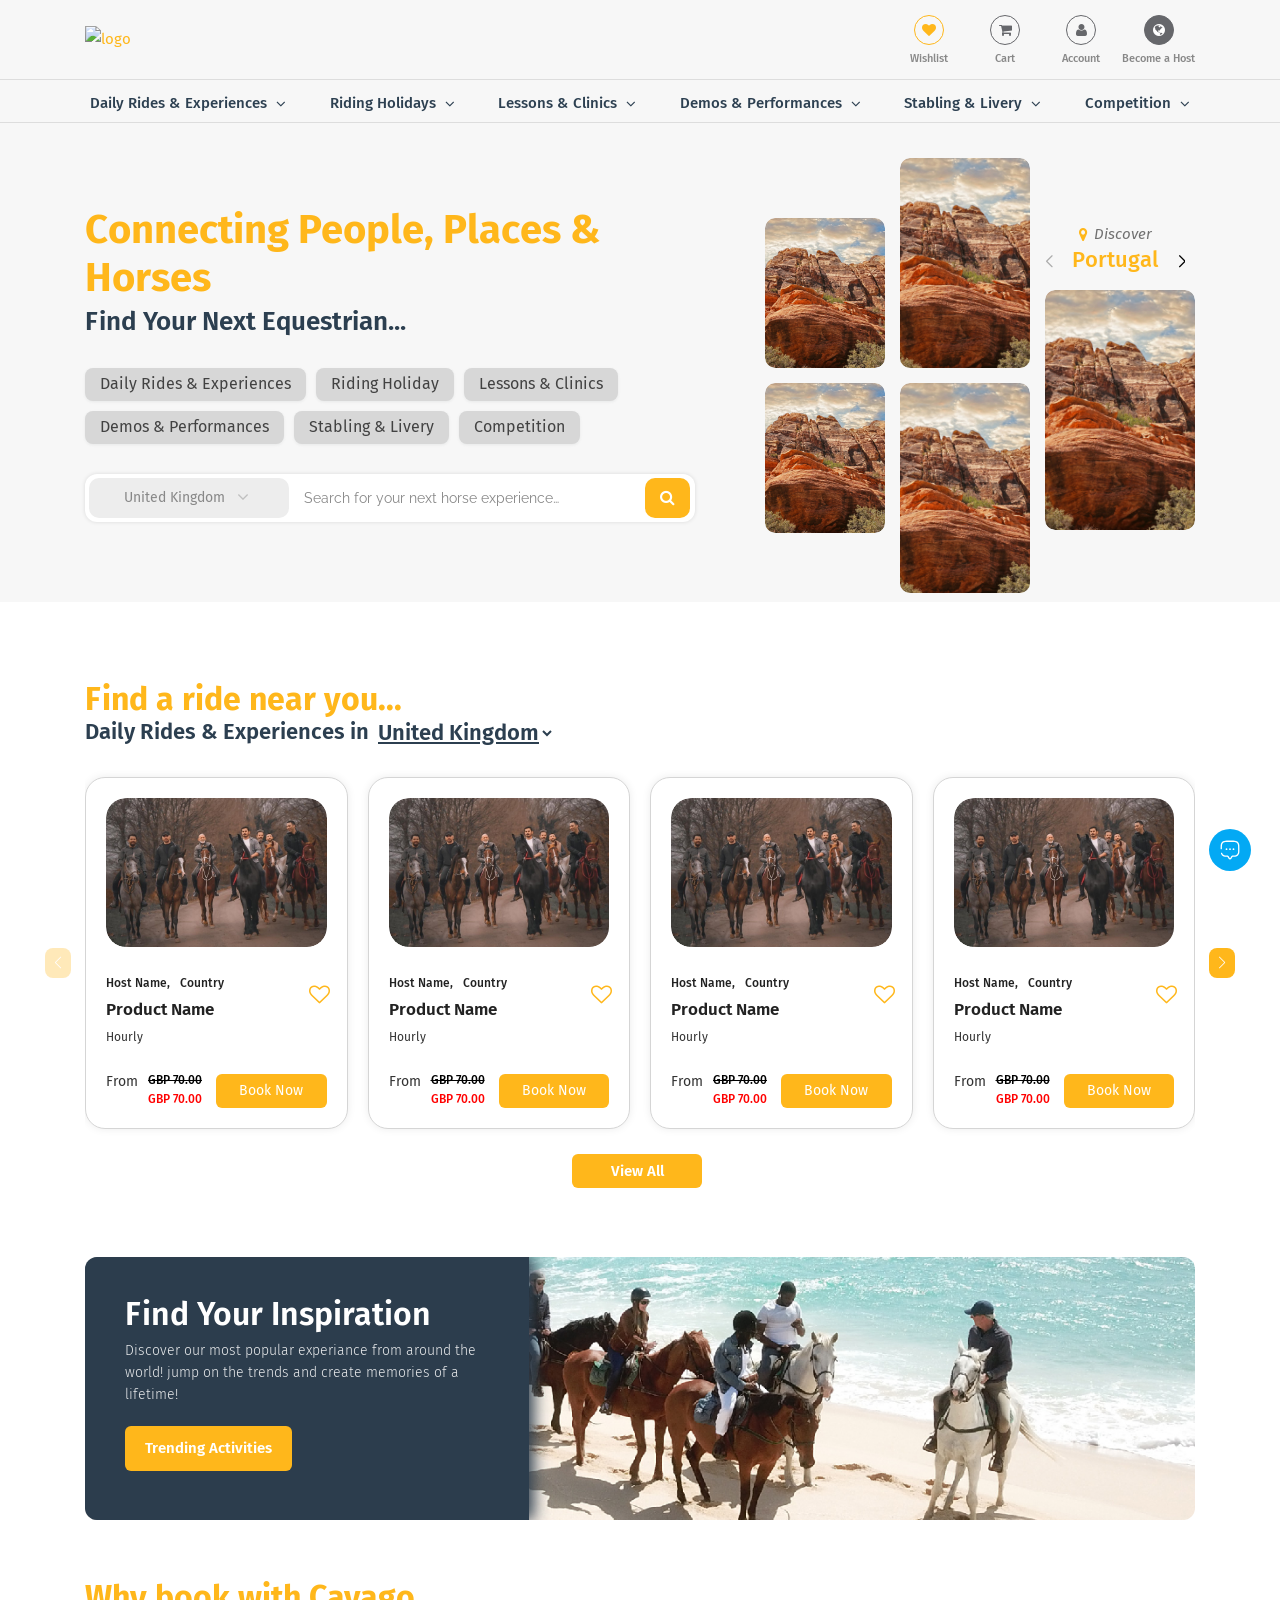
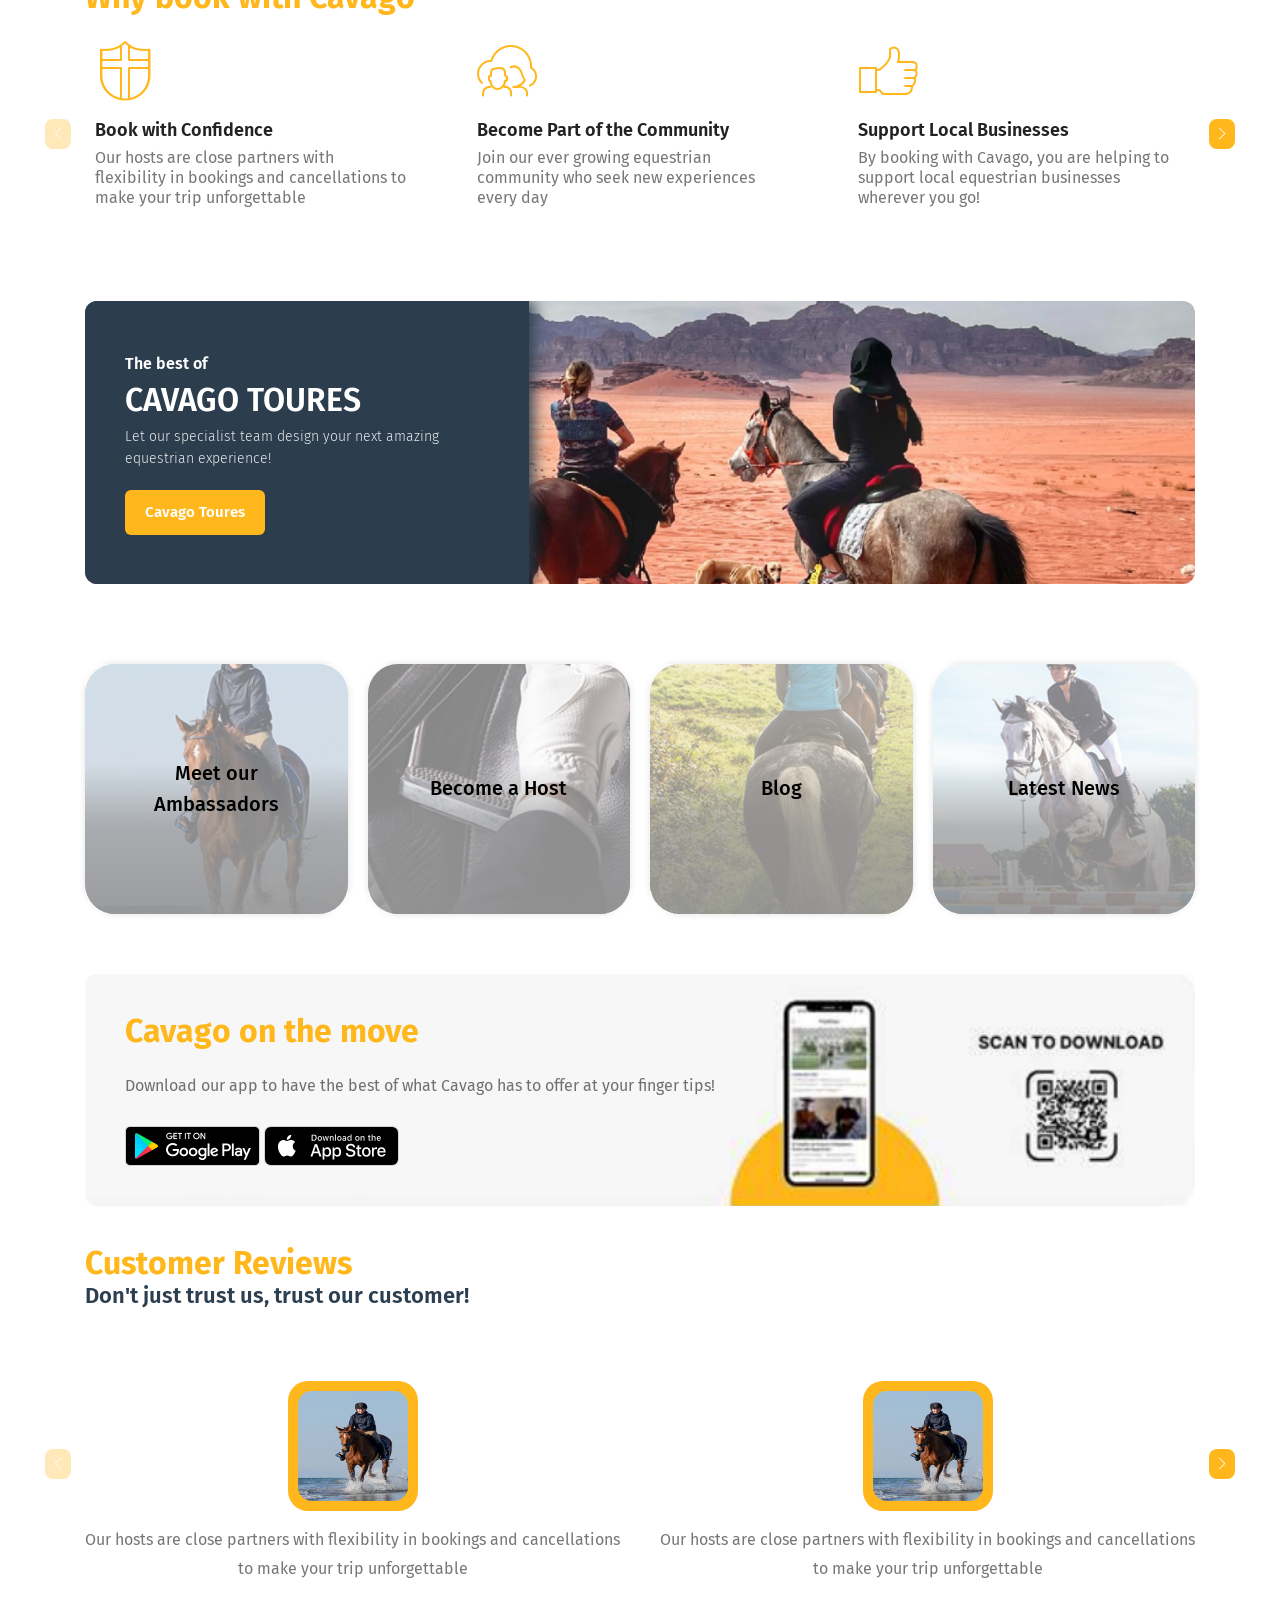
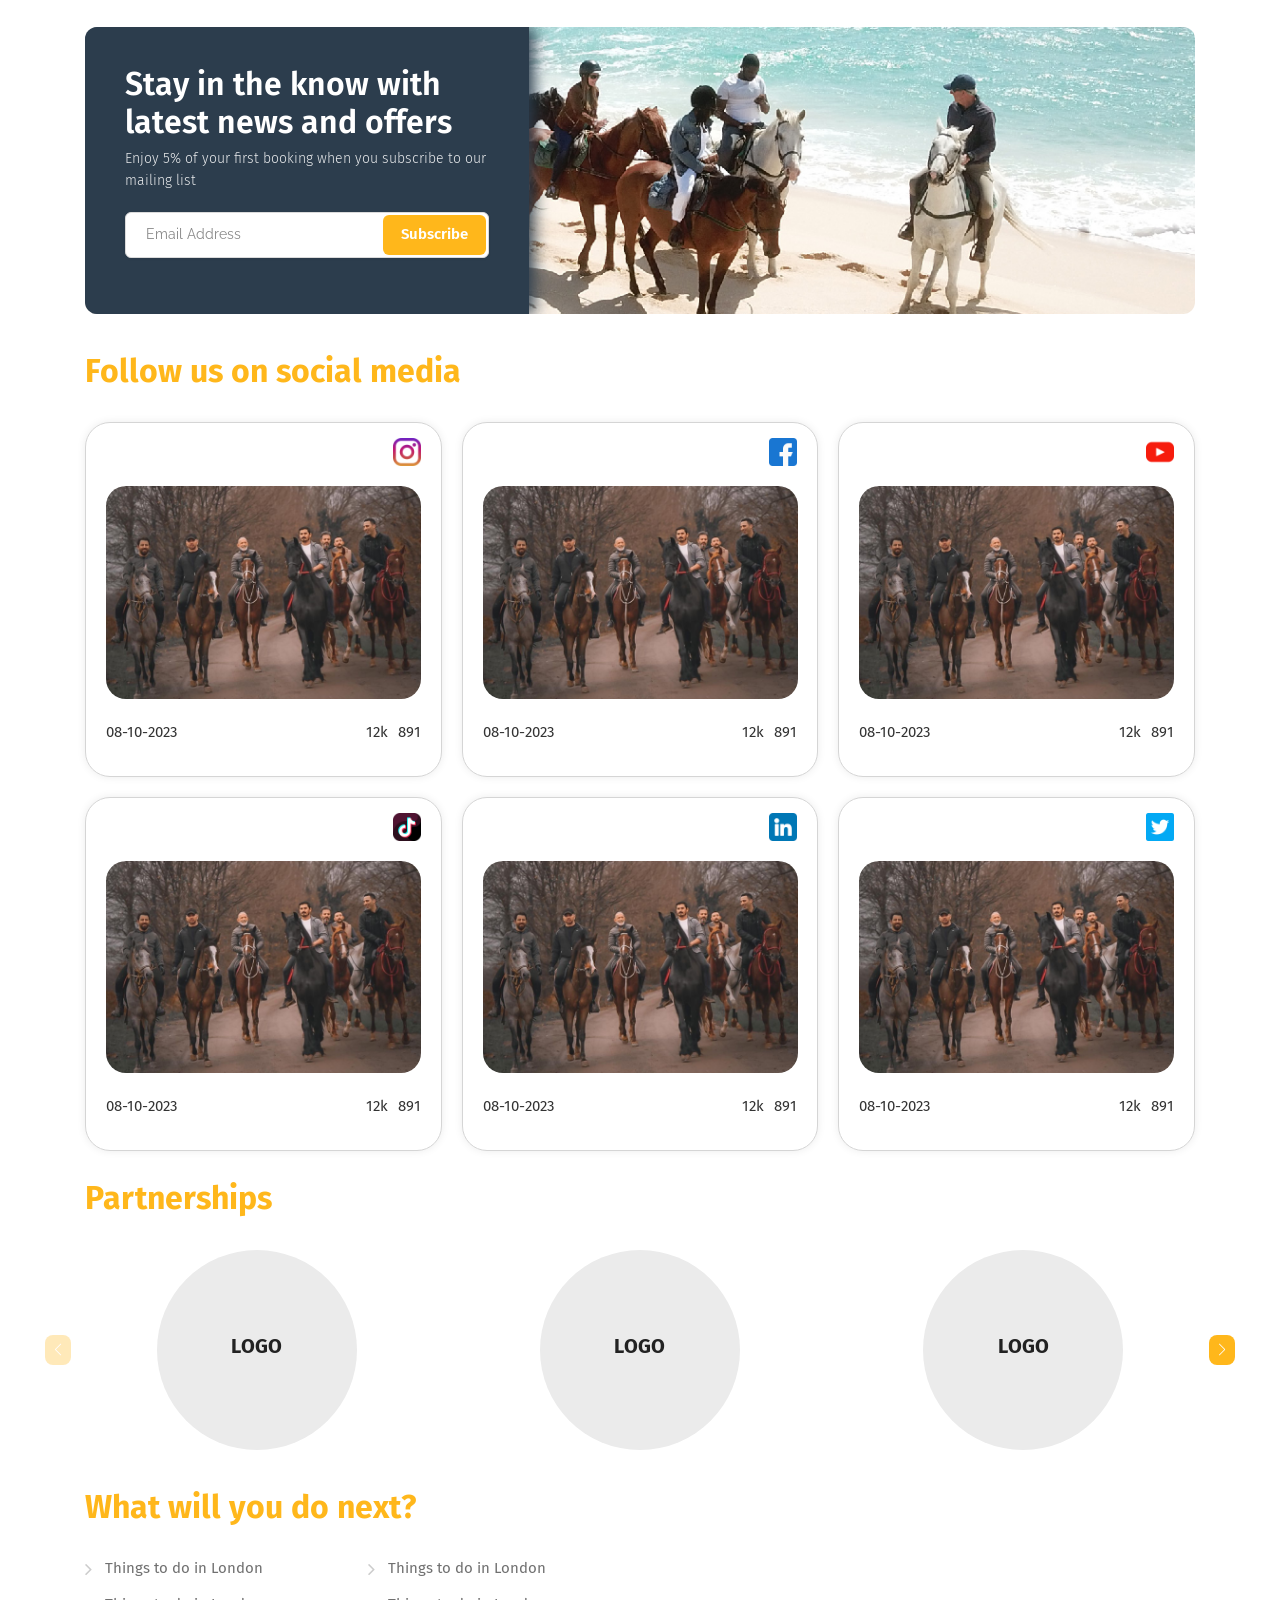
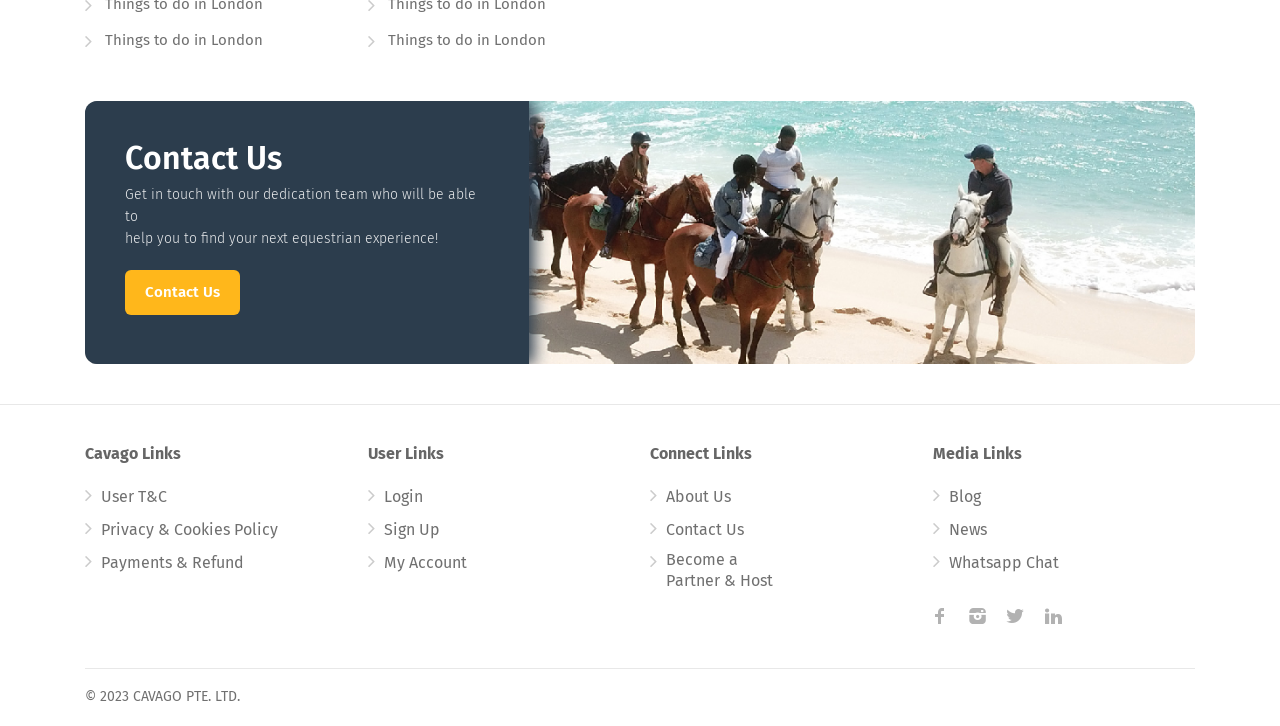
==== commit b854f253: "home page updated & global" ====
--- a/index.html
+++ b/index.html
@@ -633,7 +633,7 @@
                 </div>
 
                 <div class="slide-nav-wrapper">
-                    <div class="why-cavago-container swiper custom-book-with-cavago padding-top-20">
+                    <div class="why-cavago-container swiper custom-book-with-cavago">
                         <div class="swiper-wrapper">
                             <!-- Add your slides here -->
                             <div class="swiper-slide">
--- a/css/home-page.css
+++ b/css/home-page.css
@@ -60,51 +60,8 @@
   color: rgb(204, 204, 204);
 }
 
-.copyrights {
-  color: rgb(112, 112, 112);
-  border-top: 1px solid rgba(0, 0, 0, 0.09);
-  margin-top: 60px;
-  text-align: center;
-  padding: 15px 0px;
-  display: inline-block;
-  width: 100%;
-  font-size: 14px;
-}
-
 #backtotop {
-  position: fixed;
-  right: 0px;
-  opacity: 0;
-  visibility: hidden;
-  bottom: 25px;
-  margin: 0px 25px 0px 0px;
-  z-index: 999;
-  transition: all 0.35s ease 0s;
-  transform: scale(0.7);
   display: none !important;
-}
-
-#backtotop a {
-  text-decoration: none;
-  border: 0px none;
-  display: block;
-  width: 46px;
-  height: 46px;
-  background-color: rgb(102, 103, 107);
-  opacity: 1;
-  transition: all 0.3s ease 0s;
-  border-radius: 50%;
-  text-align: center;
-  font-size: 26px;
-}
-
-#backtotop a::after {
-  content: "";
-  font-family: FontAwesome;
-  position: relative;
-  display: block;
-  top: 50%;
-  transform: translateY(-55%);
 }
 
 #navigation ul li a::after {
@@ -140,26 +97,6 @@
 
 #navigation.style-1 {
   margin: 0px;
-}
-
-.mega-menu {
-  opacity: 0;
-  visibility: hidden;
-  transition: all 0.25s ease 0s;
-  position: absolute;
-  box-shadow: rgba(0, 0, 0, 0.12) 0px 0px 10px 0px;
-  border-radius: 4px;
-  display: flex;
-  top: 100%;
-  left: 0px;
-  padding: 20px 0px;
-  box-sizing: border-box;
-  font-size: 14px;
-  margin-top: -2px;
-  background-color: rgb(255, 255, 255);
-  width: 200px;
-  z-index: 99;
-  transform: translate3d(-42%, 24px, 0px);
 }
 
 #navigation ul li .mega-menu ul {
@@ -515,11 +452,7 @@
   flex-direction: column;
 }
 
-.customer-card {}
-
 .customer-rev {
-  /* width: 140px; */
-  /* height: 140px; */
   background-color: rgb(255, 183, 27);
   display: flex;
   justify-content: center;
@@ -604,7 +537,7 @@
 .boxed-photo-banner p {
   color: rgb(255, 255, 255);
   opacity: 0.9;
-  font-size: 15px;
+  font-size: 14px;
   margin: 0px 0px 20px;
   display: block;
   font-weight: 300;
@@ -1254,8 +1187,6 @@
 }
 
 @media (max-width: 991px) {
-
-
   .main-search-input select,
   .main-search-input select:focus {
     font-size: 14px;
@@ -1392,12 +1323,6 @@
   }
 }
 
-
-
-@media (min-width: 375px) and (max-width: 412px) {
-  .main-search-inner {}
-}
-
 .main-search-inner .highlighted-category {
   float: left;
   border-radius: 8px;
@@ -1418,20 +1343,6 @@
   background-color: rgb(255, 255, 255);
 }
 
-/* .card-main {
-    position: absolute;
-    top: 30px;
-  }
-  
-  .card-main {
-    width: 450px;
-    display: flex;
-    flex-wrap: wrap;
-    justify-content: flex-end;
-    align-items: center;
-    gap: 15px;
-  } */
-
 .first-row {
   display: flex;
   flex-direction: column;
@@ -1667,8 +1578,6 @@
 }
 
 .customer-rev {
-  /* width: 140px; */
-  /* height: 140px; */
   background-color: rgb(255, 183, 27);
   display: flex;
   justify-content: center;
@@ -1785,11 +1694,7 @@
 #footer .social-icons li a:hover {
   opacity: 1;
 }
-
-
 /* ///////////////////////////////// */
-body {}
-
 h1,
 h2,
 h3,
@@ -1919,12 +1824,6 @@
   color: rgb(44, 63, 80);
 }
 
-.custom-list-item-container {
-  background-color: rgb(255, 255, 255);
-  border: 1px solid rgb(213, 213, 213);
-  border-radius: 20px;
-}
-
 .custom-list-item-container:hover,
 .custom-icon-box:hover {
   text-decoration: none;
@@ -1991,11 +1890,6 @@
   width: 100%;
 }
 
-.custom-bwc-icons {
-  /* color: rgb(255, 183, 27); */
-  /* font-size: 6rem !important; */
-}
-
 .book-with-cavago-title {
   width: 90%;
 }
@@ -2005,7 +1899,6 @@
 }
 
 .book-with-cavago-title p {
-  /* font-size: small; */
   line-height: 20px;
   width: fit-content;
 }
@@ -2107,12 +2000,6 @@
   color: rgb(44, 63, 80);
 }
 
-.section-header {
-  margin: 0px 0px 10px;
-  color: red;
-  font-size: xx-large;
-}
-
 .row {
   margin-left: -10px;
   margin-right: -10px;
@@ -2143,16 +2030,6 @@
   top: -5px;
 }
 
-h4.product-name {
-  margin: 10px 0px;
-  font-weight: 600;
-  font-size: 17px;
-  display: block;
-  white-space: nowrap;
-  overflow: hidden;
-  text-overflow: ellipsis;
-}
-
 .footer-details {
   display: flex;
   width: 100%;
@@ -2167,14 +2044,6 @@
   flex: 1 1 0%;
   display: flex;
   align-items: center;
-}
-
-.pf-right button {
-  display: block;
-  width: 100%;
-  align-items: center;
-  text-align: center;
-  padding: 4px 0px;
 }
 
 .price-details {
@@ -2831,7 +2700,8 @@
 }
 
 .section-header {
-  margin: 0px 0px 10px;
+  font-size: xx-large;
+  margin: 0px 0px 0px;
 }
 
 .row {
@@ -2951,6 +2821,9 @@
   align-items: center;
   text-align: center;
   padding: 4px 0px;
+  border-radius: 6px;
+  font-size: 14px;
+  font-weight: 400;
   background-color: #ffb71b;
 }
 
@@ -3025,6 +2898,7 @@
 
 .boxed-photo-banner-text .button {
   zoom: 1;
+  border-radius: 6px;
 }
 
 .subscribe-widget button {
@@ -3335,4 +3209,16 @@
 
 .boxed-photo-banner:before {
   background: none;
+}
+
+.centered-content .button{
+  border-radius: 6px;
+}
+
+.button i{
+  padding: unset;
+}
+
+a:hover {
+  text-decoration: none;
 }
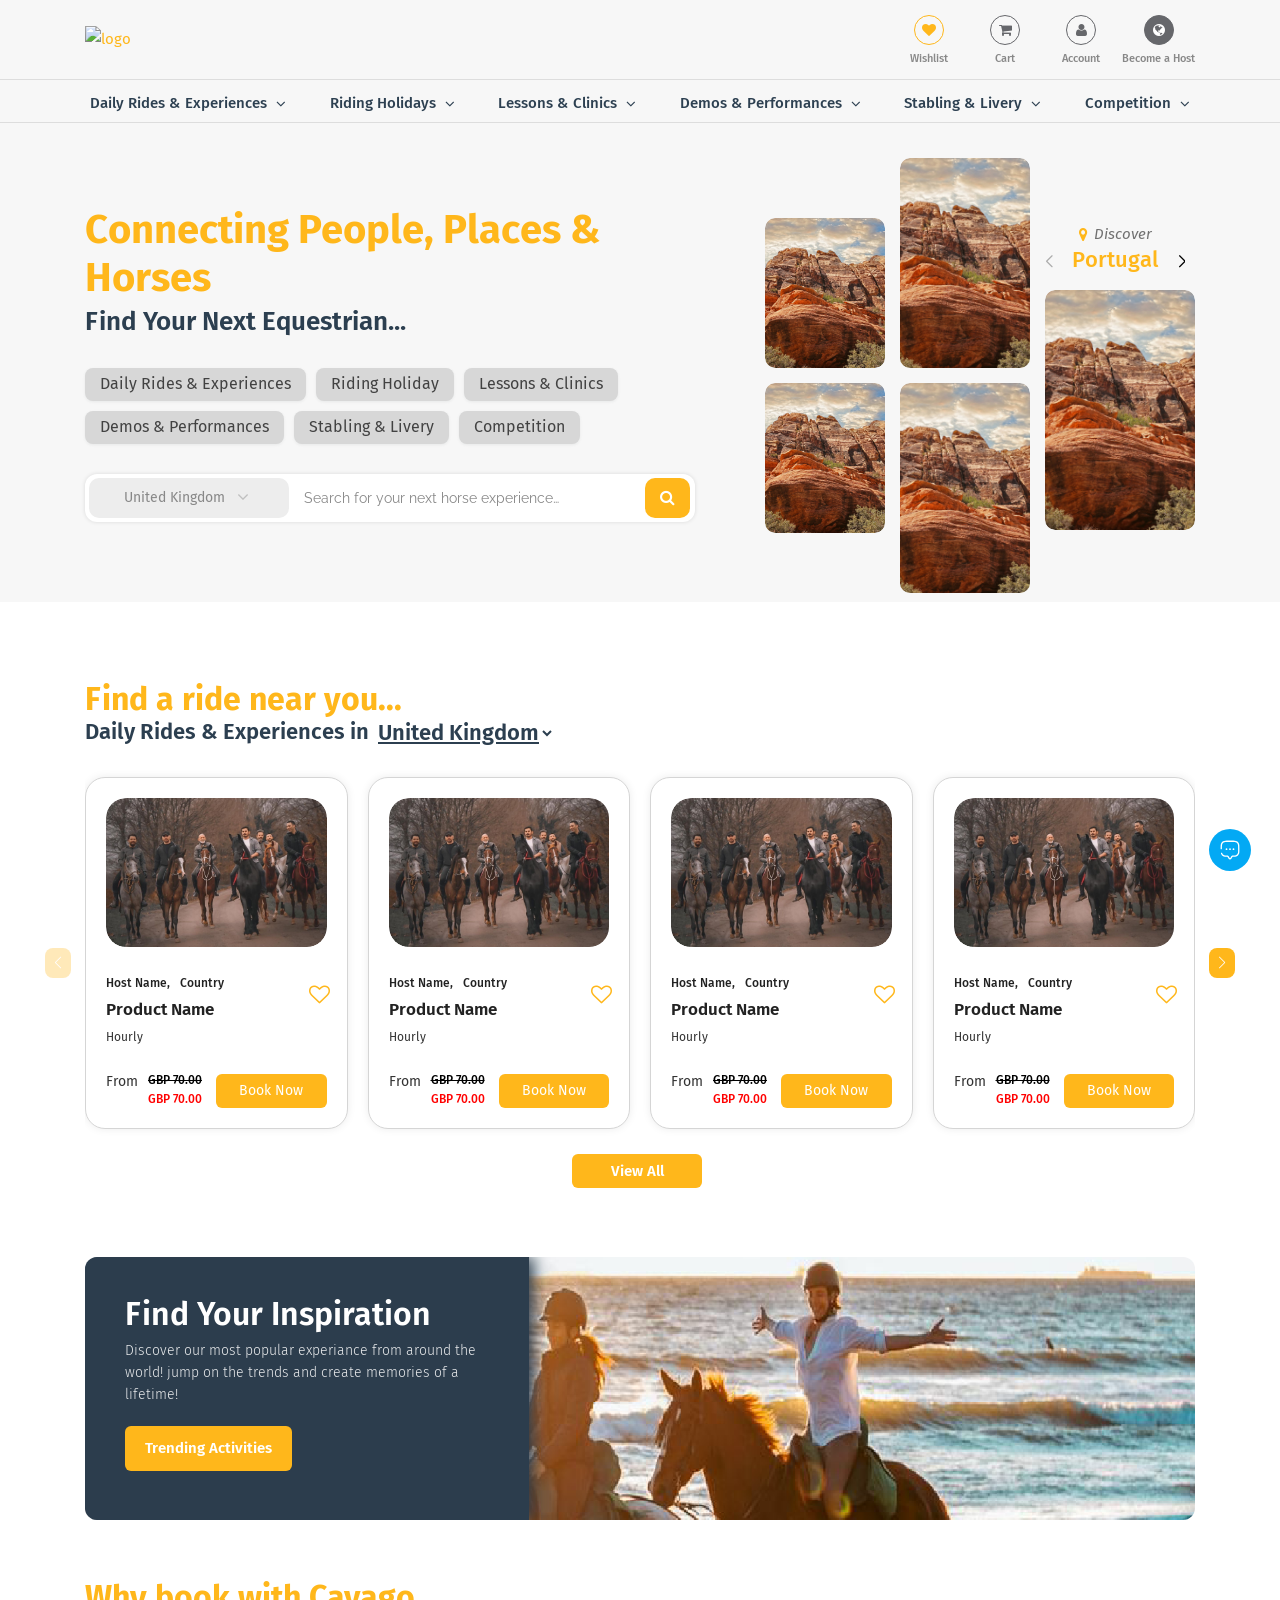
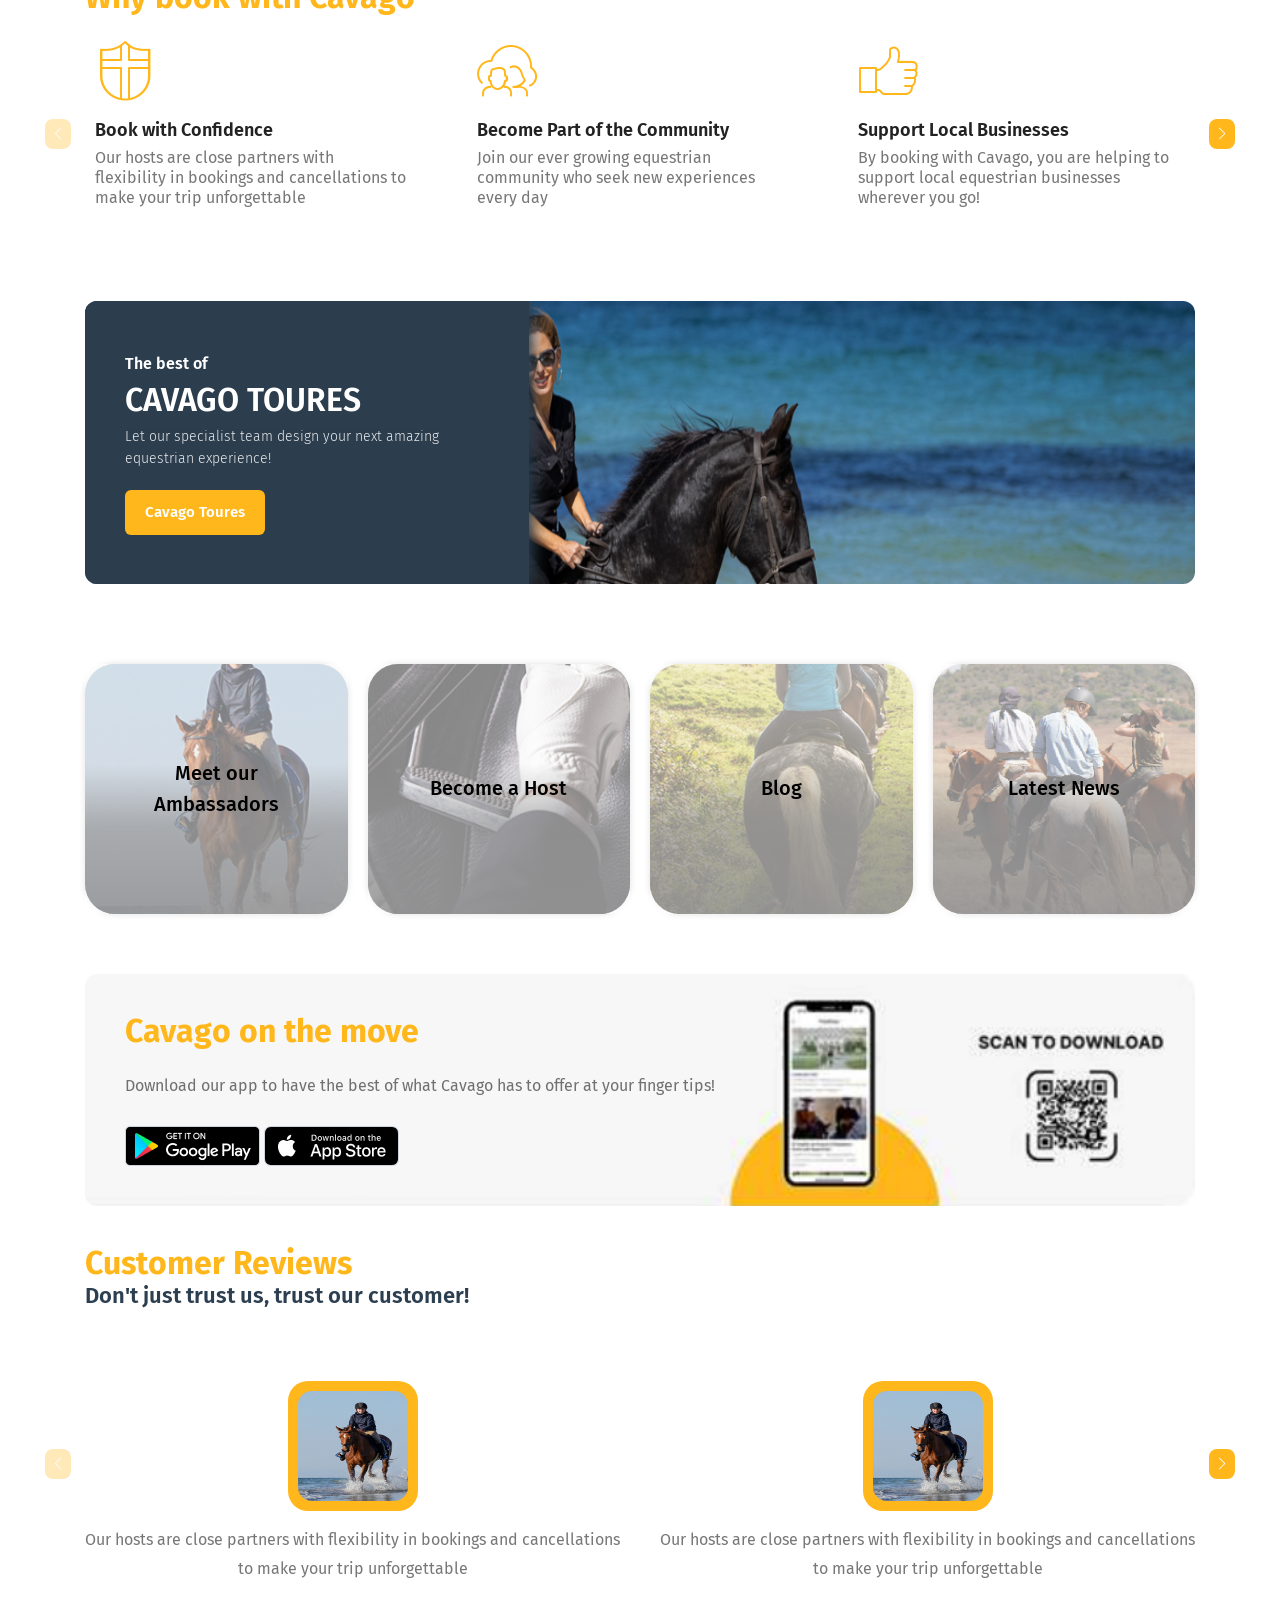
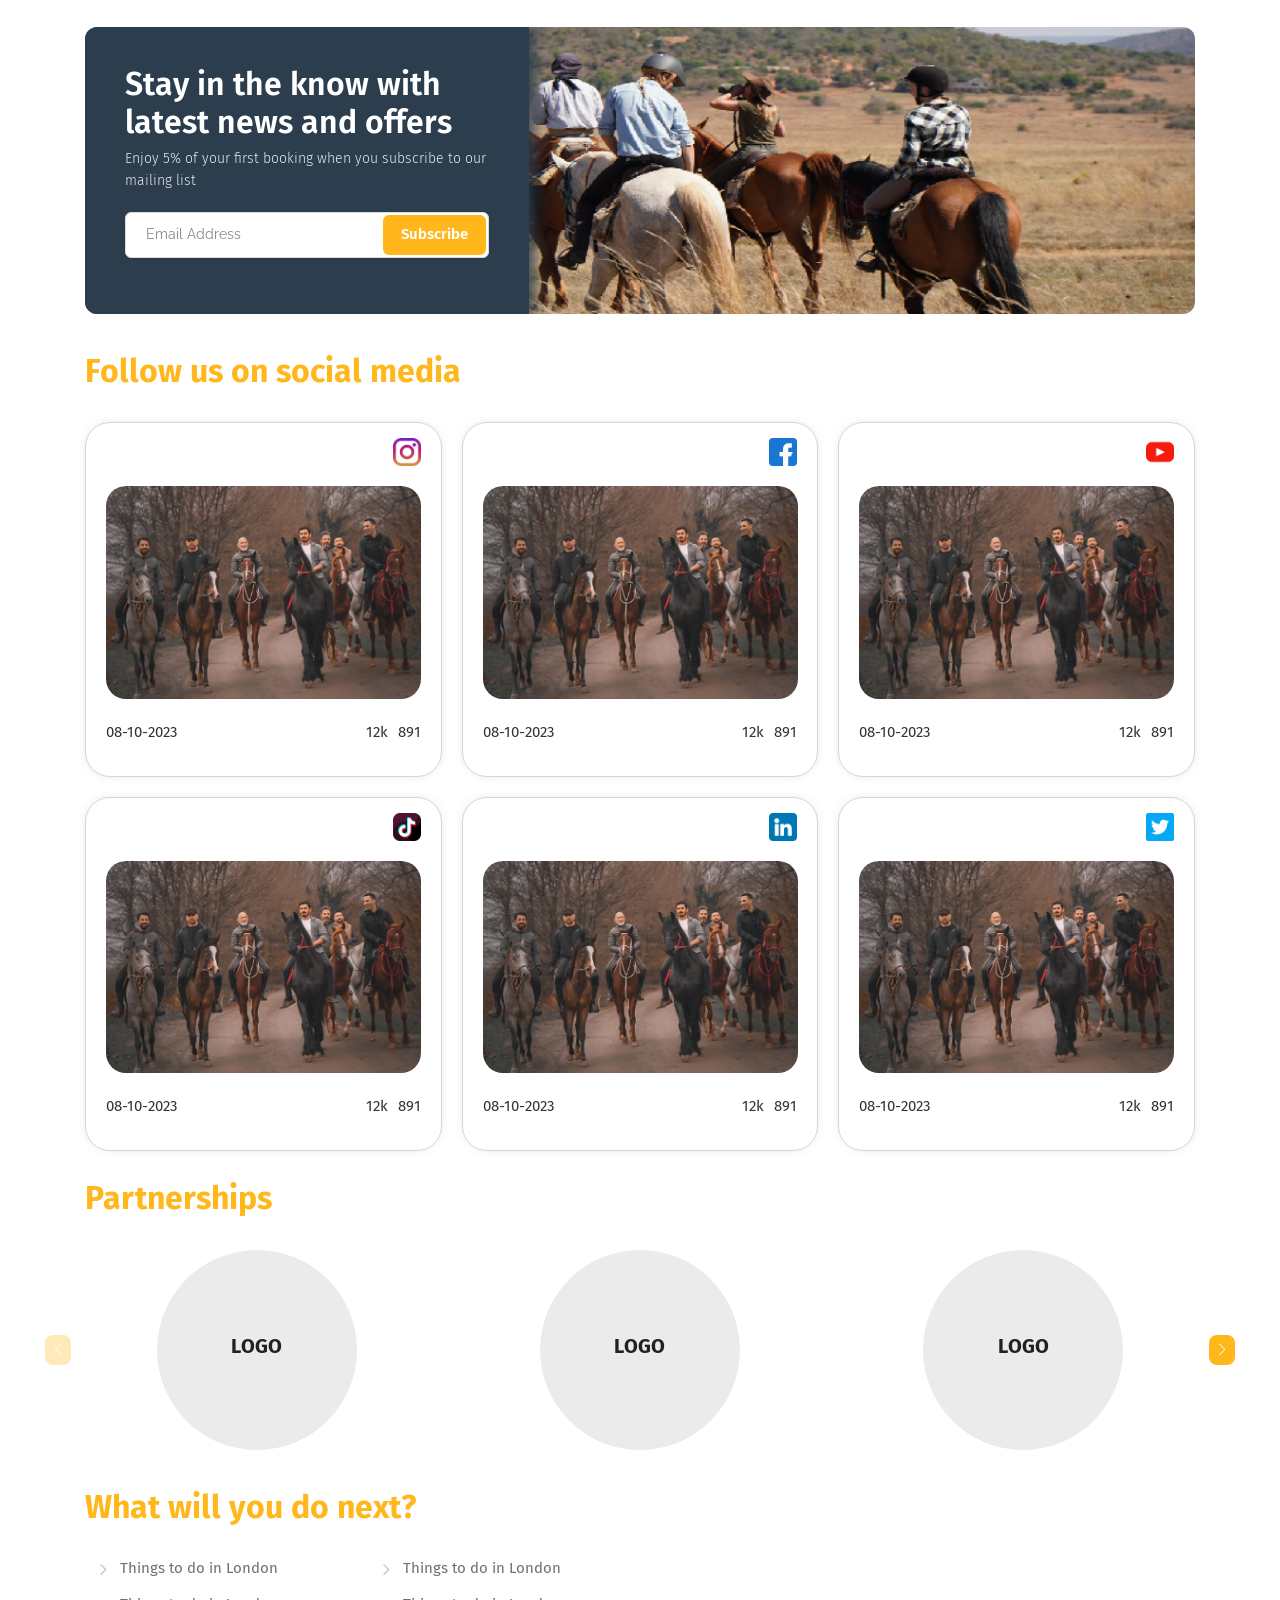
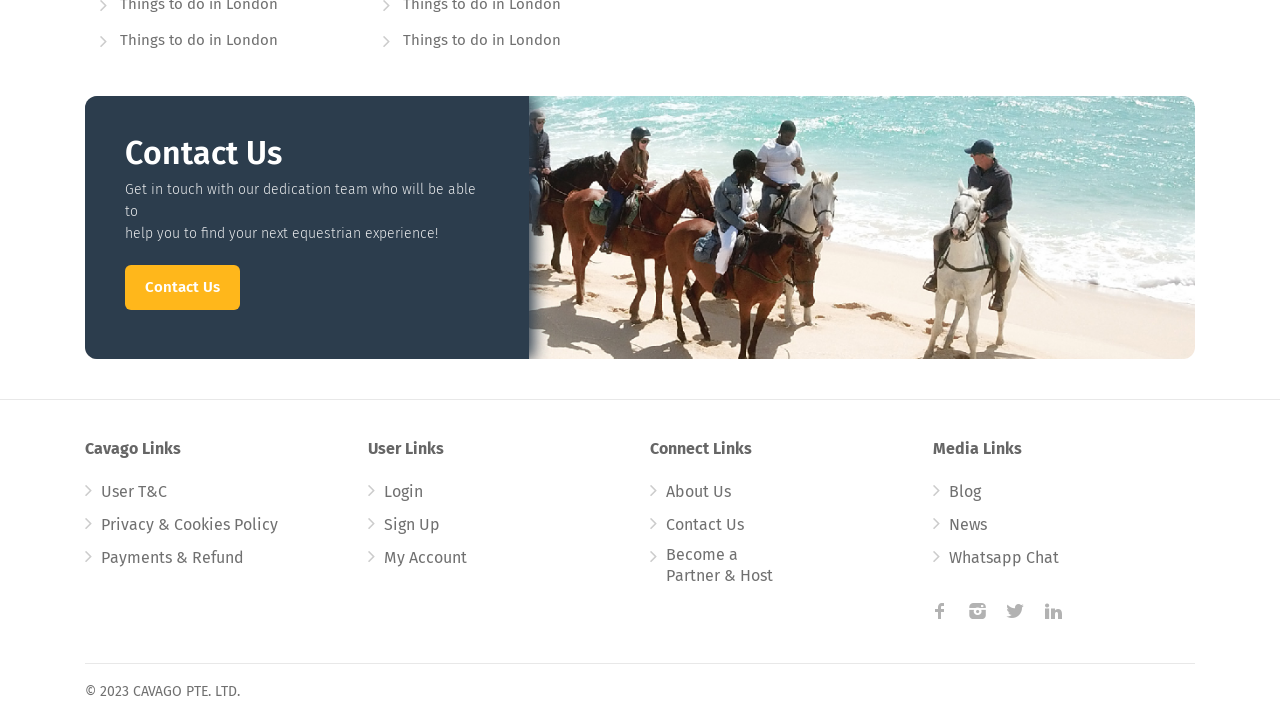
==== commit 2eb97b8f: "latest image added" ====
--- a/index.html
+++ b/index.html
@@ -606,7 +606,7 @@
 
         <section class="fullwidth margin-top-60">
             <div class="container">
-                <div class="cavago-banners" style="background-image: url('images/activities/inspire.png');">
+                <div class="cavago-banners" style="background-image: url('images/activities/inspire2.png'); background-size: 100% 100%;">
                     <div class="boxed-photo-banner">
                         <div class="boxed-photo-banner-text">
                             <div class="boxed-photo-banner-inner-text">
@@ -745,7 +745,7 @@
 
         <section class="fullwidth padding-top-80">
             <div class="container">
-                <div class="cavago-banners" style="background-image: url('images/activities/inspire-2.png');">
+                <div class="cavago-banners" style="background-image: url('images/activities/tour.png'); background-size: 100% 100%;">
                     <div class="boxed-photo-banner">
                         <div class="boxed-photo-banner-text">
                             <h2><span style="font-size: medium;">The best of</span><br>CAVAGO TOURES</h2>
@@ -982,7 +982,7 @@
 
         <section class="fullwidth padding-top-40">
             <div class="container">
-                <div class="cavago-banners" style="background-image: url('images/activities/inspire.png');">
+                <div class="cavago-banners" style="background-image: url('images/activities/latest-news.png');background-size: 100% 100%;">
                     <div class="boxed-photo-banner">
                         <!-- Infobox -->
                         <div class="boxed-photo-banner-text">
--- a/css/home-page.css
+++ b/css/home-page.css
@@ -29,15 +29,6 @@
     width: 100%;
     display: inline-block;
   }
-}
-
-ul.footer-links {
-  margin: 0px 0px 15px;
-  padding: 0px;
-  width: 100%;
-  box-sizing: border-box;
-  display: inline-block;
-  float: left;
 }
 
 .footer-links li a {
@@ -62,104 +53,6 @@
 
 #backtotop {
   display: none !important;
-}
-
-#navigation ul li a::after {
-  content: "";
-  padding-left: 8px;
-  font-size: 22px;
-  position: relative;
-  top: 3px;
-}
-
-#navigation ul li:hover ul a,
-#navigation ul ul a {
-  padding: 4px 40px 4px 15px !important;
-  line-height: 24px !important;
-}
-
-#navigation.style-1 ul li li a {
-  background: rgb(255, 255, 255) !important;
-}
-
-#navigation.style-1>ul a {
-  padding: 10px;
-  font-weight: 400;
-}
-
-#navigation ul ul {
-  margin: 2px 0px 0px;
-}
-
-#navigation.style-1 ul li {
-  margin: 0px;
-}
-
-#navigation.style-1 {
-  margin: 0px;
-}
-
-#navigation ul li .mega-menu ul {
-  opacity: 0;
-  visibility: hidden;
-  transform: translate3d(0px, 0px, 0px);
-  position: relative;
-  display: inline-block;
-  flex: 1 1 0%;
-  padding: 0px;
-  margin: 0px;
-  box-shadow: none;
-  border-radius: 0px;
-  top: auto;
-  left: auto;
-  background-color: transparent;
-}
-
-#navigation ul .mega-menu ul a {
-  color: rgb(68, 68, 68);
-  display: block;
-  margin-left: 0px;
-  transition: all 0.2s ease-in-out 0s;
-  opacity: 0.8;
-  padding: 0px !important;
-}
-
-.user-menu .user-name::after {
-  content: "";
-  font-family: FontAwesome;
-  transition: all 0.2s ease 0s;
-  transform: rotate(0deg);
-  display: inline-block;
-  margin-left: 6px;
-  color: rgb(170, 170, 170);
-}
-
-body .dashboard-nav ul li a i.fa.fa-calendar-check-o::before,
-body .user-menu ul li a i.fa.fa-calendar-check-o::before {
-  content: "";
-  font-family: simple-line-icons;
-}
-
-
-#logo {
-  position: relative;
-  margin: 5px 0px 0px;
-  width: calc(100% - 70px);
-  text-align: left;
-}
-
-.main-search-inner .highlighted-category {
-  float: left;
-  border-radius: 8px;
-  margin: 0px;
-  text-align: center;
-  transition: all 0.4s ease 0s;
-  transform: scale(1);
-  vertical-align: top;
-  position: relative;
-  width: auto;
-  box-shadow: rgba(102, 103, 107, 0.1) 0px 1px 3px;
-  background: rgb(215, 215, 215);
 }
 
 .main-search-inner .highlighted-category:hover {
@@ -192,10 +85,6 @@
   gap: 50px;
 }
 
-.main-search-inner {
-  flex: 1 1 0%;
-}
-
 .hero-section {
   width: 100%;
   background-color: rgb(247, 247, 247);
@@ -241,42 +130,6 @@
   display: flex;
   flex-direction: column;
   gap: 15px;
-}
-
-.first-row .first-row-card {
-  width: 120px;
-  height: 150px;
-  overflow: hidden;
-  border-radius: 10px;
-  margin: 0px;
-  box-sizing: border-box;
-  cursor: pointer;
-  background-position: center center;
-  background-size: cover;
-}
-
-.second-row .second-row-card {
-  width: 130px;
-  height: 210px;
-  overflow: hidden;
-  border-radius: 10px;
-  margin: 0px;
-  box-sizing: border-box;
-  cursor: pointer;
-  background-position: center center;
-  background-size: cover;
-}
-
-.third-row .third-row-card {
-  width: 150px;
-  height: 240px;
-  overflow: hidden;
-  border-radius: 10px;
-  margin: 0px;
-  box-sizing: border-box;
-  cursor: pointer;
-  background-position: center center;
-  background-size: cover;
 }
 
 .first-row img {
@@ -387,9 +240,6 @@
   .highlighted-categories {
     display: none;
   }
-
-
-
 }
 
 @media (min-width: 375px) and (max-width: 412px) {
@@ -424,12 +274,6 @@
 .slider-controls button.slide-m-prev {
   background-image: url("../images/slider-arrow-grey.svg");
   background-position: 50% center;
-}
-
-.home-search-carousel .container.search-cont {
-  bottom: 0px;
-  transform: none;
-  padding: 15px 15px 55px;
 }
 
 .home-search-slider-headlines {
@@ -446,25 +290,9 @@
   padding: 35px 35px 55px;
 }
 
-
 .book-with-cavago {
   display: flex;
   flex-direction: column;
-}
-
-.customer-rev {
-  background-color: rgb(255, 183, 27);
-  display: flex;
-  justify-content: center;
-  align-items: center;
-  border-radius: 20px;
-  padding: 10px;
-}
-
-.customer-rev-img {
-  width: 110px;
-  height: 110px;
-  border-radius: 14px;
 }
 
 @media (min-width: 375px) and (max-width: 412px) {
@@ -507,14 +335,6 @@
   color: rgb(34, 34, 34);
   font-weight: 600;
   margin-top: 0;
-}
-
-.boxed-photo-banner {
-  display: flex;
-  width: 40%;
-  background-color: rgb(44, 61, 77);
-  box-shadow: rgb(44, 61, 77) 5px 0px 15px;
-  padding: 40px;
 }
 
 .qr-photo-banner-text {
@@ -552,38 +372,6 @@
 }
 
 .gallery-wrap .item {
-  flex: 1 1 0%;
-  height: 100%;
-  background-size: 500px;
-  background-position: 50% center;
-  background-repeat: no-repeat;
-  transition: flex 0.8s ease 0s;
-  position: relative;
-  overflow: hidden;
-  max-width: 500px;
-}
-
-.gallery-wrap .item h3 {
-  position: absolute;
-  bottom: 0px;
-  left: 0px;
-  font-weight: 600;
-  color: rgb(255, 255, 255);
-  font-size: 26px;
-  opacity: 0;
-  transform: translateX(-10px);
-  transition: all 0.6s ease 0s;
-  display: block;
-  white-space: nowrap;
-  background: rgba(0, 0, 0, 0.2);
-  backdrop-filter: blur(10px);
-  border-radius: 4px;
-  margin: 35px;
-  padding: 8px 15px;
-}
-
-
-.gallery-wrap .item {
   flex: 1 1 50%;
   height: 250px;
 }
@@ -600,50 +388,6 @@
   font-size: 18px;
   padding: 10px 12px;
   white-space: break-spaces;
-}
-
-.category-small-box-alt .category-box-counter-alt {
-  font-size: 13px;
-  font-weight: 500;
-  color: rgb(144, 144, 144);
-  border-radius: 50px;
-  background-color: rgb(246, 246, 246);
-  display: block;
-  width: 40px;
-  text-align: center;
-  margin: 0px auto 12px;
-  left: auto;
-  right: auto;
-  transition: all 0.4s ease 0s;
-  padding: 2px 0px;
-  line-height: 21px;
-  height: 25px;
-  z-index: 11;
-  position: relative;
-}
-
-@media (max-width: 768px) {
-  .category-small-box-alt {
-    width: calc(50% - 25px);
-  }
-}
-
-@media (min-width: 768px) {
-  .category-small-box-alt {
-    width: calc(33.3333% - 25px);
-  }
-}
-
-@media (min-width: 992px) {
-  .category-small-box-alt {
-    width: calc(33.3333% - 25px);
-  }
-}
-
-@media (min-width: 1240px) {
-  .category-small-box-alt {
-    width: calc(20% - 25px);
-  }
 }
 
 @media (max-width: 991px) {
@@ -681,23 +425,8 @@
 
 }
 
-
-
 .chosen-container-single .chosen-single {
-  position: relative;
-  display: block;
-  overflow: hidden;
-  padding: 0px 0px 0px 18px;
-  height: 40px;
   line-height: 50px;
-  border: 1px solid rgb(219, 219, 219);
-  box-shadow: rgba(0, 0, 0, 0.08) 0px 1px 3px 0px;
-  background-color: rgb(255, 255, 255);
-  color: rgb(136, 136, 136);
-  text-decoration: none;
-  white-space: nowrap;
-  font-weight: 500;
-  border-radius: 4px;
 }
 
 .chosen-container-active.chosen-with-drop .chosen-single {
@@ -708,15 +437,10 @@
   margin-top: 1px;
   margin-right: 0px;
   margin-left: 0px;
-  padding: 6px 20px 6px 6px;
-  width: 100%;
-  height: 40px;
-  outline: 0px;
   display: block;
   position: relative;
   z-index: 9;
   box-shadow: rgba(0, 0, 0, 0.04) 0px 1px 3px 0px;
-  margin-bottom: 10px !important;
   border: 1px solid rgb(221, 221, 221) !important;
   background-color: rgb(251, 251, 251) !important;
 }
@@ -1596,103 +1320,19 @@
   color: rgb(102, 103, 107);
 }
 
-ul.footer-links {
-  margin: 0px 0px 15px;
-  padding: 0px;
-  width: 100%;
-  box-sizing: border-box;
-  display: inline-block;
-  float: left;
-}
-
 .footer-links li {
   position: relative;
   list-style: none;
 }
 
-.footer-links li a {
-  padding: 0px 0px 15px 20px;
-  display: inline-block;
-  transition: all 0.2s ease-in-out 0s;
-  color: rgb(112, 112, 112) !important;
-  line-height: 1.4;
-  display: block;
-}
-
 #footer .footer-links li a:hover {
   padding-left: 22px;
   color: rgb(102, 103, 107);
 }
 
-.footer-links li::before {
-  font-family: FontAwesome;
-  font-size: 20px;
-  content: "";
-  position: absolute;
-  left: 0px;
-  top: -2px;
-  padding: 0px 7px 0px 0px;
-  color: rgb(204, 204, 204);
-}
-
 .copyrights {
-  color: rgb(112, 112, 112);
-  border-top: 1px solid rgba(0, 0, 0, 0.09);
-  margin-top: 60px;
-  text-align: center;
   padding: 15px 0px;
-  display: inline-block;
-  width: 100%;
   font-size: 14px;
-}
-
-#footer.alt .copyrights {
-  margin-top: 0px;
-  border: none;
-  padding: 25px;
-}
-
-.copyrights a {
-  color: rgb(112, 112, 112);
-}
-
-#footer.dark {
-  background: rgb(34, 34, 34);
-  color: rgb(170, 170, 170);
-}
-
-#footer.dark a,
-#footer.dark h4,
-#footer.dark a:hover {
-  color: rgb(255, 255, 255);
-}
-
-#footer.dark .text-widget,
-#footer.dark .text-widget span,
-#footer.dark .footer-links li a {
-  color: rgb(170, 170, 170);
-}
-
-#footer.dark .footer-links li a:hover {
-  color: rgb(255, 255, 255);
-}
-
-#footer.dark .footer-links li::before {
-  color: rgb(102, 102, 102);
-}
-
-#footer.dark .copyrights {
-  color: rgb(170, 170, 170);
-  border-top: 1px solid rgba(255, 255, 255, 0.09);
-}
-
-#footer .social-icons li a {
-  opacity: 0.8;
-  transition: opacity 0.35s ease 0s;
-}
-
-#footer .social-icons li a:hover {
-  opacity: 1;
 }
 /* ///////////////////////////////// */
 h1,
@@ -1928,8 +1568,6 @@
   justify-content: center !important;
   align-items: center !important;
 }
-
-
 
 .list-categories {
   display: flex;
@@ -2221,10 +1859,7 @@
     background-color: rgb(44 61 77 / 97%);
     width: 60%;
     box-shadow: none;
-
-  }
-
-
+  }
 
   .hero-section-wrapper {
     gap: 15px;
@@ -2241,13 +1876,10 @@
   .main-search-inner {
     position: relative;
     padding: 30px 0px;
-
-
   }
 
   .main-search-inner {
     transform: none;
-
   }
 
   .main-search-inner h2 {
@@ -2291,12 +1923,9 @@
   .third-row {
     flex-direction: column-reverse;
   }
-
-
 }
 
 @media (max-width: 767px) {
-
   h2,
   .h2 {
     font-size: 22px;
@@ -2415,8 +2044,6 @@
   flex-direction: column;
   align-items: center;
 }
-
-
 
 .custom-sign-in:hover {
   color: rgb(255, 183, 27);
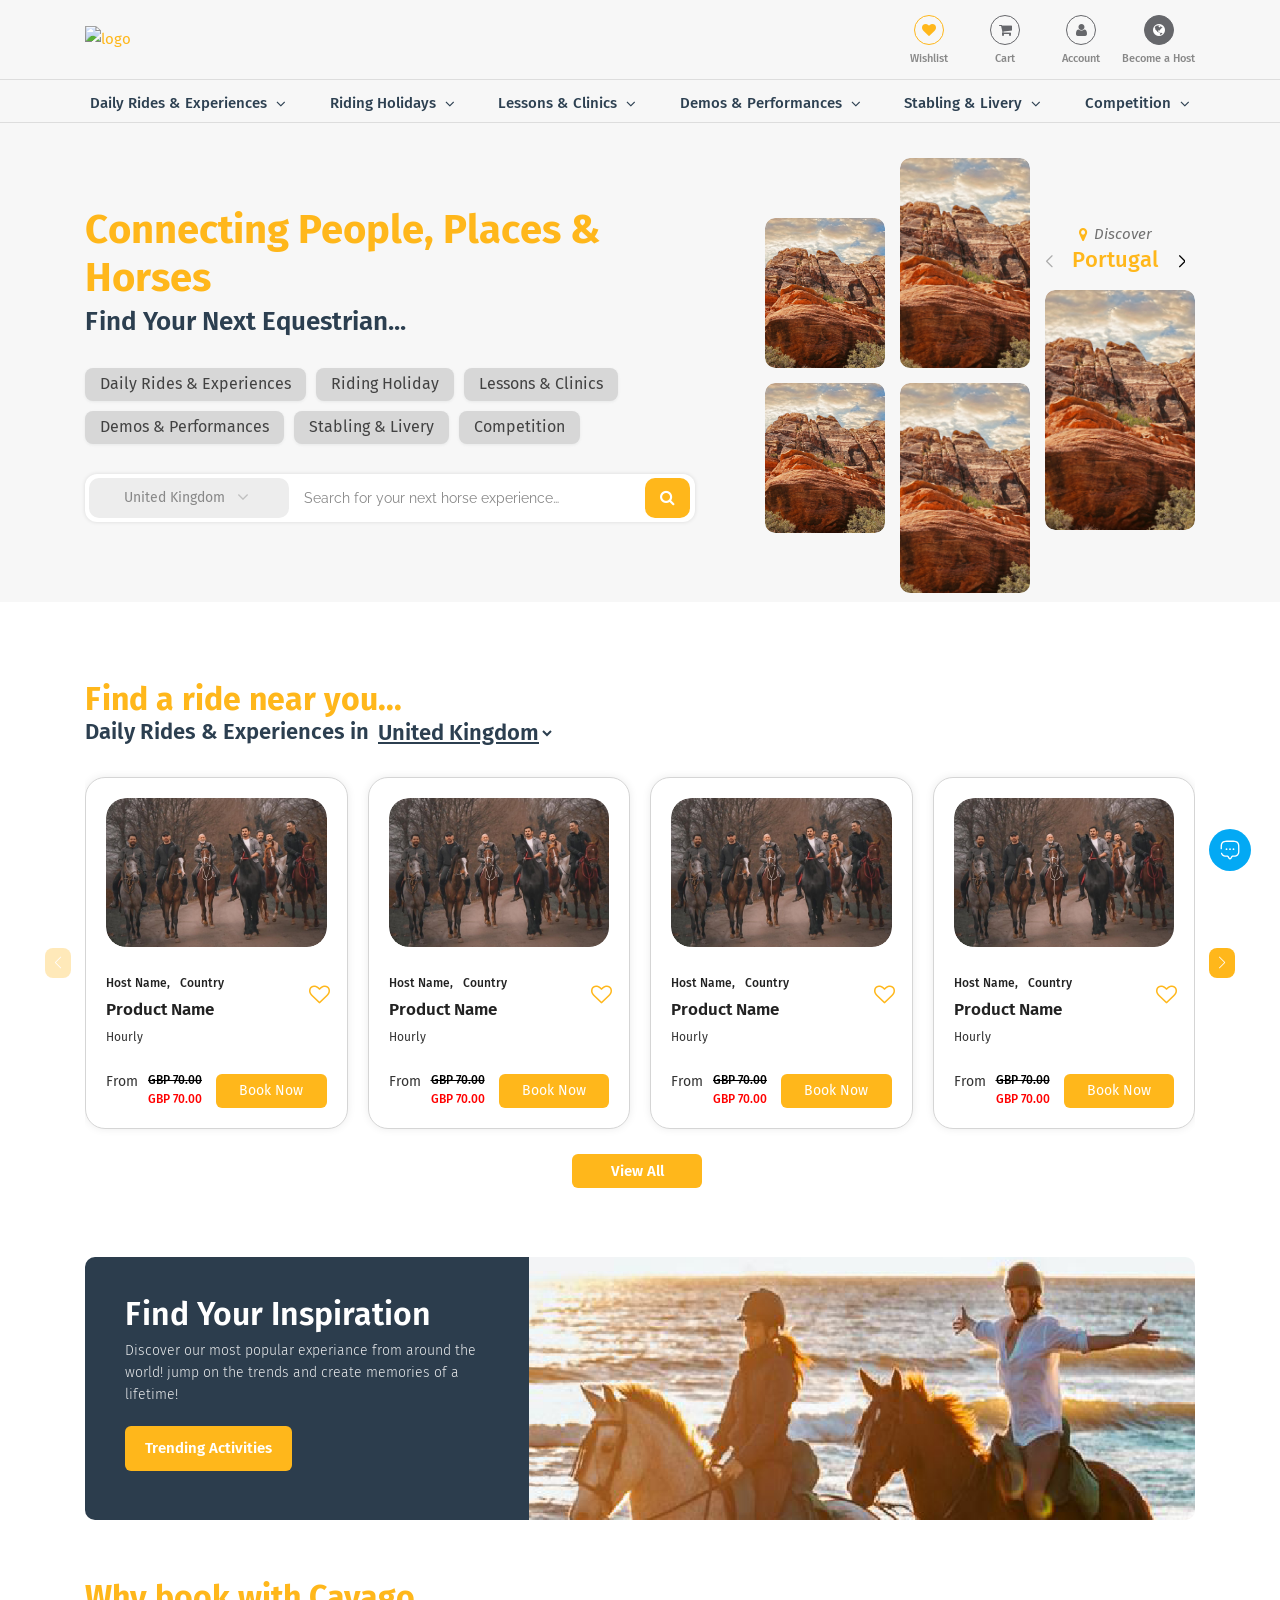
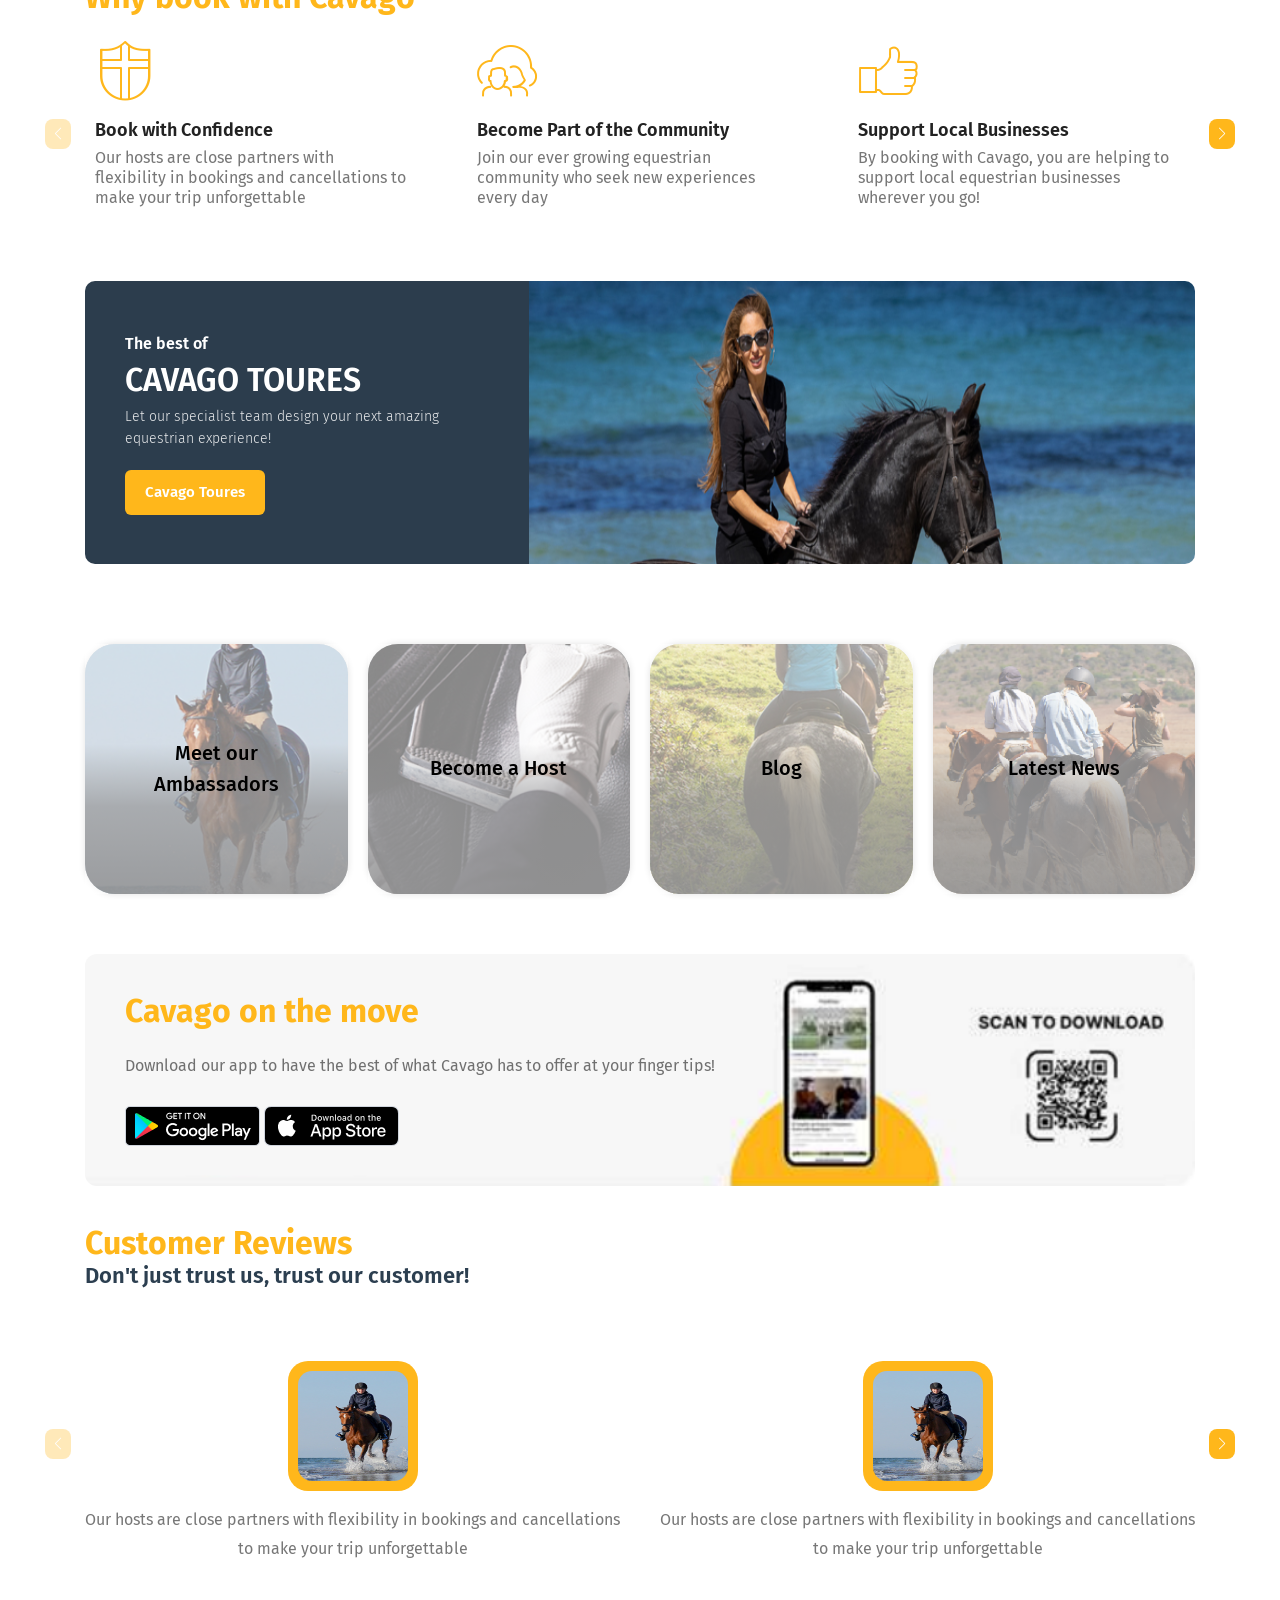
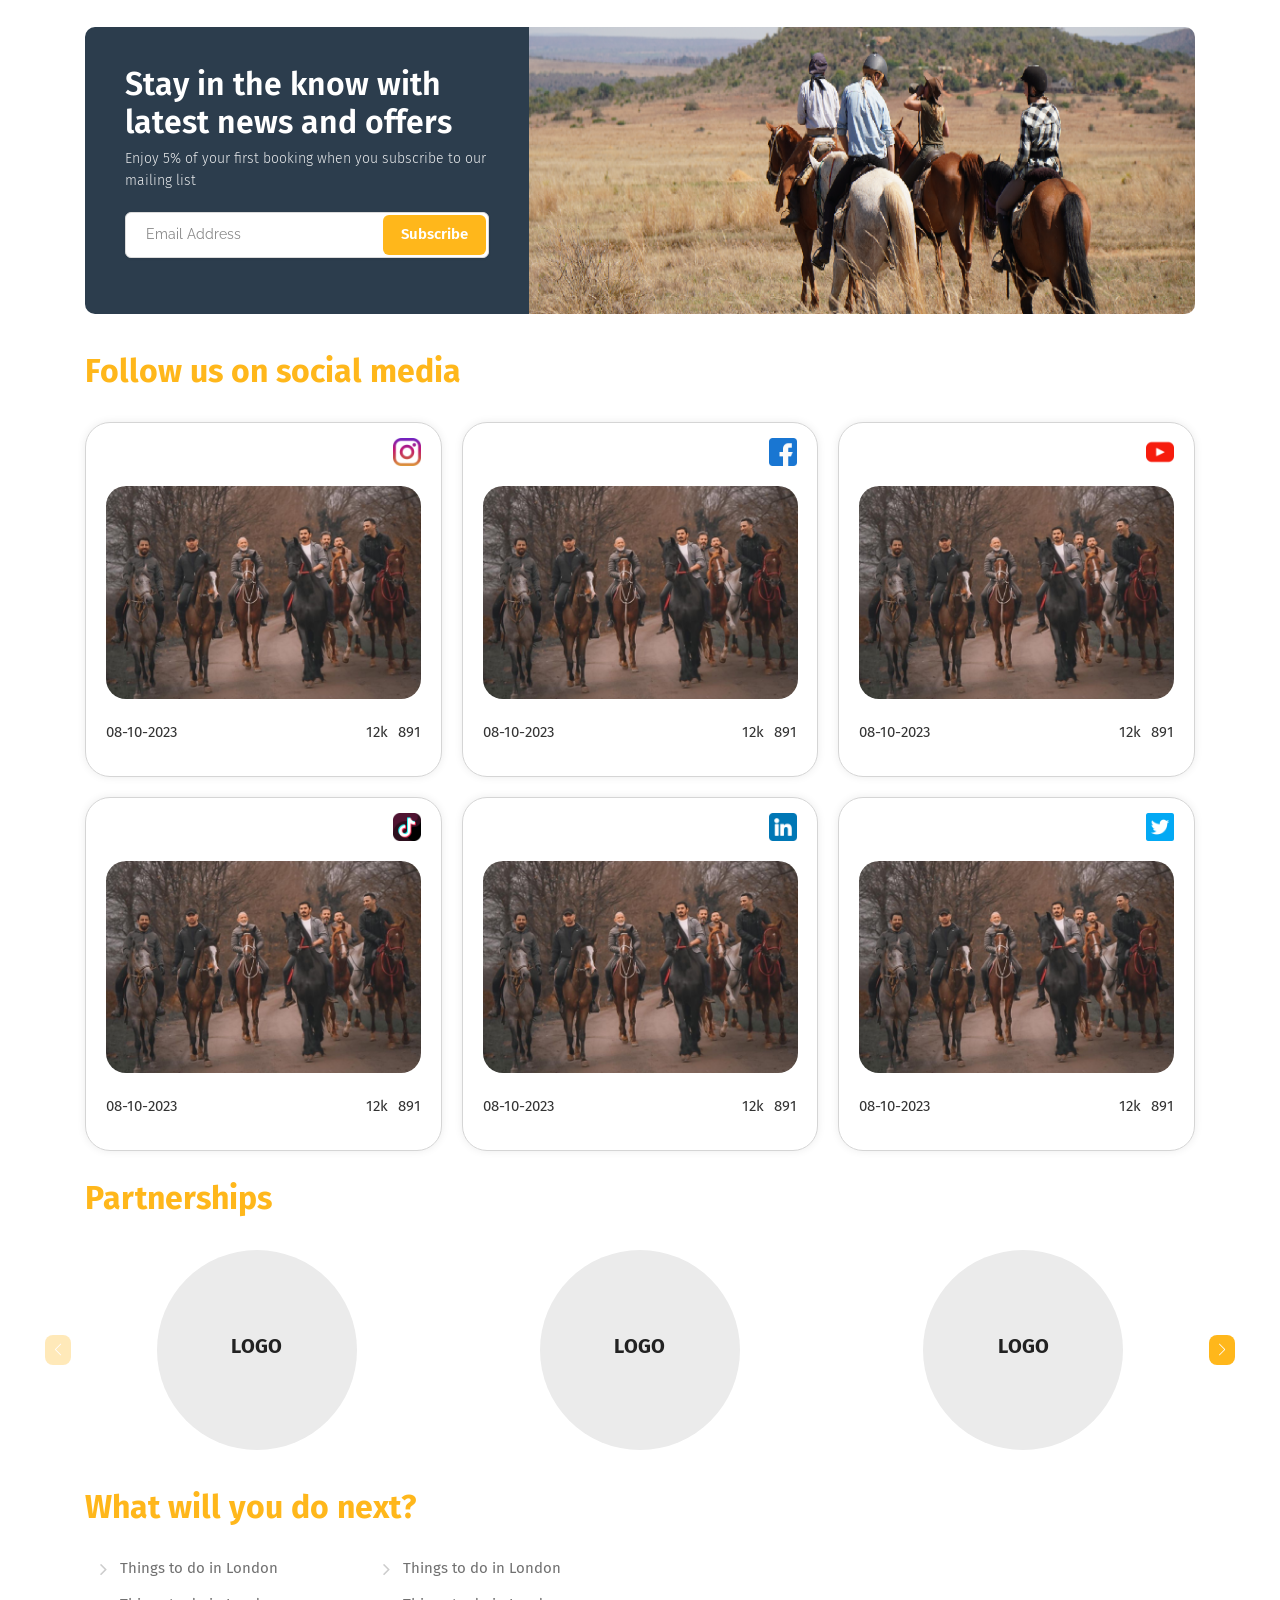
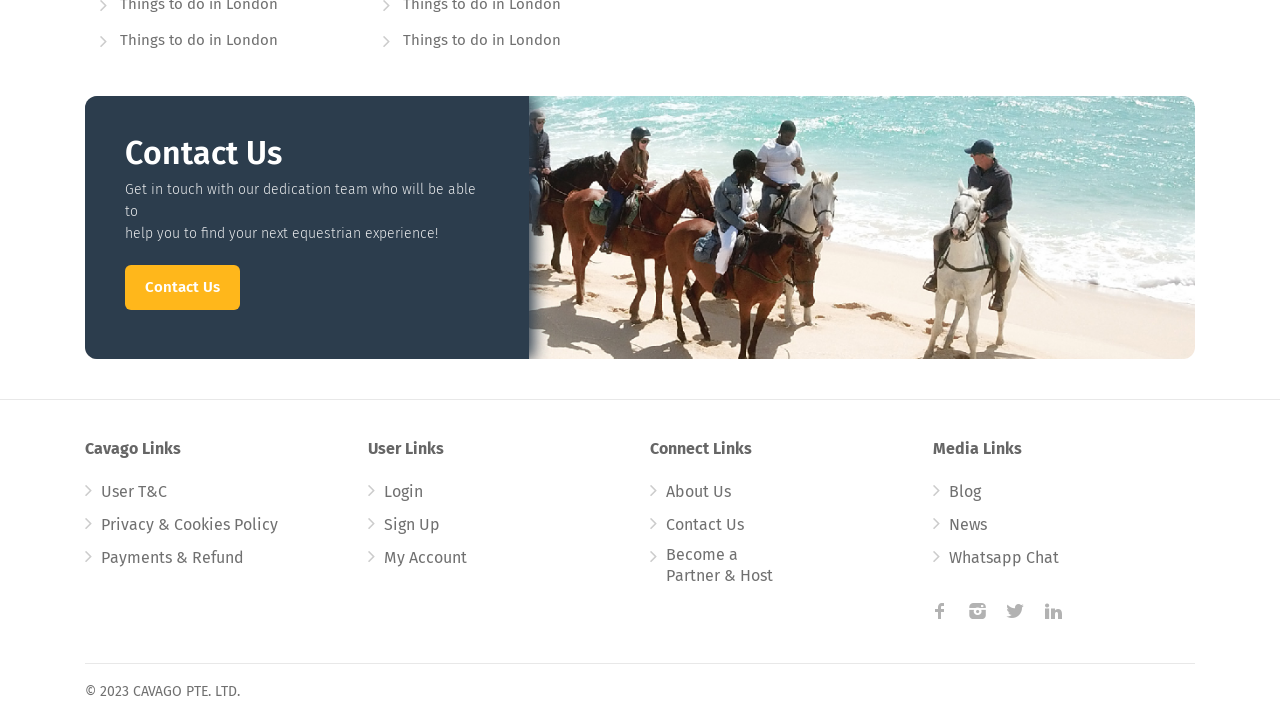
==== commit 27d4ad62: "latest banner updated" ====
--- a/index.html
+++ b/index.html
@@ -604,7 +604,10 @@
 
         <!-- inspritation section -->
 
-        <section class="fullwidth margin-top-60">
+        <!-- Mobile Banner -->
+
+        
+        <section class="fullwidth margin-top-60  mobileBanner">
             <div class="container">
                 <div class="cavago-banners" style="background-image: url('images/activities/inspire2.png'); background-size: 100% 100%;">
                     <div class="boxed-photo-banner">
@@ -622,6 +625,36 @@
             </div>
         </section>
 
+        <!-- Mobile Banner End -->
+
+
+        <!-- Desktop  Banner  -->
+
+        <section class="fullwidth margin-top-60 fullSizeBanner">
+            <div class="container" style="display: flex;">
+                <div class="banner-left" style=" width: 40%; background-color: rgb(44, 61, 77); padding: 40px;  border-top-left-radius: 10px; border-bottom-left-radius: 10px; display: flex; justify-content:  center; align-items: center;">
+                    <div class="boxed-photo-banner-text"
+                    >
+                        <div class="boxed-photo-banner-inner-text">
+                            <h2>Find Your Inspiration</h2>
+                            <p style="font-size: 14px;display: block;font-weight: 300;line-height:22px;max-width: 100%;margin: 0px 0px 20px;color: rgb(255, 255, 255);
+                            opacity: 0.9;">
+                                Discover our most popular experiance from around the
+                                world! jump on the trends and create memories of a lifetime!
+                            </p>
+                            <a href="#" class="button">Trending Activities</a>
+                        </div>
+                    </div>
+                </div>
+                <div class="banner-right" style="width: 60%; overflow: hidden; border-top-right-radius: 10px; border-bottom-right-radius: 10px">
+                    <img src="./images/activities/insp.png" alt="" style="width: 100%; height: 100%; object-fit: fill !important;">
+                </div>
+            </div>
+        </section>
+
+        <!-- Desktop  Banner End -->
+
+
         <!-- Book with Cavago section-->
 
         <section class="fullwidth  margin-top-60">
@@ -743,9 +776,11 @@
 
         <!-- Covago Tours section -->
 
-        <section class="fullwidth padding-top-80">
+        <!-- Mobile Banner-->
+
+        <section class="fullwidth padding-top-80 mobileBanner">
             <div class="container">
-                <div class="cavago-banners" style="background-image: url('images/activities/tour.png'); background-size: 100% 100%;">
+                <div class="cavago-banners" style="background-image: url('images/activities/tour.png'); ">
                     <div class="boxed-photo-banner">
                         <div class="boxed-photo-banner-text">
                             <h2><span style="font-size: medium;">The best of</span><br>CAVAGO TOURES</h2>
@@ -758,6 +793,32 @@
                 </div>
             </div>
         </section>
+        <!-- Mobile Banner End -->
+
+        <!-- Desktop  Banner  -->
+
+        <section class="fullwidth margin-top-60 fullSizeBanner">
+            <div class="container" style="display: flex;">
+                <div class="banner-left" style=" width: 40%; background-color: rgb(44, 61, 77); padding: 40px;  border-top-left-radius: 10px; border-bottom-left-radius: 10px; display: flex; justify-content:  center; align-items: center;">
+                    <div class="boxed-photo-banner-text"
+                    >
+                        <div class="boxed-photo-banner-inner-text">
+                            <h2><span style="font-size: medium;">The best of</span><br>CAVAGO TOURES</h2>
+                            <p style="font-size: 14px;display: block;font-weight: 300;line-height:22px;max-width: 100%;margin: 0px 0px 20px;color: rgb(255, 255, 255);
+                            opacity: 0.9;">
+                                Let our specialist team design your next amazing
+                                equestrian experience!
+                            </p>
+                            <a href="#" class="button">Cavago Toures</a>
+                        </div>
+                    </div>
+                </div>
+                <div class="banner-right" style=" width: 60%; overflow: hidden; border-top-right-radius: 10px; border-bottom-right-radius: 10px">
+                    <img src="./images/activities/tour-latest.png" alt="" style="width: 100%; height: 100%; object-fit: fill !important;">
+                </div>
+            </div>
+        </section>
+        <!-- Desktop  Banner  End-->
 
 
         <!-- clicks -->
@@ -980,9 +1041,11 @@
 
         <!-- News letter section -->
 
-        <section class="fullwidth padding-top-40">
+        <!-- Mobile Banner  -->
+
+        <section class="fullwidth padding-top-40 mobileBanner">
             <div class="container">
-                <div class="cavago-banners" style="background-image: url('images/activities/latest-news.png');background-size: 100% 100%;">
+                <div class="cavago-banners" style="background-image: url('images/activities/latest-news.png');">
                     <div class="boxed-photo-banner">
                         <!-- Infobox -->
                         <div class="boxed-photo-banner-text">
@@ -1005,6 +1068,40 @@
                 </div>
             </div>
         </section>
+
+        <!-- Mobile Banner End -->
+
+        <!-- Desktop  Banner  -->
+
+        <section class="fullwidth margin-top-60 fullSizeBanner">
+            <div class="container" style="display: flex;">
+                <div class="banner-left" style=" width: 40%; background-color: rgb(44, 61, 77); padding: 40px;  border-top-left-radius: 10px; border-bottom-left-radius: 10px; display: flex; justify-content:  center; align-items: center;">
+                    <div class="boxed-photo-banner-text"
+                    >
+                        <div class="boxed-photo-banner-inner-text">
+                            <h2>Stay in the know with latest news and offers</h2>
+                            <p style="font-size: 14px;display: block;font-weight: 300;line-height:22px;max-width: 100%;margin: 0px 0px 20px;color: rgb(255, 255, 255);
+                            opacity: 0.9;">
+                                Enjoy 5% of your first booking when you subscribe to
+                                our mailing list
+                            </p>
+                            <div class="subscribe-widget">
+                                <div class="search-widget-wrapper">
+                                    <input type="text" id="hero-input" name="hero-input"
+                                        placeholder="Email Address">
+
+                                </div>
+                                <button class="button" href="#"> Subscribe </button>
+                            </div>
+                        </div>
+                    </div>
+                </div>
+                <div class="banner-right" style=" width: 60%; overflow: hidden; border-top-right-radius: 10px; border-bottom-right-radius: 10px">
+                    <img src="./images/activities/latest-news.png" alt="" style="width: 100%; height: 100%; object-fit: fill !important;">
+                </div>
+            </div>
+        </section>
+        <!-- Desktop  Banner  End-->
 
         <!-- Social Media section -->
 
--- a/css/home-page.css
+++ b/css/home-page.css
@@ -2848,4 +2848,18 @@
 
 a:hover {
   text-decoration: none;
+}
+
+/* ///Banner responsive */
+
+@media (max-width: 767px) {
+  .fullSizeBanner {
+    display: none !important;
+  }
+}
+
+@media (min-width: 767px) {
+  .mobileBanner {
+    display: none !important;
+  }
 }
